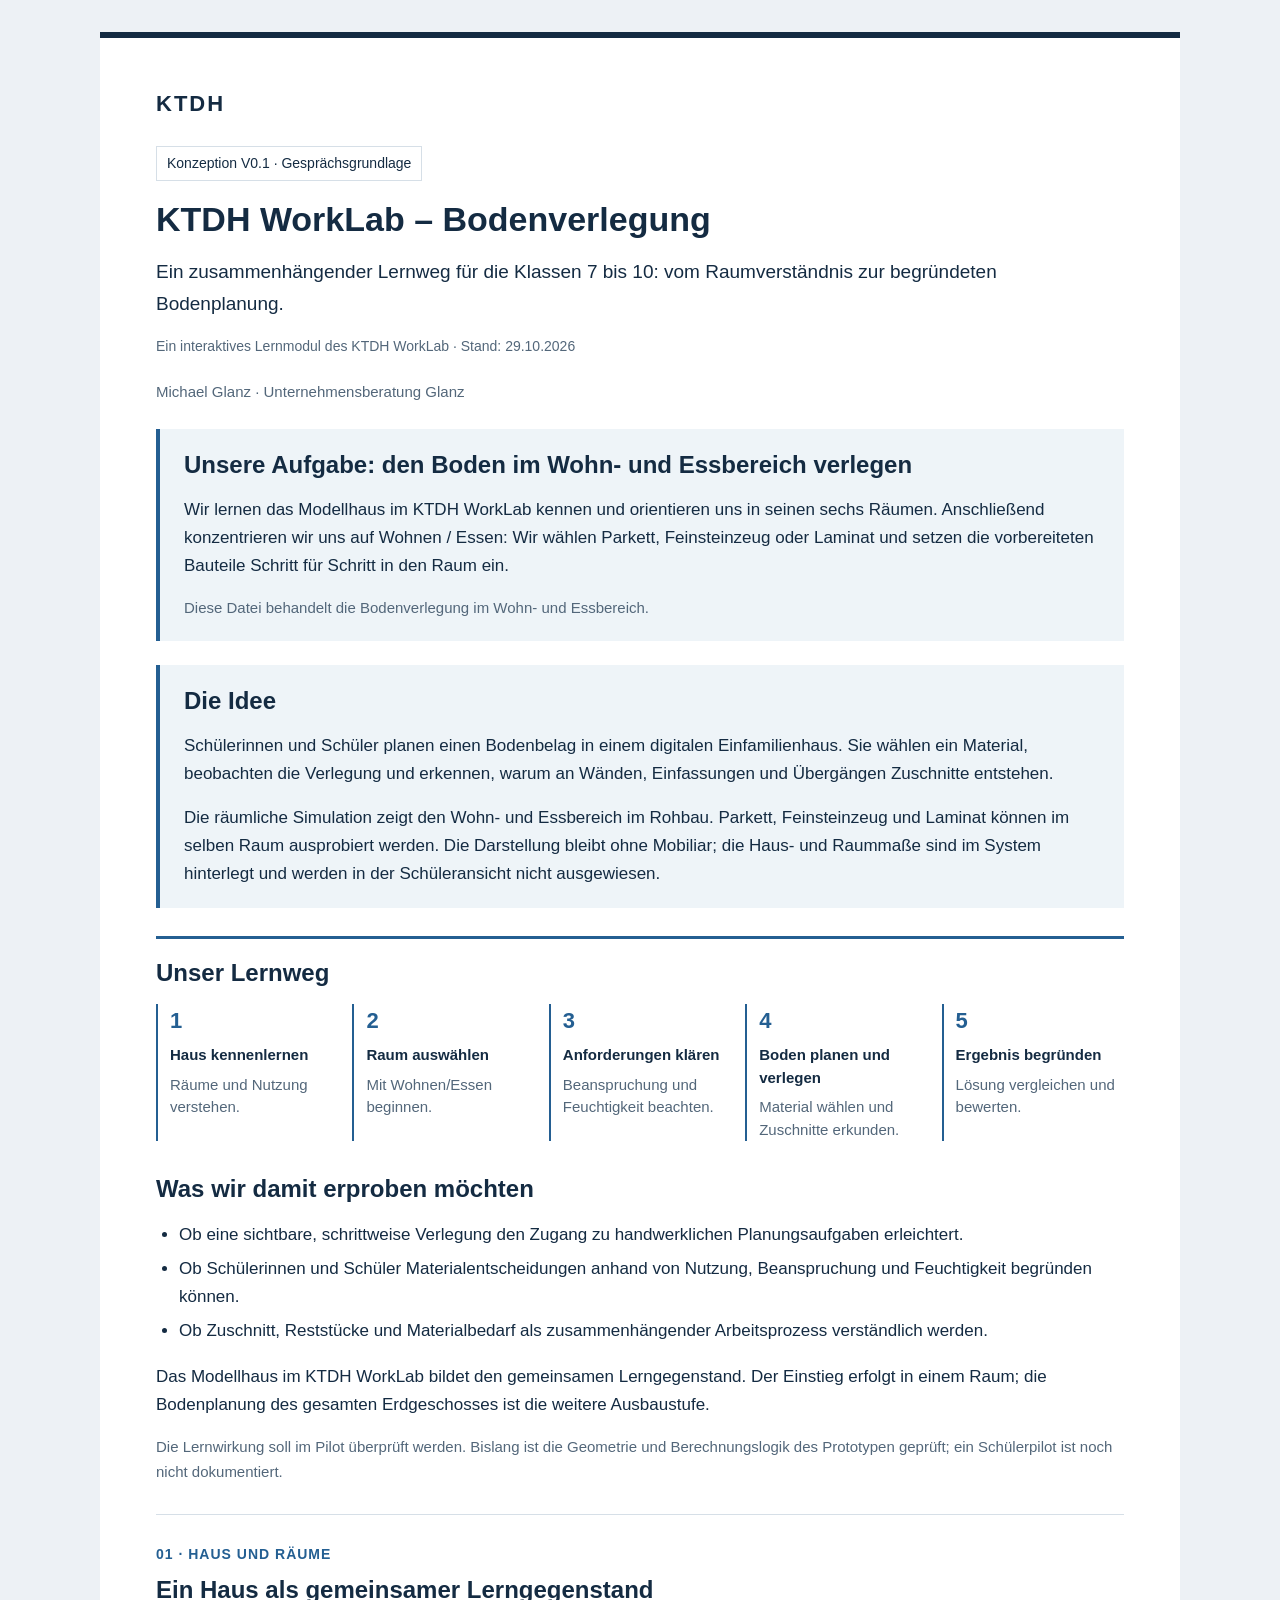
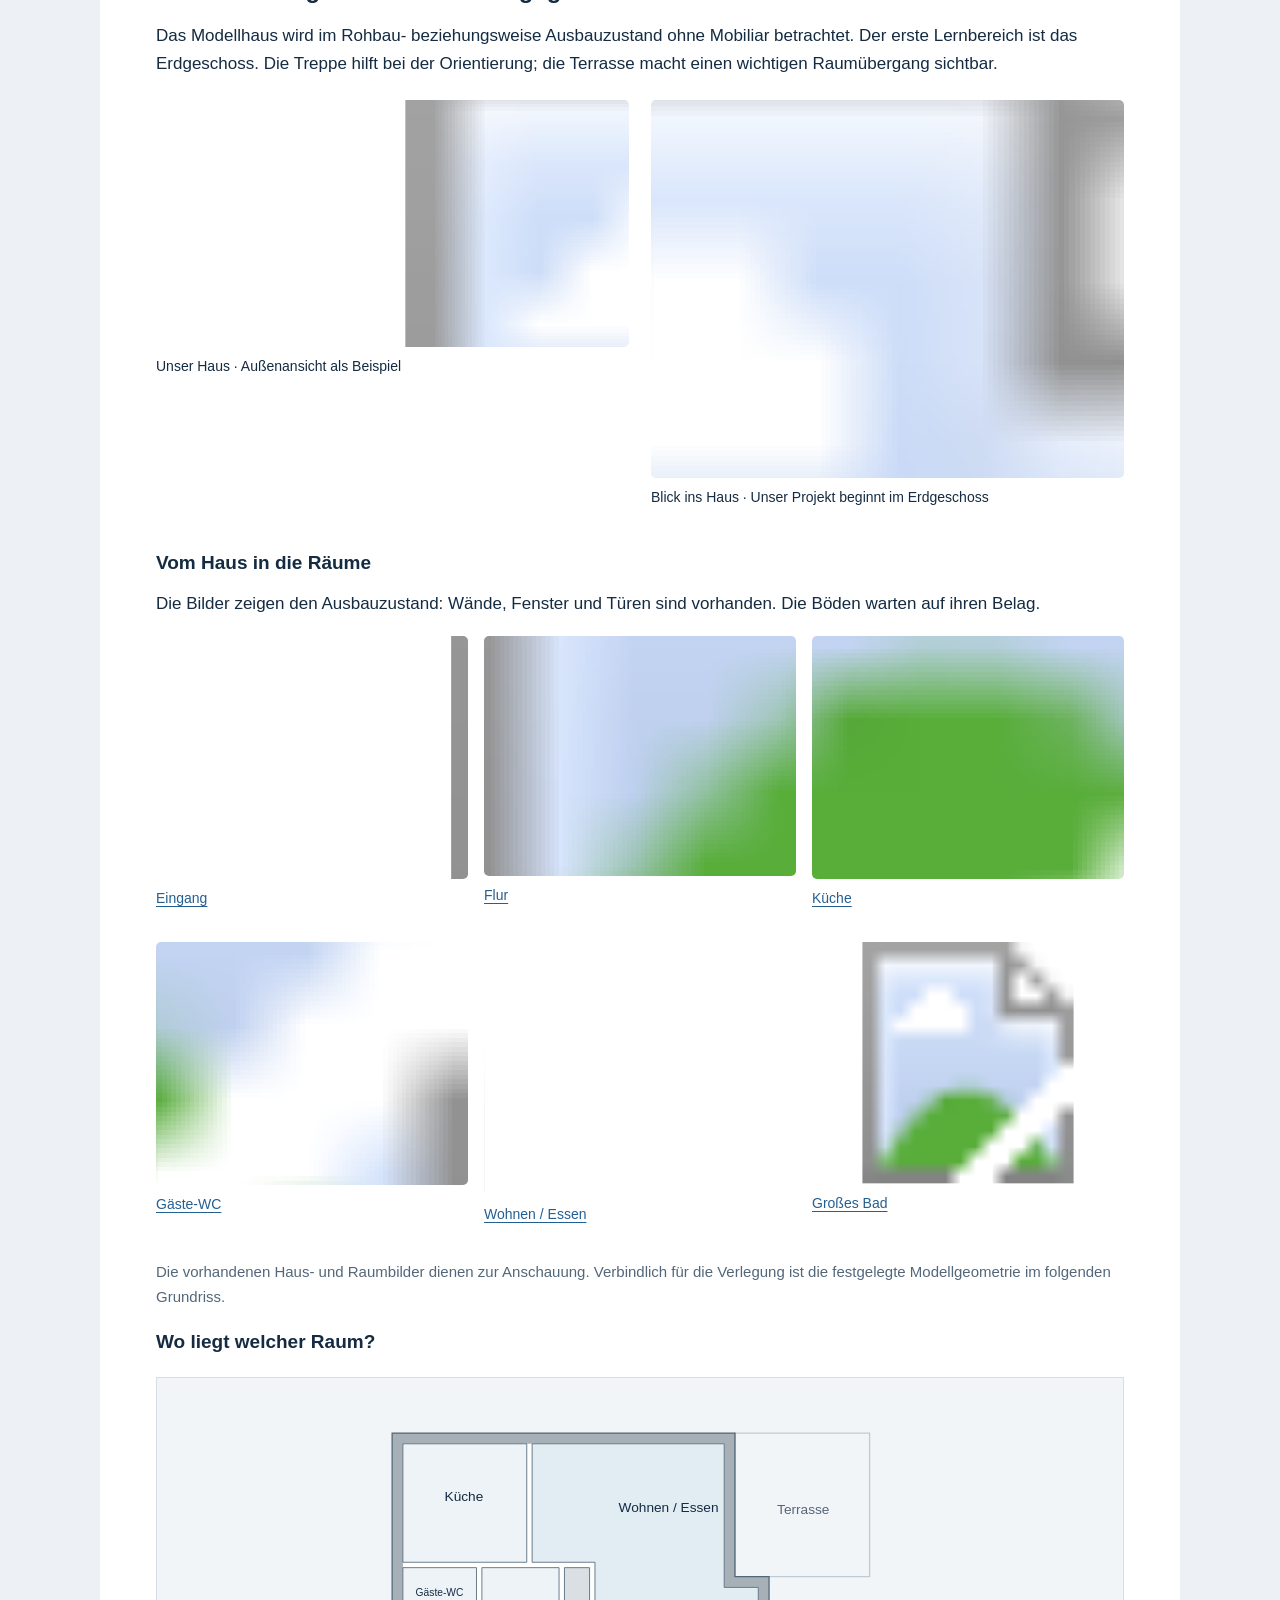
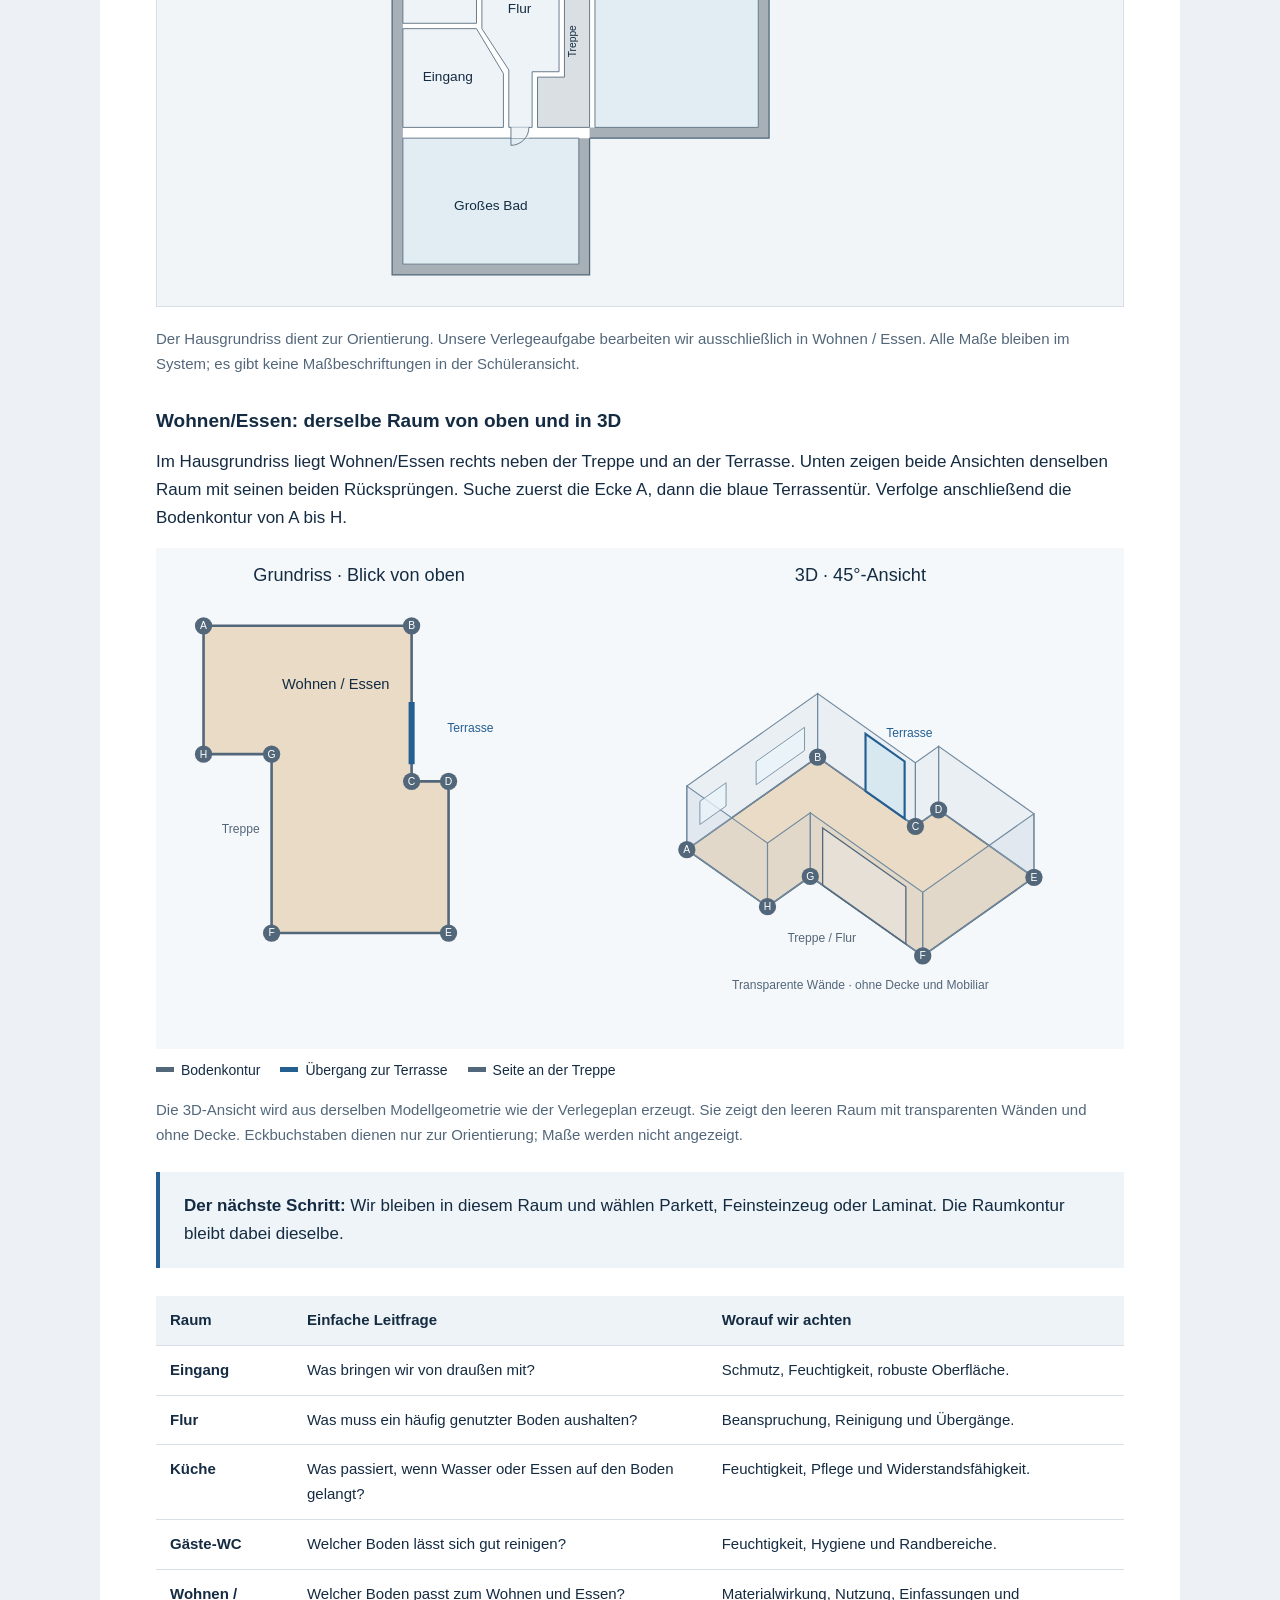
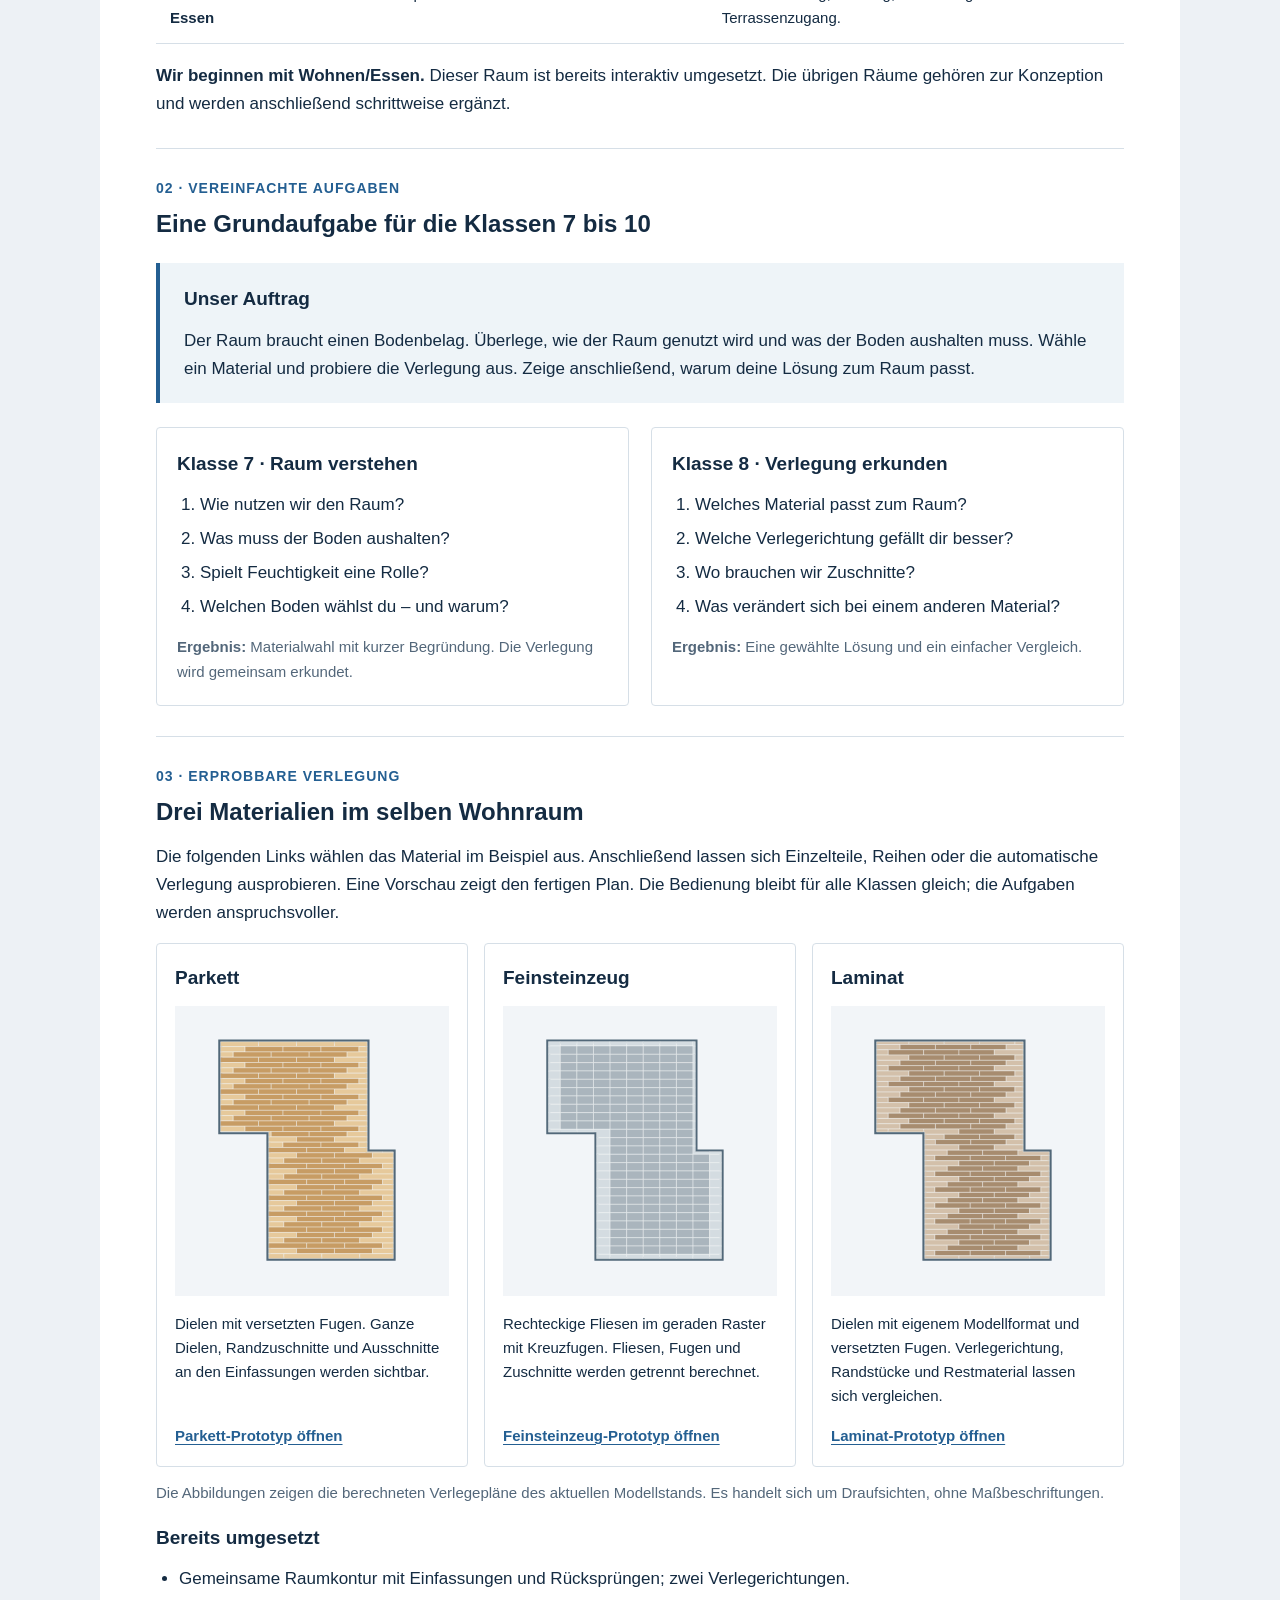
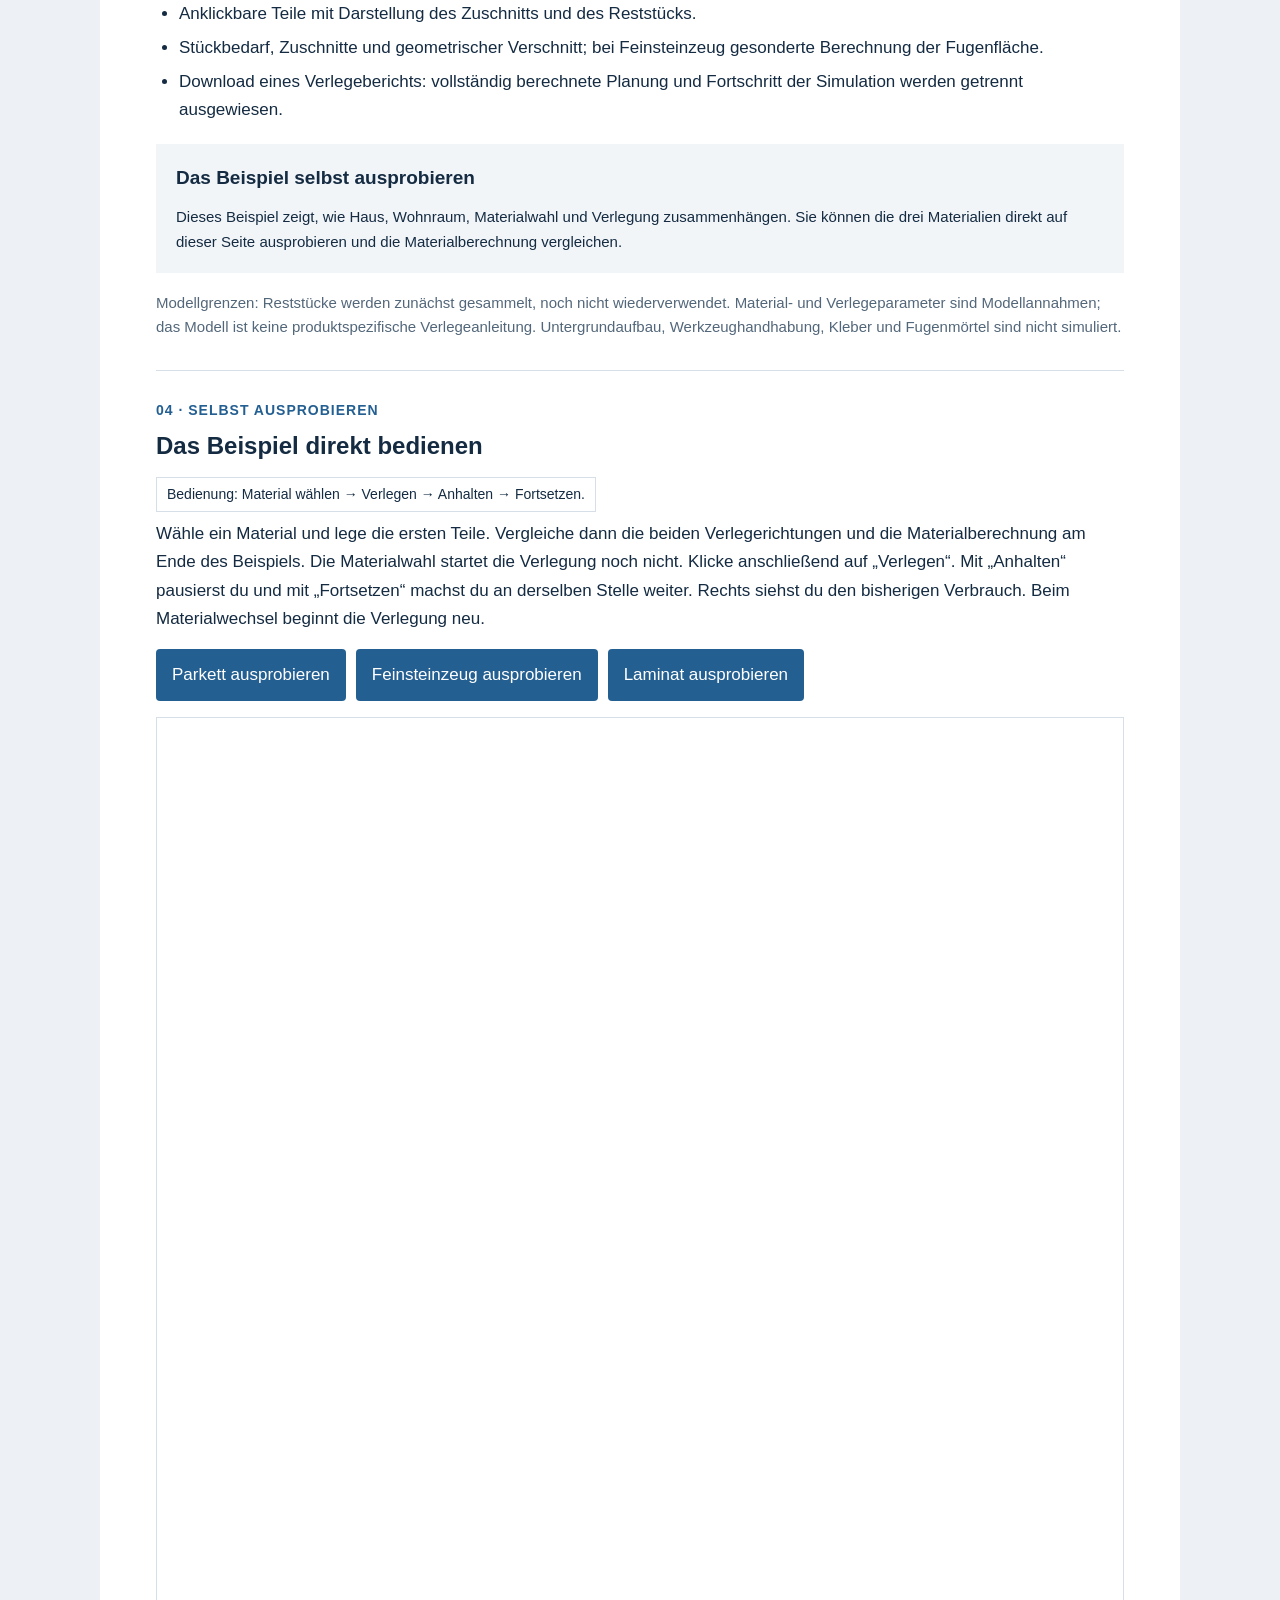
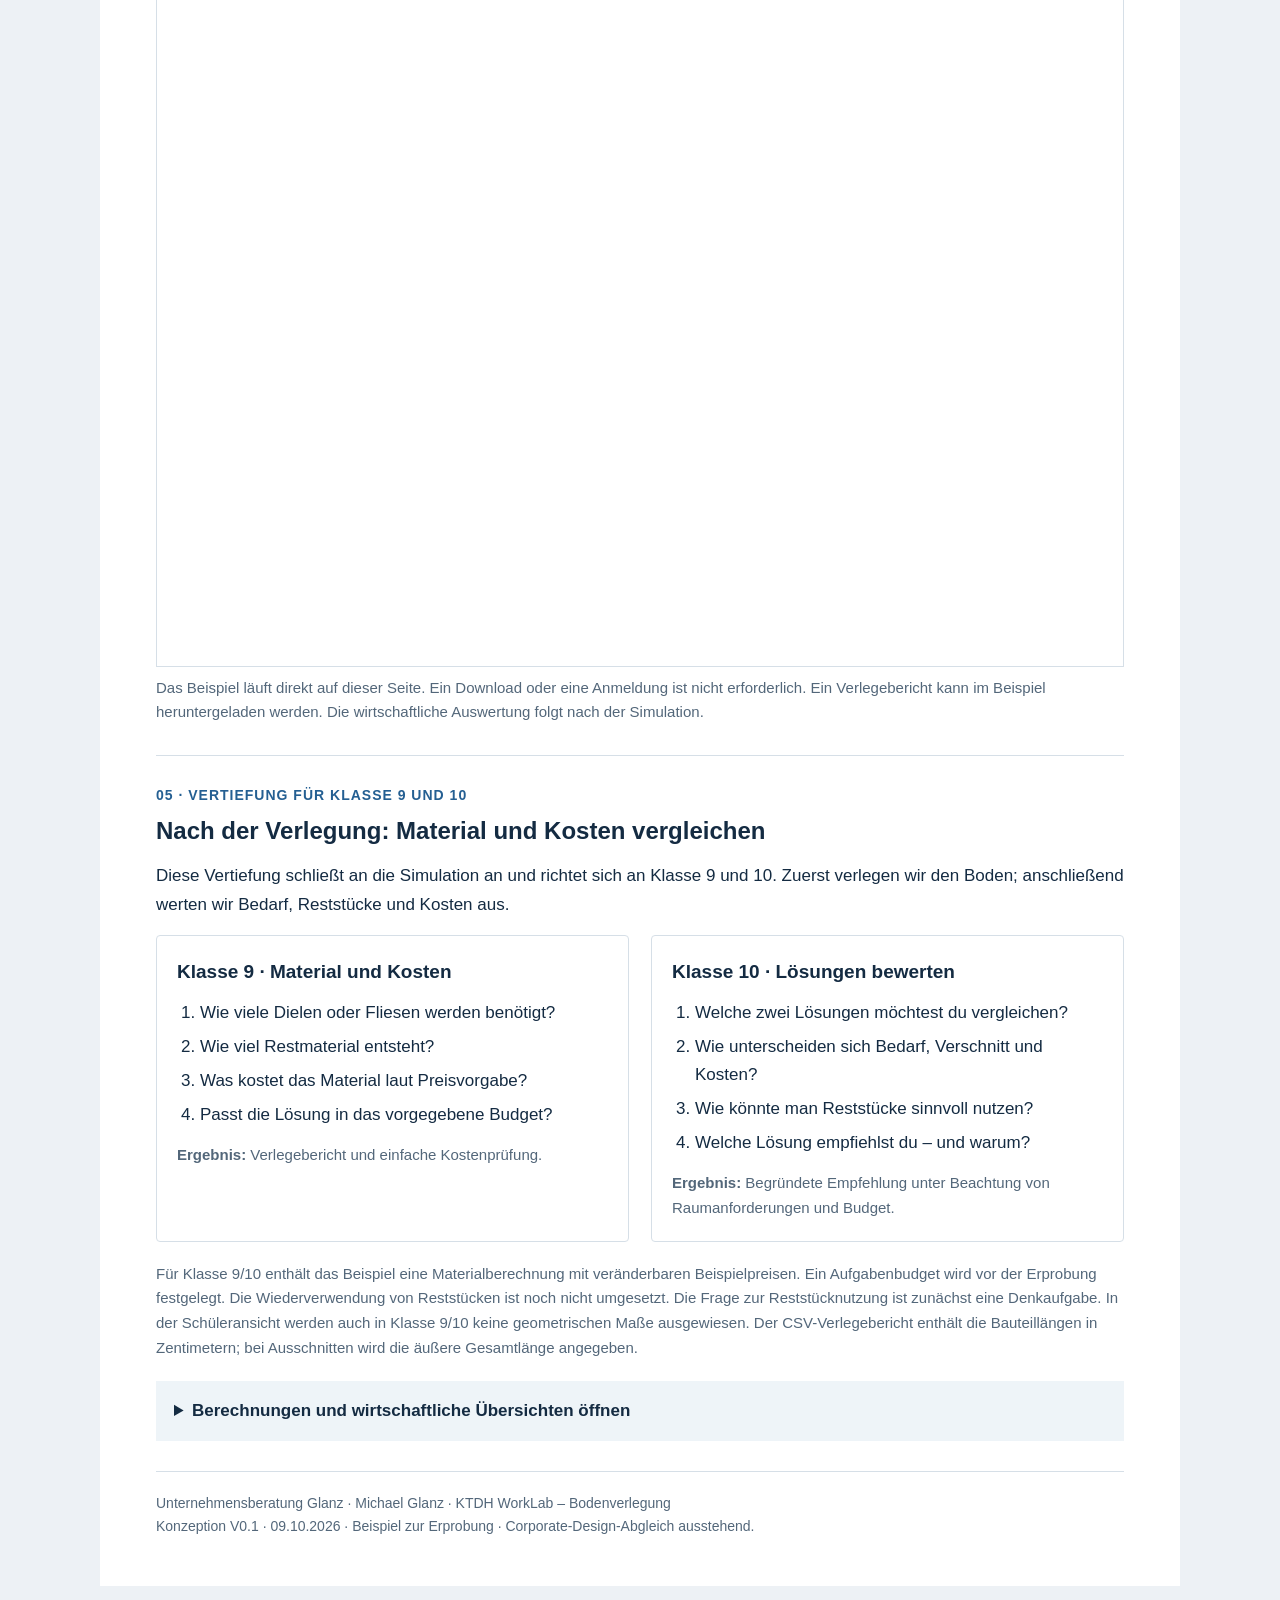
==== bodenverlegung/index.html @ 899580fa "Add files via upload" ====
<!DOCTYPE html>
<!-- saved from url=(0106)https://ktdh-parkett-wohnzimmer.unternehmens-3392.chatgpt.site/?utm_source=chatgpt.com#selbst-ausprobieren -->
<html lang="de"><head><meta http-equiv="Content-Type" content="text/html; charset=UTF-8"><meta name="viewport" content="width=device-width,initial-scale=1"><title>KTDH WorkLab | Bodenverlegung – Wohnen / Essen</title>
<style>
:root{color-scheme:light;--navy:#142b42;--blue:#245f92;--line:#d6dfe7;--muted:#53677a}*{box-sizing:border-box}body{margin:0;background:#edf1f5;color:var(--navy);font-family:Arial,Helvetica,sans-serif;font-size:17px;line-height:1.65}.document{max-width:1080px;margin:32px auto;background:white;padding:48px 56px;border-top:6px solid var(--navy)}.meta{font-size:14px;color:var(--muted)}.brand{font-weight:700;letter-spacing:2px;font-size:22px;margin-bottom:24px}h1{font-size:34px;line-height:1.2;margin:10px 0 16px}h2{font-size:24px;line-height:1.3;margin:0 0 16px}h3{font-size:19px;margin:0 0 12px}p{margin:0 0 16px}.lead{font-size:19px}.author{font-size:15px;color:var(--muted);margin-top:22px}.chapter{border-top:1px solid var(--line);margin-top:30px;padding-top:28px}.number{color:var(--blue);font-size:14px;font-weight:700;letter-spacing:1px;margin-bottom:8px}.purpose{padding:20px 24px;background:#eef4f8;border-left:4px solid var(--blue);margin:24px 0}.purpose p:last-child{margin:0}.two{display:grid;grid-template-columns:1fr 1fr;gap:22px}.box{padding:20px;border:1px solid var(--line);border-radius:4px}.box p:last-child{margin:0}ul,ol{padding-left:23px;margin:10px 0 18px}li{margin:6px 0}.materials{display:grid;grid-template-columns:repeat(3,1fr);gap:16px}.material-card{border:1px solid var(--line);border-radius:4px;padding:18px;display:flex;flex-direction:column}.material-card p{font-size:15px;line-height:1.6}.diagram{background:#f2f5f8;margin:0 0 16px;padding:10px}.diagram svg{display:block;width:100%;height:auto;max-height:270px}.demo-link{margin-top:auto;font-weight:700;font-size:15px}.link{color:var(--blue)}a{color:var(--blue);text-underline-offset:3px;overflow-wrap:anywhere}a:focus-visible{outline:3px solid var(--blue);outline-offset:4px}.access{padding:18px 20px;background:#f2f5f8;margin-top:20px;font-size:15px}.access p:last-child{margin:0}.table-wrap{overflow-x:auto}table{width:100%;border-collapse:collapse;font-size:15px}th,td{padding:12px 14px;border-bottom:1px solid var(--line);text-align:left;vertical-align:top}th{background:#eef3f7;font-weight:700}td:first-child{font-weight:700}.small{font-size:15px;color:var(--muted)}footer{border-top:1px solid var(--line);padding-top:20px;margin-top:30px;font-size:14px;color:var(--muted)}.status{font-size:14px;display:inline-block;border:1px solid var(--line);padding:5px 10px;margin-bottom:8px}@media(max-width:760px){.document{margin:0;padding:28px 22px}.two,.materials{grid-template-columns:1fr}h1{font-size:28px}.diagram svg{max-height:330px}}@media print{@page{size:A4;margin:17mm}body{background:white;font-size:11pt}.document{margin:0;padding:0;max-width:none;border-top:0}.chapter{break-before:page;margin-top:0;padding-top:10px}h1{font-size:26pt}h2{font-size:19pt}.materials{gap:10px}.material-card{padding:12px}.material-card p,.demo-link,.access,.small{font-size:10pt}.material-card,.box,tr{break-inside:avoid}a{color:#245f92}.diagram svg{max-height:230px}footer{font-size:9pt}}
.house-diagram{background:#f2f5f8;border:1px solid var(--line);padding:14px;margin:20px 0}.house-diagram svg{display:block;width:100%;max-height:500px}.learning-path{margin:28px 0 32px;border-top:3px solid var(--blue);padding-top:18px}.learning-path ol{list-style:none;display:grid;grid-template-columns:repeat(5,1fr);gap:14px;padding:0;counter-reset:steps}.learning-path li{margin:0;counter-increment:steps;border-left:2px solid var(--blue);padding:0 0 0 12px;font-size:15px;line-height:1.5}.learning-path li:before{content:counter(steps);display:block;color:var(--blue);font-weight:700;font-size:22px;margin-bottom:7px}.learning-path strong,.learning-path span{display:block}.learning-path span{color:var(--muted);margin-top:7px}.grades ol{margin-bottom:14px}.grades .box p{font-size:15px}@media(max-width:760px){.learning-path ol{grid-template-columns:1fr}.learning-path li{padding-bottom:12px}}@media print{.learning-path ol{gap:8px}.learning-path li{font-size:9pt;padding-left:8px}.house-diagram svg{max-height:330px}.grades .box p{font-size:10pt}.grades ol{font-size:10pt}.grades{gap:12px}.grades .box{padding:14px}}figure{margin:0}figure svg{display:block;width:100%;height:auto;border-radius:5px}figcaption{font-size:14px;line-height:1.45;margin:9px 0 18px}.house-photos{margin:22px 0}.room-photos{display:grid;grid-template-columns:repeat(3,1fr);gap:16px;margin:18px 0}.room-connection{margin:28px 0}.room-connection>svg{display:block;width:100%;height:auto}.legend{display:flex;flex-wrap:wrap;gap:20px;font-size:14px;margin:10px 0 16px}.legend i{display:inline-block;width:18px;height:5px;margin:0 7px 3px 0}@media(max-width:760px){.room-photos{grid-template-columns:1fr 1fr}.room-connection>svg{min-width:680px}.room-connection{overflow-x:auto}}@media print{.room-connection{break-inside:avoid}.room-photos{grid-template-columns:repeat(3,1fr)}.house-photos{gap:14px}figure{break-inside:avoid}}.demo-controls{display:flex;flex-wrap:wrap;gap:10px;margin:16px 0}.demo-controls button{background:#245f92;color:white;border:0;border-radius:4px;padding:12px 16px;font:inherit;cursor:pointer}@media print{#selbst-ausprobieren{display:none}}.economic-overview{margin-top:20px}.economic-overview summary{cursor:pointer;padding:16px 18px;background:#eef4f8;color:#142b42;font-weight:bold}.economic-overview[open] summary{margin-bottom:22px}</style></head><body><svg xmlns="http://www.w3.org/2000/svg" width="0" height="0" aria-hidden="true" style="position:absolute"><defs><image id="house-reference" width="1536" height="1024" href="/assets/3a232c8e631c4aa0c0a1.png"></image><image id="room-reference" width="1491" height="1055" href="/assets/63f7323d811d4fcdd198.png"></image><image id="bath-installed-reference" width="1426" height="1103" href="/assets/8eb0fbd5292f6a2f1b3c.png"></image></defs></svg><main class="document">
<header><div class="brand">KTDH</div><span class="status">Konzeption V0.1 · Gesprächsgrundlage</span><h1>KTDH WorkLab – Bodenverlegung</h1><p class="lead">Ein zusammenhängender Lernweg für die Klassen 7 bis 10: vom Raumverständnis zur begründeten Bodenplanung.</p><p class="meta">Ein interaktives Lernmodul des KTDH WorkLab · Stand: 29.10.2026</p><p class="author">Michael Glanz · Unternehmensberatung Glanz</p></header>
<section class="purpose" id="gewerke"><h2>Unsere Aufgabe: den Boden im Wohn- und Essbereich verlegen</h2><p>Wir lernen das Modellhaus im KTDH WorkLab kennen und orientieren uns in seinen sechs Räumen. Anschließend konzentrieren wir uns auf Wohnen / Essen: Wir wählen Parkett, Feinsteinzeug oder Laminat und setzen die vorbereiteten Bauteile Schritt für Schritt in den Raum ein.</p><p class="small">Diese Datei behandelt die Bodenverlegung im Wohn- und Essbereich.</p></section><div class="purpose"><h2>Die Idee</h2><p>Schülerinnen und Schüler planen einen Bodenbelag in einem digitalen Einfamilienhaus. Sie wählen ein Material, beobachten die Verlegung und erkennen, warum an Wänden, Einfassungen und Übergängen Zuschnitte entstehen.</p><p>Die räumliche Simulation zeigt den Wohn- und Essbereich im Rohbau. Parkett, Feinsteinzeug und Laminat können im selben Raum ausprobiert werden. Die Darstellung bleibt ohne Mobiliar; die Haus- und Raummaße sind im System hinterlegt und werden in der Schüleransicht nicht ausgewiesen.</p></div>
<section class="learning-path" aria-label="Lernweg im Wohn- und Essbereich"><h2>Unser Lernweg</h2><ol><li><strong>Haus kennenlernen</strong><span>Räume und Nutzung verstehen.</span></li><li><strong>Raum auswählen</strong><span>Mit Wohnen/Essen beginnen.</span></li><li><strong>Anforderungen klären</strong><span>Beanspruchung und Feuchtigkeit beachten.</span></li><li><strong>Boden planen und verlegen</strong><span>Material wählen und Zuschnitte erkunden.</span></li><li><strong>Ergebnis begründen</strong><span>Lösung vergleichen und bewerten.</span></li></ol></section><h2>Was wir damit erproben möchten</h2><ul><li>Ob eine sichtbare, schrittweise Verlegung den Zugang zu handwerklichen Planungsaufgaben erleichtert.</li><li>Ob Schülerinnen und Schüler Materialentscheidungen anhand von Nutzung, Beanspruchung und Feuchtigkeit begründen können.</li><li>Ob Zuschnitt, Reststücke und Materialbedarf als zusammenhängender Arbeitsprozess verständlich werden.</li></ul>
<p>Das Modellhaus im KTDH WorkLab bildet den gemeinsamen Lerngegenstand. Der Einstieg erfolgt in einem Raum; die Bodenplanung des gesamten Erdgeschosses ist die weitere Ausbaustufe.</p>
<p class="small">Die Lernwirkung soll im Pilot überprüft werden. Bislang ist die Geometrie und Berechnungslogik des Prototypen geprüft; ein Schülerpilot ist noch nicht dokumentiert.</p>

<section class="chapter"><p class="number">01 · HAUS UND RÄUME</p><h2>Ein Haus als gemeinsamer Lerngegenstand</h2><p>Das Modellhaus wird im Rohbau- beziehungsweise Ausbauzustand ohne Mobiliar betrachtet. Der erste Lernbereich ist das Erdgeschoss. Die Treppe hilft bei der Orientierung; die Terrasse macht einen wichtigen Raumübergang sichtbar.</p><div class="house-photos two"><figure><svg xmlns="http://www.w3.org/2000/svg" viewBox="19 83 571 298" role="img" aria-label="Außenansicht des Einfamilienhauses"><use href="#house-reference"></use></svg><figcaption>Unser Haus · Außenansicht als Beispiel</figcaption></figure><figure><svg xmlns="http://www.w3.org/2000/svg" viewBox="606 83 373 298" role="img" aria-label="Schnitt durch Keller, Erdgeschoss und Obergeschoss"><use href="#house-reference"></use></svg><figcaption>Blick ins Haus · Unser Projekt beginnt im Erdgeschoss</figcaption></figure></div><h3>Vom Haus in die Räume</h3><p>Die Bilder zeigen den Ausbauzustand: Wände, Fenster und Türen sind vorhanden. Die Böden warten auf ihren Belag.</p><div class="room-photos"><figure><a href="https://ktdh-parkett-wohnzimmer.unternehmens-3392.chatgpt.site/?utm_source=chatgpt.com#raum-eingang"><svg xmlns="http://www.w3.org/2000/svg" viewBox="20 619 279 217" role="img" aria-label="Eingang im Ausbauzustand"><use href="#room-reference"></use></svg></a><figcaption><a href="https://ktdh-parkett-wohnzimmer.unternehmens-3392.chatgpt.site/?utm_source=chatgpt.com#raum-eingang">Eingang</a></figcaption></figure><figure><a href="https://ktdh-parkett-wohnzimmer.unternehmens-3392.chatgpt.site/?utm_source=chatgpt.com#raum-flur"><svg xmlns="http://www.w3.org/2000/svg" viewBox="315 619 283 217" role="img" aria-label="Flur im Ausbauzustand"><use href="#room-reference"></use></svg></a><figcaption><a href="https://ktdh-parkett-wohnzimmer.unternehmens-3392.chatgpt.site/?utm_source=chatgpt.com#raum-flur">Flur</a></figcaption></figure><figure><a href="https://ktdh-parkett-wohnzimmer.unternehmens-3392.chatgpt.site/?utm_source=chatgpt.com#raum-kueche"><svg xmlns="http://www.w3.org/2000/svg" viewBox="615 619 279 217" role="img" aria-label="Küche im Ausbauzustand"><use href="#room-reference"></use></svg></a><figcaption><a href="https://ktdh-parkett-wohnzimmer.unternehmens-3392.chatgpt.site/?utm_source=chatgpt.com#raum-kueche">Küche</a></figcaption></figure><figure><a href="https://ktdh-parkett-wohnzimmer.unternehmens-3392.chatgpt.site/?utm_source=chatgpt.com#raum-wc"><svg xmlns="http://www.w3.org/2000/svg" viewBox="909 619 279 217" role="img" aria-label="Gäste-WC im Ausbauzustand"><use href="#room-reference"></use></svg></a><figcaption><a href="https://ktdh-parkett-wohnzimmer.unternehmens-3392.chatgpt.site/?utm_source=chatgpt.com#raum-wc">Gäste-WC</a></figcaption></figure><figure><a href="https://ktdh-parkett-wohnzimmer.unternehmens-3392.chatgpt.site/?utm_source=chatgpt.com#wohnzimmer-bezug"><svg xmlns="http://www.w3.org/2000/svg" viewBox="1207 619 268 217" role="img" aria-label="Wohnen / Essen im Ausbauzustand"><use href="#room-reference"></use></svg></a><figcaption><a href="https://ktdh-parkett-wohnzimmer.unternehmens-3392.chatgpt.site/?utm_source=chatgpt.com#wohnzimmer-bezug">Wohnen / Essen</a></figcaption></figure><figure id="raum-bad"><a href="https://ktdh-parkett-wohnzimmer.unternehmens-3392.chatgpt.site/?utm_source=chatgpt.com#raum-bad"><svg xmlns="http://www.w3.org/2000/svg" viewBox="0 0 1426 1103" role="img" aria-label="Großes Bad mit zwei Waschbecken, WC, Dusche, Badewanne und sichtbaren Leitungen"><use href="#bath-installed-reference"></use></svg></a><figcaption><a href="https://ktdh-parkett-wohnzimmer.unternehmens-3392.chatgpt.site/?utm_source=chatgpt.com#raum-bad">Großes Bad</a></figcaption></figure></div><p class="small">Die vorhandenen Haus- und Raumbilder dienen zur Anschauung. Verbindlich für die Verlegung ist die festgelegte Modellgeometrie im folgenden Grundriss.</p><h3>Wo liegt welcher Raum?</h3><div class="house-diagram"><svg xmlns="http://www.w3.org/2000/svg" viewBox="0 0 630 585" role="img" aria-label="KTDH WorkLab, Erdgeschoss mit Eingang, Flur, Küche, Gäste-WC, großem Bad mit Zugang vom Flur, Treppe, Wohnen und Essen sowie Terrasse"><path d="M426.10,216.00 L583.60,216.00 L583.60,48.00 L426.10,48.00 Z" fill="#f2f5f8" stroke="#bdcbd6" stroke-width="1.5"></path><text x="506" y="143" text-anchor="middle" fill="#53677a" font-size="16">Terrasse</text><path d="M25.00,565.00 L256.00,565.00 L256.00,405.00 L466.00,405.00 L466.00,216.00 L426.10,216.00 L426.10,48.00 L25.00,48.00 Z" fill="#a7b0b7" stroke="#526879" stroke-width="1.5"></path><path d="M37.60,552.40 L243.40,552.40 L243.40,405.00 L256.00,405.00 L256.00,392.40 L453.40,392.40 L453.40,228.60 L413.50,228.60 L413.50,60.60 L37.60,60.60 Z" fill="white"></path><a href="#raum-kueche" aria-label="Aufgabe zum Raum Küche ansehen"><path d="M37.60,199.20 L182.50,199.20 L182.50,60.60 L37.60,60.60 Z" fill="#eef3f7" stroke="#526879" stroke-width="1"></path><text x="109.00" y="127.80" text-anchor="middle" fill="#142b42" font-family="Arial, sans-serif" font-size="16">Küche</text></a><a href="#raum-wc" aria-label="Aufgabe zum Raum Gäste-WC ansehen"><path d="M37.60,270.60 L123.70,270.60 L123.70,205.50 L37.60,205.50 Z" fill="#eef3f7" stroke="#526879" stroke-width="1"></path><text x="80.44" y="239.10" text-anchor="middle" fill="#142b42" font-family="Arial, sans-serif" font-size="12">Gäste-WC</text></a><a href="#raum-eingang" aria-label="Aufgabe zum Raum Eingang ansehen"><path d="M37.60,392.40 L155.20,392.40 L155.20,329.40 L123.70,276.90 L37.60,276.90 Z" fill="#eef3f7" stroke="#526879" stroke-width="1"></path><text x="90.10" y="337.80" text-anchor="middle" fill="#142b42" font-family="Arial, sans-serif" font-size="16">Eingang</text></a><a href="#raum-flur" aria-label="Aufgabe zum Raum Flur ansehen"><path d="M130.00,205.50 L220.30,205.50 L220.30,327.30 L188.80,327.30 L188.80,392.40 L161.50,392.40 L161.50,325.20 L130.00,276.90 Z" fill="#eef3f7" stroke="#526879" stroke-width="1"></path><text x="174.10" y="258.00" text-anchor="middle" fill="#142b42" font-family="Arial, sans-serif" font-size="16">Flur</text></a><path d="M195.10,392.40 L256.00,392.40 L256.00,205.50 L226.60,205.50 L226.60,333.60 L195.10,333.60 Z" fill="#d9dfe3" stroke="#526879" stroke-width="1"></path><text x="240.46" y="291.60" text-anchor="middle" fill="#142b42" font-family="Arial, sans-serif" font-size="12" transform="rotate(-90 240.46 291.60)">Treppe</text><a href="#raum-wohnen" aria-label="Aufgabe zum Raum Wohnen / Essen ansehen"><path d="M188.80,60.60 L413.50,60.60 L413.50,228.60 L453.40,228.60 L453.40,392.40 L262.30,392.40 L262.30,199.20 L188.80,199.20 Z" fill="#e1edf3" stroke="#526879" stroke-width="1"></path><text x="348.40" y="140.40" text-anchor="middle" fill="#142b42" font-family="Arial, sans-serif" font-size="16">Wohnen / Essen</text></a><a href="#raum-bad" aria-label="Großes Bad im Ausbauzustand ansehen"><path d="M37.60,405.00 L243.40,405.00 L243.40,552.40 L37.60,552.40 Z" fill="#e1edf3" stroke="#526879" stroke-width="1"></path><text x="140.50" y="489.00" text-anchor="middle" fill="#142b42" font-family="Arial, sans-serif" font-size="16">Großes Bad</text></a><path d="M164.00,392.40 L185.00,392.40 L185.00,405.00 L164.00,405.00 Z" fill="#eef3f7"></path><path d="M164.00,392.40 L164.00,413.40 M185.00,392.40 A21,21 0 0 1 164.00,413.40" fill="none" stroke="#526879" stroke-width="1"></path></svg></div><p class="small">Der Hausgrundriss dient zur Orientierung. Unsere Verlegeaufgabe bearbeiten wir ausschließlich in Wohnen / Essen. Alle Maße bleiben im System; es gibt keine Maßbeschriftungen in der Schüleransicht.</p><div class="room-connection" id="wohnzimmer-bezug"><h3>Wohnen/Essen: derselbe Raum von oben und in 3D</h3><p>Im Hausgrundriss liegt Wohnen/Essen rechts neben der Treppe und an der Terrasse. Unten zeigen beide Ansichten denselben Raum mit seinen beiden Rücksprüngen. Suche zuerst die Ecke A, dann die blaue Terrassentür. Verfolge anschließend die Bodenkontur von A bis H.</p><svg xmlns="http://www.w3.org/2000/svg" viewBox="0 0 1120 580" role="img" aria-label="Wohnen und Essen: Grundriss links, reguläre 45-Grad-3D-Ansicht rechts, identische Eckpunkte A bis H"><rect width="1120" height="580" fill="#f5f8fa"></rect><text x="235" y="38" text-anchor="middle" font-size="21" fill="#142b42">Grundriss · Blick von oben</text><text x="815" y="38" text-anchor="middle" font-size="21" fill="#142b42">3D · 45°-Ansicht</text><polygon points="55.00,90.00 295.75,90.00 295.75,270.00 338.50,270.00 338.50,445.50 133.75,445.50 133.75,238.50 55.00,238.50" fill="#eadbc6" fill-opacity="1" stroke="#53677a" stroke-width="3"></polygon><polygon points="614.18,349.00 765.50,242.00 878.64,322.00 905.51,303.00 1015.82,381.00 887.12,472.00 757.02,380.00 707.52,415.00" fill="#eadbc6" fill-opacity="1" stroke="#53677a" stroke-width="2"></polygon><polygon points="614.18,349.00 765.50,242.00 765.50,168.46 614.18,275.46" fill="#b6c9d8" fill-opacity="0.18" stroke="#70899e" stroke-width="1.3"></polygon><polygon points="765.50,242.00 878.64,322.00 878.64,248.46 765.50,168.46" fill="#b6c9d8" fill-opacity="0.18" stroke="#70899e" stroke-width="1.3"></polygon><polygon points="878.64,322.00 905.51,303.00 905.51,229.46 878.64,248.46" fill="#b6c9d8" fill-opacity="0.18" stroke="#70899e" stroke-width="1.3"></polygon><polygon points="905.51,303.00 1015.82,381.00 1015.82,307.46 905.51,229.46" fill="#b6c9d8" fill-opacity="0.18" stroke="#70899e" stroke-width="1.3"></polygon><polygon points="1015.82,381.00 887.12,472.00 887.12,398.46 1015.82,307.46" fill="#b6c9d8" fill-opacity="0.18" stroke="#70899e" stroke-width="1.3"></polygon><polygon points="887.12,472.00 757.02,380.00 757.02,306.46 887.12,398.46" fill="#b6c9d8" fill-opacity="0.18" stroke="#70899e" stroke-width="1.3"></polygon><polygon points="757.02,380.00 707.52,415.00 707.52,341.46 757.02,306.46" fill="#b6c9d8" fill-opacity="0.18" stroke="#70899e" stroke-width="1.3"></polygon><polygon points="707.52,415.00 614.18,349.00 614.18,275.46 707.52,341.46" fill="#b6c9d8" fill-opacity="0.18" stroke="#70899e" stroke-width="1.3"></polygon><polygon points="629.31,319.92 659.58,298.52 659.58,271.65 629.31,293.05" fill="#eaf4fa" fill-opacity="0.75" stroke="#70899e" stroke-width="1"></polygon><polygon points="694.38,273.91 750.37,234.32 750.37,207.45 694.38,247.04" fill="#eaf4fa" fill-opacity="0.75" stroke="#70899e" stroke-width="1"></polygon><polygon points="820.94,281.20 866.19,313.20 866.19,247.01 820.94,215.01" fill="#c8e2ed" fill-opacity="0.5" stroke="#245f92" stroke-width="2.5"></polygon><polyline points="295.75,178.20 295.75,250.20" stroke="#245f92" stroke-width="7" fill="none"></polyline><polygon points="867.61,458.20 771.33,390.12 771.33,323.93 867.61,392.01" fill="#f5f8fa" fill-opacity="0.25" stroke="#53677a" stroke-width="1.5"></polygon><circle cx="55.00" cy="90.00" r="10" fill="#53677a"></circle><text x="55.00" y="94.00" text-anchor="middle" font-size="12" fill="white">A</text><circle cx="295.75" cy="90.00" r="10" fill="#53677a"></circle><text x="295.75" y="94.00" text-anchor="middle" font-size="12" fill="white">B</text><circle cx="295.75" cy="270.00" r="10" fill="#53677a"></circle><text x="295.75" y="274.00" text-anchor="middle" font-size="12" fill="white">C</text><circle cx="338.50" cy="270.00" r="10" fill="#53677a"></circle><text x="338.50" y="274.00" text-anchor="middle" font-size="12" fill="white">D</text><circle cx="338.50" cy="445.50" r="10" fill="#53677a"></circle><text x="338.50" y="449.50" text-anchor="middle" font-size="12" fill="white">E</text><circle cx="133.75" cy="445.50" r="10" fill="#53677a"></circle><text x="133.75" y="449.50" text-anchor="middle" font-size="12" fill="white">F</text><circle cx="133.75" cy="238.50" r="10" fill="#53677a"></circle><text x="133.75" y="242.50" text-anchor="middle" font-size="12" fill="white">G</text><circle cx="55.00" cy="238.50" r="10" fill="#53677a"></circle><text x="55.00" y="242.50" text-anchor="middle" font-size="12" fill="white">H</text><circle cx="614.18" cy="349.00" r="10" fill="#53677a"></circle><text x="614.18" y="353.00" text-anchor="middle" font-size="12" fill="white">A</text><circle cx="765.50" cy="242.00" r="10" fill="#53677a"></circle><text x="765.50" y="246.00" text-anchor="middle" font-size="12" fill="white">B</text><circle cx="878.64" cy="322.00" r="10" fill="#53677a"></circle><text x="878.64" y="326.00" text-anchor="middle" font-size="12" fill="white">C</text><circle cx="905.51" cy="303.00" r="10" fill="#53677a"></circle><text x="905.51" y="307.00" text-anchor="middle" font-size="12" fill="white">D</text><circle cx="1015.82" cy="381.00" r="10" fill="#53677a"></circle><text x="1015.82" y="385.00" text-anchor="middle" font-size="12" fill="white">E</text><circle cx="887.12" cy="472.00" r="10" fill="#53677a"></circle><text x="887.12" y="476.00" text-anchor="middle" font-size="12" fill="white">F</text><circle cx="757.02" cy="380.00" r="10" fill="#53677a"></circle><text x="757.02" y="384.00" text-anchor="middle" font-size="12" fill="white">G</text><circle cx="707.52" cy="415.00" r="10" fill="#53677a"></circle><text x="707.52" y="419.00" text-anchor="middle" font-size="12" fill="white">H</text><text x="208" y="163" font-size="17" text-anchor="middle" fill="#142b42">Wohnen / Essen</text><text x="98" y="330" text-anchor="middle" font-size="14" fill="#53677a">Treppe</text><text x="337" y="213" font-size="14" fill="#245f92">Terrasse</text><text x="844.90" y="219.00" font-size="14" fill="#245f92">Terrasse</text><text x="730.56" y="456.00" font-size="14" fill="#53677a">Treppe / Flur</text><text x="815" y="510" text-anchor="middle" font-size="14" fill="#53677a">Transparente Wände · ohne Decke und Mobiliar</text></svg><div class="legend"><span><i style="background:#53677a"></i>Bodenkontur</span><span><i style="background:#245f92"></i>Übergang zur Terrasse</span><span><i style="background:#53677a"></i>Seite an der Treppe</span></div><p class="small">Die 3D-Ansicht wird aus derselben Modellgeometrie wie der Verlegeplan erzeugt. Sie zeigt den leeren Raum mit transparenten Wänden und ohne Decke. Eckbuchstaben dienen nur zur Orientierung; Maße werden nicht angezeigt.</p><div class="purpose"><strong>Der nächste Schritt:</strong> Wir bleiben in diesem Raum und wählen Parkett, Feinsteinzeug oder Laminat. Die Raumkontur bleibt dabei dieselbe.</div></div>
<div class="table-wrap"><table><thead><tr><th>Raum</th><th>Einfache Leitfrage</th><th>Worauf wir achten</th></tr></thead><tbody>
<tr id="raum-eingang"><td>Eingang</td><td>Was bringen wir von draußen mit?</td><td>Schmutz, Feuchtigkeit, robuste Oberfläche.</td></tr>
<tr id="raum-flur"><td>Flur</td><td>Was muss ein häufig genutzter Boden aushalten?</td><td>Beanspruchung, Reinigung und Übergänge.</td></tr>
<tr id="raum-kueche"><td>Küche</td><td>Was passiert, wenn Wasser oder Essen auf den Boden gelangt?</td><td>Feuchtigkeit, Pflege und Widerstandsfähigkeit.</td></tr>
<tr id="raum-wc"><td>Gäste-WC</td><td>Welcher Boden lässt sich gut reinigen?</td><td>Feuchtigkeit, Hygiene und Randbereiche.</td></tr>
<tr id="raum-wohnen"><td>Wohnen / Essen</td><td>Welcher Boden passt zum Wohnen und Essen?</td><td>Materialwirkung, Nutzung, Einfassungen und Terrassenzugang.</td></tr></tbody></table></div>
<p style="margin-top:18px"><strong>Wir beginnen mit Wohnen/Essen.</strong> Dieser Raum ist bereits interaktiv umgesetzt. Die übrigen Räume gehören zur Konzeption und werden anschließend schrittweise ergänzt.</p></section><section class="chapter"><p class="number">02 · VEREINFACHTE AUFGABEN</p><h2>Eine Grundaufgabe für die Klassen 7 bis 10</h2><div class="purpose"><h3>Unser Auftrag</h3><p>Der Raum braucht einen Bodenbelag. Überlege, wie der Raum genutzt wird und was der Boden aushalten muss. Wähle ein Material und probiere die Verlegung aus. Zeige anschließend, warum deine Lösung zum Raum passt.</p></div>
<div class="two grades">
<article class="box"><h3>Klasse 7 · Raum verstehen</h3><ol><li>Wie nutzen wir den Raum?</li><li>Was muss der Boden aushalten?</li><li>Spielt Feuchtigkeit eine Rolle?</li><li>Welchen Boden wählst du – und warum?</li></ol><p class="small"><strong>Ergebnis:</strong> Materialwahl mit kurzer Begründung. Die Verlegung wird gemeinsam erkundet.</p></article>
<article class="box"><h3>Klasse 8 · Verlegung erkunden</h3><ol><li>Welches Material passt zum Raum?</li><li>Welche Verlegerichtung gefällt dir besser?</li><li>Wo brauchen wir Zuschnitte?</li><li>Was verändert sich bei einem anderen Material?</li></ol><p class="small"><strong>Ergebnis:</strong> Eine gewählte Lösung und ein einfacher Vergleich.</p></article>

</div>
</section><section class="chapter"><p class="number">03 · ERPROBBARE VERLEGUNG</p><h2>Drei Materialien im selben Wohnraum</h2><p>Die folgenden Links wählen das Material im Beispiel aus. Anschließend lassen sich Einzelteile, Reihen oder die automatische Verlegung ausprobieren. Eine Vorschau zeigt den fertigen Plan. Die Bedienung bleibt für alle Klassen gleich; die Aufgaben werden anspruchsvoller.</p>
<div class="materials"><article class="material-card"><h3>Parkett</h3><div class="diagram"><svg xmlns="http://www.w3.org/2000/svg" viewBox="0 0 230 265" role="img" aria-label="Berechneter Parkett-Verlegeplan mit beiden Rücksprüngen"><path d="M25.000,25.000 L169.450,25.000 L169.450,133.000 L195.100,133.000 L195.100,238.300 L72.250,238.300 L72.250,114.100 L25.000,114.100 Z" fill="#e5e7e7" stroke="#526879" stroke-width="4"></path><path d="M25.270,25.270 L62.530,25.270 L62.530,30.035 L25.270,30.035 Z" fill="#e6c99b" stroke="#f5f7f8" stroke-width="0.4"></path><path d="M62.530,25.270 L99.790,25.270 L99.790,30.035 L62.530,30.035 Z" fill="#e6c99b" stroke="#f5f7f8" stroke-width="0.4"></path><path d="M99.790,25.270 L137.050,25.270 L137.050,30.035 L99.790,30.035 Z" fill="#e6c99b" stroke="#f5f7f8" stroke-width="0.4"></path><path d="M137.050,25.270 L169.180,25.270 L169.180,30.035 L137.050,30.035 Z" fill="#e6c99b" stroke="#f5f7f8" stroke-width="0.4"></path><path d="M49.300,30.035 L49.300,35.246 L25.270,35.246 L25.270,30.035 Z" fill="#e6c99b" stroke="#f5f7f8" stroke-width="0.4"></path><path d="M86.560,30.035 L86.560,35.246 L49.300,35.246 L49.300,30.035 Z" fill="#c79c64" stroke="#f5f7f8" stroke-width="0.4"></path><path d="M123.820,30.035 L123.820,35.246 L86.560,35.246 L86.560,30.035 Z" fill="#c79c64" stroke="#f5f7f8" stroke-width="0.4"></path><path d="M161.080,30.035 L161.080,35.246 L123.820,35.246 L123.820,30.035 Z" fill="#c79c64" stroke="#f5f7f8" stroke-width="0.4"></path><path d="M169.180,30.035 L169.180,35.246 L161.080,35.246 L161.080,30.035 Z" fill="#e6c99b" stroke="#f5f7f8" stroke-width="0.4"></path><path d="M37.690,35.246 L37.690,40.457 L25.270,40.457 L25.270,35.246 Z" fill="#e6c99b" stroke="#f5f7f8" stroke-width="0.4"></path><path d="M74.950,35.246 L74.950,40.457 L37.690,40.457 L37.690,35.246 Z" fill="#c79c64" stroke="#f5f7f8" stroke-width="0.4"></path><path d="M112.210,35.246 L112.210,40.457 L74.950,40.457 L74.950,35.246 Z" fill="#c79c64" stroke="#f5f7f8" stroke-width="0.4"></path><path d="M149.470,35.246 L149.470,40.457 L112.210,40.457 L112.210,35.246 Z" fill="#c79c64" stroke="#f5f7f8" stroke-width="0.4"></path><path d="M169.180,35.246 L169.180,40.457 L149.470,40.457 L149.470,35.246 Z" fill="#e6c99b" stroke="#f5f7f8" stroke-width="0.4"></path><path d="M62.530,40.457 L62.530,45.668 L25.270,45.668 L25.270,40.457 Z" fill="#c79c64" stroke="#f5f7f8" stroke-width="0.4"></path><path d="M99.790,40.457 L99.790,45.668 L62.530,45.668 L62.530,40.457 Z" fill="#c79c64" stroke="#f5f7f8" stroke-width="0.4"></path><path d="M137.050,40.457 L137.050,45.668 L99.790,45.668 L99.790,40.457 Z" fill="#c79c64" stroke="#f5f7f8" stroke-width="0.4"></path><path d="M169.180,40.457 L169.180,45.668 L137.050,45.668 L137.050,40.457 Z" fill="#e6c99b" stroke="#f5f7f8" stroke-width="0.4"></path><path d="M49.300,45.668 L49.300,50.880 L25.270,50.880 L25.270,45.668 Z" fill="#e6c99b" stroke="#f5f7f8" stroke-width="0.4"></path><path d="M86.560,45.668 L86.560,50.880 L49.300,50.880 L49.300,45.668 Z" fill="#c79c64" stroke="#f5f7f8" stroke-width="0.4"></path><path d="M123.820,45.668 L123.820,50.880 L86.560,50.880 L86.560,45.668 Z" fill="#c79c64" stroke="#f5f7f8" stroke-width="0.4"></path><path d="M161.080,45.668 L161.080,50.880 L123.820,50.880 L123.820,45.668 Z" fill="#c79c64" stroke="#f5f7f8" stroke-width="0.4"></path><path d="M169.180,45.668 L169.180,50.880 L161.080,50.880 L161.080,45.668 Z" fill="#e6c99b" stroke="#f5f7f8" stroke-width="0.4"></path><path d="M37.690,50.880 L37.690,56.090 L25.270,56.090 L25.270,50.880 Z" fill="#e6c99b" stroke="#f5f7f8" stroke-width="0.4"></path><path d="M74.950,50.880 L74.950,56.090 L37.690,56.090 L37.690,50.880 Z" fill="#c79c64" stroke="#f5f7f8" stroke-width="0.4"></path><path d="M112.210,50.880 L112.210,56.090 L74.950,56.090 L74.950,50.880 Z" fill="#c79c64" stroke="#f5f7f8" stroke-width="0.4"></path><path d="M149.470,50.880 L149.470,56.090 L112.210,56.090 L112.210,50.880 Z" fill="#c79c64" stroke="#f5f7f8" stroke-width="0.4"></path><path d="M169.180,50.880 L169.180,56.090 L149.470,56.090 L149.470,50.880 Z" fill="#e6c99b" stroke="#f5f7f8" stroke-width="0.4"></path><path d="M62.530,56.090 L62.530,61.301 L25.270,61.301 L25.270,56.090 Z" fill="#c79c64" stroke="#f5f7f8" stroke-width="0.4"></path><path d="M99.790,56.090 L99.790,61.301 L62.530,61.301 L62.530,56.090 Z" fill="#c79c64" stroke="#f5f7f8" stroke-width="0.4"></path><path d="M137.050,56.090 L137.050,61.301 L99.790,61.301 L99.790,56.090 Z" fill="#c79c64" stroke="#f5f7f8" stroke-width="0.4"></path><path d="M169.180,56.090 L169.180,61.301 L137.050,61.301 L137.050,56.090 Z" fill="#e6c99b" stroke="#f5f7f8" stroke-width="0.4"></path><path d="M49.300,61.301 L49.300,66.513 L25.270,66.513 L25.270,61.301 Z" fill="#e6c99b" stroke="#f5f7f8" stroke-width="0.4"></path><path d="M86.560,61.301 L86.560,66.513 L49.300,66.513 L49.300,61.301 Z" fill="#c79c64" stroke="#f5f7f8" stroke-width="0.4"></path><path d="M123.820,61.301 L123.820,66.513 L86.560,66.513 L86.560,61.301 Z" fill="#c79c64" stroke="#f5f7f8" stroke-width="0.4"></path><path d="M161.080,61.301 L161.080,66.513 L123.820,66.513 L123.820,61.301 Z" fill="#c79c64" stroke="#f5f7f8" stroke-width="0.4"></path><path d="M169.180,61.301 L169.180,66.513 L161.080,66.513 L161.080,61.301 Z" fill="#e6c99b" stroke="#f5f7f8" stroke-width="0.4"></path><path d="M37.690,66.513 L37.690,71.724 L25.270,71.724 L25.270,66.513 Z" fill="#e6c99b" stroke="#f5f7f8" stroke-width="0.4"></path><path d="M74.950,66.513 L74.950,71.724 L37.690,71.724 L37.690,66.513 Z" fill="#c79c64" stroke="#f5f7f8" stroke-width="0.4"></path><path d="M112.210,66.513 L112.210,71.724 L74.950,71.724 L74.950,66.513 Z" fill="#c79c64" stroke="#f5f7f8" stroke-width="0.4"></path><path d="M149.470,66.513 L149.470,71.724 L112.210,71.724 L112.210,66.513 Z" fill="#c79c64" stroke="#f5f7f8" stroke-width="0.4"></path><path d="M169.180,66.513 L169.180,71.724 L149.470,71.724 L149.470,66.513 Z" fill="#e6c99b" stroke="#f5f7f8" stroke-width="0.4"></path><path d="M62.530,71.724 L62.530,76.934 L25.270,76.934 L25.270,71.724 Z" fill="#c79c64" stroke="#f5f7f8" stroke-width="0.4"></path><path d="M99.790,71.724 L99.790,76.934 L62.530,76.934 L62.530,71.724 Z" fill="#c79c64" stroke="#f5f7f8" stroke-width="0.4"></path><path d="M137.050,71.724 L137.050,76.934 L99.790,76.934 L99.790,71.724 Z" fill="#c79c64" stroke="#f5f7f8" stroke-width="0.4"></path><path d="M169.180,71.724 L169.180,76.934 L137.050,76.934 L137.050,71.724 Z" fill="#e6c99b" stroke="#f5f7f8" stroke-width="0.4"></path><path d="M49.300,76.934 L49.300,82.145 L25.270,82.145 L25.270,76.934 Z" fill="#e6c99b" stroke="#f5f7f8" stroke-width="0.4"></path><path d="M86.560,76.934 L86.560,82.145 L49.300,82.145 L49.300,76.934 Z" fill="#c79c64" stroke="#f5f7f8" stroke-width="0.4"></path><path d="M123.820,76.934 L123.820,82.145 L86.560,82.145 L86.560,76.934 Z" fill="#c79c64" stroke="#f5f7f8" stroke-width="0.4"></path><path d="M161.080,76.934 L161.080,82.145 L123.820,82.145 L123.820,76.934 Z" fill="#c79c64" stroke="#f5f7f8" stroke-width="0.4"></path><path d="M169.180,76.934 L169.180,82.145 L161.080,82.145 L161.080,76.934 Z" fill="#e6c99b" stroke="#f5f7f8" stroke-width="0.4"></path><path d="M37.690,82.145 L37.690,87.356 L25.270,87.356 L25.270,82.145 Z" fill="#e6c99b" stroke="#f5f7f8" stroke-width="0.4"></path><path d="M74.950,82.145 L74.950,87.356 L37.690,87.356 L37.690,82.145 Z" fill="#c79c64" stroke="#f5f7f8" stroke-width="0.4"></path><path d="M112.210,82.145 L112.210,87.356 L74.950,87.356 L74.950,82.145 Z" fill="#c79c64" stroke="#f5f7f8" stroke-width="0.4"></path><path d="M149.470,82.145 L149.470,87.356 L112.210,87.356 L112.210,82.145 Z" fill="#c79c64" stroke="#f5f7f8" stroke-width="0.4"></path><path d="M169.180,82.145 L169.180,87.356 L149.470,87.356 L149.470,82.145 Z" fill="#e6c99b" stroke="#f5f7f8" stroke-width="0.4"></path><path d="M62.530,87.356 L62.530,92.567 L25.270,92.567 L25.270,87.356 Z" fill="#c79c64" stroke="#f5f7f8" stroke-width="0.4"></path><path d="M99.790,87.356 L99.790,92.567 L62.530,92.567 L62.530,87.356 Z" fill="#c79c64" stroke="#f5f7f8" stroke-width="0.4"></path><path d="M137.050,87.356 L137.050,92.567 L99.790,92.567 L99.790,87.356 Z" fill="#c79c64" stroke="#f5f7f8" stroke-width="0.4"></path><path d="M169.180,87.356 L169.180,92.567 L137.050,92.567 L137.050,87.356 Z" fill="#e6c99b" stroke="#f5f7f8" stroke-width="0.4"></path><path d="M49.300,92.567 L49.300,97.778 L25.270,97.778 L25.270,92.567 Z" fill="#e6c99b" stroke="#f5f7f8" stroke-width="0.4"></path><path d="M86.560,92.567 L86.560,97.778 L49.300,97.778 L49.300,92.567 Z" fill="#c79c64" stroke="#f5f7f8" stroke-width="0.4"></path><path d="M123.820,92.567 L123.820,97.778 L86.560,97.778 L86.560,92.567 Z" fill="#c79c64" stroke="#f5f7f8" stroke-width="0.4"></path><path d="M161.080,92.567 L161.080,97.778 L123.820,97.778 L123.820,92.567 Z" fill="#c79c64" stroke="#f5f7f8" stroke-width="0.4"></path><path d="M169.180,92.567 L169.180,97.778 L161.080,97.778 L161.080,92.567 Z" fill="#e6c99b" stroke="#f5f7f8" stroke-width="0.4"></path><path d="M37.690,97.778 L37.690,102.989 L25.270,102.989 L25.270,97.778 Z" fill="#e6c99b" stroke="#f5f7f8" stroke-width="0.4"></path><path d="M74.950,97.778 L74.950,102.989 L37.690,102.989 L37.690,97.778 Z" fill="#c79c64" stroke="#f5f7f8" stroke-width="0.4"></path><path d="M112.210,97.778 L112.210,102.989 L74.950,102.989 L74.950,97.778 Z" fill="#c79c64" stroke="#f5f7f8" stroke-width="0.4"></path><path d="M149.470,97.778 L149.470,102.989 L112.210,102.989 L112.210,97.778 Z" fill="#c79c64" stroke="#f5f7f8" stroke-width="0.4"></path><path d="M169.180,97.778 L169.180,102.989 L149.470,102.989 L149.470,97.778 Z" fill="#e6c99b" stroke="#f5f7f8" stroke-width="0.4"></path><path d="M62.530,102.989 L62.530,108.201 L25.270,108.201 L25.270,102.989 Z" fill="#c79c64" stroke="#f5f7f8" stroke-width="0.4"></path><path d="M99.790,102.989 L99.790,108.201 L62.530,108.201 L62.530,102.989 Z" fill="#c79c64" stroke="#f5f7f8" stroke-width="0.4"></path><path d="M137.050,102.989 L137.050,108.201 L99.790,108.201 L99.790,102.989 Z" fill="#c79c64" stroke="#f5f7f8" stroke-width="0.4"></path><path d="M169.180,102.989 L169.180,108.201 L137.050,108.201 L137.050,102.989 Z" fill="#e6c99b" stroke="#f5f7f8" stroke-width="0.4"></path><path d="M49.300,108.201 L49.300,113.412 L25.270,113.412 L25.270,108.201 Z" fill="#e6c99b" stroke="#f5f7f8" stroke-width="0.4"></path><path d="M86.560,108.201 L86.560,113.412 L49.300,113.412 L49.300,108.201 Z" fill="#c79c64" stroke="#f5f7f8" stroke-width="0.4"></path><path d="M123.820,108.201 L123.820,113.412 L86.560,113.412 L86.560,108.201 Z" fill="#c79c64" stroke="#f5f7f8" stroke-width="0.4"></path><path d="M161.080,108.201 L161.080,113.412 L123.820,113.412 L123.820,108.201 Z" fill="#c79c64" stroke="#f5f7f8" stroke-width="0.4"></path><path d="M169.180,108.201 L169.180,113.412 L161.080,113.412 L161.080,108.201 Z" fill="#e6c99b" stroke="#f5f7f8" stroke-width="0.4"></path><path d="M37.690,113.412 L37.690,113.830 L25.270,113.830 L25.270,113.412 Z" fill="#e6c99b" stroke="#f5f7f8" stroke-width="0.4"></path><path d="M74.950,113.412 L74.950,118.623 L72.520,118.623 L72.520,113.830 L37.690,113.830 L37.690,113.412 Z" fill="#e6c99b" stroke="#f5f7f8" stroke-width="0.4"></path><path d="M112.210,113.412 L112.210,118.623 L74.950,118.623 L74.950,113.412 Z" fill="#c79c64" stroke="#f5f7f8" stroke-width="0.4"></path><path d="M149.470,113.412 L149.470,118.623 L112.210,118.623 L112.210,113.412 Z" fill="#c79c64" stroke="#f5f7f8" stroke-width="0.4"></path><path d="M169.180,113.412 L169.180,118.623 L149.470,118.623 L149.470,113.412 Z" fill="#e6c99b" stroke="#f5f7f8" stroke-width="0.4"></path><path d="M99.790,118.623 L99.790,123.834 L72.520,123.834 L72.520,118.623 Z" fill="#e6c99b" stroke="#f5f7f8" stroke-width="0.4"></path><path d="M137.050,118.623 L137.050,123.834 L99.790,123.834 L99.790,118.623 Z" fill="#c79c64" stroke="#f5f7f8" stroke-width="0.4"></path><path d="M169.180,118.623 L169.180,123.834 L137.050,123.834 L137.050,118.623 Z" fill="#e6c99b" stroke="#f5f7f8" stroke-width="0.4"></path><path d="M86.560,123.834 L86.560,129.044 L72.520,129.044 L72.520,123.834 Z" fill="#e6c99b" stroke="#f5f7f8" stroke-width="0.4"></path><path d="M123.820,123.834 L123.820,129.044 L86.560,129.044 L86.560,123.834 Z" fill="#c79c64" stroke="#f5f7f8" stroke-width="0.4"></path><path d="M161.080,123.834 L161.080,129.044 L123.820,129.044 L123.820,123.834 Z" fill="#c79c64" stroke="#f5f7f8" stroke-width="0.4"></path><path d="M169.180,123.834 L169.180,129.044 L161.080,129.044 L161.080,123.834 Z" fill="#e6c99b" stroke="#f5f7f8" stroke-width="0.4"></path><path d="M109.780,129.044 L109.780,134.255 L72.520,134.255 L72.520,129.044 Z" fill="#c79c64" stroke="#f5f7f8" stroke-width="0.4"></path><path d="M147.040,129.044 L147.040,134.255 L109.780,134.255 L109.780,129.044 Z" fill="#c79c64" stroke="#f5f7f8" stroke-width="0.4"></path><path d="M169.180,129.044 L169.180,133.270 L184.300,133.270 L184.300,134.255 L147.040,134.255 L147.040,129.044 Z" fill="#e6c99b" stroke="#f5f7f8" stroke-width="0.4"></path><path d="M184.300,133.270 L194.830,133.270 L194.830,134.255 L184.300,134.255 Z" fill="#e6c99b" stroke="#f5f7f8" stroke-width="0.4"></path><path d="M99.790,134.255 L99.790,139.466 L72.520,139.466 L72.520,134.255 Z" fill="#e6c99b" stroke="#f5f7f8" stroke-width="0.4"></path><path d="M137.050,134.255 L137.050,139.466 L99.790,139.466 L99.790,134.255 Z" fill="#c79c64" stroke="#f5f7f8" stroke-width="0.4"></path><path d="M174.310,134.255 L174.310,139.466 L137.050,139.466 L137.050,134.255 Z" fill="#c79c64" stroke="#f5f7f8" stroke-width="0.4"></path><path d="M194.830,134.255 L194.830,139.466 L174.310,139.466 L174.310,134.255 Z" fill="#e6c99b" stroke="#f5f7f8" stroke-width="0.4"></path><path d="M87.370,139.466 L87.370,144.678 L72.520,144.678 L72.520,139.466 Z" fill="#e6c99b" stroke="#f5f7f8" stroke-width="0.4"></path><path d="M124.630,139.466 L124.630,144.678 L87.370,144.678 L87.370,139.466 Z" fill="#c79c64" stroke="#f5f7f8" stroke-width="0.4"></path><path d="M161.890,139.466 L161.890,144.678 L124.630,144.678 L124.630,139.466 Z" fill="#c79c64" stroke="#f5f7f8" stroke-width="0.4"></path><path d="M194.830,139.466 L194.830,144.678 L161.890,144.678 L161.890,139.466 Z" fill="#e6c99b" stroke="#f5f7f8" stroke-width="0.4"></path><path d="M109.780,144.678 L109.780,149.888 L72.520,149.888 L72.520,144.678 Z" fill="#c79c64" stroke="#f5f7f8" stroke-width="0.4"></path><path d="M147.040,144.678 L147.040,149.888 L109.780,149.888 L109.780,144.678 Z" fill="#c79c64" stroke="#f5f7f8" stroke-width="0.4"></path><path d="M184.300,144.678 L184.300,149.888 L147.040,149.888 L147.040,144.678 Z" fill="#c79c64" stroke="#f5f7f8" stroke-width="0.4"></path><path d="M194.830,144.678 L194.830,149.888 L184.300,149.888 L184.300,144.678 Z" fill="#e6c99b" stroke="#f5f7f8" stroke-width="0.4"></path><path d="M99.790,149.888 L99.790,155.100 L72.520,155.100 L72.520,149.888 Z" fill="#e6c99b" stroke="#f5f7f8" stroke-width="0.4"></path><path d="M137.050,149.888 L137.050,155.100 L99.790,155.100 L99.790,149.888 Z" fill="#c79c64" stroke="#f5f7f8" stroke-width="0.4"></path><path d="M174.310,149.888 L174.310,155.100 L137.050,155.100 L137.050,149.888 Z" fill="#c79c64" stroke="#f5f7f8" stroke-width="0.4"></path><path d="M194.830,149.888 L194.830,155.100 L174.310,155.100 L174.310,149.888 Z" fill="#e6c99b" stroke="#f5f7f8" stroke-width="0.4"></path><path d="M87.370,155.100 L87.370,160.310 L72.520,160.310 L72.520,155.100 Z" fill="#e6c99b" stroke="#f5f7f8" stroke-width="0.4"></path><path d="M124.630,155.100 L124.630,160.310 L87.370,160.310 L87.370,155.100 Z" fill="#c79c64" stroke="#f5f7f8" stroke-width="0.4"></path><path d="M161.890,155.100 L161.890,160.310 L124.630,160.310 L124.630,155.100 Z" fill="#c79c64" stroke="#f5f7f8" stroke-width="0.4"></path><path d="M194.830,155.100 L194.830,160.310 L161.890,160.310 L161.890,155.100 Z" fill="#e6c99b" stroke="#f5f7f8" stroke-width="0.4"></path><path d="M109.780,160.310 L109.780,165.522 L72.520,165.522 L72.520,160.310 Z" fill="#c79c64" stroke="#f5f7f8" stroke-width="0.4"></path><path d="M147.040,160.310 L147.040,165.522 L109.780,165.522 L109.780,160.310 Z" fill="#c79c64" stroke="#f5f7f8" stroke-width="0.4"></path><path d="M184.300,160.310 L184.300,165.522 L147.040,165.522 L147.040,160.310 Z" fill="#c79c64" stroke="#f5f7f8" stroke-width="0.4"></path><path d="M194.830,160.310 L194.830,165.522 L184.300,165.522 L184.300,160.310 Z" fill="#e6c99b" stroke="#f5f7f8" stroke-width="0.4"></path><path d="M99.790,165.522 L99.790,170.732 L72.520,170.732 L72.520,165.522 Z" fill="#e6c99b" stroke="#f5f7f8" stroke-width="0.4"></path><path d="M137.050,165.522 L137.050,170.732 L99.790,170.732 L99.790,165.522 Z" fill="#c79c64" stroke="#f5f7f8" stroke-width="0.4"></path><path d="M174.310,165.522 L174.310,170.732 L137.050,170.732 L137.050,165.522 Z" fill="#c79c64" stroke="#f5f7f8" stroke-width="0.4"></path><path d="M194.830,165.522 L194.830,170.732 L174.310,170.732 L174.310,165.522 Z" fill="#e6c99b" stroke="#f5f7f8" stroke-width="0.4"></path><path d="M87.370,170.732 L87.370,175.944 L72.520,175.944 L72.520,170.732 Z" fill="#e6c99b" stroke="#f5f7f8" stroke-width="0.4"></path><path d="M124.630,170.732 L124.630,175.944 L87.370,175.944 L87.370,170.732 Z" fill="#c79c64" stroke="#f5f7f8" stroke-width="0.4"></path><path d="M161.890,170.732 L161.890,175.944 L124.630,175.944 L124.630,170.732 Z" fill="#c79c64" stroke="#f5f7f8" stroke-width="0.4"></path><path d="M194.830,170.732 L194.830,175.944 L161.890,175.944 L161.890,170.732 Z" fill="#e6c99b" stroke="#f5f7f8" stroke-width="0.4"></path><path d="M109.780,175.944 L109.780,181.154 L72.520,181.154 L72.520,175.944 Z" fill="#c79c64" stroke="#f5f7f8" stroke-width="0.4"></path><path d="M147.040,175.944 L147.040,181.154 L109.780,181.154 L109.780,175.944 Z" fill="#c79c64" stroke="#f5f7f8" stroke-width="0.4"></path><path d="M184.300,175.944 L184.300,181.154 L147.040,181.154 L147.040,175.944 Z" fill="#c79c64" stroke="#f5f7f8" stroke-width="0.4"></path><path d="M194.830,175.944 L194.830,181.154 L184.300,181.154 L184.300,175.944 Z" fill="#e6c99b" stroke="#f5f7f8" stroke-width="0.4"></path><path d="M99.790,181.154 L99.790,186.365 L72.520,186.365 L72.520,181.154 Z" fill="#e6c99b" stroke="#f5f7f8" stroke-width="0.4"></path><path d="M137.050,181.154 L137.050,186.365 L99.790,186.365 L99.790,181.154 Z" fill="#c79c64" stroke="#f5f7f8" stroke-width="0.4"></path><path d="M174.310,181.154 L174.310,186.365 L137.050,186.365 L137.050,181.154 Z" fill="#c79c64" stroke="#f5f7f8" stroke-width="0.4"></path><path d="M194.830,181.154 L194.830,186.365 L174.310,186.365 L174.310,181.154 Z" fill="#e6c99b" stroke="#f5f7f8" stroke-width="0.4"></path><path d="M87.370,186.365 L87.370,191.577 L72.520,191.577 L72.520,186.365 Z" fill="#e6c99b" stroke="#f5f7f8" stroke-width="0.4"></path><path d="M124.630,186.365 L124.630,191.577 L87.370,191.577 L87.370,186.365 Z" fill="#c79c64" stroke="#f5f7f8" stroke-width="0.4"></path><path d="M161.890,186.365 L161.890,191.577 L124.630,191.577 L124.630,186.365 Z" fill="#c79c64" stroke="#f5f7f8" stroke-width="0.4"></path><path d="M194.830,186.365 L194.830,191.577 L161.890,191.577 L161.890,186.365 Z" fill="#e6c99b" stroke="#f5f7f8" stroke-width="0.4"></path><path d="M109.780,191.577 L109.780,196.787 L72.520,196.787 L72.520,191.577 Z" fill="#c79c64" stroke="#f5f7f8" stroke-width="0.4"></path><path d="M147.040,191.577 L147.040,196.787 L109.780,196.787 L109.780,191.577 Z" fill="#c79c64" stroke="#f5f7f8" stroke-width="0.4"></path><path d="M184.300,191.577 L184.300,196.787 L147.040,196.787 L147.040,191.577 Z" fill="#c79c64" stroke="#f5f7f8" stroke-width="0.4"></path><path d="M194.830,191.577 L194.830,196.787 L184.300,196.787 L184.300,191.577 Z" fill="#e6c99b" stroke="#f5f7f8" stroke-width="0.4"></path><path d="M99.790,196.787 L99.790,201.999 L72.520,201.999 L72.520,196.787 Z" fill="#e6c99b" stroke="#f5f7f8" stroke-width="0.4"></path><path d="M137.050,196.787 L137.050,201.999 L99.790,201.999 L99.790,196.787 Z" fill="#c79c64" stroke="#f5f7f8" stroke-width="0.4"></path><path d="M174.310,196.787 L174.310,201.999 L137.050,201.999 L137.050,196.787 Z" fill="#c79c64" stroke="#f5f7f8" stroke-width="0.4"></path><path d="M194.830,196.787 L194.830,201.999 L174.310,201.999 L174.310,196.787 Z" fill="#e6c99b" stroke="#f5f7f8" stroke-width="0.4"></path><path d="M87.370,201.999 L87.370,207.209 L72.520,207.209 L72.520,201.999 Z" fill="#e6c99b" stroke="#f5f7f8" stroke-width="0.4"></path><path d="M124.630,201.999 L124.630,207.209 L87.370,207.209 L87.370,201.999 Z" fill="#c79c64" stroke="#f5f7f8" stroke-width="0.4"></path><path d="M161.890,201.999 L161.890,207.209 L124.630,207.209 L124.630,201.999 Z" fill="#c79c64" stroke="#f5f7f8" stroke-width="0.4"></path><path d="M194.830,201.999 L194.830,207.209 L161.890,207.209 L161.890,201.999 Z" fill="#e6c99b" stroke="#f5f7f8" stroke-width="0.4"></path><path d="M109.780,207.209 L109.780,212.421 L72.520,212.421 L72.520,207.209 Z" fill="#c79c64" stroke="#f5f7f8" stroke-width="0.4"></path><path d="M147.040,207.209 L147.040,212.421 L109.780,212.421 L109.780,207.209 Z" fill="#c79c64" stroke="#f5f7f8" stroke-width="0.4"></path><path d="M184.300,207.209 L184.300,212.421 L147.040,212.421 L147.040,207.209 Z" fill="#c79c64" stroke="#f5f7f8" stroke-width="0.4"></path><path d="M194.830,207.209 L194.830,212.421 L184.300,212.421 L184.300,207.209 Z" fill="#e6c99b" stroke="#f5f7f8" stroke-width="0.4"></path><path d="M99.790,212.421 L99.790,217.631 L72.520,217.631 L72.520,212.421 Z" fill="#e6c99b" stroke="#f5f7f8" stroke-width="0.4"></path><path d="M137.050,212.421 L137.050,217.631 L99.790,217.631 L99.790,212.421 Z" fill="#c79c64" stroke="#f5f7f8" stroke-width="0.4"></path><path d="M174.310,212.421 L174.310,217.631 L137.050,217.631 L137.050,212.421 Z" fill="#c79c64" stroke="#f5f7f8" stroke-width="0.4"></path><path d="M194.830,212.421 L194.830,217.631 L174.310,217.631 L174.310,212.421 Z" fill="#e6c99b" stroke="#f5f7f8" stroke-width="0.4"></path><path d="M87.370,217.631 L87.370,222.843 L72.520,222.843 L72.520,217.631 Z" fill="#e6c99b" stroke="#f5f7f8" stroke-width="0.4"></path><path d="M124.630,217.631 L124.630,222.843 L87.370,222.843 L87.370,217.631 Z" fill="#c79c64" stroke="#f5f7f8" stroke-width="0.4"></path><path d="M161.890,217.631 L161.890,222.843 L124.630,222.843 L124.630,217.631 Z" fill="#c79c64" stroke="#f5f7f8" stroke-width="0.4"></path><path d="M194.830,217.631 L194.830,222.843 L161.890,222.843 L161.890,217.631 Z" fill="#e6c99b" stroke="#f5f7f8" stroke-width="0.4"></path><path d="M109.780,222.843 L109.780,228.053 L72.520,228.053 L72.520,222.843 Z" fill="#c79c64" stroke="#f5f7f8" stroke-width="0.4"></path><path d="M147.040,222.843 L147.040,228.053 L109.780,228.053 L109.780,222.843 Z" fill="#c79c64" stroke="#f5f7f8" stroke-width="0.4"></path><path d="M184.300,222.843 L184.300,228.053 L147.040,228.053 L147.040,222.843 Z" fill="#c79c64" stroke="#f5f7f8" stroke-width="0.4"></path><path d="M194.830,222.843 L194.830,228.053 L184.300,228.053 L184.300,222.843 Z" fill="#e6c99b" stroke="#f5f7f8" stroke-width="0.4"></path><path d="M99.790,228.053 L99.790,233.264 L72.520,233.264 L72.520,228.053 Z" fill="#e6c99b" stroke="#f5f7f8" stroke-width="0.4"></path><path d="M137.050,228.053 L137.050,233.264 L99.790,233.264 L99.790,228.053 Z" fill="#c79c64" stroke="#f5f7f8" stroke-width="0.4"></path><path d="M174.310,228.053 L174.310,233.264 L137.050,233.264 L137.050,228.053 Z" fill="#c79c64" stroke="#f5f7f8" stroke-width="0.4"></path><path d="M194.830,228.053 L194.830,233.264 L174.310,233.264 L174.310,228.053 Z" fill="#e6c99b" stroke="#f5f7f8" stroke-width="0.4"></path><path d="M87.370,233.264 L87.370,238.030 L72.520,238.030 L72.520,233.264 Z" fill="#e6c99b" stroke="#f5f7f8" stroke-width="0.4"></path><path d="M124.630,233.264 L124.630,238.030 L87.370,238.030 L87.370,233.264 Z" fill="#e6c99b" stroke="#f5f7f8" stroke-width="0.4"></path><path d="M161.890,233.264 L161.890,238.030 L124.630,238.030 L124.630,233.264 Z" fill="#e6c99b" stroke="#f5f7f8" stroke-width="0.4"></path><path d="M194.830,233.264 L194.830,238.030 L161.890,238.030 L161.890,233.264 Z" fill="#e6c99b" stroke="#f5f7f8" stroke-width="0.4"></path></svg></div><p>Dielen mit versetzten Fugen. Ganze Dielen, Randzuschnitte und Ausschnitte an den Einfassungen werden sichtbar.</p><a class="demo-link" href="https://ktdh-parkett-wohnzimmer.unternehmens-3392.chatgpt.site/?utm_source=chatgpt.com#selbst-ausprobieren" data-demo-material="parkett">Parkett-Prototyp öffnen</a></article><article class="material-card"><h3>Feinsteinzeug</h3><div class="diagram"><svg xmlns="http://www.w3.org/2000/svg" viewBox="0 0 230 265" role="img" aria-label="Berechneter Feinsteinzeug-Verlegeplan mit beiden Rücksprüngen"><path d="M25.000,25.000 L169.450,25.000 L169.450,133.000 L195.100,133.000 L195.100,238.300 L72.250,238.300 L72.250,114.100 L25.000,114.100 Z" fill="#e5e7e7" stroke="#526879" stroke-width="4"></path><path d="M25.135,25.135 L36.745,25.135 L36.745,29.347 L25.135,29.347 Z" fill="#d4dce1" stroke="#f5f7f8" stroke-width="0.4"></path><path d="M36.826,25.135 L53.026,25.135 L53.026,29.347 L36.826,29.347 Z" fill="#d4dce1" stroke="#f5f7f8" stroke-width="0.4"></path><path d="M53.107,25.135 L69.307,25.135 L69.307,29.347 L53.107,29.347 Z" fill="#d4dce1" stroke="#f5f7f8" stroke-width="0.4"></path><path d="M69.388,25.135 L85.588,25.135 L85.588,29.347 L69.388,29.347 Z" fill="#d4dce1" stroke="#f5f7f8" stroke-width="0.4"></path><path d="M85.669,25.135 L101.869,25.135 L101.869,29.347 L85.669,29.347 Z" fill="#d4dce1" stroke="#f5f7f8" stroke-width="0.4"></path><path d="M101.950,25.135 L118.150,25.135 L118.150,29.347 L101.950,29.347 Z" fill="#d4dce1" stroke="#f5f7f8" stroke-width="0.4"></path><path d="M118.231,25.135 L134.431,25.135 L134.431,29.347 L118.231,29.347 Z" fill="#d4dce1" stroke="#f5f7f8" stroke-width="0.4"></path><path d="M134.512,25.135 L150.712,25.135 L150.712,29.347 L134.512,29.347 Z" fill="#d4dce1" stroke="#f5f7f8" stroke-width="0.4"></path><path d="M150.793,25.135 L166.993,25.135 L166.993,29.347 L150.793,29.347 Z" fill="#d4dce1" stroke="#f5f7f8" stroke-width="0.4"></path><path d="M167.074,25.135 L169.315,25.135 L169.315,29.347 L167.074,29.347 Z" fill="#d4dce1" stroke="#f5f7f8" stroke-width="0.4"></path><path d="M36.745,29.428 L36.745,37.528 L25.135,37.528 L25.135,29.428 Z" fill="#d4dce1" stroke="#f5f7f8" stroke-width="0.4"></path><path d="M53.026,29.428 L53.026,37.528 L36.826,37.528 L36.826,29.428 Z" fill="#aab5bd" stroke="#f5f7f8" stroke-width="0.4"></path><path d="M69.307,29.428 L69.307,37.528 L53.107,37.528 L53.107,29.428 Z" fill="#aab5bd" stroke="#f5f7f8" stroke-width="0.4"></path><path d="M85.588,29.428 L85.588,37.528 L69.388,37.528 L69.388,29.428 Z" fill="#aab5bd" stroke="#f5f7f8" stroke-width="0.4"></path><path d="M101.869,29.428 L101.869,37.528 L85.669,37.528 L85.669,29.428 Z" fill="#aab5bd" stroke="#f5f7f8" stroke-width="0.4"></path><path d="M118.150,29.428 L118.150,37.528 L101.950,37.528 L101.950,29.428 Z" fill="#aab5bd" stroke="#f5f7f8" stroke-width="0.4"></path><path d="M134.431,29.428 L134.431,37.528 L118.231,37.528 L118.231,29.428 Z" fill="#aab5bd" stroke="#f5f7f8" stroke-width="0.4"></path><path d="M150.712,29.428 L150.712,37.528 L134.512,37.528 L134.512,29.428 Z" fill="#aab5bd" stroke="#f5f7f8" stroke-width="0.4"></path><path d="M166.993,29.428 L166.993,37.528 L150.793,37.528 L150.793,29.428 Z" fill="#aab5bd" stroke="#f5f7f8" stroke-width="0.4"></path><path d="M169.315,29.428 L169.315,37.528 L167.074,37.528 L167.074,29.428 Z" fill="#d4dce1" stroke="#f5f7f8" stroke-width="0.4"></path><path d="M36.745,37.609 L36.745,45.709 L25.135,45.709 L25.135,37.609 Z" fill="#d4dce1" stroke="#f5f7f8" stroke-width="0.4"></path><path d="M53.026,37.609 L53.026,45.709 L36.826,45.709 L36.826,37.609 Z" fill="#aab5bd" stroke="#f5f7f8" stroke-width="0.4"></path><path d="M69.307,37.609 L69.307,45.709 L53.107,45.709 L53.107,37.609 Z" fill="#aab5bd" stroke="#f5f7f8" stroke-width="0.4"></path><path d="M85.588,37.609 L85.588,45.709 L69.388,45.709 L69.388,37.609 Z" fill="#aab5bd" stroke="#f5f7f8" stroke-width="0.4"></path><path d="M101.869,37.609 L101.869,45.709 L85.669,45.709 L85.669,37.609 Z" fill="#aab5bd" stroke="#f5f7f8" stroke-width="0.4"></path><path d="M118.150,37.609 L118.150,45.709 L101.950,45.709 L101.950,37.609 Z" fill="#aab5bd" stroke="#f5f7f8" stroke-width="0.4"></path><path d="M134.431,37.609 L134.431,45.709 L118.231,45.709 L118.231,37.609 Z" fill="#aab5bd" stroke="#f5f7f8" stroke-width="0.4"></path><path d="M150.712,37.609 L150.712,45.709 L134.512,45.709 L134.512,37.609 Z" fill="#aab5bd" stroke="#f5f7f8" stroke-width="0.4"></path><path d="M166.993,37.609 L166.993,45.709 L150.793,45.709 L150.793,37.609 Z" fill="#aab5bd" stroke="#f5f7f8" stroke-width="0.4"></path><path d="M169.315,37.609 L169.315,45.709 L167.074,45.709 L167.074,37.609 Z" fill="#d4dce1" stroke="#f5f7f8" stroke-width="0.4"></path><path d="M36.745,45.790 L36.745,53.890 L25.135,53.890 L25.135,45.790 Z" fill="#d4dce1" stroke="#f5f7f8" stroke-width="0.4"></path><path d="M53.026,45.790 L53.026,53.890 L36.826,53.890 L36.826,45.790 Z" fill="#aab5bd" stroke="#f5f7f8" stroke-width="0.4"></path><path d="M69.307,45.790 L69.307,53.890 L53.107,53.890 L53.107,45.790 Z" fill="#aab5bd" stroke="#f5f7f8" stroke-width="0.4"></path><path d="M85.588,45.790 L85.588,53.890 L69.388,53.890 L69.388,45.790 Z" fill="#aab5bd" stroke="#f5f7f8" stroke-width="0.4"></path><path d="M101.869,45.790 L101.869,53.890 L85.669,53.890 L85.669,45.790 Z" fill="#aab5bd" stroke="#f5f7f8" stroke-width="0.4"></path><path d="M118.150,45.790 L118.150,53.890 L101.950,53.890 L101.950,45.790 Z" fill="#aab5bd" stroke="#f5f7f8" stroke-width="0.4"></path><path d="M134.431,45.790 L134.431,53.890 L118.231,53.890 L118.231,45.790 Z" fill="#aab5bd" stroke="#f5f7f8" stroke-width="0.4"></path><path d="M150.712,45.790 L150.712,53.890 L134.512,53.890 L134.512,45.790 Z" fill="#aab5bd" stroke="#f5f7f8" stroke-width="0.4"></path><path d="M166.993,45.790 L166.993,53.890 L150.793,53.890 L150.793,45.790 Z" fill="#aab5bd" stroke="#f5f7f8" stroke-width="0.4"></path><path d="M169.315,45.790 L169.315,53.890 L167.074,53.890 L167.074,45.790 Z" fill="#d4dce1" stroke="#f5f7f8" stroke-width="0.4"></path><path d="M36.745,53.971 L36.745,62.071 L25.135,62.071 L25.135,53.971 Z" fill="#d4dce1" stroke="#f5f7f8" stroke-width="0.4"></path><path d="M53.026,53.971 L53.026,62.071 L36.826,62.071 L36.826,53.971 Z" fill="#aab5bd" stroke="#f5f7f8" stroke-width="0.4"></path><path d="M69.307,53.971 L69.307,62.071 L53.107,62.071 L53.107,53.971 Z" fill="#aab5bd" stroke="#f5f7f8" stroke-width="0.4"></path><path d="M85.588,53.971 L85.588,62.071 L69.388,62.071 L69.388,53.971 Z" fill="#aab5bd" stroke="#f5f7f8" stroke-width="0.4"></path><path d="M101.869,53.971 L101.869,62.071 L85.669,62.071 L85.669,53.971 Z" fill="#aab5bd" stroke="#f5f7f8" stroke-width="0.4"></path><path d="M118.150,53.971 L118.150,62.071 L101.950,62.071 L101.950,53.971 Z" fill="#aab5bd" stroke="#f5f7f8" stroke-width="0.4"></path><path d="M134.431,53.971 L134.431,62.071 L118.231,62.071 L118.231,53.971 Z" fill="#aab5bd" stroke="#f5f7f8" stroke-width="0.4"></path><path d="M150.712,53.971 L150.712,62.071 L134.512,62.071 L134.512,53.971 Z" fill="#aab5bd" stroke="#f5f7f8" stroke-width="0.4"></path><path d="M166.993,53.971 L166.993,62.071 L150.793,62.071 L150.793,53.971 Z" fill="#aab5bd" stroke="#f5f7f8" stroke-width="0.4"></path><path d="M169.315,53.971 L169.315,62.071 L167.074,62.071 L167.074,53.971 Z" fill="#d4dce1" stroke="#f5f7f8" stroke-width="0.4"></path><path d="M36.745,62.152 L36.745,70.252 L25.135,70.252 L25.135,62.152 Z" fill="#d4dce1" stroke="#f5f7f8" stroke-width="0.4"></path><path d="M53.026,62.152 L53.026,70.252 L36.826,70.252 L36.826,62.152 Z" fill="#aab5bd" stroke="#f5f7f8" stroke-width="0.4"></path><path d="M69.307,62.152 L69.307,70.252 L53.107,70.252 L53.107,62.152 Z" fill="#aab5bd" stroke="#f5f7f8" stroke-width="0.4"></path><path d="M85.588,62.152 L85.588,70.252 L69.388,70.252 L69.388,62.152 Z" fill="#aab5bd" stroke="#f5f7f8" stroke-width="0.4"></path><path d="M101.869,62.152 L101.869,70.252 L85.669,70.252 L85.669,62.152 Z" fill="#aab5bd" stroke="#f5f7f8" stroke-width="0.4"></path><path d="M118.150,62.152 L118.150,70.252 L101.950,70.252 L101.950,62.152 Z" fill="#aab5bd" stroke="#f5f7f8" stroke-width="0.4"></path><path d="M134.431,62.152 L134.431,70.252 L118.231,70.252 L118.231,62.152 Z" fill="#aab5bd" stroke="#f5f7f8" stroke-width="0.4"></path><path d="M150.712,62.152 L150.712,70.252 L134.512,70.252 L134.512,62.152 Z" fill="#aab5bd" stroke="#f5f7f8" stroke-width="0.4"></path><path d="M166.993,62.152 L166.993,70.252 L150.793,70.252 L150.793,62.152 Z" fill="#aab5bd" stroke="#f5f7f8" stroke-width="0.4"></path><path d="M169.315,62.152 L169.315,70.252 L167.074,70.252 L167.074,62.152 Z" fill="#d4dce1" stroke="#f5f7f8" stroke-width="0.4"></path><path d="M36.745,70.333 L36.745,78.433 L25.135,78.433 L25.135,70.333 Z" fill="#d4dce1" stroke="#f5f7f8" stroke-width="0.4"></path><path d="M53.026,70.333 L53.026,78.433 L36.826,78.433 L36.826,70.333 Z" fill="#aab5bd" stroke="#f5f7f8" stroke-width="0.4"></path><path d="M69.307,70.333 L69.307,78.433 L53.107,78.433 L53.107,70.333 Z" fill="#aab5bd" stroke="#f5f7f8" stroke-width="0.4"></path><path d="M85.588,70.333 L85.588,78.433 L69.388,78.433 L69.388,70.333 Z" fill="#aab5bd" stroke="#f5f7f8" stroke-width="0.4"></path><path d="M101.869,70.333 L101.869,78.433 L85.669,78.433 L85.669,70.333 Z" fill="#aab5bd" stroke="#f5f7f8" stroke-width="0.4"></path><path d="M118.150,70.333 L118.150,78.433 L101.950,78.433 L101.950,70.333 Z" fill="#aab5bd" stroke="#f5f7f8" stroke-width="0.4"></path><path d="M134.431,70.333 L134.431,78.433 L118.231,78.433 L118.231,70.333 Z" fill="#aab5bd" stroke="#f5f7f8" stroke-width="0.4"></path><path d="M150.712,70.333 L150.712,78.433 L134.512,78.433 L134.512,70.333 Z" fill="#aab5bd" stroke="#f5f7f8" stroke-width="0.4"></path><path d="M166.993,70.333 L166.993,78.433 L150.793,78.433 L150.793,70.333 Z" fill="#aab5bd" stroke="#f5f7f8" stroke-width="0.4"></path><path d="M169.315,70.333 L169.315,78.433 L167.074,78.433 L167.074,70.333 Z" fill="#d4dce1" stroke="#f5f7f8" stroke-width="0.4"></path><path d="M36.745,78.514 L36.745,86.614 L25.135,86.614 L25.135,78.514 Z" fill="#d4dce1" stroke="#f5f7f8" stroke-width="0.4"></path><path d="M53.026,78.514 L53.026,86.614 L36.826,86.614 L36.826,78.514 Z" fill="#aab5bd" stroke="#f5f7f8" stroke-width="0.4"></path><path d="M69.307,78.514 L69.307,86.614 L53.107,86.614 L53.107,78.514 Z" fill="#aab5bd" stroke="#f5f7f8" stroke-width="0.4"></path><path d="M85.588,78.514 L85.588,86.614 L69.388,86.614 L69.388,78.514 Z" fill="#aab5bd" stroke="#f5f7f8" stroke-width="0.4"></path><path d="M101.869,78.514 L101.869,86.614 L85.669,86.614 L85.669,78.514 Z" fill="#aab5bd" stroke="#f5f7f8" stroke-width="0.4"></path><path d="M118.150,78.514 L118.150,86.614 L101.950,86.614 L101.950,78.514 Z" fill="#aab5bd" stroke="#f5f7f8" stroke-width="0.4"></path><path d="M134.431,78.514 L134.431,86.614 L118.231,86.614 L118.231,78.514 Z" fill="#aab5bd" stroke="#f5f7f8" stroke-width="0.4"></path><path d="M150.712,78.514 L150.712,86.614 L134.512,86.614 L134.512,78.514 Z" fill="#aab5bd" stroke="#f5f7f8" stroke-width="0.4"></path><path d="M166.993,78.514 L166.993,86.614 L150.793,86.614 L150.793,78.514 Z" fill="#aab5bd" stroke="#f5f7f8" stroke-width="0.4"></path><path d="M169.315,78.514 L169.315,86.614 L167.074,86.614 L167.074,78.514 Z" fill="#d4dce1" stroke="#f5f7f8" stroke-width="0.4"></path><path d="M36.745,86.695 L36.745,94.795 L25.135,94.795 L25.135,86.695 Z" fill="#d4dce1" stroke="#f5f7f8" stroke-width="0.4"></path><path d="M53.026,86.695 L53.026,94.795 L36.826,94.795 L36.826,86.695 Z" fill="#aab5bd" stroke="#f5f7f8" stroke-width="0.4"></path><path d="M69.307,86.695 L69.307,94.795 L53.107,94.795 L53.107,86.695 Z" fill="#aab5bd" stroke="#f5f7f8" stroke-width="0.4"></path><path d="M85.588,86.695 L85.588,94.795 L69.388,94.795 L69.388,86.695 Z" fill="#aab5bd" stroke="#f5f7f8" stroke-width="0.4"></path><path d="M101.869,86.695 L101.869,94.795 L85.669,94.795 L85.669,86.695 Z" fill="#aab5bd" stroke="#f5f7f8" stroke-width="0.4"></path><path d="M118.150,86.695 L118.150,94.795 L101.950,94.795 L101.950,86.695 Z" fill="#aab5bd" stroke="#f5f7f8" stroke-width="0.4"></path><path d="M134.431,86.695 L134.431,94.795 L118.231,94.795 L118.231,86.695 Z" fill="#aab5bd" stroke="#f5f7f8" stroke-width="0.4"></path><path d="M150.712,86.695 L150.712,94.795 L134.512,94.795 L134.512,86.695 Z" fill="#aab5bd" stroke="#f5f7f8" stroke-width="0.4"></path><path d="M166.993,86.695 L166.993,94.795 L150.793,94.795 L150.793,86.695 Z" fill="#aab5bd" stroke="#f5f7f8" stroke-width="0.4"></path><path d="M169.315,86.695 L169.315,94.795 L167.074,94.795 L167.074,86.695 Z" fill="#d4dce1" stroke="#f5f7f8" stroke-width="0.4"></path><path d="M36.745,94.876 L36.745,102.976 L25.135,102.976 L25.135,94.876 Z" fill="#d4dce1" stroke="#f5f7f8" stroke-width="0.4"></path><path d="M53.026,94.876 L53.026,102.976 L36.826,102.976 L36.826,94.876 Z" fill="#aab5bd" stroke="#f5f7f8" stroke-width="0.4"></path><path d="M69.307,94.876 L69.307,102.976 L53.107,102.976 L53.107,94.876 Z" fill="#aab5bd" stroke="#f5f7f8" stroke-width="0.4"></path><path d="M85.588,94.876 L85.588,102.976 L69.388,102.976 L69.388,94.876 Z" fill="#aab5bd" stroke="#f5f7f8" stroke-width="0.4"></path><path d="M101.869,94.876 L101.869,102.976 L85.669,102.976 L85.669,94.876 Z" fill="#aab5bd" stroke="#f5f7f8" stroke-width="0.4"></path><path d="M118.150,94.876 L118.150,102.976 L101.950,102.976 L101.950,94.876 Z" fill="#aab5bd" stroke="#f5f7f8" stroke-width="0.4"></path><path d="M134.431,94.876 L134.431,102.976 L118.231,102.976 L118.231,94.876 Z" fill="#aab5bd" stroke="#f5f7f8" stroke-width="0.4"></path><path d="M150.712,94.876 L150.712,102.976 L134.512,102.976 L134.512,94.876 Z" fill="#aab5bd" stroke="#f5f7f8" stroke-width="0.4"></path><path d="M166.993,94.876 L166.993,102.976 L150.793,102.976 L150.793,94.876 Z" fill="#aab5bd" stroke="#f5f7f8" stroke-width="0.4"></path><path d="M169.315,94.876 L169.315,102.976 L167.074,102.976 L167.074,94.876 Z" fill="#d4dce1" stroke="#f5f7f8" stroke-width="0.4"></path><path d="M36.745,103.057 L36.745,111.157 L25.135,111.157 L25.135,103.057 Z" fill="#d4dce1" stroke="#f5f7f8" stroke-width="0.4"></path><path d="M53.026,103.057 L53.026,111.157 L36.826,111.157 L36.826,103.057 Z" fill="#aab5bd" stroke="#f5f7f8" stroke-width="0.4"></path><path d="M69.307,103.057 L69.307,111.157 L53.107,111.157 L53.107,103.057 Z" fill="#aab5bd" stroke="#f5f7f8" stroke-width="0.4"></path><path d="M85.588,103.057 L85.588,111.157 L69.388,111.157 L69.388,103.057 Z" fill="#aab5bd" stroke="#f5f7f8" stroke-width="0.4"></path><path d="M101.869,103.057 L101.869,111.157 L85.669,111.157 L85.669,103.057 Z" fill="#aab5bd" stroke="#f5f7f8" stroke-width="0.4"></path><path d="M118.150,103.057 L118.150,111.157 L101.950,111.157 L101.950,103.057 Z" fill="#aab5bd" stroke="#f5f7f8" stroke-width="0.4"></path><path d="M134.431,103.057 L134.431,111.157 L118.231,111.157 L118.231,103.057 Z" fill="#aab5bd" stroke="#f5f7f8" stroke-width="0.4"></path><path d="M150.712,103.057 L150.712,111.157 L134.512,111.157 L134.512,103.057 Z" fill="#aab5bd" stroke="#f5f7f8" stroke-width="0.4"></path><path d="M166.993,103.057 L166.993,111.157 L150.793,111.157 L150.793,103.057 Z" fill="#aab5bd" stroke="#f5f7f8" stroke-width="0.4"></path><path d="M169.315,103.057 L169.315,111.157 L167.074,111.157 L167.074,103.057 Z" fill="#d4dce1" stroke="#f5f7f8" stroke-width="0.4"></path><path d="M36.745,111.238 L36.745,113.965 L25.135,113.965 L25.135,111.238 Z" fill="#d4dce1" stroke="#f5f7f8" stroke-width="0.4"></path><path d="M53.026,111.238 L53.026,113.965 L36.826,113.965 L36.826,111.238 Z" fill="#d4dce1" stroke="#f5f7f8" stroke-width="0.4"></path><path d="M69.307,111.238 L69.307,113.965 L53.107,113.965 L53.107,111.238 Z" fill="#d4dce1" stroke="#f5f7f8" stroke-width="0.4"></path><path d="M85.588,111.238 L85.588,119.338 L72.385,119.338 L72.385,113.965 L69.388,113.965 L69.388,111.238 Z" fill="#d4dce1" stroke="#f5f7f8" stroke-width="0.4"></path><path d="M101.869,111.238 L101.869,119.338 L85.669,119.338 L85.669,111.238 Z" fill="#aab5bd" stroke="#f5f7f8" stroke-width="0.4"></path><path d="M118.150,111.238 L118.150,119.338 L101.950,119.338 L101.950,111.238 Z" fill="#aab5bd" stroke="#f5f7f8" stroke-width="0.4"></path><path d="M134.431,111.238 L134.431,119.338 L118.231,119.338 L118.231,111.238 Z" fill="#aab5bd" stroke="#f5f7f8" stroke-width="0.4"></path><path d="M150.712,111.238 L150.712,119.338 L134.512,119.338 L134.512,111.238 Z" fill="#aab5bd" stroke="#f5f7f8" stroke-width="0.4"></path><path d="M166.993,111.238 L166.993,119.338 L150.793,119.338 L150.793,111.238 Z" fill="#aab5bd" stroke="#f5f7f8" stroke-width="0.4"></path><path d="M169.315,111.238 L169.315,119.338 L167.074,119.338 L167.074,111.238 Z" fill="#d4dce1" stroke="#f5f7f8" stroke-width="0.4"></path><path d="M85.588,119.419 L85.588,127.519 L72.385,127.519 L72.385,119.419 Z" fill="#d4dce1" stroke="#f5f7f8" stroke-width="0.4"></path><path d="M101.869,119.419 L101.869,127.519 L85.669,127.519 L85.669,119.419 Z" fill="#aab5bd" stroke="#f5f7f8" stroke-width="0.4"></path><path d="M118.150,119.419 L118.150,127.519 L101.950,127.519 L101.950,119.419 Z" fill="#aab5bd" stroke="#f5f7f8" stroke-width="0.4"></path><path d="M134.431,119.419 L134.431,127.519 L118.231,127.519 L118.231,119.419 Z" fill="#aab5bd" stroke="#f5f7f8" stroke-width="0.4"></path><path d="M150.712,119.419 L150.712,127.519 L134.512,127.519 L134.512,119.419 Z" fill="#aab5bd" stroke="#f5f7f8" stroke-width="0.4"></path><path d="M166.993,119.419 L166.993,127.519 L150.793,127.519 L150.793,119.419 Z" fill="#aab5bd" stroke="#f5f7f8" stroke-width="0.4"></path><path d="M169.315,119.419 L169.315,127.519 L167.074,127.519 L167.074,119.419 Z" fill="#d4dce1" stroke="#f5f7f8" stroke-width="0.4"></path><path d="M85.588,127.600 L85.588,135.700 L72.385,135.700 L72.385,127.600 Z" fill="#d4dce1" stroke="#f5f7f8" stroke-width="0.4"></path><path d="M101.869,127.600 L101.869,135.700 L85.669,135.700 L85.669,127.600 Z" fill="#aab5bd" stroke="#f5f7f8" stroke-width="0.4"></path><path d="M118.150,127.600 L118.150,135.700 L101.950,135.700 L101.950,127.600 Z" fill="#aab5bd" stroke="#f5f7f8" stroke-width="0.4"></path><path d="M134.431,127.600 L134.431,135.700 L118.231,135.700 L118.231,127.600 Z" fill="#aab5bd" stroke="#f5f7f8" stroke-width="0.4"></path><path d="M150.712,127.600 L150.712,135.700 L134.512,135.700 L134.512,127.600 Z" fill="#aab5bd" stroke="#f5f7f8" stroke-width="0.4"></path><path d="M166.993,127.600 L166.993,135.700 L150.793,135.700 L150.793,127.600 Z" fill="#aab5bd" stroke="#f5f7f8" stroke-width="0.4"></path><path d="M169.315,127.600 L169.315,133.135 L183.274,133.135 L183.274,135.700 L167.074,135.700 L167.074,127.600 Z" fill="#d4dce1" stroke="#f5f7f8" stroke-width="0.4"></path><path d="M183.355,133.135 L194.965,133.135 L194.965,135.700 L183.355,135.700 Z" fill="#d4dce1" stroke="#f5f7f8" stroke-width="0.4"></path><path d="M85.588,135.781 L85.588,143.881 L72.385,143.881 L72.385,135.781 Z" fill="#d4dce1" stroke="#f5f7f8" stroke-width="0.4"></path><path d="M101.869,135.781 L101.869,143.881 L85.669,143.881 L85.669,135.781 Z" fill="#aab5bd" stroke="#f5f7f8" stroke-width="0.4"></path><path d="M118.150,135.781 L118.150,143.881 L101.950,143.881 L101.950,135.781 Z" fill="#aab5bd" stroke="#f5f7f8" stroke-width="0.4"></path><path d="M134.431,135.781 L134.431,143.881 L118.231,143.881 L118.231,135.781 Z" fill="#aab5bd" stroke="#f5f7f8" stroke-width="0.4"></path><path d="M150.712,135.781 L150.712,143.881 L134.512,143.881 L134.512,135.781 Z" fill="#aab5bd" stroke="#f5f7f8" stroke-width="0.4"></path><path d="M166.993,135.781 L166.993,143.881 L150.793,143.881 L150.793,135.781 Z" fill="#aab5bd" stroke="#f5f7f8" stroke-width="0.4"></path><path d="M183.274,135.781 L183.274,143.881 L167.074,143.881 L167.074,135.781 Z" fill="#aab5bd" stroke="#f5f7f8" stroke-width="0.4"></path><path d="M194.965,135.781 L194.965,143.881 L183.355,143.881 L183.355,135.781 Z" fill="#d4dce1" stroke="#f5f7f8" stroke-width="0.4"></path><path d="M85.588,143.962 L85.588,152.062 L72.385,152.062 L72.385,143.962 Z" fill="#d4dce1" stroke="#f5f7f8" stroke-width="0.4"></path><path d="M101.869,143.962 L101.869,152.062 L85.669,152.062 L85.669,143.962 Z" fill="#aab5bd" stroke="#f5f7f8" stroke-width="0.4"></path><path d="M118.150,143.962 L118.150,152.062 L101.950,152.062 L101.950,143.962 Z" fill="#aab5bd" stroke="#f5f7f8" stroke-width="0.4"></path><path d="M134.431,143.962 L134.431,152.062 L118.231,152.062 L118.231,143.962 Z" fill="#aab5bd" stroke="#f5f7f8" stroke-width="0.4"></path><path d="M150.712,143.962 L150.712,152.062 L134.512,152.062 L134.512,143.962 Z" fill="#aab5bd" stroke="#f5f7f8" stroke-width="0.4"></path><path d="M166.993,143.962 L166.993,152.062 L150.793,152.062 L150.793,143.962 Z" fill="#aab5bd" stroke="#f5f7f8" stroke-width="0.4"></path><path d="M183.274,143.962 L183.274,152.062 L167.074,152.062 L167.074,143.962 Z" fill="#aab5bd" stroke="#f5f7f8" stroke-width="0.4"></path><path d="M194.965,143.962 L194.965,152.062 L183.355,152.062 L183.355,143.962 Z" fill="#d4dce1" stroke="#f5f7f8" stroke-width="0.4"></path><path d="M85.588,152.143 L85.588,160.243 L72.385,160.243 L72.385,152.143 Z" fill="#d4dce1" stroke="#f5f7f8" stroke-width="0.4"></path><path d="M101.869,152.143 L101.869,160.243 L85.669,160.243 L85.669,152.143 Z" fill="#aab5bd" stroke="#f5f7f8" stroke-width="0.4"></path><path d="M118.150,152.143 L118.150,160.243 L101.950,160.243 L101.950,152.143 Z" fill="#aab5bd" stroke="#f5f7f8" stroke-width="0.4"></path><path d="M134.431,152.143 L134.431,160.243 L118.231,160.243 L118.231,152.143 Z" fill="#aab5bd" stroke="#f5f7f8" stroke-width="0.4"></path><path d="M150.712,152.143 L150.712,160.243 L134.512,160.243 L134.512,152.143 Z" fill="#aab5bd" stroke="#f5f7f8" stroke-width="0.4"></path><path d="M166.993,152.143 L166.993,160.243 L150.793,160.243 L150.793,152.143 Z" fill="#aab5bd" stroke="#f5f7f8" stroke-width="0.4"></path><path d="M183.274,152.143 L183.274,160.243 L167.074,160.243 L167.074,152.143 Z" fill="#aab5bd" stroke="#f5f7f8" stroke-width="0.4"></path><path d="M194.965,152.143 L194.965,160.243 L183.355,160.243 L183.355,152.143 Z" fill="#d4dce1" stroke="#f5f7f8" stroke-width="0.4"></path><path d="M85.588,160.324 L85.588,168.424 L72.385,168.424 L72.385,160.324 Z" fill="#d4dce1" stroke="#f5f7f8" stroke-width="0.4"></path><path d="M101.869,160.324 L101.869,168.424 L85.669,168.424 L85.669,160.324 Z" fill="#aab5bd" stroke="#f5f7f8" stroke-width="0.4"></path><path d="M118.150,160.324 L118.150,168.424 L101.950,168.424 L101.950,160.324 Z" fill="#aab5bd" stroke="#f5f7f8" stroke-width="0.4"></path><path d="M134.431,160.324 L134.431,168.424 L118.231,168.424 L118.231,160.324 Z" fill="#aab5bd" stroke="#f5f7f8" stroke-width="0.4"></path><path d="M150.712,160.324 L150.712,168.424 L134.512,168.424 L134.512,160.324 Z" fill="#aab5bd" stroke="#f5f7f8" stroke-width="0.4"></path><path d="M166.993,160.324 L166.993,168.424 L150.793,168.424 L150.793,160.324 Z" fill="#aab5bd" stroke="#f5f7f8" stroke-width="0.4"></path><path d="M183.274,160.324 L183.274,168.424 L167.074,168.424 L167.074,160.324 Z" fill="#aab5bd" stroke="#f5f7f8" stroke-width="0.4"></path><path d="M194.965,160.324 L194.965,168.424 L183.355,168.424 L183.355,160.324 Z" fill="#d4dce1" stroke="#f5f7f8" stroke-width="0.4"></path><path d="M85.588,168.505 L85.588,176.605 L72.385,176.605 L72.385,168.505 Z" fill="#d4dce1" stroke="#f5f7f8" stroke-width="0.4"></path><path d="M101.869,168.505 L101.869,176.605 L85.669,176.605 L85.669,168.505 Z" fill="#aab5bd" stroke="#f5f7f8" stroke-width="0.4"></path><path d="M118.150,168.505 L118.150,176.605 L101.950,176.605 L101.950,168.505 Z" fill="#aab5bd" stroke="#f5f7f8" stroke-width="0.4"></path><path d="M134.431,168.505 L134.431,176.605 L118.231,176.605 L118.231,168.505 Z" fill="#aab5bd" stroke="#f5f7f8" stroke-width="0.4"></path><path d="M150.712,168.505 L150.712,176.605 L134.512,176.605 L134.512,168.505 Z" fill="#aab5bd" stroke="#f5f7f8" stroke-width="0.4"></path><path d="M166.993,168.505 L166.993,176.605 L150.793,176.605 L150.793,168.505 Z" fill="#aab5bd" stroke="#f5f7f8" stroke-width="0.4"></path><path d="M183.274,168.505 L183.274,176.605 L167.074,176.605 L167.074,168.505 Z" fill="#aab5bd" stroke="#f5f7f8" stroke-width="0.4"></path><path d="M194.965,168.505 L194.965,176.605 L183.355,176.605 L183.355,168.505 Z" fill="#d4dce1" stroke="#f5f7f8" stroke-width="0.4"></path><path d="M85.588,176.686 L85.588,184.786 L72.385,184.786 L72.385,176.686 Z" fill="#d4dce1" stroke="#f5f7f8" stroke-width="0.4"></path><path d="M101.869,176.686 L101.869,184.786 L85.669,184.786 L85.669,176.686 Z" fill="#aab5bd" stroke="#f5f7f8" stroke-width="0.4"></path><path d="M118.150,176.686 L118.150,184.786 L101.950,184.786 L101.950,176.686 Z" fill="#aab5bd" stroke="#f5f7f8" stroke-width="0.4"></path><path d="M134.431,176.686 L134.431,184.786 L118.231,184.786 L118.231,176.686 Z" fill="#aab5bd" stroke="#f5f7f8" stroke-width="0.4"></path><path d="M150.712,176.686 L150.712,184.786 L134.512,184.786 L134.512,176.686 Z" fill="#aab5bd" stroke="#f5f7f8" stroke-width="0.4"></path><path d="M166.993,176.686 L166.993,184.786 L150.793,184.786 L150.793,176.686 Z" fill="#aab5bd" stroke="#f5f7f8" stroke-width="0.4"></path><path d="M183.274,176.686 L183.274,184.786 L167.074,184.786 L167.074,176.686 Z" fill="#aab5bd" stroke="#f5f7f8" stroke-width="0.4"></path><path d="M194.965,176.686 L194.965,184.786 L183.355,184.786 L183.355,176.686 Z" fill="#d4dce1" stroke="#f5f7f8" stroke-width="0.4"></path><path d="M85.588,184.867 L85.588,192.967 L72.385,192.967 L72.385,184.867 Z" fill="#d4dce1" stroke="#f5f7f8" stroke-width="0.4"></path><path d="M101.869,184.867 L101.869,192.967 L85.669,192.967 L85.669,184.867 Z" fill="#aab5bd" stroke="#f5f7f8" stroke-width="0.4"></path><path d="M118.150,184.867 L118.150,192.967 L101.950,192.967 L101.950,184.867 Z" fill="#aab5bd" stroke="#f5f7f8" stroke-width="0.4"></path><path d="M134.431,184.867 L134.431,192.967 L118.231,192.967 L118.231,184.867 Z" fill="#aab5bd" stroke="#f5f7f8" stroke-width="0.4"></path><path d="M150.712,184.867 L150.712,192.967 L134.512,192.967 L134.512,184.867 Z" fill="#aab5bd" stroke="#f5f7f8" stroke-width="0.4"></path><path d="M166.993,184.867 L166.993,192.967 L150.793,192.967 L150.793,184.867 Z" fill="#aab5bd" stroke="#f5f7f8" stroke-width="0.4"></path><path d="M183.274,184.867 L183.274,192.967 L167.074,192.967 L167.074,184.867 Z" fill="#aab5bd" stroke="#f5f7f8" stroke-width="0.4"></path><path d="M194.965,184.867 L194.965,192.967 L183.355,192.967 L183.355,184.867 Z" fill="#d4dce1" stroke="#f5f7f8" stroke-width="0.4"></path><path d="M85.588,193.048 L85.588,201.148 L72.385,201.148 L72.385,193.048 Z" fill="#d4dce1" stroke="#f5f7f8" stroke-width="0.4"></path><path d="M101.869,193.048 L101.869,201.148 L85.669,201.148 L85.669,193.048 Z" fill="#aab5bd" stroke="#f5f7f8" stroke-width="0.4"></path><path d="M118.150,193.048 L118.150,201.148 L101.950,201.148 L101.950,193.048 Z" fill="#aab5bd" stroke="#f5f7f8" stroke-width="0.4"></path><path d="M134.431,193.048 L134.431,201.148 L118.231,201.148 L118.231,193.048 Z" fill="#aab5bd" stroke="#f5f7f8" stroke-width="0.4"></path><path d="M150.712,193.048 L150.712,201.148 L134.512,201.148 L134.512,193.048 Z" fill="#aab5bd" stroke="#f5f7f8" stroke-width="0.4"></path><path d="M166.993,193.048 L166.993,201.148 L150.793,201.148 L150.793,193.048 Z" fill="#aab5bd" stroke="#f5f7f8" stroke-width="0.4"></path><path d="M183.274,193.048 L183.274,201.148 L167.074,201.148 L167.074,193.048 Z" fill="#aab5bd" stroke="#f5f7f8" stroke-width="0.4"></path><path d="M194.965,193.048 L194.965,201.148 L183.355,201.148 L183.355,193.048 Z" fill="#d4dce1" stroke="#f5f7f8" stroke-width="0.4"></path><path d="M85.588,201.229 L85.588,209.329 L72.385,209.329 L72.385,201.229 Z" fill="#d4dce1" stroke="#f5f7f8" stroke-width="0.4"></path><path d="M101.869,201.229 L101.869,209.329 L85.669,209.329 L85.669,201.229 Z" fill="#aab5bd" stroke="#f5f7f8" stroke-width="0.4"></path><path d="M118.150,201.229 L118.150,209.329 L101.950,209.329 L101.950,201.229 Z" fill="#aab5bd" stroke="#f5f7f8" stroke-width="0.4"></path><path d="M134.431,201.229 L134.431,209.329 L118.231,209.329 L118.231,201.229 Z" fill="#aab5bd" stroke="#f5f7f8" stroke-width="0.4"></path><path d="M150.712,201.229 L150.712,209.329 L134.512,209.329 L134.512,201.229 Z" fill="#aab5bd" stroke="#f5f7f8" stroke-width="0.4"></path><path d="M166.993,201.229 L166.993,209.329 L150.793,209.329 L150.793,201.229 Z" fill="#aab5bd" stroke="#f5f7f8" stroke-width="0.4"></path><path d="M183.274,201.229 L183.274,209.329 L167.074,209.329 L167.074,201.229 Z" fill="#aab5bd" stroke="#f5f7f8" stroke-width="0.4"></path><path d="M194.965,201.229 L194.965,209.329 L183.355,209.329 L183.355,201.229 Z" fill="#d4dce1" stroke="#f5f7f8" stroke-width="0.4"></path><path d="M85.588,209.410 L85.588,217.510 L72.385,217.510 L72.385,209.410 Z" fill="#d4dce1" stroke="#f5f7f8" stroke-width="0.4"></path><path d="M101.869,209.410 L101.869,217.510 L85.669,217.510 L85.669,209.410 Z" fill="#aab5bd" stroke="#f5f7f8" stroke-width="0.4"></path><path d="M118.150,209.410 L118.150,217.510 L101.950,217.510 L101.950,209.410 Z" fill="#aab5bd" stroke="#f5f7f8" stroke-width="0.4"></path><path d="M134.431,209.410 L134.431,217.510 L118.231,217.510 L118.231,209.410 Z" fill="#aab5bd" stroke="#f5f7f8" stroke-width="0.4"></path><path d="M150.712,209.410 L150.712,217.510 L134.512,217.510 L134.512,209.410 Z" fill="#aab5bd" stroke="#f5f7f8" stroke-width="0.4"></path><path d="M166.993,209.410 L166.993,217.510 L150.793,217.510 L150.793,209.410 Z" fill="#aab5bd" stroke="#f5f7f8" stroke-width="0.4"></path><path d="M183.274,209.410 L183.274,217.510 L167.074,217.510 L167.074,209.410 Z" fill="#aab5bd" stroke="#f5f7f8" stroke-width="0.4"></path><path d="M194.965,209.410 L194.965,217.510 L183.355,217.510 L183.355,209.410 Z" fill="#d4dce1" stroke="#f5f7f8" stroke-width="0.4"></path><path d="M85.588,217.591 L85.588,225.691 L72.385,225.691 L72.385,217.591 Z" fill="#d4dce1" stroke="#f5f7f8" stroke-width="0.4"></path><path d="M101.869,217.591 L101.869,225.691 L85.669,225.691 L85.669,217.591 Z" fill="#aab5bd" stroke="#f5f7f8" stroke-width="0.4"></path><path d="M118.150,217.591 L118.150,225.691 L101.950,225.691 L101.950,217.591 Z" fill="#aab5bd" stroke="#f5f7f8" stroke-width="0.4"></path><path d="M134.431,217.591 L134.431,225.691 L118.231,225.691 L118.231,217.591 Z" fill="#aab5bd" stroke="#f5f7f8" stroke-width="0.4"></path><path d="M150.712,217.591 L150.712,225.691 L134.512,225.691 L134.512,217.591 Z" fill="#aab5bd" stroke="#f5f7f8" stroke-width="0.4"></path><path d="M166.993,217.591 L166.993,225.691 L150.793,225.691 L150.793,217.591 Z" fill="#aab5bd" stroke="#f5f7f8" stroke-width="0.4"></path><path d="M183.274,217.591 L183.274,225.691 L167.074,225.691 L167.074,217.591 Z" fill="#aab5bd" stroke="#f5f7f8" stroke-width="0.4"></path><path d="M194.965,217.591 L194.965,225.691 L183.355,225.691 L183.355,217.591 Z" fill="#d4dce1" stroke="#f5f7f8" stroke-width="0.4"></path><path d="M85.588,225.772 L85.588,233.872 L72.385,233.872 L72.385,225.772 Z" fill="#d4dce1" stroke="#f5f7f8" stroke-width="0.4"></path><path d="M101.869,225.772 L101.869,233.872 L85.669,233.872 L85.669,225.772 Z" fill="#aab5bd" stroke="#f5f7f8" stroke-width="0.4"></path><path d="M118.150,225.772 L118.150,233.872 L101.950,233.872 L101.950,225.772 Z" fill="#aab5bd" stroke="#f5f7f8" stroke-width="0.4"></path><path d="M134.431,225.772 L134.431,233.872 L118.231,233.872 L118.231,225.772 Z" fill="#aab5bd" stroke="#f5f7f8" stroke-width="0.4"></path><path d="M150.712,225.772 L150.712,233.872 L134.512,233.872 L134.512,225.772 Z" fill="#aab5bd" stroke="#f5f7f8" stroke-width="0.4"></path><path d="M166.993,225.772 L166.993,233.872 L150.793,233.872 L150.793,225.772 Z" fill="#aab5bd" stroke="#f5f7f8" stroke-width="0.4"></path><path d="M183.274,225.772 L183.274,233.872 L167.074,233.872 L167.074,225.772 Z" fill="#aab5bd" stroke="#f5f7f8" stroke-width="0.4"></path><path d="M194.965,225.772 L194.965,233.872 L183.355,233.872 L183.355,225.772 Z" fill="#d4dce1" stroke="#f5f7f8" stroke-width="0.4"></path><path d="M85.588,233.953 L85.588,238.165 L72.385,238.165 L72.385,233.953 Z" fill="#d4dce1" stroke="#f5f7f8" stroke-width="0.4"></path><path d="M101.869,233.953 L101.869,238.165 L85.669,238.165 L85.669,233.953 Z" fill="#d4dce1" stroke="#f5f7f8" stroke-width="0.4"></path><path d="M118.150,233.953 L118.150,238.165 L101.950,238.165 L101.950,233.953 Z" fill="#d4dce1" stroke="#f5f7f8" stroke-width="0.4"></path><path d="M134.431,233.953 L134.431,238.165 L118.231,238.165 L118.231,233.953 Z" fill="#d4dce1" stroke="#f5f7f8" stroke-width="0.4"></path><path d="M150.712,233.953 L150.712,238.165 L134.512,238.165 L134.512,233.953 Z" fill="#d4dce1" stroke="#f5f7f8" stroke-width="0.4"></path><path d="M166.993,233.953 L166.993,238.165 L150.793,238.165 L150.793,233.953 Z" fill="#d4dce1" stroke="#f5f7f8" stroke-width="0.4"></path><path d="M183.274,233.953 L183.274,238.165 L167.074,238.165 L167.074,233.953 Z" fill="#d4dce1" stroke="#f5f7f8" stroke-width="0.4"></path><path d="M194.965,233.953 L194.965,238.165 L183.355,238.165 L183.355,233.953 Z" fill="#d4dce1" stroke="#f5f7f8" stroke-width="0.4"></path></svg></div><p>Rechteckige Fliesen im geraden Raster mit Kreuzfugen. Fliesen, Fugen und Zuschnitte werden getrennt berechnet.</p><a class="demo-link" href="https://ktdh-parkett-wohnzimmer.unternehmens-3392.chatgpt.site/?utm_source=chatgpt.com#selbst-ausprobieren" data-demo-material="feinsteinzeug">Feinsteinzeug-Prototyp öffnen</a></article><article class="material-card"><h3>Laminat</h3><div class="diagram"><svg xmlns="http://www.w3.org/2000/svg" viewBox="0 0 230 265" role="img" aria-label="Berechneter Laminat-Verlegeplan mit beiden Rücksprüngen"><path d="M25.000,25.000 L169.450,25.000 L169.450,133.000 L195.100,133.000 L195.100,238.300 L72.250,238.300 L72.250,114.100 L25.000,114.100 Z" fill="#e5e7e7" stroke="#526879" stroke-width="4"></path><path d="M25.270,25.270 L56.995,25.270 L56.995,27.970 L25.270,27.970 Z" fill="#d3c0aa" stroke="#f5f7f8" stroke-width="0.4"></path><path d="M56.995,25.270 L91.690,25.270 L91.690,27.970 L56.995,27.970 Z" fill="#d3c0aa" stroke="#f5f7f8" stroke-width="0.4"></path><path d="M91.690,25.270 L126.385,25.270 L126.385,27.970 L91.690,27.970 Z" fill="#d3c0aa" stroke="#f5f7f8" stroke-width="0.4"></path><path d="M126.385,25.270 L161.080,25.270 L161.080,27.970 L126.385,27.970 Z" fill="#d3c0aa" stroke="#f5f7f8" stroke-width="0.4"></path><path d="M161.080,25.270 L169.180,25.270 L169.180,27.970 L161.080,27.970 Z" fill="#d3c0aa" stroke="#f5f7f8" stroke-width="0.4"></path><path d="M48.355,27.970 L48.355,33.154 L25.270,33.154 L25.270,27.970 Z" fill="#d3c0aa" stroke="#f5f7f8" stroke-width="0.4"></path><path d="M83.050,27.970 L83.050,33.154 L48.355,33.154 L48.355,27.970 Z" fill="#a78c6f" stroke="#f5f7f8" stroke-width="0.4"></path><path d="M117.745,27.970 L117.745,33.154 L83.050,33.154 L83.050,27.970 Z" fill="#a78c6f" stroke="#f5f7f8" stroke-width="0.4"></path><path d="M152.440,27.970 L152.440,33.154 L117.745,33.154 L117.745,27.970 Z" fill="#a78c6f" stroke="#f5f7f8" stroke-width="0.4"></path><path d="M169.180,27.970 L169.180,33.154 L152.440,33.154 L152.440,27.970 Z" fill="#d3c0aa" stroke="#f5f7f8" stroke-width="0.4"></path><path d="M36.745,33.154 L36.745,38.338 L25.270,38.338 L25.270,33.154 Z" fill="#d3c0aa" stroke="#f5f7f8" stroke-width="0.4"></path><path d="M71.440,33.154 L71.440,38.338 L36.745,38.338 L36.745,33.154 Z" fill="#a78c6f" stroke="#f5f7f8" stroke-width="0.4"></path><path d="M106.135,33.154 L106.135,38.338 L71.440,38.338 L71.440,33.154 Z" fill="#a78c6f" stroke="#f5f7f8" stroke-width="0.4"></path><path d="M140.830,33.154 L140.830,38.338 L106.135,38.338 L106.135,33.154 Z" fill="#a78c6f" stroke="#f5f7f8" stroke-width="0.4"></path><path d="M169.180,33.154 L169.180,38.338 L140.830,38.338 L140.830,33.154 Z" fill="#d3c0aa" stroke="#f5f7f8" stroke-width="0.4"></path><path d="M56.995,38.338 L56.995,43.522 L25.270,43.522 L25.270,38.338 Z" fill="#d3c0aa" stroke="#f5f7f8" stroke-width="0.4"></path><path d="M91.690,38.338 L91.690,43.522 L56.995,43.522 L56.995,38.338 Z" fill="#a78c6f" stroke="#f5f7f8" stroke-width="0.4"></path><path d="M126.385,38.338 L126.385,43.522 L91.690,43.522 L91.690,38.338 Z" fill="#a78c6f" stroke="#f5f7f8" stroke-width="0.4"></path><path d="M161.080,38.338 L161.080,43.522 L126.385,43.522 L126.385,38.338 Z" fill="#a78c6f" stroke="#f5f7f8" stroke-width="0.4"></path><path d="M169.180,38.338 L169.180,43.522 L161.080,43.522 L161.080,38.338 Z" fill="#d3c0aa" stroke="#f5f7f8" stroke-width="0.4"></path><path d="M48.355,43.522 L48.355,48.706 L25.270,48.706 L25.270,43.522 Z" fill="#d3c0aa" stroke="#f5f7f8" stroke-width="0.4"></path><path d="M83.050,43.522 L83.050,48.706 L48.355,48.706 L48.355,43.522 Z" fill="#a78c6f" stroke="#f5f7f8" stroke-width="0.4"></path><path d="M117.745,43.522 L117.745,48.706 L83.050,48.706 L83.050,43.522 Z" fill="#a78c6f" stroke="#f5f7f8" stroke-width="0.4"></path><path d="M152.440,43.522 L152.440,48.706 L117.745,48.706 L117.745,43.522 Z" fill="#a78c6f" stroke="#f5f7f8" stroke-width="0.4"></path><path d="M169.180,43.522 L169.180,48.706 L152.440,48.706 L152.440,43.522 Z" fill="#d3c0aa" stroke="#f5f7f8" stroke-width="0.4"></path><path d="M36.745,48.706 L36.745,53.890 L25.270,53.890 L25.270,48.706 Z" fill="#d3c0aa" stroke="#f5f7f8" stroke-width="0.4"></path><path d="M71.440,48.706 L71.440,53.890 L36.745,53.890 L36.745,48.706 Z" fill="#a78c6f" stroke="#f5f7f8" stroke-width="0.4"></path><path d="M106.135,48.706 L106.135,53.890 L71.440,53.890 L71.440,48.706 Z" fill="#a78c6f" stroke="#f5f7f8" stroke-width="0.4"></path><path d="M140.830,48.706 L140.830,53.890 L106.135,53.890 L106.135,48.706 Z" fill="#a78c6f" stroke="#f5f7f8" stroke-width="0.4"></path><path d="M169.180,48.706 L169.180,53.890 L140.830,53.890 L140.830,48.706 Z" fill="#d3c0aa" stroke="#f5f7f8" stroke-width="0.4"></path><path d="M56.995,53.890 L56.995,59.074 L25.270,59.074 L25.270,53.890 Z" fill="#d3c0aa" stroke="#f5f7f8" stroke-width="0.4"></path><path d="M91.690,53.890 L91.690,59.074 L56.995,59.074 L56.995,53.890 Z" fill="#a78c6f" stroke="#f5f7f8" stroke-width="0.4"></path><path d="M126.385,53.890 L126.385,59.074 L91.690,59.074 L91.690,53.890 Z" fill="#a78c6f" stroke="#f5f7f8" stroke-width="0.4"></path><path d="M161.080,53.890 L161.080,59.074 L126.385,59.074 L126.385,53.890 Z" fill="#a78c6f" stroke="#f5f7f8" stroke-width="0.4"></path><path d="M169.180,53.890 L169.180,59.074 L161.080,59.074 L161.080,53.890 Z" fill="#d3c0aa" stroke="#f5f7f8" stroke-width="0.4"></path><path d="M48.355,59.074 L48.355,64.258 L25.270,64.258 L25.270,59.074 Z" fill="#d3c0aa" stroke="#f5f7f8" stroke-width="0.4"></path><path d="M83.050,59.074 L83.050,64.258 L48.355,64.258 L48.355,59.074 Z" fill="#a78c6f" stroke="#f5f7f8" stroke-width="0.4"></path><path d="M117.745,59.074 L117.745,64.258 L83.050,64.258 L83.050,59.074 Z" fill="#a78c6f" stroke="#f5f7f8" stroke-width="0.4"></path><path d="M152.440,59.074 L152.440,64.258 L117.745,64.258 L117.745,59.074 Z" fill="#a78c6f" stroke="#f5f7f8" stroke-width="0.4"></path><path d="M169.180,59.074 L169.180,64.258 L152.440,64.258 L152.440,59.074 Z" fill="#d3c0aa" stroke="#f5f7f8" stroke-width="0.4"></path><path d="M36.745,64.258 L36.745,69.442 L25.270,69.442 L25.270,64.258 Z" fill="#d3c0aa" stroke="#f5f7f8" stroke-width="0.4"></path><path d="M71.440,64.258 L71.440,69.442 L36.745,69.442 L36.745,64.258 Z" fill="#a78c6f" stroke="#f5f7f8" stroke-width="0.4"></path><path d="M106.135,64.258 L106.135,69.442 L71.440,69.442 L71.440,64.258 Z" fill="#a78c6f" stroke="#f5f7f8" stroke-width="0.4"></path><path d="M140.830,64.258 L140.830,69.442 L106.135,69.442 L106.135,64.258 Z" fill="#a78c6f" stroke="#f5f7f8" stroke-width="0.4"></path><path d="M169.180,64.258 L169.180,69.442 L140.830,69.442 L140.830,64.258 Z" fill="#d3c0aa" stroke="#f5f7f8" stroke-width="0.4"></path><path d="M56.995,69.442 L56.995,74.626 L25.270,74.626 L25.270,69.442 Z" fill="#d3c0aa" stroke="#f5f7f8" stroke-width="0.4"></path><path d="M91.690,69.442 L91.690,74.626 L56.995,74.626 L56.995,69.442 Z" fill="#a78c6f" stroke="#f5f7f8" stroke-width="0.4"></path><path d="M126.385,69.442 L126.385,74.626 L91.690,74.626 L91.690,69.442 Z" fill="#a78c6f" stroke="#f5f7f8" stroke-width="0.4"></path><path d="M161.080,69.442 L161.080,74.626 L126.385,74.626 L126.385,69.442 Z" fill="#a78c6f" stroke="#f5f7f8" stroke-width="0.4"></path><path d="M169.180,69.442 L169.180,74.626 L161.080,74.626 L161.080,69.442 Z" fill="#d3c0aa" stroke="#f5f7f8" stroke-width="0.4"></path><path d="M48.355,74.626 L48.355,79.810 L25.270,79.810 L25.270,74.626 Z" fill="#d3c0aa" stroke="#f5f7f8" stroke-width="0.4"></path><path d="M83.050,74.626 L83.050,79.810 L48.355,79.810 L48.355,74.626 Z" fill="#a78c6f" stroke="#f5f7f8" stroke-width="0.4"></path><path d="M117.745,74.626 L117.745,79.810 L83.050,79.810 L83.050,74.626 Z" fill="#a78c6f" stroke="#f5f7f8" stroke-width="0.4"></path><path d="M152.440,74.626 L152.440,79.810 L117.745,79.810 L117.745,74.626 Z" fill="#a78c6f" stroke="#f5f7f8" stroke-width="0.4"></path><path d="M169.180,74.626 L169.180,79.810 L152.440,79.810 L152.440,74.626 Z" fill="#d3c0aa" stroke="#f5f7f8" stroke-width="0.4"></path><path d="M36.745,79.810 L36.745,84.994 L25.270,84.994 L25.270,79.810 Z" fill="#d3c0aa" stroke="#f5f7f8" stroke-width="0.4"></path><path d="M71.440,79.810 L71.440,84.994 L36.745,84.994 L36.745,79.810 Z" fill="#a78c6f" stroke="#f5f7f8" stroke-width="0.4"></path><path d="M106.135,79.810 L106.135,84.994 L71.440,84.994 L71.440,79.810 Z" fill="#a78c6f" stroke="#f5f7f8" stroke-width="0.4"></path><path d="M140.830,79.810 L140.830,84.994 L106.135,84.994 L106.135,79.810 Z" fill="#a78c6f" stroke="#f5f7f8" stroke-width="0.4"></path><path d="M169.180,79.810 L169.180,84.994 L140.830,84.994 L140.830,79.810 Z" fill="#d3c0aa" stroke="#f5f7f8" stroke-width="0.4"></path><path d="M56.995,84.994 L56.995,90.178 L25.270,90.178 L25.270,84.994 Z" fill="#d3c0aa" stroke="#f5f7f8" stroke-width="0.4"></path><path d="M91.690,84.994 L91.690,90.178 L56.995,90.178 L56.995,84.994 Z" fill="#a78c6f" stroke="#f5f7f8" stroke-width="0.4"></path><path d="M126.385,84.994 L126.385,90.178 L91.690,90.178 L91.690,84.994 Z" fill="#a78c6f" stroke="#f5f7f8" stroke-width="0.4"></path><path d="M161.080,84.994 L161.080,90.178 L126.385,90.178 L126.385,84.994 Z" fill="#a78c6f" stroke="#f5f7f8" stroke-width="0.4"></path><path d="M169.180,84.994 L169.180,90.178 L161.080,90.178 L161.080,84.994 Z" fill="#d3c0aa" stroke="#f5f7f8" stroke-width="0.4"></path><path d="M48.355,90.178 L48.355,95.362 L25.270,95.362 L25.270,90.178 Z" fill="#d3c0aa" stroke="#f5f7f8" stroke-width="0.4"></path><path d="M83.050,90.178 L83.050,95.362 L48.355,95.362 L48.355,90.178 Z" fill="#a78c6f" stroke="#f5f7f8" stroke-width="0.4"></path><path d="M117.745,90.178 L117.745,95.362 L83.050,95.362 L83.050,90.178 Z" fill="#a78c6f" stroke="#f5f7f8" stroke-width="0.4"></path><path d="M152.440,90.178 L152.440,95.362 L117.745,95.362 L117.745,90.178 Z" fill="#a78c6f" stroke="#f5f7f8" stroke-width="0.4"></path><path d="M169.180,90.178 L169.180,95.362 L152.440,95.362 L152.440,90.178 Z" fill="#d3c0aa" stroke="#f5f7f8" stroke-width="0.4"></path><path d="M36.745,95.362 L36.745,100.546 L25.270,100.546 L25.270,95.362 Z" fill="#d3c0aa" stroke="#f5f7f8" stroke-width="0.4"></path><path d="M71.440,95.362 L71.440,100.546 L36.745,100.546 L36.745,95.362 Z" fill="#a78c6f" stroke="#f5f7f8" stroke-width="0.4"></path><path d="M106.135,95.362 L106.135,100.546 L71.440,100.546 L71.440,95.362 Z" fill="#a78c6f" stroke="#f5f7f8" stroke-width="0.4"></path><path d="M140.830,95.362 L140.830,100.546 L106.135,100.546 L106.135,95.362 Z" fill="#a78c6f" stroke="#f5f7f8" stroke-width="0.4"></path><path d="M169.180,95.362 L169.180,100.546 L140.830,100.546 L140.830,95.362 Z" fill="#d3c0aa" stroke="#f5f7f8" stroke-width="0.4"></path><path d="M56.995,100.546 L56.995,105.730 L25.270,105.730 L25.270,100.546 Z" fill="#d3c0aa" stroke="#f5f7f8" stroke-width="0.4"></path><path d="M91.690,100.546 L91.690,105.730 L56.995,105.730 L56.995,100.546 Z" fill="#a78c6f" stroke="#f5f7f8" stroke-width="0.4"></path><path d="M126.385,100.546 L126.385,105.730 L91.690,105.730 L91.690,100.546 Z" fill="#a78c6f" stroke="#f5f7f8" stroke-width="0.4"></path><path d="M161.080,100.546 L161.080,105.730 L126.385,105.730 L126.385,100.546 Z" fill="#a78c6f" stroke="#f5f7f8" stroke-width="0.4"></path><path d="M169.180,100.546 L169.180,105.730 L161.080,105.730 L161.080,100.546 Z" fill="#d3c0aa" stroke="#f5f7f8" stroke-width="0.4"></path><path d="M48.355,105.730 L48.355,110.914 L25.270,110.914 L25.270,105.730 Z" fill="#d3c0aa" stroke="#f5f7f8" stroke-width="0.4"></path><path d="M83.050,105.730 L83.050,110.914 L48.355,110.914 L48.355,105.730 Z" fill="#a78c6f" stroke="#f5f7f8" stroke-width="0.4"></path><path d="M117.745,105.730 L117.745,110.914 L83.050,110.914 L83.050,105.730 Z" fill="#a78c6f" stroke="#f5f7f8" stroke-width="0.4"></path><path d="M152.440,105.730 L152.440,110.914 L117.745,110.914 L117.745,105.730 Z" fill="#a78c6f" stroke="#f5f7f8" stroke-width="0.4"></path><path d="M169.180,105.730 L169.180,110.914 L152.440,110.914 L152.440,105.730 Z" fill="#d3c0aa" stroke="#f5f7f8" stroke-width="0.4"></path><path d="M36.745,110.914 L36.745,113.830 L25.270,113.830 L25.270,110.914 Z" fill="#d3c0aa" stroke="#f5f7f8" stroke-width="0.4"></path><path d="M71.440,110.914 L71.440,113.830 L36.745,113.830 L36.745,110.914 Z" fill="#d3c0aa" stroke="#f5f7f8" stroke-width="0.4"></path><path d="M106.135,110.914 L106.135,116.098 L72.520,116.098 L72.520,113.830 L71.440,113.830 L71.440,110.914 Z" fill="#d3c0aa" stroke="#f5f7f8" stroke-width="0.4"></path><path d="M140.830,110.914 L140.830,116.098 L106.135,116.098 L106.135,110.914 Z" fill="#a78c6f" stroke="#f5f7f8" stroke-width="0.4"></path><path d="M169.180,110.914 L169.180,116.098 L140.830,116.098 L140.830,110.914 Z" fill="#d3c0aa" stroke="#f5f7f8" stroke-width="0.4"></path><path d="M91.690,116.098 L91.690,121.282 L72.520,121.282 L72.520,116.098 Z" fill="#d3c0aa" stroke="#f5f7f8" stroke-width="0.4"></path><path d="M126.385,116.098 L126.385,121.282 L91.690,121.282 L91.690,116.098 Z" fill="#a78c6f" stroke="#f5f7f8" stroke-width="0.4"></path><path d="M161.080,116.098 L161.080,121.282 L126.385,121.282 L126.385,116.098 Z" fill="#a78c6f" stroke="#f5f7f8" stroke-width="0.4"></path><path d="M169.180,116.098 L169.180,121.282 L161.080,121.282 L161.080,116.098 Z" fill="#d3c0aa" stroke="#f5f7f8" stroke-width="0.4"></path><path d="M83.050,121.282 L83.050,126.466 L72.520,126.466 L72.520,121.282 Z" fill="#d3c0aa" stroke="#f5f7f8" stroke-width="0.4"></path><path d="M117.745,121.282 L117.745,126.466 L83.050,126.466 L83.050,121.282 Z" fill="#a78c6f" stroke="#f5f7f8" stroke-width="0.4"></path><path d="M152.440,121.282 L152.440,126.466 L117.745,126.466 L117.745,121.282 Z" fill="#a78c6f" stroke="#f5f7f8" stroke-width="0.4"></path><path d="M169.180,121.282 L169.180,126.466 L152.440,126.466 L152.440,121.282 Z" fill="#d3c0aa" stroke="#f5f7f8" stroke-width="0.4"></path><path d="M106.135,126.466 L106.135,131.650 L72.520,131.650 L72.520,126.466 Z" fill="#d3c0aa" stroke="#f5f7f8" stroke-width="0.4"></path><path d="M140.830,126.466 L140.830,131.650 L106.135,131.650 L106.135,126.466 Z" fill="#a78c6f" stroke="#f5f7f8" stroke-width="0.4"></path><path d="M169.180,126.466 L169.180,131.650 L140.830,131.650 L140.830,126.466 Z" fill="#d3c0aa" stroke="#f5f7f8" stroke-width="0.4"></path><path d="M94.660,131.650 L94.660,136.834 L72.520,136.834 L72.520,131.650 Z" fill="#d3c0aa" stroke="#f5f7f8" stroke-width="0.4"></path><path d="M129.355,131.650 L129.355,136.834 L94.660,136.834 L94.660,131.650 Z" fill="#a78c6f" stroke="#f5f7f8" stroke-width="0.4"></path><path d="M164.050,131.650 L164.050,136.834 L129.355,136.834 L129.355,131.650 Z" fill="#a78c6f" stroke="#f5f7f8" stroke-width="0.4"></path><path d="M169.180,131.650 L169.180,133.270 L194.830,133.270 L194.830,136.834 L164.050,136.834 L164.050,131.650 Z" fill="#d3c0aa" stroke="#f5f7f8" stroke-width="0.4"></path><path d="M82.510,136.834 L82.510,142.018 L72.520,142.018 L72.520,136.834 Z" fill="#d3c0aa" stroke="#f5f7f8" stroke-width="0.4"></path><path d="M117.205,136.834 L117.205,142.018 L82.510,142.018 L82.510,136.834 Z" fill="#a78c6f" stroke="#f5f7f8" stroke-width="0.4"></path><path d="M151.900,136.834 L151.900,142.018 L117.205,142.018 L117.205,136.834 Z" fill="#a78c6f" stroke="#f5f7f8" stroke-width="0.4"></path><path d="M186.595,136.834 L186.595,142.018 L151.900,142.018 L151.900,136.834 Z" fill="#a78c6f" stroke="#f5f7f8" stroke-width="0.4"></path><path d="M194.830,136.834 L194.830,142.018 L186.595,142.018 L186.595,136.834 Z" fill="#d3c0aa" stroke="#f5f7f8" stroke-width="0.4"></path><path d="M106.135,142.018 L106.135,147.202 L72.520,147.202 L72.520,142.018 Z" fill="#d3c0aa" stroke="#f5f7f8" stroke-width="0.4"></path><path d="M140.830,142.018 L140.830,147.202 L106.135,147.202 L106.135,142.018 Z" fill="#a78c6f" stroke="#f5f7f8" stroke-width="0.4"></path><path d="M175.525,142.018 L175.525,147.202 L140.830,147.202 L140.830,142.018 Z" fill="#a78c6f" stroke="#f5f7f8" stroke-width="0.4"></path><path d="M194.830,142.018 L194.830,147.202 L175.525,147.202 L175.525,142.018 Z" fill="#d3c0aa" stroke="#f5f7f8" stroke-width="0.4"></path><path d="M94.660,147.202 L94.660,152.386 L72.520,152.386 L72.520,147.202 Z" fill="#d3c0aa" stroke="#f5f7f8" stroke-width="0.4"></path><path d="M129.355,147.202 L129.355,152.386 L94.660,152.386 L94.660,147.202 Z" fill="#a78c6f" stroke="#f5f7f8" stroke-width="0.4"></path><path d="M164.050,147.202 L164.050,152.386 L129.355,152.386 L129.355,147.202 Z" fill="#a78c6f" stroke="#f5f7f8" stroke-width="0.4"></path><path d="M194.830,147.202 L194.830,152.386 L164.050,152.386 L164.050,147.202 Z" fill="#d3c0aa" stroke="#f5f7f8" stroke-width="0.4"></path><path d="M82.510,152.386 L82.510,157.570 L72.520,157.570 L72.520,152.386 Z" fill="#d3c0aa" stroke="#f5f7f8" stroke-width="0.4"></path><path d="M117.205,152.386 L117.205,157.570 L82.510,157.570 L82.510,152.386 Z" fill="#a78c6f" stroke="#f5f7f8" stroke-width="0.4"></path><path d="M151.900,152.386 L151.900,157.570 L117.205,157.570 L117.205,152.386 Z" fill="#a78c6f" stroke="#f5f7f8" stroke-width="0.4"></path><path d="M186.595,152.386 L186.595,157.570 L151.900,157.570 L151.900,152.386 Z" fill="#a78c6f" stroke="#f5f7f8" stroke-width="0.4"></path><path d="M194.830,152.386 L194.830,157.570 L186.595,157.570 L186.595,152.386 Z" fill="#d3c0aa" stroke="#f5f7f8" stroke-width="0.4"></path><path d="M106.135,157.570 L106.135,162.754 L72.520,162.754 L72.520,157.570 Z" fill="#d3c0aa" stroke="#f5f7f8" stroke-width="0.4"></path><path d="M140.830,157.570 L140.830,162.754 L106.135,162.754 L106.135,157.570 Z" fill="#a78c6f" stroke="#f5f7f8" stroke-width="0.4"></path><path d="M175.525,157.570 L175.525,162.754 L140.830,162.754 L140.830,157.570 Z" fill="#a78c6f" stroke="#f5f7f8" stroke-width="0.4"></path><path d="M194.830,157.570 L194.830,162.754 L175.525,162.754 L175.525,157.570 Z" fill="#d3c0aa" stroke="#f5f7f8" stroke-width="0.4"></path><path d="M94.660,162.754 L94.660,167.938 L72.520,167.938 L72.520,162.754 Z" fill="#d3c0aa" stroke="#f5f7f8" stroke-width="0.4"></path><path d="M129.355,162.754 L129.355,167.938 L94.660,167.938 L94.660,162.754 Z" fill="#a78c6f" stroke="#f5f7f8" stroke-width="0.4"></path><path d="M164.050,162.754 L164.050,167.938 L129.355,167.938 L129.355,162.754 Z" fill="#a78c6f" stroke="#f5f7f8" stroke-width="0.4"></path><path d="M194.830,162.754 L194.830,167.938 L164.050,167.938 L164.050,162.754 Z" fill="#d3c0aa" stroke="#f5f7f8" stroke-width="0.4"></path><path d="M82.510,167.938 L82.510,173.122 L72.520,173.122 L72.520,167.938 Z" fill="#d3c0aa" stroke="#f5f7f8" stroke-width="0.4"></path><path d="M117.205,167.938 L117.205,173.122 L82.510,173.122 L82.510,167.938 Z" fill="#a78c6f" stroke="#f5f7f8" stroke-width="0.4"></path><path d="M151.900,167.938 L151.900,173.122 L117.205,173.122 L117.205,167.938 Z" fill="#a78c6f" stroke="#f5f7f8" stroke-width="0.4"></path><path d="M186.595,167.938 L186.595,173.122 L151.900,173.122 L151.900,167.938 Z" fill="#a78c6f" stroke="#f5f7f8" stroke-width="0.4"></path><path d="M194.830,167.938 L194.830,173.122 L186.595,173.122 L186.595,167.938 Z" fill="#d3c0aa" stroke="#f5f7f8" stroke-width="0.4"></path><path d="M106.135,173.122 L106.135,178.306 L72.520,178.306 L72.520,173.122 Z" fill="#d3c0aa" stroke="#f5f7f8" stroke-width="0.4"></path><path d="M140.830,173.122 L140.830,178.306 L106.135,178.306 L106.135,173.122 Z" fill="#a78c6f" stroke="#f5f7f8" stroke-width="0.4"></path><path d="M175.525,173.122 L175.525,178.306 L140.830,178.306 L140.830,173.122 Z" fill="#a78c6f" stroke="#f5f7f8" stroke-width="0.4"></path><path d="M194.830,173.122 L194.830,178.306 L175.525,178.306 L175.525,173.122 Z" fill="#d3c0aa" stroke="#f5f7f8" stroke-width="0.4"></path><path d="M94.660,178.306 L94.660,183.490 L72.520,183.490 L72.520,178.306 Z" fill="#d3c0aa" stroke="#f5f7f8" stroke-width="0.4"></path><path d="M129.355,178.306 L129.355,183.490 L94.660,183.490 L94.660,178.306 Z" fill="#a78c6f" stroke="#f5f7f8" stroke-width="0.4"></path><path d="M164.050,178.306 L164.050,183.490 L129.355,183.490 L129.355,178.306 Z" fill="#a78c6f" stroke="#f5f7f8" stroke-width="0.4"></path><path d="M194.830,178.306 L194.830,183.490 L164.050,183.490 L164.050,178.306 Z" fill="#d3c0aa" stroke="#f5f7f8" stroke-width="0.4"></path><path d="M82.510,183.490 L82.510,188.674 L72.520,188.674 L72.520,183.490 Z" fill="#d3c0aa" stroke="#f5f7f8" stroke-width="0.4"></path><path d="M117.205,183.490 L117.205,188.674 L82.510,188.674 L82.510,183.490 Z" fill="#a78c6f" stroke="#f5f7f8" stroke-width="0.4"></path><path d="M151.900,183.490 L151.900,188.674 L117.205,188.674 L117.205,183.490 Z" fill="#a78c6f" stroke="#f5f7f8" stroke-width="0.4"></path><path d="M186.595,183.490 L186.595,188.674 L151.900,188.674 L151.900,183.490 Z" fill="#a78c6f" stroke="#f5f7f8" stroke-width="0.4"></path><path d="M194.830,183.490 L194.830,188.674 L186.595,188.674 L186.595,183.490 Z" fill="#d3c0aa" stroke="#f5f7f8" stroke-width="0.4"></path><path d="M106.135,188.674 L106.135,193.858 L72.520,193.858 L72.520,188.674 Z" fill="#d3c0aa" stroke="#f5f7f8" stroke-width="0.4"></path><path d="M140.830,188.674 L140.830,193.858 L106.135,193.858 L106.135,188.674 Z" fill="#a78c6f" stroke="#f5f7f8" stroke-width="0.4"></path><path d="M175.525,188.674 L175.525,193.858 L140.830,193.858 L140.830,188.674 Z" fill="#a78c6f" stroke="#f5f7f8" stroke-width="0.4"></path><path d="M194.830,188.674 L194.830,193.858 L175.525,193.858 L175.525,188.674 Z" fill="#d3c0aa" stroke="#f5f7f8" stroke-width="0.4"></path><path d="M94.660,193.858 L94.660,199.042 L72.520,199.042 L72.520,193.858 Z" fill="#d3c0aa" stroke="#f5f7f8" stroke-width="0.4"></path><path d="M129.355,193.858 L129.355,199.042 L94.660,199.042 L94.660,193.858 Z" fill="#a78c6f" stroke="#f5f7f8" stroke-width="0.4"></path><path d="M164.050,193.858 L164.050,199.042 L129.355,199.042 L129.355,193.858 Z" fill="#a78c6f" stroke="#f5f7f8" stroke-width="0.4"></path><path d="M194.830,193.858 L194.830,199.042 L164.050,199.042 L164.050,193.858 Z" fill="#d3c0aa" stroke="#f5f7f8" stroke-width="0.4"></path><path d="M82.510,199.042 L82.510,204.226 L72.520,204.226 L72.520,199.042 Z" fill="#d3c0aa" stroke="#f5f7f8" stroke-width="0.4"></path><path d="M117.205,199.042 L117.205,204.226 L82.510,204.226 L82.510,199.042 Z" fill="#a78c6f" stroke="#f5f7f8" stroke-width="0.4"></path><path d="M151.900,199.042 L151.900,204.226 L117.205,204.226 L117.205,199.042 Z" fill="#a78c6f" stroke="#f5f7f8" stroke-width="0.4"></path><path d="M186.595,199.042 L186.595,204.226 L151.900,204.226 L151.900,199.042 Z" fill="#a78c6f" stroke="#f5f7f8" stroke-width="0.4"></path><path d="M194.830,199.042 L194.830,204.226 L186.595,204.226 L186.595,199.042 Z" fill="#d3c0aa" stroke="#f5f7f8" stroke-width="0.4"></path><path d="M106.135,204.226 L106.135,209.410 L72.520,209.410 L72.520,204.226 Z" fill="#d3c0aa" stroke="#f5f7f8" stroke-width="0.4"></path><path d="M140.830,204.226 L140.830,209.410 L106.135,209.410 L106.135,204.226 Z" fill="#a78c6f" stroke="#f5f7f8" stroke-width="0.4"></path><path d="M175.525,204.226 L175.525,209.410 L140.830,209.410 L140.830,204.226 Z" fill="#a78c6f" stroke="#f5f7f8" stroke-width="0.4"></path><path d="M194.830,204.226 L194.830,209.410 L175.525,209.410 L175.525,204.226 Z" fill="#d3c0aa" stroke="#f5f7f8" stroke-width="0.4"></path><path d="M94.660,209.410 L94.660,214.594 L72.520,214.594 L72.520,209.410 Z" fill="#d3c0aa" stroke="#f5f7f8" stroke-width="0.4"></path><path d="M129.355,209.410 L129.355,214.594 L94.660,214.594 L94.660,209.410 Z" fill="#a78c6f" stroke="#f5f7f8" stroke-width="0.4"></path><path d="M164.050,209.410 L164.050,214.594 L129.355,214.594 L129.355,209.410 Z" fill="#a78c6f" stroke="#f5f7f8" stroke-width="0.4"></path><path d="M194.830,209.410 L194.830,214.594 L164.050,214.594 L164.050,209.410 Z" fill="#d3c0aa" stroke="#f5f7f8" stroke-width="0.4"></path><path d="M82.510,214.594 L82.510,219.778 L72.520,219.778 L72.520,214.594 Z" fill="#d3c0aa" stroke="#f5f7f8" stroke-width="0.4"></path><path d="M117.205,214.594 L117.205,219.778 L82.510,219.778 L82.510,214.594 Z" fill="#a78c6f" stroke="#f5f7f8" stroke-width="0.4"></path><path d="M151.900,214.594 L151.900,219.778 L117.205,219.778 L117.205,214.594 Z" fill="#a78c6f" stroke="#f5f7f8" stroke-width="0.4"></path><path d="M186.595,214.594 L186.595,219.778 L151.900,219.778 L151.900,214.594 Z" fill="#a78c6f" stroke="#f5f7f8" stroke-width="0.4"></path><path d="M194.830,214.594 L194.830,219.778 L186.595,219.778 L186.595,214.594 Z" fill="#d3c0aa" stroke="#f5f7f8" stroke-width="0.4"></path><path d="M106.135,219.778 L106.135,224.962 L72.520,224.962 L72.520,219.778 Z" fill="#d3c0aa" stroke="#f5f7f8" stroke-width="0.4"></path><path d="M140.830,219.778 L140.830,224.962 L106.135,224.962 L106.135,219.778 Z" fill="#a78c6f" stroke="#f5f7f8" stroke-width="0.4"></path><path d="M175.525,219.778 L175.525,224.962 L140.830,224.962 L140.830,219.778 Z" fill="#a78c6f" stroke="#f5f7f8" stroke-width="0.4"></path><path d="M194.830,219.778 L194.830,224.962 L175.525,224.962 L175.525,219.778 Z" fill="#d3c0aa" stroke="#f5f7f8" stroke-width="0.4"></path><path d="M94.660,224.962 L94.660,230.146 L72.520,230.146 L72.520,224.962 Z" fill="#d3c0aa" stroke="#f5f7f8" stroke-width="0.4"></path><path d="M129.355,224.962 L129.355,230.146 L94.660,230.146 L94.660,224.962 Z" fill="#a78c6f" stroke="#f5f7f8" stroke-width="0.4"></path><path d="M164.050,224.962 L164.050,230.146 L129.355,230.146 L129.355,224.962 Z" fill="#a78c6f" stroke="#f5f7f8" stroke-width="0.4"></path><path d="M194.830,224.962 L194.830,230.146 L164.050,230.146 L164.050,224.962 Z" fill="#d3c0aa" stroke="#f5f7f8" stroke-width="0.4"></path><path d="M82.510,230.146 L82.510,235.330 L72.520,235.330 L72.520,230.146 Z" fill="#d3c0aa" stroke="#f5f7f8" stroke-width="0.4"></path><path d="M117.205,230.146 L117.205,235.330 L82.510,235.330 L82.510,230.146 Z" fill="#a78c6f" stroke="#f5f7f8" stroke-width="0.4"></path><path d="M151.900,230.146 L151.900,235.330 L117.205,235.330 L117.205,230.146 Z" fill="#a78c6f" stroke="#f5f7f8" stroke-width="0.4"></path><path d="M186.595,230.146 L186.595,235.330 L151.900,235.330 L151.900,230.146 Z" fill="#a78c6f" stroke="#f5f7f8" stroke-width="0.4"></path><path d="M194.830,230.146 L194.830,235.330 L186.595,235.330 L186.595,230.146 Z" fill="#d3c0aa" stroke="#f5f7f8" stroke-width="0.4"></path><path d="M106.135,235.330 L106.135,238.030 L72.520,238.030 L72.520,235.330 Z" fill="#d3c0aa" stroke="#f5f7f8" stroke-width="0.4"></path><path d="M140.830,235.330 L140.830,238.030 L106.135,238.030 L106.135,235.330 Z" fill="#d3c0aa" stroke="#f5f7f8" stroke-width="0.4"></path><path d="M175.525,235.330 L175.525,238.030 L140.830,238.030 L140.830,235.330 Z" fill="#d3c0aa" stroke="#f5f7f8" stroke-width="0.4"></path><path d="M194.830,235.330 L194.830,238.030 L175.525,238.030 L175.525,235.330 Z" fill="#d3c0aa" stroke="#f5f7f8" stroke-width="0.4"></path></svg></div><p>Dielen mit eigenem Modellformat und versetzten Fugen. Verlegerichtung, Randstücke und Restmaterial lassen sich vergleichen.</p><a class="demo-link" href="https://ktdh-parkett-wohnzimmer.unternehmens-3392.chatgpt.site/?utm_source=chatgpt.com#selbst-ausprobieren" data-demo-material="laminat">Laminat-Prototyp öffnen</a></article></div>
<p class="small" style="margin-top:14px">Die Abbildungen zeigen die berechneten Verlegepläne des aktuellen Modellstands. Es handelt sich um Draufsichten, ohne Maßbeschriftungen.</p>
<h3>Bereits umgesetzt</h3><ul><li>Gemeinsame Raumkontur mit Einfassungen und Rücksprüngen; zwei Verlegerichtungen.</li><li>Anklickbare Teile mit Darstellung des Zuschnitts und des Reststücks.</li><li>Stückbedarf, Zuschnitte und geometrischer Verschnitt; bei Feinsteinzeug gesonderte Berechnung der Fugenfläche.</li><li>Download eines Verlegeberichts: vollständig berechnete Planung und Fortschritt der Simulation werden getrennt ausgewiesen.</li></ul>
<div class="access"><h3>Das Beispiel selbst ausprobieren</h3><p>Dieses Beispiel zeigt, wie Haus, Wohnraum, Materialwahl und Verlegung zusammenhängen. Sie können die drei Materialien direkt auf dieser Seite ausprobieren und die Materialberechnung vergleichen.</p></div>
<p class="small" style="margin-top:18px">Modellgrenzen: Reststücke werden zunächst gesammelt, noch nicht wiederverwendet. Material- und Verlegeparameter sind Modellannahmen; das Modell ist keine produktspezifische Verlegeanleitung. Untergrundaufbau, Werkzeughandhabung, Kleber und Fugenmörtel sind nicht simuliert.</p></section>
<section class="chapter" id="selbst-ausprobieren"><p class="number">04 · SELBST AUSPROBIEREN</p><h2>Das Beispiel direkt bedienen</h2><p class="status">Bedienung: Material wählen → Verlegen → Anhalten → Fortsetzen.</p><p>Wähle ein Material und lege die ersten Teile. Vergleiche dann die beiden Verlegerichtungen und die Materialberechnung am Ende des Beispiels. Die Materialwahl startet die Verlegung noch nicht. Klicke anschließend auf „Verlegen“. Mit „Anhalten“ pausierst du und mit „Fortsetzen“ machst du an derselben Stelle weiter. Rechts siehst du den bisherigen Verbrauch. Beim Materialwechsel beginnt die Verlegung neu.</p><div class="demo-controls"><button type="button" data-demo-material="parkett">Parkett ausprobieren</button><button type="button" data-demo-material="feinsteinzeug">Feinsteinzeug ausprobieren</button><button type="button" data-demo-material="laminat">Laminat ausprobieren</button></div><iframe id="localPrototype" title="Interaktive Bodenverlegung mit Materialberechnung" sandbox="allow-scripts allow-downloads allow-modals" style="width:100%;height:1550px;border:1px solid #d6dfe7;background:white" src="about:blank"></iframe><p class="small">Das Beispiel läuft direkt auf dieser Seite. Ein Download oder eine Anmeldung ist nicht erforderlich. Ein Verlegebericht kann im Beispiel heruntergeladen werden. Die wirtschaftliche Auswertung folgt nach der Simulation.</p></section><section class="chapter" id="wirtschaft"><p class="number">05 · VERTIEFUNG FÜR KLASSE 9 UND 10</p><h2>Nach der Verlegung: Material und Kosten vergleichen</h2><p>Diese Vertiefung schließt an die Simulation an und richtet sich an Klasse 9 und 10. Zuerst verlegen wir den Boden; anschließend werten wir Bedarf, Reststücke und Kosten aus.</p><div class="two grades"><article class="box"><h3>Klasse 9 · Material und Kosten</h3><ol><li>Wie viele Dielen oder Fliesen werden benötigt?</li><li>Wie viel Restmaterial entsteht?</li><li>Was kostet das Material laut Preisvorgabe?</li><li>Passt die Lösung in das vorgegebene Budget?</li></ol><p class="small"><strong>Ergebnis:</strong> Verlegebericht und einfache Kostenprüfung.</p></article><article class="box"><h3>Klasse 10 · Lösungen bewerten</h3><ol><li>Welche zwei Lösungen möchtest du vergleichen?</li><li>Wie unterscheiden sich Bedarf, Verschnitt und Kosten?</li><li>Wie könnte man Reststücke sinnvoll nutzen?</li><li>Welche Lösung empfiehlst du – und warum?</li></ol><p class="small"><strong>Ergebnis:</strong> Begründete Empfehlung unter Beachtung von Raumanforderungen und Budget.</p></article></div><p class="small" style="margin-top:20px">Für Klasse 9/10 enthält das Beispiel eine Materialberechnung mit veränderbaren Beispielpreisen. Ein Aufgabenbudget wird vor der Erprobung festgelegt. Die Wiederverwendung von Reststücken ist noch nicht umgesetzt. Die Frage zur Reststücknutzung ist zunächst eine Denkaufgabe. In der Schüleransicht werden auch in Klasse 9/10 keine geometrischen Maße ausgewiesen. Der CSV-Verlegebericht enthält die Bauteillängen in Zentimetern; bei Ausschnitten wird die äußere Gesamtlänge angegeben.</p><details class="economic-overview"><summary>Berechnungen und wirtschaftliche Übersichten öffnen</summary><p>Der Verlegeplan liefert den Materialbedarf. Für zugeschnittene Teile wird jeweils eine neue Diele oder Fliese benötigt. Bei Dielen wird der Einkauf auf ganze Pakete aufgerundet. Dadurch erkennen wir, warum der Einkauf größer ist als die tatsächlich verlegte Menge.</p><div class="table-wrap"><table><thead><tr><th>Material</th><th>Teile im Boden</th><th>Davon Zuschnitte</th><th>Einkauf</th><th>Ganze Reserve</th><th>Rest + Schnittverlust</th><th>Beispielpreis</th><th>Bodenbelag gesamt</th></tr></thead><tbody><tr><td>Parkett</td><td>175 Stück</td><td>76 Stück</td><td>22 Pakete</td><td>1 Diele</td><td>19,3 %</td><td>85,00 € / Paket</td><td>1870,00 €</td></tr><tr><td>Feinsteinzeug</td><td>239 Stück</td><td>72 Stück</td><td>239 Fliesen</td><td>Einzelstückmodell</td><td>13,5 %</td><td>8,10 € / Fliese (30 × 60 cm)</td><td>1935,90 €</td></tr><tr><td>Laminat</td><td>192 Stück</td><td>91 Stück</td><td>24 Pakete</td><td>0 Dielen</td><td>20,5 %</td><td>35,00 € / Paket</td><td>840,00 €</td></tr></tbody></table></div><p class="small">Berechnungsstand: Verlegerichtung zum Terrassenzugang. Rest und Schnittverlust beziehen sich auf das Ausgangsmaterial der verwendeten Stücke; ganze Paketreserven sind darin nicht enthalten. Die Fliesen werden hier einzeln gerechnet; eine produktspezifische Paketgröße ist noch nicht festgelegt.</p><div class="purpose"><h3>Die einfache Kostenrechnung</h3><p>Einkaufsmenge × Preis je Paket oder Fliese = Kosten des Bodenbelags.</p><p>Die Preise sind frei gewählte Unterrichtsannahmen, keine Marktpreise oder Angebote. Im Beispiel unten können sie verändert werden. Dämmunterlage beziehungsweise Kleber und bei Feinsteinzeug auch Fugenmörtel werden in der ergänzenden Rechnung berücksichtigt. Sockelleisten, Übergangsprofile, Werkzeuge, weitere Untergrundvorbereitung, Lieferung und Arbeitsleistung sind noch nicht enthalten.</p></div><h3>Verlegematerial gehört zur Wirtschaftlichkeit</h3><p>Parkett kann im Modell schwimmend mit Dämmunterlage oder verklebt mit Parkettkleber gerechnet werden. Die beiden Varianten sind Alternativen. Laminat wird mit Dämmunterlage gerechnet; Feinsteinzeug mit Fliesenkleber und Fugenmörtel.</p><div class="table-wrap"><table><thead><tr><th>Variante</th><th>Zusätzliches Verlegematerial im Modell</th><th>Zusatzkosten</th><th>Material gesamt</th></tr></thead><tbody><tr><td>Parkett, schwimmend</td><td>4 Rollen Dämmunterlage × 40 €</td><td>160 €</td><td>2.030 €</td></tr><tr><td>Parkett, verklebt</td><td>4 Gebinde Parkettkleber × 55 €</td><td>220 €</td><td>2.090 €</td></tr><tr><td>Feinsteinzeug</td><td>8 Säcke Fliesenkleber × 25 € + 2 Gebinde Fugenmörtel × 20 €</td><td>240 €</td><td>957 €</td></tr><tr><td>Laminat</td><td>4 Rollen Dämmunterlage × 40 €</td><td>160 €</td><td>1.000 €</td></tr></tbody></table></div><p class="small">Vereinfachte Modellrechnung für die erste Verlegerichtung. Mengen beruhen auf dem internen Flächenbedarf und angenommenen Reichweiten, auf volle Gebinde aufgerundet. Preise sind frei gewählte Unterrichtsannahmen. Produktverbrauch, Untergrund und zusätzliche Reserve sind noch nicht geprüft. Im Beispiel können die Verlegevariante für Parkett und alle Einheitspreise geändert werden. Das Einbringen der Dämmunterlage beziehungsweise des Klebers wird noch nicht simuliert.</p><p><strong>Für Klasse 9/10:</strong> Vergleicht Materialkosten und Restanteil. Prüft beide Verlegerichtungen. Passt eure Wahl zum Raum und zum vorgegebenen Budget? Ein günstigerer Belag ist nur dann eine passende Lösung, wenn er auch die Nutzungsanforderungen erfüllt.</p></details></section><footer>Unternehmensberatung Glanz · Michael Glanz · KTDH WorkLab – Bodenverlegung<br>Konzeption V0.1 · 09.10.2026 · Beispiel zur Erprobung · Corporate-Design-Abgleich ausstehend.</footer>
</main><script>
const embeddedPrototype="\u003c!doctype html\u003e\n\u003chtml lang=\"de\"\u003e\u003chead\u003e\u003cmeta charset=\"utf-8\"\u003e\u003cmeta name=\"viewport\" content=\"width=device-width,initial-scale=1\"\u003e\u003ctitle\u003eKTDH \u00b7 Boden verlegen\u003c/title\u003e\u003cmeta name=\"description\" content=\"Parkett, Feinsteinzeug oder Laminat im Wohn- und Essbereich des digitalen Einfamilienhauses verlegen. Raumkontur, Fugen und Zuschnitte ohne Ma\u00dfangaben.\"\u003e\u003cstyle\u003e:root{font-family:Arial,Helvetica,sans-serif;color:#172c40;background:#edf1f5;font-size:16px;--ink:#142b42;--accent:#b77a36;--line:#d6dfe7}*{box-sizing:border-box}body{margin:0}header{background:var(--ink);color:white;padding:22px max(28px,calc((100vw - 1440px)/2));display:flex;justify-content:space-between;align-items:center;border-bottom:4px solid #c58a43}.brand{font-size:24px;font-weight:700;letter-spacing:2px}.brand span{font-size:14px;letter-spacing:0;display:inline-block;margin-left:24px;font-weight:400;color:#d1dce5}.version{font-size:14px;color:#d1dce5}main{max-width:1440px;margin:auto;padding:32px 28px}.intro{display:flex;justify-content:space-between;gap:20px;align-items:center;margin-bottom:28px}h1{font-size:36px;letter-spacing:-1px;margin:7px 0 10px}h2{font-size:20px;margin:0 0 10px}p{line-height:1.5;margin:8px 0}.eyebrow{font-size:12px;font-weight:700;letter-spacing:1.6px;color:#627487}.badge{border:1px solid #bdcbd6;padding:9px 12px;border-radius:4px;font-size:14px;white-space:nowrap}.workspace{display:grid;grid-template-columns:290px minmax(0,1fr);gap:22px}.panel{background:#fff;border:1px solid var(--line);border-radius:8px;padding:22px;box-shadow:0 2px 6px #142b4205}aside{align-self:start}.right{min-width:0;display:flex;flex-direction:column;gap:18px}fieldset{border:0;padding:18px 0 20px;margin:0;border-top:1px solid var(--line)}legend{font-size:14px;font-weight:700;padding:0 9px 0 0}label{display:block;font-size:14px;line-height:1.4;margin:0 0 14px}label span{font-size:12px;color:#6a7d8d;float:right}input,select{display:block;width:100%;background:#f9fbfd;border:1px solid #becbd7;padding:10px;color:var(--ink);font:inherit;font-size:16px;margin-top:5px;border-radius:4px}input:focus,select:focus,button:focus-visible{outline:3px solid #6089af;outline-offset:2px}.pair{display:grid;grid-template-columns:1fr 1fr;gap:12px}.small{font-size:14px;color:#647585;line-height:1.5}.stats{display:grid;grid-template-columns:repeat(4,1fr);gap:12px}.stat{background:var(--ink);color:#fff;border-radius:6px;padding:17px}.stat span{font-size:14px;display:block;color:#c6d6e4}.stat strong{display:block;font-size:25px;margin:9px 0 6px;font-weight:500}.stat em{font-size:12px;color:#c6d6e4;font-style:normal}.sectionHead{display:flex;align-items:center;justify-content:space-between;gap:12px;margin-bottom:14px}.sectionHead h2{margin-bottom:0}.switch{display:flex;border:1px solid #c4d0da;border-radius:4px;overflow:hidden}button{cursor:pointer;background:white;border:0;font:inherit;font-size:14px;padding:9px 13px;color:var(--ink)}button.active{background:var(--ink);color:white}.secondary{border:1px solid #aebdca;border-radius:4px;background:#fff;font-weight:600}.secondary:hover{background:#e9eff4}.plan{background:#f2f5f8;border:1px solid #e2e8ed;border-radius:4px;min-height:330px;display:flex;align-items:center;justify-content:center}.plan svg{width:100%;max-height:475px;display:block}.plan svg text{font-family:Arial,sans-serif;fill:#53677a;font-size:15px}.plank{cursor:pointer;stroke:#fff;stroke-width:1.1;vector-effect:non-scaling-stroke;fill:#c79c64}.plank.cut{fill:#e6c99b}.plank:hover,.plank:focus{fill:#80a2c5;outline:none}.plank.chosen{fill:#245f92;stroke:#113a5d;stroke-width:2}.legend{display:flex;gap:20px;flex-wrap:wrap;margin:16px 0;font-size:14px;color:#647585}.legend span{display:flex;gap:7px;align-items:center}.legend i{width:12px;height:12px;display:block;border-radius:2px}.full{background:#c79c64}.cut{background:#e6c99b}.selected{background:#245f92}.detail{border-left:3px solid #245f92;padding:12px 16px;background:#f2f6fa;line-height:1.6;font-size:14px}.detail strong{font-size:16px}.notes{color:#8a4614;background:#fff5e8;line-height:1.5;font-size:14px;margin-top:12px;border-radius:4px}.notes:empty{display:none}.notes p{padding:8px 12px}#errors:not(:empty){background:#fff0ed;border:1px solid #d88072;padding:14px;border-radius:4px}#balance{display:grid;grid-template-columns:1fr 1fr;gap:16px}.balanceList{margin:0}.balanceList div{display:flex;justify-content:space-between;gap:16px;padding:9px 0;border-bottom:1px solid #e6ecf1;font-size:14px}.balanceList dd{margin:0;font-weight:700;white-space:nowrap}.formula{background:#eef4f8;border:1px solid #d4e2ed;padding:15px;line-height:1.6;font-size:14px}.formula strong{display:block;font-size:20px;margin:8px 0}.formula .success{color:#245f64}.cuts{margin-top:24px}.cuts\u003ep{font-size:14px;color:#647585;max-width:950px}.tableWrap{overflow:auto;max-height:410px;margin-top:18px}table{border-collapse:collapse;width:100%;font-size:14px;text-align:left}th{position:sticky;top:0;background:#eef3f7;color:#53697c;padding:12px;font-weight:600;white-space:nowrap}td{padding:10px 12px;border-bottom:1px solid #e0e7ed}td:nth-child(3){font-family:monospace}tbody tr:hover{background:#f4f7fa}.scope{display:grid;grid-template-columns:1fr 1fr;gap:35px;margin:30px 0}.scope h2{font-size:17px}.scope p{font-size:14px;color:#647585}footer{font-size:12px;line-height:1.7;border-top:1px solid var(--line);padding-top:20px;color:#647585}@media(max-width:1000px){.stats{grid-template-columns:repeat(2,1fr)}.brand span{display:block;margin:5px 0}.workspace{grid-template-columns:260px minmax(0,1fr)}#balance{grid-template-columns:1fr}}@media(max-width:730px){header{padding:18px 20px}.version{max-width:100px;line-height:1.5}main{padding:24px 16px}h1{font-size:28px}.intro{display:block}.badge{display:inline-block;margin-top:10px}.workspace{grid-template-columns:1fr}aside form{display:grid;grid-template-columns:1fr 1fr;gap:12px}aside form fieldset:last-of-type{grid-column:1/-1}.panel{padding:17px}.sectionHead{align-items:flex-start;flex-wrap:wrap}.scope{grid-template-columns:1fr;gap:12px}.plan{min-height:260px}}@media(max-width:420px){aside form{display:block}.stats{gap:8px}.stat{padding:12px}.stat strong{font-size:23px}.brand span{font-size:12px}.legend{gap:10px}}@media print{header{color:black;background:white}aside,.switch,#csv,#reset{display:none}.workspace{display:block}.stats{margin-bottom:16px}.stat{background:white;color:black;border:1px solid #ccc}.stat span,.stat em{color:#555}.tableWrap{max-height:none}.scope{break-inside:avoid}main{padding:0}.panel{break-inside:avoid;box-shadow:none;margin:12px 0}}\n:root{--accent:#b77a36}.intro{margin-bottom:22px}.eyebrow{font-size:.875rem}.laying{display:grid;grid-template-columns:minmax(0,1fr) 340px;gap:22px;align-items:start}.side{display:flex;flex-direction:column;gap:18px}.floorPanel{min-width:0}.floorCanvas{background:#f2f5f8;border-radius:4px;min-height:480px;display:flex;justify-content:center;align-items:center;overflow:hidden}.floorCanvas svg{display:block;width:100%;max-height:610px}.floorCanvas .board{stroke:#f9f4eb;stroke-width:1;vector-effect:non-scaling-stroke;fill:#c79c64;cursor:pointer}.floorCanvas .board.cutBoard{fill:#e6c99b}.floorCanvas .board:hover,.floorCanvas .board:focus-visible{fill:#80a2c5;stroke:#142b42;stroke-width:2;outline:none}.floorCanvas .board.chosen{fill:#245f92;stroke:#143d60;stroke-width:2}.floorCanvas .ghost{fill:#245f9212;stroke:#245f92;stroke-width:2;stroke-dasharray:6 5;vector-effect:non-scaling-stroke}.floorCanvas .wall{stroke:#526879;stroke-width:12;stroke-linejoin:miter;vector-effect:non-scaling-stroke;fill:#e5e7e7}.floorCanvas .label{font:600 16px Arial;fill:#647585}.nextSwatch{background:#e3edf7;border:1px dashed #245f92}.actionbar{display:flex;gap:10px;flex-wrap:wrap;margin-top:18px}button{font-size:1rem;min-height:42px;line-height:1.35;border-radius:4px}button:disabled{opacity:.45;cursor:default}.primary{background:#142b42;color:#fff;font-weight:700;padding:12px 18px}.primary:hover{background:#245f92}.progressCaption{display:flex;justify-content:space-between;gap:15px;margin:22px 0 9px;font-size:.875rem}progress{width:100%;height:10px;display:block;border:0;appearance:none;border-radius:6px;overflow:hidden}progress::-webkit-progress-bar{background:#e0e8ee}progress::-webkit-progress-value{background:#245f92}progress::-moz-progress-bar{background:#245f92}.smallActions{display:flex;gap:10px;flex-wrap:wrap;margin:18px 0 12px}.directions{display:flex;flex-direction:column;gap:8px}.direction{border:1px solid #b7c8d5;text-align:left;padding:12px}.direction.active{background:#142b42;border-color:#142b42;color:white}.pill{font-size:.875rem;padding:5px 8px;background:#eef3f7;border-radius:3px;color:#53697c}.material{margin:14px 0 20px}.material div{display:flex;justify-content:space-between;gap:16px;padding:10px 0;border-bottom:1px solid #e3e9ee;font-size:.875rem}.material dt{color:#647585}.material dd{margin:0;font-weight:700;text-align:right}.side p{font-size:1rem}.side p.small{font-size:.875rem}.side .sectionHead{align-items:flex-start}.side h2{font-size:1.125rem}.reflection{margin:22px 0}.reflection p{margin-bottom:0}#stockDiagram svg{display:block;width:100%;height:auto;margin-top:16px}footer{font-size:.875rem}.legend{font-size:.875rem}#hint{font-size:.875rem}.version{font-size:.875rem}@media(max-width:1020px){.laying{grid-template-columns:minmax(0,1fr) 285px}.floorCanvas{min-height:420px}}@media(max-width:780px){.laying{grid-template-columns:1fr}.side{display:grid;grid-template-columns:1fr 1fr}.side section:last-child{grid-column:1/-1}.floorCanvas{min-height:360px}.actionbar button{flex:1 1 140px}}@media(max-width:500px){.side{display:flex}.floorCanvas{min-height:330px}.switch{width:100%}.switch button{flex:1}.brand{font-size:1.3rem}.version{font-size:.875rem}.progressCaption{flex-wrap:wrap}h1{font-size:1.7rem}}\n:root .materialChoice{display:flex;gap:10px;align-items:center;flex-wrap:wrap;margin:0 0 22px}.materialChoice button{border:1px solid #b7c8d5;padding:12px 24px;font-weight:600}.materialChoice button.active{background:#142b42;color:#fff;border-color:#142b42}.materialChoice p{margin-left:5px}.floorCanvas.tiles .board{fill:#aab5bd;stroke:#edf1f3;stroke-width:.6}.floorCanvas.tiles .board.cutBoard{fill:#d4dce1}.floorCanvas.tiles .board.chosen{fill:#245f92}.floorCanvas.tiles .board:hover,.floorCanvas.tiles .board:focus-visible{fill:#80a2c5}.tilesLegend .full{background:#aab5bd}.tilesLegend .cut{background:#d4dce1}@media(max-width:500px){.materialChoice button{flex:1}.materialChoice p{flex-basis:100%;margin-left:0}.floorCanvas .label{font-size:28px}}\n.floorCanvas.laminate .board{fill:#a78c6f}.floorCanvas.laminate .board.cutBoard{fill:#d3c0aa}.floorCanvas.laminate .board.chosen{fill:#245f92}.floorCanvas.laminate .board:hover,.floorCanvas.laminate .board:focus-visible{fill:#80a2c5}.laminateLegend .full{background:#a78c6f}.laminateLegend .cut{background:#d3c0aa}\n\n.floorCanvas{background:linear-gradient(150deg,#f8f6f0,#e5edf2);min-height:500px}.floorCanvas svg{max-height:650px}.floorCanvas .board{stroke:#ede0c9;stroke-width:.55}.floorCanvas.tiles .board{stroke:#eff3f4;stroke-width:.4}.floorCanvas .board.chosen{stroke:#245f92;stroke-width:2}.floorCanvas .board:hover,.floorCanvas .board:focus-visible{stroke:#245f92;stroke-width:2;filter:brightness(1.15)}.floorCanvas .ghost{fill:#b8d9ef66;stroke:#245f92;stroke-width:2;stroke-dasharray:6 4}.dragMaterial{position:fixed;z-index:99;pointer-events:none;background:#142b42;color:white;padding:12px 18px;border-radius:6px;box-shadow:0 8px 20px #0003}#stockPiece{touch-action:none}#takePiece{width:100%;margin-top:12px}#stockPiece:focus-visible{outline:2px solid #245f92}\nsummary{cursor:pointer;font-weight:700;line-height:1.5}#economicPanel{margin-top:26px}.materialSummary{display:grid;grid-template-columns:1fr 1fr;gap:22px;align-items:start;margin-top:22px}.materialSummary .panel{min-width:0}.materialSummary summary{cursor:pointer;font-weight:700}.materialSummary details\u003esummary{margin-bottom:12px}@media(max-width:780px){.side{display:flex}.materialSummary{grid-template-columns:1fr}}@media print{.materialSummary{display:block}}\n.materialKnowledge{margin-top:22px}.knowledgeCards{display:grid;grid-template-columns:repeat(3,minmax(0,1fr));gap:16px;margin:18px 0}.knowledgeCard{border:1px solid #d6dfe7;border-radius:6px;padding:16px;min-width:0;background:#fbfcfd}.knowledgeCard h3{font-size:17px;margin:12px 0 8px}.knowledgeCard p{font-size:14px;line-height:1.55}.knowledgeCard svg{display:block;width:100%;height:auto;background:#eef3f6;border-radius:4px}.knowledgeSources summary{cursor:pointer;font-size:14px}@media(max-width:1000px){.knowledgeCards{grid-template-columns:repeat(2,minmax(0,1fr))}}@media(max-width:600px){.knowledgeCards{grid-template-columns:1fr}}@media print{.knowledgeCard{break-inside:avoid}}\n\u003c/style\u003e\u003c/head\u003e\n\u003cbody\u003e\u003cheader\u003e\u003cdiv class=\"brand\"\u003eKTDH\u003cspan\u003eDigitales Einfamilienhaus\u003c/span\u003e\u003c/div\u003e\u003cdiv class=\"version\" id=\"version\"\u003eParkett \u00b7 Modellverlegung\u003c/div\u003e\u003c/header\u003e\n\u003cmain\u003e\u003cdiv class=\"intro\"\u003e\u003cdiv\u003e\u003cp class=\"eyebrow\"\u003eWOHNEN / ESSEN\u003c/p\u003e\u003ch1 id=\"heading\"\u003eWir verlegen Parkett.\u003c/h1\u003e\u003cp id=\"introText\"\u003eLege die erste Diele. Beobachte die Zuschnitte an den Einfassungen.\u003c/p\u003e\u003c/div\u003e\u003cspan class=\"badge\"\u003eSch\u00fcleransicht\u003c/span\u003e\u003c/div\u003e\n\u003cdiv class=\"materialChoice\" role=\"group\" aria-label=\"Bodenbelag w\u00e4hlen\"\u003e\u003cbutton id=\"parkett\" aria-pressed=\"false\"\u003eParkett\u003c/button\u003e\u003cbutton id=\"feinsteinzeug\" aria-pressed=\"false\"\u003eFeinsteinzeug\u003c/button\u003e\u003cbutton id=\"laminat\" class=\"active\" aria-pressed=\"true\"\u003eLaminat\u003c/button\u003e\u003cp class=\"small\"\u003eW\u00e4hle ein Material und setze die vorbereiteten Bauteile einzeln in den Raum. Du kannst auch eine Reihe oder den gesamten Boden verlegen.\u003c/p\u003e\u003c/div\u003e\n\u003cdiv class=\"laying\"\u003e\u003csection class=\"panel floorPanel\"\u003e\u003cdiv class=\"sectionHead\"\u003e\u003ch2\u003eUnser Wohnraum\u003c/h2\u003e\u003cdiv class=\"switch\" aria-label=\"Bodenansicht\"\u003e\u003cbutton id=\"working\" class=\"active\" aria-pressed=\"true\"\u003eVerlegung\u003c/button\u003e\u003cbutton id=\"preview\" aria-pressed=\"false\"\u003eFertigen Boden ansehen\u003c/button\u003e\u003c/div\u003e\u003c/div\u003e\n\u003cdiv class=\"floorCanvas\" id=\"plan\"\u003e\u003c/div\u003e\n\u003cdiv class=\"legend\" id=\"legend\"\u003e\u003cspan\u003e\u003ci class=\"full\"\u003e\u003c/i\u003eVerlegt\u003c/span\u003e\u003cspan\u003e\u003ci class=\"cut\"\u003e\u003c/i\u003eZuschnitt\u003c/span\u003e\u003cspan\u003e\u003ci class=\"selected\"\u003e\u003c/i\u003eAusgew\u00e4hlt\u003c/span\u003e\u003cspan\u003e\u003ci class=\"nextSwatch\"\u003e\u003c/i\u003e\u003cspan id=\"nextLegend\"\u003eN\u00e4chste Diele\u003c/span\u003e\u003c/span\u003e\u003c/div\u003e\n\u003cdiv class=\"actionbar\"\u003e\u003cbutton class=\"primary\" id=\"next\"\u003eErste Diele verlegen\u003c/button\u003e\u003cbutton class=\"secondary\" id=\"row\"\u003eReihe verlegen\u003c/button\u003e\u003cbutton class=\"secondary\" id=\"auto\"\u003eVerlegen\u003c/button\u003e\u003cbutton class=\"secondary\" id=\"pause\" disabled\u003eAnhalten\u003c/button\u003e\u003c/div\u003e\n\u003cdiv class=\"progressCaption\"\u003e\u003cspan id=\"progressText\" role=\"status\" aria-live=\"polite\"\u003e\u003c/span\u003e\u003cspan id=\"percentage\"\u003e\u003c/span\u003e\u003c/div\u003e\u003cprogress id=\"progress\" value=\"0\" max=\"100\" aria-label=\"Verlegefortschritt\"\u003e\u003c/progress\u003e\n\u003cdiv class=\"smallActions\"\u003e\u003cbutton class=\"secondary\" id=\"undo\"\u003eEine Diele zur\u00fcck\u003c/button\u003e\u003cbutton class=\"secondary\" id=\"restart\"\u003eNeu beginnen\u003c/button\u003e\u003c/div\u003e\n\u003cp class=\"small\" id=\"hint\"\u003eDie blau gestrichelte Diele ist als N\u00e4chstes dran.\u003c/p\u003e\u003c/section\u003e\n\u003caside class=\"side\"\u003e\u003csection class=\"panel\"\u003e\u003ch2\u003eVerlegerichtung\u003c/h2\u003e\u003cdiv class=\"directions\" role=\"group\" aria-label=\"Verlegerichtung w\u00e4hlen\"\u003e\u003cbutton id=\"horizontal\" class=\"direction active\" aria-pressed=\"true\"\u003eZum Terrassenzugang\u003c/button\u003e\u003cbutton id=\"vertical\" class=\"direction\" aria-pressed=\"false\"\u003eQuer dazu\u003c/button\u003e\u003c/div\u003e\u003cp class=\"small\" id=\"layoutNote\"\u003eEin Richtungswechsel beginnt die Verlegung neu.\u003c/p\u003e\u003c/section\u003e\n\u003csection class=\"panel\"\u003e\u003cdiv class=\"sectionHead\"\u003e\u003ch2 id=\"pieceTitle\"\u003eDie erste Diele\u003c/h2\u003e\u003cspan id=\"pieceTag\" class=\"pill\"\u003e\u003c/span\u003e\u003c/div\u003e\u003cp id=\"pieceText\"\u003e\u003c/p\u003e\u003cdiv id=\"stockDiagram\"\u003e\u003c/div\u003e\u003cp class=\"small\"\u003eOben: Ausgangsmaterial mit Zuschnitt. Unten: vorbereitetes Bauteil mit sichtbarer Kante.\u003c/p\u003e\u003c/section\u003e\n\u003c/aside\u003e\u003c/div\u003e\u003csection class=\"panel materialKnowledge\"\u003e\u003ch2\u003eMaterial und Hilfsmittel verstehen\u003c/h2\u003e\u003cp id=\"knowledgeIntro\"\u003e\u003c/p\u003e\u003cdiv class=\"knowledgeCards\" id=\"knowledgeCards\"\u003e\u003c/div\u003e\u003cp class=\"small\"\u003eDie Schaubilder erkl\u00e4ren Material und Einsatz. Fugenkreuze, Nivelliersystem und Abstandskeile werden hier erl\u00e4utert; ihr Einsetzen und ihre Mengen sind noch nicht Teil der Simulation und Kostenrechnung.\u003c/p\u003e\u003cdetails class=\"knowledgeSources\"\u003e\u003csummary\u003eFachliche Hinweise zu den Beispielen\u003c/summary\u003e\u003cp class=\"small\"\u003eDie gezeigten Hilfsmittel sind allgemeine Beispiele. Ausf\u00fchrung, Fugenbreite und Wandabstand richten sich nach dem jeweiligen Produkt und Verlegeverfahren.\u003c/p\u003e\u003cp class=\"small\"\u003eZum Nachlesen: \u003ca href=\"https://www.egger.com/de/fussboden/produktaufbau\" target=\"_blank\" rel=\"noopener\"\u003eAufbau von Laminat\u003c/a\u003e \u00b7 \u003ca href=\"https://www.rubi.com/de/produkt/fugenkreuze-2mm\" target=\"_blank\" rel=\"noopener\"\u003eFugenkreuze\u003c/a\u003e \u00b7 \u003ca href=\"https://www.rubi.com/de/produkt/delta-level-system-laschen\" target=\"_blank\" rel=\"noopener\"\u003eNivellierlaschen\u003c/a\u003e\u003c/p\u003e\u003c/details\u003e\u003c/section\u003e\u003cdiv class=\"materialSummary\"\u003e\u003csection class=\"panel\" id=\"consumptionPanel\"\u003e\u003ch2\u003eBisher verbraucht\u003c/h2\u003e\u003cp id=\"runState\" role=\"status\" aria-live=\"polite\"\u003e\u003c/p\u003e\u003cdl class=\"material\" id=\"consumption\"\u003e\u003c/dl\u003e\u003cp class=\"small\"\u003eF\u00fcr jedes verlegte Teil wird eine neue Diele oder Fliese verwendet. Zuschnittreste werden gesammelt. Die Material\u00fcbersicht gilt f\u00fcr den vollst\u00e4ndig geplanten Boden.\u003c/p\u003e\u003c/section\u003e\u003csection class=\"panel\"\u003e\u003cdetails\u003e\u003csummary\u003eMaterial\u00fcbersicht f\u00fcr den Raum\u003c/summary\u003e\u003cdl class=\"material\" id=\"material\"\u003e\u003c/dl\u003e\u003cp class=\"small\" id=\"restNote\"\u003eF\u00fcr jeden Zuschnitt verwenden wir eine neue Diele. Restst\u00fccke werden zun\u00e4chst gesammelt.\u003c/p\u003e\u003cbutton class=\"secondary\" id=\"csv\"\u003eVerlegebericht herunterladen\u003c/button\u003e \u003cbutton class=\"secondary\" id=\"pdfReport\" type=\"button\"\u003eBoden-St\u00fcckliste als PDF\u003c/button\u003e\u003c/details\u003e\u003c/section\u003e\u003c/div\u003e\n\u003csection class=\"panel reflection\"\u003e\u003ch2\u003eSchau genau hin\u003c/h2\u003e\u003cp id=\"reflectionText\"\u003eWo brauchen wir ganze Dielen? Wo entstehen Zuschnitte? Klicke eine verlegte Diele an und vergleiche die Formen.\u003c/p\u003e\u003c/section\u003e\n\u003cdetails class=\"panel\" id=\"economicPanel\"\u003e\u003csummary\u003eNach der Simulation \u00b7 Vertiefung Klasse 9 und 10: Materialberechnung und Kosten\u003c/summary\u003e\u003ch2 style=\"margin-top:20px\"\u003eMaterialberechnung und Kosten\u003c/h2\u003e\u003cp\u003eBerechnet f\u00fcr den vollst\u00e4ndigen Verlegeplan; unabh\u00e4ngig davon, wie viele Teile du bereits verlegt hast.\u003c/p\u003e\u003cp\u003e\u003cstrong id=\"costName\"\u003e\u003c/strong\u003e \u00b7 \u003cspan id=\"costQty\"\u003e\u003c/span\u003e\u003c/p\u003e\u003cp id=\"costReserve\"\u003e\u003c/p\u003e\u003cp id=\"costRest\"\u003e\u003c/p\u003e\u003clabel for=\"priceInput\" id=\"priceUnit\"\u003ePreis je Paket in \u20ac\u003c/label\u003e \u003cinput id=\"priceInput\" type=\"number\" min=\"0\" step=\"0.01\" value=\"35\" style=\"padding:10px;font:inherit;max-width:140px\"\u003e\u003cp class=\"small\"\u003eVer\u00e4nderbare Beispielpreise f\u00fcr die Aufgabe. Keine Marktpreise.\u003c/p\u003e\u003cp id=\"costFormula\"\u003e\u003c/p\u003e\u003cp style=\"font-size:24px;font-weight:700\"\u003eBodenbelag gesamt: \u003cspan id=\"costTotal\" aria-live=\"polite\"\u003e\u003c/span\u003e\u003c/p\u003e\u003cdiv id=\"methodChoice\"\u003e\u003clabel for=\"parkettMethod\"\u003eVerlegevariante f\u00fcr Parkett\u003c/label\u003e\u003cselect id=\"parkettMethod\" style=\"padding:10px;font:inherit;width:100%\"\u003e\u003coption value=\"floating\"\u003eSchwimmend \u2013 mit D\u00e4mmunterlage\u003c/option\u003e\u003coption value=\"glued\"\u003eVerklebt \u2013 mit Parkettkleber\u003c/option\u003e\u003c/select\u003e\u003c/div\u003e\u003ch3\u003eZus\u00e4tzliches Verlegematerial\u003c/h3\u003e\u003cdiv id=\"accessoryCosts\"\u003e\u003c/div\u003e\u003cp style=\"font-size:24px;font-weight:700\"\u003eMaterial gesamt: \u003cspan id=\"materialTotal\" aria-live=\"polite\"\u003e\u003c/span\u003e\u003c/p\u003e\u003cp class=\"small\"\u003eGebindemengen und Preise sind vereinfachte Unterrichtsannahmen. Sie werden aus dem internen Fl\u00e4chenbedarf mit angenommenen Reichweiten berechnet und auf volle Rollen, S\u00e4cke oder Gebinde aufgerundet. Produktverbrauch, Untergrund und zus\u00e4tzliche Reserve sind noch nicht gepr\u00fcft. Beim Parkett werden Unterlage und Kleber als alternative Verlegevarianten gerechnet. Lieferung, Arbeitsleistung, Sockelleisten, \u00dcbergangsprofile und weitere Untergrundvorbereitung sind nicht enthalten. Die Verlegematerialien werden in der Kostenrechnung ber\u00fccksichtigt; ihr Einbau ist noch nicht simuliert.\u003c/p\u003e\u003c/details\u003e\u003cfooter\u003eBodenmodell f\u00fcr das Sch\u00fclerprojekt. \u00dcberg\u00e4nge und Schwellen sind eigene Bauteile; die Verlegung endet am Raumrand. Produkt und Verlegeverfahren sind vorl\u00e4ufig.\u003cbr\u003eGestaltung vorl\u00e4ufig \u00b7 Corporate-Design-Abgleich ausstehend.\u003c/footer\u003e\u003c/main\u003e\u003cscript\u003e/* System geometry in mm; no dimensions in the pupil view. */\n(function(root){\nconst room=[[3900,8200],[9250,8200],[9250,4200],[10200,4200],[10200,300],[5650,300],[5650,4900],[3900,4900]];\nconst defaultStock={length:1380,width:193,gap:10,kerf:3,pack:8,minEnd:300};\nconst area=p=\u003eMath.abs(p.reduce((s,a,i)=\u003e{const b=p[(i+1)%p.length];return s+a[0]*b[1]-b[0]*a[1];},0))/2;\nfunction clean(p){\n p=p.filter((a,i)=\u003e!i||Math.hypot(a[0]-p[i-1][0],a[1]-p[i-1][1])\u003e.00001);\n if(p.length\u003e1&&Math.hypot(p[0][0]-p.at(-1)[0],p[0][1]-p.at(-1)[1])\u003c.00001)p.pop();\n let changed=true;while(changed&&p.length\u003e3){changed=false;for(let i=0;i\u003cp.length;i++){let a=p[(i+p.length-1)%p.length],b=p[i],c=p[(i+1)%p.length];if(Math.abs((b[0]-a[0])*(c[1]-b[1])-(b[1]-a[1])*(c[0]-b[0]))\u003c.00001){p.splice(i,1);changed=true;break;}}}return p;\n}\nfunction clip(p,x0,y0,x1,y1){\n for(const [axis,value,sign] of [[0,x0,1],[0,x1,-1],[1,y0,1],[1,y1,-1]]){\n  const out=[];for(let i=0;i\u003cp.length;i++){const a=p[i],b=p[(i+1)%p.length],ain=(a[axis]-value)*sign\u003e=-1e-8,bin=(b[axis]-value)*sign\u003e=-1e-8;if(ain)out.push(a);if(ain!==bin){const t=(value-a[axis])/(b[axis]-a[axis]);out.push([a[0]+t*(b[0]-a[0]),a[1]+t*(b[1]-a[1])]);}}p=out;if(!p.length)return [];\n }return clean(p);\n}\nfunction inset(p,g){\n const edges=p.map((a,i)=\u003e{const b=p[(i+1)%p.length],dx=b[0]-a[0],dy=b[1]-a[1],l=Math.hypot(dx,dy);return {a:[a[0]+g*dy/l,a[1]-g*dx/l],d:[dx,dy]};});\n return edges.map((e,i)=\u003e{const prev=edges[(i+edges.length-1)%edges.length];const cross=prev.d[0]*e.d[1]-prev.d[1]*e.d[0];const dx=e.a[0]-prev.a[0],dy=e.a[1]-prev.a[1];const t=(dx*e.d[1]-dy*e.d[0])/cross;return [prev.a[0]+t*prev.d[0],prev.a[1]+t*prev.d[1]];});\n}\nfunction calculate(direction='horizontal',settings={}){\n const stock={...defaultStock,...settings};\n if(!['horizontal','vertical'].includes(direction))throw Error('Invalid direction');\n const floor=inset(room,stock.gap), horizontal=direction==='horizontal';\n const toGrid=([x,y])=\u003ehorizontal?[x,8200-y]:[8200-y,x];\n const fromGrid=([a,b])=\u003ehorizontal?[a,8200-b]:[b,8200-a];\n const grid=floor.map(toGrid),minA=Math.min(...grid.map(p=\u003ep[0])),maxA=Math.max(...grid.map(p=\u003ep[0])),minB=Math.min(...grid.map(p=\u003ep[1])),maxB=Math.max(...grid.map(p=\u003ep[1]));\n const across=maxB-minB,rows=Math.ceil(across/stock.width),edge=(across-(rows-2)*stock.width)/2;\n const pieces=[], rowData=[];let b=minB,previousPhase=null;\n for(let r=0;r\u003crows;r++){\n  const w=rows===1?across:(r===0||r===rows-1?edge:stock.width),target=(r%3)*Math.round(stock.length/30)*10;\n  let phase=target,best=Infinity;\n  for(let candidate=0;candidate\u003cstock.length;candidate+=10){\n   const delta=previousPhase===null?Infinity:Math.abs(candidate-previousPhase);\n   if(previousPhase!==null&&Math.min(delta,stock.length-delta)\u003cstock.minEnd)continue;\n   let shortCount=0;\n   for(let a=minA-candidate;a\u003cmaxA;a+=stock.length){const q=clip(grid,a,b,a+stock.length,b+w);if(q.length\u003c3||area(q)\u003c.001)continue;const extent=Math.max(...q.map(p=\u003ep[0]))-Math.min(...q.map(p=\u003ep[0]));if(extent\u003cstock.minEnd)shortCount++;}\n   const score=shortCount*10000+Math.abs(candidate-target);if(score\u003cbest){best=score;phase=candidate;}\n  }\n  previousPhase=phase;\n  let first=minA-phase,index=0,ids=[];\n  for(let a=first;a\u003cmaxA;a+=stock.length){\n   const shape=clip(grid,a,b,a+stock.length,b+w);const used=shape.length\u003e=3?area(shape):0;if(used\u003c.0001)continue;\n   const xs=shape.map(p=\u003ep[0]),ys=shape.map(p=\u003ep[1]);const loA=Math.min(...xs),hiA=Math.max(...xs),loB=Math.min(...ys),hiB=Math.max(...ys),length=Math.round((hiA-loA)*1e6)/1e6,width=Math.round((hiB-loB)*1e6)/1e6;\n   const crossLoss=Math.min(stock.kerf,stock.length-length)*stock.width,ripLoss=Math.min(stock.kerf,stock.width-width)*length;\n   const missing=Math.max(0,length*width-used);let notchEdges=0;\n   if(missing\u003e.001)for(let k=0;k\u003cshape.length;k++){const u=shape[k],v=shape[(k+1)%shape.length];const onBox=(Math.abs(u[0]-v[0])\u003c1e-6&&(Math.abs(u[0]-loA)\u003c1e-6||Math.abs(u[0]-hiA)\u003c1e-6))||(Math.abs(u[1]-v[1])\u003c1e-6&&(Math.abs(u[1]-loB)\u003c1e-6||Math.abs(u[1]-hiB)\u003c1e-6));if(!onBox)notchEdges+=Math.hypot(v[0]-u[0],v[1]-u[1]);}\n   const notchLoss=Math.min(missing,Math.max(0,notchEdges*stock.kerf-stock.kerf**2)),saw=crossLoss+ripLoss+notchLoss,rest=stock.length*stock.width-used-saw;\n   if(rest\u003c-.001)throw Error('Invalid stock balance');\n   const id='R'+(r+1)+'-'+(++index),cut=used\u003cstock.length*stock.width-.001,notch=missing\u003e.001;\n   pieces.push({id,row:r+1,index,polygon:shape.map(fromGrid),sourcePolygon:shape.map(([x,y])=\u003e[x-loA,y-loB]),length,width,area:used,rest:Math.max(0,rest),sawdust:saw,cut,notch,short:length\u003cstock.minEnd});ids.push(id);\n  }rowData.push({row:r+1,ids});b+=w;\n }\n const covered=pieces.reduce((n,p)=\u003en+p.area,0),expected=area(floor),starting=pieces.length*stock.length*stock.width;\n const rest=pieces.reduce((n,p)=\u003en+p.rest,0),saw=pieces.reduce((n,p)=\u003en+p.sawdust,0);\n if(Math.abs(covered-expected)\u003e.01||Math.abs(covered+rest+saw-starting)\u003e.01)throw Error('Coverage or balance failed');\n const packs=Math.ceil(pieces.length/stock.pack);\n return {direction,room,floor,stock,pieces,rowData,area:covered,gross:area(room),stockArea:starting,rest,sawdust:saw,packs,spares:packs*stock.pack-pieces.length,wastePercent:100*(starting-covered)/starting};\n}\nroot.Parkett={calculate,clip,area,inset,room,stock:defaultStock};if(typeof module!=='undefined')module.exports=root.Parkett;\n})(typeof window==='undefined'?globalThis:window);\n\u003c/script\u003e\u003cscript\u003e/* Feinsteinzeug 30 x 60 cm: dimensions remain internal. */\n(function(root){\nconst base=root.Parkett||(typeof require==='function'?require('./polygon-engine.js'):null);\nconst stock={length:600,width:300,gap:5,joint:3,kerf:3};\nfunction axis(start,end,size){\n const run=end-start,count=Math.ceil((run+stock.joint)/(size+stock.joint));\n const edge=count===1?run:(run-(count-2)*size-(count-1)*stock.joint)/2;\n let at=start;return Array.from({length:count},(_,i)=\u003e{const len=count===1?run:(i===0||i===count-1?edge:size);const interval=[at,at+len];at+=len+stock.joint;return interval;});\n}\nfunction calculate(direction='horizontal'){\n if(!['horizontal','vertical'].includes(direction))throw Error('Invalid direction');\n const floor=base.inset(base.room,stock.gap),h=direction==='horizontal';\n const toGrid=([x,y])=\u003eh?[x,8200-y]:[8200-y,x];\n const fromGrid=([a,b])=\u003eh?[a,8200-b]:[b,8200-a];\n const grid=floor.map(toGrid),xs=grid.map(p=\u003ep[0]),ys=grid.map(p=\u003ep[1]);\n const minA=Math.min(...xs),maxA=Math.max(...xs),minB=Math.min(...ys),maxB=Math.max(...ys);\n const cols=axis(minA,maxA,stock.length),rows=axis(minB,maxB,stock.width),pieces=[],rowData=[];\n rows.forEach(([b0,b1],r)=\u003e{\n  let index=0,ids=[];\n  cols.forEach(([a0,a1])=\u003e{\n   const shape=base.clip(grid,a0,b0,a1,b1),used=shape.length\u003e=3?base.area(shape):0;if(used\u003c.001)return;\n   const x=shape.map(p=\u003ep[0]),y=shape.map(p=\u003ep[1]);const loA=Math.min(...x),hiA=Math.max(...x),loB=Math.min(...y),hiB=Math.max(...y);\n   const length=Math.round((hiA-loA)*1e6)/1e6,width=Math.round((hiB-loB)*1e6)/1e6;\n   const crossLoss=Math.min(stock.kerf,stock.length-length)*stock.width,ripLoss=Math.min(stock.kerf,stock.width-width)*length;\n   const missing=Math.max(0,length*width-used);let notchEdges=0;\n   if(missing\u003e.001)for(let k=0;k\u003cshape.length;k++){const u=shape[k],v=shape[(k+1)%shape.length];const onBox=(Math.abs(u[0]-v[0])\u003c1e-6&&(Math.abs(u[0]-loA)\u003c1e-6||Math.abs(u[0]-hiA)\u003c1e-6))||(Math.abs(u[1]-v[1])\u003c1e-6&&(Math.abs(u[1]-loB)\u003c1e-6||Math.abs(u[1]-hiB)\u003c1e-6));if(!onBox)notchEdges+=Math.hypot(v[0]-u[0],v[1]-u[1]);}\n   const notchLoss=Math.min(missing,Math.max(0,notchEdges*stock.kerf-stock.kerf**2)),sawdust=crossLoss+ripLoss+notchLoss,rest=stock.length*stock.width-used-sawdust;\n   if(rest\u003c-.001)throw Error('Invalid tile stock balance');\n   const id='R'+(r+1)+'-'+(++index);pieces.push({id,row:r+1,index,polygon:shape.map(fromGrid),sourcePolygon:shape.map(([a,b])=\u003e[a-loA,b-loB]),length,width,area:used,rest:Math.max(0,rest),sawdust,cut:used\u003cstock.length*stock.width-.001,notch:missing\u003e.001,short:false});ids.push(id);\n  });rowData.push({row:r+1,ids});\n });\n // Verify grout independently as union of horizontal and vertical joint strips.\n const vertical=cols.slice(0,-1).map((col,i)=\u003e[col[1],minB,cols[i+1][0],maxB]);\n const horizontal=rows.slice(0,-1).map((row,i)=\u003e[minA,row[1],maxA,rows[i+1][0]]);\n const clippedArea=box=\u003e{const p=base.clip(grid,...box);return p.length\u003e=3?base.area(p):0;};\n let grout=vertical.concat(horizontal).reduce((n,box)=\u003en+clippedArea(box),0);\n for(const v of vertical)for(const b of horizontal)grout-=clippedArea([v[0],b[1],v[2],b[3]]);\n const area=pieces.reduce((n,p)=\u003en+p.area,0),rest=pieces.reduce((n,p)=\u003en+p.rest,0),sawdust=pieces.reduce((n,p)=\u003en+p.sawdust,0),stockArea=pieces.length*stock.length*stock.width;\n if(Math.abs(area+grout-base.area(floor))\u003e.01||Math.abs(area+rest+sawdust-stockArea)\u003e.01)throw Error('Tile coverage or material balance failed');\n return {direction,room:base.room,floor,stock,pieces,rowData,area,gross:base.area(base.room),grout,stockArea,rest,sawdust,wastePercent:100*(stockArea-area)/stockArea};\n}\nroot.Feinsteinzeug={calculate};if(typeof module!=='undefined')module.exports=root.Feinsteinzeug;\n})(typeof window==='undefined'?globalThis:window);\n\u003c/script\u003e\u003cscript\u003e/* Generic laminate model; no product recommendation. */\n(function(root){\nconst base=root.Parkett||(typeof require==='function'?require('./polygon-engine.js'):null);\nconst stock={length:1285,width:192,gap:10,kerf:3,pack:8,minEnd:300};\nconst calculate=direction=\u003ebase.calculate(direction,stock);\nroot.Laminat={calculate,stock};if(typeof module!=='undefined')module.exports=root.Laminat;\n})(typeof window==='undefined'?globalThis:window);\n\u003c/script\u003e\u003cscript\u003e\nlet parkettMethod='floating';\nconst accessoryModels={underlay:{name:'D\u00e4mmunterlage',unit:'Rollen',coverage:10000000,price:40},parquetGlue:{name:'Parkettkleber',unit:'Gebinde',coverage:10000000,price:55},tileGlue:{name:'Fliesenkleber',unit:'S\u00e4cke',coverage:5000000,price:25},grout:{name:'Fugenm\u00f6rtel',unit:'Gebinde',coverage:20000000,price:20}};\nfunction accessoryDetails(r,kind,method=parkettMethod){\n const keys=kind==='parkett'?[method==='floating'?'underlay':'parquetGlue']:kind==='laminat'?['underlay']:['tileGlue','grout'];\n return keys.map(key=\u003e{const a=accessoryModels[key],quantity=Math.ceil(r.area/a.coverage);return {key,name:a.name,unit:a.unit,quantity,price:a.price,total:quantity*a.price};});\n}\nfunction materialTotal(r,kind){return costDetails(r,kind,examplePrices[kind]).total+accessoryDetails(r,kind).reduce((n,a)=\u003en+a.total,0);}\nfunction updateAccessories(){\n const list=accessoryDetails(result,materialKind),format=n=\u003en.toLocaleString('de-DE',{style:'currency',currency:'EUR'});\n $('methodChoice').hidden=materialKind!=='parkett';$('parkettMethod').value=parkettMethod;\n $('accessoryCosts').innerHTML=list.map(a=\u003e'\u003cdiv style=\"margin:14px 0\"\u003e\u003cstrong\u003e'+a.name+'\u003c/strong\u003e\u003cp\u003e'+a.quantity+' '+a.unit+' \u00d7 '+format(a.price)+' = '+format(a.total)+'\u003c/p\u003e\u003clabel\u003eBeispielpreis je Einheit in \u20ac \u003cinput data-accessory-price=\"'+a.key+'\" type=\"number\" min=\"0\" step=\"0.01\" value=\"'+a.price+'\" style=\"width:110px;padding:7px;font:inherit\"\u003e\u003c/label\u003e\u003c/div\u003e').join('');\n for(const e of $('accessoryCosts').querySelectorAll('[data-accessory-price]'))e.addEventListener('change',()=\u003e{const n=Number(e.value);if(e.value!==''&&Number.isFinite(n)&&n\u003e=0){accessoryModels[e.dataset.accessoryPrice].price=n;updateEconomic();}});\n $('materialTotal').textContent=format(materialTotal(result,materialKind));\n}\n\nconst examplePrices={parkett:85,feinsteinzeug:8.10,laminat:35};\nfunction costDetails(r,kind,price){const tile=kind==='feinsteinzeug';const quantity=tile?r.pieces.length:r.packs;return {quantity,total:quantity*price,reserve:tile?null:r.spares};}\nfunction knowledgeDiagram(kind,label){\n const tile='\u003crect x=\"22\" y=\"54\" width=\"103\" height=\"24\" fill=\"#aebac3\" stroke=\"#6a7e8d\"/\u003e\u003crect x=\"135\" y=\"54\" width=\"103\" height=\"24\" fill=\"#aebac3\" stroke=\"#6a7e8d\"/\u003e';\n const base='\u003crect x=\"15\" y=\"94\" width=\"230\" height=\"14\" fill=\"#a3a19d\"/\u003e';\n const txt=(x,y,text)=\u003e'\u003ctext x=\"'+x+'\" y=\"'+y+'\" font-size=\"12\" fill=\"#142b42\"\u003e'+text+'\u003c/text\u003e';\n let body='';\n if(kind==='wood'||kind==='laminate'){const layers=kind==='wood'?[['#c4965a',18,'Echtholz-Oberfl\u00e4che'],['#d5bd98',28,'Tr\u00e4ger / Holzaufbau']]:[['#8c6f4d',5,'Schutz- und Dekorschicht'],['#bd9e77',35,'Holzfaser-Tr\u00e4gerplatte'],['#8c6f4d',5,'Gegenzug']];let y=30;for(const [color,h,text] of layers){body+='\u003crect x=\"20\" y=\"'+y+'\" width=\"112\" height=\"'+h+'\" fill=\"'+color+'\"/\u003e'+txt(143,y+h/2+4,text);y+=h;}body+=txt(20,113,'Vereinfachter Schichtaufbau');}\n else if(kind==='tile'){body='\u003cpath d=\"M25 42 L180 25 L236 58 L80 79 Z\" fill=\"#bac5cc\" stroke=\"#738b9d\"/\u003e\u003cpath d=\"M25 42 L80 79 L80 92 L25 55 Z\" fill=\"#81939f\"/\u003e\u003cpath d=\"M80 79 L236 58 L236 71 L80 92 Z\" fill=\"#91a3ae\"/\u003e'+txt(25,118,'Keramischer Bodenbelag');}\n else if(kind==='cross'){body='\u003cg fill=\"#b2bfc9\" stroke=\"#748b9b\"\u003e\u003crect x=\"30\" y=\"18\" width=\"93\" height=\"45\"/\u003e\u003crect x=\"137\" y=\"18\" width=\"93\" height=\"45\"/\u003e\u003crect x=\"30\" y=\"77\" width=\"93\" height=\"45\"/\u003e\u003crect x=\"137\" y=\"77\" width=\"93\" height=\"45\"/\u003e\u003c/g\u003e\u003cpath d=\"M124 45 H136 V64 H153 V76 H136 V95 H124 V76 H107 V64 H124 Z\" fill=\"#f5d458\" stroke=\"#9b8224\"/\u003e'+txt(157,71,'Fugenkreuz');}\n else if(kind==='level'){body=base+'\u003crect x=\"22\" y=\"80\" width=\"216\" height=\"12\" fill=\"#b5a188\"/\u003e'+tile+'\u003cpath d=\"M110 79 H150 V85 H110 Z M126 45 H134 V85 H126 Z\" fill=\"#245f92\"/\u003e\u003cpath d=\"M92 43 L164 54 H92 Z\" fill=\"#dca04a\" stroke=\"#946221\"/\u003e'+txt(19,28,'Lasche + Keil')+txt(20,126,'H\u00e4lt benachbarte Kanten auf H\u00f6he');}\n else if(kind==='wedges'){body='\u003crect x=\"18\" y=\"15\" width=\"24\" height=\"95\" fill=\"#a6b9c8\"/\u003e\u003crect x=\"69\" y=\"70\" width=\"169\" height=\"22\" fill=\"#c4965a\"/\u003e\u003cpath d=\"M47 71 L64 52 L64 91 L47 91 Z\" fill=\"#e4b454\" stroke=\"#9b8224\"/\u003e'+txt(91,41,'Wandabstand')+txt(21,128,'Keil zwischen Wand und Belag');}\n else if(kind==='grout'){body=base+tile+'\u003crect x=\"125\" y=\"54\" width=\"10\" height=\"24\" fill=\"#6c7c86\"/\u003e'+txt(22,32,'Fugenm\u00f6rtel im Zwischenraum')+txt(22,128,'Nach dem Verlegen verfugen');}\n else if(kind==='underlay'){body=base+'\u003crect x=\"20\" y=\"74\" width=\"220\" height=\"9\" fill=\"#74a799\"/\u003e\u003crect x=\"20\" y=\"51\" width=\"220\" height=\"23\" fill=\"#c4965a\"/\u003e'+txt(22,28,'Belag')+txt(22,126,'D\u00e4mmunterlage \u00fcber dem Untergrund');}\n else{body=base+'\u003cpath d=\"M20 89 L30 76 L40 89 L50 76 L60 89 L70 76 L80 89 L90 76 L100 89 L110 76 L120 89 L130 76 L140 89 L150 76 L160 89 L170 76 L180 89 L190 76 L200 89 L210 76 L220 89 L240 89 V94 H20 Z\" fill=\"#b5a188\"/\u003e'+tile+txt(22,28,'Kleber unter dem Belag')+txt(22,128,'Zahnspachtel verteilt den Kleber');}\n return '\u003csvg xmlns=\"http://www.w3.org/2000/svg\" viewBox=\"0 0 300 145\" role=\"img\" aria-label=\"'+label+'\"\u003e'+body+'\u003c/svg\u003e';\n}\nfunction updateMaterialKnowledge(){\n const tile=materialKind==='feinsteinzeug',glued=materialKind==='parkett'&&parkettMethod==='glued';\n const cards=tile?[\n ['tile','Feinsteinzeug','Ein keramischer Fliesenbelag. Die einzelnen Fliesen werden im Modell mit Fugen verlegt.'],\n ['glue','Fliesenkleber','Verbindet die Fliese mit dem vorbereiteten Untergrund. Er wird mit einer Zahnspachtel verteilt; beim Einlegen der Fliese werden die Kleberrippen zusammengedr\u00fcckt.'],\n ['cross','Fugenkreuze / Abstandshalter','Halten den vorgesehenen Abstand zwischen den Fliesen. So entsteht eine gleichm\u00e4\u00dfige Fugenbreite.'],\n ['level','Nivelliersystem','Eine Lasche liegt unter den Kanten benachbarter Fliesen. Ein Keil oder eine Schraubkappe h\u00e4lt die Kanten w\u00e4hrend des Aush\u00e4rtens auf gleicher H\u00f6he. Die \u00fcberstehenden Laschenteile werden danach entfernt. Ein ebener Untergrund bleibt erforderlich.'],\n ['grout','Fugenm\u00f6rtel','F\u00fcllt nach dem Verlegen und ausreichendem Aush\u00e4rten des Klebers die Zwischenr\u00e4ume zwischen den Fliesen. Die Randanschl\u00fcsse werden gesondert ausgef\u00fchrt.']\n ]:[\n [materialKind==='laminat'?'laminate':'wood',materialKind==='laminat'?'Laminat':'Parkett',materialKind==='laminat'?'Ein mehrschichtiger Belag mit Schutz- und Dekorschicht, meist einer Holzfaser-Tr\u00e4gerplatte und einem Gegenzug. Die Holzoptik entsteht durch das Dekor.':'Ein Bodenbelag mit einer Oberfl\u00e4che aus echtem Holz. Es gibt Massivparkett und mehrschichtig aufgebautes Parkett; die Darstellung zeigt einen vereinfachten Mehrschichtaufbau.'],\n [glued?'glue':'underlay',glued?'Parkettkleber':'D\u00e4mmunterlage',glued?'Verbindet das daf\u00fcr geeignete Parkett mit dem vorbereiteten Untergrund. Im Modell ersetzt diese Verlegevariante die schwimmende Verlegung mit Unterlage.':'Liegt bei der vorgesehenen schwimmenden Verlegung unter dem Belag. Eine passende Unterlage kann die Schall\u00fcbertragung beim Gehen mindern.'],\n ['wedges','Abstandskeile am Raumrand','Halten beim Verlegen den vorgesehenen Abstand zur Wand. Der Belag braucht Bewegungsraum. Die Keile werden nach der Verlegung entfernt; eine Sockelleiste kann den Randspalt verdecken.']\n ];\n $('knowledgeIntro').textContent='Passend zu '+materials[materialKind].name+': Was wird verwendet, und welche Aufgabe hat es?';\n $('knowledgeCards').innerHTML=cards.map(([kind,title,text])=\u003e'\u003carticle class=\"knowledgeCard\"\u003e'+knowledgeDiagram(kind,title)+'\u003ch3\u003e'+title+'\u003c/h3\u003e\u003cp\u003e'+text+'\u003c/p\u003e\u003c/article\u003e').join('');\n}\nfunction updateEconomic(){\n const tile=materialKind==='feinsteinzeug',price=examplePrices[materialKind],v=costDetails(result,materialKind,price),e=document.getElementById('priceInput');\n if(document.activeElement!==e)e.value=price;\n document.getElementById('priceUnit').textContent=tile?'Preis je Fliese in \u20ac':'Preis je Paket in \u20ac';\n document.getElementById('costName').textContent=materials[materialKind].name;\n document.getElementById('costQty').textContent=v.quantity+(tile?' Fliesen':' Pakete');\n document.getElementById('costReserve').textContent=tile?'Einzelst\u00fcckmodell; keine Paketreserve':v.reserve+' ganze Dielen als Paketreserve';\n document.getElementById('costTotal').textContent=v.total.toLocaleString('de-DE',{style:'currency',currency:'EUR'});\n document.getElementById('costFormula').textContent=v.quantity+' \u00d7 '+price.toLocaleString('de-DE',{style:'currency',currency:'EUR'})+' = '+v.total.toLocaleString('de-DE',{style:'currency',currency:'EUR'});\n document.getElementById('costRest').textContent=pct(result.wastePercent)+' % Rest und Schnittverlust (ohne Paketreserve)';\n updateAccessories();\n updateMaterialKnowledge();\n}\nconst $=id=\u003edocument.getElementById(id);\nconst materials={parkett:{name:'Parkett',engine:Parkett},feinsteinzeug:{name:'Feinsteinzeug',engine:Feinsteinzeug},laminat:{name:'Laminat',engine:Laminat}};\nconst requestedMaterial=window.ktdhInitialMaterial || new URLSearchParams(window.location.search).get('material');\nlet materialKind=Object.hasOwn(materials,requestedMaterial)?requestedMaterial:'laminat',result=materials[materialKind].engine.calculate(),placed=0,selected=null,preview=false,timer=null;\nconst pct=n=\u003en.toLocaleString('de-DE',{maximumFractionDigits:1});\n// Perspective camera faces the room with a level horizon; walls remain vertical.\n// Level camera, 30 degrees above the floor and 20 degrees from the front.\nconst point=([x,y],height=0)=\u003e{const X=(x-7050)/1000,Z=(8200-y-3950)/1000,azimuth=20*Math.PI/180,elevation=30*Math.PI/180;return [400+55*(X*Math.cos(azimuth)+Z*Math.sin(azimuth)),370+55*((Z*Math.cos(azimuth)-X*Math.sin(azimuth))*Math.sin(elevation)-(height/200*2.6)*Math.cos(elevation))];};\nconst path=p=\u003ep.map((v,i)=\u003e{const [x,y]=point(v);return(i?'L':'M')+x+' '+y;}).join(' ')+'Z';\nconst sourcePath=(p,s)=\u003ep.map(([x,y],i)=\u003e(i?'L':'M')+(20+x*s)+' '+(18+y*s)).join(' ')+'Z';\n\nlet armed=false;\nfunction surfaceFill(){return 'url(#'+(materialKind==='feinsteinzeug'?'stone':materialKind==='laminat'?'laminateWood':'oak')+')';}\nfunction materialDefs(){return `\u003cpattern id=\"oak\" width=\"80\" height=\"14\" patternUnits=\"userSpaceOnUse\" patternTransform=\"rotate(20)\"\u003e\u003crect width=\"80\" height=\"14\" fill=\"#c59c65\"/\u003e\u003cpath d=\"M0 3 Q20 0 40 4 T80 3 M0 9 Q18 13 42 9 T80 11 M7 6 L64 6\" stroke=\"#a87c48\" stroke-width=\".55\" fill=\"none\" opacity=\".7\"/\u003e\u003c/pattern\u003e\u003cpattern id=\"laminateWood\" width=\"90\" height=\"15\" patternUnits=\"userSpaceOnUse\" patternTransform=\"rotate(20)\"\u003e\u003crect width=\"90\" height=\"15\" fill=\"#b39a7b\"/\u003e\u003cpath d=\"M0 4 Q25 1 50 5 T90 4 M0 11 Q30 14 60 10 T90 11\" stroke=\"#88755f\" stroke-width=\".6\" fill=\"none\"/\u003e\u003c/pattern\u003e\u003cpattern id=\"stone\" width=\"70\" height=\"50\" patternUnits=\"userSpaceOnUse\"\u003e\u003crect width=\"70\" height=\"50\" fill=\"#b5c0c4\"/\u003e\u003cpath d=\"M0 37 Q15 20 38 32 T70 9 M7 0 L22 18 48 23 70 39\" stroke=\"#e6ebeb\" stroke-width=\".7\" opacity=\".6\" fill=\"none\"/\u003e\u003c/pattern\u003e`;}\nfunction extrude(poly,depth,edge,fill){const q=poly.map(point);let out='';for(let i=0;i\u003cq.length;i++){let a=q[i],b=q[(i+1)%q.length];out+='\u003cpath d=\"M'+a+' L'+b+' L'+[b[0],b[1]+depth]+' L'+[a[0],a[1]+depth]+' Z\" fill=\"'+edge+'\" stroke=\"'+edge+'\" stroke-width=\".5\"/\u003e';}return out+'\u003cpath d=\"'+path(poly)+'\" fill=\"'+fill+'\"/\u003e';}\nfunction stockPreview(active,stock){const scale=270/stock.length,h=stock.width*scale;const q=active.sourcePolygon.map(([x,y])=\u003e[38+x*scale-y*scale*.3,150+x*scale*.16+y*scale*.65]);let sides='';q.forEach((a,i)=\u003e{const b=q[(i+1)%q.length];sides+='\u003cpath d=\"M'+a+' L'+b+' L'+[b[0],b[1]+9]+' L'+[a[0],a[1]+9]+' Z\" fill=\"'+(materialKind==='feinsteinzeug'?'#77878e':'#8c643f')+'\"/\u003e';});return '\u003csvg viewBox=\"0 0 330 '+Math.max(250,215+h*.65)+'\" aria-label=\"Ausgangsmaterial und vorbereitetes r\u00e4umliches Bauteil\" role=\"img\"\u003e\u003cdefs\u003e'+materialDefs()+'\u003c/defs\u003e\u003ctext x=\"20\" y=\"15\" font-size=\"12\" fill=\"#637483\"\u003eAusgangsmaterial / Schnitt\u003c/text\u003e\u003crect x=\"20\" y=\"25\" width=\"270\" height=\"'+h+'\" fill=\"#e4e7e9\" stroke=\"#a5aeb2\"/\u003e\u003cpath d=\"'+sourcePath(active.sourcePolygon,scale).replace(/(\\d+(?:\\.\\d+)?)/g,x=\u003ex)+'\" transform=\"translate(0 7)\" fill=\"'+surfaceFill()+'\" stroke=\"#245f92\" stroke-dasharray=\"4 3\"/\u003e\u003ctext x=\"20\" y=\"130\" font-size=\"12\" fill=\"#637483\"\u003eBereit zum Einsetzen\u003c/text\u003e\u003cg id=\"stockPiece\" tabindex=\"0\" role=\"button\" aria-label=\"Vorbereitetes Bauteil einsetzen\"\u003e'+sides+'\u003cpath d=\"M'+q.join(' L')+' Z\" fill=\"'+surfaceFill()+'\" stroke=\"#7d6c58\" stroke-width=\".8\"/\u003e\u003c/g\u003e\u003c/svg\u003e';}\nfunction wirePlacement(){const btn=$('takePiece'),piece=$('stockDiagram').querySelector('#stockPiece'),target=$('plan').querySelector('[data-target]');const available=()=\u003e!preview&&!timer&&placed\u003cresult.pieces.length;const take=()=\u003e{if(available()){armed=true;btn.textContent='Markierte Stelle im Raum w\u00e4hlen';}};btn.addEventListener('click',take);if(piece){piece.style.cursor='grab';piece.addEventListener('click',take);piece.addEventListener('keydown',e=\u003e{if(e.key==='Enter'||e.key===' '){e.preventDefault();if(available())advance();}});piece.addEventListener('pointerdown',e=\u003e{if(!available())return;e.preventDefault();piece.setPointerCapture(e.pointerId);piece.style.opacity='.6';const ghost=document.createElement('div');ghost.className='dragMaterial';ghost.textContent=materials[materialKind].name+' \u00b7 '+result.pieces[placed].id;document.body.appendChild(ghost);const move=e=\u003e{ghost.style.left=e.clientX+12+'px';ghost.style.top=e.clientY+12+'px';};move(e);const up=e=\u003e{piece.removeEventListener('pointermove',move);piece.removeEventListener('pointerup',up);piece.removeEventListener('pointercancel',cancel);ghost.remove();piece.style.opacity='1';if(!target)return;const svg=target.ownerSVGElement,m=svg.getScreenCTM();if(!m)return;const at=new DOMPoint(e.clientX,e.clientY).matrixTransform(m.inverse());if(target.isPointInFill(at)){armed=false;advance();}else $('hint').textContent='Setze das Bauteil auf die markierte Fl\u00e4che. Dein Fortschritt bleibt erhalten.';};const cancel=()=\u003e{ghost.remove();piece.style.opacity='1';piece.removeEventListener('pointermove',move);piece.removeEventListener('pointerup',up);piece.removeEventListener('pointercancel',cancel);};piece.addEventListener('pointermove',move);piece.addEventListener('pointerup',up);piece.addEventListener('pointercancel',cancel);});}if(target){target.style.cursor='pointer';target.setAttribute('tabindex','0');target.setAttribute('role','button');target.setAttribute('aria-label','N\u00e4chstes Bauteil hier einsetzen');target.addEventListener('click',()=\u003e{if(armed&&available()){armed=false;advance();}else $('hint').textContent='W\u00e4hle zuerst rechts das vorbereitete Bauteil.';});target.addEventListener('keydown',e=\u003e{if((e.key==='Enter'||e.key===' ')&&available()){e.preventDefault();advance();}});}}\nfunction consumptionDetails(r,count){\n const done=r.pieces.slice(0,count),stockArea=count*r.stock.length*r.stock.width;\n return {count,cuts:done.filter(p=\u003ep.cut).length,rest:done.reduce((n,p)=\u003en+p.rest,0),sawdust:done.reduce((n,p)=\u003en+p.sawdust,0),stockArea,openedPacks:r.stock.pack?Math.ceil(count/r.stock.pack):null};\n}\nfunction updateConsumption(){\n const tile=materialKind==='feinsteinzeug',c=consumptionDetails(result,placed),noun=tile?'Fliesen':'Dielen';\n $('runState').textContent=placed===result.pieces.length?'Verlegung abgeschlossen.':timer?'Automatische Verlegung l\u00e4uft.':placed\u003e0?'Verlegung angehalten. Klicke \u201eFortsetzen\u201c, um weiterzuverlegen.':'Noch kein Material verbraucht.';\n $('auto').textContent=timer?'Anhalten':placed\u003e0&&placed\u003cresult.pieces.length?'Fortsetzen':'Verlegen';\n $('pause').disabled=timer===null;\n const lines=[['Verbrauchte '+noun,c.count+' St\u00fcck'],['Davon zugeschnitten',c.cuts+' St\u00fcck'],...(!tile?[['Angebrochene Pakete',c.openedPacks+' Pakete']]:[]),['Bisheriger Rest + Schnittverlust',pct(c.stockArea?100*(c.rest+c.sawdust)/c.stockArea:0)+' %']];\n $('consumption').innerHTML=lines.map(([a,b])=\u003e'\u003cdiv\u003e\u003cdt\u003e'+a+'\u003c/dt\u003e\u003cdd\u003e'+b+'\u003c/dd\u003e\u003c/div\u003e').join('');\n}\n\nfunction stop(){if(timer!==null){clearInterval(timer);timer=null;} $('auto').textContent='Automatisch verlegen';}\nfunction display(){\n const tile=materialKind==='feinsteinzeug',laminate=materialKind==='laminat',noun=tile?'Fliese':'Diele',plural=tile?'Fliesen':'Dielen',name=materials[materialKind].name;\n $('heading').textContent='Wir verlegen '+name+'.';$('version').textContent=name+' \u00b7 Modellverlegung';\n $('introText').textContent='Blicke leicht seitlich und etwa 30\u00b0 von oben in den Wohnraum und verlege dort den Boden. Fenster, Terrassent\u00fcr und die Ecken A bis H helfen bei der Orientierung. Nimm rechts ein vorbereitetes Bauteil und setze es im Raum ein.';\n $('restNote').textContent='F\u00fcr jeden Zuschnitt verwenden wir eine neue '+noun+'. Restst\u00fccke werden zun\u00e4chst gesammelt.';\n $('reflectionText').textContent='Wo brauchen wir ganze '+plural+'? Wo entstehen Zuschnitte? Klicke eine verlegte '+noun+' an und vergleiche die Formen.';\n $('layoutNote').textContent=(tile?'Gerades Raster mit Kreuzfugen. ':'Versetzte Fugen. ')+'Ein Richtungswechsel beginnt die Verlegung neu.';\n $('undo').textContent='Eine '+noun+' zur\u00fcck';$('nextLegend').textContent='N\u00e4chste '+noun;\n $('plan').classList.toggle('tiles',tile);$('legend').classList.toggle('tilesLegend',tile);\n $('plan').classList.toggle('laminate',laminate);$('legend').classList.toggle('laminateLegend',laminate);\n for(const k of Object.keys(materials)){$(k).classList.toggle('active',k===materialKind);$(k).setAttribute('aria-pressed',String(k===materialKind));}\n const shown=preview?result.pieces.length:placed;\n const active=selected&&result.pieces.find(p=\u003ep.id===selected)||result.pieces[Math.min(placed,result.pieces.length-1)];\n let svg='\u003csvg xmlns=\"http://www.w3.org/2000/svg\" viewBox=\"0 0 800 650\" role=\"group\" aria-label=\"R\u00e4umlicher Wohn- und Essbereich mit '+name+'\"\u003e\u003cdefs\u003e'+materialDefs()+'\u003c/defs\u003e';\n svg+=extrude(result.room,18,'#7c8790','#d7d4cc');\n svg+='\u003cpath d=\"'+path(result.floor)+'\" fill=\"#b9b6af\" stroke=\"#797a75\" stroke-width=\"1\"/\u003e';\n svg+='\u003ctext x=\"32\" y=\"28\" font-size=\"18\" fill=\"#142b42\"\u003eRohbau \u00b7 Wohnen / Essen\u003c/text\u003e\u003ctext x=\"32\" y=\"52\" font-size=\"13\" fill=\"#53677a\"\u003eBlick von der Seite \u00b7 30\u00b0 von oben \u00b7 transparente W\u00e4nde\u003c/text\u003e';\n const ordered=result.pieces.slice(0,shown).sort((a,b)=\u003eMath.max(...a.polygon.map(v=\u003epoint(v)[1]))-Math.max(...b.polygon.map(v=\u003epoint(v)[1])));\n for(const p of ordered){svg+=extrude(p.polygon,tile?1:1.3,tile?'#7e8588':'#8c643f',surfaceFill());svg+='\u003cpath class=\"board '+(p.cut?'cutBoard ':'')+(p.id===active.id?'chosen':'')+'\" style=\"fill:'+surfaceFill()+'\" d=\"'+path(p.polygon)+'\" tabindex=\"0\" role=\"button\" aria-label=\"'+noun+' '+p.id+', '+(p.notch?'mit Ausschnitt':p.cut?'zugeschnitten':'ganz')+'\" data-id=\"'+p.id+'\"\u003e\u003ctitle\u003e'+noun+' '+p.id+' \u00b7 '+(p.cut?'Zuschnitt':'Ganz')+'\u003c/title\u003e\u003c/path\u003e';}\n if(!preview&&placed\u003cresult.pieces.length)svg+='\u003cpath class=\"ghost\" data-target=\"true\" d=\"'+path(result.pieces[placed].polygon)+'\"/\u003e';\n // Transparent walls retain the eight corners of the room shown above.\n const wallHeight=200;\n const wallQuad=(edge,start,end,low,high)=\u003e{\n  const u=result.room[edge],v=result.room[(edge+1)%result.room.length];\n  const at=(t,height)=\u003epoint([u[0]+(v[0]-u[0])*t,u[1]+(v[1]-u[1])*t],height);\n  return 'M'+at(start,low)+' L'+at(end,low)+' L'+at(end,high)+' L'+at(start,high)+' Z';\n };\n svg+='\u003cg pointer-events=\"none\" aria-label=\"Raumw\u00e4nde, Fenster und \u00dcberg\u00e4nge\"\u003e';\n for(let edge=0;edge\u003cresult.room.length;edge++){\n  const opacity=edge===0?'.28':'.08';\n  svg+='\u003cpath d=\"'+wallQuad(edge,0,1,0,wallHeight)+'\" fill=\"#c4d2dd\" fill-opacity=\"'+opacity+'\" stroke=\"#738b9d\" stroke-width=\"1.5\"/\u003e';\n }\n // Two windows and the blue terrace door correspond to the overview above.\n for(const span of [[.10,.30],[.53,.90]])svg+='\u003cpath d=\"'+wallQuad(0,span[0],span[1],65,160)+'\" fill=\"#edf8ff\" fill-opacity=\".85\" stroke=\"#70899e\" stroke-width=\"2\"/\u003e';\n svg+='\u003cpath d=\"'+wallQuad(1,.49,.89,0,180)+'\" fill=\"#c8e2ed\" fill-opacity=\".6\" stroke=\"#245f92\" stroke-width=\"3\"/\u003e';\n svg+='\u003cpath d=\"'+wallQuad(5,.15,.89,0,180)+'\" fill=\"#f5f8fa\" fill-opacity=\".3\" stroke=\"#53677a\" stroke-width=\"2\"/\u003e';\n svg+='\u003c/g\u003e';\n for(let i=0;i\u003cresult.room.length;i++){\n  const q=point(result.room[i]);\n  svg+='\u003cg pointer-events=\"none\"\u003e\u003ccircle cx=\"'+q[0]+'\" cy=\"'+q[1]+'\" r=\"10\" fill=\"#53677a\"/\u003e\u003ctext x=\"'+q[0]+'\" y=\"'+(q[1]+4)+'\" text-anchor=\"middle\" font-size=\"12\" fill=\"white\"\u003e'+String.fromCharCode(65+i)+'\u003c/text\u003e\u003c/g\u003e';\n }\n const terrace=point([9250,6100]),stairs=point([5650,2300]);\n svg+='\u003cg pointer-events=\"none\" font-size=\"14\"\u003e\u003ctext x=\"'+(terrace[0]+20)+'\" y=\"'+(terrace[1]-70)+'\" fill=\"#245f92\"\u003eTerrasse\u003c/text\u003e\u003ctext x=\"'+(stairs[0]-120)+'\" y=\"'+(stairs[1]+22)+'\" fill=\"#53677a\"\u003eTreppe / Flur\u003c/text\u003e\u003c/g\u003e';\n svg+='\u003ctext x=\"32\" y=\"620\" font-size=\"13\" fill=\"#53677a\"\u003eTransparente W\u00e4nde lassen den Boden und alle Zuschnitte sichtbar.\u003c/text\u003e';\n $('plan').innerHTML=svg+'\u003c/svg\u003e';\n for(const el of $('plan').querySelectorAll('[data-id]')){el.addEventListener('click',()=\u003e{selected=el.dataset.id;display();});el.addEventListener('keydown',e=\u003e{if(e.key==='Enter'||e.key===' '){e.preventDefault();selected=el.dataset.id;display();}});}\n $('pieceTitle').textContent=(selected?'Ausgew\u00e4hlte '+noun:placed===result.pieces.length?'Letzte '+noun:placed===0?'Die erste '+noun:'Die n\u00e4chste '+noun)+' \u00b7 '+active.id;\n $('pieceTag').textContent=active.notch?'Ausschnitt':active.cut?'Zuschnitt':'Ganz';\n $('pieceText').textContent=active.notch?'Diese '+noun+' erh\u00e4lt einen Ausschnitt, damit sie an die Einfassung passt.':active.cut?'Diese '+noun+' wird an den Raumrand angepasst. Der helle Teil bleibt als Restst\u00fcck \u00fcbrig.':'Diese '+noun+' passt vollst\u00e4ndig in die Reihe. Sie wird ohne Zuschnitt verlegt.';\n if(active.short)$('pieceText').textContent+=' Dieses kurze Randst\u00fcck wird sp\u00e4ter bei der Optimierung gepr\u00fcft.';\n const model=stockPreview(preview?active:result.pieces[Math.min(placed,result.pieces.length-1)],result.stock);\n $('stockDiagram').innerHTML=model+'\u003cbutton class=\"primary\" id=\"takePiece\" '+(preview||!!timer||placed===result.pieces.length?'disabled':'')+'\u003eBauteil nehmen und einsetzen\u003c/button\u003e\u003cp class=\"small\"\u003eZiehe das vorbereitete Bauteil auf die markierte Stelle. Alternativ: anklicken und die markierte Stelle w\u00e4hlen oder die Eingabetaste dr\u00fccken.\u003c/p\u003e';\n wirePlacement();\n const covered=result.pieces.slice(0,placed).reduce((n,p)=\u003en+p.area,0),progress=100*covered/result.area;\n $('progress').value=progress;$('percentage').textContent=pct(progress)+' %';\n $('progressText').textContent=placed===result.pieces.length?'Der Boden ist verlegt.':placed+' von '+result.pieces.length+' '+plural+' verlegt';\n $('next').textContent=placed===0?'Erste '+noun+' verlegen':placed===result.pieces.length?'Boden fertig':'N\u00e4chste '+noun+' verlegen';\n for(const id of ['next','row'])$(id).disabled=preview||placed===result.pieces.length||!!timer;\n $('undo').disabled=placed===0||preview||!!timer;$('auto').disabled=preview||placed===result.pieces.length;\n $('hint').textContent=preview?'Vorschau des fertigen Bodens. Dein Verlegefortschritt bleibt erhalten.':placed===result.pieces.length?'Vergleiche jetzt die Zuschnitte an Treppe und Terrasse.'+(tile?' Die Fugen bleiben f\u00fcr das Verfugen frei.':''):'Die markierte Fl\u00e4che nimmt das n\u00e4chste Bauteil auf. Rechts liegt der passende Zuschnitt bereit.';\n $('working').classList.toggle('active',!preview);$('preview').classList.toggle('active',preview);$('working').setAttribute('aria-pressed',String(!preview));$('preview').setAttribute('aria-pressed',String(preview));\n const items=[['Ben\u00f6tigte '+plural,result.pieces.length+' St\u00fcck'],['Davon mit Zuschnitt',result.pieces.filter(p=\u003ep.cut).length+' St\u00fcck'],...(!tile?[['Pakete im Modell',result.packs+' Pakete'],['Ganze Dielen als Paketreserve',result.spares+' St\u00fcck']]:[]),['Rest + Schnittverlust',pct(result.wastePercent)+' %']];\n $('material').innerHTML=items.map(([a,b])=\u003e'\u003cdiv\u003e\u003cdt\u003e'+a+'\u003c/dt\u003e\u003cdd\u003e'+b+'\u003c/dd\u003e\u003c/div\u003e').join('');\n updateEconomic();\n updateConsumption();\n}\nfunction advance(){if(placed\u003cresult.pieces.length){placed++;selected=null;display();}if(placed===result.pieces.length){stop();display();}}\nfunction restart(){armed=false;stop();placed=0;selected=null;preview=false;display();}\n$('next').addEventListener('click',advance);\n$('row').addEventListener('click',()=\u003e{if(placed===result.pieces.length)return;const r=result.pieces[placed].row;while(placed\u003cresult.pieces.length&&result.pieces[placed].row===r)placed++;selected=null;display();});\nfunction toggleAutomatic(){\n if(timer!==null){stop();display();return;}\n if(preview||placed===result.pieces.length)return;\n timer=setInterval(advance,500);display();\n}\n$('auto').addEventListener('click',toggleAutomatic);\n$('pause').addEventListener('click',()=\u003e{stop();display();});\n$('undo').addEventListener('click',()=\u003e{placed=Math.max(0,placed-1);selected=null;display();});$('restart').addEventListener('click',restart);\n$('preview').addEventListener('click',()=\u003e{stop();preview=true;selected=null;display();});$('working').addEventListener('click',()=\u003e{preview=false;selected=null;display();});\nfunction directionButtons(direction){for(const d of ['horizontal','vertical']){$(d).classList.toggle('active',d===direction);$(d).setAttribute('aria-pressed',String(d===direction));}}\nfor(const direction of ['horizontal','vertical'])$(direction).addEventListener('click',()=\u003e{result=materials[materialKind].engine.calculate(direction);directionButtons(direction);restart();});\nfunction chooseMaterial(kind){\n if(!Object.hasOwn(materials,kind))return;\n if(kind!==materialKind){stop();materialKind=kind;result=materials[kind].engine.calculate();directionButtons('horizontal');restart();}\n if(preview){preview=false;display();}\n}\nfor(const kind of Object.keys(materials))$(kind).addEventListener('click',()=\u003echooseMaterial(kind));\nwindow.addEventListener('message',e=\u003e{if(e.source===window.parent&&e.data?.type==='ktdh-material')chooseMaterial(e.data.kind);});\n$('csv').addEventListener('click',()=\u003e{\n const tile=materialKind==='feinsteinzeug',name=materials[materialKind].name,noun=tile?'Fliese':'Diele',plural=tile?'Fliesen':'Dielen';\n const rows=['KTDH - '+name+' Wohnen / Essen',\n  'Verlegeplan;Vollst\u00e4ndig berechnet',\n  'Ansicht beim Download;'+(preview?'Fertiger Boden - Vorschau':'Schrittweise Verlegung'),\n  'In der Simulation verlegt;'+placed+' von '+result.pieces.length,\n  'Bisher verbrauchte St\u00fccke;'+placed,\n  'Bisher zugeschnittene St\u00fccke;'+consumptionDetails(result,placed).cuts,\n  'Hinweis;Die Vorschau zeigt den fertigen Plan und ver\u00e4ndert den Verlegefortschritt nicht.',\n  'L\u00e4ngenangaben;Zentimeter, auf 0,1 cm gerundet',\n  'Hinweis zu Ausschnitten;Die L\u00e4nge ist die \u00e4u\u00dfere Gesamtl\u00e4nge des Bauteils. Ausschnittform und Breite sind darin nicht ausgewiesen.',\n  'Verlegerichtung;'+(result.direction==='horizontal'?'Zum Terrassenzugang':'Quer dazu'),\n  ...(tile?['Verlegeraster;Kreuzfugen']:[]),'Restst\u00fccke werden noch nicht wiederverwendet',\n  plural+';'+result.pieces.length,...(!tile?['Pakete;'+result.packs,'Reserve;'+result.spares]:[]),\n  'Rest und Schnittverlust Prozent;'+pct(result.wastePercent),\n 'Einkaufsmenge;'+costDetails(result,materialKind,examplePrices[materialKind]).quantity,\n 'Preiseinheit;'+(tile?'Fliese':'Paket'),\n 'Beispielpreis EUR;'+examplePrices[materialKind],\n 'Kosten Bodenbelag EUR;'+costDetails(result,materialKind,examplePrices[materialKind]).total.toFixed(2),\n ...accessoryDetails(result,materialKind).map(a=\u003ea.name+';'+a.quantity+' '+a.unit+';'+a.price.toFixed(2)+' EUR je Einheit;'+a.total.toFixed(2)+' EUR'),\n 'Verlegevariante;'+(materialKind==='parkett'?(parkettMethod==='floating'?'Schwimmend mit D\u00e4mmunterlage':'Verklebt mit Parkettkleber'):materialKind==='laminat'?'Schwimmend mit D\u00e4mmunterlage':'Verklebt mit Fliesenkleber und Fugenm\u00f6rtel'),\n 'Material gesamt EUR;'+materialTotal(result,materialKind).toFixed(2),\n 'Kostenumfang;Bodenbelag und modelliertes Verlegematerial - frei gew\u00e4hlte Beispielpreise',\n  noun+';Reihe;Bearbeitung;L\u00e4nge (cm);Verlegefortschritt in der Simulation',\n  ...result.pieces.map((p,i)=\u003e[p.id,p.row,p.notch?'Ausschnitt':p.cut?'Zuschnitt':'Ganz',(p.length/10).toLocaleString('de-DE',{minimumFractionDigits:1,maximumFractionDigits:1}),i\u003cplaced?'verlegt':'noch nicht verlegt'].join(';'))];\n const url=URL.createObjectURL(new Blob(['\\uFEFF'+rows.join('\\r\\n')],{type:'text/csv;charset=utf-8'}));\n const a=document.createElement('a');a.href=url;a.download='KTDH_'+name+'_Verlegebericht.csv';a.click();setTimeout(()=\u003eURL.revokeObjectURL(url),1000);\n});\ndisplay();\n\ndocument.getElementById('priceInput').addEventListener('input',e=\u003e{const v=Number(e.target.value);if(e.target.value!==''&&Number.isFinite(v)&&v\u003e=0){examplePrices[materialKind]=v;updateEconomic();}});\n\n$('parkettMethod').addEventListener('change',e=\u003e{parkettMethod=e.target.value==='glued'?'glued':'floating';updateEconomic();});\n\u003c/script\u003e\n\u003cstyle id=\"ktdh-pdf-styles\"\u003e@media print{body.ktdh-report-mode \u003e *:not(#ktdh-print-report){display:none!important}body.ktdh-report-mode #ktdh-print-report{display:block!important;position:static!important;margin:0!important;padding:12mm!important;background:#fff!important;color:#142b42!important;font:12pt Arial!important}body.ktdh-report-mode #ktdh-print-report table{border-collapse:collapse;width:100%;font-size:10pt}body.ktdh-report-mode #ktdh-print-report th,body.ktdh-report-mode #ktdh-print-report td{border:1px solid #ccd5dc;padding:7px}body.ktdh-report-mode #ktdh-print-report th{background:#eef4f8}body.ktdh-report-mode #ktdh-print-report h1{font-size:19pt}body.ktdh-report-mode #ktdh-print-report h2{font-size:13pt}}\u003c/style\u003e\n\u003cscript\u003e\n(function(){\nfunction printableReport(){\n  if(typeof result==='undefined'||!result){alert('Bitte zuerst ein Material ausw\u00e4hlen.');return;}\n  const kind=materialKind, tile=kind==='feinsteinzeug', name=materials[kind].name;\n  const c=costDetails(result,kind,examplePrices[kind]);\n  const acc=accessoryDetails(result,kind);\n  const esc=v=\u003eString(v).replace(/[&\u003c\u003e\"']/g,ch=\u003e({'&':'&amp;','\u003c':'&lt;','\u003e':'&gt;','\"':'&quot;',\"'\":'&#39;'}[ch]));\n  const total=c.total+acc.reduce((n,a)=\u003en+a.total,0);\n  const packUnit=tile?'Fliesen':'Pakete';\n  const cuts=result.pieces.filter(p=\u003ep.cut).length;\n  const report=document.createElement('section');report.id='ktdh-print-report';\n  report.innerHTML='\u003ch1\u003eKTDH WorkLab \u2013 Boden-St\u00fcckliste\u003c/h1\u003e\u003cp\u003eWohnen / Essen \u00b7 '+esc(name)+' \u00b7 Verlegebericht und Materialbedarf\u003c/p\u003e'+\n    '\u003ch2\u003eMaterial\u00fcbersicht\u003c/h2\u003e\u003ctable\u003e\u003cthead\u003e\u003ctr\u003e\u003cth\u003ePosition\u003c/th\u003e\u003cth\u003eMenge\u003c/th\u003e\u003cth\u003eEinzelpreis\u003c/th\u003e\u003cth\u003eGesamt\u003c/th\u003e\u003c/tr\u003e\u003c/thead\u003e\u003ctbody\u003e'+\n    '\u003ctr\u003e\u003ctd\u003e'+esc(name)+(tile?' (30 \u00d7 60 cm)':'')+'\u003c/td\u003e\u003ctd\u003e'+c.quantity+' '+packUnit+'\u003c/td\u003e\u003ctd\u003e'+format(examplePrices[kind])+'\u003c/td\u003e\u003ctd\u003e'+format(c.total)+'\u003c/td\u003e\u003c/tr\u003e'+\n    acc.map(a=\u003e'\u003ctr\u003e\u003ctd\u003e'+esc(a.name)+'\u003c/td\u003e\u003ctd\u003e'+a.quantity+' '+esc(a.unit)+'\u003c/td\u003e\u003ctd\u003e'+format(a.price)+'\u003c/td\u003e\u003ctd\u003e'+format(a.total)+'\u003c/td\u003e\u003c/tr\u003e').join('')+\n    '\u003ctr\u003e\u003cth colspan=\"3\"\u003eGesamt Material und Verlegehilfsmittel\u003c/th\u003e\u003cth\u003e'+format(total)+'\u003c/th\u003e\u003c/tr\u003e\u003c/tbody\u003e\u003c/table\u003e'+\n    '\u003ch2\u003eSt\u00fcckzahlen und Zuschnitte\u003c/h2\u003e\u003cp\u003eTeile im Boden: '+result.pieces.length+' \u00b7 Zuschnitte: '+cuts+' \u00b7 Einkaufsmenge: '+c.quantity+' '+packUnit+'\u003c/p\u003e'+\n    '\u003cp\u003eDie Mengen stammen aus der hinterlegten Verlegegeometrie. Restst\u00fccke werden nicht wiederverwendet. Beispielpreise, keine verbindlichen Angebote.\u003c/p\u003e'+\n    '\u003cp\u003ePDF speichern: Im Druckdialog des Browsers \u201eAls PDF sichern\u201c w\u00e4hlen.\u003c/p\u003e';\n  document.getElementById('ktdh-print-report')?.remove();document.body.appendChild(report);\n  document.body.classList.add('ktdh-report-mode');\n  setTimeout(()=\u003ewindow.print(),80);\n}\ndocument.getElementById('pdfReport')?.addEventListener('click',printableReport);\nwindow.addEventListener('afterprint',()=\u003edocument.body.classList.remove('ktdh-report-mode'));\n})();\n\u003c/script\u003e\n\u003c/body\u003e\u003c/html\u003e\n";
let exampleLoaded=false,frameReady=false,pendingKind='parkett';
const frame=document.getElementById('localPrototype');
frame.addEventListener('load',()=>{frameReady=true;frame.contentWindow.postMessage({type:'ktdh-material',kind:pendingKind},'*');});
function openExample(kind,scroll){
 pendingKind=['parkett','feinsteinzeug','laminat'].includes(kind)?kind:'parkett';
 if(!exampleLoaded){frame.srcdoc=embeddedPrototype;exampleLoaded=true;}
 else if(frameReady)frame.contentWindow.postMessage({type:'ktdh-material',kind:pendingKind},'*');
 if(scroll)document.getElementById('selbst-ausprobieren').scrollIntoView({behavior:'smooth'});
}
document.querySelectorAll('[data-demo-material]').forEach(el=>el.addEventListener('click',e=>{e.preventDefault();openExample(el.dataset.demoMaterial,true);}));
const requested=new URLSearchParams(window.location.search).get('material');openExample(requested,false);
</script>
</body></html>
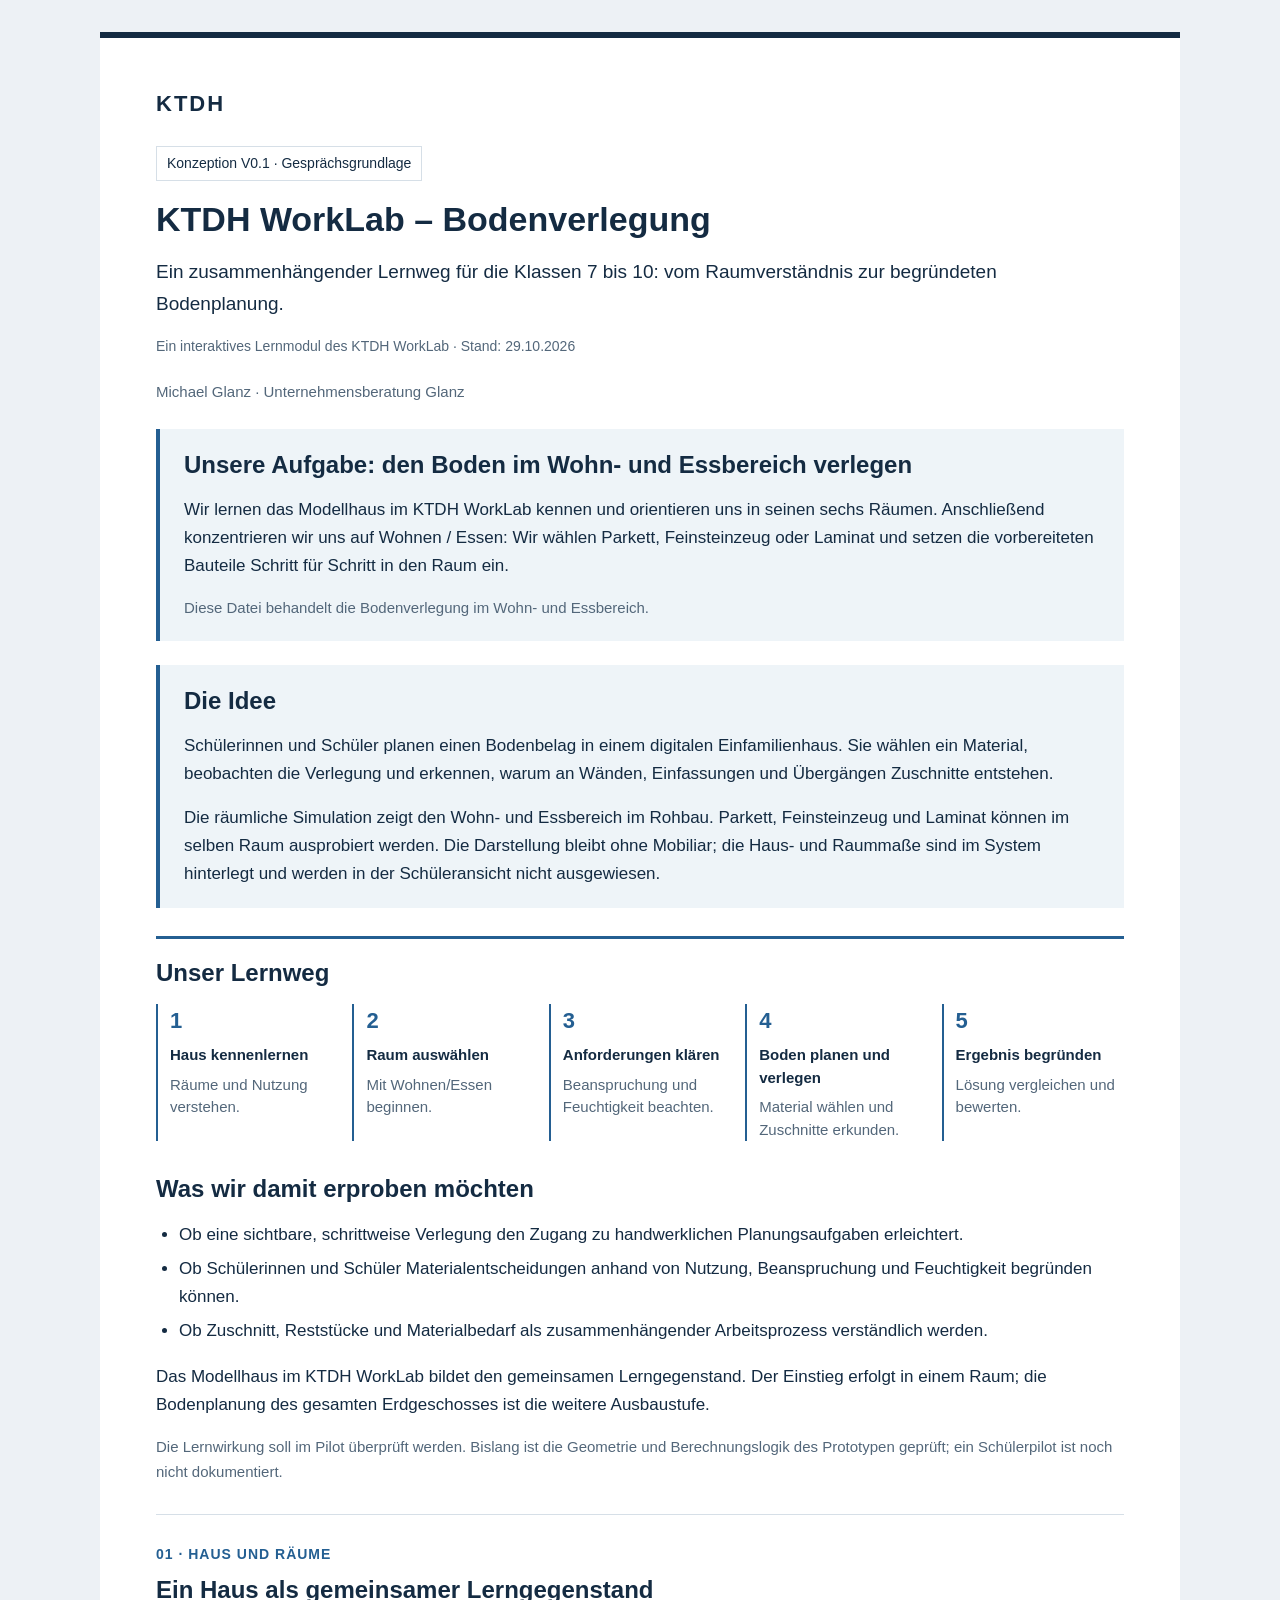
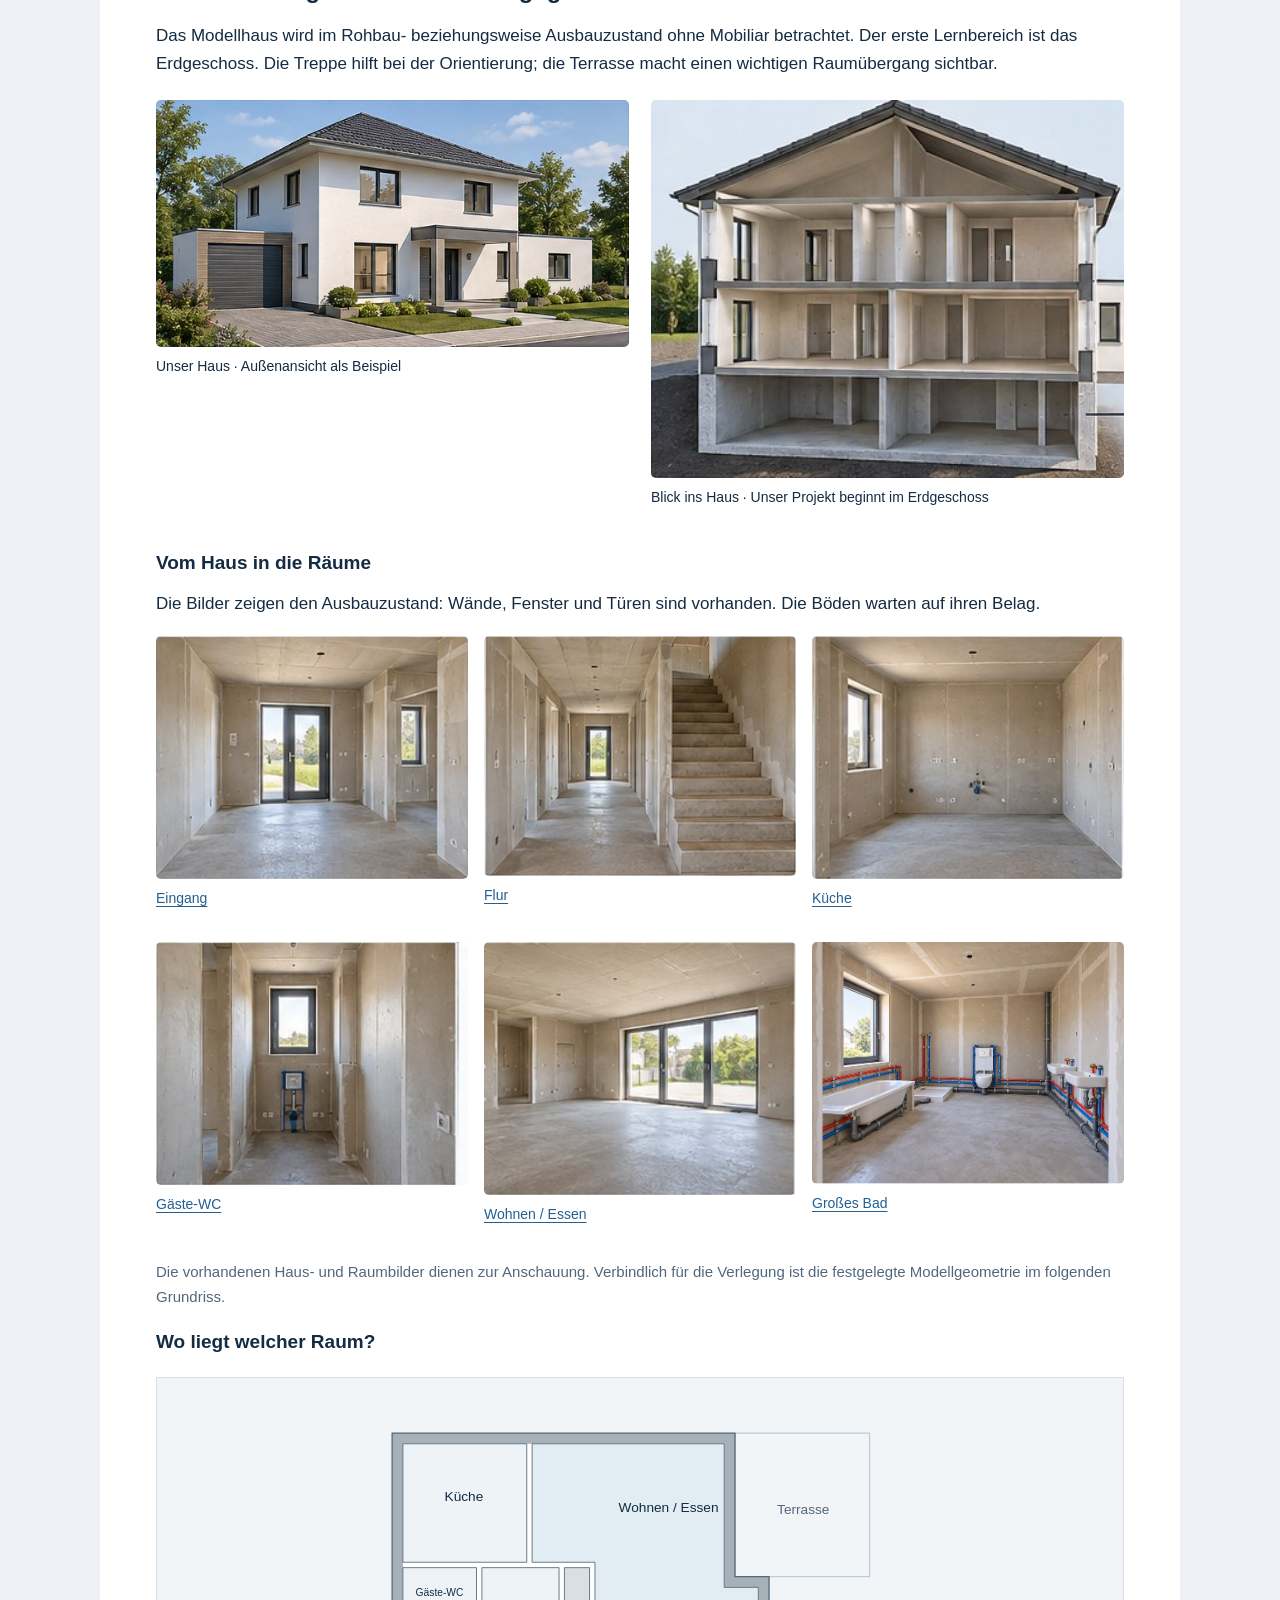
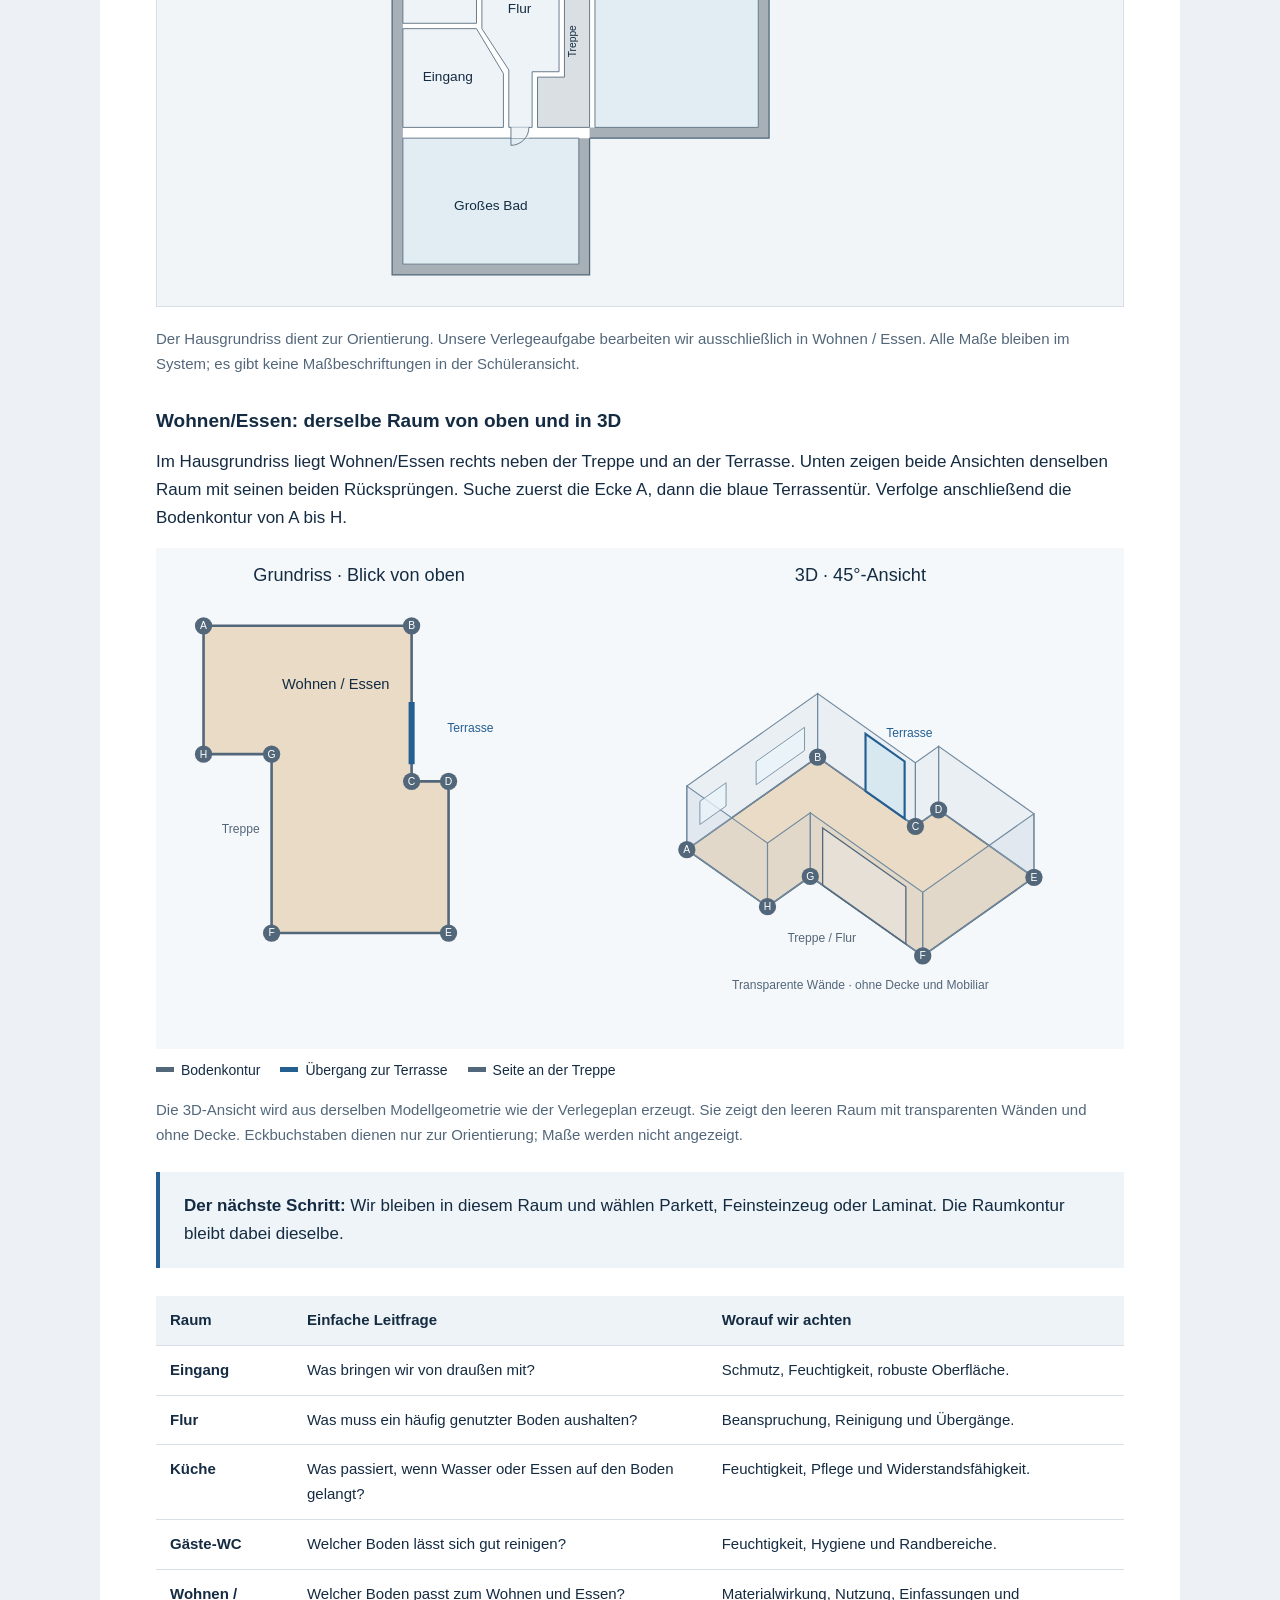
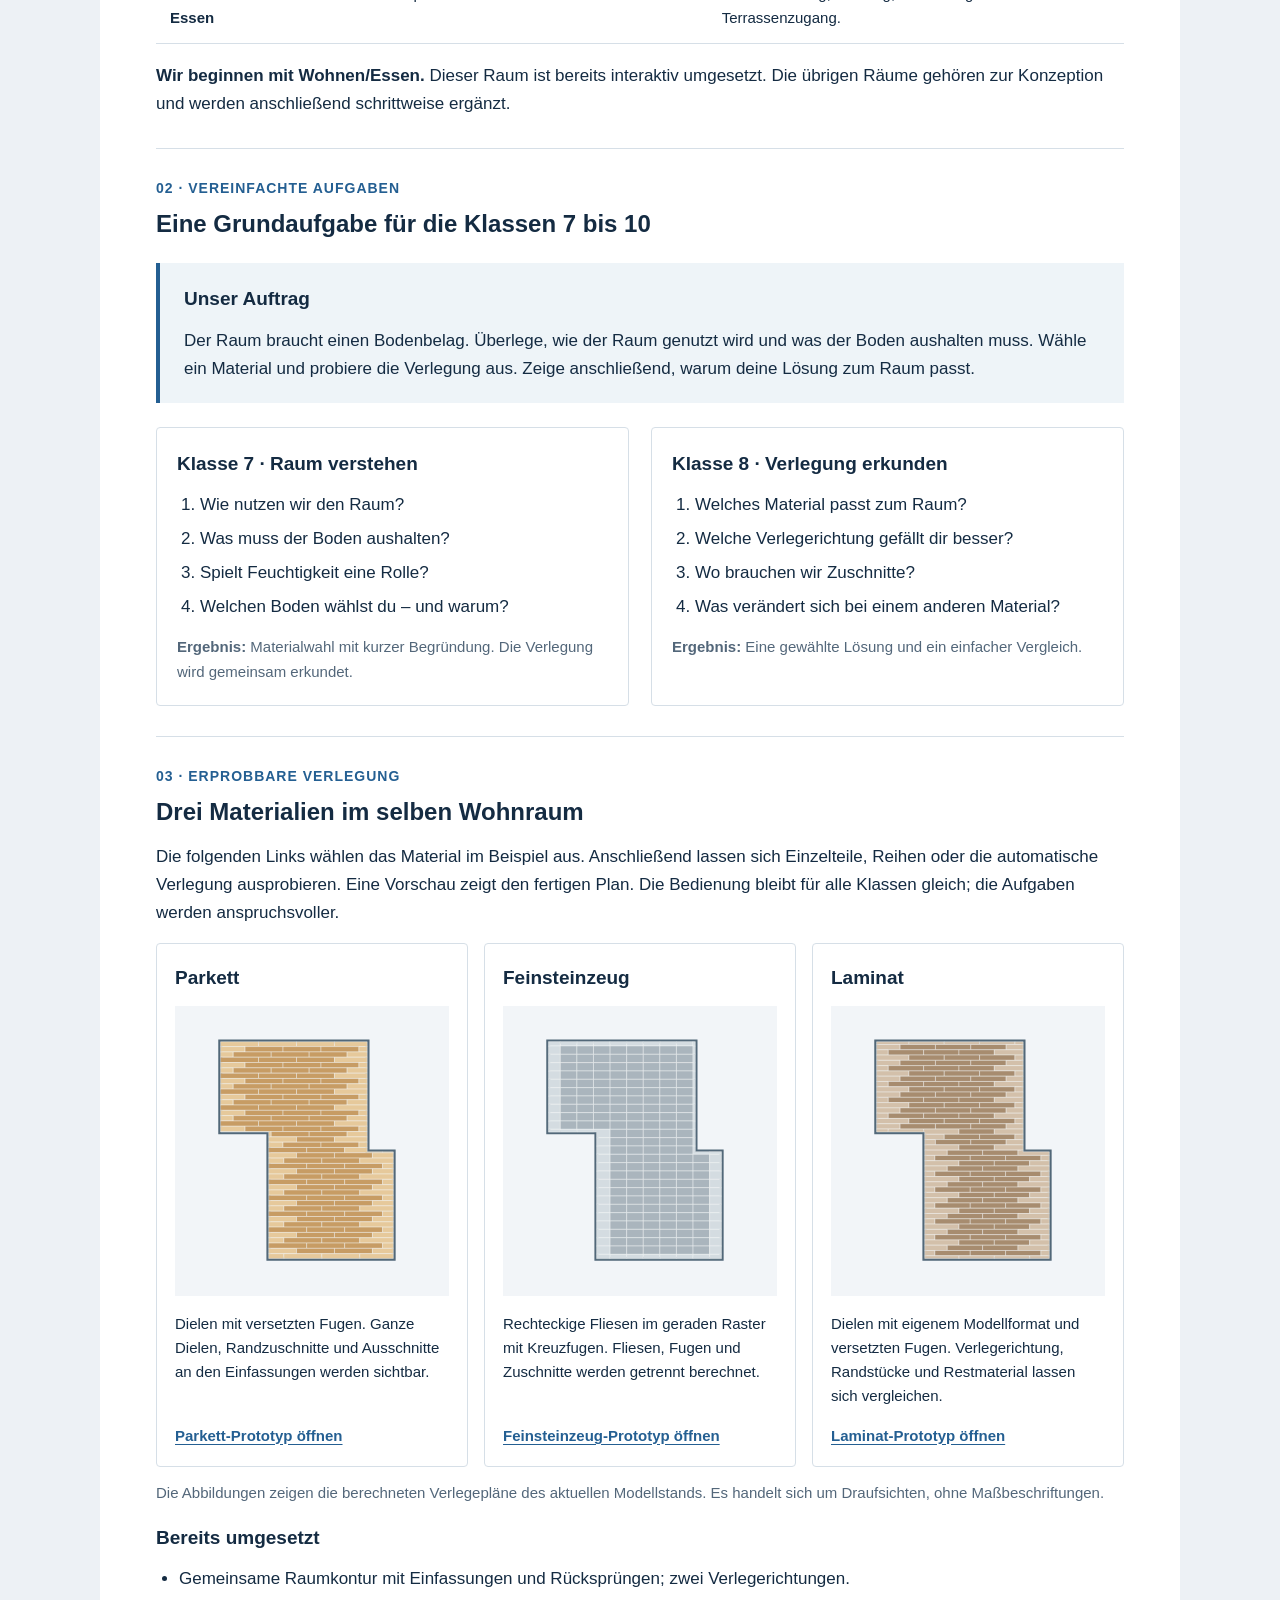
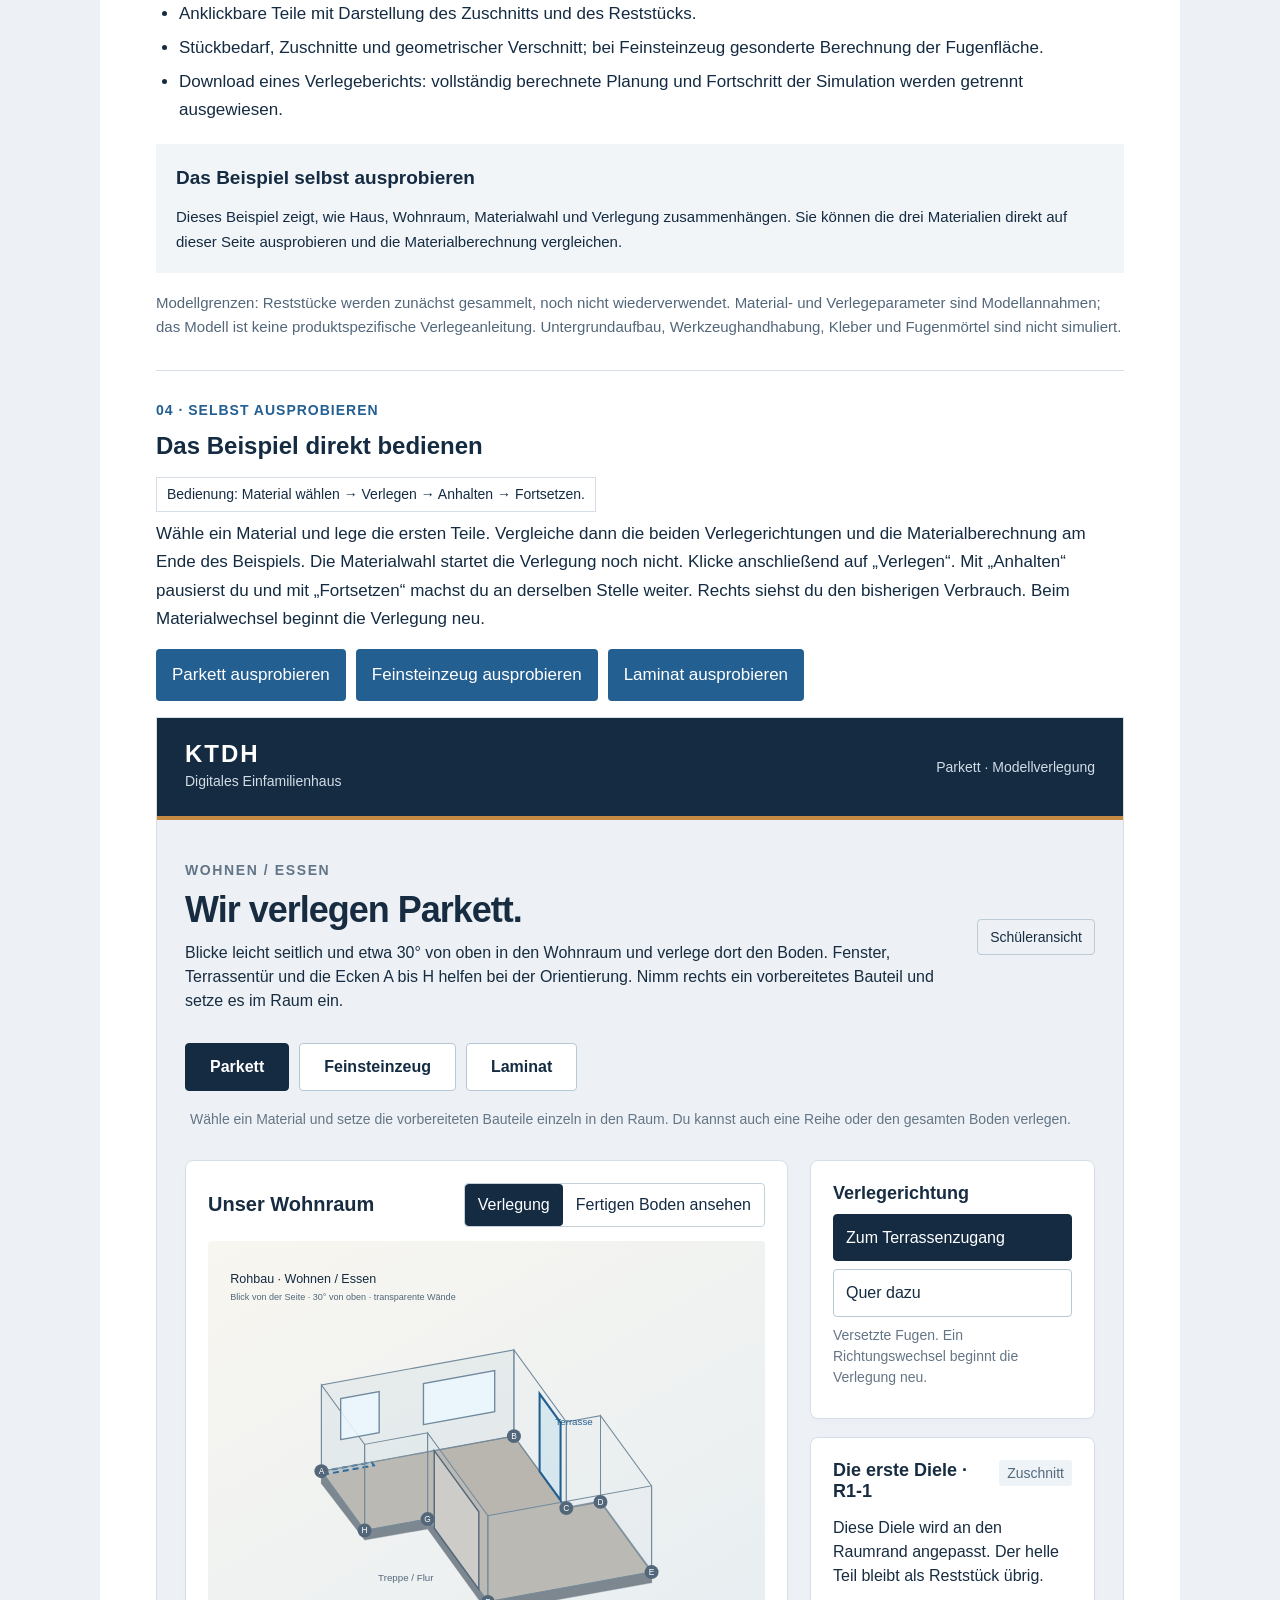
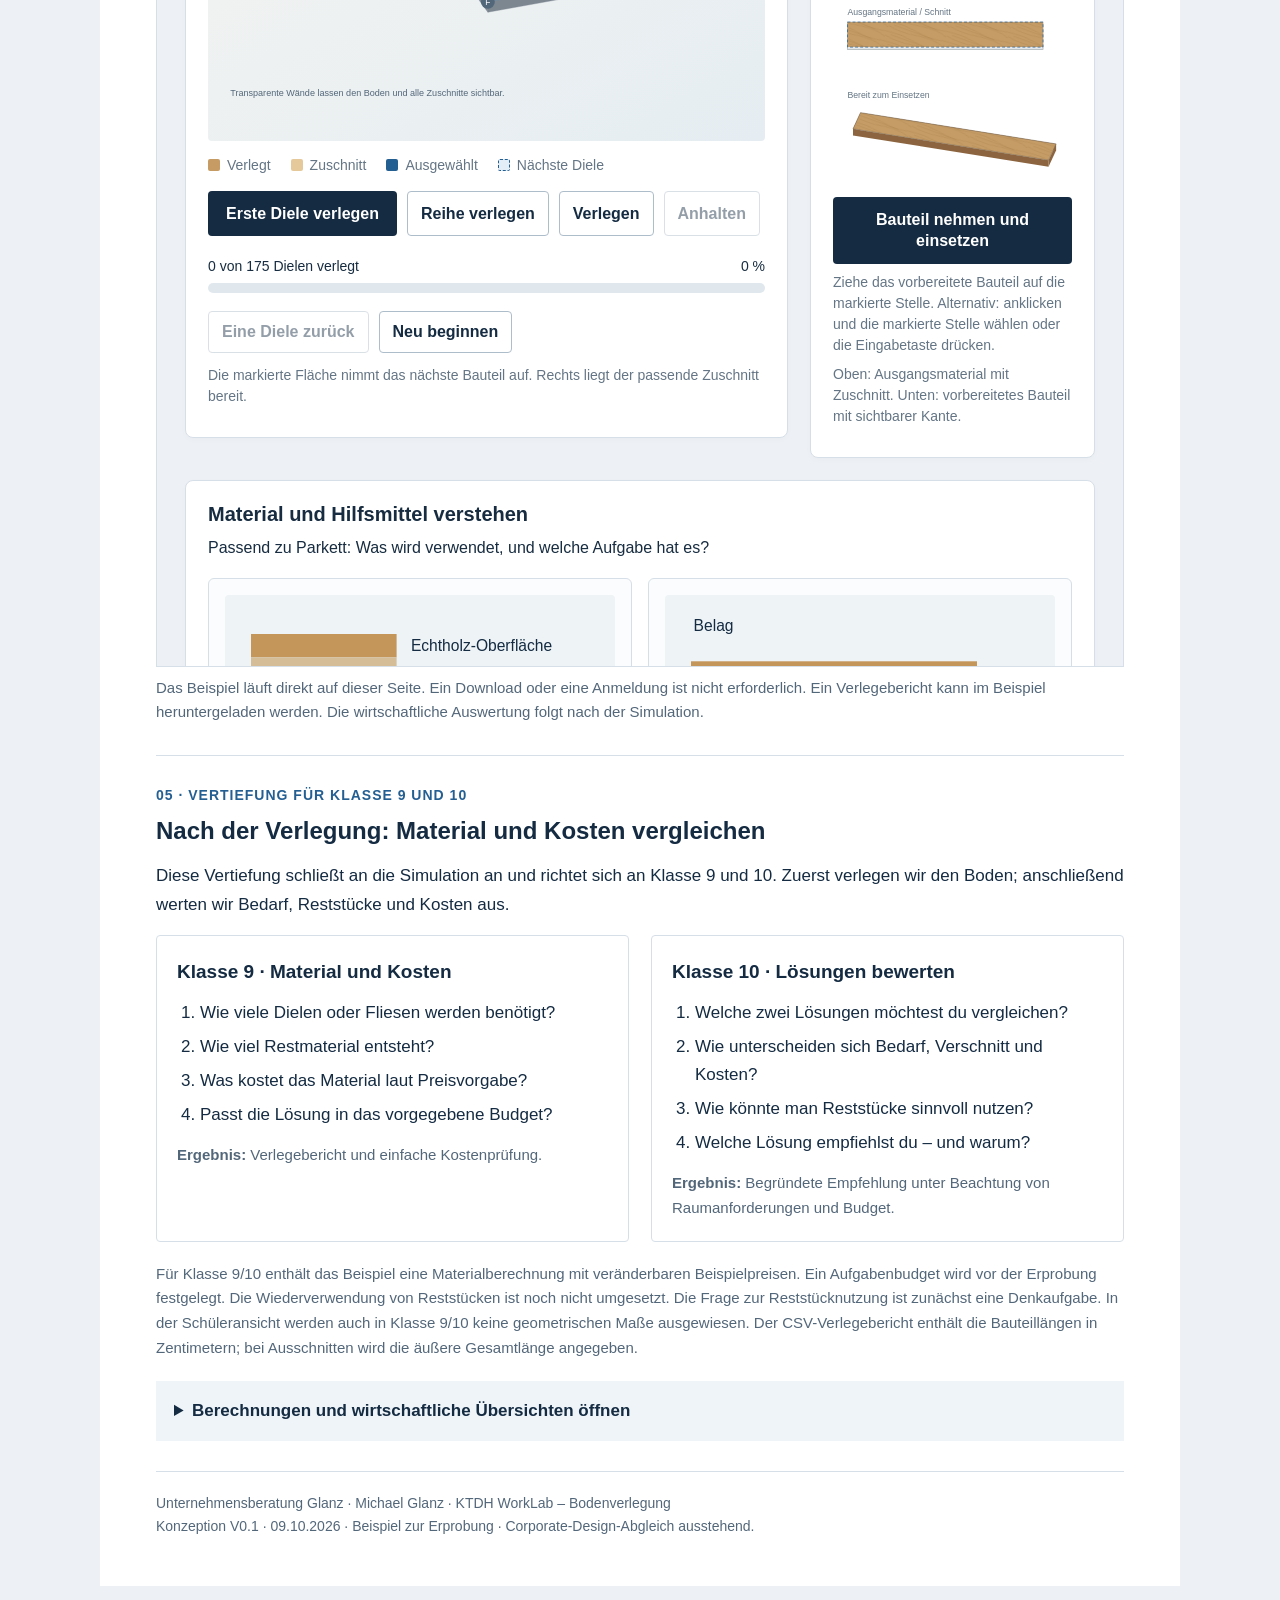
==== commit a75a969e: "Add files via upload" ====
--- a/bodenverlegung/index.html
+++ b/bodenverlegung/index.html
@@ -3,7 +3,7 @@
 <html lang="de"><head><meta http-equiv="Content-Type" content="text/html; charset=UTF-8"><meta name="viewport" content="width=device-width,initial-scale=1"><title>KTDH WorkLab | Bodenverlegung – Wohnen / Essen</title>
 <style>
 :root{color-scheme:light;--navy:#142b42;--blue:#245f92;--line:#d6dfe7;--muted:#53677a}*{box-sizing:border-box}body{margin:0;background:#edf1f5;color:var(--navy);font-family:Arial,Helvetica,sans-serif;font-size:17px;line-height:1.65}.document{max-width:1080px;margin:32px auto;background:white;padding:48px 56px;border-top:6px solid var(--navy)}.meta{font-size:14px;color:var(--muted)}.brand{font-weight:700;letter-spacing:2px;font-size:22px;margin-bottom:24px}h1{font-size:34px;line-height:1.2;margin:10px 0 16px}h2{font-size:24px;line-height:1.3;margin:0 0 16px}h3{font-size:19px;margin:0 0 12px}p{margin:0 0 16px}.lead{font-size:19px}.author{font-size:15px;color:var(--muted);margin-top:22px}.chapter{border-top:1px solid var(--line);margin-top:30px;padding-top:28px}.number{color:var(--blue);font-size:14px;font-weight:700;letter-spacing:1px;margin-bottom:8px}.purpose{padding:20px 24px;background:#eef4f8;border-left:4px solid var(--blue);margin:24px 0}.purpose p:last-child{margin:0}.two{display:grid;grid-template-columns:1fr 1fr;gap:22px}.box{padding:20px;border:1px solid var(--line);border-radius:4px}.box p:last-child{margin:0}ul,ol{padding-left:23px;margin:10px 0 18px}li{margin:6px 0}.materials{display:grid;grid-template-columns:repeat(3,1fr);gap:16px}.material-card{border:1px solid var(--line);border-radius:4px;padding:18px;display:flex;flex-direction:column}.material-card p{font-size:15px;line-height:1.6}.diagram{background:#f2f5f8;margin:0 0 16px;padding:10px}.diagram svg{display:block;width:100%;height:auto;max-height:270px}.demo-link{margin-top:auto;font-weight:700;font-size:15px}.link{color:var(--blue)}a{color:var(--blue);text-underline-offset:3px;overflow-wrap:anywhere}a:focus-visible{outline:3px solid var(--blue);outline-offset:4px}.access{padding:18px 20px;background:#f2f5f8;margin-top:20px;font-size:15px}.access p:last-child{margin:0}.table-wrap{overflow-x:auto}table{width:100%;border-collapse:collapse;font-size:15px}th,td{padding:12px 14px;border-bottom:1px solid var(--line);text-align:left;vertical-align:top}th{background:#eef3f7;font-weight:700}td:first-child{font-weight:700}.small{font-size:15px;color:var(--muted)}footer{border-top:1px solid var(--line);padding-top:20px;margin-top:30px;font-size:14px;color:var(--muted)}.status{font-size:14px;display:inline-block;border:1px solid var(--line);padding:5px 10px;margin-bottom:8px}@media(max-width:760px){.document{margin:0;padding:28px 22px}.two,.materials{grid-template-columns:1fr}h1{font-size:28px}.diagram svg{max-height:330px}}@media print{@page{size:A4;margin:17mm}body{background:white;font-size:11pt}.document{margin:0;padding:0;max-width:none;border-top:0}.chapter{break-before:page;margin-top:0;padding-top:10px}h1{font-size:26pt}h2{font-size:19pt}.materials{gap:10px}.material-card{padding:12px}.material-card p,.demo-link,.access,.small{font-size:10pt}.material-card,.box,tr{break-inside:avoid}a{color:#245f92}.diagram svg{max-height:230px}footer{font-size:9pt}}
-.house-diagram{background:#f2f5f8;border:1px solid var(--line);padding:14px;margin:20px 0}.house-diagram svg{display:block;width:100%;max-height:500px}.learning-path{margin:28px 0 32px;border-top:3px solid var(--blue);padding-top:18px}.learning-path ol{list-style:none;display:grid;grid-template-columns:repeat(5,1fr);gap:14px;padding:0;counter-reset:steps}.learning-path li{margin:0;counter-increment:steps;border-left:2px solid var(--blue);padding:0 0 0 12px;font-size:15px;line-height:1.5}.learning-path li:before{content:counter(steps);display:block;color:var(--blue);font-weight:700;font-size:22px;margin-bottom:7px}.learning-path strong,.learning-path span{display:block}.learning-path span{color:var(--muted);margin-top:7px}.grades ol{margin-bottom:14px}.grades .box p{font-size:15px}@media(max-width:760px){.learning-path ol{grid-template-columns:1fr}.learning-path li{padding-bottom:12px}}@media print{.learning-path ol{gap:8px}.learning-path li{font-size:9pt;padding-left:8px}.house-diagram svg{max-height:330px}.grades .box p{font-size:10pt}.grades ol{font-size:10pt}.grades{gap:12px}.grades .box{padding:14px}}figure{margin:0}figure svg{display:block;width:100%;height:auto;border-radius:5px}figcaption{font-size:14px;line-height:1.45;margin:9px 0 18px}.house-photos{margin:22px 0}.room-photos{display:grid;grid-template-columns:repeat(3,1fr);gap:16px;margin:18px 0}.room-connection{margin:28px 0}.room-connection>svg{display:block;width:100%;height:auto}.legend{display:flex;flex-wrap:wrap;gap:20px;font-size:14px;margin:10px 0 16px}.legend i{display:inline-block;width:18px;height:5px;margin:0 7px 3px 0}@media(max-width:760px){.room-photos{grid-template-columns:1fr 1fr}.room-connection>svg{min-width:680px}.room-connection{overflow-x:auto}}@media print{.room-connection{break-inside:avoid}.room-photos{grid-template-columns:repeat(3,1fr)}.house-photos{gap:14px}figure{break-inside:avoid}}.demo-controls{display:flex;flex-wrap:wrap;gap:10px;margin:16px 0}.demo-controls button{background:#245f92;color:white;border:0;border-radius:4px;padding:12px 16px;font:inherit;cursor:pointer}@media print{#selbst-ausprobieren{display:none}}.economic-overview{margin-top:20px}.economic-overview summary{cursor:pointer;padding:16px 18px;background:#eef4f8;color:#142b42;font-weight:bold}.economic-overview[open] summary{margin-bottom:22px}</style></head><body><svg xmlns="http://www.w3.org/2000/svg" width="0" height="0" aria-hidden="true" style="position:absolute"><defs><image id="house-reference" width="1536" height="1024" href="/assets/3a232c8e631c4aa0c0a1.png"></image><image id="room-reference" width="1491" height="1055" href="/assets/63f7323d811d4fcdd198.png"></image><image id="bath-installed-reference" width="1426" height="1103" href="/assets/8eb0fbd5292f6a2f1b3c.png"></image></defs></svg><main class="document">
+.house-diagram{background:#f2f5f8;border:1px solid var(--line);padding:14px;margin:20px 0}.house-diagram svg{display:block;width:100%;max-height:500px}.learning-path{margin:28px 0 32px;border-top:3px solid var(--blue);padding-top:18px}.learning-path ol{list-style:none;display:grid;grid-template-columns:repeat(5,1fr);gap:14px;padding:0;counter-reset:steps}.learning-path li{margin:0;counter-increment:steps;border-left:2px solid var(--blue);padding:0 0 0 12px;font-size:15px;line-height:1.5}.learning-path li:before{content:counter(steps);display:block;color:var(--blue);font-weight:700;font-size:22px;margin-bottom:7px}.learning-path strong,.learning-path span{display:block}.learning-path span{color:var(--muted);margin-top:7px}.grades ol{margin-bottom:14px}.grades .box p{font-size:15px}@media(max-width:760px){.learning-path ol{grid-template-columns:1fr}.learning-path li{padding-bottom:12px}}@media print{.learning-path ol{gap:8px}.learning-path li{font-size:9pt;padding-left:8px}.house-diagram svg{max-height:330px}.grades .box p{font-size:10pt}.grades ol{font-size:10pt}.grades{gap:12px}.grades .box{padding:14px}}figure{margin:0}figure svg{display:block;width:100%;height:auto;border-radius:5px}figcaption{font-size:14px;line-height:1.45;margin:9px 0 18px}.house-photos{margin:22px 0}.room-photos{display:grid;grid-template-columns:repeat(3,1fr);gap:16px;margin:18px 0}.room-connection{margin:28px 0}.room-connection>svg{display:block;width:100%;height:auto}.legend{display:flex;flex-wrap:wrap;gap:20px;font-size:14px;margin:10px 0 16px}.legend i{display:inline-block;width:18px;height:5px;margin:0 7px 3px 0}@media(max-width:760px){.room-photos{grid-template-columns:1fr 1fr}.room-connection>svg{min-width:680px}.room-connection{overflow-x:auto}}@media print{.room-connection{break-inside:avoid}.room-photos{grid-template-columns:repeat(3,1fr)}.house-photos{gap:14px}figure{break-inside:avoid}}.demo-controls{display:flex;flex-wrap:wrap;gap:10px;margin:16px 0}.demo-controls button{background:#245f92;color:white;border:0;border-radius:4px;padding:12px 16px;font:inherit;cursor:pointer}@media print{#selbst-ausprobieren{display:none}}.economic-overview{margin-top:20px}.economic-overview summary{cursor:pointer;padding:16px 18px;background:#eef4f8;color:#142b42;font-weight:bold}.economic-overview[open] summary{margin-bottom:22px}</style></head><body><svg xmlns="http://www.w3.org/2000/svg" width="0" height="0" aria-hidden="true" style="position:absolute"><defs><image id="house-reference" width="1536" height="1024" href="[data-uri]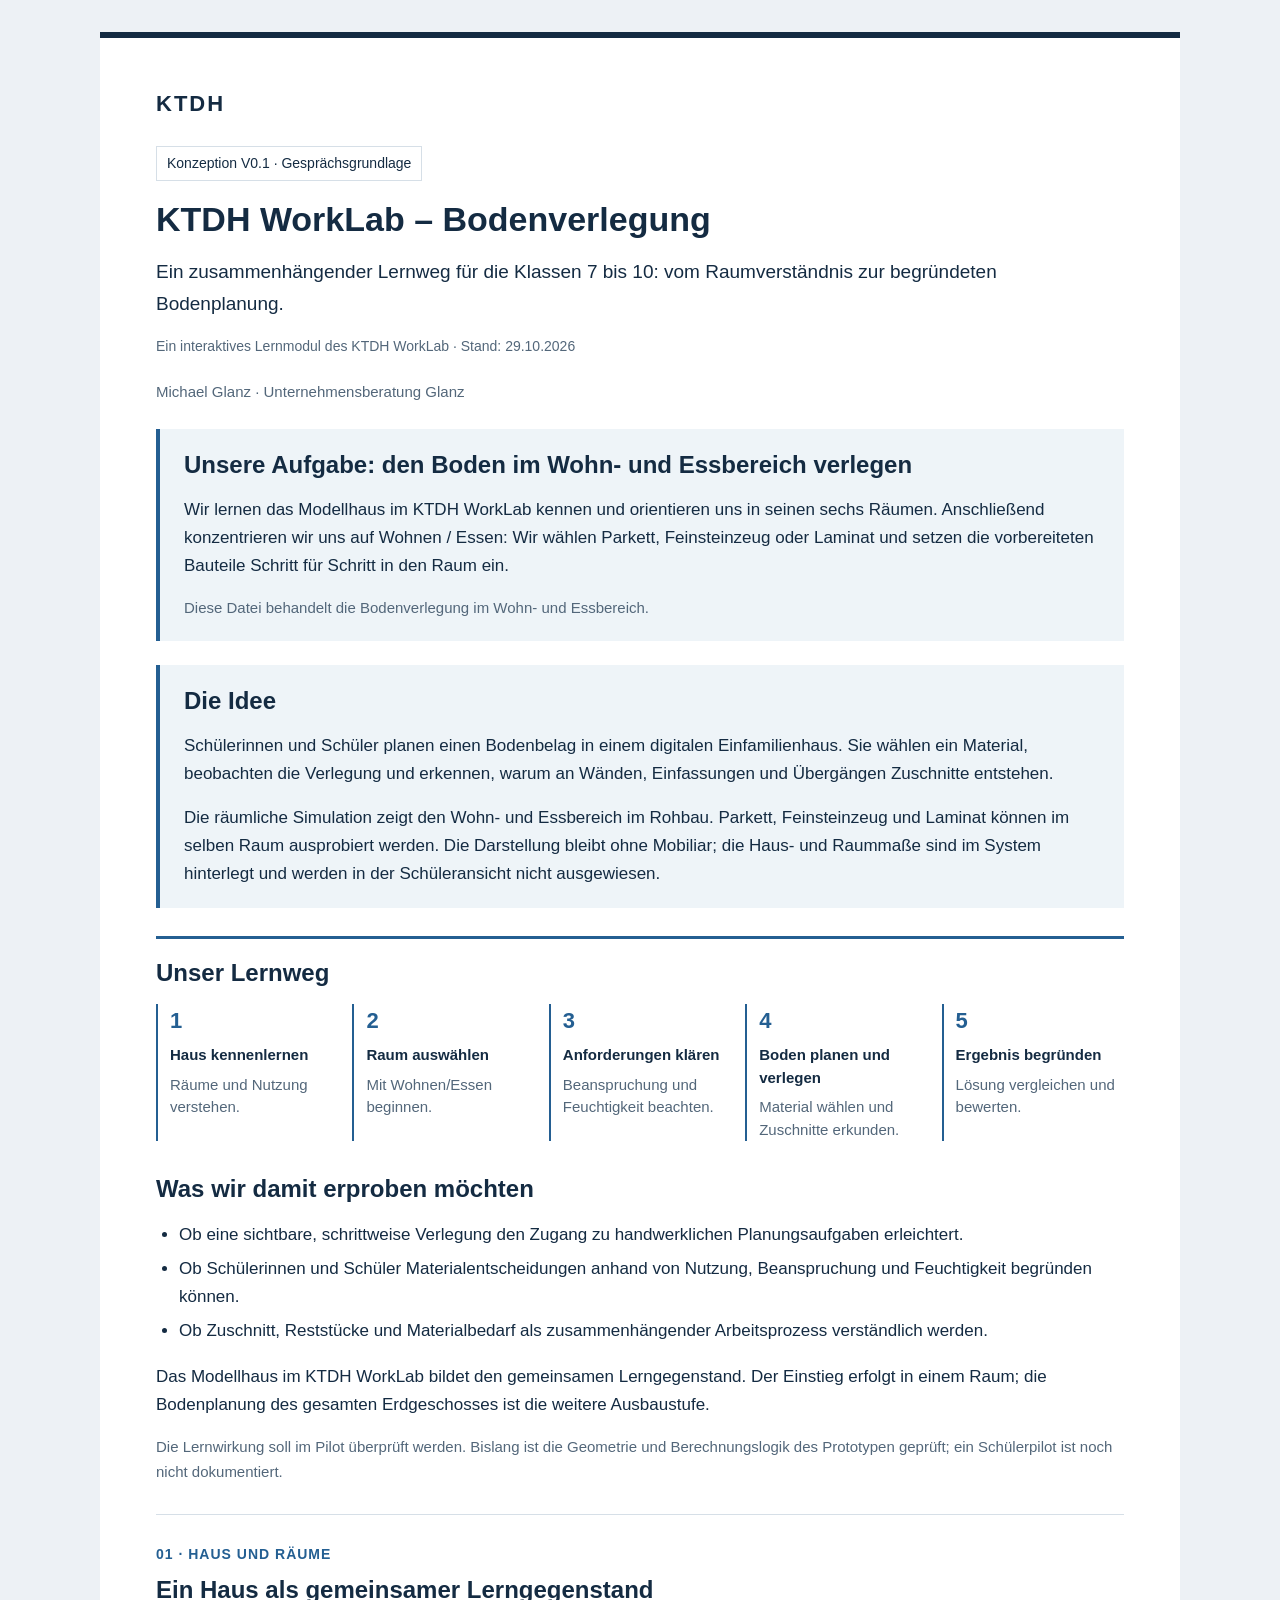
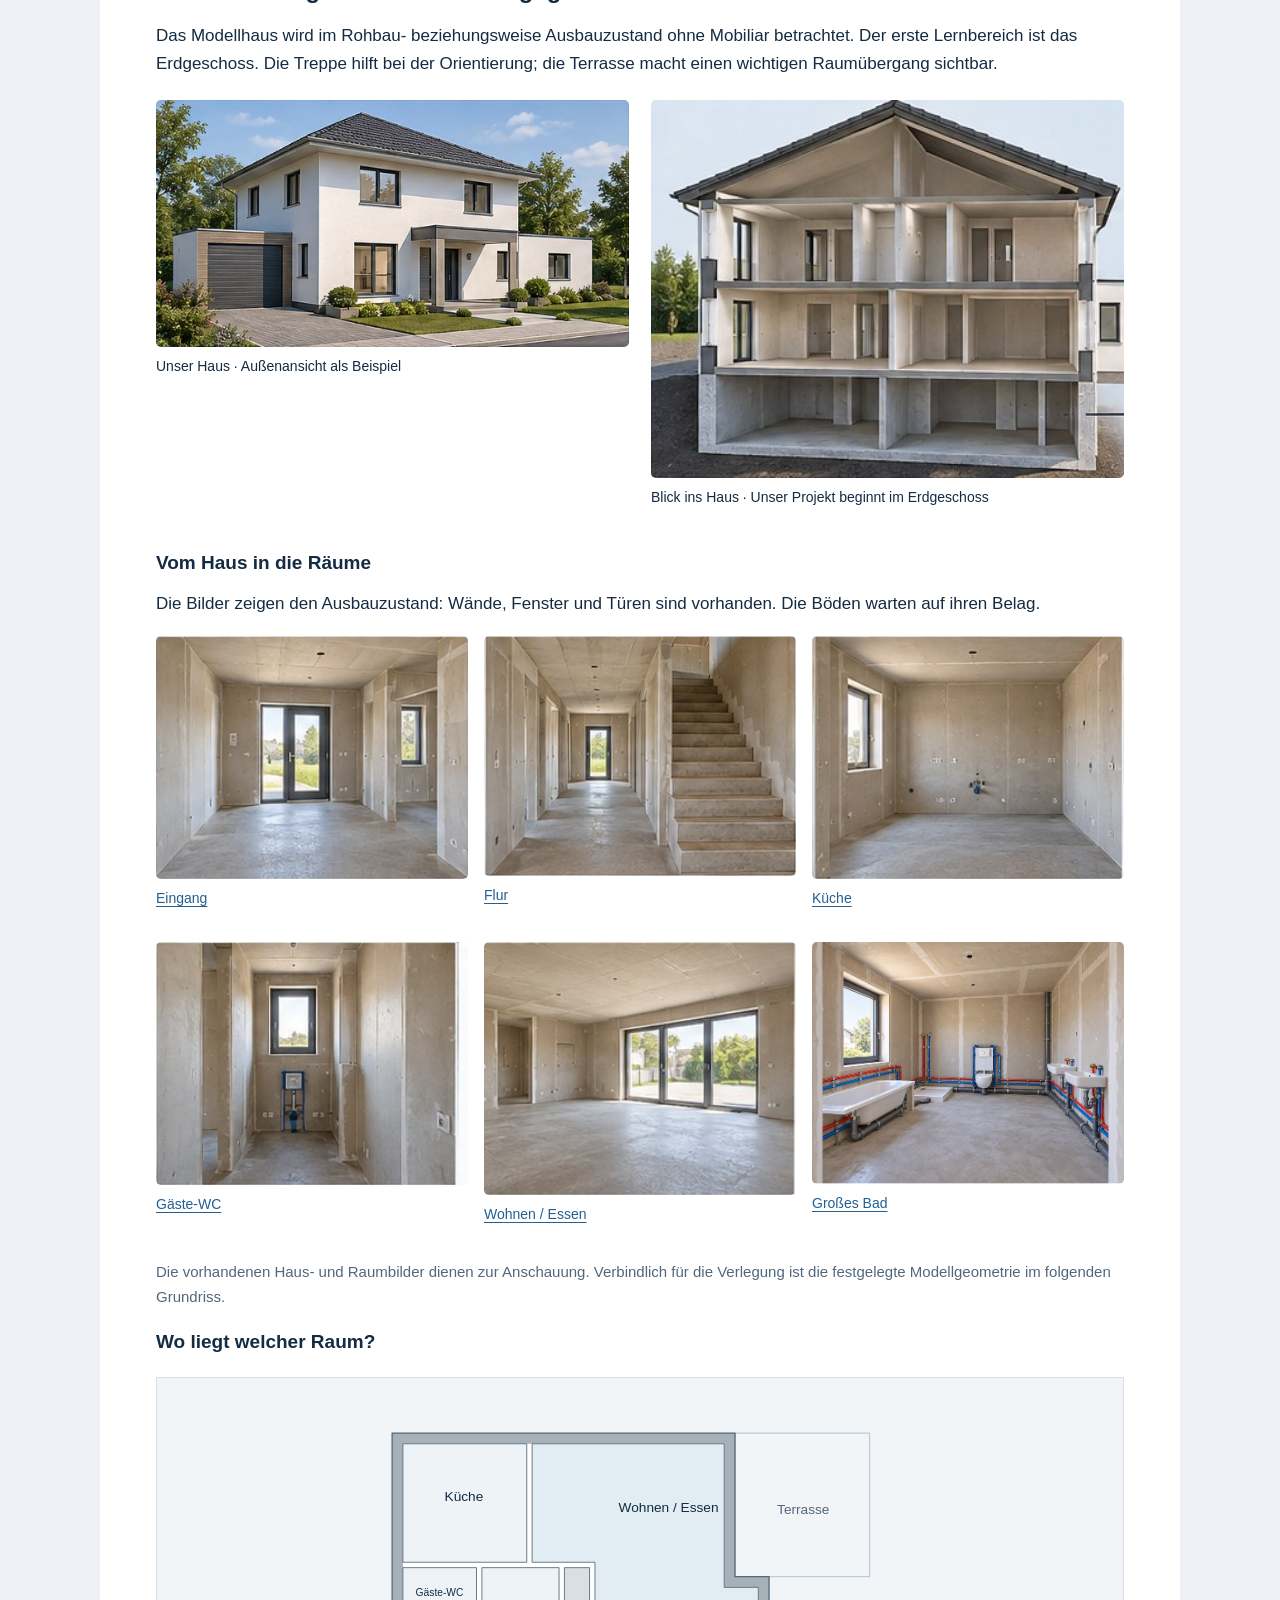
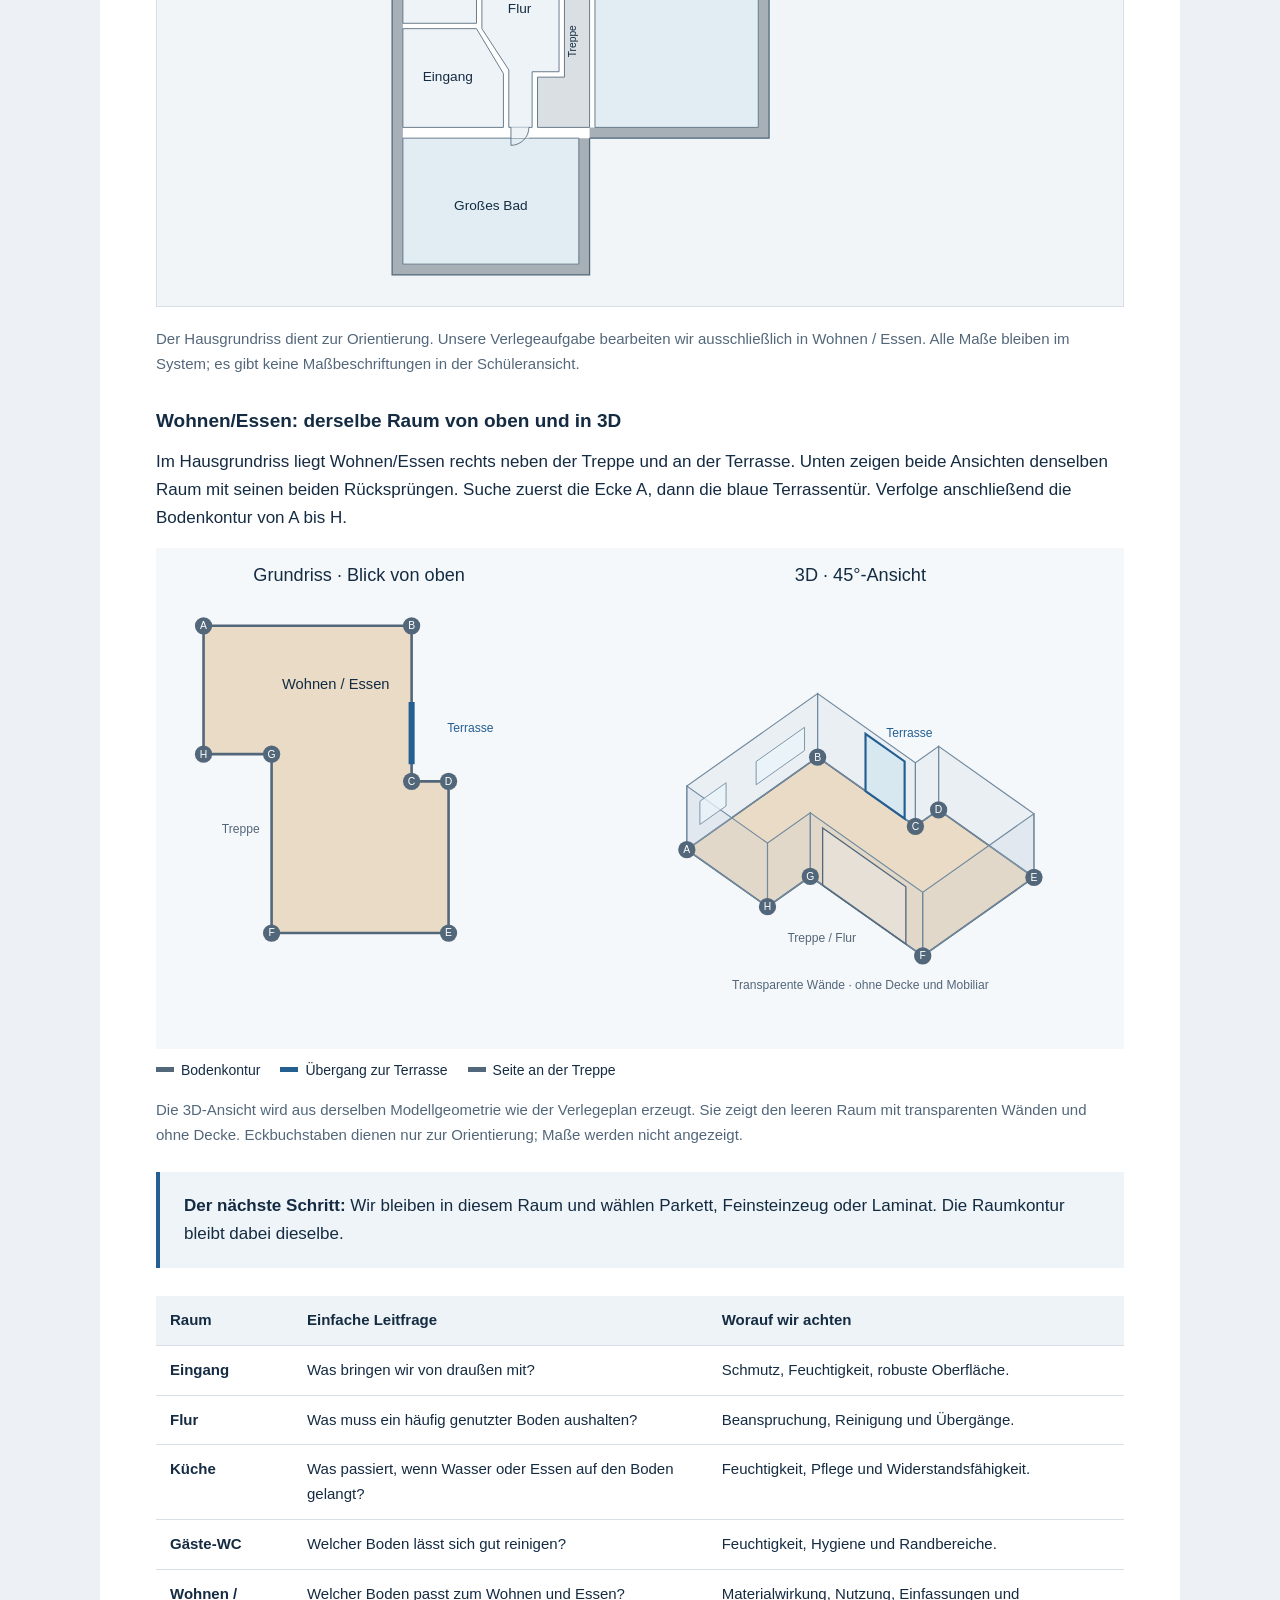
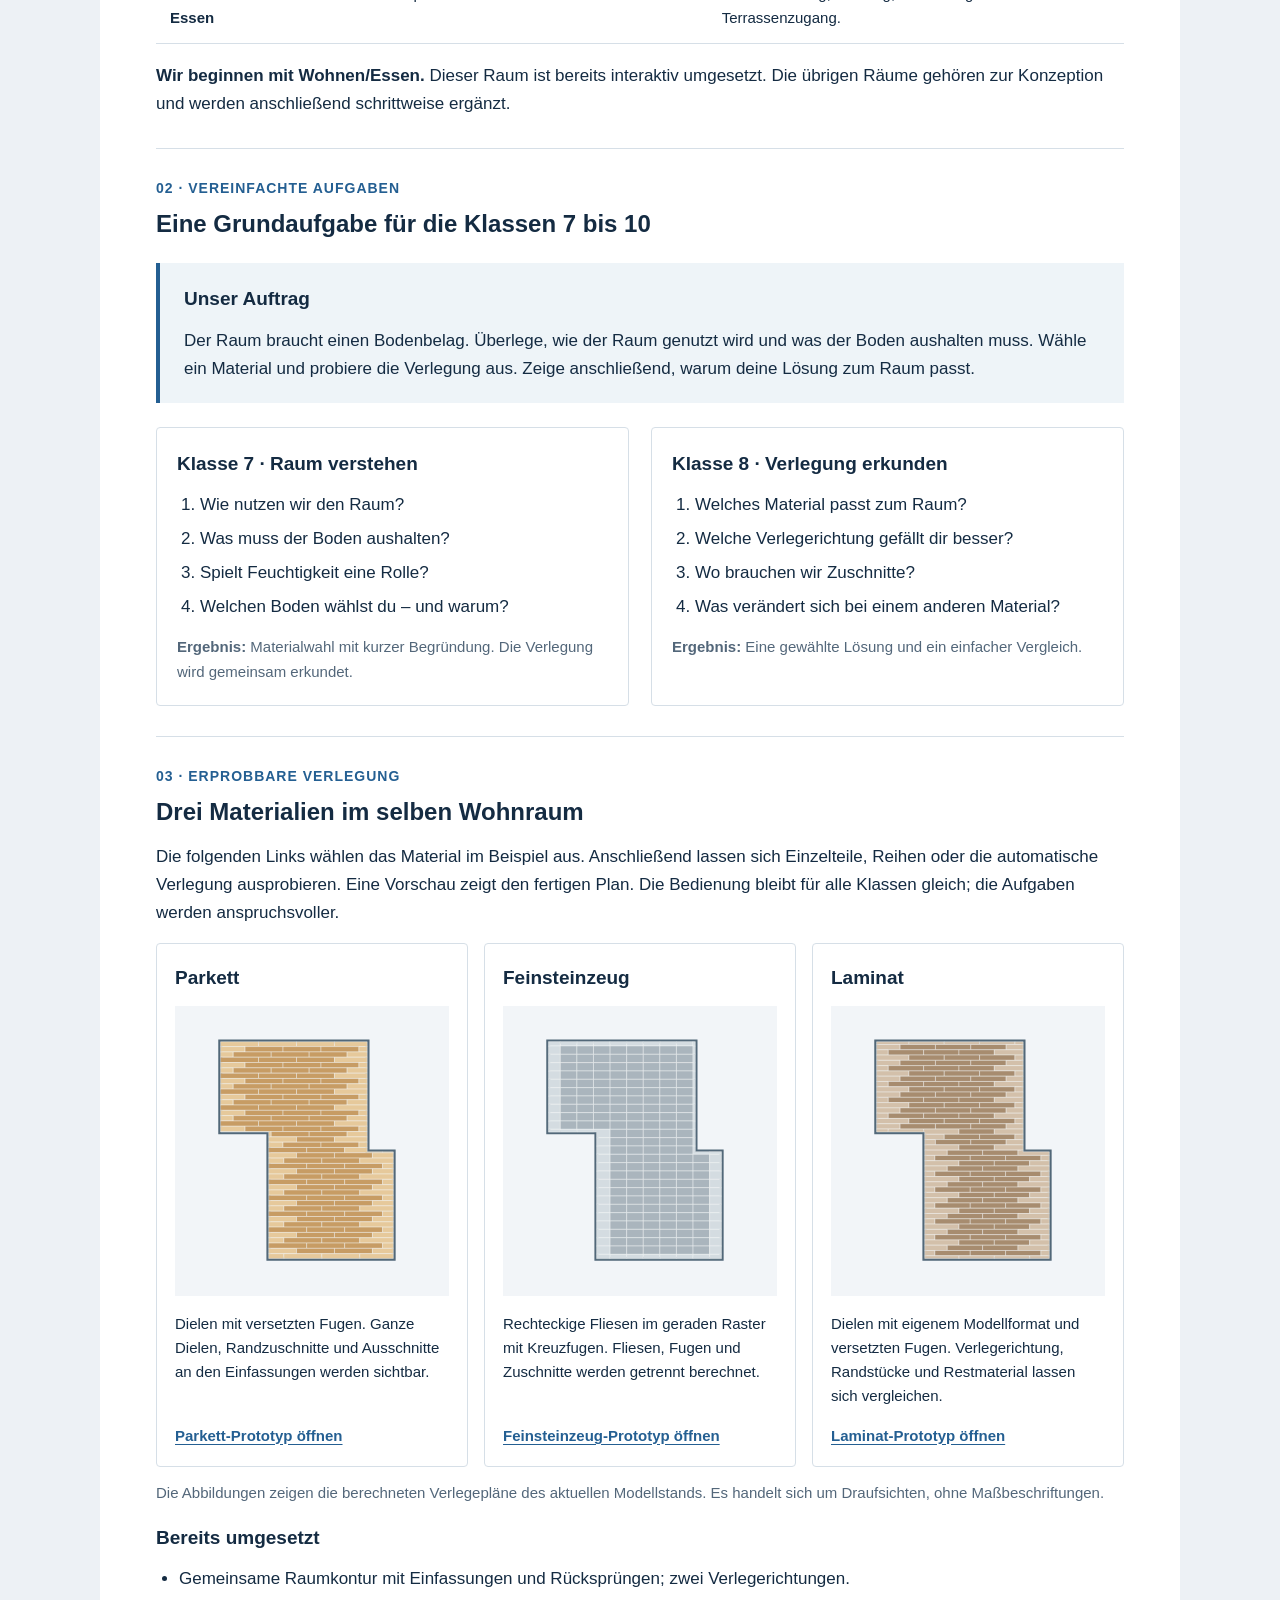
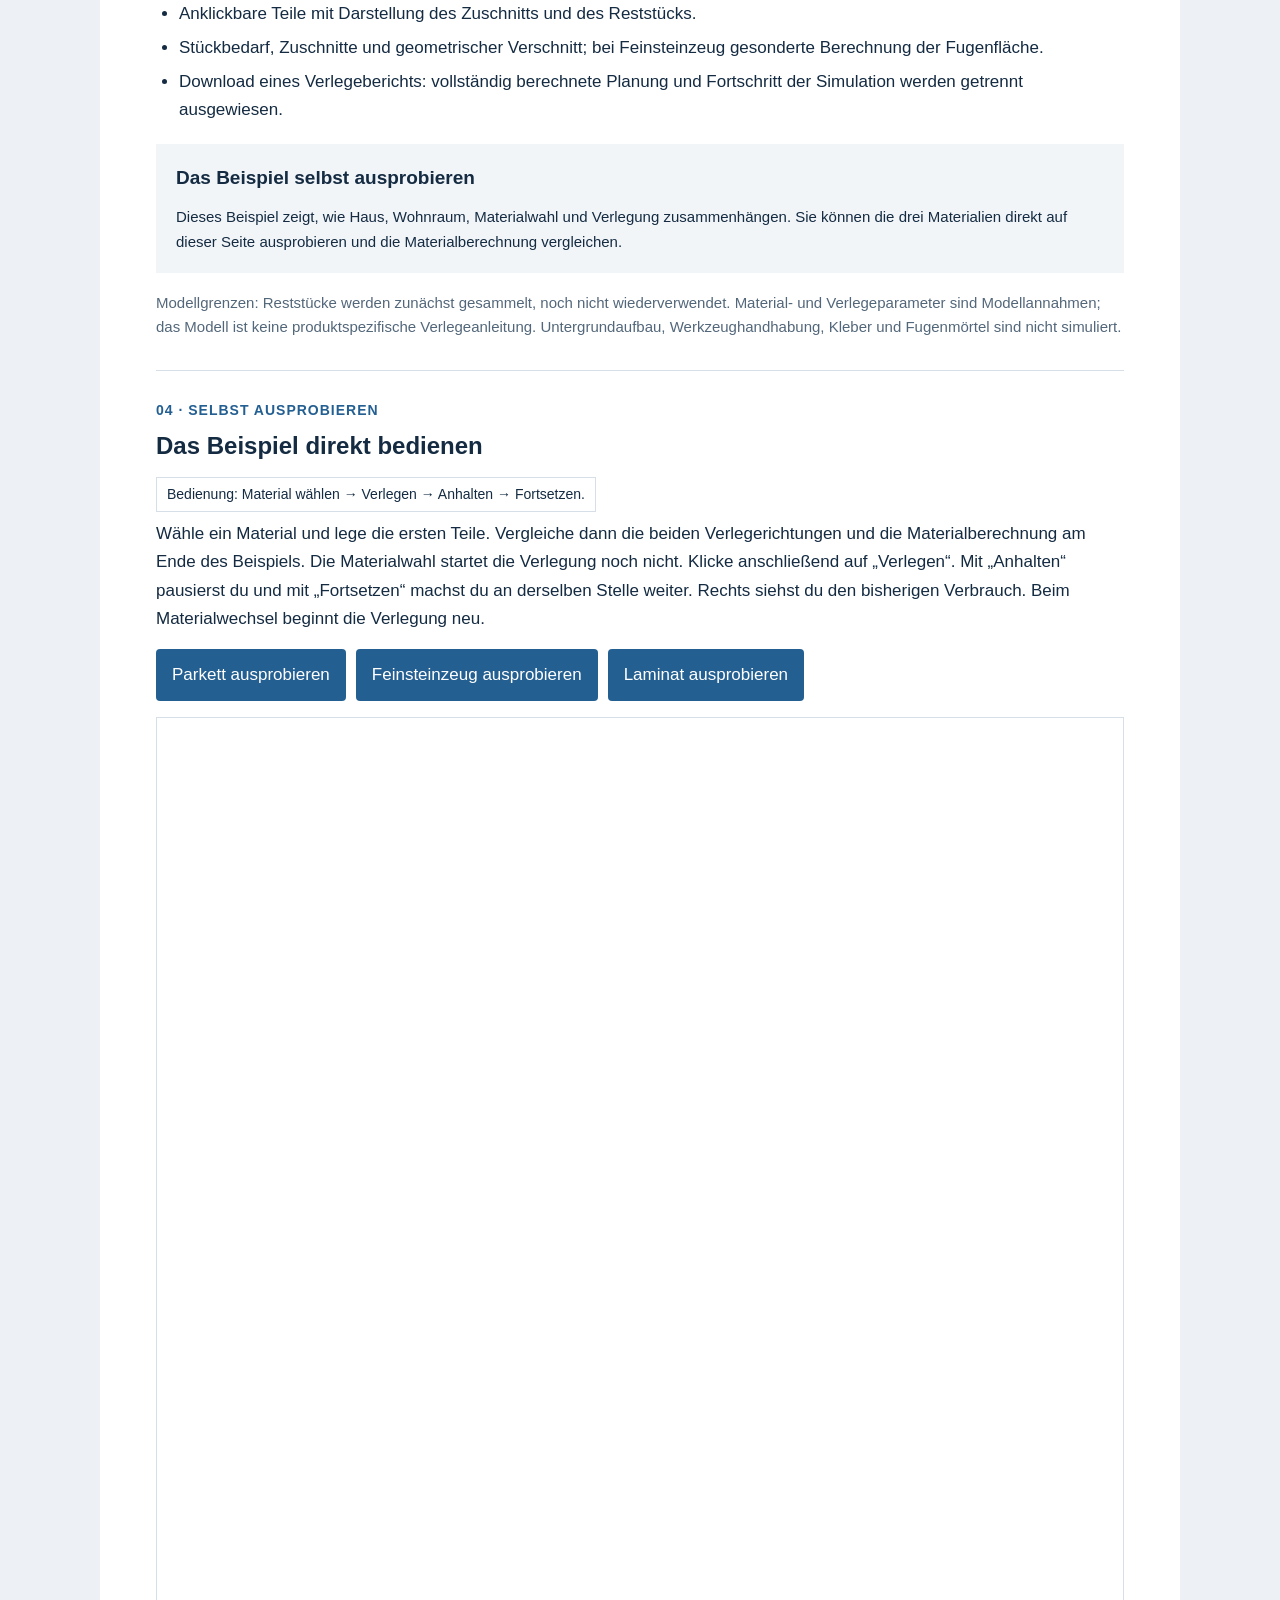
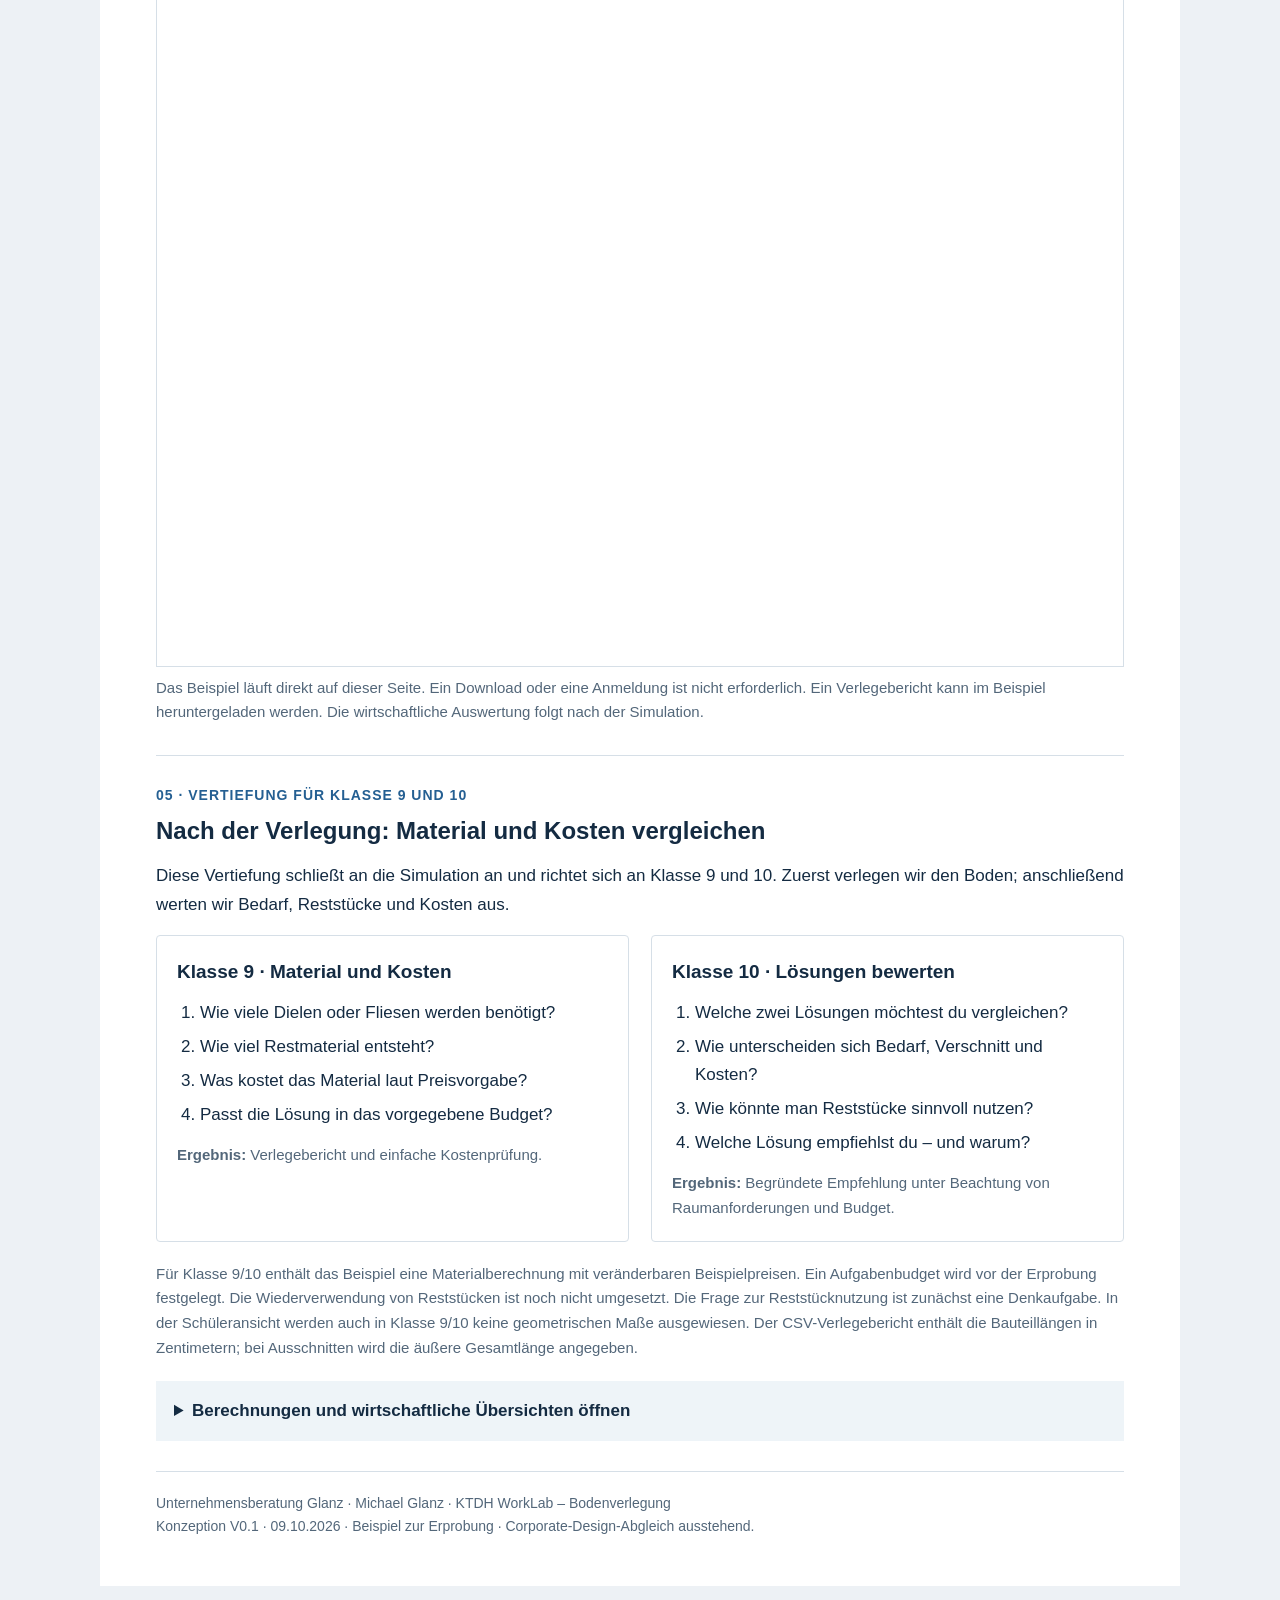
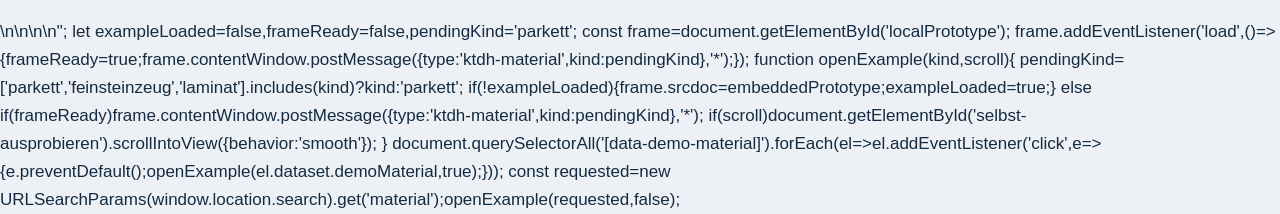
==== commit c0b7eacc: "Add files via upload" ====
--- a/bodenverlegung/index.html
+++ b/bodenverlegung/index.html
@@ -31,7 +31,7 @@
 <p class="small" style="margin-top:18px">Modellgrenzen: Reststücke werden zunächst gesammelt, noch nicht wiederverwendet. Material- und Verlegeparameter sind Modellannahmen; das Modell ist keine produktspezifische Verlegeanleitung. Untergrundaufbau, Werkzeughandhabung, Kleber und Fugenmörtel sind nicht simuliert.</p></section>
 <section class="chapter" id="selbst-ausprobieren"><p class="number">04 · SELBST AUSPROBIEREN</p><h2>Das Beispiel direkt bedienen</h2><p class="status">Bedienung: Material wählen → Verlegen → Anhalten → Fortsetzen.</p><p>Wähle ein Material und lege die ersten Teile. Vergleiche dann die beiden Verlegerichtungen und die Materialberechnung am Ende des Beispiels. Die Materialwahl startet die Verlegung noch nicht. Klicke anschließend auf „Verlegen“. Mit „Anhalten“ pausierst du und mit „Fortsetzen“ machst du an derselben Stelle weiter. Rechts siehst du den bisherigen Verbrauch. Beim Materialwechsel beginnt die Verlegung neu.</p><div class="demo-controls"><button type="button" data-demo-material="parkett">Parkett ausprobieren</button><button type="button" data-demo-material="feinsteinzeug">Feinsteinzeug ausprobieren</button><button type="button" data-demo-material="laminat">Laminat ausprobieren</button></div><iframe id="localPrototype" title="Interaktive Bodenverlegung mit Materialberechnung" sandbox="allow-scripts allow-downloads allow-modals" style="width:100%;height:1550px;border:1px solid #d6dfe7;background:white" src="about:blank"></iframe><p class="small">Das Beispiel läuft direkt auf dieser Seite. Ein Download oder eine Anmeldung ist nicht erforderlich. Ein Verlegebericht kann im Beispiel heruntergeladen werden. Die wirtschaftliche Auswertung folgt nach der Simulation.</p></section><section class="chapter" id="wirtschaft"><p class="number">05 · VERTIEFUNG FÜR KLASSE 9 UND 10</p><h2>Nach der Verlegung: Material und Kosten vergleichen</h2><p>Diese Vertiefung schließt an die Simulation an und richtet sich an Klasse 9 und 10. Zuerst verlegen wir den Boden; anschließend werten wir Bedarf, Reststücke und Kosten aus.</p><div class="two grades"><article class="box"><h3>Klasse 9 · Material und Kosten</h3><ol><li>Wie viele Dielen oder Fliesen werden benötigt?</li><li>Wie viel Restmaterial entsteht?</li><li>Was kostet das Material laut Preisvorgabe?</li><li>Passt die Lösung in das vorgegebene Budget?</li></ol><p class="small"><strong>Ergebnis:</strong> Verlegebericht und einfache Kostenprüfung.</p></article><article class="box"><h3>Klasse 10 · Lösungen bewerten</h3><ol><li>Welche zwei Lösungen möchtest du vergleichen?</li><li>Wie unterscheiden sich Bedarf, Verschnitt und Kosten?</li><li>Wie könnte man Reststücke sinnvoll nutzen?</li><li>Welche Lösung empfiehlst du – und warum?</li></ol><p class="small"><strong>Ergebnis:</strong> Begründete Empfehlung unter Beachtung von Raumanforderungen und Budget.</p></article></div><p class="small" style="margin-top:20px">Für Klasse 9/10 enthält das Beispiel eine Materialberechnung mit veränderbaren Beispielpreisen. Ein Aufgabenbudget wird vor der Erprobung festgelegt. Die Wiederverwendung von Reststücken ist noch nicht umgesetzt. Die Frage zur Reststücknutzung ist zunächst eine Denkaufgabe. In der Schüleransicht werden auch in Klasse 9/10 keine geometrischen Maße ausgewiesen. Der CSV-Verlegebericht enthält die Bauteillängen in Zentimetern; bei Ausschnitten wird die äußere Gesamtlänge angegeben.</p><details class="economic-overview"><summary>Berechnungen und wirtschaftliche Übersichten öffnen</summary><p>Der Verlegeplan liefert den Materialbedarf. Für zugeschnittene Teile wird jeweils eine neue Diele oder Fliese benötigt. Bei Dielen wird der Einkauf auf ganze Pakete aufgerundet. Dadurch erkennen wir, warum der Einkauf größer ist als die tatsächlich verlegte Menge.</p><div class="table-wrap"><table><thead><tr><th>Material</th><th>Teile im Boden</th><th>Davon Zuschnitte</th><th>Einkauf</th><th>Ganze Reserve</th><th>Rest + Schnittverlust</th><th>Beispielpreis</th><th>Bodenbelag gesamt</th></tr></thead><tbody><tr><td>Parkett</td><td>175 Stück</td><td>76 Stück</td><td>22 Pakete</td><td>1 Diele</td><td>19,3 %</td><td>85,00 € / Paket</td><td>1870,00 €</td></tr><tr><td>Feinsteinzeug</td><td>239 Stück</td><td>72 Stück</td><td>239 Fliesen</td><td>Einzelstückmodell</td><td>13,5 %</td><td>8,10 € / Fliese (30 × 60 cm)</td><td>1935,90 €</td></tr><tr><td>Laminat</td><td>192 Stück</td><td>91 Stück</td><td>24 Pakete</td><td>0 Dielen</td><td>20,5 %</td><td>35,00 € / Paket</td><td>840,00 €</td></tr></tbody></table></div><p class="small">Berechnungsstand: Verlegerichtung zum Terrassenzugang. Rest und Schnittverlust beziehen sich auf das Ausgangsmaterial der verwendeten Stücke; ganze Paketreserven sind darin nicht enthalten. Die Fliesen werden hier einzeln gerechnet; eine produktspezifische Paketgröße ist noch nicht festgelegt.</p><div class="purpose"><h3>Die einfache Kostenrechnung</h3><p>Einkaufsmenge × Preis je Paket oder Fliese = Kosten des Bodenbelags.</p><p>Die Preise sind frei gewählte Unterrichtsannahmen, keine Marktpreise oder Angebote. Im Beispiel unten können sie verändert werden. Dämmunterlage beziehungsweise Kleber und bei Feinsteinzeug auch Fugenmörtel werden in der ergänzenden Rechnung berücksichtigt. Sockelleisten, Übergangsprofile, Werkzeuge, weitere Untergrundvorbereitung, Lieferung und Arbeitsleistung sind noch nicht enthalten.</p></div><h3>Verlegematerial gehört zur Wirtschaftlichkeit</h3><p>Parkett kann im Modell schwimmend mit Dämmunterlage oder verklebt mit Parkettkleber gerechnet werden. Die beiden Varianten sind Alternativen. Laminat wird mit Dämmunterlage gerechnet; Feinsteinzeug mit Fliesenkleber und Fugenmörtel.</p><div class="table-wrap"><table><thead><tr><th>Variante</th><th>Zusätzliches Verlegematerial im Modell</th><th>Zusatzkosten</th><th>Material gesamt</th></tr></thead><tbody><tr><td>Parkett, schwimmend</td><td>4 Rollen Dämmunterlage × 40 €</td><td>160 €</td><td>2.030 €</td></tr><tr><td>Parkett, verklebt</td><td>4 Gebinde Parkettkleber × 55 €</td><td>220 €</td><td>2.090 €</td></tr><tr><td>Feinsteinzeug</td><td>8 Säcke Fliesenkleber × 25 € + 2 Gebinde Fugenmörtel × 20 €</td><td>240 €</td><td>957 €</td></tr><tr><td>Laminat</td><td>4 Rollen Dämmunterlage × 40 €</td><td>160 €</td><td>1.000 €</td></tr></tbody></table></div><p class="small">Vereinfachte Modellrechnung für die erste Verlegerichtung. Mengen beruhen auf dem internen Flächenbedarf und angenommenen Reichweiten, auf volle Gebinde aufgerundet. Preise sind frei gewählte Unterrichtsannahmen. Produktverbrauch, Untergrund und zusätzliche Reserve sind noch nicht geprüft. Im Beispiel können die Verlegevariante für Parkett und alle Einheitspreise geändert werden. Das Einbringen der Dämmunterlage beziehungsweise des Klebers wird noch nicht simuliert.</p><p><strong>Für Klasse 9/10:</strong> Vergleicht Materialkosten und Restanteil. Prüft beide Verlegerichtungen. Passt eure Wahl zum Raum und zum vorgegebenen Budget? Ein günstigerer Belag ist nur dann eine passende Lösung, wenn er auch die Nutzungsanforderungen erfüllt.</p></details></section><footer>Unternehmensberatung Glanz · Michael Glanz · KTDH WorkLab – Bodenverlegung<br>Konzeption V0.1 · 09.10.2026 · Beispiel zur Erprobung · Corporate-Design-Abgleich ausstehend.</footer>
 </main><script>
-const embeddedPrototype="\u003c!doctype html\u003e\n\u003chtml lang=\"de\"\u003e\u003chead\u003e\u003cmeta charset=\"utf-8\"\u003e\u003cmeta name=\"viewport\" content=\"width=device-width,initial-scale=1\"\u003e\u003ctitle\u003eKTDH · Boden verlegen\u003c/title\u003e\u003cmeta name=\"description\" content=\"Parkett, Feinsteinzeug oder Laminat im Wohn- und Essbereich des digitalen Einfamilienhauses verlegen. Raumkontur, Fugen und Zuschnitte ohne Maßangaben.\"\u003e\u003cstyle\u003e:root{font-family:Arial,Helvetica,sans-serif;color:#172c40;background:#edf1f5;font-size:16px;--ink:#142b42;--accent:#b77a36;--line:#d6dfe7}*{box-sizing:border-box}body{margin:0}header{background:var(--ink);color:white;padding:22px max(28px,calc((100vw - 1440px)/2));display:flex;justify-content:space-between;align-items:center;border-bottom:4px solid #c58a43}.brand{font-size:24px;font-weight:700;letter-spacing:2px}.brand span{font-size:14px;letter-spacing:0;display:inline-block;margin-left:24px;font-weight:400;color:#d1dce5}.version{font-size:14px;color:#d1dce5}main{max-width:1440px;margin:auto;padding:32px 28px}.intro{display:flex;justify-content:space-between;gap:20px;align-items:center;margin-bottom:28px}h1{font-size:36px;letter-spacing:-1px;margin:7px 0 10px}h2{font-size:20px;margin:0 0 10px}p{line-height:1.5;margin:8px 0}.eyebrow{font-size:12px;font-weight:700;letter-spacing:1.6px;color:#627487}.badge{border:1px solid #bdcbd6;padding:9px 12px;border-radius:4px;font-size:14px;white-space:nowrap}.workspace{display:grid;grid-template-columns:290px minmax(0,1fr);gap:22px}.panel{background:#fff;border:1px solid var(--line);border-radius:8px;padding:22px;box-shadow:0 2px 6px #142b4205}aside{align-self:start}.right{min-width:0;display:flex;flex-direction:column;gap:18px}fieldset{border:0;padding:18px 0 20px;margin:0;border-top:1px solid var(--line)}legend{font-size:14px;font-weight:700;padding:0 9px 0 0}label{display:block;font-size:14px;line-height:1.4;margin:0 0 14px}label span{font-size:12px;color:#6a7d8d;float:right}input,select{display:block;width:100%;background:#f9fbfd;border:1px solid #becbd7;padding:10px;color:var(--ink);font:inherit;font-size:16px;margin-top:5px;border-radius:4px}input:focus,select:focus,button:focus-visible{outline:3px solid #6089af;outline-offset:2px}.pair{display:grid;grid-template-columns:1fr 1fr;gap:12px}.small{font-size:14px;color:#647585;line-height:1.5}.stats{display:grid;grid-template-columns:repeat(4,1fr);gap:12px}.stat{background:var(--ink);color:#fff;border-radius:6px;padding:17px}.stat span{font-size:14px;display:block;color:#c6d6e4}.stat strong{display:block;font-size:25px;margin:9px 0 6px;font-weight:500}.stat em{font-size:12px;color:#c6d6e4;font-style:normal}.sectionHead{display:flex;align-items:center;justify-content:space-between;gap:12px;margin-bottom:14px}.sectionHead h2{margin-bottom:0}.switch{display:flex;border:1px solid #c4d0da;border-radius:4px;overflow:hidden}button{cursor:pointer;background:white;border:0;font:inherit;font-size:14px;padding:9px 13px;color:var(--ink)}button.active{background:var(--ink);color:white}.secondary{border:1px solid #aebdca;border-radius:4px;background:#fff;font-weight:600}.secondary:hover{background:#e9eff4}.plan{background:#f2f5f8;border:1px solid #e2e8ed;border-radius:4px;min-height:330px;display:flex;align-items:center;justify-content:center}.plan svg{width:100%;max-height:475px;display:block}.plan svg text{font-family:Arial,sans-serif;fill:#53677a;font-size:15px}.plank{cursor:pointer;stroke:#fff;stroke-width:1.1;vector-effect:non-scaling-stroke;fill:#c79c64}.plank.cut{fill:#e6c99b}.plank:hover,.plank:focus{fill:#80a2c5;outline:none}.plank.chosen{fill:#245f92;stroke:#113a5d;stroke-width:2}.legend{display:flex;gap:20px;flex-wrap:wrap;margin:16px 0;font-size:14px;color:#647585}.legend span{display:flex;gap:7px;align-items:center}.legend i{width:12px;height:12px;display:block;border-radius:2px}.full{background:#c79c64}.cut{background:#e6c99b}.selected{background:#245f92}.detail{border-left:3px solid #245f92;padding:12px 16px;background:#f2f6fa;line-height:1.6;font-size:14px}.detail strong{font-size:16px}.notes{color:#8a4614;background:#fff5e8;line-height:1.5;font-size:14px;margin-top:12px;border-radius:4px}.notes:empty{display:none}.notes p{padding:8px 12px}#errors:not(:empty){background:#fff0ed;border:1px solid #d88072;padding:14px;border-radius:4px}#balance{display:grid;grid-template-columns:1fr 1fr;gap:16px}.balanceList{margin:0}.balanceList div{display:flex;justify-content:space-between;gap:16px;padding:9px 0;border-bottom:1px solid #e6ecf1;font-size:14px}.balanceList dd{margin:0;font-weight:700;white-space:nowrap}.formula{background:#eef4f8;border:1px solid #d4e2ed;padding:15px;line-height:1.6;font-size:14px}.formula strong{display:block;font-size:20px;margin:8px 0}.formula .success{color:#245f64}.cuts{margin-top:24px}.cuts\u003ep{font-size:14px;color:#647585;max-width:950px}.tableWrap{overflow:auto;max-height:410px;margin-top:18px}table{border-collapse:collapse;width:100%;font-size:14px;text-align:left}th{position:sticky;top:0;background:#eef3f7;color:#53697c;padding:12px;font-weight:600;white-space:nowrap}td{padding:10px 12px;border-bottom:1px solid #e0e7ed}td:nth-child(3){font-family:monospace}tbody tr:hover{background:#f4f7fa}.scope{display:grid;grid-template-columns:1fr 1fr;gap:35px;margin:30px 0}.scope h2{font-size:17px}.scope p{font-size:14px;color:#647585}footer{font-size:12px;line-height:1.7;border-top:1px solid var(--line);padding-top:20px;color:#647585}@media(max-width:1000px){.stats{grid-template-columns:repeat(2,1fr)}.brand span{display:block;margin:5px 0}.workspace{grid-template-columns:260px minmax(0,1fr)}#balance{grid-template-columns:1fr}}@media(max-width:730px){header{padding:18px 20px}.version{max-width:100px;line-height:1.5}main{padding:24px 16px}h1{font-size:28px}.intro{display:block}.badge{display:inline-block;margin-top:10px}.workspace{grid-template-columns:1fr}aside form{display:grid;grid-template-columns:1fr 1fr;gap:12px}aside form fieldset:last-of-type{grid-column:1/-1}.panel{padding:17px}.sectionHead{align-items:flex-start;flex-wrap:wrap}.scope{grid-template-columns:1fr;gap:12px}.plan{min-height:260px}}@media(max-width:420px){aside form{display:block}.stats{gap:8px}.stat{padding:12px}.stat strong{font-size:23px}.brand span{font-size:12px}.legend{gap:10px}}@media print{header{color:black;background:white}aside,.switch,#csv,#reset{display:none}.workspace{display:block}.stats{margin-bottom:16px}.stat{background:white;color:black;border:1px solid #ccc}.stat span,.stat em{color:#555}.tableWrap{max-height:none}.scope{break-inside:avoid}main{padding:0}.panel{break-inside:avoid;box-shadow:none;margin:12px 0}}\n:root{--accent:#b77a36}.intro{margin-bottom:22px}.eyebrow{font-size:.875rem}.laying{display:grid;grid-template-columns:minmax(0,1fr) 340px;gap:22px;align-items:start}.side{display:flex;flex-direction:column;gap:18px}.floorPanel{min-width:0}.floorCanvas{background:#f2f5f8;border-radius:4px;min-height:480px;display:flex;justify-content:center;align-items:center;overflow:hidden}.floorCanvas svg{display:block;width:100%;max-height:610px}.floorCanvas .board{stroke:#f9f4eb;stroke-width:1;vector-effect:non-scaling-stroke;fill:#c79c64;cursor:pointer}.floorCanvas .board.cutBoard{fill:#e6c99b}.floorCanvas .board:hover,.floorCanvas .board:focus-visible{fill:#80a2c5;stroke:#142b42;stroke-width:2;outline:none}.floorCanvas .board.chosen{fill:#245f92;stroke:#143d60;stroke-width:2}.floorCanvas .ghost{fill:#245f9212;stroke:#245f92;stroke-width:2;stroke-dasharray:6 5;vector-effect:non-scaling-stroke}.floorCanvas .wall{stroke:#526879;stroke-width:12;stroke-linejoin:miter;vector-effect:non-scaling-stroke;fill:#e5e7e7}.floorCanvas .label{font:600 16px Arial;fill:#647585}.nextSwatch{background:#e3edf7;border:1px dashed #245f92}.actionbar{display:flex;gap:10px;flex-wrap:wrap;margin-top:18px}button{font-size:1rem;min-height:42px;line-height:1.35;border-radius:4px}button:disabled{opacity:.45;cursor:default}.primary{background:#142b42;color:#fff;font-weight:700;padding:12px 18px}.primary:hover{background:#245f92}.progressCaption{display:flex;justify-content:space-between;gap:15px;margin:22px 0 9px;font-size:.875rem}progress{width:100%;height:10px;display:block;border:0;appearance:none;border-radius:6px;overflow:hidden}progress::-webkit-progress-bar{background:#e0e8ee}progress::-webkit-progress-value{background:#245f92}progress::-moz-progress-bar{background:#245f92}.smallActions{display:flex;gap:10px;flex-wrap:wrap;margin:18px 0 12px}.directions{display:flex;flex-direction:column;gap:8px}.direction{border:1px solid #b7c8d5;text-align:left;padding:12px}.direction.active{background:#142b42;border-color:#142b42;color:white}.pill{font-size:.875rem;padding:5px 8px;background:#eef3f7;border-radius:3px;color:#53697c}.material{margin:14px 0 20px}.material div{display:flex;justify-content:space-between;gap:16px;padding:10px 0;border-bottom:1px solid #e3e9ee;font-size:.875rem}.material dt{color:#647585}.material dd{margin:0;font-weight:700;text-align:right}.side p{font-size:1rem}.side p.small{font-size:.875rem}.side .sectionHead{align-items:flex-start}.side h2{font-size:1.125rem}.reflection{margin:22px 0}.reflection p{margin-bottom:0}#stockDiagram svg{display:block;width:100%;height:auto;margin-top:16px}footer{font-size:.875rem}.legend{font-size:.875rem}#hint{font-size:.875rem}.version{font-size:.875rem}@media(max-width:1020px){.laying{grid-template-columns:minmax(0,1fr) 285px}.floorCanvas{min-height:420px}}@media(max-width:780px){.laying{grid-template-columns:1fr}.side{display:grid;grid-template-columns:1fr 1fr}.side section:last-child{grid-column:1/-1}.floorCanvas{min-height:360px}.actionbar button{flex:1 1 140px}}@media(max-width:500px){.side{display:flex}.floorCanvas{min-height:330px}.switch{width:100%}.switch button{flex:1}.brand{font-size:1.3rem}.version{font-size:.875rem}.progressCaption{flex-wrap:wrap}h1{font-size:1.7rem}}\n:root .materialChoice{display:flex;gap:10px;align-items:center;flex-wrap:wrap;margin:0 0 22px}.materialChoice button{border:1px solid #b7c8d5;padding:12px 24px;font-weight:600}.materialChoice button.active{background:#142b42;color:#fff;border-color:#142b42}.materialChoice p{margin-left:5px}.floorCanvas.tiles .board{fill:#aab5bd;stroke:#edf1f3;stroke-width:.6}.floorCanvas.tiles .board.cutBoard{fill:#d4dce1}.floorCanvas.tiles .board.chosen{fill:#245f92}.floorCanvas.tiles .board:hover,.floorCanvas.tiles .board:focus-visible{fill:#80a2c5}.tilesLegend .full{background:#aab5bd}.tilesLegend .cut{background:#d4dce1}@media(max-width:500px){.materialChoice button{flex:1}.materialChoice p{flex-basis:100%;margin-left:0}.floorCanvas .label{font-size:28px}}\n.floorCanvas.laminate .board{fill:#a78c6f}.floorCanvas.laminate .board.cutBoard{fill:#d3c0aa}.floorCanvas.laminate .board.chosen{fill:#245f92}.floorCanvas.laminate .board:hover,.floorCanvas.laminate .board:focus-visible{fill:#80a2c5}.laminateLegend .full{background:#a78c6f}.laminateLegend .cut{background:#d3c0aa}\n\n.floorCanvas{background:linear-gradient(150deg,#f8f6f0,#e5edf2);min-height:500px}.floorCanvas svg{max-height:650px}.floorCanvas .board{stroke:#ede0c9;stroke-width:.55}.floorCanvas.tiles .board{stroke:#eff3f4;stroke-width:.4}.floorCanvas .board.chosen{stroke:#245f92;stroke-width:2}.floorCanvas .board:hover,.floorCanvas .board:focus-visible{stroke:#245f92;stroke-width:2;filter:brightness(1.15)}.floorCanvas .ghost{fill:#b8d9ef66;stroke:#245f92;stroke-width:2;stroke-dasharray:6 4}.dragMaterial{position:fixed;z-index:99;pointer-events:none;background:#142b42;color:white;padding:12px 18px;border-radius:6px;box-shadow:0 8px 20px #0003}#stockPiece{touch-action:none}#takePiece{width:100%;margin-top:12px}#stockPiece:focus-visible{outline:2px solid #245f92}\nsummary{cursor:pointer;font-weight:700;line-height:1.5}#economicPanel{margin-top:26px}.materialSummary{display:grid;grid-template-columns:1fr 1fr;gap:22px;align-items:start;margin-top:22px}.materialSummary .panel{min-width:0}.materialSummary summary{cursor:pointer;font-weight:700}.materialSummary details\u003esummary{margin-bottom:12px}@media(max-width:780px){.side{display:flex}.materialSummary{grid-template-columns:1fr}}@media print{.materialSummary{display:block}}\n.materialKnowledge{margin-top:22px}.knowledgeCards{display:grid;grid-template-columns:repeat(3,minmax(0,1fr));gap:16px;margin:18px 0}.knowledgeCard{border:1px solid #d6dfe7;border-radius:6px;padding:16px;min-width:0;background:#fbfcfd}.knowledgeCard h3{font-size:17px;margin:12px 0 8px}.knowledgeCard p{font-size:14px;line-height:1.55}.knowledgeCard svg{display:block;width:100%;height:auto;background:#eef3f6;border-radius:4px}.knowledgeSources summary{cursor:pointer;font-size:14px}@media(max-width:1000px){.knowledgeCards{grid-template-columns:repeat(2,minmax(0,1fr))}}@media(max-width:600px){.knowledgeCards{grid-template-columns:1fr}}@media print{.knowledgeCard{break-inside:avoid}}\n\u003c/style\u003e\u003c/head\u003e\n\u003cbody\u003e\u003cheader\u003e\u003cdiv class=\"brand\"\u003eKTDH\u003cspan\u003eDigitales Einfamilienhaus\u003c/span\u003e\u003c/div\u003e\u003cdiv class=\"version\" id=\"version\"\u003eParkett · Modellverlegung\u003c/div\u003e\u003c/header\u003e\n\u003cmain\u003e\u003cdiv class=\"intro\"\u003e\u003cdiv\u003e\u003cp class=\"eyebrow\"\u003eWOHNEN / ESSEN\u003c/p\u003e\u003ch1 id=\"heading\"\u003eWir verlegen Parkett.\u003c/h1\u003e\u003cp id=\"introText\"\u003eLege die erste Diele. Beobachte die Zuschnitte an den Einfassungen.\u003c/p\u003e\u003c/div\u003e\u003cspan class=\"badge\"\u003eSchüleransicht\u003c/span\u003e\u003c/div\u003e\n\u003cdiv class=\"materialChoice\" role=\"group\" aria-label=\"Bodenbelag wählen\"\u003e\u003cbutton id=\"parkett\" aria-pressed=\"false\"\u003eParkett\u003c/button\u003e\u003cbutton id=\"feinsteinzeug\" aria-pressed=\"false\"\u003eFeinsteinzeug\u003c/button\u003e\u003cbutton id=\"laminat\" class=\"active\" aria-pressed=\"true\"\u003eLaminat\u003c/button\u003e\u003cp class=\"small\"\u003eWähle ein Material und setze die vorbereiteten Bauteile einzeln in den Raum. Du kannst auch eine Reihe oder den gesamten Boden verlegen.\u003c/p\u003e\u003c/div\u003e\n\u003cdiv class=\"laying\"\u003e\u003csection class=\"panel floorPanel\"\u003e\u003cdiv class=\"sectionHead\"\u003e\u003ch2\u003eUnser Wohnraum\u003c/h2\u003e\u003cdiv class=\"switch\" aria-label=\"Bodenansicht\"\u003e\u003cbutton id=\"working\" class=\"active\" aria-pressed=\"true\"\u003eVerlegung\u003c/button\u003e\u003cbutton id=\"preview\" aria-pressed=\"false\"\u003eFertigen Boden ansehen\u003c/button\u003e\u003c/div\u003e\u003c/div\u003e\n\u003cdiv class=\"floorCanvas\" id=\"plan\"\u003e\u003c/div\u003e\n\u003cdiv class=\"legend\" id=\"legend\"\u003e\u003cspan\u003e\u003ci class=\"full\"\u003e\u003c/i\u003eVerlegt\u003c/span\u003e\u003cspan\u003e\u003ci class=\"cut\"\u003e\u003c/i\u003eZuschnitt\u003c/span\u003e\u003cspan\u003e\u003ci class=\"selected\"\u003e\u003c/i\u003eAusgewählt\u003c/span\u003e\u003cspan\u003e\u003ci class=\"nextSwatch\"\u003e\u003c/i\u003e\u003cspan id=\"nextLegend\"\u003eNächste Diele\u003c/span\u003e\u003c/span\u003e\u003c/div\u003e\n\u003cdiv class=\"actionbar\"\u003e\u003cbutton class=\"primary\" id=\"next\"\u003eErste Diele verlegen\u003c/button\u003e\u003cbutton class=\"secondary\" id=\"row\"\u003eReihe verlegen\u003c/button\u003e\u003cbutton class=\"secondary\" id=\"auto\"\u003eVerlegen\u003c/button\u003e\u003cbutton class=\"secondary\" id=\"pause\" disabled\u003eAnhalten\u003c/button\u003e\u003c/div\u003e\n\u003cdiv class=\"progressCaption\"\u003e\u003cspan id=\"progressText\" role=\"status\" aria-live=\"polite\"\u003e\u003c/span\u003e\u003cspan id=\"percentage\"\u003e\u003c/span\u003e\u003c/div\u003e\u003cprogress id=\"progress\" value=\"0\" max=\"100\" aria-label=\"Verlegefortschritt\"\u003e\u003c/progress\u003e\n\u003cdiv class=\"smallActions\"\u003e\u003cbutton class=\"secondary\" id=\"undo\"\u003eEine Diele zurück\u003c/button\u003e\u003cbutton class=\"secondary\" id=\"restart\"\u003eNeu beginnen\u003c/button\u003e\u003c/div\u003e\n\u003cp class=\"small\" id=\"hint\"\u003eDie blau gestrichelte Diele ist als Nächstes dran.\u003c/p\u003e\u003c/section\u003e\n\u003caside class=\"side\"\u003e\u003csection class=\"panel\"\u003e\u003ch2\u003eVerlegerichtung\u003c/h2\u003e\u003cdiv class=\"directions\" role=\"group\" aria-label=\"Verlegerichtung wählen\"\u003e\u003cbutton id=\"horizontal\" class=\"direction active\" aria-pressed=\"true\"\u003eZum Terrassenzugang\u003c/button\u003e\u003cbutton id=\"vertical\" class=\"direction\" aria-pressed=\"false\"\u003eQuer dazu\u003c/button\u003e\u003c/div\u003e\u003cp class=\"small\" id=\"layoutNote\"\u003eEin Richtungswechsel beginnt die Verlegung neu.\u003c/p\u003e\u003c/section\u003e\n\u003csection class=\"panel\"\u003e\u003cdiv class=\"sectionHead\"\u003e\u003ch2 id=\"pieceTitle\"\u003eDie erste Diele\u003c/h2\u003e\u003cspan id=\"pieceTag\" class=\"pill\"\u003e\u003c/span\u003e\u003c/div\u003e\u003cp id=\"pieceText\"\u003e\u003c/p\u003e\u003cdiv id=\"stockDiagram\"\u003e\u003c/div\u003e\u003cp class=\"small\"\u003eOben: Ausgangsmaterial mit Zuschnitt. Unten: vorbereitetes Bauteil mit sichtbarer Kante.\u003c/p\u003e\u003c/section\u003e\n\u003c/aside\u003e\u003c/div\u003e\u003csection class=\"panel materialKnowledge\"\u003e\u003ch2\u003eMaterial und Hilfsmittel verstehen\u003c/h2\u003e\u003cp id=\"knowledgeIntro\"\u003e\u003c/p\u003e\u003cdiv class=\"knowledgeCards\" id=\"knowledgeCards\"\u003e\u003c/div\u003e\u003cp class=\"small\"\u003eDie Schaubilder erklären Material und Einsatz. Fugenkreuze, Nivelliersystem und Abstandskeile werden hier erläutert; ihr Einsetzen und ihre Mengen sind noch nicht Teil der Simulation und Kostenrechnung.\u003c/p\u003e\u003cdetails class=\"knowledgeSources\"\u003e\u003csummary\u003eFachliche Hinweise zu den Beispielen\u003c/summary\u003e\u003cp class=\"small\"\u003eDie gezeigten Hilfsmittel sind allgemeine Beispiele. Ausführung, Fugenbreite und Wandabstand richten sich nach dem jeweiligen Produkt und Verlegeverfahren.\u003c/p\u003e\u003cp class=\"small\"\u003eZum Nachlesen: \u003ca href=\"https://www.egger.com/de/fussboden/produktaufbau\" target=\"_blank\" rel=\"noopener\"\u003eAufbau von Laminat\u003c/a\u003e · \u003ca href=\"https://www.rubi.com/de/produkt/fugenkreuze-2mm\" target=\"_blank\" rel=\"noopener\"\u003eFugenkreuze\u003c/a\u003e · \u003ca href=\"https://www.rubi.com/de/produkt/delta-level-system-laschen\" target=\"_blank\" rel=\"noopener\"\u003eNivellierlaschen\u003c/a\u003e\u003c/p\u003e\u003c/details\u003e\u003c/section\u003e\u003cdiv class=\"materialSummary\"\u003e\u003csection class=\"panel\" id=\"consumptionPanel\"\u003e\u003ch2\u003eBisher verbraucht\u003c/h2\u003e\u003cp id=\"runState\" role=\"status\" aria-live=\"polite\"\u003e\u003c/p\u003e\u003cdl class=\"material\" id=\"consumption\"\u003e\u003c/dl\u003e\u003cp class=\"small\"\u003eFür jedes verlegte Teil wird eine neue Diele oder Fliese verwendet. Zuschnittreste werden gesammelt. Die Materialübersicht gilt für den vollständig geplanten Boden.\u003c/p\u003e\u003c/section\u003e\u003csection class=\"panel\"\u003e\u003cdetails\u003e\u003csummary\u003eMaterialübersicht für den Raum\u003c/summary\u003e\u003cdl class=\"material\" id=\"material\"\u003e\u003c/dl\u003e\u003cp class=\"small\" id=\"restNote\"\u003eFür jeden Zuschnitt verwenden wir eine neue Diele. Reststücke werden zunächst gesammelt.\u003c/p\u003e\u003cbutton class=\"secondary\" id=\"csv\"\u003eVerlegebericht herunterladen\u003c/button\u003e \u003cbutton class=\"secondary\" id=\"pdfReport\" type=\"button\"\u003eBoden-Stückliste als PDF\u003c/button\u003e\u003c/details\u003e\u003c/section\u003e\u003c/div\u003e\n\u003csection class=\"panel reflection\"\u003e\u003ch2\u003eSchau genau hin\u003c/h2\u003e\u003cp id=\"reflectionText\"\u003eWo brauchen wir ganze Dielen? Wo entstehen Zuschnitte? Klicke eine verlegte Diele an und vergleiche die Formen.\u003c/p\u003e\u003c/section\u003e\n\u003cdetails class=\"panel\" id=\"economicPanel\"\u003e\u003csummary\u003eNach der Simulation · Vertiefung Klasse 9 und 10: Materialberechnung und Kosten\u003c/summary\u003e\u003ch2 style=\"margin-top:20px\"\u003eMaterialberechnung und Kosten\u003c/h2\u003e\u003cp\u003eBerechnet für den vollständigen Verlegeplan; unabhängig davon, wie viele Teile du bereits verlegt hast.\u003c/p\u003e\u003cp\u003e\u003cstrong id=\"costName\"\u003e\u003c/strong\u003e · \u003cspan id=\"costQty\"\u003e\u003c/span\u003e\u003c/p\u003e\u003cp id=\"costReserve\"\u003e\u003c/p\u003e\u003cp id=\"costRest\"\u003e\u003c/p\u003e\u003clabel for=\"priceInput\" id=\"priceUnit\"\u003ePreis je Paket in €\u003c/label\u003e \u003cinput id=\"priceInput\" type=\"number\" min=\"0\" step=\"0.01\" value=\"35\" style=\"padding:10px;font:inherit;max-width:140px\"\u003e\u003cp class=\"small\"\u003eVeränderbare Beispielpreise für die Aufgabe. Keine Marktpreise.\u003c/p\u003e\u003cp id=\"costFormula\"\u003e\u003c/p\u003e\u003cp style=\"font-size:24px;font-weight:700\"\u003eBodenbelag gesamt: \u003cspan id=\"costTotal\" aria-live=\"polite\"\u003e\u003c/span\u003e\u003c/p\u003e\u003cdiv id=\"methodChoice\"\u003e\u003clabel for=\"parkettMethod\"\u003eVerlegevariante für Parkett\u003c/label\u003e\u003cselect id=\"parkettMethod\" style=\"padding:10px;font:inherit;width:100%\"\u003e\u003coption value=\"floating\"\u003eSchwimmend – mit Dämmunterlage\u003c/option\u003e\u003coption value=\"glued\"\u003eVerklebt – mit Parkettkleber\u003c/option\u003e\u003c/select\u003e\u003c/div\u003e\u003ch3\u003eZusätzliches Verlegematerial\u003c/h3\u003e\u003cdiv id=\"accessoryCosts\"\u003e\u003c/div\u003e\u003cp style=\"font-size:24px;font-weight:700\"\u003eMaterial gesamt: \u003cspan id=\"materialTotal\" aria-live=\"polite\"\u003e\u003c/span\u003e\u003c/p\u003e\u003cp class=\"small\"\u003eGebindemengen und Preise sind vereinfachte Unterrichtsannahmen. Sie werden aus dem internen Flächenbedarf mit angenommenen Reichweiten berechnet und auf volle Rollen, Säcke oder Gebinde aufgerundet. Produktverbrauch, Untergrund und zusätzliche Reserve sind noch nicht geprüft. Beim Parkett werden Unterlage und Kleber als alternative Verlegevarianten gerechnet. Lieferung, Arbeitsleistung, Sockelleisten, Übergangsprofile und weitere Untergrundvorbereitung sind nicht enthalten. Die Verlegematerialien werden in der Kostenrechnung berücksichtigt; ihr Einbau ist noch nicht simuliert.\u003c/p\u003e\u003c/details\u003e\u003cfooter\u003eBodenmodell für das Schülerprojekt. Übergänge und Schwellen sind eigene Bauteile; die Verlegung endet am Raumrand. Produkt und Verlegeverfahren sind vorläufig.\u003cbr\u003eGestaltung vorläufig · Corporate-Design-Abgleich ausstehend.\u003c/footer\u003e\u003c/main\u003e\u003cscript\u003e/* System geometry in mm; no dimensions in the pupil view. */\n(function(root){\nconst room=[[3900,8200],[9250,8200],[9250,4200],[10200,4200],[10200,300],[5650,300],[5650,4900],[3900,4900]];\nconst defaultStock={length:1380,width:193,gap:10,kerf:3,pack:8,minEnd:300};\nconst area=p=\u003eMath.abs(p.reduce((s,a,i)=\u003e{const b=p[(i+1)%p.length];return s+a[0]*b[1]-b[0]*a[1];},0))/2;\nfunction clean(p){\n p=p.filter((a,i)=\u003e!i||Math.hypot(a[0]-p[i-1][0],a[1]-p[i-1][1])\u003e.00001);\n if(p.length\u003e1&&Math.hypot(p[0][0]-p.at(-1)[0],p[0][1]-p.at(-1)[1])\u003c.00001)p.pop();\n let changed=true;while(changed&&p.length\u003e3){changed=false;for(let i=0;i\u003cp.length;i++){let a=p[(i+p.length-1)%p.length],b=p[i],c=p[(i+1)%p.length];if(Math.abs((b[0]-a[0])*(c[1]-b[1])-(b[1]-a[1])*(c[0]-b[0]))\u003c.00001){p.splice(i,1);changed=true;break;}}}return p;\n}\nfunction clip(p,x0,y0,x1,y1){\n for(const [axis,value,sign] of [[0,x0,1],[0,x1,-1],[1,y0,1],[1,y1,-1]]){\n  const out=[];for(let i=0;i\u003cp.length;i++){const a=p[i],b=p[(i+1)%p.length],ain=(a[axis]-value)*sign\u003e=-1e-8,bin=(b[axis]-value)*sign\u003e=-1e-8;if(ain)out.push(a);if(ain!==bin){const t=(value-a[axis])/(b[axis]-a[axis]);out.push([a[0]+t*(b[0]-a[0]),a[1]+t*(b[1]-a[1])]);}}p=out;if(!p.length)return [];\n }return clean(p);\n}\nfunction inset(p,g){\n const edges=p.map((a,i)=\u003e{const b=p[(i+1)%p.length],dx=b[0]-a[0],dy=b[1]-a[1],l=Math.hypot(dx,dy);return {a:[a[0]+g*dy/l,a[1]-g*dx/l],d:[dx,dy]};});\n return edges.map((e,i)=\u003e{const prev=edges[(i+edges.length-1)%edges.length];const cross=prev.d[0]*e.d[1]-prev.d[1]*e.d[0];const dx=e.a[0]-prev.a[0],dy=e.a[1]-prev.a[1];const t=(dx*e.d[1]-dy*e.d[0])/cross;return [prev.a[0]+t*prev.d[0],prev.a[1]+t*prev.d[1]];});\n}\nfunction calculate(direction='horizontal',settings={}){\n const stock={...defaultStock,...settings};\n if(!['horizontal','vertical'].includes(direction))throw Error('Invalid direction');\n const floor=inset(room,stock.gap), horizontal=direction==='horizontal';\n const toGrid=([x,y])=\u003ehorizontal?[x,8200-y]:[8200-y,x];\n const fromGrid=([a,b])=\u003ehorizontal?[a,8200-b]:[b,8200-a];\n const grid=floor.map(toGrid),minA=Math.min(...grid.map(p=\u003ep[0])),maxA=Math.max(...grid.map(p=\u003ep[0])),minB=Math.min(...grid.map(p=\u003ep[1])),maxB=Math.max(...grid.map(p=\u003ep[1]));\n const across=maxB-minB,rows=Math.ceil(across/stock.width),edge=(across-(rows-2)*stock.width)/2;\n const pieces=[], rowData=[];let b=minB,previousPhase=null;\n for(let r=0;r\u003crows;r++){\n  const w=rows===1?across:(r===0||r===rows-1?edge:stock.width),target=(r%3)*Math.round(stock.length/30)*10;\n  let phase=target,best=Infinity;\n  for(let candidate=0;candidate\u003cstock.length;candidate+=10){\n   const delta=previousPhase===null?Infinity:Math.abs(candidate-previousPhase);\n   if(previousPhase!==null&&Math.min(delta,stock.length-delta)\u003cstock.minEnd)continue;\n   let shortCount=0;\n   for(let a=minA-candidate;a\u003cmaxA;a+=stock.length){const q=clip(grid,a,b,a+stock.length,b+w);if(q.length\u003c3||area(q)\u003c.001)continue;const extent=Math.max(...q.map(p=\u003ep[0]))-Math.min(...q.map(p=\u003ep[0]));if(extent\u003cstock.minEnd)shortCount++;}\n   const score=shortCount*10000+Math.abs(candidate-target);if(score\u003cbest){best=score;phase=candidate;}\n  }\n  previousPhase=phase;\n  let first=minA-phase,index=0,ids=[];\n  for(let a=first;a\u003cmaxA;a+=stock.length){\n   const shape=clip(grid,a,b,a+stock.length,b+w);const used=shape.length\u003e=3?area(shape):0;if(used\u003c.0001)continue;\n   const xs=shape.map(p=\u003ep[0]),ys=shape.map(p=\u003ep[1]);const loA=Math.min(...xs),hiA=Math.max(...xs),loB=Math.min(...ys),hiB=Math.max(...ys),length=Math.round((hiA-loA)*1e6)/1e6,width=Math.round((hiB-loB)*1e6)/1e6;\n   const crossLoss=Math.min(stock.kerf,stock.length-length)*stock.width,ripLoss=Math.min(stock.kerf,stock.width-width)*length;\n   const missing=Math.max(0,length*width-used);let notchEdges=0;\n   if(missing\u003e.001)for(let k=0;k\u003cshape.length;k++){const u=shape[k],v=shape[(k+1)%shape.length];const onBox=(Math.abs(u[0]-v[0])\u003c1e-6&&(Math.abs(u[0]-loA)\u003c1e-6||Math.abs(u[0]-hiA)\u003c1e-6))||(Math.abs(u[1]-v[1])\u003c1e-6&&(Math.abs(u[1]-loB)\u003c1e-6||Math.abs(u[1]-hiB)\u003c1e-6));if(!onBox)notchEdges+=Math.hypot(v[0]-u[0],v[1]-u[1]);}\n   const notchLoss=Math.min(missing,Math.max(0,notchEdges*stock.kerf-stock.kerf**2)),saw=crossLoss+ripLoss+notchLoss,rest=stock.length*stock.width-used-saw;\n   if(rest\u003c-.001)throw Error('Invalid stock balance');\n   const id='R'+(r+1)+'-'+(++index),cut=used\u003cstock.length*stock.width-.001,notch=missing\u003e.001;\n   pieces.push({id,row:r+1,index,polygon:shape.map(fromGrid),sourcePolygon:shape.map(([x,y])=\u003e[x-loA,y-loB]),length,width,area:used,rest:Math.max(0,rest),sawdust:saw,cut,notch,short:length\u003cstock.minEnd});ids.push(id);\n  }rowData.push({row:r+1,ids});b+=w;\n }\n const covered=pieces.reduce((n,p)=\u003en+p.area,0),expected=area(floor),starting=pieces.length*stock.length*stock.width;\n const rest=pieces.reduce((n,p)=\u003en+p.rest,0),saw=pieces.reduce((n,p)=\u003en+p.sawdust,0);\n if(Math.abs(covered-expected)\u003e.01||Math.abs(covered+rest+saw-starting)\u003e.01)throw Error('Coverage or balance failed');\n const packs=Math.ceil(pieces.length/stock.pack);\n return {direction,room,floor,stock,pieces,rowData,area:covered,gross:area(room),stockArea:starting,rest,sawdust:saw,packs,spares:packs*stock.pack-pieces.length,wastePercent:100*(starting-covered)/starting};\n}\nroot.Parkett={calculate,clip,area,inset,room,stock:defaultStock};if(typeof module!=='undefined')module.exports=root.Parkett;\n})(typeof window==='undefined'?globalThis:window);\n\u003c/script\u003e\u003cscript\u003e/* Feinsteinzeug 30 x 60 cm: dimensions remain internal. */\n(function(root){\nconst base=root.Parkett||(typeof require==='function'?require('./polygon-engine.js'):null);\nconst stock={length:600,width:300,gap:5,joint:3,kerf:3};\nfunction axis(start,end,size){\n const run=end-start,count=Math.ceil((run+stock.joint)/(size+stock.joint));\n const edge=count===1?run:(run-(count-2)*size-(count-1)*stock.joint)/2;\n let at=start;return Array.from({length:count},(_,i)=\u003e{const len=count===1?run:(i===0||i===count-1?edge:size);const interval=[at,at+len];at+=len+stock.joint;return interval;});\n}\nfunction calculate(direction='horizontal'){\n if(!['horizontal','vertical'].includes(direction))throw Error('Invalid direction');\n const floor=base.inset(base.room,stock.gap),h=direction==='horizontal';\n const toGrid=([x,y])=\u003eh?[x,8200-y]:[8200-y,x];\n const fromGrid=([a,b])=\u003eh?[a,8200-b]:[b,8200-a];\n const grid=floor.map(toGrid),xs=grid.map(p=\u003ep[0]),ys=grid.map(p=\u003ep[1]);\n const minA=Math.min(...xs),maxA=Math.max(...xs),minB=Math.min(...ys),maxB=Math.max(...ys);\n const cols=axis(minA,maxA,stock.length),rows=axis(minB,maxB,stock.width),pieces=[],rowData=[];\n rows.forEach(([b0,b1],r)=\u003e{\n  let index=0,ids=[];\n  cols.forEach(([a0,a1])=\u003e{\n   const shape=base.clip(grid,a0,b0,a1,b1),used=shape.length\u003e=3?base.area(shape):0;if(used\u003c.001)return;\n   const x=shape.map(p=\u003ep[0]),y=shape.map(p=\u003ep[1]);const loA=Math.min(...x),hiA=Math.max(...x),loB=Math.min(...y),hiB=Math.max(...y);\n   const length=Math.round((hiA-loA)*1e6)/1e6,width=Math.round((hiB-loB)*1e6)/1e6;\n   const crossLoss=Math.min(stock.kerf,stock.length-length)*stock.width,ripLoss=Math.min(stock.kerf,stock.width-width)*length;\n   const missing=Math.max(0,length*width-used);let notchEdges=0;\n   if(missing\u003e.001)for(let k=0;k\u003cshape.length;k++){const u=shape[k],v=shape[(k+1)%shape.length];const onBox=(Math.abs(u[0]-v[0])\u003c1e-6&&(Math.abs(u[0]-loA)\u003c1e-6||Math.abs(u[0]-hiA)\u003c1e-6))||(Math.abs(u[1]-v[1])\u003c1e-6&&(Math.abs(u[1]-loB)\u003c1e-6||Math.abs(u[1]-hiB)\u003c1e-6));if(!onBox)notchEdges+=Math.hypot(v[0]-u[0],v[1]-u[1]);}\n   const notchLoss=Math.min(missing,Math.max(0,notchEdges*stock.kerf-stock.kerf**2)),sawdust=crossLoss+ripLoss+notchLoss,rest=stock.length*stock.width-used-sawdust;\n   if(rest\u003c-.001)throw Error('Invalid tile stock balance');\n   const id='R'+(r+1)+'-'+(++index);pieces.push({id,row:r+1,index,polygon:shape.map(fromGrid),sourcePolygon:shape.map(([a,b])=\u003e[a-loA,b-loB]),length,width,area:used,rest:Math.max(0,rest),sawdust,cut:used\u003cstock.length*stock.width-.001,notch:missing\u003e.001,short:false});ids.push(id);\n  });rowData.push({row:r+1,ids});\n });\n // Verify grout independently as union of horizontal and vertical joint strips.\n const vertical=cols.slice(0,-1).map((col,i)=\u003e[col[1],minB,cols[i+1][0],maxB]);\n const horizontal=rows.slice(0,-1).map((row,i)=\u003e[minA,row[1],maxA,rows[i+1][0]]);\n const clippedArea=box=\u003e{const p=base.clip(grid,...box);return p.length\u003e=3?base.area(p):0;};\n let grout=vertical.concat(horizontal).reduce((n,box)=\u003en+clippedArea(box),0);\n for(const v of vertical)for(const b of horizontal)grout-=clippedArea([v[0],b[1],v[2],b[3]]);\n const area=pieces.reduce((n,p)=\u003en+p.area,0),rest=pieces.reduce((n,p)=\u003en+p.rest,0),sawdust=pieces.reduce((n,p)=\u003en+p.sawdust,0),stockArea=pieces.length*stock.length*stock.width;\n if(Math.abs(area+grout-base.area(floor))\u003e.01||Math.abs(area+rest+sawdust-stockArea)\u003e.01)throw Error('Tile coverage or material balance failed');\n return {direction,room:base.room,floor,stock,pieces,rowData,area,gross:base.area(base.room),grout,stockArea,rest,sawdust,wastePercent:100*(stockArea-area)/stockArea};\n}\nroot.Feinsteinzeug={calculate};if(typeof module!=='undefined')module.exports=root.Feinsteinzeug;\n})(typeof window==='undefined'?globalThis:window);\n\u003c/script\u003e\u003cscript\u003e/* Generic laminate model; no product recommendation. */\n(function(root){\nconst base=root.Parkett||(typeof require==='function'?require('./polygon-engine.js'):null);\nconst stock={length:1285,width:192,gap:10,kerf:3,pack:8,minEnd:300};\nconst calculate=direction=\u003ebase.calculate(direction,stock);\nroot.Laminat={calculate,stock};if(typeof module!=='undefined')module.exports=root.Laminat;\n})(typeof window==='undefined'?globalThis:window);\n\u003c/script\u003e\u003cscript\u003e\nlet parkettMethod='floating';\nconst accessoryModels={underlay:{name:'Dämmunterlage',unit:'Rollen',coverage:10000000,price:40},parquetGlue:{name:'Parkettkleber',unit:'Gebinde',coverage:10000000,price:55},tileGlue:{name:'Fliesenkleber',unit:'Säcke',coverage:5000000,price:25},grout:{name:'Fugenmörtel',unit:'Gebinde',coverage:20000000,price:20}};\nfunction accessoryDetails(r,kind,method=parkettMethod){\n const keys=kind==='parkett'?[method==='floating'?'underlay':'parquetGlue']:kind==='laminat'?['underlay']:['tileGlue','grout'];\n return keys.map(key=\u003e{const a=accessoryModels[key],quantity=Math.ceil(r.area/a.coverage);return {key,name:a.name,unit:a.unit,quantity,price:a.price,total:quantity*a.price};});\n}\nfunction materialTotal(r,kind){return costDetails(r,kind,examplePrices[kind]).total+accessoryDetails(r,kind).reduce((n,a)=\u003en+a.total,0);}\nfunction updateAccessories(){\n const list=accessoryDetails(result,materialKind),format=n=\u003en.toLocaleString('de-DE',{style:'currency',currency:'EUR'});\n $('methodChoice').hidden=materialKind!=='parkett';$('parkettMethod').value=parkettMethod;\n $('accessoryCosts').innerHTML=list.map(a=\u003e'\u003cdiv style=\"margin:14px 0\"\u003e\u003cstrong\u003e'+a.name+'\u003c/strong\u003e\u003cp\u003e'+a.quantity+' '+a.unit+' × '+format(a.price)+' = '+format(a.total)+'\u003c/p\u003e\u003clabel\u003eBeispielpreis je Einheit in € \u003cinput data-accessory-price=\"'+a.key+'\" type=\"number\" min=\"0\" step=\"0.01\" value=\"'+a.price+'\" style=\"width:110px;padding:7px;font:inherit\"\u003e\u003c/label\u003e\u003c/div\u003e').join('');\n for(const e of $('accessoryCosts').querySelectorAll('[data-accessory-price]'))e.addEventListener('change',()=\u003e{const n=Number(e.value);if(e.value!==''&&Number.isFinite(n)&&n\u003e=0){accessoryModels[e.dataset.accessoryPrice].price=n;updateEconomic();}});\n $('materialTotal').textContent=format(materialTotal(result,materialKind));\n}\n\nconst examplePrices={parkett:85,feinsteinzeug:8.10,laminat:35};\nfunction costDetails(r,kind,price){const tile=kind==='feinsteinzeug';const quantity=tile?r.pieces.length:r.packs;return {quantity,total:quantity*price,reserve:tile?null:r.spares};}\nfunction knowledgeDiagram(kind,label){\n const tile='\u003crect x=\"22\" y=\"54\" width=\"103\" height=\"24\" fill=\"#aebac3\" stroke=\"#6a7e8d\"/\u003e\u003crect x=\"135\" y=\"54\" width=\"103\" height=\"24\" fill=\"#aebac3\" stroke=\"#6a7e8d\"/\u003e';\n const base='\u003crect x=\"15\" y=\"94\" width=\"230\" height=\"14\" fill=\"#a3a19d\"/\u003e';\n const txt=(x,y,text)=\u003e'\u003ctext x=\"'+x+'\" y=\"'+y+'\" font-size=\"12\" fill=\"#142b42\"\u003e'+text+'\u003c/text\u003e';\n let body='';\n if(kind==='wood'||kind==='laminate'){const layers=kind==='wood'?[['#c4965a',18,'Echtholz-Oberfläche'],['#d5bd98',28,'Träger / Holzaufbau']]:[['#8c6f4d',5,'Schutz- und Dekorschicht'],['#bd9e77',35,'Holzfaser-Trägerplatte'],['#8c6f4d',5,'Gegenzug']];let y=30;for(const [color,h,text] of layers){body+='\u003crect x=\"20\" y=\"'+y+'\" width=\"112\" height=\"'+h+'\" fill=\"'+color+'\"/\u003e'+txt(143,y+h/2+4,text);y+=h;}body+=txt(20,113,'Vereinfachter Schichtaufbau');}\n else if(kind==='tile'){body='\u003cpath d=\"M25 42 L180 25 L236 58 L80 79 Z\" fill=\"#bac5cc\" stroke=\"#738b9d\"/\u003e\u003cpath d=\"M25 42 L80 79 L80 92 L25 55 Z\" fill=\"#81939f\"/\u003e\u003cpath d=\"M80 79 L236 58 L236 71 L80 92 Z\" fill=\"#91a3ae\"/\u003e'+txt(25,118,'Keramischer Bodenbelag');}\n else if(kind==='cross'){body='\u003cg fill=\"#b2bfc9\" stroke=\"#748b9b\"\u003e\u003crect x=\"30\" y=\"18\" width=\"93\" height=\"45\"/\u003e\u003crect x=\"137\" y=\"18\" width=\"93\" height=\"45\"/\u003e\u003crect x=\"30\" y=\"77\" width=\"93\" height=\"45\"/\u003e\u003crect x=\"137\" y=\"77\" width=\"93\" height=\"45\"/\u003e\u003c/g\u003e\u003cpath d=\"M124 45 H136 V64 H153 V76 H136 V95 H124 V76 H107 V64 H124 Z\" fill=\"#f5d458\" stroke=\"#9b8224\"/\u003e'+txt(157,71,'Fugenkreuz');}\n else if(kind==='level'){body=base+'\u003crect x=\"22\" y=\"80\" width=\"216\" height=\"12\" fill=\"#b5a188\"/\u003e'+tile+'\u003cpath d=\"M110 79 H150 V85 H110 Z M126 45 H134 V85 H126 Z\" fill=\"#245f92\"/\u003e\u003cpath d=\"M92 43 L164 54 H92 Z\" fill=\"#dca04a\" stroke=\"#946221\"/\u003e'+txt(19,28,'Lasche + Keil')+txt(20,126,'Hält benachbarte Kanten auf Höhe');}\n else if(kind==='wedges'){body='\u003crect x=\"18\" y=\"15\" width=\"24\" height=\"95\" fill=\"#a6b9c8\"/\u003e\u003crect x=\"69\" y=\"70\" width=\"169\" height=\"22\" fill=\"#c4965a\"/\u003e\u003cpath d=\"M47 71 L64 52 L64 91 L47 91 Z\" fill=\"#e4b454\" stroke=\"#9b8224\"/\u003e'+txt(91,41,'Wandabstand')+txt(21,128,'Keil zwischen Wand und Belag');}\n else if(kind==='grout'){body=base+tile+'\u003crect x=\"125\" y=\"54\" width=\"10\" height=\"24\" fill=\"#6c7c86\"/\u003e'+txt(22,32,'Fugenmörtel im Zwischenraum')+txt(22,128,'Nach dem Verlegen verfugen');}\n else if(kind==='underlay'){body=base+'\u003crect x=\"20\" y=\"74\" width=\"220\" height=\"9\" fill=\"#74a799\"/\u003e\u003crect x=\"20\" y=\"51\" width=\"220\" height=\"23\" fill=\"#c4965a\"/\u003e'+txt(22,28,'Belag')+txt(22,126,'Dämmunterlage über dem Untergrund');}\n else{body=base+'\u003cpath d=\"M20 89 L30 76 L40 89 L50 76 L60 89 L70 76 L80 89 L90 76 L100 89 L110 76 L120 89 L130 76 L140 89 L150 76 L160 89 L170 76 L180 89 L190 76 L200 89 L210 76 L220 89 L240 89 V94 H20 Z\" fill=\"#b5a188\"/\u003e'+tile+txt(22,28,'Kleber unter dem Belag')+txt(22,128,'Zahnspachtel verteilt den Kleber');}\n return '\u003csvg xmlns=\"http://www.w3.org/2000/svg\" viewBox=\"0 0 300 145\" role=\"img\" aria-label=\"'+label+'\"\u003e'+body+'\u003c/svg\u003e';\n}\nfunction updateMaterialKnowledge(){\n const tile=materialKind==='feinsteinzeug',glued=materialKind==='parkett'&&parkettMethod==='glued';\n const cards=tile?[\n ['tile','Feinsteinzeug','Ein keramischer Fliesenbelag. Die einzelnen Fliesen werden im Modell mit Fugen verlegt.'],\n ['glue','Fliesenkleber','Verbindet die Fliese mit dem vorbereiteten Untergrund. Er wird mit einer Zahnspachtel verteilt; beim Einlegen der Fliese werden die Kleberrippen zusammengedrückt.'],\n ['cross','Fugenkreuze / Abstandshalter','Halten den vorgesehenen Abstand zwischen den Fliesen. So entsteht eine gleichmäßige Fugenbreite.'],\n ['level','Nivelliersystem','Eine Lasche liegt unter den Kanten benachbarter Fliesen. Ein Keil oder eine Schraubkappe hält die Kanten während des Aushärtens auf gleicher Höhe. Die überstehenden Laschenteile werden danach entfernt. Ein ebener Untergrund bleibt erforderlich.'],\n ['grout','Fugenmörtel','Füllt nach dem Verlegen und ausreichendem Aushärten des Klebers die Zwischenräume zwischen den Fliesen. Die Randanschlüsse werden gesondert ausgeführt.']\n ]:[\n [materialKind==='laminat'?'laminate':'wood',materialKind==='laminat'?'Laminat':'Parkett',materialKind==='laminat'?'Ein mehrschichtiger Belag mit Schutz- und Dekorschicht, meist einer Holzfaser-Trägerplatte und einem Gegenzug. Die Holzoptik entsteht durch das Dekor.':'Ein Bodenbelag mit einer Oberfläche aus echtem Holz. Es gibt Massivparkett und mehrschichtig aufgebautes Parkett; die Darstellung zeigt einen vereinfachten Mehrschichtaufbau.'],\n [glued?'glue':'underlay',glued?'Parkettkleber':'Dämmunterlage',glued?'Verbindet das dafür geeignete Parkett mit dem vorbereiteten Untergrund. Im Modell ersetzt diese Verlegevariante die schwimmende Verlegung mit Unterlage.':'Liegt bei der vorgesehenen schwimmenden Verlegung unter dem Belag. Eine passende Unterlage kann die Schallübertragung beim Gehen mindern.'],\n ['wedges','Abstandskeile am Raumrand','Halten beim Verlegen den vorgesehenen Abstand zur Wand. Der Belag braucht Bewegungsraum. Die Keile werden nach der Verlegung entfernt; eine Sockelleiste kann den Randspalt verdecken.']\n ];\n $('knowledgeIntro').textContent='Passend zu '+materials[materialKind].name+': Was wird verwendet, und welche Aufgabe hat es?';\n $('knowledgeCards').innerHTML=cards.map(([kind,title,text])=\u003e'\u003carticle class=\"knowledgeCard\"\u003e'+knowledgeDiagram(kind,title)+'\u003ch3\u003e'+title+'\u003c/h3\u003e\u003cp\u003e'+text+'\u003c/p\u003e\u003c/article\u003e').join('');\n}\nfunction updateEconomic(){\n const tile=materialKind==='feinsteinzeug',price=examplePrices[materialKind],v=costDetails(result,materialKind,price),e=document.getElementById('priceInput');\n if(document.activeElement!==e)e.value=price;\n document.getElementById('priceUnit').textContent=tile?'Preis je Fliese in €':'Preis je Paket in €';\n document.getElementById('costName').textContent=materials[materialKind].name;\n document.getElementById('costQty').textContent=v.quantity+(tile?' Fliesen':' Pakete');\n document.getElementById('costReserve').textContent=tile?'Einzelstückmodell; keine Paketreserve':v.reserve+' ganze Dielen als Paketreserve';\n document.getElementById('costTotal').textContent=v.total.toLocaleString('de-DE',{style:'currency',currency:'EUR'});\n document.getElementById('costFormula').textContent=v.quantity+' × '+price.toLocaleString('de-DE',{style:'currency',currency:'EUR'})+' = '+v.total.toLocaleString('de-DE',{style:'currency',currency:'EUR'});\n document.getElementById('costRest').textContent=pct(result.wastePercent)+' % Rest und Schnittverlust (ohne Paketreserve)';\n updateAccessories();\n updateMaterialKnowledge();\n}\nconst $=id=\u003edocument.getElementById(id);\nconst materials={parkett:{name:'Parkett',engine:Parkett},feinsteinzeug:{name:'Feinsteinzeug',engine:Feinsteinzeug},laminat:{name:'Laminat',engine:Laminat}};\nconst requestedMaterial=window.ktdhInitialMaterial || new URLSearchParams(window.location.search).get('material');\nlet materialKind=Object.hasOwn(materials,requestedMaterial)?requestedMaterial:'laminat',result=materials[materialKind].engine.calculate(),placed=0,selected=null,preview=false,timer=null;\nconst pct=n=\u003en.toLocaleString('de-DE',{maximumFractionDigits:1});\n// Perspective camera faces the room with a level horizon; walls remain vertical.\n// Level camera, 30 degrees above the floor and 20 degrees from the front.\nconst point=([x,y],height=0)=\u003e{const X=(x-7050)/1000,Z=(8200-y-3950)/1000,azimuth=20*Math.PI/180,elevation=30*Math.PI/180;return [400+55*(X*Math.cos(azimuth)+Z*Math.sin(azimuth)),370+55*((Z*Math.cos(azimuth)-X*Math.sin(azimuth))*Math.sin(elevation)-(height/200*2.6)*Math.cos(elevation))];};\nconst path=p=\u003ep.map((v,i)=\u003e{const [x,y]=point(v);return(i?'L':'M')+x+' '+y;}).join(' ')+'Z';\nconst sourcePath=(p,s)=\u003ep.map(([x,y],i)=\u003e(i?'L':'M')+(20+x*s)+' '+(18+y*s)).join(' ')+'Z';\n\nlet armed=false;\nfunction surfaceFill(){return 'url(#'+(materialKind==='feinsteinzeug'?'stone':materialKind==='laminat'?'laminateWood':'oak')+')';}\nfunction materialDefs(){return `\u003cpattern id=\"oak\" width=\"80\" height=\"14\" patternUnits=\"userSpaceOnUse\" patternTransform=\"rotate(20)\"\u003e\u003crect width=\"80\" height=\"14\" fill=\"#c59c65\"/\u003e\u003cpath d=\"M0 3 Q20 0 40 4 T80 3 M0 9 Q18 13 42 9 T80 11 M7 6 L64 6\" stroke=\"#a87c48\" stroke-width=\".55\" fill=\"none\" opacity=\".7\"/\u003e\u003c/pattern\u003e\u003cpattern id=\"laminateWood\" width=\"90\" height=\"15\" patternUnits=\"userSpaceOnUse\" patternTransform=\"rotate(20)\"\u003e\u003crect width=\"90\" height=\"15\" fill=\"#b39a7b\"/\u003e\u003cpath d=\"M0 4 Q25 1 50 5 T90 4 M0 11 Q30 14 60 10 T90 11\" stroke=\"#88755f\" stroke-width=\".6\" fill=\"none\"/\u003e\u003c/pattern\u003e\u003cpattern id=\"stone\" width=\"70\" height=\"50\" patternUnits=\"userSpaceOnUse\"\u003e\u003crect width=\"70\" height=\"50\" fill=\"#b5c0c4\"/\u003e\u003cpath d=\"M0 37 Q15 20 38 32 T70 9 M7 0 L22 18 48 23 70 39\" stroke=\"#e6ebeb\" stroke-width=\".7\" opacity=\".6\" fill=\"none\"/\u003e\u003c/pattern\u003e`;}\nfunction extrude(poly,depth,edge,fill){const q=poly.map(point);let out='';for(let i=0;i\u003cq.length;i++){let a=q[i],b=q[(i+1)%q.length];out+='\u003cpath d=\"M'+a+' L'+b+' L'+[b[0],b[1]+depth]+' L'+[a[0],a[1]+depth]+' Z\" fill=\"'+edge+'\" stroke=\"'+edge+'\" stroke-width=\".5\"/\u003e';}return out+'\u003cpath d=\"'+path(poly)+'\" fill=\"'+fill+'\"/\u003e';}\nfunction stockPreview(active,stock){const scale=270/stock.length,h=stock.width*scale;const q=active.sourcePolygon.map(([x,y])=\u003e[38+x*scale-y*scale*.3,150+x*scale*.16+y*scale*.65]);let sides='';q.forEach((a,i)=\u003e{const b=q[(i+1)%q.length];sides+='\u003cpath d=\"M'+a+' L'+b+' L'+[b[0],b[1]+9]+' L'+[a[0],a[1]+9]+' Z\" fill=\"'+(materialKind==='feinsteinzeug'?'#77878e':'#8c643f')+'\"/\u003e';});return '\u003csvg viewBox=\"0 0 330 '+Math.max(250,215+h*.65)+'\" aria-label=\"Ausgangsmaterial und vorbereitetes räumliches Bauteil\" role=\"img\"\u003e\u003cdefs\u003e'+materialDefs()+'\u003c/defs\u003e\u003ctext x=\"20\" y=\"15\" font-size=\"12\" fill=\"#637483\"\u003eAusgangsmaterial / Schnitt\u003c/text\u003e\u003crect x=\"20\" y=\"25\" width=\"270\" height=\"'+h+'\" fill=\"#e4e7e9\" stroke=\"#a5aeb2\"/\u003e\u003cpath d=\"'+sourcePath(active.sourcePolygon,scale).replace(/(\\d+(?:\\.\\d+)?)/g,x=\u003ex)+'\" transform=\"translate(0 7)\" fill=\"'+surfaceFill()+'\" stroke=\"#245f92\" stroke-dasharray=\"4 3\"/\u003e\u003ctext x=\"20\" y=\"130\" font-size=\"12\" fill=\"#637483\"\u003eBereit zum Einsetzen\u003c/text\u003e\u003cg id=\"stockPiece\" tabindex=\"0\" role=\"button\" aria-label=\"Vorbereitetes Bauteil einsetzen\"\u003e'+sides+'\u003cpath d=\"M'+q.join(' L')+' Z\" fill=\"'+surfaceFill()+'\" stroke=\"#7d6c58\" stroke-width=\".8\"/\u003e\u003c/g\u003e\u003c/svg\u003e';}\nfunction wirePlacement(){const btn=$('takePiece'),piece=$('stockDiagram').querySelector('#stockPiece'),target=$('plan').querySelector('[data-target]');const available=()=\u003e!preview&&!timer&&placed\u003cresult.pieces.length;const take=()=\u003e{if(available()){armed=true;btn.textContent='Markierte Stelle im Raum wählen';}};btn.addEventListener('click',take);if(piece){piece.style.cursor='grab';piece.addEventListener('click',take);piece.addEventListener('keydown',e=\u003e{if(e.key==='Enter'||e.key===' '){e.preventDefault();if(available())advance();}});piece.addEventListener('pointerdown',e=\u003e{if(!available())return;e.preventDefault();piece.setPointerCapture(e.pointerId);piece.style.opacity='.6';const ghost=document.createElement('div');ghost.className='dragMaterial';ghost.textContent=materials[materialKind].name+' · '+result.pieces[placed].id;document.body.appendChild(ghost);const move=e=\u003e{ghost.style.left=e.clientX+12+'px';ghost.style.top=e.clientY+12+'px';};move(e);const up=e=\u003e{piece.removeEventListener('pointermove',move);piece.removeEventListener('pointerup',up);piece.removeEventListener('pointercancel',cancel);ghost.remove();piece.style.opacity='1';if(!target)return;const svg=target.ownerSVGElement,m=svg.getScreenCTM();if(!m)return;const at=new DOMPoint(e.clientX,e.clientY).matrixTransform(m.inverse());if(target.isPointInFill(at)){armed=false;advance();}else $('hint').textContent='Setze das Bauteil auf die markierte Fläche. Dein Fortschritt bleibt erhalten.';};const cancel=()=\u003e{ghost.remove();piece.style.opacity='1';piece.removeEventListener('pointermove',move);piece.removeEventListener('pointerup',up);piece.removeEventListener('pointercancel',cancel);};piece.addEventListener('pointermove',move);piece.addEventListener('pointerup',up);piece.addEventListener('pointercancel',cancel);});}if(target){target.style.cursor='pointer';target.setAttribute('tabindex','0');target.setAttribute('role','button');target.setAttribute('aria-label','Nächstes Bauteil hier einsetzen');target.addEventListener('click',()=\u003e{if(armed&&available()){armed=false;advance();}else $('hint').textContent='Wähle zuerst rechts das vorbereitete Bauteil.';});target.addEventListener('keydown',e=\u003e{if((e.key==='Enter'||e.key===' ')&&available()){e.preventDefault();advance();}});}}\nfunction consumptionDetails(r,count){\n const done=r.pieces.slice(0,count),stockArea=count*r.stock.length*r.stock.width;\n return {count,cuts:done.filter(p=\u003ep.cut).length,rest:done.reduce((n,p)=\u003en+p.rest,0),sawdust:done.reduce((n,p)=\u003en+p.sawdust,0),stockArea,openedPacks:r.stock.pack?Math.ceil(count/r.stock.pack):null};\n}\nfunction updateConsumption(){\n const tile=materialKind==='feinsteinzeug',c=consumptionDetails(result,placed),noun=tile?'Fliesen':'Dielen';\n $('runState').textContent=placed===result.pieces.length?'Verlegung abgeschlossen.':timer?'Automatische Verlegung läuft.':placed\u003e0?'Verlegung angehalten. Klicke „Fortsetzen“, um weiterzuverlegen.':'Noch kein Material verbraucht.';\n $('auto').textContent=timer?'Anhalten':placed\u003e0&&placed\u003cresult.pieces.length?'Fortsetzen':'Verlegen';\n $('pause').disabled=timer===null;\n const lines=[['Verbrauchte '+noun,c.count+' Stück'],['Davon zugeschnitten',c.cuts+' Stück'],...(!tile?[['Angebrochene Pakete',c.openedPacks+' Pakete']]:[]),['Bisheriger Rest + Schnittverlust',pct(c.stockArea?100*(c.rest+c.sawdust)/c.stockArea:0)+' %']];\n $('consumption').innerHTML=lines.map(([a,b])=\u003e'\u003cdiv\u003e\u003cdt\u003e'+a+'\u003c/dt\u003e\u003cdd\u003e'+b+'\u003c/dd\u003e\u003c/div\u003e').join('');\n}\n\nfunction stop(){if(timer!==null){clearInterval(timer);timer=null;} $('auto').textContent='Automatisch verlegen';}\nfunction display(){\n const tile=materialKind==='feinsteinzeug',laminate=materialKind==='laminat',noun=tile?'Fliese':'Diele',plural=tile?'Fliesen':'Dielen',name=materials[materialKind].name;\n $('heading').textContent='Wir verlegen '+name+'.';$('version').textContent=name+' · Modellverlegung';\n $('introText').textContent='Blicke leicht seitlich und etwa 30° von oben in den Wohnraum und verlege dort den Boden. Fenster, Terrassentür und die Ecken A bis H helfen bei der Orientierung. Nimm rechts ein vorbereitetes Bauteil und setze es im Raum ein.';\n $('restNote').textContent='Für jeden Zuschnitt verwenden wir eine neue '+noun+'. Reststücke werden zunächst gesammelt.';\n $('reflectionText').textContent='Wo brauchen wir ganze '+plural+'? Wo entstehen Zuschnitte? Klicke eine verlegte '+noun+' an und vergleiche die Formen.';\n $('layoutNote').textContent=(tile?'Gerades Raster mit Kreuzfugen. ':'Versetzte Fugen. ')+'Ein Richtungswechsel beginnt die Verlegung neu.';\n $('undo').textContent='Eine '+noun+' zurück';$('nextLegend').textContent='Nächste '+noun;\n $('plan').classList.toggle('tiles',tile);$('legend').classList.toggle('tilesLegend',tile);\n $('plan').classList.toggle('laminate',laminate);$('legend').classList.toggle('laminateLegend',laminate);\n for(const k of Object.keys(materials)){$(k).classList.toggle('active',k===materialKind);$(k).setAttribute('aria-pressed',String(k===materialKind));}\n const shown=preview?result.pieces.length:placed;\n const active=selected&&result.pieces.find(p=\u003ep.id===selected)||result.pieces[Math.min(placed,result.pieces.length-1)];\n let svg='\u003csvg xmlns=\"http://www.w3.org/2000/svg\" viewBox=\"0 0 800 650\" role=\"group\" aria-label=\"Räumlicher Wohn- und Essbereich mit '+name+'\"\u003e\u003cdefs\u003e'+materialDefs()+'\u003c/defs\u003e';\n svg+=extrude(result.room,18,'#7c8790','#d7d4cc');\n svg+='\u003cpath d=\"'+path(result.floor)+'\" fill=\"#b9b6af\" stroke=\"#797a75\" stroke-width=\"1\"/\u003e';\n svg+='\u003ctext x=\"32\" y=\"28\" font-size=\"18\" fill=\"#142b42\"\u003eRohbau · Wohnen / Essen\u003c/text\u003e\u003ctext x=\"32\" y=\"52\" font-size=\"13\" fill=\"#53677a\"\u003eBlick von der Seite · 30° von oben · transparente Wände\u003c/text\u003e';\n const ordered=result.pieces.slice(0,shown).sort((a,b)=\u003eMath.max(...a.polygon.map(v=\u003epoint(v)[1]))-Math.max(...b.polygon.map(v=\u003epoint(v)[1])));\n for(const p of ordered){svg+=extrude(p.polygon,tile?1:1.3,tile?'#7e8588':'#8c643f',surfaceFill());svg+='\u003cpath class=\"board '+(p.cut?'cutBoard ':'')+(p.id===active.id?'chosen':'')+'\" style=\"fill:'+surfaceFill()+'\" d=\"'+path(p.polygon)+'\" tabindex=\"0\" role=\"button\" aria-label=\"'+noun+' '+p.id+', '+(p.notch?'mit Ausschnitt':p.cut?'zugeschnitten':'ganz')+'\" data-id=\"'+p.id+'\"\u003e\u003ctitle\u003e'+noun+' '+p.id+' · '+(p.cut?'Zuschnitt':'Ganz')+'\u003c/title\u003e\u003c/path\u003e';}\n if(!preview&&placed\u003cresult.pieces.length)svg+='\u003cpath class=\"ghost\" data-target=\"true\" d=\"'+path(result.pieces[placed].polygon)+'\"/\u003e';\n // Transparent walls retain the eight corners of the room shown above.\n const wallHeight=200;\n const wallQuad=(edge,start,end,low,high)=\u003e{\n  const u=result.room[edge],v=result.room[(edge+1)%result.room.length];\n  const at=(t,height)=\u003epoint([u[0]+(v[0]-u[0])*t,u[1]+(v[1]-u[1])*t],height);\n  return 'M'+at(start,low)+' L'+at(end,low)+' L'+at(end,high)+' L'+at(start,high)+' Z';\n };\n svg+='\u003cg pointer-events=\"none\" aria-label=\"Raumwände, Fenster und Übergänge\"\u003e';\n for(let edge=0;edge\u003cresult.room.length;edge++){\n  const opacity=edge===0?'.28':'.08';\n  svg+='\u003cpath d=\"'+wallQuad(edge,0,1,0,wallHeight)+'\" fill=\"#c4d2dd\" fill-opacity=\"'+opacity+'\" stroke=\"#738b9d\" stroke-width=\"1.5\"/\u003e';\n }\n // Two windows and the blue terrace door correspond to the overview above.\n for(const span of [[.10,.30],[.53,.90]])svg+='\u003cpath d=\"'+wallQuad(0,span[0],span[1],65,160)+'\" fill=\"#edf8ff\" fill-opacity=\".85\" stroke=\"#70899e\" stroke-width=\"2\"/\u003e';\n svg+='\u003cpath d=\"'+wallQuad(1,.49,.89,0,180)+'\" fill=\"#c8e2ed\" fill-opacity=\".6\" stroke=\"#245f92\" stroke-width=\"3\"/\u003e';\n svg+='\u003cpath d=\"'+wallQuad(5,.15,.89,0,180)+'\" fill=\"#f5f8fa\" fill-opacity=\".3\" stroke=\"#53677a\" stroke-width=\"2\"/\u003e';\n svg+='\u003c/g\u003e';\n for(let i=0;i\u003cresult.room.length;i++){\n  const q=point(result.room[i]);\n  svg+='\u003cg pointer-events=\"none\"\u003e\u003ccircle cx=\"'+q[0]+'\" cy=\"'+q[1]+'\" r=\"10\" fill=\"#53677a\"/\u003e\u003ctext x=\"'+q[0]+'\" y=\"'+(q[1]+4)+'\" text-anchor=\"middle\" font-size=\"12\" fill=\"white\"\u003e'+String.fromCharCode(65+i)+'\u003c/text\u003e\u003c/g\u003e';\n }\n const terrace=point([9250,6100]),stairs=point([5650,2300]);\n svg+='\u003cg pointer-events=\"none\" font-size=\"14\"\u003e\u003ctext x=\"'+(terrace[0]+20)+'\" y=\"'+(terrace[1]-70)+'\" fill=\"#245f92\"\u003eTerrasse\u003c/text\u003e\u003ctext x=\"'+(stairs[0]-120)+'\" y=\"'+(stairs[1]+22)+'\" fill=\"#53677a\"\u003eTreppe / Flur\u003c/text\u003e\u003c/g\u003e';\n svg+='\u003ctext x=\"32\" y=\"620\" font-size=\"13\" fill=\"#53677a\"\u003eTransparente Wände lassen den Boden und alle Zuschnitte sichtbar.\u003c/text\u003e';\n $('plan').innerHTML=svg+'\u003c/svg\u003e';\n for(const el of $('plan').querySelectorAll('[data-id]')){el.addEventListener('click',()=\u003e{selected=el.dataset.id;display();});el.addEventListener('keydown',e=\u003e{if(e.key==='Enter'||e.key===' '){e.preventDefault();selected=el.dataset.id;display();}});}\n $('pieceTitle').textContent=(selected?'Ausgewählte '+noun:placed===result.pieces.length?'Letzte '+noun:placed===0?'Die erste '+noun:'Die nächste '+noun)+' · '+active.id;\n $('pieceTag').textContent=active.notch?'Ausschnitt':active.cut?'Zuschnitt':'Ganz';\n $('pieceText').textContent=active.notch?'Diese '+noun+' erhält einen Ausschnitt, damit sie an die Einfassung passt.':active.cut?'Diese '+noun+' wird an den Raumrand angepasst. Der helle Teil bleibt als Reststück übrig.':'Diese '+noun+' passt vollständig in die Reihe. Sie wird ohne Zuschnitt verlegt.';\n if(active.short)$('pieceText').textContent+=' Dieses kurze Randstück wird später bei der Optimierung geprüft.';\n const model=stockPreview(preview?active:result.pieces[Math.min(placed,result.pieces.length-1)],result.stock);\n $('stockDiagram').innerHTML=model+'\u003cbutton class=\"primary\" id=\"takePiece\" '+(preview||!!timer||placed===result.pieces.length?'disabled':'')+'\u003eBauteil nehmen und einsetzen\u003c/button\u003e\u003cp class=\"small\"\u003eZiehe das vorbereitete Bauteil auf die markierte Stelle. Alternativ: anklicken und die markierte Stelle wählen oder die Eingabetaste drücken.\u003c/p\u003e';\n wirePlacement();\n const covered=result.pieces.slice(0,placed).reduce((n,p)=\u003en+p.area,0),progress=100*covered/result.area;\n $('progress').value=progress;$('percentage').textContent=pct(progress)+' %';\n $('progressText').textContent=placed===result.pieces.length?'Der Boden ist verlegt.':placed+' von '+result.pieces.length+' '+plural+' verlegt';\n $('next').textContent=placed===0?'Erste '+noun+' verlegen':placed===result.pieces.length?'Boden fertig':'Nächste '+noun+' verlegen';\n for(const id of ['next','row'])$(id).disabled=preview||placed===result.pieces.length||!!timer;\n $('undo').disabled=placed===0||preview||!!timer;$('auto').disabled=preview||placed===result.pieces.length;\n $('hint').textContent=preview?'Vorschau des fertigen Bodens. Dein Verlegefortschritt bleibt erhalten.':placed===result.pieces.length?'Vergleiche jetzt die Zuschnitte an Treppe und Terrasse.'+(tile?' Die Fugen bleiben für das Verfugen frei.':''):'Die markierte Fläche nimmt das nächste Bauteil auf. Rechts liegt der passende Zuschnitt bereit.';\n $('working').classList.toggle('active',!preview);$('preview').classList.toggle('active',preview);$('working').setAttribute('aria-pressed',String(!preview));$('preview').setAttribute('aria-pressed',String(preview));\n const items=[['Benötigte '+plural,result.pieces.length+' Stück'],['Davon mit Zuschnitt',result.pieces.filter(p=\u003ep.cut).length+' Stück'],...(!tile?[['Pakete im Modell',result.packs+' Pakete'],['Ganze Dielen als Paketreserve',result.spares+' Stück']]:[]),['Rest + Schnittverlust',pct(result.wastePercent)+' %']];\n $('material').innerHTML=items.map(([a,b])=\u003e'\u003cdiv\u003e\u003cdt\u003e'+a+'\u003c/dt\u003e\u003cdd\u003e'+b+'\u003c/dd\u003e\u003c/div\u003e').join('');\n updateEconomic();\n updateConsumption();\n}\nfunction advance(){if(placed\u003cresult.pieces.length){placed++;selected=null;display();}if(placed===result.pieces.length){stop();display();}}\nfunction restart(){armed=false;stop();placed=0;selected=null;preview=false;display();}\n$('next').addEventListener('click',advance);\n$('row').addEventListener('click',()=\u003e{if(placed===result.pieces.length)return;const r=result.pieces[placed].row;while(placed\u003cresult.pieces.length&&result.pieces[placed].row===r)placed++;selected=null;display();});\nfunction toggleAutomatic(){\n if(timer!==null){stop();display();return;}\n if(preview||placed===result.pieces.length)return;\n timer=setInterval(advance,500);display();\n}\n$('auto').addEventListener('click',toggleAutomatic);\n$('pause').addEventListener('click',()=\u003e{stop();display();});\n$('undo').addEventListener('click',()=\u003e{placed=Math.max(0,placed-1);selected=null;display();});$('restart').addEventListener('click',restart);\n$('preview').addEventListener('click',()=\u003e{stop();preview=true;selected=null;display();});$('working').addEventListener('click',()=\u003e{preview=false;selected=null;display();});\nfunction directionButtons(direction){for(const d of ['horizontal','vertical']){$(d).classList.toggle('active',d===direction);$(d).setAttribute('aria-pressed',String(d===direction));}}\nfor(const direction of ['horizontal','vertical'])$(direction).addEventListener('click',()=\u003e{result=materials[materialKind].engine.calculate(direction);directionButtons(direction);restart();});\nfunction chooseMaterial(kind){\n if(!Object.hasOwn(materials,kind))return;\n if(kind!==materialKind){stop();materialKind=kind;result=materials[kind].engine.calculate();directionButtons('horizontal');restart();}\n if(preview){preview=false;display();}\n}\nfor(const kind of Object.keys(materials))$(kind).addEventListener('click',()=\u003echooseMaterial(kind));\nwindow.addEventListener('message',e=\u003e{if(e.source===window.parent&&e.data?.type==='ktdh-material')chooseMaterial(e.data.kind);});\n$('csv').addEventListener('click',()=\u003e{\n const tile=materialKind==='feinsteinzeug',name=materials[materialKind].name,noun=tile?'Fliese':'Diele',plural=tile?'Fliesen':'Dielen';\n const rows=['KTDH - '+name+' Wohnen / Essen',\n  'Verlegeplan;Vollständig berechnet',\n  'Ansicht beim Download;'+(preview?'Fertiger Boden - Vorschau':'Schrittweise Verlegung'),\n  'In der Simulation verlegt;'+placed+' von '+result.pieces.length,\n  'Bisher verbrauchte Stücke;'+placed,\n  'Bisher zugeschnittene Stücke;'+consumptionDetails(result,placed).cuts,\n  'Hinweis;Die Vorschau zeigt den fertigen Plan und verändert den Verlegefortschritt nicht.',\n  'Längenangaben;Zentimeter, auf 0,1 cm gerundet',\n  'Hinweis zu Ausschnitten;Die Länge ist die äußere Gesamtlänge des Bauteils. Ausschnittform und Breite sind darin nicht ausgewiesen.',\n  'Verlegerichtung;'+(result.direction==='horizontal'?'Zum Terrassenzugang':'Quer dazu'),\n  ...(tile?['Verlegeraster;Kreuzfugen']:[]),'Reststücke werden noch nicht wiederverwendet',\n  plural+';'+result.pieces.length,...(!tile?['Pakete;'+result.packs,'Reserve;'+result.spares]:[]),\n  'Rest und Schnittverlust Prozent;'+pct(result.wastePercent),\n 'Einkaufsmenge;'+costDetails(result,materialKind,examplePrices[materialKind]).quantity,\n 'Preiseinheit;'+(tile?'Fliese':'Paket'),\n 'Beispielpreis EUR;'+examplePrices[materialKind],\n 'Kosten Bodenbelag EUR;'+costDetails(result,materialKind,examplePrices[materialKind]).total.toFixed(2),\n ...accessoryDetails(result,materialKind).map(a=\u003ea.name+';'+a.quantity+' '+a.unit+';'+a.price.toFixed(2)+' EUR je Einheit;'+a.total.toFixed(2)+' EUR'),\n 'Verlegevariante;'+(materialKind==='parkett'?(parkettMethod==='floating'?'Schwimmend mit Dämmunterlage':'Verklebt mit Parkettkleber'):materialKind==='laminat'?'Schwimmend mit Dämmunterlage':'Verklebt mit Fliesenkleber und Fugenmörtel'),\n 'Material gesamt EUR;'+materialTotal(result,materialKind).toFixed(2),\n 'Kostenumfang;Bodenbelag und modelliertes Verlegematerial - frei gewählte Beispielpreise',\n  noun+';Reihe;Bearbeitung;Länge (cm);Verlegefortschritt in der Simulation',\n  ...result.pieces.map((p,i)=\u003e[p.id,p.row,p.notch?'Ausschnitt':p.cut?'Zuschnitt':'Ganz',(p.length/10).toLocaleString('de-DE',{minimumFractionDigits:1,maximumFractionDigits:1}),i\u003cplaced?'verlegt':'noch nicht verlegt'].join(';'))];\n const url=URL.createObjectURL(new Blob(['\\uFEFF'+rows.join('\\r\\n')],{type:'text/csv;charset=utf-8'}));\n const a=document.createElement('a');a.href=url;a.download='KTDH_'+name+'_Verlegebericht.csv';a.click();setTimeout(()=\u003eURL.revokeObjectURL(url),1000);\n});\ndisplay();\n\ndocument.getElementById('priceInput').addEventListener('input',e=\u003e{const v=Number(e.target.value);if(e.target.value!==''&&Number.isFinite(v)&&v\u003e=0){examplePrices[materialKind]=v;updateEconomic();}});\n\n$('parkettMethod').addEventListener('change',e=\u003e{parkettMethod=e.target.value==='glued'?'glued':'floating';updateEconomic();});\n\u003c/script\u003e\n\u003cstyle id=\"ktdh-pdf-styles\"\u003e@media print{body.ktdh-report-mode \u003e *:not(#ktdh-print-report){display:none!important}body.ktdh-report-mode #ktdh-print-report{display:block!important;position:static!important;margin:0!important;padding:12mm!important;background:#fff!important;color:#142b42!important;font:12pt Arial!important}body.ktdh-report-mode #ktdh-print-report table{border-collapse:collapse;width:100%;font-size:10pt}body.ktdh-report-mode #ktdh-print-report th,body.ktdh-report-mode #ktdh-print-report td{border:1px solid #ccd5dc;padding:7px}body.ktdh-report-mode #ktdh-print-report th{background:#eef4f8}body.ktdh-report-mode #ktdh-print-report h1{font-size:19pt}body.ktdh-report-mode #ktdh-print-report h2{font-size:13pt}}\u003c/style\u003e\n\u003cscript\u003e\n(function(){\nfunction printableReport(){\n  if(typeof result==='undefined'||!result){alert('Bitte zuerst ein Material auswählen.');return;}\n  const kind=materialKind, tile=kind==='feinsteinzeug', name=materials[kind].name;\n  const c=costDetails(result,kind,examplePrices[kind]);\n  const acc=accessoryDetails(result,kind);\n  const esc=v=\u003eString(v).replace(/[&\u003c\u003e\"']/g,ch=\u003e({'&':'&amp;','\u003c':'&lt;','\u003e':'&gt;','\"':'&quot;',\"'\":'&#39;'}[ch]));\n  const total=c.total+acc.reduce((n,a)=\u003en+a.total,0);\n  const packUnit=tile?'Fliesen':'Pakete';\n  const cuts=result.pieces.filter(p=\u003ep.cut).length;\n  const report=document.createElement('section');report.id='ktdh-print-report';\n  report.innerHTML='\u003ch1\u003eKTDH WorkLab – Boden-Stückliste\u003c/h1\u003e\u003cp\u003eWohnen / Essen · '+esc(name)+' · Verlegebericht und Materialbedarf\u003c/p\u003e'+\n    '\u003ch2\u003eMaterialübersicht\u003c/h2\u003e\u003ctable\u003e\u003cthead\u003e\u003ctr\u003e\u003cth\u003ePosition\u003c/th\u003e\u003cth\u003eMenge\u003c/th\u003e\u003cth\u003eEinzelpreis\u003c/th\u003e\u003cth\u003eGesamt\u003c/th\u003e\u003c/tr\u003e\u003c/thead\u003e\u003ctbody\u003e'+\n    '\u003ctr\u003e\u003ctd\u003e'+esc(name)+(tile?' (30 × 60 cm)':'')+'\u003c/td\u003e\u003ctd\u003e'+c.quantity+' '+packUnit+'\u003c/td\u003e\u003ctd\u003e'+format(examplePrices[kind])+'\u003c/td\u003e\u003ctd\u003e'+format(c.total)+'\u003c/td\u003e\u003c/tr\u003e'+\n    acc.map(a=\u003e'\u003ctr\u003e\u003ctd\u003e'+esc(a.name)+'\u003c/td\u003e\u003ctd\u003e'+a.quantity+' '+esc(a.unit)+'\u003c/td\u003e\u003ctd\u003e'+format(a.price)+'\u003c/td\u003e\u003ctd\u003e'+format(a.total)+'\u003c/td\u003e\u003c/tr\u003e').join('')+\n    '\u003ctr\u003e\u003cth colspan=\"3\"\u003eGesamt Material und Verlegehilfsmittel\u003c/th\u003e\u003cth\u003e'+format(total)+'\u003c/th\u003e\u003c/tr\u003e\u003c/tbody\u003e\u003c/table\u003e'+\n    '\u003ch2\u003eStückzahlen und Zuschnitte\u003c/h2\u003e\u003cp\u003eTeile im Boden: '+result.pieces.length+' · Zuschnitte: '+cuts+' · Einkaufsmenge: '+c.quantity+' '+packUnit+'\u003c/p\u003e'+\n    '\u003cp\u003eDie Mengen stammen aus der hinterlegten Verlegegeometrie. Reststücke werden nicht wiederverwendet. Beispielpreise, keine verbindlichen Angebote.\u003c/p\u003e'+\n    '\u003cp\u003ePDF speichern: Im Druckdialog des Browsers „Als PDF sichern“ wählen.\u003c/p\u003e';\n  document.getElementById('ktdh-print-report')?.remove();document.body.appendChild(report);\n  document.body.classList.add('ktdh-report-mode');\n  setTimeout(()=\u003ewindow.print(),80);\n}\nfunction downloadPdfReport(){\n if(typeof result==='undefined'||!result){alert('Bitte zuerst ein Material auswaehlen.');return;}\n const kind=materialKind, name=materials[kind].name;\n const c=costDetails(result,kind,examplePrices[kind]);\n const addons=accessoryDetails(result,kind);\n const cuts=result.pieces.filter(p=\u003ep.cut).length;\n const total=c.total+addons.reduce((sum,a)=\u003esum+a.total,0);\n const money=n=\u003eNumber(n).toFixed(2).replace('.',',')+' EUR';\n const lines=[\n 'KTDH WorkLab - Boden-Stueckliste',\n 'Wohnen / Essen - '+name,\n 'Verlegerichtung: '+(result.direction==='horizontal'?'Zum Terrassenzugang':'Quer dazu'),\n 'Material: '+name+(kind==='feinsteinzeug'?' - 30 x 60 cm':''),\n 'Teile im Boden: '+result.pieces.length+' Stueck',\n 'Davon mit Zuschnitt: '+cuts+' Stueck',\n 'Einkaufsmenge: '+c.quantity+' '+(kind==='feinsteinzeug'?'Fliesen':'Pakete'),\n 'Einzelpreis: '+money(examplePrices[kind]),\n 'Bodenbelag: '+money(c.total),\n 'Rest und Schnittverlust: '+pct(result.wastePercent)+' %',\n ...(kind==='feinsteinzeug'?['Flaechenpreis: '+money(examplePrices[kind]/0.18)+' pro m2']:[]),\n '', 'Verlegematerial:',\n ...addons.map(a=\u003ea.name+': '+a.quantity+' '+a.unit+' x '+money(a.price)+' = '+money(a.total)),\n '', 'Gesamt Material und Verlegehilfsmittel: '+money(total),\n '', 'Stueckliste - Bauteile (Laenge in cm):',\n ...result.pieces.map((p,i)=\u003e[p.id,'Reihe '+p.row,p.notch?'Ausschnitt':p.cut?'Zuschnitt':'Ganz',\n   (p.length/10).toFixed(1).replace('.',',')+' cm'].join(' | ')),\n '', 'Hinweis: Beispielpreise, keine verbindlichen Angebote.',\n 'Reststuecke werden nicht wiederverwendet.'\n ];\n // Eigenstaendige PDF-Datei, ohne Druckdialog, externe Bibliotheken oder Popups.\n const clean=t=\u003eString(t).normalize('NFKD').replace(/[\\u0300-\\u036f]/g,'')\n   .replace(/[äÄ]/g,'a').replace(/[öÖ]/g,'o').replace(/[üÜ]/g,'u')\n   .replace(/ß/g,'ss').replace(/[–—]/g,'-').replace(/€/g,'EUR')\n   .replace(/[^\\x20-\\x7e]/g,'?').replace(/\\\\/g,'\\\\\\\\')\n   .replace(/\\(/g,'\\\\(').replace(/\\)/g,'\\\\)');\n const pages=[];for(let i=0;i\u003clines.length;i+=49)pages.push(lines.slice(i,i+49));\n const objects=[''];function obj(v){objects.push(v);return objects.length-1;}\n const catalog=obj('');const pagesId=obj('');\n const font=obj('\u003c\u003c /Type /Font /Subtype /Type1 /BaseFont /Helvetica \u003e\u003e');\n const pageIds=[];\n for(const [ix,chunk] of pages.entries()){\n   const textLines=chunk.map((v,j)=\u003e'1 0 0 1 42 '+(790-j*15)+' Tm ('+clean(v)+') Tj').join('\\n');\n   const stream='BT /F1 10 Tf\\n'+textLines+'\\nET';\n   const contentId=obj('\u003c\u003c /Length '+stream.length+' \u003e\u003e\\nstream\\n'+stream+'\\nendstream');\n   const id=obj('\u003c\u003c /Type /Page /Parent '+pagesId+' 0 R /MediaBox [0 0 595 842] /Resources \u003c\u003c /Font \u003c\u003c /F1 '+font+' 0 R \u003e\u003e \u003e\u003e /Contents '+contentId+' 0 R \u003e\u003e');\n   pageIds.push(id);\n }\n objects[pagesId]='\u003c\u003c /Type /Pages /Kids ['+pageIds.map(id=\u003eid+' 0 R').join(' ')+'] /Count '+pageIds.length+' \u003e\u003e';\n objects[catalog]='\u003c\u003c /Type /Catalog /Pages '+pagesId+' 0 R \u003e\u003e';\n let pdf='%PDF-1.4\\n';const offsets=[0];\n for(let i=1;i\u003cobjects.length;i++){offsets[i]=pdf.length;pdf+=i+' 0 obj\\n'+objects[i]+'\\nendobj\\n';}\n const xref=pdf.length;pdf+='xref\\n0 '+objects.length+'\\n0000000000 65535 f \\n';\n for(let i=1;i\u003cobjects.length;i++)pdf+=String(offsets[i]).padStart(10,'0')+' 00000 n \\n';\n pdf+='trailer\\n\u003c\u003c /Size '+objects.length+' /Root '+catalog+' 0 R \u003e\u003e\\nstartxref\\n'+xref+'\\n%%EOF';\n const url=URL.createObjectURL(new Blob([pdf],{type:'application/pdf'}));\n const link=document.createElement('a');link.href=url;\n link.download='KTDH_WorkLab_Boden_Stueckliste_'+kind+'.pdf';\n document.body.appendChild(link);link.click();link.remove();\n setTimeout(()=\u003eURL.revokeObjectURL(url),10000);\n}\ndocument.getElementById('pdfReport')?.addEventListener('click',downloadPdfReport);\nwindow.addEventListener('afterprint',()=\u003edocument.body.classList.remove('ktdh-report-mode'));\n})();\n\u003c/script\u003e\n\u003c/body\u003e\u003c/html\u003e\n";
+const embeddedPrototype="<!doctype html>\n<html lang=\"de\"><head><meta charset=\"utf-8\"><meta name=\"viewport\" content=\"width=device-width,initial-scale=1\"><title>KTDH \u00b7 Boden verlegen</title><meta name=\"description\" content=\"Parkett, Feinsteinzeug oder Laminat im Wohn- und Essbereich des digitalen Einfamilienhauses verlegen. Raumkontur, Fugen und Zuschnitte ohne Ma\u00dfangaben.\"><style>:root{font-family:Arial,Helvetica,sans-serif;color:#172c40;background:#edf1f5;font-size:16px;--ink:#142b42;--accent:#b77a36;--line:#d6dfe7}*{box-sizing:border-box}body{margin:0}header{background:var(--ink);color:white;padding:22px max(28px,calc((100vw - 1440px)/2));display:flex;justify-content:space-between;align-items:center;border-bottom:4px solid #c58a43}.brand{font-size:24px;font-weight:700;letter-spacing:2px}.brand span{font-size:14px;letter-spacing:0;display:inline-block;margin-left:24px;font-weight:400;color:#d1dce5}.version{font-size:14px;color:#d1dce5}main{max-width:1440px;margin:auto;padding:32px 28px}.intro{display:flex;justify-content:space-between;gap:20px;align-items:center;margin-bottom:28px}h1{font-size:36px;letter-spacing:-1px;margin:7px 0 10px}h2{font-size:20px;margin:0 0 10px}p{line-height:1.5;margin:8px 0}.eyebrow{font-size:12px;font-weight:700;letter-spacing:1.6px;color:#627487}.badge{border:1px solid #bdcbd6;padding:9px 12px;border-radius:4px;font-size:14px;white-space:nowrap}.workspace{display:grid;grid-template-columns:290px minmax(0,1fr);gap:22px}.panel{background:#fff;border:1px solid var(--line);border-radius:8px;padding:22px;box-shadow:0 2px 6px #142b4205}aside{align-self:start}.right{min-width:0;display:flex;flex-direction:column;gap:18px}fieldset{border:0;padding:18px 0 20px;margin:0;border-top:1px solid var(--line)}legend{font-size:14px;font-weight:700;padding:0 9px 0 0}label{display:block;font-size:14px;line-height:1.4;margin:0 0 14px}label span{font-size:12px;color:#6a7d8d;float:right}input,select{display:block;width:100%;background:#f9fbfd;border:1px solid #becbd7;padding:10px;color:var(--ink);font:inherit;font-size:16px;margin-top:5px;border-radius:4px}input:focus,select:focus,button:focus-visible{outline:3px solid #6089af;outline-offset:2px}.pair{display:grid;grid-template-columns:1fr 1fr;gap:12px}.small{font-size:14px;color:#647585;line-height:1.5}.stats{display:grid;grid-template-columns:repeat(4,1fr);gap:12px}.stat{background:var(--ink);color:#fff;border-radius:6px;padding:17px}.stat span{font-size:14px;display:block;color:#c6d6e4}.stat strong{display:block;font-size:25px;margin:9px 0 6px;font-weight:500}.stat em{font-size:12px;color:#c6d6e4;font-style:normal}.sectionHead{display:flex;align-items:center;justify-content:space-between;gap:12px;margin-bottom:14px}.sectionHead h2{margin-bottom:0}.switch{display:flex;border:1px solid #c4d0da;border-radius:4px;overflow:hidden}button{cursor:pointer;background:white;border:0;font:inherit;font-size:14px;padding:9px 13px;color:var(--ink)}button.active{background:var(--ink);color:white}.secondary{border:1px solid #aebdca;border-radius:4px;background:#fff;font-weight:600}.secondary:hover{background:#e9eff4}.plan{background:#f2f5f8;border:1px solid #e2e8ed;border-radius:4px;min-height:330px;display:flex;align-items:center;justify-content:center}.plan svg{width:100%;max-height:475px;display:block}.plan svg text{font-family:Arial,sans-serif;fill:#53677a;font-size:15px}.plank{cursor:pointer;stroke:#fff;stroke-width:1.1;vector-effect:non-scaling-stroke;fill:#c79c64}.plank.cut{fill:#e6c99b}.plank:hover,.plank:focus{fill:#80a2c5;outline:none}.plank.chosen{fill:#245f92;stroke:#113a5d;stroke-width:2}.legend{display:flex;gap:20px;flex-wrap:wrap;margin:16px 0;font-size:14px;color:#647585}.legend span{display:flex;gap:7px;align-items:center}.legend i{width:12px;height:12px;display:block;border-radius:2px}.full{background:#c79c64}.cut{background:#e6c99b}.selected{background:#245f92}.detail{border-left:3px solid #245f92;padding:12px 16px;background:#f2f6fa;line-height:1.6;font-size:14px}.detail strong{font-size:16px}.notes{color:#8a4614;background:#fff5e8;line-height:1.5;font-size:14px;margin-top:12px;border-radius:4px}.notes:empty{display:none}.notes p{padding:8px 12px}#errors:not(:empty){background:#fff0ed;border:1px solid #d88072;padding:14px;border-radius:4px}#balance{display:grid;grid-template-columns:1fr 1fr;gap:16px}.balanceList{margin:0}.balanceList div{display:flex;justify-content:space-between;gap:16px;padding:9px 0;border-bottom:1px solid #e6ecf1;font-size:14px}.balanceList dd{margin:0;font-weight:700;white-space:nowrap}.formula{background:#eef4f8;border:1px solid #d4e2ed;padding:15px;line-height:1.6;font-size:14px}.formula strong{display:block;font-size:20px;margin:8px 0}.formula .success{color:#245f64}.cuts{margin-top:24px}.cuts>p{font-size:14px;color:#647585;max-width:950px}.tableWrap{overflow:auto;max-height:410px;margin-top:18px}table{border-collapse:collapse;width:100%;font-size:14px;text-align:left}th{position:sticky;top:0;background:#eef3f7;color:#53697c;padding:12px;font-weight:600;white-space:nowrap}td{padding:10px 12px;border-bottom:1px solid #e0e7ed}td:nth-child(3){font-family:monospace}tbody tr:hover{background:#f4f7fa}.scope{display:grid;grid-template-columns:1fr 1fr;gap:35px;margin:30px 0}.scope h2{font-size:17px}.scope p{font-size:14px;color:#647585}footer{font-size:12px;line-height:1.7;border-top:1px solid var(--line);padding-top:20px;color:#647585}@media(max-width:1000px){.stats{grid-template-columns:repeat(2,1fr)}.brand span{display:block;margin:5px 0}.workspace{grid-template-columns:260px minmax(0,1fr)}#balance{grid-template-columns:1fr}}@media(max-width:730px){header{padding:18px 20px}.version{max-width:100px;line-height:1.5}main{padding:24px 16px}h1{font-size:28px}.intro{display:block}.badge{display:inline-block;margin-top:10px}.workspace{grid-template-columns:1fr}aside form{display:grid;grid-template-columns:1fr 1fr;gap:12px}aside form fieldset:last-of-type{grid-column:1/-1}.panel{padding:17px}.sectionHead{align-items:flex-start;flex-wrap:wrap}.scope{grid-template-columns:1fr;gap:12px}.plan{min-height:260px}}@media(max-width:420px){aside form{display:block}.stats{gap:8px}.stat{padding:12px}.stat strong{font-size:23px}.brand span{font-size:12px}.legend{gap:10px}}@media print{header{color:black;background:white}aside,.switch,#csv,#reset{display:none}.workspace{display:block}.stats{margin-bottom:16px}.stat{background:white;color:black;border:1px solid #ccc}.stat span,.stat em{color:#555}.tableWrap{max-height:none}.scope{break-inside:avoid}main{padding:0}.panel{break-inside:avoid;box-shadow:none;margin:12px 0}}\n:root{--accent:#b77a36}.intro{margin-bottom:22px}.eyebrow{font-size:.875rem}.laying{display:grid;grid-template-columns:minmax(0,1fr) 340px;gap:22px;align-items:start}.side{display:flex;flex-direction:column;gap:18px}.floorPanel{min-width:0}.floorCanvas{background:#f2f5f8;border-radius:4px;min-height:480px;display:flex;justify-content:center;align-items:center;overflow:hidden}.floorCanvas svg{display:block;width:100%;max-height:610px}.floorCanvas .board{stroke:#f9f4eb;stroke-width:1;vector-effect:non-scaling-stroke;fill:#c79c64;cursor:pointer}.floorCanvas .board.cutBoard{fill:#e6c99b}.floorCanvas .board:hover,.floorCanvas .board:focus-visible{fill:#80a2c5;stroke:#142b42;stroke-width:2;outline:none}.floorCanvas .board.chosen{fill:#245f92;stroke:#143d60;stroke-width:2}.floorCanvas .ghost{fill:#245f9212;stroke:#245f92;stroke-width:2;stroke-dasharray:6 5;vector-effect:non-scaling-stroke}.floorCanvas .wall{stroke:#526879;stroke-width:12;stroke-linejoin:miter;vector-effect:non-scaling-stroke;fill:#e5e7e7}.floorCanvas .label{font:600 16px Arial;fill:#647585}.nextSwatch{background:#e3edf7;border:1px dashed #245f92}.actionbar{display:flex;gap:10px;flex-wrap:wrap;margin-top:18px}button{font-size:1rem;min-height:42px;line-height:1.35;border-radius:4px}button:disabled{opacity:.45;cursor:default}.primary{background:#142b42;color:#fff;font-weight:700;padding:12px 18px}.primary:hover{background:#245f92}.progressCaption{display:flex;justify-content:space-between;gap:15px;margin:22px 0 9px;font-size:.875rem}progress{width:100%;height:10px;display:block;border:0;appearance:none;border-radius:6px;overflow:hidden}progress::-webkit-progress-bar{background:#e0e8ee}progress::-webkit-progress-value{background:#245f92}progress::-moz-progress-bar{background:#245f92}.smallActions{display:flex;gap:10px;flex-wrap:wrap;margin:18px 0 12px}.directions{display:flex;flex-direction:column;gap:8px}.direction{border:1px solid #b7c8d5;text-align:left;padding:12px}.direction.active{background:#142b42;border-color:#142b42;color:white}.pill{font-size:.875rem;padding:5px 8px;background:#eef3f7;border-radius:3px;color:#53697c}.material{margin:14px 0 20px}.material div{display:flex;justify-content:space-between;gap:16px;padding:10px 0;border-bottom:1px solid #e3e9ee;font-size:.875rem}.material dt{color:#647585}.material dd{margin:0;font-weight:700;text-align:right}.side p{font-size:1rem}.side p.small{font-size:.875rem}.side .sectionHead{align-items:flex-start}.side h2{font-size:1.125rem}.reflection{margin:22px 0}.reflection p{margin-bottom:0}#stockDiagram svg{display:block;width:100%;height:auto;margin-top:16px}footer{font-size:.875rem}.legend{font-size:.875rem}#hint{font-size:.875rem}.version{font-size:.875rem}@media(max-width:1020px){.laying{grid-template-columns:minmax(0,1fr) 285px}.floorCanvas{min-height:420px}}@media(max-width:780px){.laying{grid-template-columns:1fr}.side{display:grid;grid-template-columns:1fr 1fr}.side section:last-child{grid-column:1/-1}.floorCanvas{min-height:360px}.actionbar button{flex:1 1 140px}}@media(max-width:500px){.side{display:flex}.floorCanvas{min-height:330px}.switch{width:100%}.switch button{flex:1}.brand{font-size:1.3rem}.version{font-size:.875rem}.progressCaption{flex-wrap:wrap}h1{font-size:1.7rem}}\n:root .materialChoice{display:flex;gap:10px;align-items:center;flex-wrap:wrap;margin:0 0 22px}.materialChoice button{border:1px solid #b7c8d5;padding:12px 24px;font-weight:600}.materialChoice button.active{background:#142b42;color:#fff;border-color:#142b42}.materialChoice p{margin-left:5px}.floorCanvas.tiles .board{fill:#aab5bd;stroke:#edf1f3;stroke-width:.6}.floorCanvas.tiles .board.cutBoard{fill:#d4dce1}.floorCanvas.tiles .board.chosen{fill:#245f92}.floorCanvas.tiles .board:hover,.floorCanvas.tiles .board:focus-visible{fill:#80a2c5}.tilesLegend .full{background:#aab5bd}.tilesLegend .cut{background:#d4dce1}@media(max-width:500px){.materialChoice button{flex:1}.materialChoice p{flex-basis:100%;margin-left:0}.floorCanvas .label{font-size:28px}}\n.floorCanvas.laminate .board{fill:#a78c6f}.floorCanvas.laminate .board.cutBoard{fill:#d3c0aa}.floorCanvas.laminate .board.chosen{fill:#245f92}.floorCanvas.laminate .board:hover,.floorCanvas.laminate .board:focus-visible{fill:#80a2c5}.laminateLegend .full{background:#a78c6f}.laminateLegend .cut{background:#d3c0aa}\n\n.floorCanvas{background:linear-gradient(150deg,#f8f6f0,#e5edf2);min-height:500px}.floorCanvas svg{max-height:650px}.floorCanvas .board{stroke:#ede0c9;stroke-width:.55}.floorCanvas.tiles .board{stroke:#eff3f4;stroke-width:.4}.floorCanvas .board.chosen{stroke:#245f92;stroke-width:2}.floorCanvas .board:hover,.floorCanvas .board:focus-visible{stroke:#245f92;stroke-width:2;filter:brightness(1.15)}.floorCanvas .ghost{fill:#b8d9ef66;stroke:#245f92;stroke-width:2;stroke-dasharray:6 4}.dragMaterial{position:fixed;z-index:99;pointer-events:none;background:#142b42;color:white;padding:12px 18px;border-radius:6px;box-shadow:0 8px 20px #0003}#stockPiece{touch-action:none}#takePiece{width:100%;margin-top:12px}#stockPiece:focus-visible{outline:2px solid #245f92}\nsummary{cursor:pointer;font-weight:700;line-height:1.5}#economicPanel{margin-top:26px}.materialSummary{display:grid;grid-template-columns:1fr 1fr;gap:22px;align-items:start;margin-top:22px}.materialSummary .panel{min-width:0}.materialSummary summary{cursor:pointer;font-weight:700}.materialSummary details>summary{margin-bottom:12px}@media(max-width:780px){.side{display:flex}.materialSummary{grid-template-columns:1fr}}@media print{.materialSummary{display:block}}\n.materialKnowledge{margin-top:22px}.knowledgeCards{display:grid;grid-template-columns:repeat(3,minmax(0,1fr));gap:16px;margin:18px 0}.knowledgeCard{border:1px solid #d6dfe7;border-radius:6px;padding:16px;min-width:0;background:#fbfcfd}.knowledgeCard h3{font-size:17px;margin:12px 0 8px}.knowledgeCard p{font-size:14px;line-height:1.55}.knowledgeCard svg{display:block;width:100%;height:auto;background:#eef3f6;border-radius:4px}.knowledgeSources summary{cursor:pointer;font-size:14px}@media(max-width:1000px){.knowledgeCards{grid-template-columns:repeat(2,minmax(0,1fr))}}@media(max-width:600px){.knowledgeCards{grid-template-columns:1fr}}@media print{.knowledgeCard{break-inside:avoid}}\n</style></head>\n<body><header><div class=\"brand\">KTDH<span>Digitales Einfamilienhaus</span></div><div class=\"version\" id=\"version\">Parkett \u00b7 Modellverlegung</div></header>\n<main><div class=\"intro\"><div><p class=\"eyebrow\">WOHNEN / ESSEN</p><h1 id=\"heading\">Wir verlegen Parkett.</h1><p id=\"introText\">Lege die erste Diele. Beobachte die Zuschnitte an den Einfassungen.</p></div><span class=\"badge\">Sch\u00fcleransicht</span></div>\n<div class=\"materialChoice\" role=\"group\" aria-label=\"Bodenbelag w\u00e4hlen\"><button id=\"parkett\" aria-pressed=\"false\">Parkett</button><button id=\"feinsteinzeug\" aria-pressed=\"false\">Feinsteinzeug</button><button id=\"laminat\" class=\"active\" aria-pressed=\"true\">Laminat</button><p class=\"small\">W\u00e4hle ein Material und setze die vorbereiteten Bauteile einzeln in den Raum. Du kannst auch eine Reihe oder den gesamten Boden verlegen.</p></div>\n<div class=\"laying\"><section class=\"panel floorPanel\"><div class=\"sectionHead\"><h2>Unser Wohnraum</h2><div class=\"switch\" aria-label=\"Bodenansicht\"><button id=\"working\" class=\"active\" aria-pressed=\"true\">Verlegung</button><button id=\"preview\" aria-pressed=\"false\">Fertigen Boden ansehen</button></div></div>\n<div class=\"floorCanvas\" id=\"plan\"></div>\n<div class=\"legend\" id=\"legend\"><span><i class=\"full\"></i>Verlegt</span><span><i class=\"cut\"></i>Zuschnitt</span><span><i class=\"selected\"></i>Ausgew\u00e4hlt</span><span><i class=\"nextSwatch\"></i><span id=\"nextLegend\">N\u00e4chste Diele</span></span></div>\n<div class=\"actionbar\"><button class=\"primary\" id=\"next\">Erste Diele verlegen</button><button class=\"secondary\" id=\"row\">Reihe verlegen</button><button class=\"secondary\" id=\"auto\">Verlegen</button><button class=\"secondary\" id=\"pause\" disabled>Anhalten</button></div>\n<div class=\"progressCaption\"><span id=\"progressText\" role=\"status\" aria-live=\"polite\"></span><span id=\"percentage\"></span></div><progress id=\"progress\" value=\"0\" max=\"100\" aria-label=\"Verlegefortschritt\"></progress>\n<div class=\"smallActions\"><button class=\"secondary\" id=\"undo\">Eine Diele zur\u00fcck</button><button class=\"secondary\" id=\"restart\">Neu beginnen</button></div>\n<p class=\"small\" id=\"hint\">Die blau gestrichelte Diele ist als N\u00e4chstes dran.</p></section>\n<aside class=\"side\"><section class=\"panel\"><h2>Verlegerichtung</h2><div class=\"directions\" role=\"group\" aria-label=\"Verlegerichtung w\u00e4hlen\"><button id=\"horizontal\" class=\"direction active\" aria-pressed=\"true\">Zum Terrassenzugang</button><button id=\"vertical\" class=\"direction\" aria-pressed=\"false\">Quer dazu</button></div><p class=\"small\" id=\"layoutNote\">Ein Richtungswechsel beginnt die Verlegung neu.</p></section>\n<section class=\"panel\"><div class=\"sectionHead\"><h2 id=\"pieceTitle\">Die erste Diele</h2><span id=\"pieceTag\" class=\"pill\"></span></div><p id=\"pieceText\"></p><div id=\"stockDiagram\"></div><p class=\"small\">Oben: Ausgangsmaterial mit Zuschnitt. Unten: vorbereitetes Bauteil mit sichtbarer Kante.</p></section>\n</aside></div><section class=\"panel materialKnowledge\"><h2>Material und Hilfsmittel verstehen</h2><p id=\"knowledgeIntro\"></p><div class=\"knowledgeCards\" id=\"knowledgeCards\"></div><p class=\"small\">Die Schaubilder erkl\u00e4ren Material und Einsatz. Fugenkreuze, Nivelliersystem und Abstandskeile werden hier erl\u00e4utert; ihr Einsetzen und ihre Mengen sind noch nicht Teil der Simulation und Kostenrechnung.</p><details class=\"knowledgeSources\"><summary>Fachliche Hinweise zu den Beispielen</summary><p class=\"small\">Die gezeigten Hilfsmittel sind allgemeine Beispiele. Ausf\u00fchrung, Fugenbreite und Wandabstand richten sich nach dem jeweiligen Produkt und Verlegeverfahren.</p><p class=\"small\">Zum Nachlesen: <a href=\"https://www.egger.com/de/fussboden/produktaufbau\" target=\"_blank\" rel=\"noopener\">Aufbau von Laminat</a> \u00b7 <a href=\"https://www.rubi.com/de/produkt/fugenkreuze-2mm\" target=\"_blank\" rel=\"noopener\">Fugenkreuze</a> \u00b7 <a href=\"https://www.rubi.com/de/produkt/delta-level-system-laschen\" target=\"_blank\" rel=\"noopener\">Nivellierlaschen</a></p></details></section><div class=\"materialSummary\"><section class=\"panel\" id=\"consumptionPanel\"><h2>Bisher verbraucht</h2><p id=\"runState\" role=\"status\" aria-live=\"polite\"></p><dl class=\"material\" id=\"consumption\"></dl><p class=\"small\">F\u00fcr jedes verlegte Teil wird eine neue Diele oder Fliese verwendet. Zuschnittreste werden gesammelt. Die Material\u00fcbersicht gilt f\u00fcr den vollst\u00e4ndig geplanten Boden.</p></section><section class=\"panel\"><details><summary>Material\u00fcbersicht f\u00fcr den Raum</summary><dl class=\"material\" id=\"material\"></dl><p class=\"small\" id=\"restNote\">F\u00fcr jeden Zuschnitt verwenden wir eine neue Diele. Restst\u00fccke werden zun\u00e4chst gesammelt.</p><button class=\"secondary\" id=\"csv\">Verlegebericht herunterladen</button> <button class=\"secondary\" id=\"pdfReport\" type=\"button\">Boden-St\u00fcckliste als PDF</button></details></section></div>\n<section class=\"panel reflection\"><h2>Schau genau hin</h2><p id=\"reflectionText\">Wo brauchen wir ganze Dielen? Wo entstehen Zuschnitte? Klicke eine verlegte Diele an und vergleiche die Formen.</p></section>\n<details class=\"panel\" id=\"economicPanel\"><summary>Nach der Simulation \u00b7 Vertiefung Klasse 9 und 10: Materialberechnung und Kosten</summary><h2 style=\"margin-top:20px\">Materialberechnung und Kosten</h2><p>Berechnet f\u00fcr den vollst\u00e4ndigen Verlegeplan; unabh\u00e4ngig davon, wie viele Teile du bereits verlegt hast.</p><p><strong id=\"costName\"></strong> \u00b7 <span id=\"costQty\"></span></p><p id=\"costReserve\"></p><p id=\"costRest\"></p><label for=\"priceInput\" id=\"priceUnit\">Preis je Paket in \u20ac</label> <input id=\"priceInput\" type=\"number\" min=\"0\" step=\"0.01\" value=\"35\" style=\"padding:10px;font:inherit;max-width:140px\"><p class=\"small\">Ver\u00e4nderbare Beispielpreise f\u00fcr die Aufgabe. Keine Marktpreise.</p><p id=\"costFormula\"></p><p style=\"font-size:24px;font-weight:700\">Bodenbelag gesamt: <span id=\"costTotal\" aria-live=\"polite\"></span></p><div id=\"methodChoice\"><label for=\"parkettMethod\">Verlegevariante f\u00fcr Parkett</label><select id=\"parkettMethod\" style=\"padding:10px;font:inherit;width:100%\"><option value=\"floating\">Schwimmend \u2013 mit D\u00e4mmunterlage</option><option value=\"glued\">Verklebt \u2013 mit Parkettkleber</option></select></div><h3>Zus\u00e4tzliches Verlegematerial</h3><div id=\"accessoryCosts\"></div><p style=\"font-size:24px;font-weight:700\">Material gesamt: <span id=\"materialTotal\" aria-live=\"polite\"></span></p><p class=\"small\">Gebindemengen und Preise sind vereinfachte Unterrichtsannahmen. Sie werden aus dem internen Fl\u00e4chenbedarf mit angenommenen Reichweiten berechnet und auf volle Rollen, S\u00e4cke oder Gebinde aufgerundet. Produktverbrauch, Untergrund und zus\u00e4tzliche Reserve sind noch nicht gepr\u00fcft. Beim Parkett werden Unterlage und Kleber als alternative Verlegevarianten gerechnet. Lieferung, Arbeitsleistung, Sockelleisten, \u00dcbergangsprofile und weitere Untergrundvorbereitung sind nicht enthalten. Die Verlegematerialien werden in der Kostenrechnung ber\u00fccksichtigt; ihr Einbau ist noch nicht simuliert.</p></details><footer>Bodenmodell f\u00fcr das Sch\u00fclerprojekt. \u00dcberg\u00e4nge und Schwellen sind eigene Bauteile; die Verlegung endet am Raumrand. Produkt und Verlegeverfahren sind vorl\u00e4ufig.<br>Gestaltung vorl\u00e4ufig \u00b7 Corporate-Design-Abgleich ausstehend.</footer></main><script>/* System geometry in mm; no dimensions in the pupil view. */\n(function(root){\nconst room=[[3900,8200],[9250,8200],[9250,4200],[10200,4200],[10200,300],[5650,300],[5650,4900],[3900,4900]];\nconst defaultStock={length:1380,width:193,gap:10,kerf:3,pack:8,minEnd:300};\nconst area=p=>Math.abs(p.reduce((s,a,i)=>{const b=p[(i+1)%p.length];return s+a[0]*b[1]-b[0]*a[1];},0))/2;\nfunction clean(p){\n p=p.filter((a,i)=>!i||Math.hypot(a[0]-p[i-1][0],a[1]-p[i-1][1])>.00001);\n if(p.length>1&&Math.hypot(p[0][0]-p.at(-1)[0],p[0][1]-p.at(-1)[1])<.00001)p.pop();\n let changed=true;while(changed&&p.length>3){changed=false;for(let i=0;i<p.length;i++){let a=p[(i+p.length-1)%p.length],b=p[i],c=p[(i+1)%p.length];if(Math.abs((b[0]-a[0])*(c[1]-b[1])-(b[1]-a[1])*(c[0]-b[0]))<.00001){p.splice(i,1);changed=true;break;}}}return p;\n}\nfunction clip(p,x0,y0,x1,y1){\n for(const [axis,value,sign] of [[0,x0,1],[0,x1,-1],[1,y0,1],[1,y1,-1]]){\n  const out=[];for(let i=0;i<p.length;i++){const a=p[i],b=p[(i+1)%p.length],ain=(a[axis]-value)*sign>=-1e-8,bin=(b[axis]-value)*sign>=-1e-8;if(ain)out.push(a);if(ain!==bin){const t=(value-a[axis])/(b[axis]-a[axis]);out.push([a[0]+t*(b[0]-a[0]),a[1]+t*(b[1]-a[1])]);}}p=out;if(!p.length)return [];\n }return clean(p);\n}\nfunction inset(p,g){\n const edges=p.map((a,i)=>{const b=p[(i+1)%p.length],dx=b[0]-a[0],dy=b[1]-a[1],l=Math.hypot(dx,dy);return {a:[a[0]+g*dy/l,a[1]-g*dx/l],d:[dx,dy]};});\n return edges.map((e,i)=>{const prev=edges[(i+edges.length-1)%edges.length];const cross=prev.d[0]*e.d[1]-prev.d[1]*e.d[0];const dx=e.a[0]-prev.a[0],dy=e.a[1]-prev.a[1];const t=(dx*e.d[1]-dy*e.d[0])/cross;return [prev.a[0]+t*prev.d[0],prev.a[1]+t*prev.d[1]];});\n}\nfunction calculate(direction='horizontal',settings={}){\n const stock={...defaultStock,...settings};\n if(!['horizontal','vertical'].includes(direction))throw Error('Invalid direction');\n const floor=inset(room,stock.gap), horizontal=direction==='horizontal';\n const toGrid=([x,y])=>horizontal?[x,8200-y]:[8200-y,x];\n const fromGrid=([a,b])=>horizontal?[a,8200-b]:[b,8200-a];\n const grid=floor.map(toGrid),minA=Math.min(...grid.map(p=>p[0])),maxA=Math.max(...grid.map(p=>p[0])),minB=Math.min(...grid.map(p=>p[1])),maxB=Math.max(...grid.map(p=>p[1]));\n const across=maxB-minB,rows=Math.ceil(across/stock.width),edge=(across-(rows-2)*stock.width)/2;\n const pieces=[], rowData=[];let b=minB,previousPhase=null;\n for(let r=0;r<rows;r++){\n  const w=rows===1?across:(r===0||r===rows-1?edge:stock.width),target=(r%3)*Math.round(stock.length/30)*10;\n  let phase=target,best=Infinity;\n  for(let candidate=0;candidate<stock.length;candidate+=10){\n   const delta=previousPhase===null?Infinity:Math.abs(candidate-previousPhase);\n   if(previousPhase!==null&&Math.min(delta,stock.length-delta)<stock.minEnd)continue;\n   let shortCount=0;\n   for(let a=minA-candidate;a<maxA;a+=stock.length){const q=clip(grid,a,b,a+stock.length,b+w);if(q.length<3||area(q)<.001)continue;const extent=Math.max(...q.map(p=>p[0]))-Math.min(...q.map(p=>p[0]));if(extent<stock.minEnd)shortCount++;}\n   const score=shortCount*10000+Math.abs(candidate-target);if(score<best){best=score;phase=candidate;}\n  }\n  previousPhase=phase;\n  let first=minA-phase,index=0,ids=[];\n  for(let a=first;a<maxA;a+=stock.length){\n   const shape=clip(grid,a,b,a+stock.length,b+w);const used=shape.length>=3?area(shape):0;if(used<.0001)continue;\n   const xs=shape.map(p=>p[0]),ys=shape.map(p=>p[1]);const loA=Math.min(...xs),hiA=Math.max(...xs),loB=Math.min(...ys),hiB=Math.max(...ys),length=Math.round((hiA-loA)*1e6)/1e6,width=Math.round((hiB-loB)*1e6)/1e6;\n   const crossLoss=Math.min(stock.kerf,stock.length-length)*stock.width,ripLoss=Math.min(stock.kerf,stock.width-width)*length;\n   const missing=Math.max(0,length*width-used);let notchEdges=0;\n   if(missing>.001)for(let k=0;k<shape.length;k++){const u=shape[k],v=shape[(k+1)%shape.length];const onBox=(Math.abs(u[0]-v[0])<1e-6&&(Math.abs(u[0]-loA)<1e-6||Math.abs(u[0]-hiA)<1e-6))||(Math.abs(u[1]-v[1])<1e-6&&(Math.abs(u[1]-loB)<1e-6||Math.abs(u[1]-hiB)<1e-6));if(!onBox)notchEdges+=Math.hypot(v[0]-u[0],v[1]-u[1]);}\n   const notchLoss=Math.min(missing,Math.max(0,notchEdges*stock.kerf-stock.kerf**2)),saw=crossLoss+ripLoss+notchLoss,rest=stock.length*stock.width-used-saw;\n   if(rest<-.001)throw Error('Invalid stock balance');\n   const id='R'+(r+1)+'-'+(++index),cut=used<stock.length*stock.width-.001,notch=missing>.001;\n   pieces.push({id,row:r+1,index,polygon:shape.map(fromGrid),sourcePolygon:shape.map(([x,y])=>[x-loA,y-loB]),length,width,area:used,rest:Math.max(0,rest),sawdust:saw,cut,notch,short:length<stock.minEnd});ids.push(id);\n  }rowData.push({row:r+1,ids});b+=w;\n }\n const covered=pieces.reduce((n,p)=>n+p.area,0),expected=area(floor),starting=pieces.length*stock.length*stock.width;\n const rest=pieces.reduce((n,p)=>n+p.rest,0),saw=pieces.reduce((n,p)=>n+p.sawdust,0);\n if(Math.abs(covered-expected)>.01||Math.abs(covered+rest+saw-starting)>.01)throw Error('Coverage or balance failed');\n const packs=Math.ceil(pieces.length/stock.pack);\n return {direction,room,floor,stock,pieces,rowData,area:covered,gross:area(room),stockArea:starting,rest,sawdust:saw,packs,spares:packs*stock.pack-pieces.length,wastePercent:100*(starting-covered)/starting};\n}\nroot.Parkett={calculate,clip,area,inset,room,stock:defaultStock};if(typeof module!=='undefined')module.exports=root.Parkett;\n})(typeof window==='undefined'?globalThis:window);\n</script><script>/* Feinsteinzeug 30 x 60 cm: dimensions remain internal. */\n(function(root){\nconst base=root.Parkett||(typeof require==='function'?require('./polygon-engine.js'):null);\nconst stock={length:600,width:300,gap:5,joint:3,kerf:3};\nfunction axis(start,end,size){\n const run=end-start,count=Math.ceil((run+stock.joint)/(size+stock.joint));\n const edge=count===1?run:(run-(count-2)*size-(count-1)*stock.joint)/2;\n let at=start;return Array.from({length:count},(_,i)=>{const len=count===1?run:(i===0||i===count-1?edge:size);const interval=[at,at+len];at+=len+stock.joint;return interval;});\n}\nfunction calculate(direction='horizontal'){\n if(!['horizontal','vertical'].includes(direction))throw Error('Invalid direction');\n const floor=base.inset(base.room,stock.gap),h=direction==='horizontal';\n const toGrid=([x,y])=>h?[x,8200-y]:[8200-y,x];\n const fromGrid=([a,b])=>h?[a,8200-b]:[b,8200-a];\n const grid=floor.map(toGrid),xs=grid.map(p=>p[0]),ys=grid.map(p=>p[1]);\n const minA=Math.min(...xs),maxA=Math.max(...xs),minB=Math.min(...ys),maxB=Math.max(...ys);\n const cols=axis(minA,maxA,stock.length),rows=axis(minB,maxB,stock.width),pieces=[],rowData=[];\n rows.forEach(([b0,b1],r)=>{\n  let index=0,ids=[];\n  cols.forEach(([a0,a1])=>{\n   const shape=base.clip(grid,a0,b0,a1,b1),used=shape.length>=3?base.area(shape):0;if(used<.001)return;\n   const x=shape.map(p=>p[0]),y=shape.map(p=>p[1]);const loA=Math.min(...x),hiA=Math.max(...x),loB=Math.min(...y),hiB=Math.max(...y);\n   const length=Math.round((hiA-loA)*1e6)/1e6,width=Math.round((hiB-loB)*1e6)/1e6;\n   const crossLoss=Math.min(stock.kerf,stock.length-length)*stock.width,ripLoss=Math.min(stock.kerf,stock.width-width)*length;\n   const missing=Math.max(0,length*width-used);let notchEdges=0;\n   if(missing>.001)for(let k=0;k<shape.length;k++){const u=shape[k],v=shape[(k+1)%shape.length];const onBox=(Math.abs(u[0]-v[0])<1e-6&&(Math.abs(u[0]-loA)<1e-6||Math.abs(u[0]-hiA)<1e-6))||(Math.abs(u[1]-v[1])<1e-6&&(Math.abs(u[1]-loB)<1e-6||Math.abs(u[1]-hiB)<1e-6));if(!onBox)notchEdges+=Math.hypot(v[0]-u[0],v[1]-u[1]);}\n   const notchLoss=Math.min(missing,Math.max(0,notchEdges*stock.kerf-stock.kerf**2)),sawdust=crossLoss+ripLoss+notchLoss,rest=stock.length*stock.width-used-sawdust;\n   if(rest<-.001)throw Error('Invalid tile stock balance');\n   const id='R'+(r+1)+'-'+(++index);pieces.push({id,row:r+1,index,polygon:shape.map(fromGrid),sourcePolygon:shape.map(([a,b])=>[a-loA,b-loB]),length,width,area:used,rest:Math.max(0,rest),sawdust,cut:used<stock.length*stock.width-.001,notch:missing>.001,short:false});ids.push(id);\n  });rowData.push({row:r+1,ids});\n });\n // Verify grout independently as union of horizontal and vertical joint strips.\n const vertical=cols.slice(0,-1).map((col,i)=>[col[1],minB,cols[i+1][0],maxB]);\n const horizontal=rows.slice(0,-1).map((row,i)=>[minA,row[1],maxA,rows[i+1][0]]);\n const clippedArea=box=>{const p=base.clip(grid,...box);return p.length>=3?base.area(p):0;};\n let grout=vertical.concat(horizontal).reduce((n,box)=>n+clippedArea(box),0);\n for(const v of vertical)for(const b of horizontal)grout-=clippedArea([v[0],b[1],v[2],b[3]]);\n const area=pieces.reduce((n,p)=>n+p.area,0),rest=pieces.reduce((n,p)=>n+p.rest,0),sawdust=pieces.reduce((n,p)=>n+p.sawdust,0),stockArea=pieces.length*stock.length*stock.width;\n if(Math.abs(area+grout-base.area(floor))>.01||Math.abs(area+rest+sawdust-stockArea)>.01)throw Error('Tile coverage or material balance failed');\n return {direction,room:base.room,floor,stock,pieces,rowData,area,gross:base.area(base.room),grout,stockArea,rest,sawdust,wastePercent:100*(stockArea-area)/stockArea};\n}\nroot.Feinsteinzeug={calculate};if(typeof module!=='undefined')module.exports=root.Feinsteinzeug;\n})(typeof window==='undefined'?globalThis:window);\n</script><script>/* Generic laminate model; no product recommendation. */\n(function(root){\nconst base=root.Parkett||(typeof require==='function'?require('./polygon-engine.js'):null);\nconst stock={length:1285,width:192,gap:10,kerf:3,pack:8,minEnd:300};\nconst calculate=direction=>base.calculate(direction,stock);\nroot.Laminat={calculate,stock};if(typeof module!=='undefined')module.exports=root.Laminat;\n})(typeof window==='undefined'?globalThis:window);\n</script><script>\nlet parkettMethod='floating';\nconst accessoryModels={underlay:{name:'D\u00e4mmunterlage',unit:'Rollen',coverage:10000000,price:40},parquetGlue:{name:'Parkettkleber',unit:'Gebinde',coverage:10000000,price:55},tileGlue:{name:'Fliesenkleber',unit:'S\u00e4cke',coverage:5000000,price:25},grout:{name:'Fugenm\u00f6rtel',unit:'Gebinde',coverage:20000000,price:20}};\nfunction accessoryDetails(r,kind,method=parkettMethod){\n const keys=kind==='parkett'?[method==='floating'?'underlay':'parquetGlue']:kind==='laminat'?['underlay']:['tileGlue','grout'];\n return keys.map(key=>{const a=accessoryModels[key],quantity=Math.ceil(r.area/a.coverage);return {key,name:a.name,unit:a.unit,quantity,price:a.price,total:quantity*a.price};});\n}\nfunction materialTotal(r,kind){return costDetails(r,kind,examplePrices[kind]).total+accessoryDetails(r,kind).reduce((n,a)=>n+a.total,0);}\nfunction updateAccessories(){\n const list=accessoryDetails(result,materialKind),format=n=>n.toLocaleString('de-DE',{style:'currency',currency:'EUR'});\n $('methodChoice').hidden=materialKind!=='parkett';$('parkettMethod').value=parkettMethod;\n $('accessoryCosts').innerHTML=list.map(a=>'<div style=\"margin:14px 0\"><strong>'+a.name+'</strong><p>'+a.quantity+' '+a.unit+' \u00d7 '+format(a.price)+' = '+format(a.total)+'</p><label>Beispielpreis je Einheit in \u20ac <input data-accessory-price=\"'+a.key+'\" type=\"number\" min=\"0\" step=\"0.01\" value=\"'+a.price+'\" style=\"width:110px;padding:7px;font:inherit\"></label></div>').join('');\n for(const e of $('accessoryCosts').querySelectorAll('[data-accessory-price]'))e.addEventListener('change',()=>{const n=Number(e.value);if(e.value!==''&&Number.isFinite(n)&&n>=0){accessoryModels[e.dataset.accessoryPrice].price=n;updateEconomic();}});\n $('materialTotal').textContent=format(materialTotal(result,materialKind));\n}\n\nconst examplePrices={parkett:85,feinsteinzeug:8.10,laminat:35};\nfunction costDetails(r,kind,price){const tile=kind==='feinsteinzeug';const quantity=tile?r.pieces.length:r.packs;return {quantity,total:quantity*price,reserve:tile?null:r.spares};}\nfunction knowledgeDiagram(kind,label){\n const tile='<rect x=\"22\" y=\"54\" width=\"103\" height=\"24\" fill=\"#aebac3\" stroke=\"#6a7e8d\"/><rect x=\"135\" y=\"54\" width=\"103\" height=\"24\" fill=\"#aebac3\" stroke=\"#6a7e8d\"/>';\n const base='<rect x=\"15\" y=\"94\" width=\"230\" height=\"14\" fill=\"#a3a19d\"/>';\n const txt=(x,y,text)=>'<text x=\"'+x+'\" y=\"'+y+'\" font-size=\"12\" fill=\"#142b42\">'+text+'</text>';\n let body='';\n if(kind==='wood'||kind==='laminate'){const layers=kind==='wood'?[['#c4965a',18,'Echtholz-Oberfl\u00e4che'],['#d5bd98',28,'Tr\u00e4ger / Holzaufbau']]:[['#8c6f4d',5,'Schutz- und Dekorschicht'],['#bd9e77',35,'Holzfaser-Tr\u00e4gerplatte'],['#8c6f4d',5,'Gegenzug']];let y=30;for(const [color,h,text] of layers){body+='<rect x=\"20\" y=\"'+y+'\" width=\"112\" height=\"'+h+'\" fill=\"'+color+'\"/>'+txt(143,y+h/2+4,text);y+=h;}body+=txt(20,113,'Vereinfachter Schichtaufbau');}\n else if(kind==='tile'){body='<path d=\"M25 42 L180 25 L236 58 L80 79 Z\" fill=\"#bac5cc\" stroke=\"#738b9d\"/><path d=\"M25 42 L80 79 L80 92 L25 55 Z\" fill=\"#81939f\"/><path d=\"M80 79 L236 58 L236 71 L80 92 Z\" fill=\"#91a3ae\"/>'+txt(25,118,'Keramischer Bodenbelag');}\n else if(kind==='cross'){body='<g fill=\"#b2bfc9\" stroke=\"#748b9b\"><rect x=\"30\" y=\"18\" width=\"93\" height=\"45\"/><rect x=\"137\" y=\"18\" width=\"93\" height=\"45\"/><rect x=\"30\" y=\"77\" width=\"93\" height=\"45\"/><rect x=\"137\" y=\"77\" width=\"93\" height=\"45\"/></g><path d=\"M124 45 H136 V64 H153 V76 H136 V95 H124 V76 H107 V64 H124 Z\" fill=\"#f5d458\" stroke=\"#9b8224\"/>'+txt(157,71,'Fugenkreuz');}\n else if(kind==='level'){body=base+'<rect x=\"22\" y=\"80\" width=\"216\" height=\"12\" fill=\"#b5a188\"/>'+tile+'<path d=\"M110 79 H150 V85 H110 Z M126 45 H134 V85 H126 Z\" fill=\"#245f92\"/><path d=\"M92 43 L164 54 H92 Z\" fill=\"#dca04a\" stroke=\"#946221\"/>'+txt(19,28,'Lasche + Keil')+txt(20,126,'H\u00e4lt benachbarte Kanten auf H\u00f6he');}\n else if(kind==='wedges'){body='<rect x=\"18\" y=\"15\" width=\"24\" height=\"95\" fill=\"#a6b9c8\"/><rect x=\"69\" y=\"70\" width=\"169\" height=\"22\" fill=\"#c4965a\"/><path d=\"M47 71 L64 52 L64 91 L47 91 Z\" fill=\"#e4b454\" stroke=\"#9b8224\"/>'+txt(91,41,'Wandabstand')+txt(21,128,'Keil zwischen Wand und Belag');}\n else if(kind==='grout'){body=base+tile+'<rect x=\"125\" y=\"54\" width=\"10\" height=\"24\" fill=\"#6c7c86\"/>'+txt(22,32,'Fugenm\u00f6rtel im Zwischenraum')+txt(22,128,'Nach dem Verlegen verfugen');}\n else if(kind==='underlay'){body=base+'<rect x=\"20\" y=\"74\" width=\"220\" height=\"9\" fill=\"#74a799\"/><rect x=\"20\" y=\"51\" width=\"220\" height=\"23\" fill=\"#c4965a\"/>'+txt(22,28,'Belag')+txt(22,126,'D\u00e4mmunterlage \u00fcber dem Untergrund');}\n else{body=base+'<path d=\"M20 89 L30 76 L40 89 L50 76 L60 89 L70 76 L80 89 L90 76 L100 89 L110 76 L120 89 L130 76 L140 89 L150 76 L160 89 L170 76 L180 89 L190 76 L200 89 L210 76 L220 89 L240 89 V94 H20 Z\" fill=\"#b5a188\"/>'+tile+txt(22,28,'Kleber unter dem Belag')+txt(22,128,'Zahnspachtel verteilt den Kleber');}\n return '<svg xmlns=\"http://www.w3.org/2000/svg\" viewBox=\"0 0 300 145\" role=\"img\" aria-label=\"'+label+'\">'+body+'</svg>';\n}\nfunction updateMaterialKnowledge(){\n const tile=materialKind==='feinsteinzeug',glued=materialKind==='parkett'&&parkettMethod==='glued';\n const cards=tile?[\n ['tile','Feinsteinzeug','Ein keramischer Fliesenbelag. Die einzelnen Fliesen werden im Modell mit Fugen verlegt.'],\n ['glue','Fliesenkleber','Verbindet die Fliese mit dem vorbereiteten Untergrund. Er wird mit einer Zahnspachtel verteilt; beim Einlegen der Fliese werden die Kleberrippen zusammengedr\u00fcckt.'],\n ['cross','Fugenkreuze / Abstandshalter','Halten den vorgesehenen Abstand zwischen den Fliesen. So entsteht eine gleichm\u00e4\u00dfige Fugenbreite.'],\n ['level','Nivelliersystem','Eine Lasche liegt unter den Kanten benachbarter Fliesen. Ein Keil oder eine Schraubkappe h\u00e4lt die Kanten w\u00e4hrend des Aush\u00e4rtens auf gleicher H\u00f6he. Die \u00fcberstehenden Laschenteile werden danach entfernt. Ein ebener Untergrund bleibt erforderlich.'],\n ['grout','Fugenm\u00f6rtel','F\u00fcllt nach dem Verlegen und ausreichendem Aush\u00e4rten des Klebers die Zwischenr\u00e4ume zwischen den Fliesen. Die Randanschl\u00fcsse werden gesondert ausgef\u00fchrt.']\n ]:[\n [materialKind==='laminat'?'laminate':'wood',materialKind==='laminat'?'Laminat':'Parkett',materialKind==='laminat'?'Ein mehrschichtiger Belag mit Schutz- und Dekorschicht, meist einer Holzfaser-Tr\u00e4gerplatte und einem Gegenzug. Die Holzoptik entsteht durch das Dekor.':'Ein Bodenbelag mit einer Oberfl\u00e4che aus echtem Holz. Es gibt Massivparkett und mehrschichtig aufgebautes Parkett; die Darstellung zeigt einen vereinfachten Mehrschichtaufbau.'],\n [glued?'glue':'underlay',glued?'Parkettkleber':'D\u00e4mmunterlage',glued?'Verbindet das daf\u00fcr geeignete Parkett mit dem vorbereiteten Untergrund. Im Modell ersetzt diese Verlegevariante die schwimmende Verlegung mit Unterlage.':'Liegt bei der vorgesehenen schwimmenden Verlegung unter dem Belag. Eine passende Unterlage kann die Schall\u00fcbertragung beim Gehen mindern.'],\n ['wedges','Abstandskeile am Raumrand','Halten beim Verlegen den vorgesehenen Abstand zur Wand. Der Belag braucht Bewegungsraum. Die Keile werden nach der Verlegung entfernt; eine Sockelleiste kann den Randspalt verdecken.']\n ];\n $('knowledgeIntro').textContent='Passend zu '+materials[materialKind].name+': Was wird verwendet, und welche Aufgabe hat es?';\n $('knowledgeCards').innerHTML=cards.map(([kind,title,text])=>'<article class=\"knowledgeCard\">'+knowledgeDiagram(kind,title)+'<h3>'+title+'</h3><p>'+text+'</p></article>').join('');\n}\nfunction updateEconomic(){\n const tile=materialKind==='feinsteinzeug',price=examplePrices[materialKind],v=costDetails(result,materialKind,price),e=document.getElementById('priceInput');\n if(document.activeElement!==e)e.value=price;\n document.getElementById('priceUnit').textContent=tile?'Preis je Fliese in \u20ac':'Preis je Paket in \u20ac';\n document.getElementById('costName').textContent=materials[materialKind].name;\n document.getElementById('costQty').textContent=v.quantity+(tile?' Fliesen':' Pakete');\n document.getElementById('costReserve').textContent=tile?'Einzelst\u00fcckmodell; keine Paketreserve':v.reserve+' ganze Dielen als Paketreserve';\n document.getElementById('costTotal').textContent=v.total.toLocaleString('de-DE',{style:'currency',currency:'EUR'});\n document.getElementById('costFormula').textContent=v.quantity+' \u00d7 '+price.toLocaleString('de-DE',{style:'currency',currency:'EUR'})+' = '+v.total.toLocaleString('de-DE',{style:'currency',currency:'EUR'});\n document.getElementById('costRest').textContent=pct(result.wastePercent)+' % Rest und Schnittverlust (ohne Paketreserve)';\n updateAccessories();\n updateMaterialKnowledge();\n}\nconst $=id=>document.getElementById(id);\nconst materials={parkett:{name:'Parkett',engine:Parkett},feinsteinzeug:{name:'Feinsteinzeug',engine:Feinsteinzeug},laminat:{name:'Laminat',engine:Laminat}};\nconst requestedMaterial=window.ktdhInitialMaterial || new URLSearchParams(window.location.search).get('material');\nlet materialKind=Object.hasOwn(materials,requestedMaterial)?requestedMaterial:'laminat',result=materials[materialKind].engine.calculate(),placed=0,selected=null,preview=false,timer=null;\nconst pct=n=>n.toLocaleString('de-DE',{maximumFractionDigits:1});\n// Perspective camera faces the room with a level horizon; walls remain vertical.\n// Level camera, 30 degrees above the floor and 20 degrees from the front.\nconst point=([x,y],height=0)=>{const X=(x-7050)/1000,Z=(8200-y-3950)/1000,azimuth=20*Math.PI/180,elevation=30*Math.PI/180;return [400+55*(X*Math.cos(azimuth)+Z*Math.sin(azimuth)),370+55*((Z*Math.cos(azimuth)-X*Math.sin(azimuth))*Math.sin(elevation)-(height/200*2.6)*Math.cos(elevation))];};\nconst path=p=>p.map((v,i)=>{const [x,y]=point(v);return(i?'L':'M')+x+' '+y;}).join(' ')+'Z';\nconst sourcePath=(p,s)=>p.map(([x,y],i)=>(i?'L':'M')+(20+x*s)+' '+(18+y*s)).join(' ')+'Z';\n\nlet armed=false;\nfunction surfaceFill(){return 'url(#'+(materialKind==='feinsteinzeug'?'stone':materialKind==='laminat'?'laminateWood':'oak')+')';}\nfunction materialDefs(){return `<pattern id=\"oak\" width=\"80\" height=\"14\" patternUnits=\"userSpaceOnUse\" patternTransform=\"rotate(20)\"><rect width=\"80\" height=\"14\" fill=\"#c59c65\"/><path d=\"M0 3 Q20 0 40 4 T80 3 M0 9 Q18 13 42 9 T80 11 M7 6 L64 6\" stroke=\"#a87c48\" stroke-width=\".55\" fill=\"none\" opacity=\".7\"/></pattern><pattern id=\"laminateWood\" width=\"90\" height=\"15\" patternUnits=\"userSpaceOnUse\" patternTransform=\"rotate(20)\"><rect width=\"90\" height=\"15\" fill=\"#b39a7b\"/><path d=\"M0 4 Q25 1 50 5 T90 4 M0 11 Q30 14 60 10 T90 11\" stroke=\"#88755f\" stroke-width=\".6\" fill=\"none\"/></pattern><pattern id=\"stone\" width=\"70\" height=\"50\" patternUnits=\"userSpaceOnUse\"><rect width=\"70\" height=\"50\" fill=\"#b5c0c4\"/><path d=\"M0 37 Q15 20 38 32 T70 9 M7 0 L22 18 48 23 70 39\" stroke=\"#e6ebeb\" stroke-width=\".7\" opacity=\".6\" fill=\"none\"/></pattern>`;}\nfunction extrude(poly,depth,edge,fill){const q=poly.map(point);let out='';for(let i=0;i<q.length;i++){let a=q[i],b=q[(i+1)%q.length];out+='<path d=\"M'+a+' L'+b+' L'+[b[0],b[1]+depth]+' L'+[a[0],a[1]+depth]+' Z\" fill=\"'+edge+'\" stroke=\"'+edge+'\" stroke-width=\".5\"/>';}return out+'<path d=\"'+path(poly)+'\" fill=\"'+fill+'\"/>';}\nfunction stockPreview(active,stock){const scale=270/stock.length,h=stock.width*scale;const q=active.sourcePolygon.map(([x,y])=>[38+x*scale-y*scale*.3,150+x*scale*.16+y*scale*.65]);let sides='';q.forEach((a,i)=>{const b=q[(i+1)%q.length];sides+='<path d=\"M'+a+' L'+b+' L'+[b[0],b[1]+9]+' L'+[a[0],a[1]+9]+' Z\" fill=\"'+(materialKind==='feinsteinzeug'?'#77878e':'#8c643f')+'\"/>';});return '<svg viewBox=\"0 0 330 '+Math.max(250,215+h*.65)+'\" aria-label=\"Ausgangsmaterial und vorbereitetes r\u00e4umliches Bauteil\" role=\"img\"><defs>'+materialDefs()+'</defs><text x=\"20\" y=\"15\" font-size=\"12\" fill=\"#637483\">Ausgangsmaterial / Schnitt</text><rect x=\"20\" y=\"25\" width=\"270\" height=\"'+h+'\" fill=\"#e4e7e9\" stroke=\"#a5aeb2\"/><path d=\"'+sourcePath(active.sourcePolygon,scale).replace(/(\\d+(?:\\.\\d+)?)/g,x=>x)+'\" transform=\"translate(0 7)\" fill=\"'+surfaceFill()+'\" stroke=\"#245f92\" stroke-dasharray=\"4 3\"/><text x=\"20\" y=\"130\" font-size=\"12\" fill=\"#637483\">Bereit zum Einsetzen</text><g id=\"stockPiece\" tabindex=\"0\" role=\"button\" aria-label=\"Vorbereitetes Bauteil einsetzen\">'+sides+'<path d=\"M'+q.join(' L')+' Z\" fill=\"'+surfaceFill()+'\" stroke=\"#7d6c58\" stroke-width=\".8\"/></g></svg>';}\nfunction wirePlacement(){const btn=$('takePiece'),piece=$('stockDiagram').querySelector('#stockPiece'),target=$('plan').querySelector('[data-target]');const available=()=>!preview&&!timer&&placed<result.pieces.length;const take=()=>{if(available()){armed=true;btn.textContent='Markierte Stelle im Raum w\u00e4hlen';}};btn.addEventListener('click',take);if(piece){piece.style.cursor='grab';piece.addEventListener('click',take);piece.addEventListener('keydown',e=>{if(e.key==='Enter'||e.key===' '){e.preventDefault();if(available())advance();}});piece.addEventListener('pointerdown',e=>{if(!available())return;e.preventDefault();piece.setPointerCapture(e.pointerId);piece.style.opacity='.6';const ghost=document.createElement('div');ghost.className='dragMaterial';ghost.textContent=materials[materialKind].name+' \u00b7 '+result.pieces[placed].id;document.body.appendChild(ghost);const move=e=>{ghost.style.left=e.clientX+12+'px';ghost.style.top=e.clientY+12+'px';};move(e);const up=e=>{piece.removeEventListener('pointermove',move);piece.removeEventListener('pointerup',up);piece.removeEventListener('pointercancel',cancel);ghost.remove();piece.style.opacity='1';if(!target)return;const svg=target.ownerSVGElement,m=svg.getScreenCTM();if(!m)return;const at=new DOMPoint(e.clientX,e.clientY).matrixTransform(m.inverse());if(target.isPointInFill(at)){armed=false;advance();}else $('hint').textContent='Setze das Bauteil auf die markierte Fl\u00e4che. Dein Fortschritt bleibt erhalten.';};const cancel=()=>{ghost.remove();piece.style.opacity='1';piece.removeEventListener('pointermove',move);piece.removeEventListener('pointerup',up);piece.removeEventListener('pointercancel',cancel);};piece.addEventListener('pointermove',move);piece.addEventListener('pointerup',up);piece.addEventListener('pointercancel',cancel);});}if(target){target.style.cursor='pointer';target.setAttribute('tabindex','0');target.setAttribute('role','button');target.setAttribute('aria-label','N\u00e4chstes Bauteil hier einsetzen');target.addEventListener('click',()=>{if(armed&&available()){armed=false;advance();}else $('hint').textContent='W\u00e4hle zuerst rechts das vorbereitete Bauteil.';});target.addEventListener('keydown',e=>{if((e.key==='Enter'||e.key===' ')&&available()){e.preventDefault();advance();}});}}\nfunction consumptionDetails(r,count){\n const done=r.pieces.slice(0,count),stockArea=count*r.stock.length*r.stock.width;\n return {count,cuts:done.filter(p=>p.cut).length,rest:done.reduce((n,p)=>n+p.rest,0),sawdust:done.reduce((n,p)=>n+p.sawdust,0),stockArea,openedPacks:r.stock.pack?Math.ceil(count/r.stock.pack):null};\n}\nfunction updateConsumption(){\n const tile=materialKind==='feinsteinzeug',c=consumptionDetails(result,placed),noun=tile?'Fliesen':'Dielen';\n $('runState').textContent=placed===result.pieces.length?'Verlegung abgeschlossen.':timer?'Automatische Verlegung l\u00e4uft.':placed>0?'Verlegung angehalten. Klicke \u201eFortsetzen\u201c, um weiterzuverlegen.':'Noch kein Material verbraucht.';\n $('auto').textContent=timer?'Anhalten':placed>0&&placed<result.pieces.length?'Fortsetzen':'Verlegen';\n $('pause').disabled=timer===null;\n const lines=[['Verbrauchte '+noun,c.count+' St\u00fcck'],['Davon zugeschnitten',c.cuts+' St\u00fcck'],...(!tile?[['Angebrochene Pakete',c.openedPacks+' Pakete']]:[]),['Bisheriger Rest + Schnittverlust',pct(c.stockArea?100*(c.rest+c.sawdust)/c.stockArea:0)+' %']];\n $('consumption').innerHTML=lines.map(([a,b])=>'<div><dt>'+a+'</dt><dd>'+b+'</dd></div>').join('');\n}\n\nfunction stop(){if(timer!==null){clearInterval(timer);timer=null;} $('auto').textContent='Automatisch verlegen';}\nfunction display(){\n const tile=materialKind==='feinsteinzeug',laminate=materialKind==='laminat',noun=tile?'Fliese':'Diele',plural=tile?'Fliesen':'Dielen',name=materials[materialKind].name;\n $('heading').textContent='Wir verlegen '+name+'.';$('version').textContent=name+' \u00b7 Modellverlegung';\n $('introText').textContent='Blicke leicht seitlich und etwa 30\u00b0 von oben in den Wohnraum und verlege dort den Boden. Fenster, Terrassent\u00fcr und die Ecken A bis H helfen bei der Orientierung. Nimm rechts ein vorbereitetes Bauteil und setze es im Raum ein.';\n $('restNote').textContent='F\u00fcr jeden Zuschnitt verwenden wir eine neue '+noun+'. Restst\u00fccke werden zun\u00e4chst gesammelt.';\n $('reflectionText').textContent='Wo brauchen wir ganze '+plural+'? Wo entstehen Zuschnitte? Klicke eine verlegte '+noun+' an und vergleiche die Formen.';\n $('layoutNote').textContent=(tile?'Gerades Raster mit Kreuzfugen. ':'Versetzte Fugen. ')+'Ein Richtungswechsel beginnt die Verlegung neu.';\n $('undo').textContent='Eine '+noun+' zur\u00fcck';$('nextLegend').textContent='N\u00e4chste '+noun;\n $('plan').classList.toggle('tiles',tile);$('legend').classList.toggle('tilesLegend',tile);\n $('plan').classList.toggle('laminate',laminate);$('legend').classList.toggle('laminateLegend',laminate);\n for(const k of Object.keys(materials)){$(k).classList.toggle('active',k===materialKind);$(k).setAttribute('aria-pressed',String(k===materialKind));}\n const shown=preview?result.pieces.length:placed;\n const active=selected&&result.pieces.find(p=>p.id===selected)||result.pieces[Math.min(placed,result.pieces.length-1)];\n let svg='<svg xmlns=\"http://www.w3.org/2000/svg\" viewBox=\"0 0 800 650\" role=\"group\" aria-label=\"R\u00e4umlicher Wohn- und Essbereich mit '+name+'\"><defs>'+materialDefs()+'</defs>';\n svg+=extrude(result.room,18,'#7c8790','#d7d4cc');\n svg+='<path d=\"'+path(result.floor)+'\" fill=\"#b9b6af\" stroke=\"#797a75\" stroke-width=\"1\"/>';\n svg+='<text x=\"32\" y=\"28\" font-size=\"18\" fill=\"#142b42\">Rohbau \u00b7 Wohnen / Essen</text><text x=\"32\" y=\"52\" font-size=\"13\" fill=\"#53677a\">Blick von der Seite \u00b7 30\u00b0 von oben \u00b7 transparente W\u00e4nde</text>';\n const ordered=result.pieces.slice(0,shown).sort((a,b)=>Math.max(...a.polygon.map(v=>point(v)[1]))-Math.max(...b.polygon.map(v=>point(v)[1])));\n for(const p of ordered){svg+=extrude(p.polygon,tile?1:1.3,tile?'#7e8588':'#8c643f',surfaceFill());svg+='<path class=\"board '+(p.cut?'cutBoard ':'')+(p.id===active.id?'chosen':'')+'\" style=\"fill:'+surfaceFill()+'\" d=\"'+path(p.polygon)+'\" tabindex=\"0\" role=\"button\" aria-label=\"'+noun+' '+p.id+', '+(p.notch?'mit Ausschnitt':p.cut?'zugeschnitten':'ganz')+'\" data-id=\"'+p.id+'\"><title>'+noun+' '+p.id+' \u00b7 '+(p.cut?'Zuschnitt':'Ganz')+'</title></path>';}\n if(!preview&&placed<result.pieces.length)svg+='<path class=\"ghost\" data-target=\"true\" d=\"'+path(result.pieces[placed].polygon)+'\"/>';\n // Transparent walls retain the eight corners of the room shown above.\n const wallHeight=200;\n const wallQuad=(edge,start,end,low,high)=>{\n  const u=result.room[edge],v=result.room[(edge+1)%result.room.length];\n  const at=(t,height)=>point([u[0]+(v[0]-u[0])*t,u[1]+(v[1]-u[1])*t],height);\n  return 'M'+at(start,low)+' L'+at(end,low)+' L'+at(end,high)+' L'+at(start,high)+' Z';\n };\n svg+='<g pointer-events=\"none\" aria-label=\"Raumw\u00e4nde, Fenster und \u00dcberg\u00e4nge\">';\n for(let edge=0;edge<result.room.length;edge++){\n  const opacity=edge===0?'.28':'.08';\n  svg+='<path d=\"'+wallQuad(edge,0,1,0,wallHeight)+'\" fill=\"#c4d2dd\" fill-opacity=\"'+opacity+'\" stroke=\"#738b9d\" stroke-width=\"1.5\"/>';\n }\n // Two windows and the blue terrace door correspond to the overview above.\n for(const span of [[.10,.30],[.53,.90]])svg+='<path d=\"'+wallQuad(0,span[0],span[1],65,160)+'\" fill=\"#edf8ff\" fill-opacity=\".85\" stroke=\"#70899e\" stroke-width=\"2\"/>';\n svg+='<path d=\"'+wallQuad(1,.49,.89,0,180)+'\" fill=\"#c8e2ed\" fill-opacity=\".6\" stroke=\"#245f92\" stroke-width=\"3\"/>';\n svg+='<path d=\"'+wallQuad(5,.15,.89,0,180)+'\" fill=\"#f5f8fa\" fill-opacity=\".3\" stroke=\"#53677a\" stroke-width=\"2\"/>';\n svg+='</g>';\n for(let i=0;i<result.room.length;i++){\n  const q=point(result.room[i]);\n  svg+='<g pointer-events=\"none\"><circle cx=\"'+q[0]+'\" cy=\"'+q[1]+'\" r=\"10\" fill=\"#53677a\"/><text x=\"'+q[0]+'\" y=\"'+(q[1]+4)+'\" text-anchor=\"middle\" font-size=\"12\" fill=\"white\">'+String.fromCharCode(65+i)+'</text></g>';\n }\n const terrace=point([9250,6100]),stairs=point([5650,2300]);\n svg+='<g pointer-events=\"none\" font-size=\"14\"><text x=\"'+(terrace[0]+20)+'\" y=\"'+(terrace[1]-70)+'\" fill=\"#245f92\">Terrasse</text><text x=\"'+(stairs[0]-120)+'\" y=\"'+(stairs[1]+22)+'\" fill=\"#53677a\">Treppe / Flur</text></g>';\n svg+='<text x=\"32\" y=\"620\" font-size=\"13\" fill=\"#53677a\">Transparente W\u00e4nde lassen den Boden und alle Zuschnitte sichtbar.</text>';\n $('plan').innerHTML=svg+'</svg>';\n for(const el of $('plan').querySelectorAll('[data-id]')){el.addEventListener('click',()=>{selected=el.dataset.id;display();});el.addEventListener('keydown',e=>{if(e.key==='Enter'||e.key===' '){e.preventDefault();selected=el.dataset.id;display();}});}\n $('pieceTitle').textContent=(selected?'Ausgew\u00e4hlte '+noun:placed===result.pieces.length?'Letzte '+noun:placed===0?'Die erste '+noun:'Die n\u00e4chste '+noun)+' \u00b7 '+active.id;\n $('pieceTag').textContent=active.notch?'Ausschnitt':active.cut?'Zuschnitt':'Ganz';\n $('pieceText').textContent=active.notch?'Diese '+noun+' erh\u00e4lt einen Ausschnitt, damit sie an die Einfassung passt.':active.cut?'Diese '+noun+' wird an den Raumrand angepasst. Der helle Teil bleibt als Restst\u00fcck \u00fcbrig.':'Diese '+noun+' passt vollst\u00e4ndig in die Reihe. Sie wird ohne Zuschnitt verlegt.';\n if(active.short)$('pieceText').textContent+=' Dieses kurze Randst\u00fcck wird sp\u00e4ter bei der Optimierung gepr\u00fcft.';\n const model=stockPreview(preview?active:result.pieces[Math.min(placed,result.pieces.length-1)],result.stock);\n $('stockDiagram').innerHTML=model+'<button class=\"primary\" id=\"takePiece\" '+(preview||!!timer||placed===result.pieces.length?'disabled':'')+'>Bauteil nehmen und einsetzen</button><p class=\"small\">Ziehe das vorbereitete Bauteil auf die markierte Stelle. Alternativ: anklicken und die markierte Stelle w\u00e4hlen oder die Eingabetaste dr\u00fccken.</p>';\n wirePlacement();\n const covered=result.pieces.slice(0,placed).reduce((n,p)=>n+p.area,0),progress=100*covered/result.area;\n $('progress').value=progress;$('percentage').textContent=pct(progress)+' %';\n $('progressText').textContent=placed===result.pieces.length?'Der Boden ist verlegt.':placed+' von '+result.pieces.length+' '+plural+' verlegt';\n $('next').textContent=placed===0?'Erste '+noun+' verlegen':placed===result.pieces.length?'Boden fertig':'N\u00e4chste '+noun+' verlegen';\n for(const id of ['next','row'])$(id).disabled=preview||placed===result.pieces.length||!!timer;\n $('undo').disabled=placed===0||preview||!!timer;$('auto').disabled=preview||placed===result.pieces.length;\n $('hint').textContent=preview?'Vorschau des fertigen Bodens. Dein Verlegefortschritt bleibt erhalten.':placed===result.pieces.length?'Vergleiche jetzt die Zuschnitte an Treppe und Terrasse.'+(tile?' Die Fugen bleiben f\u00fcr das Verfugen frei.':''):'Die markierte Fl\u00e4che nimmt das n\u00e4chste Bauteil auf. Rechts liegt der passende Zuschnitt bereit.';\n $('working').classList.toggle('active',!preview);$('preview').classList.toggle('active',preview);$('working').setAttribute('aria-pressed',String(!preview));$('preview').setAttribute('aria-pressed',String(preview));\n const items=[['Ben\u00f6tigte '+plural,result.pieces.length+' St\u00fcck'],['Davon mit Zuschnitt',result.pieces.filter(p=>p.cut).length+' St\u00fcck'],...(!tile?[['Pakete im Modell',result.packs+' Pakete'],['Ganze Dielen als Paketreserve',result.spares+' St\u00fcck']]:[]),['Rest + Schnittverlust',pct(result.wastePercent)+' %']];\n $('material').innerHTML=items.map(([a,b])=>'<div><dt>'+a+'</dt><dd>'+b+'</dd></div>').join('');\n updateEconomic();\n updateConsumption();\n}\nfunction advance(){if(placed<result.pieces.length){placed++;selected=null;display();}if(placed===result.pieces.length){stop();display();}}\nfunction restart(){armed=false;stop();placed=0;selected=null;preview=false;display();}\n$('next').addEventListener('click',advance);\n$('row').addEventListener('click',()=>{if(placed===result.pieces.length)return;const r=result.pieces[placed].row;while(placed<result.pieces.length&&result.pieces[placed].row===r)placed++;selected=null;display();});\nfunction toggleAutomatic(){\n if(timer!==null){stop();display();return;}\n if(preview||placed===result.pieces.length)return;\n timer=setInterval(advance,500);display();\n}\n$('auto').addEventListener('click',toggleAutomatic);\n$('pause').addEventListener('click',()=>{stop();display();});\n$('undo').addEventListener('click',()=>{placed=Math.max(0,placed-1);selected=null;display();});$('restart').addEventListener('click',restart);\n$('preview').addEventListener('click',()=>{stop();preview=true;selected=null;display();});$('working').addEventListener('click',()=>{preview=false;selected=null;display();});\nfunction directionButtons(direction){for(const d of ['horizontal','vertical']){$(d).classList.toggle('active',d===direction);$(d).setAttribute('aria-pressed',String(d===direction));}}\nfor(const direction of ['horizontal','vertical'])$(direction).addEventListener('click',()=>{result=materials[materialKind].engine.calculate(direction);directionButtons(direction);restart();});\nfunction chooseMaterial(kind){\n if(!Object.hasOwn(materials,kind))return;\n if(kind!==materialKind){stop();materialKind=kind;result=materials[kind].engine.calculate();directionButtons('horizontal');restart();}\n if(preview){preview=false;display();}\n}\nfor(const kind of Object.keys(materials))$(kind).addEventListener('click',()=>chooseMaterial(kind));\nwindow.addEventListener('message',e=>{if(e.source===window.parent&&e.data?.type==='ktdh-material')chooseMaterial(e.data.kind);});\n$('csv').addEventListener('click',()=>{\n const tile=materialKind==='feinsteinzeug',name=materials[materialKind].name,noun=tile?'Fliese':'Diele',plural=tile?'Fliesen':'Dielen';\n const rows=['KTDH - '+name+' Wohnen / Essen',\n  'Verlegeplan;Vollst\u00e4ndig berechnet',\n  'Ansicht beim Download;'+(preview?'Fertiger Boden - Vorschau':'Schrittweise Verlegung'),\n  'In der Simulation verlegt;'+placed+' von '+result.pieces.length,\n  'Bisher verbrauchte St\u00fccke;'+placed,\n  'Bisher zugeschnittene St\u00fccke;'+consumptionDetails(result,placed).cuts,\n  'Hinweis;Die Vorschau zeigt den fertigen Plan und ver\u00e4ndert den Verlegefortschritt nicht.',\n  'L\u00e4ngenangaben;Zentimeter, auf 0,1 cm gerundet',\n  'Hinweis zu Ausschnitten;Die L\u00e4nge ist die \u00e4u\u00dfere Gesamtl\u00e4nge des Bauteils. Ausschnittform und Breite sind darin nicht ausgewiesen.',\n  'Verlegerichtung;'+(result.direction==='horizontal'?'Zum Terrassenzugang':'Quer dazu'),\n  ...(tile?['Verlegeraster;Kreuzfugen']:[]),'Restst\u00fccke werden noch nicht wiederverwendet',\n  plural+';'+result.pieces.length,...(!tile?['Pakete;'+result.packs,'Reserve;'+result.spares]:[]),\n  'Rest und Schnittverlust Prozent;'+pct(result.wastePercent),\n 'Einkaufsmenge;'+costDetails(result,materialKind,examplePrices[materialKind]).quantity,\n 'Preiseinheit;'+(tile?'Fliese':'Paket'),\n 'Beispielpreis EUR;'+examplePrices[materialKind],\n 'Kosten Bodenbelag EUR;'+costDetails(result,materialKind,examplePrices[materialKind]).total.toFixed(2),\n ...accessoryDetails(result,materialKind).map(a=>a.name+';'+a.quantity+' '+a.unit+';'+a.price.toFixed(2)+' EUR je Einheit;'+a.total.toFixed(2)+' EUR'),\n 'Verlegevariante;'+(materialKind==='parkett'?(parkettMethod==='floating'?'Schwimmend mit D\u00e4mmunterlage':'Verklebt mit Parkettkleber'):materialKind==='laminat'?'Schwimmend mit D\u00e4mmunterlage':'Verklebt mit Fliesenkleber und Fugenm\u00f6rtel'),\n 'Material gesamt EUR;'+materialTotal(result,materialKind).toFixed(2),\n 'Kostenumfang;Bodenbelag und modelliertes Verlegematerial - frei gew\u00e4hlte Beispielpreise',\n  noun+';Reihe;Bearbeitung;L\u00e4nge (cm);Verlegefortschritt in der Simulation',\n  ...result.pieces.map((p,i)=>[p.id,p.row,p.notch?'Ausschnitt':p.cut?'Zuschnitt':'Ganz',(p.length/10).toLocaleString('de-DE',{minimumFractionDigits:1,maximumFractionDigits:1}),i<placed?'verlegt':'noch nicht verlegt'].join(';'))];\n const url=URL.createObjectURL(new Blob(['\\uFEFF'+rows.join('\\r\\n')],{type:'text/csv;charset=utf-8'}));\n const a=document.createElement('a');a.href=url;a.download='KTDH_'+name+'_Verlegebericht.csv';a.click();setTimeout(()=>URL.revokeObjectURL(url),1000);\n});\ndisplay();\n\ndocument.getElementById('priceInput').addEventListener('input',e=>{const v=Number(e.target.value);if(e.target.value!==''&&Number.isFinite(v)&&v>=0){examplePrices[materialKind]=v;updateEconomic();}});\n\n$('parkettMethod').addEventListener('change',e=>{parkettMethod=e.target.value==='glued'?'glued':'floating';updateEconomic();});\n</script>\n<style id=\"ktdh-pdf-styles\">@media print{body.ktdh-report-mode > *:not(#ktdh-print-report){display:none!important}body.ktdh-report-mode #ktdh-print-report{display:block!important;position:static!important;margin:0!important;padding:12mm!important;background:#fff!important;color:#142b42!important;font:12pt Arial!important}body.ktdh-report-mode #ktdh-print-report table{border-collapse:collapse;width:100%;font-size:10pt}body.ktdh-report-mode #ktdh-print-report th,body.ktdh-report-mode #ktdh-print-report td{border:1px solid #ccd5dc;padding:7px}body.ktdh-report-mode #ktdh-print-report th{background:#eef4f8}body.ktdh-report-mode #ktdh-print-report h1{font-size:19pt}body.ktdh-report-mode #ktdh-print-report h2{font-size:13pt}}</style>\n<script>\n(function(){\nfunction printableReport(){\n  if(typeof result==='undefined'||!result){alert('Bitte zuerst ein Material ausw\u00e4hlen.');return;}\n  const kind=materialKind, tile=kind==='feinsteinzeug', name=materials[kind].name;\n  const c=costDetails(result,kind,examplePrices[kind]);\n  const acc=accessoryDetails(result,kind);\n  const esc=v=>String(v).replace(/[&<>\"']/g,ch=>({'&':'&amp;','<':'&lt;','>':'&gt;','\"':'&quot;',\"'\":'&#39;'}[ch]));\n  const total=c.total+acc.reduce((n,a)=>n+a.total,0);\n  const packUnit=tile?'Fliesen':'Pakete';\n  const cuts=result.pieces.filter(p=>p.cut).length;\n  const report=document.createElement('section');report.id='ktdh-print-report';\n  report.innerHTML='<h1>KTDH WorkLab \u2013 Boden-St\u00fcckliste</h1><p>Wohnen / Essen \u00b7 '+esc(name)+' \u00b7 Verlegebericht und Materialbedarf</p>'+\n    '<h2>Material\u00fcbersicht</h2><table><thead><tr><th>Position</th><th>Menge</th><th>Einzelpreis</th><th>Gesamt</th></tr></thead><tbody>'+\n    '<tr><td>'+esc(name)+(tile?' (30 \u00d7 60 cm)':'')+'</td><td>'+c.quantity+' '+packUnit+'</td><td>'+format(examplePrices[kind])+'</td><td>'+format(c.total)+'</td></tr>'+\n    acc.map(a=>'<tr><td>'+esc(a.name)+'</td><td>'+a.quantity+' '+esc(a.unit)+'</td><td>'+format(a.price)+'</td><td>'+format(a.total)+'</td></tr>').join('')+\n    '<tr><th colspan=\"3\">Gesamt Material und Verlegehilfsmittel</th><th>'+format(total)+'</th></tr></tbody></table>'+\n    '<h2>St\u00fcckzahlen und Zuschnitte</h2><p>Teile im Boden: '+result.pieces.length+' \u00b7 Zuschnitte: '+cuts+' \u00b7 Einkaufsmenge: '+c.quantity+' '+packUnit+'</p>'+\n    '<p>Die Mengen stammen aus der hinterlegten Verlegegeometrie. Restst\u00fccke werden nicht wiederverwendet. Beispielpreise, keine verbindlichen Angebote.</p>'+\n    '<p>PDF speichern: Im Druckdialog des Browsers \u201eAls PDF sichern\u201c w\u00e4hlen.</p>';\n  document.getElementById('ktdh-print-report')?.remove();document.body.appendChild(report);\n  document.body.classList.add('ktdh-report-mode');\n  setTimeout(()=>window.print(),80);\n}\nfunction downloadPdfReport(){\n if(typeof result==='undefined'||!result){alert('Bitte zuerst ein Material ausw\u00e4hlen.');return;}\n const kind=materialKind, name=materials[kind].name;\n const c=costDetails(result,kind,examplePrices[kind]);\n const addons=accessoryDetails(result,kind);\n const cuts=result.pieces.filter(p=>p.cut).length;\n const total=c.total+addons.reduce((sum,a)=>sum+a.total,0);\n const money=n=>Number(n).toLocaleString('de-DE',{minimumFractionDigits:2,maximumFractionDigits:2})+' EUR';\n const dir=result.direction==='horizontal'?'Zum Terrassenzugang':'Quer dazu';\n const noun=kind==='feinsteinzeug'?'Fliesen':'Pakete';\n const W=595,H=842, margin=42;\n const navy=[0.079,0.169,0.259],blue=[0.141,0.373,0.573],muted=[0.34,0.42,0.49],pale=[0.928,0.95,0.97],line=[0.82,0.86,0.89],white=[1,1,1];\n // PDF uses ISO-8859-1 characters as octal escapes, so \u00e4, \u00f6, \u00fc and \u00df remain readable.\n const pdfText=value=>{\n   let out=''; for(const ch of String(value)){\n     const cp=ch.codePointAt(0);\n     if(ch==='\\\\'||ch==='('||ch===')')out+='\\\\'+ch;\n     else if(cp>=32&&cp<=126)out+=ch;\n     else if(cp>=160&&cp<=255)out+='\\\\'+cp.toString(8).padStart(3,'0');\n     else if(ch==='\u2013'||ch==='\u2014')out+='-';\n     else if(ch==='\u00d7')out+='x';\n     else if(ch==='\u20ac')out+='EUR';\n     else out+='?';\n   } return out;\n };\n const rgb=v=>v.map(n=>n.toFixed(3)).join(' ');\n const pages=[];let commands=[];\n function fillRect(x,y,w,h,color){commands.push(rgb(color)+' rg '+x+' '+y+' '+w+' '+h+' re f');}\n function strokeLine(x,y,x2,y2,color=line){commands.push(rgb(color)+' RG 0.65 w '+x+' '+y+' m '+x2+' '+y2+' l S');}\n function text(value,x,y,size=10,color=navy,bold=false){\n   commands.push('BT /'+(bold?'F2':'F1')+' '+size+' Tf '+rgb(color)+' rg 1 0 0 1 '+x+' '+y+' Tm ('+pdfText(value)+') Tj ET');\n }\n function rightText(value,x,y,size=10,color=navy,bold=false){\n   // Approximation for numbers, identifiers and short numeric values.\n   const width=[...String(value)].reduce((a,ch)=>a+(ch===' '?0.26:/[ilI.,:]/.test(ch)?0.25:/[MW@]/.test(ch)?0.83:0.53),0)*size;\n   text(value,x-width,y,size,color,bold);\n }\n function pageHeader(section,page){\n   fillRect(0,H-100,W,100,navy);\n   text('KTDH',margin,H-49,24,white,true);\n   text('WORKLAB  /  BODENVERLEGUNG',155,H-46,10,white,true);\n   text(section,155,H-66,10,[0.82,0.88,0.93]);\n   strokeLine(margin,43,W-margin,43);\n   text('Unternehmensberatung Glanz  |  Unterrichtsbeispiel',margin,27,8,muted);\n   rightText('Seite '+page,W-margin,27,8,muted);\n }\n function newPage(section){if(commands.length)pages.push(commands.join('\\n'));commands=[];pageHeader(section,pages.length+1);}\n function row(y,label,value,shade=false){\n   if(shade)fillRect(margin,y-9,W-2*margin,27,pale);\n   text(label,margin+10,y,10,navy);\n   rightText(String(value),W-margin-10,y,10,navy,true);\n   strokeLine(margin,y-13,W-margin,y-13);\n }\n newPage('Materialbedarf und wirtschaftliche \u00dcbersicht');\n text('Boden-St\u00fcckliste',margin,707,21,navy,true);\n text('Wohnen / Essen  |  '+name+(kind==='feinsteinzeug'?'  |  30 x 60 cm':''),margin,684,11,muted);\n text('Verlegerichtung: '+dir,margin,664,10,muted);\n fillRect(margin,594,W-2*margin,50,pale);\n text('TEILE IM BODEN',margin+12,627,8,blue,true);text(String(result.pieces.length),margin+12,606,17,navy,true);\n text('DAVON ZUSCHNITTE',margin+182,627,8,blue,true);text(String(cuts),margin+182,606,17,navy,true);\n text('EINKAUFSMENGE',margin+350,627,8,blue,true);text(c.quantity+' '+noun,margin+350,606,14,navy,true);\n text('01  Material- und Kostenberechnung',margin,566,13,navy,true);\n fillRect(margin,530,W-2*margin,24,navy);\n text('Position',margin+10,538,9,white,true);text('Menge',margin+270,538,9,white,true);\n rightText('Gesamt',W-margin-10,538,9,white,true);\n let y=505;\n const entries=[{name:name+(kind==='feinsteinzeug'?' (30 x 60 cm)':''),qty:c.quantity+' '+noun,price:c.total},...addons.map(a=>({name:a.name,qty:a.quantity+' '+a.unit,price:a.total}))];\n entries.forEach((item,i)=>{\n   if(i%2===0)fillRect(margin,y-9,W-2*margin,26,pale);\n   let label=item.name; if(label.length>35)label=label.slice(0,34)+'...';\n   text(label,margin+10,y,9,navy);text(item.qty,margin+270,y,9,muted);rightText(money(item.price),W-margin-10,y,9,navy);\n   strokeLine(margin,y-12,W-margin,y-12);y-=28;\n });\n y-=9;fillRect(margin,y-7,W-2*margin,34,navy);\n text('Gesamt Material und Verlegehilfsmittel',margin+10,y+6,10,white,true);\n rightText(money(total),W-margin-10,y+6,11,white,true);\n y-=42;\n text('02  Zuschnitt und Einkauf',margin,y,13,navy,true);y-=27;\n row(y,'Ben\u00f6tigte Teile',result.pieces.length+' St\u00fcck',true);y-=31;\n row(y,'Davon mit Zuschnitt',cuts+' St\u00fcck');y-=31;\n row(y,'Rest und Schnittverlust',pct(result.wastePercent)+' %',true);y-=31;\n row(y,'Preis je '+(kind==='feinsteinzeug'?'Fliese':'Paket'),money(examplePrices[kind]));y-=31;\n if(kind==='feinsteinzeug'){row(y,'Umgerechneter Quadratmeterpreis',money(examplePrices[kind]/0.18)+' / m\u00b2',true);y-=31;}\n text('Hinweise',margin,Math.max(113,y-12),10,navy,true);\n text('Modellberechnung mit Beispielpreisen; kein verbindliches Angebot.',margin,Math.max(96,y-29),9,muted);\n text('Restst\u00fccke werden gesammelt und derzeit nicht wiederverwendet.',margin,Math.max(83,y-44),9,muted);\n newPage('Detaillierte St\u00fcckliste');\n let yy=682;\n function tableHead(){\n   fillRect(margin,yy-10,W-2*margin,26,navy);\n   text('Nr.',margin+8,yy,9,white,true);\n   text('Bauteil',margin+48,yy,9,white,true);\n   text('Reihe',margin+220,yy,9,white,true);\n   text('Bearbeitung',margin+300,yy,9,white,true);\n   rightText('L\u00e4nge',W-margin-10,yy,9,white,true); yy-=33;\n }\n text('03  Bauteilliste / Verlegeplan',margin,714,15,navy,true);\n tableHead();\n result.pieces.forEach((p,i)=>{\n   if(yy<87){newPage('Detaillierte St\u00fcckliste (Fortsetzung)');yy=714;tableHead();}\n   if(i%2===0)fillRect(margin,yy-8,W-2*margin,22,pale);\n   const typ=p.notch?'Ausschnitt':p.cut?'Zuschnitt':'Ganz';\n   text(String(i+1),margin+8,yy,8.5,muted);\n   text(String(p.id).slice(0,27),margin+48,yy,8.5,navy);\n   text(String(p.row),margin+220,yy,8.5,navy);\n   text(typ,margin+300,yy,8.5,navy);\n   rightText((p.length/10).toLocaleString('de-DE',{minimumFractionDigits:1,maximumFractionDigits:1})+' cm',W-margin-10,yy,8.5,navy);\n   strokeLine(margin,yy-11,W-margin,yy-11);yy-=23;\n });\n if(commands.length)pages.push(commands.join('\\n'));\n // All PDF objects contain ASCII bytes, with non-ASCII glyphs escaped as octal codes.\n const objs=[''];function obj(v){objs.push(v);return objs.length-1;}\n const cat=obj(''),root=obj('');\n const font=obj('<< /Type /Font /Subtype /Type1 /BaseFont /Helvetica /Encoding /WinAnsiEncoding >>');\n const boldFont=obj('<< /Type /Font /Subtype /Type1 /BaseFont /Helvetica-Bold /Encoding /WinAnsiEncoding >>');\n const ids=[];\n for(const stream of pages){\n   const content=obj('<< /Length '+stream.length+' >>\\nstream\\n'+stream+'\\nendstream');\n   ids.push(obj('<< /Type /Page /Parent '+root+' 0 R /MediaBox [0 0 595 842] /Resources << /Font << /F1 '+font+' 0 R /F2 '+boldFont+' 0 R >> >> /Contents '+content+' 0 R >>'));\n }\n objs[root]='<< /Type /Pages /Kids ['+ids.map(x=>x+' 0 R').join(' ')+'] /Count '+ids.length+' >>';\n objs[cat]='<< /Type /Catalog /Pages '+root+' 0 R >>';\n let pdf='%PDF-1.4\\n';const offsets=[0];\n for(let i=1;i<objs.length;i++){offsets[i]=pdf.length;pdf+=i+' 0 obj\\n'+objs[i]+'\\nendobj\\n';}\n const xref=pdf.length;pdf+='xref\\n0 '+objs.length+'\\n0000000000 65535 f \\n';\n for(let i=1;i<objs.length;i++)pdf+=String(offsets[i]).padStart(10,'0')+' 00000 n \\n';\n pdf+='trailer\\n<< /Size '+objs.length+' /Root '+cat+' 0 R >>\\nstartxref\\n'+xref+'\\n%%EOF';\n const url=URL.createObjectURL(new Blob([pdf],{type:'application/pdf'}));\n const a=document.createElement('a');a.href=url;a.download='KTDH_WorkLab_Boden_Stueckliste_'+kind+'.pdf';\n document.body.appendChild(a);a.click();a.remove();setTimeout(()=>URL.revokeObjectURL(url),10000);\n}\ndocument.getElementById('pdfReport')?.addEventListener('click',downloadPdfReport);\nwindow.addEventListener('afterprint',()=>document.body.classList.remove('ktdh-report-mode'));\n})();\n</script>\n</body></html>\n";
 let exampleLoaded=false,frameReady=false,pendingKind='parkett';
 const frame=document.getElementById('localPrototype');
 frame.addEventListener('load',()=>{frameReady=true;frame.contentWindow.postMessage({type:'ktdh-material',kind:pendingKind},'*');});
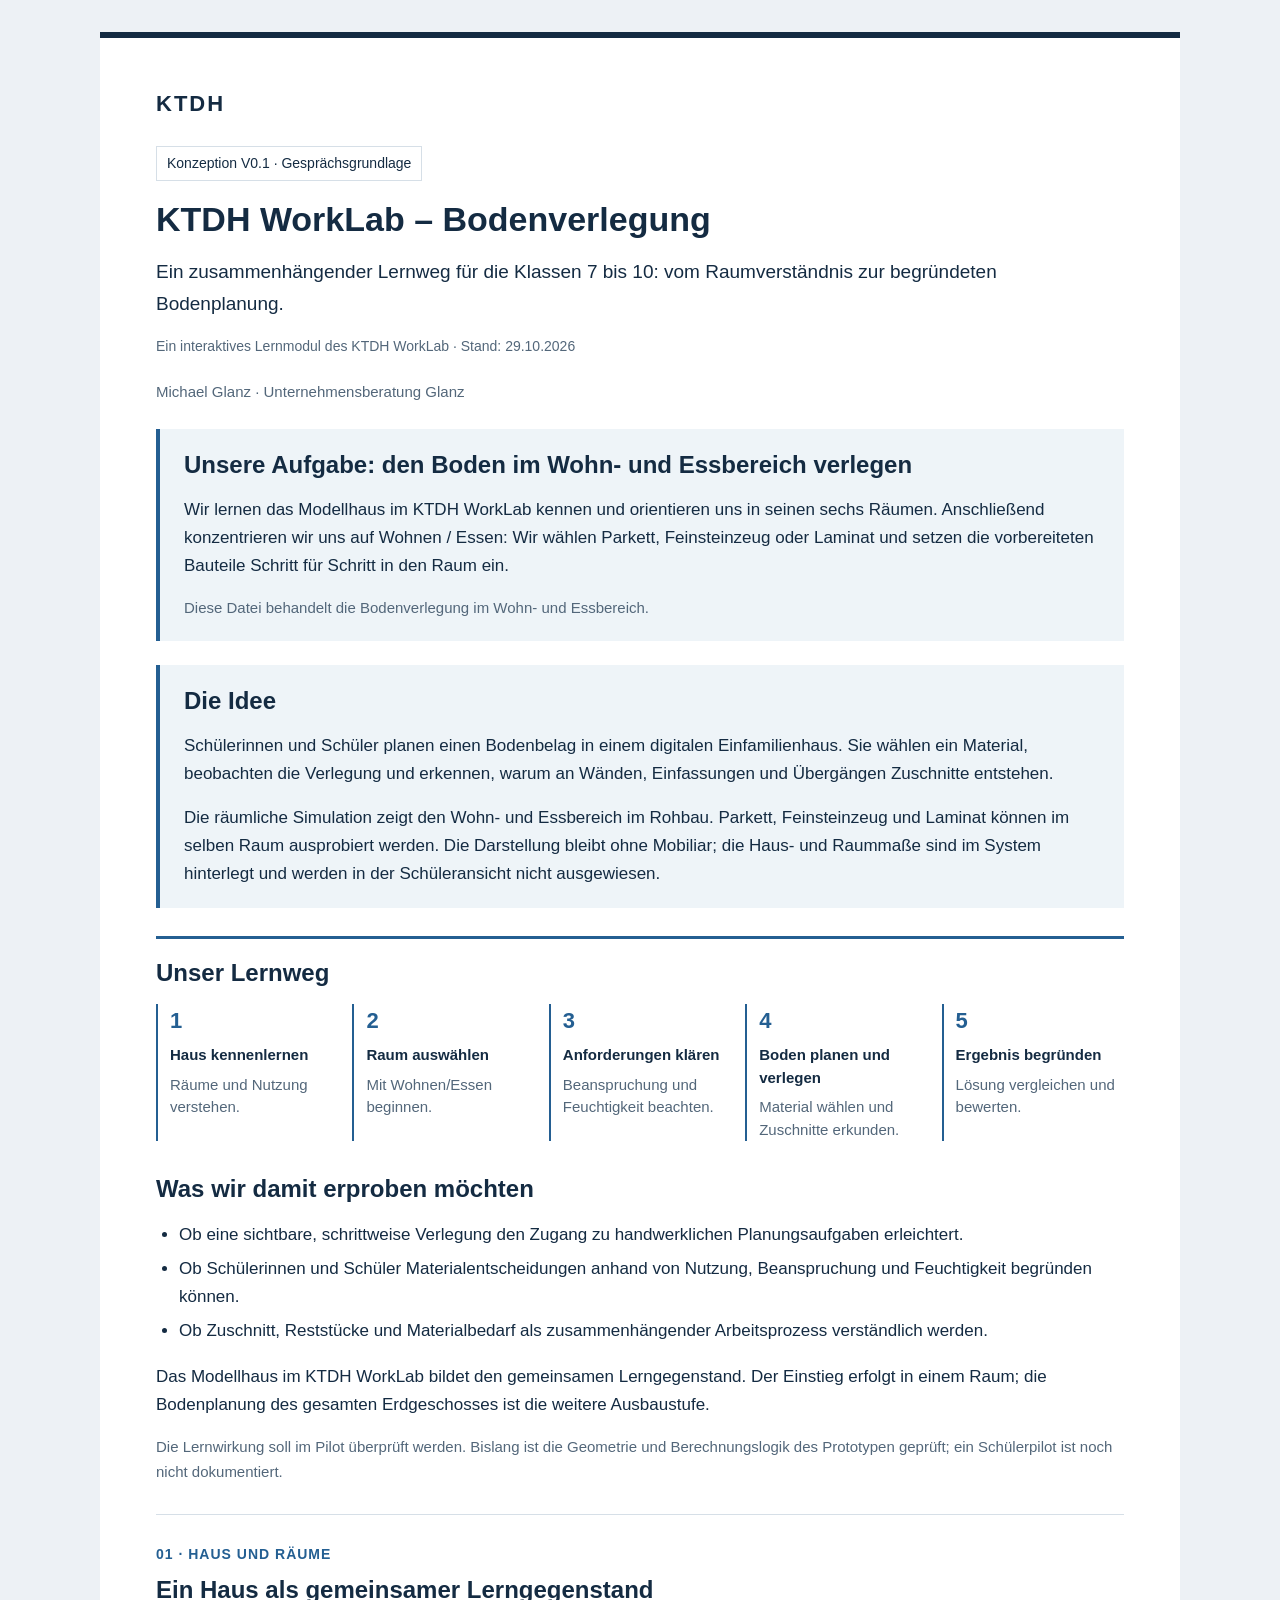
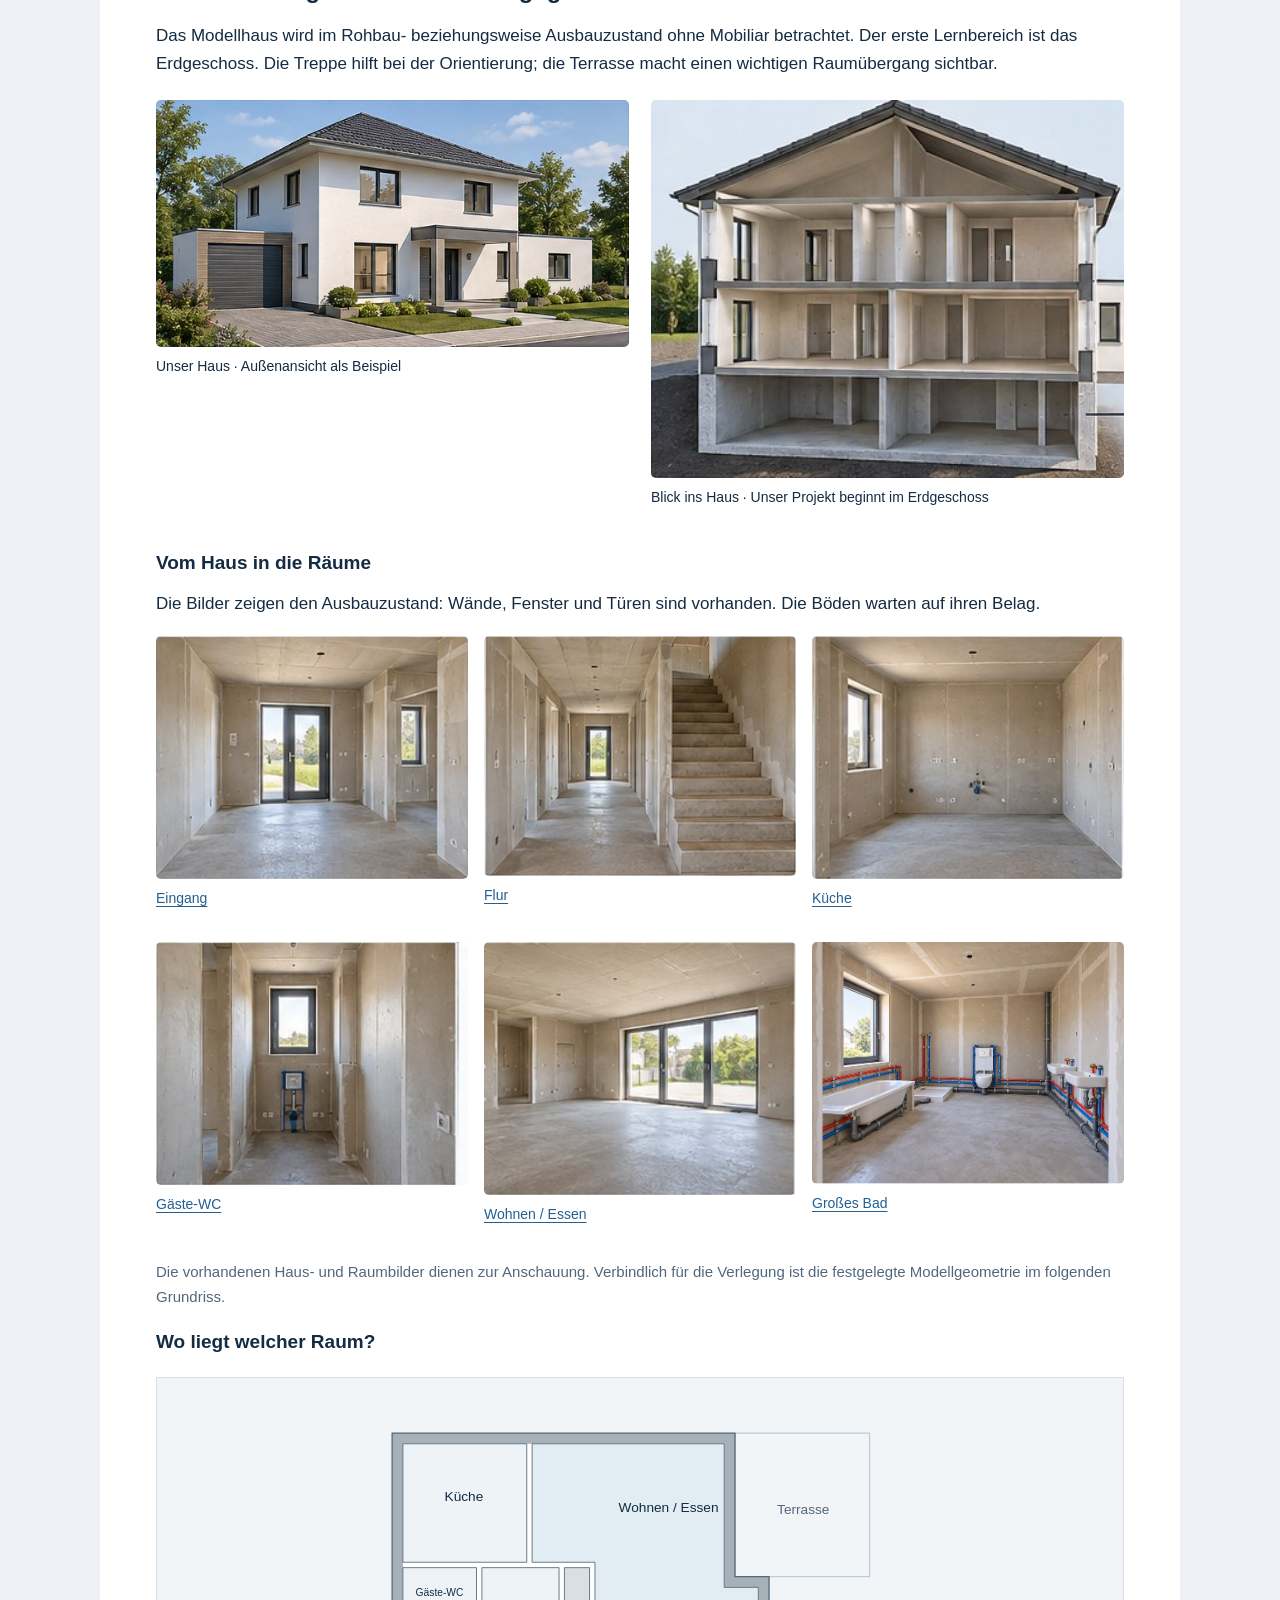
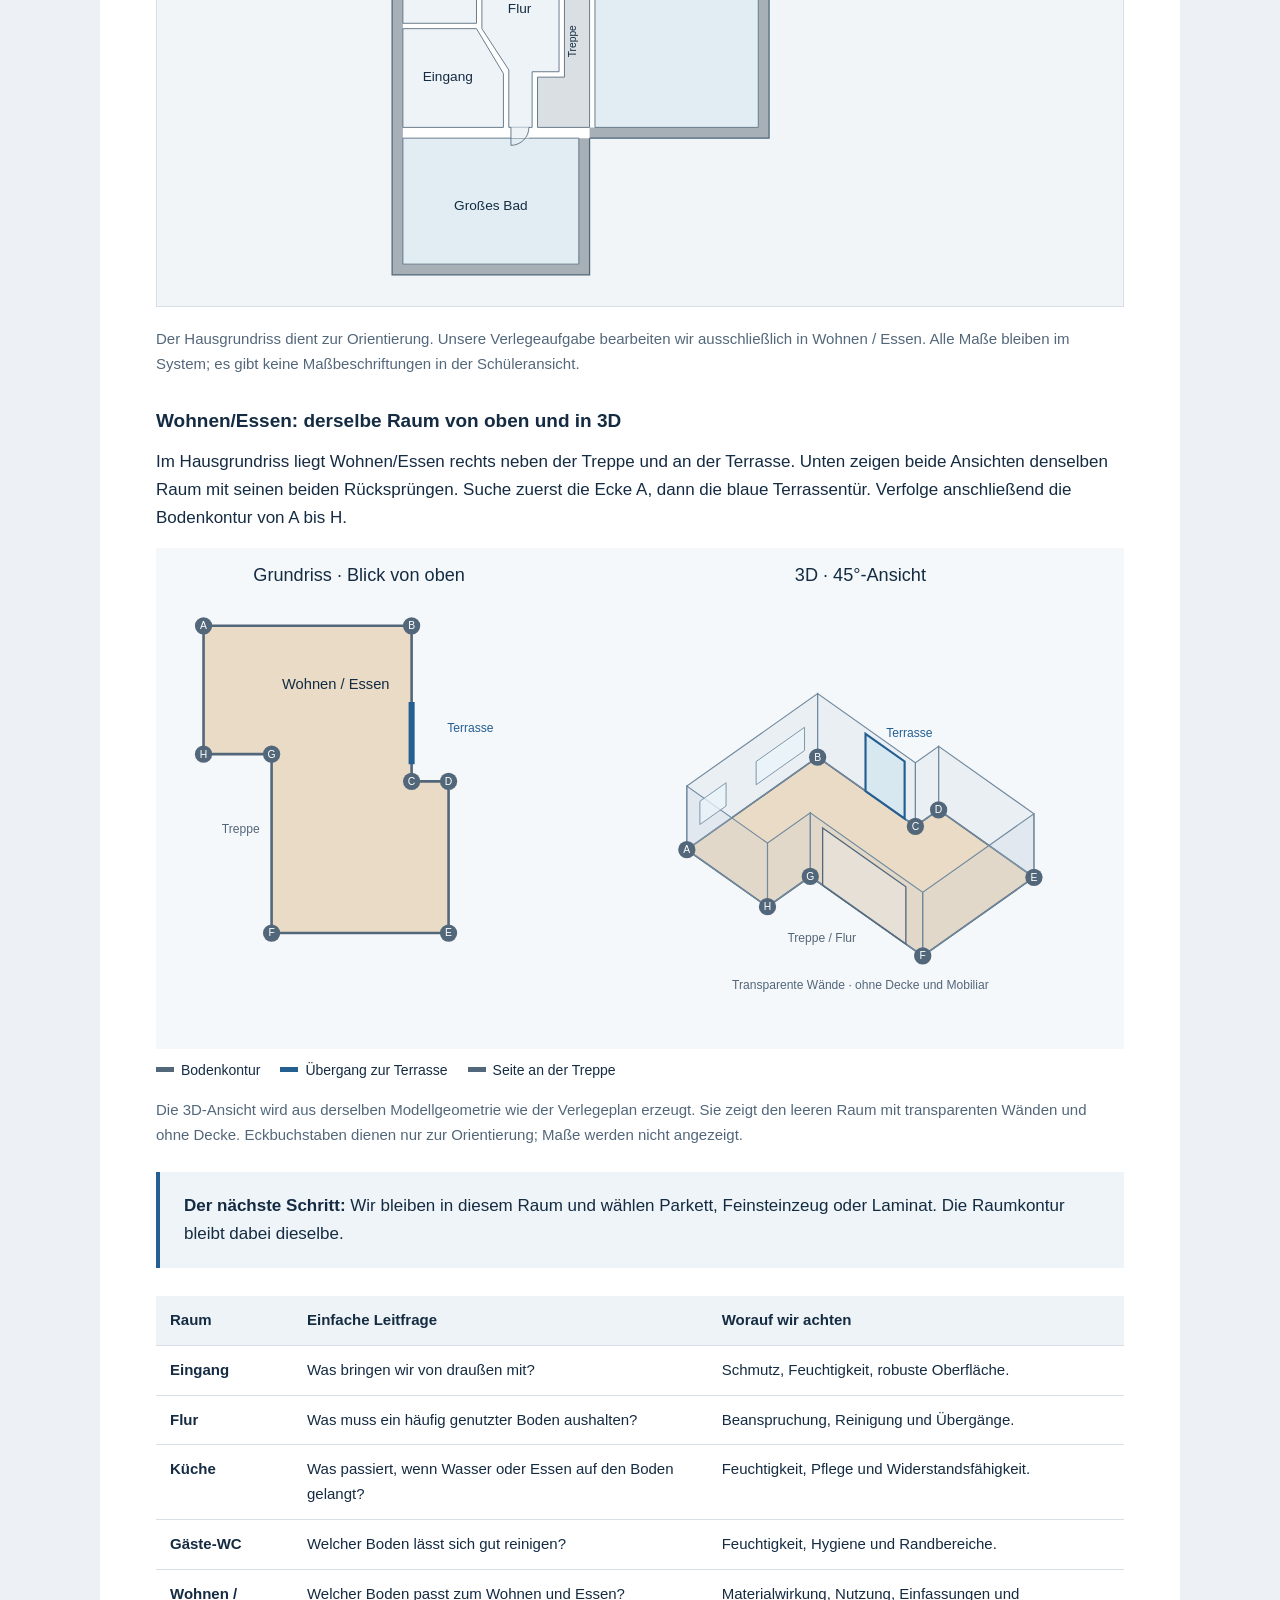
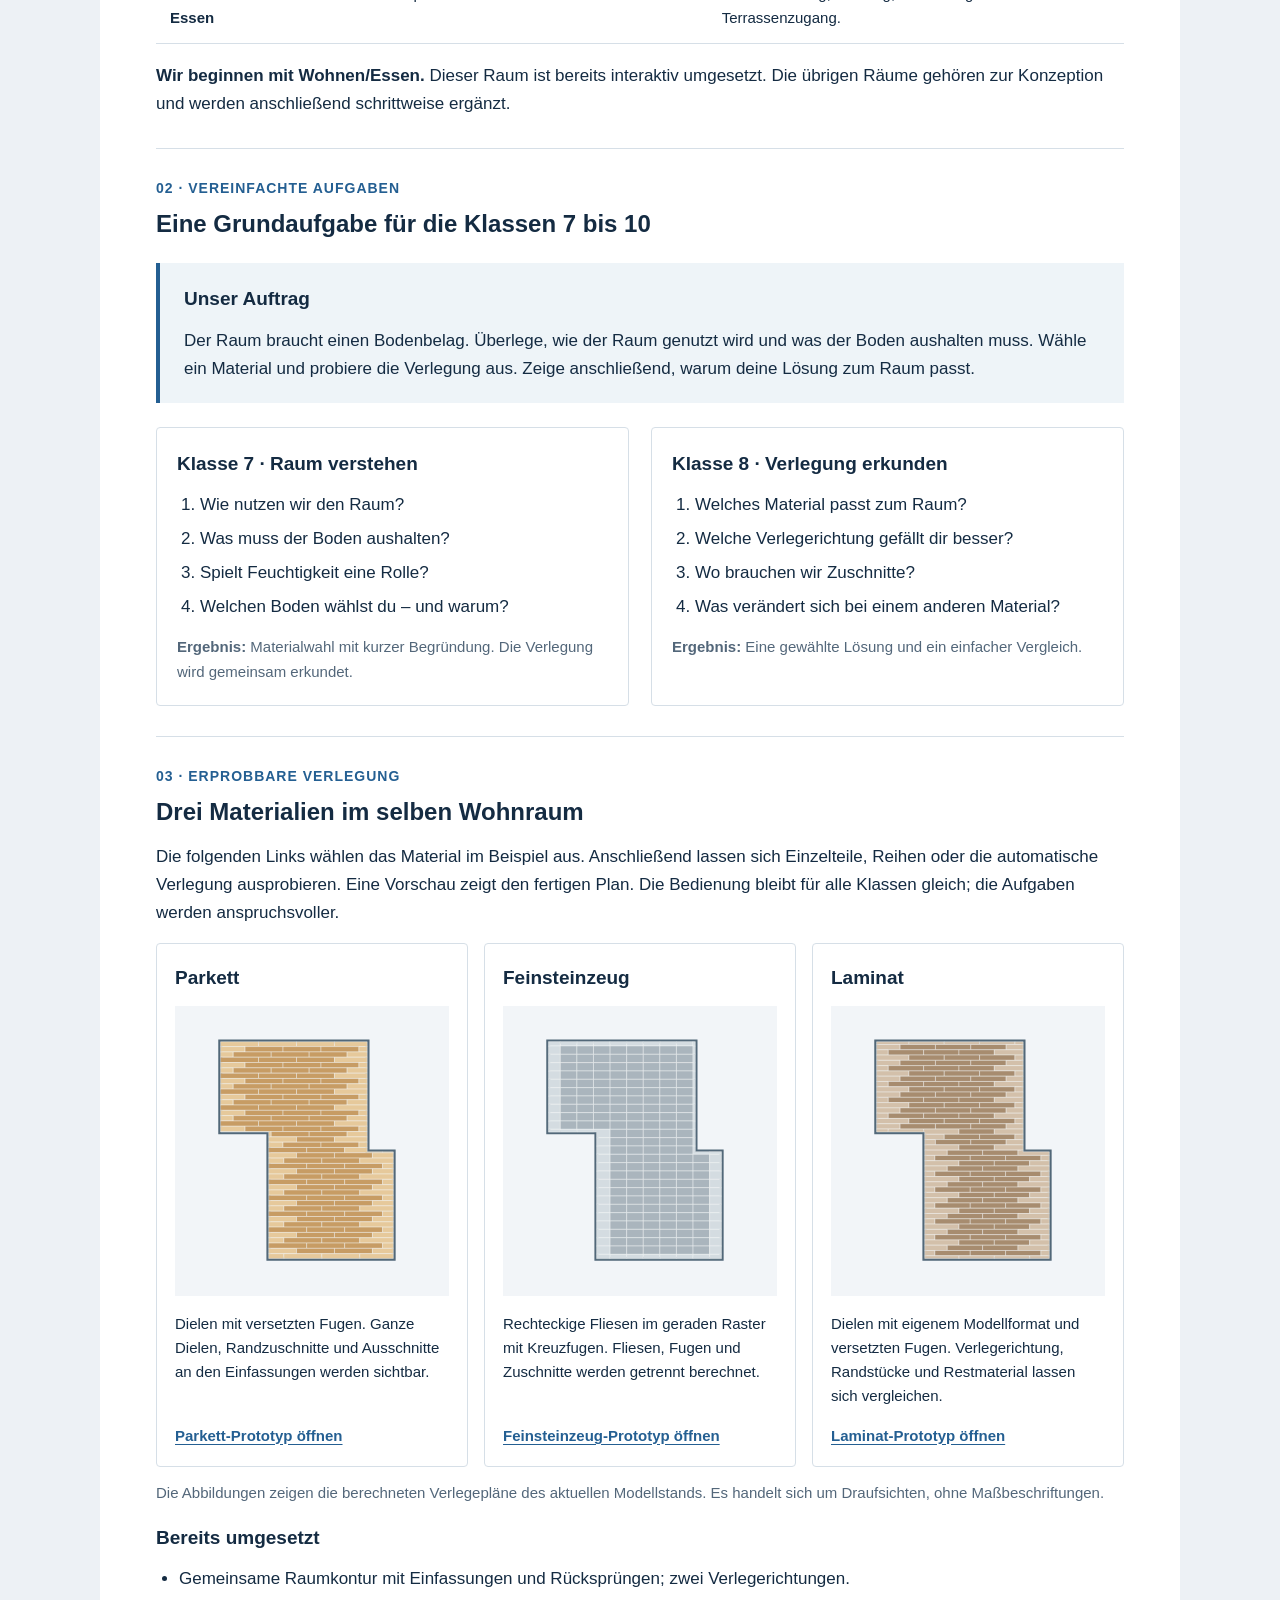
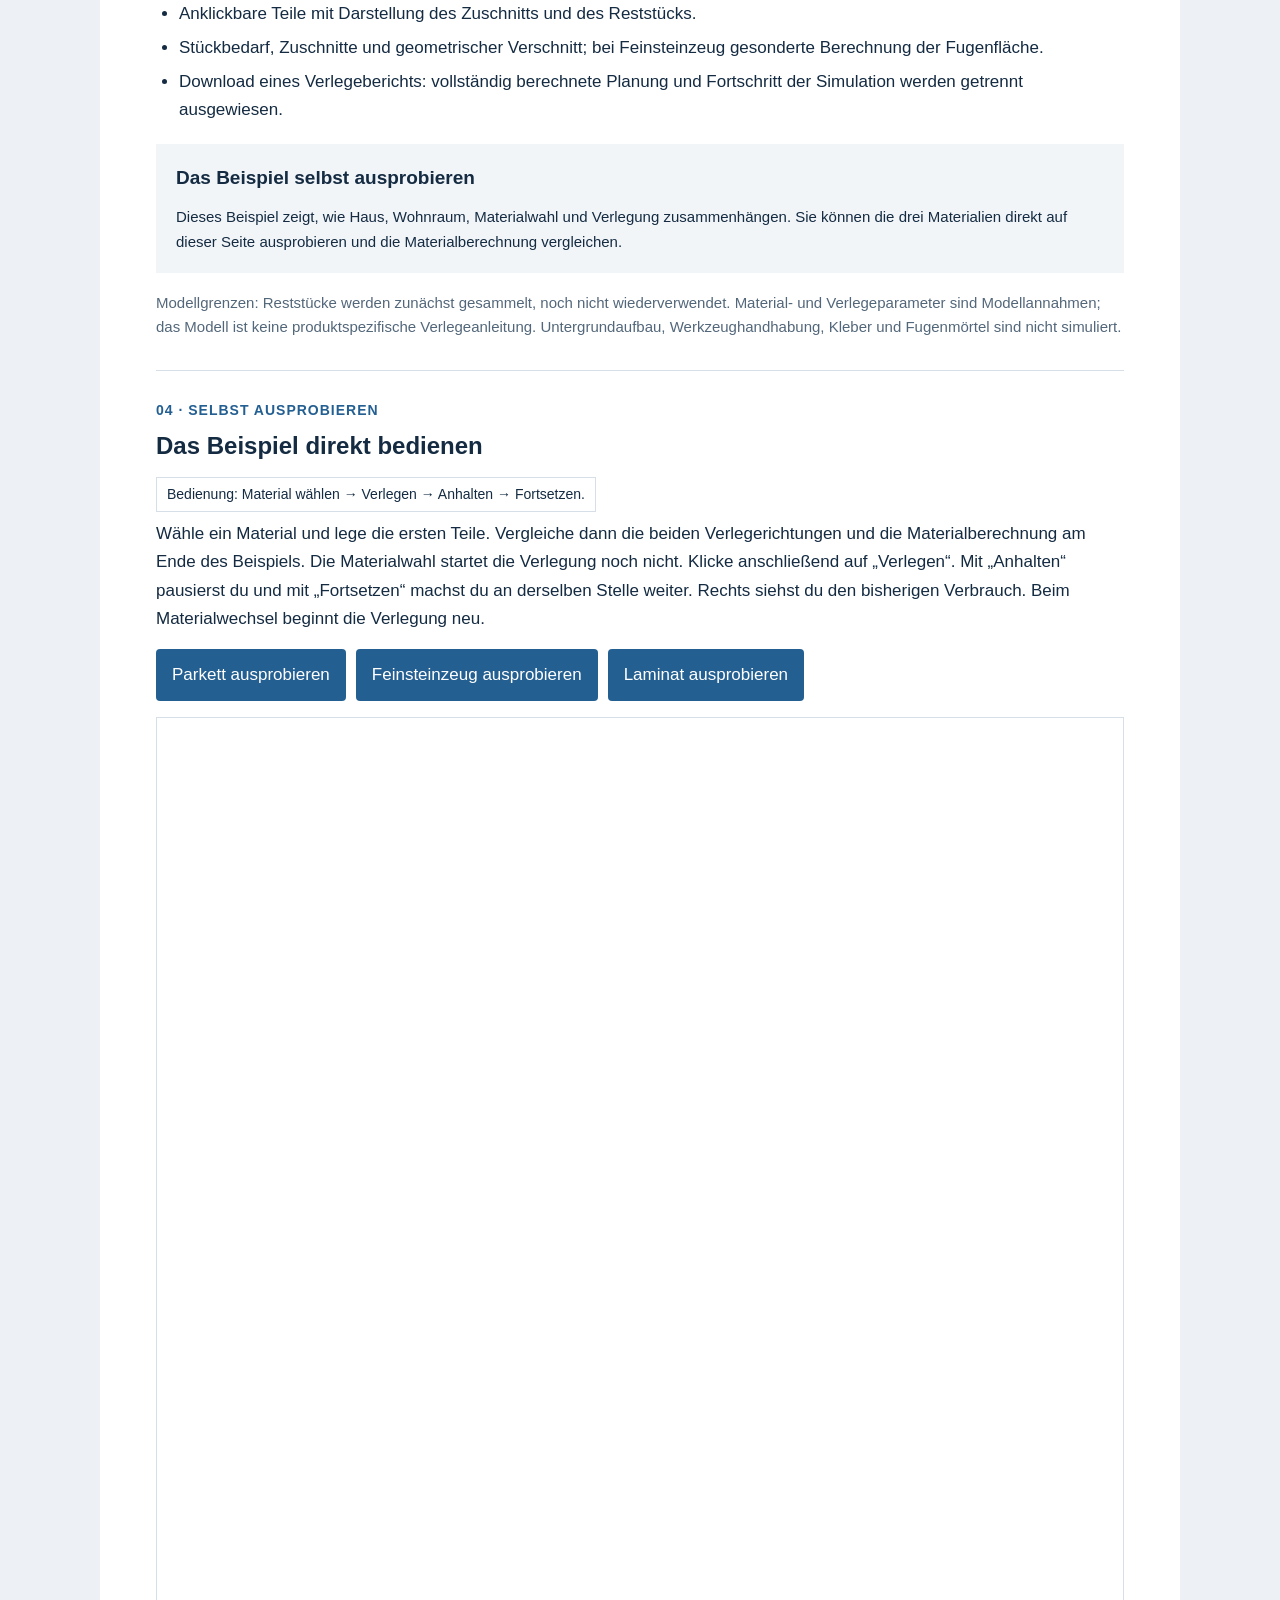
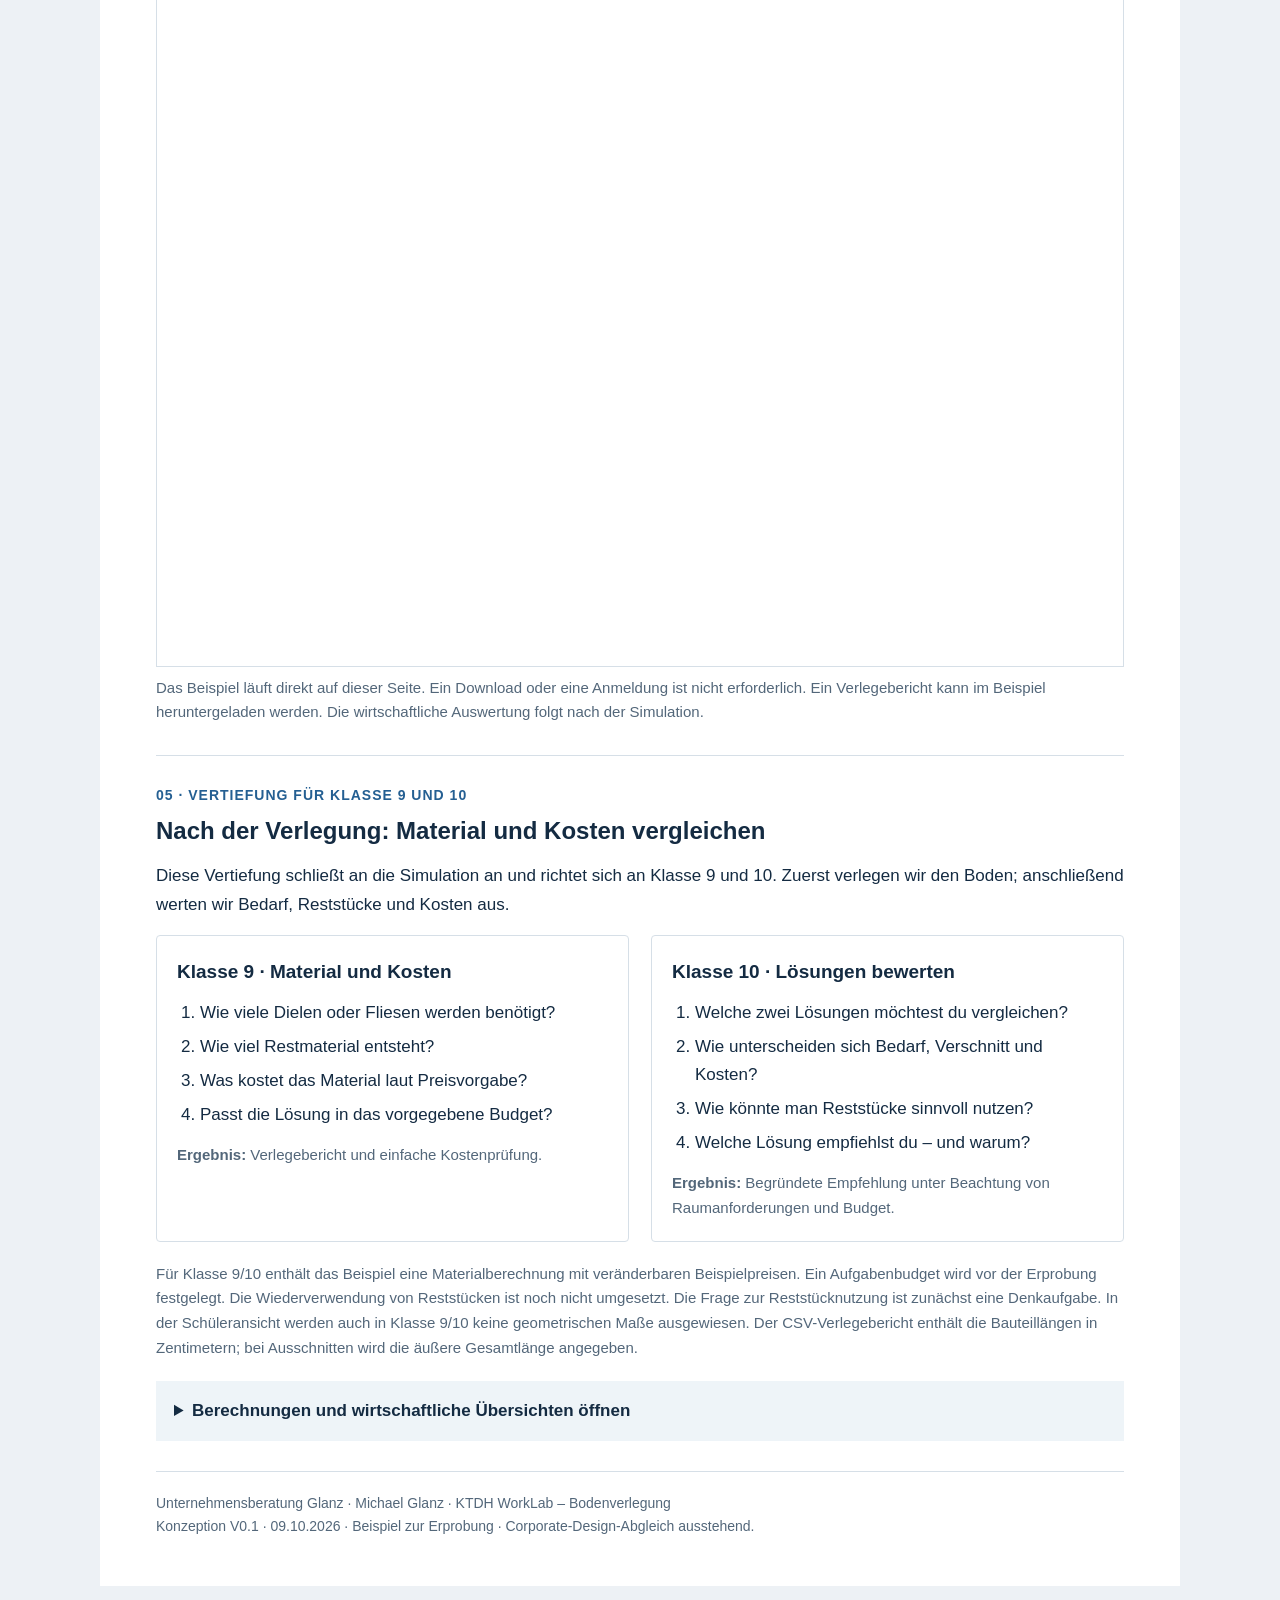
==== commit eb377d6e: "Add files via upload" ====
--- a/bodenverlegung/index.html
+++ b/bodenverlegung/index.html
@@ -31,7 +31,7 @@
 <p class="small" style="margin-top:18px">Modellgrenzen: Reststücke werden zunächst gesammelt, noch nicht wiederverwendet. Material- und Verlegeparameter sind Modellannahmen; das Modell ist keine produktspezifische Verlegeanleitung. Untergrundaufbau, Werkzeughandhabung, Kleber und Fugenmörtel sind nicht simuliert.</p></section>
 <section class="chapter" id="selbst-ausprobieren"><p class="number">04 · SELBST AUSPROBIEREN</p><h2>Das Beispiel direkt bedienen</h2><p class="status">Bedienung: Material wählen → Verlegen → Anhalten → Fortsetzen.</p><p>Wähle ein Material und lege die ersten Teile. Vergleiche dann die beiden Verlegerichtungen und die Materialberechnung am Ende des Beispiels. Die Materialwahl startet die Verlegung noch nicht. Klicke anschließend auf „Verlegen“. Mit „Anhalten“ pausierst du und mit „Fortsetzen“ machst du an derselben Stelle weiter. Rechts siehst du den bisherigen Verbrauch. Beim Materialwechsel beginnt die Verlegung neu.</p><div class="demo-controls"><button type="button" data-demo-material="parkett">Parkett ausprobieren</button><button type="button" data-demo-material="feinsteinzeug">Feinsteinzeug ausprobieren</button><button type="button" data-demo-material="laminat">Laminat ausprobieren</button></div><iframe id="localPrototype" title="Interaktive Bodenverlegung mit Materialberechnung" sandbox="allow-scripts allow-downloads allow-modals" style="width:100%;height:1550px;border:1px solid #d6dfe7;background:white" src="about:blank"></iframe><p class="small">Das Beispiel läuft direkt auf dieser Seite. Ein Download oder eine Anmeldung ist nicht erforderlich. Ein Verlegebericht kann im Beispiel heruntergeladen werden. Die wirtschaftliche Auswertung folgt nach der Simulation.</p></section><section class="chapter" id="wirtschaft"><p class="number">05 · VERTIEFUNG FÜR KLASSE 9 UND 10</p><h2>Nach der Verlegung: Material und Kosten vergleichen</h2><p>Diese Vertiefung schließt an die Simulation an und richtet sich an Klasse 9 und 10. Zuerst verlegen wir den Boden; anschließend werten wir Bedarf, Reststücke und Kosten aus.</p><div class="two grades"><article class="box"><h3>Klasse 9 · Material und Kosten</h3><ol><li>Wie viele Dielen oder Fliesen werden benötigt?</li><li>Wie viel Restmaterial entsteht?</li><li>Was kostet das Material laut Preisvorgabe?</li><li>Passt die Lösung in das vorgegebene Budget?</li></ol><p class="small"><strong>Ergebnis:</strong> Verlegebericht und einfache Kostenprüfung.</p></article><article class="box"><h3>Klasse 10 · Lösungen bewerten</h3><ol><li>Welche zwei Lösungen möchtest du vergleichen?</li><li>Wie unterscheiden sich Bedarf, Verschnitt und Kosten?</li><li>Wie könnte man Reststücke sinnvoll nutzen?</li><li>Welche Lösung empfiehlst du – und warum?</li></ol><p class="small"><strong>Ergebnis:</strong> Begründete Empfehlung unter Beachtung von Raumanforderungen und Budget.</p></article></div><p class="small" style="margin-top:20px">Für Klasse 9/10 enthält das Beispiel eine Materialberechnung mit veränderbaren Beispielpreisen. Ein Aufgabenbudget wird vor der Erprobung festgelegt. Die Wiederverwendung von Reststücken ist noch nicht umgesetzt. Die Frage zur Reststücknutzung ist zunächst eine Denkaufgabe. In der Schüleransicht werden auch in Klasse 9/10 keine geometrischen Maße ausgewiesen. Der CSV-Verlegebericht enthält die Bauteillängen in Zentimetern; bei Ausschnitten wird die äußere Gesamtlänge angegeben.</p><details class="economic-overview"><summary>Berechnungen und wirtschaftliche Übersichten öffnen</summary><p>Der Verlegeplan liefert den Materialbedarf. Für zugeschnittene Teile wird jeweils eine neue Diele oder Fliese benötigt. Bei Dielen wird der Einkauf auf ganze Pakete aufgerundet. Dadurch erkennen wir, warum der Einkauf größer ist als die tatsächlich verlegte Menge.</p><div class="table-wrap"><table><thead><tr><th>Material</th><th>Teile im Boden</th><th>Davon Zuschnitte</th><th>Einkauf</th><th>Ganze Reserve</th><th>Rest + Schnittverlust</th><th>Beispielpreis</th><th>Bodenbelag gesamt</th></tr></thead><tbody><tr><td>Parkett</td><td>175 Stück</td><td>76 Stück</td><td>22 Pakete</td><td>1 Diele</td><td>19,3 %</td><td>85,00 € / Paket</td><td>1870,00 €</td></tr><tr><td>Feinsteinzeug</td><td>239 Stück</td><td>72 Stück</td><td>239 Fliesen</td><td>Einzelstückmodell</td><td>13,5 %</td><td>8,10 € / Fliese (30 × 60 cm)</td><td>1935,90 €</td></tr><tr><td>Laminat</td><td>192 Stück</td><td>91 Stück</td><td>24 Pakete</td><td>0 Dielen</td><td>20,5 %</td><td>35,00 € / Paket</td><td>840,00 €</td></tr></tbody></table></div><p class="small">Berechnungsstand: Verlegerichtung zum Terrassenzugang. Rest und Schnittverlust beziehen sich auf das Ausgangsmaterial der verwendeten Stücke; ganze Paketreserven sind darin nicht enthalten. Die Fliesen werden hier einzeln gerechnet; eine produktspezifische Paketgröße ist noch nicht festgelegt.</p><div class="purpose"><h3>Die einfache Kostenrechnung</h3><p>Einkaufsmenge × Preis je Paket oder Fliese = Kosten des Bodenbelags.</p><p>Die Preise sind frei gewählte Unterrichtsannahmen, keine Marktpreise oder Angebote. Im Beispiel unten können sie verändert werden. Dämmunterlage beziehungsweise Kleber und bei Feinsteinzeug auch Fugenmörtel werden in der ergänzenden Rechnung berücksichtigt. Sockelleisten, Übergangsprofile, Werkzeuge, weitere Untergrundvorbereitung, Lieferung und Arbeitsleistung sind noch nicht enthalten.</p></div><h3>Verlegematerial gehört zur Wirtschaftlichkeit</h3><p>Parkett kann im Modell schwimmend mit Dämmunterlage oder verklebt mit Parkettkleber gerechnet werden. Die beiden Varianten sind Alternativen. Laminat wird mit Dämmunterlage gerechnet; Feinsteinzeug mit Fliesenkleber und Fugenmörtel.</p><div class="table-wrap"><table><thead><tr><th>Variante</th><th>Zusätzliches Verlegematerial im Modell</th><th>Zusatzkosten</th><th>Material gesamt</th></tr></thead><tbody><tr><td>Parkett, schwimmend</td><td>4 Rollen Dämmunterlage × 40 €</td><td>160 €</td><td>2.030 €</td></tr><tr><td>Parkett, verklebt</td><td>4 Gebinde Parkettkleber × 55 €</td><td>220 €</td><td>2.090 €</td></tr><tr><td>Feinsteinzeug</td><td>8 Säcke Fliesenkleber × 25 € + 2 Gebinde Fugenmörtel × 20 €</td><td>240 €</td><td>957 €</td></tr><tr><td>Laminat</td><td>4 Rollen Dämmunterlage × 40 €</td><td>160 €</td><td>1.000 €</td></tr></tbody></table></div><p class="small">Vereinfachte Modellrechnung für die erste Verlegerichtung. Mengen beruhen auf dem internen Flächenbedarf und angenommenen Reichweiten, auf volle Gebinde aufgerundet. Preise sind frei gewählte Unterrichtsannahmen. Produktverbrauch, Untergrund und zusätzliche Reserve sind noch nicht geprüft. Im Beispiel können die Verlegevariante für Parkett und alle Einheitspreise geändert werden. Das Einbringen der Dämmunterlage beziehungsweise des Klebers wird noch nicht simuliert.</p><p><strong>Für Klasse 9/10:</strong> Vergleicht Materialkosten und Restanteil. Prüft beide Verlegerichtungen. Passt eure Wahl zum Raum und zum vorgegebenen Budget? Ein günstigerer Belag ist nur dann eine passende Lösung, wenn er auch die Nutzungsanforderungen erfüllt.</p></details></section><footer>Unternehmensberatung Glanz · Michael Glanz · KTDH WorkLab – Bodenverlegung<br>Konzeption V0.1 · 09.10.2026 · Beispiel zur Erprobung · Corporate-Design-Abgleich ausstehend.</footer>
 </main><script>
-const embeddedPrototype="<!doctype html>\n<html lang=\"de\"><head><meta charset=\"utf-8\"><meta name=\"viewport\" content=\"width=device-width,initial-scale=1\"><title>KTDH \u00b7 Boden verlegen</title><meta name=\"description\" content=\"Parkett, Feinsteinzeug oder Laminat im Wohn- und Essbereich des digitalen Einfamilienhauses verlegen. Raumkontur, Fugen und Zuschnitte ohne Ma\u00dfangaben.\"><style>:root{font-family:Arial,Helvetica,sans-serif;color:#172c40;background:#edf1f5;font-size:16px;--ink:#142b42;--accent:#b77a36;--line:#d6dfe7}*{box-sizing:border-box}body{margin:0}header{background:var(--ink);color:white;padding:22px max(28px,calc((100vw - 1440px)/2));display:flex;justify-content:space-between;align-items:center;border-bottom:4px solid #c58a43}.brand{font-size:24px;font-weight:700;letter-spacing:2px}.brand span{font-size:14px;letter-spacing:0;display:inline-block;margin-left:24px;font-weight:400;color:#d1dce5}.version{font-size:14px;color:#d1dce5}main{max-width:1440px;margin:auto;padding:32px 28px}.intro{display:flex;justify-content:space-between;gap:20px;align-items:center;margin-bottom:28px}h1{font-size:36px;letter-spacing:-1px;margin:7px 0 10px}h2{font-size:20px;margin:0 0 10px}p{line-height:1.5;margin:8px 0}.eyebrow{font-size:12px;font-weight:700;letter-spacing:1.6px;color:#627487}.badge{border:1px solid #bdcbd6;padding:9px 12px;border-radius:4px;font-size:14px;white-space:nowrap}.workspace{display:grid;grid-template-columns:290px minmax(0,1fr);gap:22px}.panel{background:#fff;border:1px solid var(--line);border-radius:8px;padding:22px;box-shadow:0 2px 6px #142b4205}aside{align-self:start}.right{min-width:0;display:flex;flex-direction:column;gap:18px}fieldset{border:0;padding:18px 0 20px;margin:0;border-top:1px solid var(--line)}legend{font-size:14px;font-weight:700;padding:0 9px 0 0}label{display:block;font-size:14px;line-height:1.4;margin:0 0 14px}label span{font-size:12px;color:#6a7d8d;float:right}input,select{display:block;width:100%;background:#f9fbfd;border:1px solid #becbd7;padding:10px;color:var(--ink);font:inherit;font-size:16px;margin-top:5px;border-radius:4px}input:focus,select:focus,button:focus-visible{outline:3px solid #6089af;outline-offset:2px}.pair{display:grid;grid-template-columns:1fr 1fr;gap:12px}.small{font-size:14px;color:#647585;line-height:1.5}.stats{display:grid;grid-template-columns:repeat(4,1fr);gap:12px}.stat{background:var(--ink);color:#fff;border-radius:6px;padding:17px}.stat span{font-size:14px;display:block;color:#c6d6e4}.stat strong{display:block;font-size:25px;margin:9px 0 6px;font-weight:500}.stat em{font-size:12px;color:#c6d6e4;font-style:normal}.sectionHead{display:flex;align-items:center;justify-content:space-between;gap:12px;margin-bottom:14px}.sectionHead h2{margin-bottom:0}.switch{display:flex;border:1px solid #c4d0da;border-radius:4px;overflow:hidden}button{cursor:pointer;background:white;border:0;font:inherit;font-size:14px;padding:9px 13px;color:var(--ink)}button.active{background:var(--ink);color:white}.secondary{border:1px solid #aebdca;border-radius:4px;background:#fff;font-weight:600}.secondary:hover{background:#e9eff4}.plan{background:#f2f5f8;border:1px solid #e2e8ed;border-radius:4px;min-height:330px;display:flex;align-items:center;justify-content:center}.plan svg{width:100%;max-height:475px;display:block}.plan svg text{font-family:Arial,sans-serif;fill:#53677a;font-size:15px}.plank{cursor:pointer;stroke:#fff;stroke-width:1.1;vector-effect:non-scaling-stroke;fill:#c79c64}.plank.cut{fill:#e6c99b}.plank:hover,.plank:focus{fill:#80a2c5;outline:none}.plank.chosen{fill:#245f92;stroke:#113a5d;stroke-width:2}.legend{display:flex;gap:20px;flex-wrap:wrap;margin:16px 0;font-size:14px;color:#647585}.legend span{display:flex;gap:7px;align-items:center}.legend i{width:12px;height:12px;display:block;border-radius:2px}.full{background:#c79c64}.cut{background:#e6c99b}.selected{background:#245f92}.detail{border-left:3px solid #245f92;padding:12px 16px;background:#f2f6fa;line-height:1.6;font-size:14px}.detail strong{font-size:16px}.notes{color:#8a4614;background:#fff5e8;line-height:1.5;font-size:14px;margin-top:12px;border-radius:4px}.notes:empty{display:none}.notes p{padding:8px 12px}#errors:not(:empty){background:#fff0ed;border:1px solid #d88072;padding:14px;border-radius:4px}#balance{display:grid;grid-template-columns:1fr 1fr;gap:16px}.balanceList{margin:0}.balanceList div{display:flex;justify-content:space-between;gap:16px;padding:9px 0;border-bottom:1px solid #e6ecf1;font-size:14px}.balanceList dd{margin:0;font-weight:700;white-space:nowrap}.formula{background:#eef4f8;border:1px solid #d4e2ed;padding:15px;line-height:1.6;font-size:14px}.formula strong{display:block;font-size:20px;margin:8px 0}.formula .success{color:#245f64}.cuts{margin-top:24px}.cuts>p{font-size:14px;color:#647585;max-width:950px}.tableWrap{overflow:auto;max-height:410px;margin-top:18px}table{border-collapse:collapse;width:100%;font-size:14px;text-align:left}th{position:sticky;top:0;background:#eef3f7;color:#53697c;padding:12px;font-weight:600;white-space:nowrap}td{padding:10px 12px;border-bottom:1px solid #e0e7ed}td:nth-child(3){font-family:monospace}tbody tr:hover{background:#f4f7fa}.scope{display:grid;grid-template-columns:1fr 1fr;gap:35px;margin:30px 0}.scope h2{font-size:17px}.scope p{font-size:14px;color:#647585}footer{font-size:12px;line-height:1.7;border-top:1px solid var(--line);padding-top:20px;color:#647585}@media(max-width:1000px){.stats{grid-template-columns:repeat(2,1fr)}.brand span{display:block;margin:5px 0}.workspace{grid-template-columns:260px minmax(0,1fr)}#balance{grid-template-columns:1fr}}@media(max-width:730px){header{padding:18px 20px}.version{max-width:100px;line-height:1.5}main{padding:24px 16px}h1{font-size:28px}.intro{display:block}.badge{display:inline-block;margin-top:10px}.workspace{grid-template-columns:1fr}aside form{display:grid;grid-template-columns:1fr 1fr;gap:12px}aside form fieldset:last-of-type{grid-column:1/-1}.panel{padding:17px}.sectionHead{align-items:flex-start;flex-wrap:wrap}.scope{grid-template-columns:1fr;gap:12px}.plan{min-height:260px}}@media(max-width:420px){aside form{display:block}.stats{gap:8px}.stat{padding:12px}.stat strong{font-size:23px}.brand span{font-size:12px}.legend{gap:10px}}@media print{header{color:black;background:white}aside,.switch,#csv,#reset{display:none}.workspace{display:block}.stats{margin-bottom:16px}.stat{background:white;color:black;border:1px solid #ccc}.stat span,.stat em{color:#555}.tableWrap{max-height:none}.scope{break-inside:avoid}main{padding:0}.panel{break-inside:avoid;box-shadow:none;margin:12px 0}}\n:root{--accent:#b77a36}.intro{margin-bottom:22px}.eyebrow{font-size:.875rem}.laying{display:grid;grid-template-columns:minmax(0,1fr) 340px;gap:22px;align-items:start}.side{display:flex;flex-direction:column;gap:18px}.floorPanel{min-width:0}.floorCanvas{background:#f2f5f8;border-radius:4px;min-height:480px;display:flex;justify-content:center;align-items:center;overflow:hidden}.floorCanvas svg{display:block;width:100%;max-height:610px}.floorCanvas .board{stroke:#f9f4eb;stroke-width:1;vector-effect:non-scaling-stroke;fill:#c79c64;cursor:pointer}.floorCanvas .board.cutBoard{fill:#e6c99b}.floorCanvas .board:hover,.floorCanvas .board:focus-visible{fill:#80a2c5;stroke:#142b42;stroke-width:2;outline:none}.floorCanvas .board.chosen{fill:#245f92;stroke:#143d60;stroke-width:2}.floorCanvas .ghost{fill:#245f9212;stroke:#245f92;stroke-width:2;stroke-dasharray:6 5;vector-effect:non-scaling-stroke}.floorCanvas .wall{stroke:#526879;stroke-width:12;stroke-linejoin:miter;vector-effect:non-scaling-stroke;fill:#e5e7e7}.floorCanvas .label{font:600 16px Arial;fill:#647585}.nextSwatch{background:#e3edf7;border:1px dashed #245f92}.actionbar{display:flex;gap:10px;flex-wrap:wrap;margin-top:18px}button{font-size:1rem;min-height:42px;line-height:1.35;border-radius:4px}button:disabled{opacity:.45;cursor:default}.primary{background:#142b42;color:#fff;font-weight:700;padding:12px 18px}.primary:hover{background:#245f92}.progressCaption{display:flex;justify-content:space-between;gap:15px;margin:22px 0 9px;font-size:.875rem}progress{width:100%;height:10px;display:block;border:0;appearance:none;border-radius:6px;overflow:hidden}progress::-webkit-progress-bar{background:#e0e8ee}progress::-webkit-progress-value{background:#245f92}progress::-moz-progress-bar{background:#245f92}.smallActions{display:flex;gap:10px;flex-wrap:wrap;margin:18px 0 12px}.directions{display:flex;flex-direction:column;gap:8px}.direction{border:1px solid #b7c8d5;text-align:left;padding:12px}.direction.active{background:#142b42;border-color:#142b42;color:white}.pill{font-size:.875rem;padding:5px 8px;background:#eef3f7;border-radius:3px;color:#53697c}.material{margin:14px 0 20px}.material div{display:flex;justify-content:space-between;gap:16px;padding:10px 0;border-bottom:1px solid #e3e9ee;font-size:.875rem}.material dt{color:#647585}.material dd{margin:0;font-weight:700;text-align:right}.side p{font-size:1rem}.side p.small{font-size:.875rem}.side .sectionHead{align-items:flex-start}.side h2{font-size:1.125rem}.reflection{margin:22px 0}.reflection p{margin-bottom:0}#stockDiagram svg{display:block;width:100%;height:auto;margin-top:16px}footer{font-size:.875rem}.legend{font-size:.875rem}#hint{font-size:.875rem}.version{font-size:.875rem}@media(max-width:1020px){.laying{grid-template-columns:minmax(0,1fr) 285px}.floorCanvas{min-height:420px}}@media(max-width:780px){.laying{grid-template-columns:1fr}.side{display:grid;grid-template-columns:1fr 1fr}.side section:last-child{grid-column:1/-1}.floorCanvas{min-height:360px}.actionbar button{flex:1 1 140px}}@media(max-width:500px){.side{display:flex}.floorCanvas{min-height:330px}.switch{width:100%}.switch button{flex:1}.brand{font-size:1.3rem}.version{font-size:.875rem}.progressCaption{flex-wrap:wrap}h1{font-size:1.7rem}}\n:root .materialChoice{display:flex;gap:10px;align-items:center;flex-wrap:wrap;margin:0 0 22px}.materialChoice button{border:1px solid #b7c8d5;padding:12px 24px;font-weight:600}.materialChoice button.active{background:#142b42;color:#fff;border-color:#142b42}.materialChoice p{margin-left:5px}.floorCanvas.tiles .board{fill:#aab5bd;stroke:#edf1f3;stroke-width:.6}.floorCanvas.tiles .board.cutBoard{fill:#d4dce1}.floorCanvas.tiles .board.chosen{fill:#245f92}.floorCanvas.tiles .board:hover,.floorCanvas.tiles .board:focus-visible{fill:#80a2c5}.tilesLegend .full{background:#aab5bd}.tilesLegend .cut{background:#d4dce1}@media(max-width:500px){.materialChoice button{flex:1}.materialChoice p{flex-basis:100%;margin-left:0}.floorCanvas .label{font-size:28px}}\n.floorCanvas.laminate .board{fill:#a78c6f}.floorCanvas.laminate .board.cutBoard{fill:#d3c0aa}.floorCanvas.laminate .board.chosen{fill:#245f92}.floorCanvas.laminate .board:hover,.floorCanvas.laminate .board:focus-visible{fill:#80a2c5}.laminateLegend .full{background:#a78c6f}.laminateLegend .cut{background:#d3c0aa}\n\n.floorCanvas{background:linear-gradient(150deg,#f8f6f0,#e5edf2);min-height:500px}.floorCanvas svg{max-height:650px}.floorCanvas .board{stroke:#ede0c9;stroke-width:.55}.floorCanvas.tiles .board{stroke:#eff3f4;stroke-width:.4}.floorCanvas .board.chosen{stroke:#245f92;stroke-width:2}.floorCanvas .board:hover,.floorCanvas .board:focus-visible{stroke:#245f92;stroke-width:2;filter:brightness(1.15)}.floorCanvas .ghost{fill:#b8d9ef66;stroke:#245f92;stroke-width:2;stroke-dasharray:6 4}.dragMaterial{position:fixed;z-index:99;pointer-events:none;background:#142b42;color:white;padding:12px 18px;border-radius:6px;box-shadow:0 8px 20px #0003}#stockPiece{touch-action:none}#takePiece{width:100%;margin-top:12px}#stockPiece:focus-visible{outline:2px solid #245f92}\nsummary{cursor:pointer;font-weight:700;line-height:1.5}#economicPanel{margin-top:26px}.materialSummary{display:grid;grid-template-columns:1fr 1fr;gap:22px;align-items:start;margin-top:22px}.materialSummary .panel{min-width:0}.materialSummary summary{cursor:pointer;font-weight:700}.materialSummary details>summary{margin-bottom:12px}@media(max-width:780px){.side{display:flex}.materialSummary{grid-template-columns:1fr}}@media print{.materialSummary{display:block}}\n.materialKnowledge{margin-top:22px}.knowledgeCards{display:grid;grid-template-columns:repeat(3,minmax(0,1fr));gap:16px;margin:18px 0}.knowledgeCard{border:1px solid #d6dfe7;border-radius:6px;padding:16px;min-width:0;background:#fbfcfd}.knowledgeCard h3{font-size:17px;margin:12px 0 8px}.knowledgeCard p{font-size:14px;line-height:1.55}.knowledgeCard svg{display:block;width:100%;height:auto;background:#eef3f6;border-radius:4px}.knowledgeSources summary{cursor:pointer;font-size:14px}@media(max-width:1000px){.knowledgeCards{grid-template-columns:repeat(2,minmax(0,1fr))}}@media(max-width:600px){.knowledgeCards{grid-template-columns:1fr}}@media print{.knowledgeCard{break-inside:avoid}}\n</style></head>\n<body><header><div class=\"brand\">KTDH<span>Digitales Einfamilienhaus</span></div><div class=\"version\" id=\"version\">Parkett \u00b7 Modellverlegung</div></header>\n<main><div class=\"intro\"><div><p class=\"eyebrow\">WOHNEN / ESSEN</p><h1 id=\"heading\">Wir verlegen Parkett.</h1><p id=\"introText\">Lege die erste Diele. Beobachte die Zuschnitte an den Einfassungen.</p></div><span class=\"badge\">Sch\u00fcleransicht</span></div>\n<div class=\"materialChoice\" role=\"group\" aria-label=\"Bodenbelag w\u00e4hlen\"><button id=\"parkett\" aria-pressed=\"false\">Parkett</button><button id=\"feinsteinzeug\" aria-pressed=\"false\">Feinsteinzeug</button><button id=\"laminat\" class=\"active\" aria-pressed=\"true\">Laminat</button><p class=\"small\">W\u00e4hle ein Material und setze die vorbereiteten Bauteile einzeln in den Raum. Du kannst auch eine Reihe oder den gesamten Boden verlegen.</p></div>\n<div class=\"laying\"><section class=\"panel floorPanel\"><div class=\"sectionHead\"><h2>Unser Wohnraum</h2><div class=\"switch\" aria-label=\"Bodenansicht\"><button id=\"working\" class=\"active\" aria-pressed=\"true\">Verlegung</button><button id=\"preview\" aria-pressed=\"false\">Fertigen Boden ansehen</button></div></div>\n<div class=\"floorCanvas\" id=\"plan\"></div>\n<div class=\"legend\" id=\"legend\"><span><i class=\"full\"></i>Verlegt</span><span><i class=\"cut\"></i>Zuschnitt</span><span><i class=\"selected\"></i>Ausgew\u00e4hlt</span><span><i class=\"nextSwatch\"></i><span id=\"nextLegend\">N\u00e4chste Diele</span></span></div>\n<div class=\"actionbar\"><button class=\"primary\" id=\"next\">Erste Diele verlegen</button><button class=\"secondary\" id=\"row\">Reihe verlegen</button><button class=\"secondary\" id=\"auto\">Verlegen</button><button class=\"secondary\" id=\"pause\" disabled>Anhalten</button></div>\n<div class=\"progressCaption\"><span id=\"progressText\" role=\"status\" aria-live=\"polite\"></span><span id=\"percentage\"></span></div><progress id=\"progress\" value=\"0\" max=\"100\" aria-label=\"Verlegefortschritt\"></progress>\n<div class=\"smallActions\"><button class=\"secondary\" id=\"undo\">Eine Diele zur\u00fcck</button><button class=\"secondary\" id=\"restart\">Neu beginnen</button></div>\n<p class=\"small\" id=\"hint\">Die blau gestrichelte Diele ist als N\u00e4chstes dran.</p></section>\n<aside class=\"side\"><section class=\"panel\"><h2>Verlegerichtung</h2><div class=\"directions\" role=\"group\" aria-label=\"Verlegerichtung w\u00e4hlen\"><button id=\"horizontal\" class=\"direction active\" aria-pressed=\"true\">Zum Terrassenzugang</button><button id=\"vertical\" class=\"direction\" aria-pressed=\"false\">Quer dazu</button></div><p class=\"small\" id=\"layoutNote\">Ein Richtungswechsel beginnt die Verlegung neu.</p></section>\n<section class=\"panel\"><div class=\"sectionHead\"><h2 id=\"pieceTitle\">Die erste Diele</h2><span id=\"pieceTag\" class=\"pill\"></span></div><p id=\"pieceText\"></p><div id=\"stockDiagram\"></div><p class=\"small\">Oben: Ausgangsmaterial mit Zuschnitt. Unten: vorbereitetes Bauteil mit sichtbarer Kante.</p></section>\n</aside></div><section class=\"panel materialKnowledge\"><h2>Material und Hilfsmittel verstehen</h2><p id=\"knowledgeIntro\"></p><div class=\"knowledgeCards\" id=\"knowledgeCards\"></div><p class=\"small\">Die Schaubilder erkl\u00e4ren Material und Einsatz. Fugenkreuze, Nivelliersystem und Abstandskeile werden hier erl\u00e4utert; ihr Einsetzen und ihre Mengen sind noch nicht Teil der Simulation und Kostenrechnung.</p><details class=\"knowledgeSources\"><summary>Fachliche Hinweise zu den Beispielen</summary><p class=\"small\">Die gezeigten Hilfsmittel sind allgemeine Beispiele. Ausf\u00fchrung, Fugenbreite und Wandabstand richten sich nach dem jeweiligen Produkt und Verlegeverfahren.</p><p class=\"small\">Zum Nachlesen: <a href=\"https://www.egger.com/de/fussboden/produktaufbau\" target=\"_blank\" rel=\"noopener\">Aufbau von Laminat</a> \u00b7 <a href=\"https://www.rubi.com/de/produkt/fugenkreuze-2mm\" target=\"_blank\" rel=\"noopener\">Fugenkreuze</a> \u00b7 <a href=\"https://www.rubi.com/de/produkt/delta-level-system-laschen\" target=\"_blank\" rel=\"noopener\">Nivellierlaschen</a></p></details></section><div class=\"materialSummary\"><section class=\"panel\" id=\"consumptionPanel\"><h2>Bisher verbraucht</h2><p id=\"runState\" role=\"status\" aria-live=\"polite\"></p><dl class=\"material\" id=\"consumption\"></dl><p class=\"small\">F\u00fcr jedes verlegte Teil wird eine neue Diele oder Fliese verwendet. Zuschnittreste werden gesammelt. Die Material\u00fcbersicht gilt f\u00fcr den vollst\u00e4ndig geplanten Boden.</p></section><section class=\"panel\"><details><summary>Material\u00fcbersicht f\u00fcr den Raum</summary><dl class=\"material\" id=\"material\"></dl><p class=\"small\" id=\"restNote\">F\u00fcr jeden Zuschnitt verwenden wir eine neue Diele. Restst\u00fccke werden zun\u00e4chst gesammelt.</p><button class=\"secondary\" id=\"csv\">Verlegebericht herunterladen</button> <button class=\"secondary\" id=\"pdfReport\" type=\"button\">Boden-St\u00fcckliste als PDF</button></details></section></div>\n<section class=\"panel reflection\"><h2>Schau genau hin</h2><p id=\"reflectionText\">Wo brauchen wir ganze Dielen? Wo entstehen Zuschnitte? Klicke eine verlegte Diele an und vergleiche die Formen.</p></section>\n<details class=\"panel\" id=\"economicPanel\"><summary>Nach der Simulation \u00b7 Vertiefung Klasse 9 und 10: Materialberechnung und Kosten</summary><h2 style=\"margin-top:20px\">Materialberechnung und Kosten</h2><p>Berechnet f\u00fcr den vollst\u00e4ndigen Verlegeplan; unabh\u00e4ngig davon, wie viele Teile du bereits verlegt hast.</p><p><strong id=\"costName\"></strong> \u00b7 <span id=\"costQty\"></span></p><p id=\"costReserve\"></p><p id=\"costRest\"></p><label for=\"priceInput\" id=\"priceUnit\">Preis je Paket in \u20ac</label> <input id=\"priceInput\" type=\"number\" min=\"0\" step=\"0.01\" value=\"35\" style=\"padding:10px;font:inherit;max-width:140px\"><p class=\"small\">Ver\u00e4nderbare Beispielpreise f\u00fcr die Aufgabe. Keine Marktpreise.</p><p id=\"costFormula\"></p><p style=\"font-size:24px;font-weight:700\">Bodenbelag gesamt: <span id=\"costTotal\" aria-live=\"polite\"></span></p><div id=\"methodChoice\"><label for=\"parkettMethod\">Verlegevariante f\u00fcr Parkett</label><select id=\"parkettMethod\" style=\"padding:10px;font:inherit;width:100%\"><option value=\"floating\">Schwimmend \u2013 mit D\u00e4mmunterlage</option><option value=\"glued\">Verklebt \u2013 mit Parkettkleber</option></select></div><h3>Zus\u00e4tzliches Verlegematerial</h3><div id=\"accessoryCosts\"></div><p style=\"font-size:24px;font-weight:700\">Material gesamt: <span id=\"materialTotal\" aria-live=\"polite\"></span></p><p class=\"small\">Gebindemengen und Preise sind vereinfachte Unterrichtsannahmen. Sie werden aus dem internen Fl\u00e4chenbedarf mit angenommenen Reichweiten berechnet und auf volle Rollen, S\u00e4cke oder Gebinde aufgerundet. Produktverbrauch, Untergrund und zus\u00e4tzliche Reserve sind noch nicht gepr\u00fcft. Beim Parkett werden Unterlage und Kleber als alternative Verlegevarianten gerechnet. Lieferung, Arbeitsleistung, Sockelleisten, \u00dcbergangsprofile und weitere Untergrundvorbereitung sind nicht enthalten. Die Verlegematerialien werden in der Kostenrechnung ber\u00fccksichtigt; ihr Einbau ist noch nicht simuliert.</p></details><footer>Bodenmodell f\u00fcr das Sch\u00fclerprojekt. \u00dcberg\u00e4nge und Schwellen sind eigene Bauteile; die Verlegung endet am Raumrand. Produkt und Verlegeverfahren sind vorl\u00e4ufig.<br>Gestaltung vorl\u00e4ufig \u00b7 Corporate-Design-Abgleich ausstehend.</footer></main><script>/* System geometry in mm; no dimensions in the pupil view. */\n(function(root){\nconst room=[[3900,8200],[9250,8200],[9250,4200],[10200,4200],[10200,300],[5650,300],[5650,4900],[3900,4900]];\nconst defaultStock={length:1380,width:193,gap:10,kerf:3,pack:8,minEnd:300};\nconst area=p=>Math.abs(p.reduce((s,a,i)=>{const b=p[(i+1)%p.length];return s+a[0]*b[1]-b[0]*a[1];},0))/2;\nfunction clean(p){\n p=p.filter((a,i)=>!i||Math.hypot(a[0]-p[i-1][0],a[1]-p[i-1][1])>.00001);\n if(p.length>1&&Math.hypot(p[0][0]-p.at(-1)[0],p[0][1]-p.at(-1)[1])<.00001)p.pop();\n let changed=true;while(changed&&p.length>3){changed=false;for(let i=0;i<p.length;i++){let a=p[(i+p.length-1)%p.length],b=p[i],c=p[(i+1)%p.length];if(Math.abs((b[0]-a[0])*(c[1]-b[1])-(b[1]-a[1])*(c[0]-b[0]))<.00001){p.splice(i,1);changed=true;break;}}}return p;\n}\nfunction clip(p,x0,y0,x1,y1){\n for(const [axis,value,sign] of [[0,x0,1],[0,x1,-1],[1,y0,1],[1,y1,-1]]){\n  const out=[];for(let i=0;i<p.length;i++){const a=p[i],b=p[(i+1)%p.length],ain=(a[axis]-value)*sign>=-1e-8,bin=(b[axis]-value)*sign>=-1e-8;if(ain)out.push(a);if(ain!==bin){const t=(value-a[axis])/(b[axis]-a[axis]);out.push([a[0]+t*(b[0]-a[0]),a[1]+t*(b[1]-a[1])]);}}p=out;if(!p.length)return [];\n }return clean(p);\n}\nfunction inset(p,g){\n const edges=p.map((a,i)=>{const b=p[(i+1)%p.length],dx=b[0]-a[0],dy=b[1]-a[1],l=Math.hypot(dx,dy);return {a:[a[0]+g*dy/l,a[1]-g*dx/l],d:[dx,dy]};});\n return edges.map((e,i)=>{const prev=edges[(i+edges.length-1)%edges.length];const cross=prev.d[0]*e.d[1]-prev.d[1]*e.d[0];const dx=e.a[0]-prev.a[0],dy=e.a[1]-prev.a[1];const t=(dx*e.d[1]-dy*e.d[0])/cross;return [prev.a[0]+t*prev.d[0],prev.a[1]+t*prev.d[1]];});\n}\nfunction calculate(direction='horizontal',settings={}){\n const stock={...defaultStock,...settings};\n if(!['horizontal','vertical'].includes(direction))throw Error('Invalid direction');\n const floor=inset(room,stock.gap), horizontal=direction==='horizontal';\n const toGrid=([x,y])=>horizontal?[x,8200-y]:[8200-y,x];\n const fromGrid=([a,b])=>horizontal?[a,8200-b]:[b,8200-a];\n const grid=floor.map(toGrid),minA=Math.min(...grid.map(p=>p[0])),maxA=Math.max(...grid.map(p=>p[0])),minB=Math.min(...grid.map(p=>p[1])),maxB=Math.max(...grid.map(p=>p[1]));\n const across=maxB-minB,rows=Math.ceil(across/stock.width),edge=(across-(rows-2)*stock.width)/2;\n const pieces=[], rowData=[];let b=minB,previousPhase=null;\n for(let r=0;r<rows;r++){\n  const w=rows===1?across:(r===0||r===rows-1?edge:stock.width),target=(r%3)*Math.round(stock.length/30)*10;\n  let phase=target,best=Infinity;\n  for(let candidate=0;candidate<stock.length;candidate+=10){\n   const delta=previousPhase===null?Infinity:Math.abs(candidate-previousPhase);\n   if(previousPhase!==null&&Math.min(delta,stock.length-delta)<stock.minEnd)continue;\n   let shortCount=0;\n   for(let a=minA-candidate;a<maxA;a+=stock.length){const q=clip(grid,a,b,a+stock.length,b+w);if(q.length<3||area(q)<.001)continue;const extent=Math.max(...q.map(p=>p[0]))-Math.min(...q.map(p=>p[0]));if(extent<stock.minEnd)shortCount++;}\n   const score=shortCount*10000+Math.abs(candidate-target);if(score<best){best=score;phase=candidate;}\n  }\n  previousPhase=phase;\n  let first=minA-phase,index=0,ids=[];\n  for(let a=first;a<maxA;a+=stock.length){\n   const shape=clip(grid,a,b,a+stock.length,b+w);const used=shape.length>=3?area(shape):0;if(used<.0001)continue;\n   const xs=shape.map(p=>p[0]),ys=shape.map(p=>p[1]);const loA=Math.min(...xs),hiA=Math.max(...xs),loB=Math.min(...ys),hiB=Math.max(...ys),length=Math.round((hiA-loA)*1e6)/1e6,width=Math.round((hiB-loB)*1e6)/1e6;\n   const crossLoss=Math.min(stock.kerf,stock.length-length)*stock.width,ripLoss=Math.min(stock.kerf,stock.width-width)*length;\n   const missing=Math.max(0,length*width-used);let notchEdges=0;\n   if(missing>.001)for(let k=0;k<shape.length;k++){const u=shape[k],v=shape[(k+1)%shape.length];const onBox=(Math.abs(u[0]-v[0])<1e-6&&(Math.abs(u[0]-loA)<1e-6||Math.abs(u[0]-hiA)<1e-6))||(Math.abs(u[1]-v[1])<1e-6&&(Math.abs(u[1]-loB)<1e-6||Math.abs(u[1]-hiB)<1e-6));if(!onBox)notchEdges+=Math.hypot(v[0]-u[0],v[1]-u[1]);}\n   const notchLoss=Math.min(missing,Math.max(0,notchEdges*stock.kerf-stock.kerf**2)),saw=crossLoss+ripLoss+notchLoss,rest=stock.length*stock.width-used-saw;\n   if(rest<-.001)throw Error('Invalid stock balance');\n   const id='R'+(r+1)+'-'+(++index),cut=used<stock.length*stock.width-.001,notch=missing>.001;\n   pieces.push({id,row:r+1,index,polygon:shape.map(fromGrid),sourcePolygon:shape.map(([x,y])=>[x-loA,y-loB]),length,width,area:used,rest:Math.max(0,rest),sawdust:saw,cut,notch,short:length<stock.minEnd});ids.push(id);\n  }rowData.push({row:r+1,ids});b+=w;\n }\n const covered=pieces.reduce((n,p)=>n+p.area,0),expected=area(floor),starting=pieces.length*stock.length*stock.width;\n const rest=pieces.reduce((n,p)=>n+p.rest,0),saw=pieces.reduce((n,p)=>n+p.sawdust,0);\n if(Math.abs(covered-expected)>.01||Math.abs(covered+rest+saw-starting)>.01)throw Error('Coverage or balance failed');\n const packs=Math.ceil(pieces.length/stock.pack);\n return {direction,room,floor,stock,pieces,rowData,area:covered,gross:area(room),stockArea:starting,rest,sawdust:saw,packs,spares:packs*stock.pack-pieces.length,wastePercent:100*(starting-covered)/starting};\n}\nroot.Parkett={calculate,clip,area,inset,room,stock:defaultStock};if(typeof module!=='undefined')module.exports=root.Parkett;\n})(typeof window==='undefined'?globalThis:window);\n</script><script>/* Feinsteinzeug 30 x 60 cm: dimensions remain internal. */\n(function(root){\nconst base=root.Parkett||(typeof require==='function'?require('./polygon-engine.js'):null);\nconst stock={length:600,width:300,gap:5,joint:3,kerf:3};\nfunction axis(start,end,size){\n const run=end-start,count=Math.ceil((run+stock.joint)/(size+stock.joint));\n const edge=count===1?run:(run-(count-2)*size-(count-1)*stock.joint)/2;\n let at=start;return Array.from({length:count},(_,i)=>{const len=count===1?run:(i===0||i===count-1?edge:size);const interval=[at,at+len];at+=len+stock.joint;return interval;});\n}\nfunction calculate(direction='horizontal'){\n if(!['horizontal','vertical'].includes(direction))throw Error('Invalid direction');\n const floor=base.inset(base.room,stock.gap),h=direction==='horizontal';\n const toGrid=([x,y])=>h?[x,8200-y]:[8200-y,x];\n const fromGrid=([a,b])=>h?[a,8200-b]:[b,8200-a];\n const grid=floor.map(toGrid),xs=grid.map(p=>p[0]),ys=grid.map(p=>p[1]);\n const minA=Math.min(...xs),maxA=Math.max(...xs),minB=Math.min(...ys),maxB=Math.max(...ys);\n const cols=axis(minA,maxA,stock.length),rows=axis(minB,maxB,stock.width),pieces=[],rowData=[];\n rows.forEach(([b0,b1],r)=>{\n  let index=0,ids=[];\n  cols.forEach(([a0,a1])=>{\n   const shape=base.clip(grid,a0,b0,a1,b1),used=shape.length>=3?base.area(shape):0;if(used<.001)return;\n   const x=shape.map(p=>p[0]),y=shape.map(p=>p[1]);const loA=Math.min(...x),hiA=Math.max(...x),loB=Math.min(...y),hiB=Math.max(...y);\n   const length=Math.round((hiA-loA)*1e6)/1e6,width=Math.round((hiB-loB)*1e6)/1e6;\n   const crossLoss=Math.min(stock.kerf,stock.length-length)*stock.width,ripLoss=Math.min(stock.kerf,stock.width-width)*length;\n   const missing=Math.max(0,length*width-used);let notchEdges=0;\n   if(missing>.001)for(let k=0;k<shape.length;k++){const u=shape[k],v=shape[(k+1)%shape.length];const onBox=(Math.abs(u[0]-v[0])<1e-6&&(Math.abs(u[0]-loA)<1e-6||Math.abs(u[0]-hiA)<1e-6))||(Math.abs(u[1]-v[1])<1e-6&&(Math.abs(u[1]-loB)<1e-6||Math.abs(u[1]-hiB)<1e-6));if(!onBox)notchEdges+=Math.hypot(v[0]-u[0],v[1]-u[1]);}\n   const notchLoss=Math.min(missing,Math.max(0,notchEdges*stock.kerf-stock.kerf**2)),sawdust=crossLoss+ripLoss+notchLoss,rest=stock.length*stock.width-used-sawdust;\n   if(rest<-.001)throw Error('Invalid tile stock balance');\n   const id='R'+(r+1)+'-'+(++index);pieces.push({id,row:r+1,index,polygon:shape.map(fromGrid),sourcePolygon:shape.map(([a,b])=>[a-loA,b-loB]),length,width,area:used,rest:Math.max(0,rest),sawdust,cut:used<stock.length*stock.width-.001,notch:missing>.001,short:false});ids.push(id);\n  });rowData.push({row:r+1,ids});\n });\n // Verify grout independently as union of horizontal and vertical joint strips.\n const vertical=cols.slice(0,-1).map((col,i)=>[col[1],minB,cols[i+1][0],maxB]);\n const horizontal=rows.slice(0,-1).map((row,i)=>[minA,row[1],maxA,rows[i+1][0]]);\n const clippedArea=box=>{const p=base.clip(grid,...box);return p.length>=3?base.area(p):0;};\n let grout=vertical.concat(horizontal).reduce((n,box)=>n+clippedArea(box),0);\n for(const v of vertical)for(const b of horizontal)grout-=clippedArea([v[0],b[1],v[2],b[3]]);\n const area=pieces.reduce((n,p)=>n+p.area,0),rest=pieces.reduce((n,p)=>n+p.rest,0),sawdust=pieces.reduce((n,p)=>n+p.sawdust,0),stockArea=pieces.length*stock.length*stock.width;\n if(Math.abs(area+grout-base.area(floor))>.01||Math.abs(area+rest+sawdust-stockArea)>.01)throw Error('Tile coverage or material balance failed');\n return {direction,room:base.room,floor,stock,pieces,rowData,area,gross:base.area(base.room),grout,stockArea,rest,sawdust,wastePercent:100*(stockArea-area)/stockArea};\n}\nroot.Feinsteinzeug={calculate};if(typeof module!=='undefined')module.exports=root.Feinsteinzeug;\n})(typeof window==='undefined'?globalThis:window);\n</script><script>/* Generic laminate model; no product recommendation. */\n(function(root){\nconst base=root.Parkett||(typeof require==='function'?require('./polygon-engine.js'):null);\nconst stock={length:1285,width:192,gap:10,kerf:3,pack:8,minEnd:300};\nconst calculate=direction=>base.calculate(direction,stock);\nroot.Laminat={calculate,stock};if(typeof module!=='undefined')module.exports=root.Laminat;\n})(typeof window==='undefined'?globalThis:window);\n</script><script>\nlet parkettMethod='floating';\nconst accessoryModels={underlay:{name:'D\u00e4mmunterlage',unit:'Rollen',coverage:10000000,price:40},parquetGlue:{name:'Parkettkleber',unit:'Gebinde',coverage:10000000,price:55},tileGlue:{name:'Fliesenkleber',unit:'S\u00e4cke',coverage:5000000,price:25},grout:{name:'Fugenm\u00f6rtel',unit:'Gebinde',coverage:20000000,price:20}};\nfunction accessoryDetails(r,kind,method=parkettMethod){\n const keys=kind==='parkett'?[method==='floating'?'underlay':'parquetGlue']:kind==='laminat'?['underlay']:['tileGlue','grout'];\n return keys.map(key=>{const a=accessoryModels[key],quantity=Math.ceil(r.area/a.coverage);return {key,name:a.name,unit:a.unit,quantity,price:a.price,total:quantity*a.price};});\n}\nfunction materialTotal(r,kind){return costDetails(r,kind,examplePrices[kind]).total+accessoryDetails(r,kind).reduce((n,a)=>n+a.total,0);}\nfunction updateAccessories(){\n const list=accessoryDetails(result,materialKind),format=n=>n.toLocaleString('de-DE',{style:'currency',currency:'EUR'});\n $('methodChoice').hidden=materialKind!=='parkett';$('parkettMethod').value=parkettMethod;\n $('accessoryCosts').innerHTML=list.map(a=>'<div style=\"margin:14px 0\"><strong>'+a.name+'</strong><p>'+a.quantity+' '+a.unit+' \u00d7 '+format(a.price)+' = '+format(a.total)+'</p><label>Beispielpreis je Einheit in \u20ac <input data-accessory-price=\"'+a.key+'\" type=\"number\" min=\"0\" step=\"0.01\" value=\"'+a.price+'\" style=\"width:110px;padding:7px;font:inherit\"></label></div>').join('');\n for(const e of $('accessoryCosts').querySelectorAll('[data-accessory-price]'))e.addEventListener('change',()=>{const n=Number(e.value);if(e.value!==''&&Number.isFinite(n)&&n>=0){accessoryModels[e.dataset.accessoryPrice].price=n;updateEconomic();}});\n $('materialTotal').textContent=format(materialTotal(result,materialKind));\n}\n\nconst examplePrices={parkett:85,feinsteinzeug:8.10,laminat:35};\nfunction costDetails(r,kind,price){const tile=kind==='feinsteinzeug';const quantity=tile?r.pieces.length:r.packs;return {quantity,total:quantity*price,reserve:tile?null:r.spares};}\nfunction knowledgeDiagram(kind,label){\n const tile='<rect x=\"22\" y=\"54\" width=\"103\" height=\"24\" fill=\"#aebac3\" stroke=\"#6a7e8d\"/><rect x=\"135\" y=\"54\" width=\"103\" height=\"24\" fill=\"#aebac3\" stroke=\"#6a7e8d\"/>';\n const base='<rect x=\"15\" y=\"94\" width=\"230\" height=\"14\" fill=\"#a3a19d\"/>';\n const txt=(x,y,text)=>'<text x=\"'+x+'\" y=\"'+y+'\" font-size=\"12\" fill=\"#142b42\">'+text+'</text>';\n let body='';\n if(kind==='wood'||kind==='laminate'){const layers=kind==='wood'?[['#c4965a',18,'Echtholz-Oberfl\u00e4che'],['#d5bd98',28,'Tr\u00e4ger / Holzaufbau']]:[['#8c6f4d',5,'Schutz- und Dekorschicht'],['#bd9e77',35,'Holzfaser-Tr\u00e4gerplatte'],['#8c6f4d',5,'Gegenzug']];let y=30;for(const [color,h,text] of layers){body+='<rect x=\"20\" y=\"'+y+'\" width=\"112\" height=\"'+h+'\" fill=\"'+color+'\"/>'+txt(143,y+h/2+4,text);y+=h;}body+=txt(20,113,'Vereinfachter Schichtaufbau');}\n else if(kind==='tile'){body='<path d=\"M25 42 L180 25 L236 58 L80 79 Z\" fill=\"#bac5cc\" stroke=\"#738b9d\"/><path d=\"M25 42 L80 79 L80 92 L25 55 Z\" fill=\"#81939f\"/><path d=\"M80 79 L236 58 L236 71 L80 92 Z\" fill=\"#91a3ae\"/>'+txt(25,118,'Keramischer Bodenbelag');}\n else if(kind==='cross'){body='<g fill=\"#b2bfc9\" stroke=\"#748b9b\"><rect x=\"30\" y=\"18\" width=\"93\" height=\"45\"/><rect x=\"137\" y=\"18\" width=\"93\" height=\"45\"/><rect x=\"30\" y=\"77\" width=\"93\" height=\"45\"/><rect x=\"137\" y=\"77\" width=\"93\" height=\"45\"/></g><path d=\"M124 45 H136 V64 H153 V76 H136 V95 H124 V76 H107 V64 H124 Z\" fill=\"#f5d458\" stroke=\"#9b8224\"/>'+txt(157,71,'Fugenkreuz');}\n else if(kind==='level'){body=base+'<rect x=\"22\" y=\"80\" width=\"216\" height=\"12\" fill=\"#b5a188\"/>'+tile+'<path d=\"M110 79 H150 V85 H110 Z M126 45 H134 V85 H126 Z\" fill=\"#245f92\"/><path d=\"M92 43 L164 54 H92 Z\" fill=\"#dca04a\" stroke=\"#946221\"/>'+txt(19,28,'Lasche + Keil')+txt(20,126,'H\u00e4lt benachbarte Kanten auf H\u00f6he');}\n else if(kind==='wedges'){body='<rect x=\"18\" y=\"15\" width=\"24\" height=\"95\" fill=\"#a6b9c8\"/><rect x=\"69\" y=\"70\" width=\"169\" height=\"22\" fill=\"#c4965a\"/><path d=\"M47 71 L64 52 L64 91 L47 91 Z\" fill=\"#e4b454\" stroke=\"#9b8224\"/>'+txt(91,41,'Wandabstand')+txt(21,128,'Keil zwischen Wand und Belag');}\n else if(kind==='grout'){body=base+tile+'<rect x=\"125\" y=\"54\" width=\"10\" height=\"24\" fill=\"#6c7c86\"/>'+txt(22,32,'Fugenm\u00f6rtel im Zwischenraum')+txt(22,128,'Nach dem Verlegen verfugen');}\n else if(kind==='underlay'){body=base+'<rect x=\"20\" y=\"74\" width=\"220\" height=\"9\" fill=\"#74a799\"/><rect x=\"20\" y=\"51\" width=\"220\" height=\"23\" fill=\"#c4965a\"/>'+txt(22,28,'Belag')+txt(22,126,'D\u00e4mmunterlage \u00fcber dem Untergrund');}\n else{body=base+'<path d=\"M20 89 L30 76 L40 89 L50 76 L60 89 L70 76 L80 89 L90 76 L100 89 L110 76 L120 89 L130 76 L140 89 L150 76 L160 89 L170 76 L180 89 L190 76 L200 89 L210 76 L220 89 L240 89 V94 H20 Z\" fill=\"#b5a188\"/>'+tile+txt(22,28,'Kleber unter dem Belag')+txt(22,128,'Zahnspachtel verteilt den Kleber');}\n return '<svg xmlns=\"http://www.w3.org/2000/svg\" viewBox=\"0 0 300 145\" role=\"img\" aria-label=\"'+label+'\">'+body+'</svg>';\n}\nfunction updateMaterialKnowledge(){\n const tile=materialKind==='feinsteinzeug',glued=materialKind==='parkett'&&parkettMethod==='glued';\n const cards=tile?[\n ['tile','Feinsteinzeug','Ein keramischer Fliesenbelag. Die einzelnen Fliesen werden im Modell mit Fugen verlegt.'],\n ['glue','Fliesenkleber','Verbindet die Fliese mit dem vorbereiteten Untergrund. Er wird mit einer Zahnspachtel verteilt; beim Einlegen der Fliese werden die Kleberrippen zusammengedr\u00fcckt.'],\n ['cross','Fugenkreuze / Abstandshalter','Halten den vorgesehenen Abstand zwischen den Fliesen. So entsteht eine gleichm\u00e4\u00dfige Fugenbreite.'],\n ['level','Nivelliersystem','Eine Lasche liegt unter den Kanten benachbarter Fliesen. Ein Keil oder eine Schraubkappe h\u00e4lt die Kanten w\u00e4hrend des Aush\u00e4rtens auf gleicher H\u00f6he. Die \u00fcberstehenden Laschenteile werden danach entfernt. Ein ebener Untergrund bleibt erforderlich.'],\n ['grout','Fugenm\u00f6rtel','F\u00fcllt nach dem Verlegen und ausreichendem Aush\u00e4rten des Klebers die Zwischenr\u00e4ume zwischen den Fliesen. Die Randanschl\u00fcsse werden gesondert ausgef\u00fchrt.']\n ]:[\n [materialKind==='laminat'?'laminate':'wood',materialKind==='laminat'?'Laminat':'Parkett',materialKind==='laminat'?'Ein mehrschichtiger Belag mit Schutz- und Dekorschicht, meist einer Holzfaser-Tr\u00e4gerplatte und einem Gegenzug. Die Holzoptik entsteht durch das Dekor.':'Ein Bodenbelag mit einer Oberfl\u00e4che aus echtem Holz. Es gibt Massivparkett und mehrschichtig aufgebautes Parkett; die Darstellung zeigt einen vereinfachten Mehrschichtaufbau.'],\n [glued?'glue':'underlay',glued?'Parkettkleber':'D\u00e4mmunterlage',glued?'Verbindet das daf\u00fcr geeignete Parkett mit dem vorbereiteten Untergrund. Im Modell ersetzt diese Verlegevariante die schwimmende Verlegung mit Unterlage.':'Liegt bei der vorgesehenen schwimmenden Verlegung unter dem Belag. Eine passende Unterlage kann die Schall\u00fcbertragung beim Gehen mindern.'],\n ['wedges','Abstandskeile am Raumrand','Halten beim Verlegen den vorgesehenen Abstand zur Wand. Der Belag braucht Bewegungsraum. Die Keile werden nach der Verlegung entfernt; eine Sockelleiste kann den Randspalt verdecken.']\n ];\n $('knowledgeIntro').textContent='Passend zu '+materials[materialKind].name+': Was wird verwendet, und welche Aufgabe hat es?';\n $('knowledgeCards').innerHTML=cards.map(([kind,title,text])=>'<article class=\"knowledgeCard\">'+knowledgeDiagram(kind,title)+'<h3>'+title+'</h3><p>'+text+'</p></article>').join('');\n}\nfunction updateEconomic(){\n const tile=materialKind==='feinsteinzeug',price=examplePrices[materialKind],v=costDetails(result,materialKind,price),e=document.getElementById('priceInput');\n if(document.activeElement!==e)e.value=price;\n document.getElementById('priceUnit').textContent=tile?'Preis je Fliese in \u20ac':'Preis je Paket in \u20ac';\n document.getElementById('costName').textContent=materials[materialKind].name;\n document.getElementById('costQty').textContent=v.quantity+(tile?' Fliesen':' Pakete');\n document.getElementById('costReserve').textContent=tile?'Einzelst\u00fcckmodell; keine Paketreserve':v.reserve+' ganze Dielen als Paketreserve';\n document.getElementById('costTotal').textContent=v.total.toLocaleString('de-DE',{style:'currency',currency:'EUR'});\n document.getElementById('costFormula').textContent=v.quantity+' \u00d7 '+price.toLocaleString('de-DE',{style:'currency',currency:'EUR'})+' = '+v.total.toLocaleString('de-DE',{style:'currency',currency:'EUR'});\n document.getElementById('costRest').textContent=pct(result.wastePercent)+' % Rest und Schnittverlust (ohne Paketreserve)';\n updateAccessories();\n updateMaterialKnowledge();\n}\nconst $=id=>document.getElementById(id);\nconst materials={parkett:{name:'Parkett',engine:Parkett},feinsteinzeug:{name:'Feinsteinzeug',engine:Feinsteinzeug},laminat:{name:'Laminat',engine:Laminat}};\nconst requestedMaterial=window.ktdhInitialMaterial || new URLSearchParams(window.location.search).get('material');\nlet materialKind=Object.hasOwn(materials,requestedMaterial)?requestedMaterial:'laminat',result=materials[materialKind].engine.calculate(),placed=0,selected=null,preview=false,timer=null;\nconst pct=n=>n.toLocaleString('de-DE',{maximumFractionDigits:1});\n// Perspective camera faces the room with a level horizon; walls remain vertical.\n// Level camera, 30 degrees above the floor and 20 degrees from the front.\nconst point=([x,y],height=0)=>{const X=(x-7050)/1000,Z=(8200-y-3950)/1000,azimuth=20*Math.PI/180,elevation=30*Math.PI/180;return [400+55*(X*Math.cos(azimuth)+Z*Math.sin(azimuth)),370+55*((Z*Math.cos(azimuth)-X*Math.sin(azimuth))*Math.sin(elevation)-(height/200*2.6)*Math.cos(elevation))];};\nconst path=p=>p.map((v,i)=>{const [x,y]=point(v);return(i?'L':'M')+x+' '+y;}).join(' ')+'Z';\nconst sourcePath=(p,s)=>p.map(([x,y],i)=>(i?'L':'M')+(20+x*s)+' '+(18+y*s)).join(' ')+'Z';\n\nlet armed=false;\nfunction surfaceFill(){return 'url(#'+(materialKind==='feinsteinzeug'?'stone':materialKind==='laminat'?'laminateWood':'oak')+')';}\nfunction materialDefs(){return `<pattern id=\"oak\" width=\"80\" height=\"14\" patternUnits=\"userSpaceOnUse\" patternTransform=\"rotate(20)\"><rect width=\"80\" height=\"14\" fill=\"#c59c65\"/><path d=\"M0 3 Q20 0 40 4 T80 3 M0 9 Q18 13 42 9 T80 11 M7 6 L64 6\" stroke=\"#a87c48\" stroke-width=\".55\" fill=\"none\" opacity=\".7\"/></pattern><pattern id=\"laminateWood\" width=\"90\" height=\"15\" patternUnits=\"userSpaceOnUse\" patternTransform=\"rotate(20)\"><rect width=\"90\" height=\"15\" fill=\"#b39a7b\"/><path d=\"M0 4 Q25 1 50 5 T90 4 M0 11 Q30 14 60 10 T90 11\" stroke=\"#88755f\" stroke-width=\".6\" fill=\"none\"/></pattern><pattern id=\"stone\" width=\"70\" height=\"50\" patternUnits=\"userSpaceOnUse\"><rect width=\"70\" height=\"50\" fill=\"#b5c0c4\"/><path d=\"M0 37 Q15 20 38 32 T70 9 M7 0 L22 18 48 23 70 39\" stroke=\"#e6ebeb\" stroke-width=\".7\" opacity=\".6\" fill=\"none\"/></pattern>`;}\nfunction extrude(poly,depth,edge,fill){const q=poly.map(point);let out='';for(let i=0;i<q.length;i++){let a=q[i],b=q[(i+1)%q.length];out+='<path d=\"M'+a+' L'+b+' L'+[b[0],b[1]+depth]+' L'+[a[0],a[1]+depth]+' Z\" fill=\"'+edge+'\" stroke=\"'+edge+'\" stroke-width=\".5\"/>';}return out+'<path d=\"'+path(poly)+'\" fill=\"'+fill+'\"/>';}\nfunction stockPreview(active,stock){const scale=270/stock.length,h=stock.width*scale;const q=active.sourcePolygon.map(([x,y])=>[38+x*scale-y*scale*.3,150+x*scale*.16+y*scale*.65]);let sides='';q.forEach((a,i)=>{const b=q[(i+1)%q.length];sides+='<path d=\"M'+a+' L'+b+' L'+[b[0],b[1]+9]+' L'+[a[0],a[1]+9]+' Z\" fill=\"'+(materialKind==='feinsteinzeug'?'#77878e':'#8c643f')+'\"/>';});return '<svg viewBox=\"0 0 330 '+Math.max(250,215+h*.65)+'\" aria-label=\"Ausgangsmaterial und vorbereitetes r\u00e4umliches Bauteil\" role=\"img\"><defs>'+materialDefs()+'</defs><text x=\"20\" y=\"15\" font-size=\"12\" fill=\"#637483\">Ausgangsmaterial / Schnitt</text><rect x=\"20\" y=\"25\" width=\"270\" height=\"'+h+'\" fill=\"#e4e7e9\" stroke=\"#a5aeb2\"/><path d=\"'+sourcePath(active.sourcePolygon,scale).replace(/(\\d+(?:\\.\\d+)?)/g,x=>x)+'\" transform=\"translate(0 7)\" fill=\"'+surfaceFill()+'\" stroke=\"#245f92\" stroke-dasharray=\"4 3\"/><text x=\"20\" y=\"130\" font-size=\"12\" fill=\"#637483\">Bereit zum Einsetzen</text><g id=\"stockPiece\" tabindex=\"0\" role=\"button\" aria-label=\"Vorbereitetes Bauteil einsetzen\">'+sides+'<path d=\"M'+q.join(' L')+' Z\" fill=\"'+surfaceFill()+'\" stroke=\"#7d6c58\" stroke-width=\".8\"/></g></svg>';}\nfunction wirePlacement(){const btn=$('takePiece'),piece=$('stockDiagram').querySelector('#stockPiece'),target=$('plan').querySelector('[data-target]');const available=()=>!preview&&!timer&&placed<result.pieces.length;const take=()=>{if(available()){armed=true;btn.textContent='Markierte Stelle im Raum w\u00e4hlen';}};btn.addEventListener('click',take);if(piece){piece.style.cursor='grab';piece.addEventListener('click',take);piece.addEventListener('keydown',e=>{if(e.key==='Enter'||e.key===' '){e.preventDefault();if(available())advance();}});piece.addEventListener('pointerdown',e=>{if(!available())return;e.preventDefault();piece.setPointerCapture(e.pointerId);piece.style.opacity='.6';const ghost=document.createElement('div');ghost.className='dragMaterial';ghost.textContent=materials[materialKind].name+' \u00b7 '+result.pieces[placed].id;document.body.appendChild(ghost);const move=e=>{ghost.style.left=e.clientX+12+'px';ghost.style.top=e.clientY+12+'px';};move(e);const up=e=>{piece.removeEventListener('pointermove',move);piece.removeEventListener('pointerup',up);piece.removeEventListener('pointercancel',cancel);ghost.remove();piece.style.opacity='1';if(!target)return;const svg=target.ownerSVGElement,m=svg.getScreenCTM();if(!m)return;const at=new DOMPoint(e.clientX,e.clientY).matrixTransform(m.inverse());if(target.isPointInFill(at)){armed=false;advance();}else $('hint').textContent='Setze das Bauteil auf die markierte Fl\u00e4che. Dein Fortschritt bleibt erhalten.';};const cancel=()=>{ghost.remove();piece.style.opacity='1';piece.removeEventListener('pointermove',move);piece.removeEventListener('pointerup',up);piece.removeEventListener('pointercancel',cancel);};piece.addEventListener('pointermove',move);piece.addEventListener('pointerup',up);piece.addEventListener('pointercancel',cancel);});}if(target){target.style.cursor='pointer';target.setAttribute('tabindex','0');target.setAttribute('role','button');target.setAttribute('aria-label','N\u00e4chstes Bauteil hier einsetzen');target.addEventListener('click',()=>{if(armed&&available()){armed=false;advance();}else $('hint').textContent='W\u00e4hle zuerst rechts das vorbereitete Bauteil.';});target.addEventListener('keydown',e=>{if((e.key==='Enter'||e.key===' ')&&available()){e.preventDefault();advance();}});}}\nfunction consumptionDetails(r,count){\n const done=r.pieces.slice(0,count),stockArea=count*r.stock.length*r.stock.width;\n return {count,cuts:done.filter(p=>p.cut).length,rest:done.reduce((n,p)=>n+p.rest,0),sawdust:done.reduce((n,p)=>n+p.sawdust,0),stockArea,openedPacks:r.stock.pack?Math.ceil(count/r.stock.pack):null};\n}\nfunction updateConsumption(){\n const tile=materialKind==='feinsteinzeug',c=consumptionDetails(result,placed),noun=tile?'Fliesen':'Dielen';\n $('runState').textContent=placed===result.pieces.length?'Verlegung abgeschlossen.':timer?'Automatische Verlegung l\u00e4uft.':placed>0?'Verlegung angehalten. Klicke \u201eFortsetzen\u201c, um weiterzuverlegen.':'Noch kein Material verbraucht.';\n $('auto').textContent=timer?'Anhalten':placed>0&&placed<result.pieces.length?'Fortsetzen':'Verlegen';\n $('pause').disabled=timer===null;\n const lines=[['Verbrauchte '+noun,c.count+' St\u00fcck'],['Davon zugeschnitten',c.cuts+' St\u00fcck'],...(!tile?[['Angebrochene Pakete',c.openedPacks+' Pakete']]:[]),['Bisheriger Rest + Schnittverlust',pct(c.stockArea?100*(c.rest+c.sawdust)/c.stockArea:0)+' %']];\n $('consumption').innerHTML=lines.map(([a,b])=>'<div><dt>'+a+'</dt><dd>'+b+'</dd></div>').join('');\n}\n\nfunction stop(){if(timer!==null){clearInterval(timer);timer=null;} $('auto').textContent='Automatisch verlegen';}\nfunction display(){\n const tile=materialKind==='feinsteinzeug',laminate=materialKind==='laminat',noun=tile?'Fliese':'Diele',plural=tile?'Fliesen':'Dielen',name=materials[materialKind].name;\n $('heading').textContent='Wir verlegen '+name+'.';$('version').textContent=name+' \u00b7 Modellverlegung';\n $('introText').textContent='Blicke leicht seitlich und etwa 30\u00b0 von oben in den Wohnraum und verlege dort den Boden. Fenster, Terrassent\u00fcr und die Ecken A bis H helfen bei der Orientierung. Nimm rechts ein vorbereitetes Bauteil und setze es im Raum ein.';\n $('restNote').textContent='F\u00fcr jeden Zuschnitt verwenden wir eine neue '+noun+'. Restst\u00fccke werden zun\u00e4chst gesammelt.';\n $('reflectionText').textContent='Wo brauchen wir ganze '+plural+'? Wo entstehen Zuschnitte? Klicke eine verlegte '+noun+' an und vergleiche die Formen.';\n $('layoutNote').textContent=(tile?'Gerades Raster mit Kreuzfugen. ':'Versetzte Fugen. ')+'Ein Richtungswechsel beginnt die Verlegung neu.';\n $('undo').textContent='Eine '+noun+' zur\u00fcck';$('nextLegend').textContent='N\u00e4chste '+noun;\n $('plan').classList.toggle('tiles',tile);$('legend').classList.toggle('tilesLegend',tile);\n $('plan').classList.toggle('laminate',laminate);$('legend').classList.toggle('laminateLegend',laminate);\n for(const k of Object.keys(materials)){$(k).classList.toggle('active',k===materialKind);$(k).setAttribute('aria-pressed',String(k===materialKind));}\n const shown=preview?result.pieces.length:placed;\n const active=selected&&result.pieces.find(p=>p.id===selected)||result.pieces[Math.min(placed,result.pieces.length-1)];\n let svg='<svg xmlns=\"http://www.w3.org/2000/svg\" viewBox=\"0 0 800 650\" role=\"group\" aria-label=\"R\u00e4umlicher Wohn- und Essbereich mit '+name+'\"><defs>'+materialDefs()+'</defs>';\n svg+=extrude(result.room,18,'#7c8790','#d7d4cc');\n svg+='<path d=\"'+path(result.floor)+'\" fill=\"#b9b6af\" stroke=\"#797a75\" stroke-width=\"1\"/>';\n svg+='<text x=\"32\" y=\"28\" font-size=\"18\" fill=\"#142b42\">Rohbau \u00b7 Wohnen / Essen</text><text x=\"32\" y=\"52\" font-size=\"13\" fill=\"#53677a\">Blick von der Seite \u00b7 30\u00b0 von oben \u00b7 transparente W\u00e4nde</text>';\n const ordered=result.pieces.slice(0,shown).sort((a,b)=>Math.max(...a.polygon.map(v=>point(v)[1]))-Math.max(...b.polygon.map(v=>point(v)[1])));\n for(const p of ordered){svg+=extrude(p.polygon,tile?1:1.3,tile?'#7e8588':'#8c643f',surfaceFill());svg+='<path class=\"board '+(p.cut?'cutBoard ':'')+(p.id===active.id?'chosen':'')+'\" style=\"fill:'+surfaceFill()+'\" d=\"'+path(p.polygon)+'\" tabindex=\"0\" role=\"button\" aria-label=\"'+noun+' '+p.id+', '+(p.notch?'mit Ausschnitt':p.cut?'zugeschnitten':'ganz')+'\" data-id=\"'+p.id+'\"><title>'+noun+' '+p.id+' \u00b7 '+(p.cut?'Zuschnitt':'Ganz')+'</title></path>';}\n if(!preview&&placed<result.pieces.length)svg+='<path class=\"ghost\" data-target=\"true\" d=\"'+path(result.pieces[placed].polygon)+'\"/>';\n // Transparent walls retain the eight corners of the room shown above.\n const wallHeight=200;\n const wallQuad=(edge,start,end,low,high)=>{\n  const u=result.room[edge],v=result.room[(edge+1)%result.room.length];\n  const at=(t,height)=>point([u[0]+(v[0]-u[0])*t,u[1]+(v[1]-u[1])*t],height);\n  return 'M'+at(start,low)+' L'+at(end,low)+' L'+at(end,high)+' L'+at(start,high)+' Z';\n };\n svg+='<g pointer-events=\"none\" aria-label=\"Raumw\u00e4nde, Fenster und \u00dcberg\u00e4nge\">';\n for(let edge=0;edge<result.room.length;edge++){\n  const opacity=edge===0?'.28':'.08';\n  svg+='<path d=\"'+wallQuad(edge,0,1,0,wallHeight)+'\" fill=\"#c4d2dd\" fill-opacity=\"'+opacity+'\" stroke=\"#738b9d\" stroke-width=\"1.5\"/>';\n }\n // Two windows and the blue terrace door correspond to the overview above.\n for(const span of [[.10,.30],[.53,.90]])svg+='<path d=\"'+wallQuad(0,span[0],span[1],65,160)+'\" fill=\"#edf8ff\" fill-opacity=\".85\" stroke=\"#70899e\" stroke-width=\"2\"/>';\n svg+='<path d=\"'+wallQuad(1,.49,.89,0,180)+'\" fill=\"#c8e2ed\" fill-opacity=\".6\" stroke=\"#245f92\" stroke-width=\"3\"/>';\n svg+='<path d=\"'+wallQuad(5,.15,.89,0,180)+'\" fill=\"#f5f8fa\" fill-opacity=\".3\" stroke=\"#53677a\" stroke-width=\"2\"/>';\n svg+='</g>';\n for(let i=0;i<result.room.length;i++){\n  const q=point(result.room[i]);\n  svg+='<g pointer-events=\"none\"><circle cx=\"'+q[0]+'\" cy=\"'+q[1]+'\" r=\"10\" fill=\"#53677a\"/><text x=\"'+q[0]+'\" y=\"'+(q[1]+4)+'\" text-anchor=\"middle\" font-size=\"12\" fill=\"white\">'+String.fromCharCode(65+i)+'</text></g>';\n }\n const terrace=point([9250,6100]),stairs=point([5650,2300]);\n svg+='<g pointer-events=\"none\" font-size=\"14\"><text x=\"'+(terrace[0]+20)+'\" y=\"'+(terrace[1]-70)+'\" fill=\"#245f92\">Terrasse</text><text x=\"'+(stairs[0]-120)+'\" y=\"'+(stairs[1]+22)+'\" fill=\"#53677a\">Treppe / Flur</text></g>';\n svg+='<text x=\"32\" y=\"620\" font-size=\"13\" fill=\"#53677a\">Transparente W\u00e4nde lassen den Boden und alle Zuschnitte sichtbar.</text>';\n $('plan').innerHTML=svg+'</svg>';\n for(const el of $('plan').querySelectorAll('[data-id]')){el.addEventListener('click',()=>{selected=el.dataset.id;display();});el.addEventListener('keydown',e=>{if(e.key==='Enter'||e.key===' '){e.preventDefault();selected=el.dataset.id;display();}});}\n $('pieceTitle').textContent=(selected?'Ausgew\u00e4hlte '+noun:placed===result.pieces.length?'Letzte '+noun:placed===0?'Die erste '+noun:'Die n\u00e4chste '+noun)+' \u00b7 '+active.id;\n $('pieceTag').textContent=active.notch?'Ausschnitt':active.cut?'Zuschnitt':'Ganz';\n $('pieceText').textContent=active.notch?'Diese '+noun+' erh\u00e4lt einen Ausschnitt, damit sie an die Einfassung passt.':active.cut?'Diese '+noun+' wird an den Raumrand angepasst. Der helle Teil bleibt als Restst\u00fcck \u00fcbrig.':'Diese '+noun+' passt vollst\u00e4ndig in die Reihe. Sie wird ohne Zuschnitt verlegt.';\n if(active.short)$('pieceText').textContent+=' Dieses kurze Randst\u00fcck wird sp\u00e4ter bei der Optimierung gepr\u00fcft.';\n const model=stockPreview(preview?active:result.pieces[Math.min(placed,result.pieces.length-1)],result.stock);\n $('stockDiagram').innerHTML=model+'<button class=\"primary\" id=\"takePiece\" '+(preview||!!timer||placed===result.pieces.length?'disabled':'')+'>Bauteil nehmen und einsetzen</button><p class=\"small\">Ziehe das vorbereitete Bauteil auf die markierte Stelle. Alternativ: anklicken und die markierte Stelle w\u00e4hlen oder die Eingabetaste dr\u00fccken.</p>';\n wirePlacement();\n const covered=result.pieces.slice(0,placed).reduce((n,p)=>n+p.area,0),progress=100*covered/result.area;\n $('progress').value=progress;$('percentage').textContent=pct(progress)+' %';\n $('progressText').textContent=placed===result.pieces.length?'Der Boden ist verlegt.':placed+' von '+result.pieces.length+' '+plural+' verlegt';\n $('next').textContent=placed===0?'Erste '+noun+' verlegen':placed===result.pieces.length?'Boden fertig':'N\u00e4chste '+noun+' verlegen';\n for(const id of ['next','row'])$(id).disabled=preview||placed===result.pieces.length||!!timer;\n $('undo').disabled=placed===0||preview||!!timer;$('auto').disabled=preview||placed===result.pieces.length;\n $('hint').textContent=preview?'Vorschau des fertigen Bodens. Dein Verlegefortschritt bleibt erhalten.':placed===result.pieces.length?'Vergleiche jetzt die Zuschnitte an Treppe und Terrasse.'+(tile?' Die Fugen bleiben f\u00fcr das Verfugen frei.':''):'Die markierte Fl\u00e4che nimmt das n\u00e4chste Bauteil auf. Rechts liegt der passende Zuschnitt bereit.';\n $('working').classList.toggle('active',!preview);$('preview').classList.toggle('active',preview);$('working').setAttribute('aria-pressed',String(!preview));$('preview').setAttribute('aria-pressed',String(preview));\n const items=[['Ben\u00f6tigte '+plural,result.pieces.length+' St\u00fcck'],['Davon mit Zuschnitt',result.pieces.filter(p=>p.cut).length+' St\u00fcck'],...(!tile?[['Pakete im Modell',result.packs+' Pakete'],['Ganze Dielen als Paketreserve',result.spares+' St\u00fcck']]:[]),['Rest + Schnittverlust',pct(result.wastePercent)+' %']];\n $('material').innerHTML=items.map(([a,b])=>'<div><dt>'+a+'</dt><dd>'+b+'</dd></div>').join('');\n updateEconomic();\n updateConsumption();\n}\nfunction advance(){if(placed<result.pieces.length){placed++;selected=null;display();}if(placed===result.pieces.length){stop();display();}}\nfunction restart(){armed=false;stop();placed=0;selected=null;preview=false;display();}\n$('next').addEventListener('click',advance);\n$('row').addEventListener('click',()=>{if(placed===result.pieces.length)return;const r=result.pieces[placed].row;while(placed<result.pieces.length&&result.pieces[placed].row===r)placed++;selected=null;display();});\nfunction toggleAutomatic(){\n if(timer!==null){stop();display();return;}\n if(preview||placed===result.pieces.length)return;\n timer=setInterval(advance,500);display();\n}\n$('auto').addEventListener('click',toggleAutomatic);\n$('pause').addEventListener('click',()=>{stop();display();});\n$('undo').addEventListener('click',()=>{placed=Math.max(0,placed-1);selected=null;display();});$('restart').addEventListener('click',restart);\n$('preview').addEventListener('click',()=>{stop();preview=true;selected=null;display();});$('working').addEventListener('click',()=>{preview=false;selected=null;display();});\nfunction directionButtons(direction){for(const d of ['horizontal','vertical']){$(d).classList.toggle('active',d===direction);$(d).setAttribute('aria-pressed',String(d===direction));}}\nfor(const direction of ['horizontal','vertical'])$(direction).addEventListener('click',()=>{result=materials[materialKind].engine.calculate(direction);directionButtons(direction);restart();});\nfunction chooseMaterial(kind){\n if(!Object.hasOwn(materials,kind))return;\n if(kind!==materialKind){stop();materialKind=kind;result=materials[kind].engine.calculate();directionButtons('horizontal');restart();}\n if(preview){preview=false;display();}\n}\nfor(const kind of Object.keys(materials))$(kind).addEventListener('click',()=>chooseMaterial(kind));\nwindow.addEventListener('message',e=>{if(e.source===window.parent&&e.data?.type==='ktdh-material')chooseMaterial(e.data.kind);});\n$('csv').addEventListener('click',()=>{\n const tile=materialKind==='feinsteinzeug',name=materials[materialKind].name,noun=tile?'Fliese':'Diele',plural=tile?'Fliesen':'Dielen';\n const rows=['KTDH - '+name+' Wohnen / Essen',\n  'Verlegeplan;Vollst\u00e4ndig berechnet',\n  'Ansicht beim Download;'+(preview?'Fertiger Boden - Vorschau':'Schrittweise Verlegung'),\n  'In der Simulation verlegt;'+placed+' von '+result.pieces.length,\n  'Bisher verbrauchte St\u00fccke;'+placed,\n  'Bisher zugeschnittene St\u00fccke;'+consumptionDetails(result,placed).cuts,\n  'Hinweis;Die Vorschau zeigt den fertigen Plan und ver\u00e4ndert den Verlegefortschritt nicht.',\n  'L\u00e4ngenangaben;Zentimeter, auf 0,1 cm gerundet',\n  'Hinweis zu Ausschnitten;Die L\u00e4nge ist die \u00e4u\u00dfere Gesamtl\u00e4nge des Bauteils. Ausschnittform und Breite sind darin nicht ausgewiesen.',\n  'Verlegerichtung;'+(result.direction==='horizontal'?'Zum Terrassenzugang':'Quer dazu'),\n  ...(tile?['Verlegeraster;Kreuzfugen']:[]),'Restst\u00fccke werden noch nicht wiederverwendet',\n  plural+';'+result.pieces.length,...(!tile?['Pakete;'+result.packs,'Reserve;'+result.spares]:[]),\n  'Rest und Schnittverlust Prozent;'+pct(result.wastePercent),\n 'Einkaufsmenge;'+costDetails(result,materialKind,examplePrices[materialKind]).quantity,\n 'Preiseinheit;'+(tile?'Fliese':'Paket'),\n 'Beispielpreis EUR;'+examplePrices[materialKind],\n 'Kosten Bodenbelag EUR;'+costDetails(result,materialKind,examplePrices[materialKind]).total.toFixed(2),\n ...accessoryDetails(result,materialKind).map(a=>a.name+';'+a.quantity+' '+a.unit+';'+a.price.toFixed(2)+' EUR je Einheit;'+a.total.toFixed(2)+' EUR'),\n 'Verlegevariante;'+(materialKind==='parkett'?(parkettMethod==='floating'?'Schwimmend mit D\u00e4mmunterlage':'Verklebt mit Parkettkleber'):materialKind==='laminat'?'Schwimmend mit D\u00e4mmunterlage':'Verklebt mit Fliesenkleber und Fugenm\u00f6rtel'),\n 'Material gesamt EUR;'+materialTotal(result,materialKind).toFixed(2),\n 'Kostenumfang;Bodenbelag und modelliertes Verlegematerial - frei gew\u00e4hlte Beispielpreise',\n  noun+';Reihe;Bearbeitung;L\u00e4nge (cm);Verlegefortschritt in der Simulation',\n  ...result.pieces.map((p,i)=>[p.id,p.row,p.notch?'Ausschnitt':p.cut?'Zuschnitt':'Ganz',(p.length/10).toLocaleString('de-DE',{minimumFractionDigits:1,maximumFractionDigits:1}),i<placed?'verlegt':'noch nicht verlegt'].join(';'))];\n const url=URL.createObjectURL(new Blob(['\\uFEFF'+rows.join('\\r\\n')],{type:'text/csv;charset=utf-8'}));\n const a=document.createElement('a');a.href=url;a.download='KTDH_'+name+'_Verlegebericht.csv';a.click();setTimeout(()=>URL.revokeObjectURL(url),1000);\n});\ndisplay();\n\ndocument.getElementById('priceInput').addEventListener('input',e=>{const v=Number(e.target.value);if(e.target.value!==''&&Number.isFinite(v)&&v>=0){examplePrices[materialKind]=v;updateEconomic();}});\n\n$('parkettMethod').addEventListener('change',e=>{parkettMethod=e.target.value==='glued'?'glued':'floating';updateEconomic();});\n</script>\n<style id=\"ktdh-pdf-styles\">@media print{body.ktdh-report-mode > *:not(#ktdh-print-report){display:none!important}body.ktdh-report-mode #ktdh-print-report{display:block!important;position:static!important;margin:0!important;padding:12mm!important;background:#fff!important;color:#142b42!important;font:12pt Arial!important}body.ktdh-report-mode #ktdh-print-report table{border-collapse:collapse;width:100%;font-size:10pt}body.ktdh-report-mode #ktdh-print-report th,body.ktdh-report-mode #ktdh-print-report td{border:1px solid #ccd5dc;padding:7px}body.ktdh-report-mode #ktdh-print-report th{background:#eef4f8}body.ktdh-report-mode #ktdh-print-report h1{font-size:19pt}body.ktdh-report-mode #ktdh-print-report h2{font-size:13pt}}</style>\n<script>\n(function(){\nfunction printableReport(){\n  if(typeof result==='undefined'||!result){alert('Bitte zuerst ein Material ausw\u00e4hlen.');return;}\n  const kind=materialKind, tile=kind==='feinsteinzeug', name=materials[kind].name;\n  const c=costDetails(result,kind,examplePrices[kind]);\n  const acc=accessoryDetails(result,kind);\n  const esc=v=>String(v).replace(/[&<>\"']/g,ch=>({'&':'&amp;','<':'&lt;','>':'&gt;','\"':'&quot;',\"'\":'&#39;'}[ch]));\n  const total=c.total+acc.reduce((n,a)=>n+a.total,0);\n  const packUnit=tile?'Fliesen':'Pakete';\n  const cuts=result.pieces.filter(p=>p.cut).length;\n  const report=document.createElement('section');report.id='ktdh-print-report';\n  report.innerHTML='<h1>KTDH WorkLab \u2013 Boden-St\u00fcckliste</h1><p>Wohnen / Essen \u00b7 '+esc(name)+' \u00b7 Verlegebericht und Materialbedarf</p>'+\n    '<h2>Material\u00fcbersicht</h2><table><thead><tr><th>Position</th><th>Menge</th><th>Einzelpreis</th><th>Gesamt</th></tr></thead><tbody>'+\n    '<tr><td>'+esc(name)+(tile?' (30 \u00d7 60 cm)':'')+'</td><td>'+c.quantity+' '+packUnit+'</td><td>'+format(examplePrices[kind])+'</td><td>'+format(c.total)+'</td></tr>'+\n    acc.map(a=>'<tr><td>'+esc(a.name)+'</td><td>'+a.quantity+' '+esc(a.unit)+'</td><td>'+format(a.price)+'</td><td>'+format(a.total)+'</td></tr>').join('')+\n    '<tr><th colspan=\"3\">Gesamt Material und Verlegehilfsmittel</th><th>'+format(total)+'</th></tr></tbody></table>'+\n    '<h2>St\u00fcckzahlen und Zuschnitte</h2><p>Teile im Boden: '+result.pieces.length+' \u00b7 Zuschnitte: '+cuts+' \u00b7 Einkaufsmenge: '+c.quantity+' '+packUnit+'</p>'+\n    '<p>Die Mengen stammen aus der hinterlegten Verlegegeometrie. Restst\u00fccke werden nicht wiederverwendet. Beispielpreise, keine verbindlichen Angebote.</p>'+\n    '<p>PDF speichern: Im Druckdialog des Browsers \u201eAls PDF sichern\u201c w\u00e4hlen.</p>';\n  document.getElementById('ktdh-print-report')?.remove();document.body.appendChild(report);\n  document.body.classList.add('ktdh-report-mode');\n  setTimeout(()=>window.print(),80);\n}\nfunction downloadPdfReport(){\n if(typeof result==='undefined'||!result){alert('Bitte zuerst ein Material ausw\u00e4hlen.');return;}\n const kind=materialKind, name=materials[kind].name;\n const c=costDetails(result,kind,examplePrices[kind]);\n const addons=accessoryDetails(result,kind);\n const cuts=result.pieces.filter(p=>p.cut).length;\n const total=c.total+addons.reduce((sum,a)=>sum+a.total,0);\n const money=n=>Number(n).toLocaleString('de-DE',{minimumFractionDigits:2,maximumFractionDigits:2})+' EUR';\n const dir=result.direction==='horizontal'?'Zum Terrassenzugang':'Quer dazu';\n const noun=kind==='feinsteinzeug'?'Fliesen':'Pakete';\n const W=595,H=842, margin=42;\n const navy=[0.079,0.169,0.259],blue=[0.141,0.373,0.573],muted=[0.34,0.42,0.49],pale=[0.928,0.95,0.97],line=[0.82,0.86,0.89],white=[1,1,1];\n // PDF uses ISO-8859-1 characters as octal escapes, so \u00e4, \u00f6, \u00fc and \u00df remain readable.\n const pdfText=value=>{\n   let out=''; for(const ch of String(value)){\n     const cp=ch.codePointAt(0);\n     if(ch==='\\\\'||ch==='('||ch===')')out+='\\\\'+ch;\n     else if(cp>=32&&cp<=126)out+=ch;\n     else if(cp>=160&&cp<=255)out+='\\\\'+cp.toString(8).padStart(3,'0');\n     else if(ch==='\u2013'||ch==='\u2014')out+='-';\n     else if(ch==='\u00d7')out+='x';\n     else if(ch==='\u20ac')out+='EUR';\n     else out+='?';\n   } return out;\n };\n const rgb=v=>v.map(n=>n.toFixed(3)).join(' ');\n const pages=[];let commands=[];\n function fillRect(x,y,w,h,color){commands.push(rgb(color)+' rg '+x+' '+y+' '+w+' '+h+' re f');}\n function strokeLine(x,y,x2,y2,color=line){commands.push(rgb(color)+' RG 0.65 w '+x+' '+y+' m '+x2+' '+y2+' l S');}\n function text(value,x,y,size=10,color=navy,bold=false){\n   commands.push('BT /'+(bold?'F2':'F1')+' '+size+' Tf '+rgb(color)+' rg 1 0 0 1 '+x+' '+y+' Tm ('+pdfText(value)+') Tj ET');\n }\n function rightText(value,x,y,size=10,color=navy,bold=false){\n   // Approximation for numbers, identifiers and short numeric values.\n   const width=[...String(value)].reduce((a,ch)=>a+(ch===' '?0.26:/[ilI.,:]/.test(ch)?0.25:/[MW@]/.test(ch)?0.83:0.53),0)*size;\n   text(value,x-width,y,size,color,bold);\n }\n function pageHeader(section,page){\n   fillRect(0,H-100,W,100,navy);\n   text('KTDH',margin,H-49,24,white,true);\n   text('WORKLAB  /  BODENVERLEGUNG',155,H-46,10,white,true);\n   text(section,155,H-66,10,[0.82,0.88,0.93]);\n   strokeLine(margin,43,W-margin,43);\n   text('Unternehmensberatung Glanz  |  Unterrichtsbeispiel',margin,27,8,muted);\n   rightText('Seite '+page,W-margin,27,8,muted);\n }\n function newPage(section){if(commands.length)pages.push(commands.join('\\n'));commands=[];pageHeader(section,pages.length+1);}\n function row(y,label,value,shade=false){\n   if(shade)fillRect(margin,y-9,W-2*margin,27,pale);\n   text(label,margin+10,y,10,navy);\n   rightText(String(value),W-margin-10,y,10,navy,true);\n   strokeLine(margin,y-13,W-margin,y-13);\n }\n newPage('Materialbedarf und wirtschaftliche \u00dcbersicht');\n text('Boden-St\u00fcckliste',margin,707,21,navy,true);\n text('Wohnen / Essen  |  '+name+(kind==='feinsteinzeug'?'  |  30 x 60 cm':''),margin,684,11,muted);\n text('Verlegerichtung: '+dir,margin,664,10,muted);\n fillRect(margin,594,W-2*margin,50,pale);\n text('TEILE IM BODEN',margin+12,627,8,blue,true);text(String(result.pieces.length),margin+12,606,17,navy,true);\n text('DAVON ZUSCHNITTE',margin+182,627,8,blue,true);text(String(cuts),margin+182,606,17,navy,true);\n text('EINKAUFSMENGE',margin+350,627,8,blue,true);text(c.quantity+' '+noun,margin+350,606,14,navy,true);\n text('01  Material- und Kostenberechnung',margin,566,13,navy,true);\n fillRect(margin,530,W-2*margin,24,navy);\n text('Position',margin+10,538,9,white,true);text('Menge',margin+270,538,9,white,true);\n rightText('Gesamt',W-margin-10,538,9,white,true);\n let y=505;\n const entries=[{name:name+(kind==='feinsteinzeug'?' (30 x 60 cm)':''),qty:c.quantity+' '+noun,price:c.total},...addons.map(a=>({name:a.name,qty:a.quantity+' '+a.unit,price:a.total}))];\n entries.forEach((item,i)=>{\n   if(i%2===0)fillRect(margin,y-9,W-2*margin,26,pale);\n   let label=item.name; if(label.length>35)label=label.slice(0,34)+'...';\n   text(label,margin+10,y,9,navy);text(item.qty,margin+270,y,9,muted);rightText(money(item.price),W-margin-10,y,9,navy);\n   strokeLine(margin,y-12,W-margin,y-12);y-=28;\n });\n y-=9;fillRect(margin,y-7,W-2*margin,34,navy);\n text('Gesamt Material und Verlegehilfsmittel',margin+10,y+6,10,white,true);\n rightText(money(total),W-margin-10,y+6,11,white,true);\n y-=42;\n text('02  Zuschnitt und Einkauf',margin,y,13,navy,true);y-=27;\n row(y,'Ben\u00f6tigte Teile',result.pieces.length+' St\u00fcck',true);y-=31;\n row(y,'Davon mit Zuschnitt',cuts+' St\u00fcck');y-=31;\n row(y,'Rest und Schnittverlust',pct(result.wastePercent)+' %',true);y-=31;\n row(y,'Preis je '+(kind==='feinsteinzeug'?'Fliese':'Paket'),money(examplePrices[kind]));y-=31;\n if(kind==='feinsteinzeug'){row(y,'Umgerechneter Quadratmeterpreis',money(examplePrices[kind]/0.18)+' / m\u00b2',true);y-=31;}\n text('Hinweise',margin,Math.max(113,y-12),10,navy,true);\n text('Modellberechnung mit Beispielpreisen; kein verbindliches Angebot.',margin,Math.max(96,y-29),9,muted);\n text('Restst\u00fccke werden gesammelt und derzeit nicht wiederverwendet.',margin,Math.max(83,y-44),9,muted);\n newPage('Detaillierte St\u00fcckliste');\n let yy=682;\n function tableHead(){\n   fillRect(margin,yy-10,W-2*margin,26,navy);\n   text('Nr.',margin+8,yy,9,white,true);\n   text('Bauteil',margin+48,yy,9,white,true);\n   text('Reihe',margin+220,yy,9,white,true);\n   text('Bearbeitung',margin+300,yy,9,white,true);\n   rightText('L\u00e4nge',W-margin-10,yy,9,white,true); yy-=33;\n }\n text('03  Bauteilliste / Verlegeplan',margin,714,15,navy,true);\n tableHead();\n result.pieces.forEach((p,i)=>{\n   if(yy<87){newPage('Detaillierte St\u00fcckliste (Fortsetzung)');yy=714;tableHead();}\n   if(i%2===0)fillRect(margin,yy-8,W-2*margin,22,pale);\n   const typ=p.notch?'Ausschnitt':p.cut?'Zuschnitt':'Ganz';\n   text(String(i+1),margin+8,yy,8.5,muted);\n   text(String(p.id).slice(0,27),margin+48,yy,8.5,navy);\n   text(String(p.row),margin+220,yy,8.5,navy);\n   text(typ,margin+300,yy,8.5,navy);\n   rightText((p.length/10).toLocaleString('de-DE',{minimumFractionDigits:1,maximumFractionDigits:1})+' cm',W-margin-10,yy,8.5,navy);\n   strokeLine(margin,yy-11,W-margin,yy-11);yy-=23;\n });\n if(commands.length)pages.push(commands.join('\\n'));\n // All PDF objects contain ASCII bytes, with non-ASCII glyphs escaped as octal codes.\n const objs=[''];function obj(v){objs.push(v);return objs.length-1;}\n const cat=obj(''),root=obj('');\n const font=obj('<< /Type /Font /Subtype /Type1 /BaseFont /Helvetica /Encoding /WinAnsiEncoding >>');\n const boldFont=obj('<< /Type /Font /Subtype /Type1 /BaseFont /Helvetica-Bold /Encoding /WinAnsiEncoding >>');\n const ids=[];\n for(const stream of pages){\n   const content=obj('<< /Length '+stream.length+' >>\\nstream\\n'+stream+'\\nendstream');\n   ids.push(obj('<< /Type /Page /Parent '+root+' 0 R /MediaBox [0 0 595 842] /Resources << /Font << /F1 '+font+' 0 R /F2 '+boldFont+' 0 R >> >> /Contents '+content+' 0 R >>'));\n }\n objs[root]='<< /Type /Pages /Kids ['+ids.map(x=>x+' 0 R').join(' ')+'] /Count '+ids.length+' >>';\n objs[cat]='<< /Type /Catalog /Pages '+root+' 0 R >>';\n let pdf='%PDF-1.4\\n';const offsets=[0];\n for(let i=1;i<objs.length;i++){offsets[i]=pdf.length;pdf+=i+' 0 obj\\n'+objs[i]+'\\nendobj\\n';}\n const xref=pdf.length;pdf+='xref\\n0 '+objs.length+'\\n0000000000 65535 f \\n';\n for(let i=1;i<objs.length;i++)pdf+=String(offsets[i]).padStart(10,'0')+' 00000 n \\n';\n pdf+='trailer\\n<< /Size '+objs.length+' /Root '+cat+' 0 R >>\\nstartxref\\n'+xref+'\\n%%EOF';\n const url=URL.createObjectURL(new Blob([pdf],{type:'application/pdf'}));\n const a=document.createElement('a');a.href=url;a.download='KTDH_WorkLab_Boden_Stueckliste_'+kind+'.pdf';\n document.body.appendChild(a);a.click();a.remove();setTimeout(()=>URL.revokeObjectURL(url),10000);\n}\ndocument.getElementById('pdfReport')?.addEventListener('click',downloadPdfReport);\nwindow.addEventListener('afterprint',()=>document.body.classList.remove('ktdh-report-mode'));\n})();\n</script>\n</body></html>\n";
+const embeddedPrototype="\u003c!doctype html\u003e\n\u003chtml lang=\"de\"\u003e\u003chead\u003e\u003cmeta charset=\"utf-8\"\u003e\u003cmeta name=\"viewport\" content=\"width=device-width,initial-scale=1\"\u003e\u003ctitle\u003eKTDH \u00b7 Boden verlegen\u003c/title\u003e\u003cmeta name=\"description\" content=\"Parkett, Feinsteinzeug oder Laminat im Wohn- und Essbereich des digitalen Einfamilienhauses verlegen. Raumkontur, Fugen und Zuschnitte ohne Ma\u00dfangaben.\"\u003e\u003cstyle\u003e:root{font-family:Arial,Helvetica,sans-serif;color:#172c40;background:#edf1f5;font-size:16px;--ink:#142b42;--accent:#b77a36;--line:#d6dfe7}*{box-sizing:border-box}body{margin:0}header{background:var(--ink);color:white;padding:22px max(28px,calc((100vw - 1440px)/2));display:flex;justify-content:space-between;align-items:center;border-bottom:4px solid #c58a43}.brand{font-size:24px;font-weight:700;letter-spacing:2px}.brand span{font-size:14px;letter-spacing:0;display:inline-block;margin-left:24px;font-weight:400;color:#d1dce5}.version{font-size:14px;color:#d1dce5}main{max-width:1440px;margin:auto;padding:32px 28px}.intro{display:flex;justify-content:space-between;gap:20px;align-items:center;margin-bottom:28px}h1{font-size:36px;letter-spacing:-1px;margin:7px 0 10px}h2{font-size:20px;margin:0 0 10px}p{line-height:1.5;margin:8px 0}.eyebrow{font-size:12px;font-weight:700;letter-spacing:1.6px;color:#627487}.badge{border:1px solid #bdcbd6;padding:9px 12px;border-radius:4px;font-size:14px;white-space:nowrap}.workspace{display:grid;grid-template-columns:290px minmax(0,1fr);gap:22px}.panel{background:#fff;border:1px solid var(--line);border-radius:8px;padding:22px;box-shadow:0 2px 6px #142b4205}aside{align-self:start}.right{min-width:0;display:flex;flex-direction:column;gap:18px}fieldset{border:0;padding:18px 0 20px;margin:0;border-top:1px solid var(--line)}legend{font-size:14px;font-weight:700;padding:0 9px 0 0}label{display:block;font-size:14px;line-height:1.4;margin:0 0 14px}label span{font-size:12px;color:#6a7d8d;float:right}input,select{display:block;width:100%;background:#f9fbfd;border:1px solid #becbd7;padding:10px;color:var(--ink);font:inherit;font-size:16px;margin-top:5px;border-radius:4px}input:focus,select:focus,button:focus-visible{outline:3px solid #6089af;outline-offset:2px}.pair{display:grid;grid-template-columns:1fr 1fr;gap:12px}.small{font-size:14px;color:#647585;line-height:1.5}.stats{display:grid;grid-template-columns:repeat(4,1fr);gap:12px}.stat{background:var(--ink);color:#fff;border-radius:6px;padding:17px}.stat span{font-size:14px;display:block;color:#c6d6e4}.stat strong{display:block;font-size:25px;margin:9px 0 6px;font-weight:500}.stat em{font-size:12px;color:#c6d6e4;font-style:normal}.sectionHead{display:flex;align-items:center;justify-content:space-between;gap:12px;margin-bottom:14px}.sectionHead h2{margin-bottom:0}.switch{display:flex;border:1px solid #c4d0da;border-radius:4px;overflow:hidden}button{cursor:pointer;background:white;border:0;font:inherit;font-size:14px;padding:9px 13px;color:var(--ink)}button.active{background:var(--ink);color:white}.secondary{border:1px solid #aebdca;border-radius:4px;background:#fff;font-weight:600}.secondary:hover{background:#e9eff4}.plan{background:#f2f5f8;border:1px solid #e2e8ed;border-radius:4px;min-height:330px;display:flex;align-items:center;justify-content:center}.plan svg{width:100%;max-height:475px;display:block}.plan svg text{font-family:Arial,sans-serif;fill:#53677a;font-size:15px}.plank{cursor:pointer;stroke:#fff;stroke-width:1.1;vector-effect:non-scaling-stroke;fill:#c79c64}.plank.cut{fill:#e6c99b}.plank:hover,.plank:focus{fill:#80a2c5;outline:none}.plank.chosen{fill:#245f92;stroke:#113a5d;stroke-width:2}.legend{display:flex;gap:20px;flex-wrap:wrap;margin:16px 0;font-size:14px;color:#647585}.legend span{display:flex;gap:7px;align-items:center}.legend i{width:12px;height:12px;display:block;border-radius:2px}.full{background:#c79c64}.cut{background:#e6c99b}.selected{background:#245f92}.detail{border-left:3px solid #245f92;padding:12px 16px;background:#f2f6fa;line-height:1.6;font-size:14px}.detail strong{font-size:16px}.notes{color:#8a4614;background:#fff5e8;line-height:1.5;font-size:14px;margin-top:12px;border-radius:4px}.notes:empty{display:none}.notes p{padding:8px 12px}#errors:not(:empty){background:#fff0ed;border:1px solid #d88072;padding:14px;border-radius:4px}#balance{display:grid;grid-template-columns:1fr 1fr;gap:16px}.balanceList{margin:0}.balanceList div{display:flex;justify-content:space-between;gap:16px;padding:9px 0;border-bottom:1px solid #e6ecf1;font-size:14px}.balanceList dd{margin:0;font-weight:700;white-space:nowrap}.formula{background:#eef4f8;border:1px solid #d4e2ed;padding:15px;line-height:1.6;font-size:14px}.formula strong{display:block;font-size:20px;margin:8px 0}.formula .success{color:#245f64}.cuts{margin-top:24px}.cuts\u003ep{font-size:14px;color:#647585;max-width:950px}.tableWrap{overflow:auto;max-height:410px;margin-top:18px}table{border-collapse:collapse;width:100%;font-size:14px;text-align:left}th{position:sticky;top:0;background:#eef3f7;color:#53697c;padding:12px;font-weight:600;white-space:nowrap}td{padding:10px 12px;border-bottom:1px solid #e0e7ed}td:nth-child(3){font-family:monospace}tbody tr:hover{background:#f4f7fa}.scope{display:grid;grid-template-columns:1fr 1fr;gap:35px;margin:30px 0}.scope h2{font-size:17px}.scope p{font-size:14px;color:#647585}footer{font-size:12px;line-height:1.7;border-top:1px solid var(--line);padding-top:20px;color:#647585}@media(max-width:1000px){.stats{grid-template-columns:repeat(2,1fr)}.brand span{display:block;margin:5px 0}.workspace{grid-template-columns:260px minmax(0,1fr)}#balance{grid-template-columns:1fr}}@media(max-width:730px){header{padding:18px 20px}.version{max-width:100px;line-height:1.5}main{padding:24px 16px}h1{font-size:28px}.intro{display:block}.badge{display:inline-block;margin-top:10px}.workspace{grid-template-columns:1fr}aside form{display:grid;grid-template-columns:1fr 1fr;gap:12px}aside form fieldset:last-of-type{grid-column:1/-1}.panel{padding:17px}.sectionHead{align-items:flex-start;flex-wrap:wrap}.scope{grid-template-columns:1fr;gap:12px}.plan{min-height:260px}}@media(max-width:420px){aside form{display:block}.stats{gap:8px}.stat{padding:12px}.stat strong{font-size:23px}.brand span{font-size:12px}.legend{gap:10px}}@media print{header{color:black;background:white}aside,.switch,#csv,#reset{display:none}.workspace{display:block}.stats{margin-bottom:16px}.stat{background:white;color:black;border:1px solid #ccc}.stat span,.stat em{color:#555}.tableWrap{max-height:none}.scope{break-inside:avoid}main{padding:0}.panel{break-inside:avoid;box-shadow:none;margin:12px 0}}\n:root{--accent:#b77a36}.intro{margin-bottom:22px}.eyebrow{font-size:.875rem}.laying{display:grid;grid-template-columns:minmax(0,1fr) 340px;gap:22px;align-items:start}.side{display:flex;flex-direction:column;gap:18px}.floorPanel{min-width:0}.floorCanvas{background:#f2f5f8;border-radius:4px;min-height:480px;display:flex;justify-content:center;align-items:center;overflow:hidden}.floorCanvas svg{display:block;width:100%;max-height:610px}.floorCanvas .board{stroke:#f9f4eb;stroke-width:1;vector-effect:non-scaling-stroke;fill:#c79c64;cursor:pointer}.floorCanvas .board.cutBoard{fill:#e6c99b}.floorCanvas .board:hover,.floorCanvas .board:focus-visible{fill:#80a2c5;stroke:#142b42;stroke-width:2;outline:none}.floorCanvas .board.chosen{fill:#245f92;stroke:#143d60;stroke-width:2}.floorCanvas .ghost{fill:#245f9212;stroke:#245f92;stroke-width:2;stroke-dasharray:6 5;vector-effect:non-scaling-stroke}.floorCanvas .wall{stroke:#526879;stroke-width:12;stroke-linejoin:miter;vector-effect:non-scaling-stroke;fill:#e5e7e7}.floorCanvas .label{font:600 16px Arial;fill:#647585}.nextSwatch{background:#e3edf7;border:1px dashed #245f92}.actionbar{display:flex;gap:10px;flex-wrap:wrap;margin-top:18px}button{font-size:1rem;min-height:42px;line-height:1.35;border-radius:4px}button:disabled{opacity:.45;cursor:default}.primary{background:#142b42;color:#fff;font-weight:700;padding:12px 18px}.primary:hover{background:#245f92}.progressCaption{display:flex;justify-content:space-between;gap:15px;margin:22px 0 9px;font-size:.875rem}progress{width:100%;height:10px;display:block;border:0;appearance:none;border-radius:6px;overflow:hidden}progress::-webkit-progress-bar{background:#e0e8ee}progress::-webkit-progress-value{background:#245f92}progress::-moz-progress-bar{background:#245f92}.smallActions{display:flex;gap:10px;flex-wrap:wrap;margin:18px 0 12px}.directions{display:flex;flex-direction:column;gap:8px}.direction{border:1px solid #b7c8d5;text-align:left;padding:12px}.direction.active{background:#142b42;border-color:#142b42;color:white}.pill{font-size:.875rem;padding:5px 8px;background:#eef3f7;border-radius:3px;color:#53697c}.material{margin:14px 0 20px}.material div{display:flex;justify-content:space-between;gap:16px;padding:10px 0;border-bottom:1px solid #e3e9ee;font-size:.875rem}.material dt{color:#647585}.material dd{margin:0;font-weight:700;text-align:right}.side p{font-size:1rem}.side p.small{font-size:.875rem}.side .sectionHead{align-items:flex-start}.side h2{font-size:1.125rem}.reflection{margin:22px 0}.reflection p{margin-bottom:0}#stockDiagram svg{display:block;width:100%;height:auto;margin-top:16px}footer{font-size:.875rem}.legend{font-size:.875rem}#hint{font-size:.875rem}.version{font-size:.875rem}@media(max-width:1020px){.laying{grid-template-columns:minmax(0,1fr) 285px}.floorCanvas{min-height:420px}}@media(max-width:780px){.laying{grid-template-columns:1fr}.side{display:grid;grid-template-columns:1fr 1fr}.side section:last-child{grid-column:1/-1}.floorCanvas{min-height:360px}.actionbar button{flex:1 1 140px}}@media(max-width:500px){.side{display:flex}.floorCanvas{min-height:330px}.switch{width:100%}.switch button{flex:1}.brand{font-size:1.3rem}.version{font-size:.875rem}.progressCaption{flex-wrap:wrap}h1{font-size:1.7rem}}\n:root .materialChoice{display:flex;gap:10px;align-items:center;flex-wrap:wrap;margin:0 0 22px}.materialChoice button{border:1px solid #b7c8d5;padding:12px 24px;font-weight:600}.materialChoice button.active{background:#142b42;color:#fff;border-color:#142b42}.materialChoice p{margin-left:5px}.floorCanvas.tiles .board{fill:#aab5bd;stroke:#edf1f3;stroke-width:.6}.floorCanvas.tiles .board.cutBoard{fill:#d4dce1}.floorCanvas.tiles .board.chosen{fill:#245f92}.floorCanvas.tiles .board:hover,.floorCanvas.tiles .board:focus-visible{fill:#80a2c5}.tilesLegend .full{background:#aab5bd}.tilesLegend .cut{background:#d4dce1}@media(max-width:500px){.materialChoice button{flex:1}.materialChoice p{flex-basis:100%;margin-left:0}.floorCanvas .label{font-size:28px}}\n.floorCanvas.laminate .board{fill:#a78c6f}.floorCanvas.laminate .board.cutBoard{fill:#d3c0aa}.floorCanvas.laminate .board.chosen{fill:#245f92}.floorCanvas.laminate .board:hover,.floorCanvas.laminate .board:focus-visible{fill:#80a2c5}.laminateLegend .full{background:#a78c6f}.laminateLegend .cut{background:#d3c0aa}\n\n.floorCanvas{background:linear-gradient(150deg,#f8f6f0,#e5edf2);min-height:500px}.floorCanvas svg{max-height:650px}.floorCanvas .board{stroke:#ede0c9;stroke-width:.55}.floorCanvas.tiles .board{stroke:#eff3f4;stroke-width:.4}.floorCanvas .board.chosen{stroke:#245f92;stroke-width:2}.floorCanvas .board:hover,.floorCanvas .board:focus-visible{stroke:#245f92;stroke-width:2;filter:brightness(1.15)}.floorCanvas .ghost{fill:#b8d9ef66;stroke:#245f92;stroke-width:2;stroke-dasharray:6 4}.dragMaterial{position:fixed;z-index:99;pointer-events:none;background:#142b42;color:white;padding:12px 18px;border-radius:6px;box-shadow:0 8px 20px #0003}#stockPiece{touch-action:none}#takePiece{width:100%;margin-top:12px}#stockPiece:focus-visible{outline:2px solid #245f92}\nsummary{cursor:pointer;font-weight:700;line-height:1.5}#economicPanel{margin-top:26px}.materialSummary{display:grid;grid-template-columns:1fr 1fr;gap:22px;align-items:start;margin-top:22px}.materialSummary .panel{min-width:0}.materialSummary summary{cursor:pointer;font-weight:700}.materialSummary details\u003esummary{margin-bottom:12px}@media(max-width:780px){.side{display:flex}.materialSummary{grid-template-columns:1fr}}@media print{.materialSummary{display:block}}\n.materialKnowledge{margin-top:22px}.knowledgeCards{display:grid;grid-template-columns:repeat(3,minmax(0,1fr));gap:16px;margin:18px 0}.knowledgeCard{border:1px solid #d6dfe7;border-radius:6px;padding:16px;min-width:0;background:#fbfcfd}.knowledgeCard h3{font-size:17px;margin:12px 0 8px}.knowledgeCard p{font-size:14px;line-height:1.55}.knowledgeCard svg{display:block;width:100%;height:auto;background:#eef3f6;border-radius:4px}.knowledgeSources summary{cursor:pointer;font-size:14px}@media(max-width:1000px){.knowledgeCards{grid-template-columns:repeat(2,minmax(0,1fr))}}@media(max-width:600px){.knowledgeCards{grid-template-columns:1fr}}@media print{.knowledgeCard{break-inside:avoid}}\n\u003c/style\u003e\u003c/head\u003e\n\u003cbody\u003e\u003cheader\u003e\u003cdiv class=\"brand\"\u003eKTDH\u003cspan\u003eDigitales Einfamilienhaus\u003c/span\u003e\u003c/div\u003e\u003cdiv class=\"version\" id=\"version\"\u003eParkett \u00b7 Modellverlegung\u003c/div\u003e\u003c/header\u003e\n\u003cmain\u003e\u003cdiv class=\"intro\"\u003e\u003cdiv\u003e\u003cp class=\"eyebrow\"\u003eWOHNEN / ESSEN\u003c/p\u003e\u003ch1 id=\"heading\"\u003eWir verlegen Parkett.\u003c/h1\u003e\u003cp id=\"introText\"\u003eLege die erste Diele. Beobachte die Zuschnitte an den Einfassungen.\u003c/p\u003e\u003c/div\u003e\u003cspan class=\"badge\"\u003eSch\u00fcleransicht\u003c/span\u003e\u003c/div\u003e\n\u003cdiv class=\"materialChoice\" role=\"group\" aria-label=\"Bodenbelag w\u00e4hlen\"\u003e\u003cbutton id=\"parkett\" aria-pressed=\"false\"\u003eParkett\u003c/button\u003e\u003cbutton id=\"feinsteinzeug\" aria-pressed=\"false\"\u003eFeinsteinzeug\u003c/button\u003e\u003cbutton id=\"laminat\" class=\"active\" aria-pressed=\"true\"\u003eLaminat\u003c/button\u003e\u003cp class=\"small\"\u003eW\u00e4hle ein Material und setze die vorbereiteten Bauteile einzeln in den Raum. Du kannst auch eine Reihe oder den gesamten Boden verlegen.\u003c/p\u003e\u003c/div\u003e\n\u003cdiv class=\"laying\"\u003e\u003csection class=\"panel floorPanel\"\u003e\u003cdiv class=\"sectionHead\"\u003e\u003ch2\u003eUnser Wohnraum\u003c/h2\u003e\u003cdiv class=\"switch\" aria-label=\"Bodenansicht\"\u003e\u003cbutton id=\"working\" class=\"active\" aria-pressed=\"true\"\u003eVerlegung\u003c/button\u003e\u003cbutton id=\"preview\" aria-pressed=\"false\"\u003eFertigen Boden ansehen\u003c/button\u003e\u003c/div\u003e\u003c/div\u003e\n\u003cdiv class=\"floorCanvas\" id=\"plan\"\u003e\u003c/div\u003e\n\u003cdiv class=\"legend\" id=\"legend\"\u003e\u003cspan\u003e\u003ci class=\"full\"\u003e\u003c/i\u003eVerlegt\u003c/span\u003e\u003cspan\u003e\u003ci class=\"cut\"\u003e\u003c/i\u003eZuschnitt\u003c/span\u003e\u003cspan\u003e\u003ci class=\"selected\"\u003e\u003c/i\u003eAusgew\u00e4hlt\u003c/span\u003e\u003cspan\u003e\u003ci class=\"nextSwatch\"\u003e\u003c/i\u003e\u003cspan id=\"nextLegend\"\u003eN\u00e4chste Diele\u003c/span\u003e\u003c/span\u003e\u003c/div\u003e\n\u003cdiv class=\"actionbar\"\u003e\u003cbutton class=\"primary\" id=\"next\"\u003eErste Diele verlegen\u003c/button\u003e\u003cbutton class=\"secondary\" id=\"row\"\u003eReihe verlegen\u003c/button\u003e\u003cbutton class=\"secondary\" id=\"auto\"\u003eVerlegen\u003c/button\u003e\u003cbutton class=\"secondary\" id=\"pause\" disabled\u003eAnhalten\u003c/button\u003e\u003c/div\u003e\n\u003cdiv class=\"progressCaption\"\u003e\u003cspan id=\"progressText\" role=\"status\" aria-live=\"polite\"\u003e\u003c/span\u003e\u003cspan id=\"percentage\"\u003e\u003c/span\u003e\u003c/div\u003e\u003cprogress id=\"progress\" value=\"0\" max=\"100\" aria-label=\"Verlegefortschritt\"\u003e\u003c/progress\u003e\n\u003cdiv class=\"smallActions\"\u003e\u003cbutton class=\"secondary\" id=\"undo\"\u003eEine Diele zur\u00fcck\u003c/button\u003e\u003cbutton class=\"secondary\" id=\"restart\"\u003eNeu beginnen\u003c/button\u003e\u003c/div\u003e\n\u003cp class=\"small\" id=\"hint\"\u003eDie blau gestrichelte Diele ist als N\u00e4chstes dran.\u003c/p\u003e\u003c/section\u003e\n\u003caside class=\"side\"\u003e\u003csection class=\"panel\"\u003e\u003ch2\u003eVerlegerichtung\u003c/h2\u003e\u003cdiv class=\"directions\" role=\"group\" aria-label=\"Verlegerichtung w\u00e4hlen\"\u003e\u003cbutton id=\"horizontal\" class=\"direction active\" aria-pressed=\"true\"\u003eZum Terrassenzugang\u003c/button\u003e\u003cbutton id=\"vertical\" class=\"direction\" aria-pressed=\"false\"\u003eQuer dazu\u003c/button\u003e\u003c/div\u003e\u003cp class=\"small\" id=\"layoutNote\"\u003eEin Richtungswechsel beginnt die Verlegung neu.\u003c/p\u003e\u003c/section\u003e\n\u003csection class=\"panel\"\u003e\u003cdiv class=\"sectionHead\"\u003e\u003ch2 id=\"pieceTitle\"\u003eDie erste Diele\u003c/h2\u003e\u003cspan id=\"pieceTag\" class=\"pill\"\u003e\u003c/span\u003e\u003c/div\u003e\u003cp id=\"pieceText\"\u003e\u003c/p\u003e\u003cdiv id=\"stockDiagram\"\u003e\u003c/div\u003e\u003cp class=\"small\"\u003eOben: Ausgangsmaterial mit Zuschnitt. Unten: vorbereitetes Bauteil mit sichtbarer Kante.\u003c/p\u003e\u003c/section\u003e\n\u003c/aside\u003e\u003c/div\u003e\u003csection class=\"panel materialKnowledge\"\u003e\u003ch2\u003eMaterial und Hilfsmittel verstehen\u003c/h2\u003e\u003cp id=\"knowledgeIntro\"\u003e\u003c/p\u003e\u003cdiv class=\"knowledgeCards\" id=\"knowledgeCards\"\u003e\u003c/div\u003e\u003cp class=\"small\"\u003eDie Schaubilder erkl\u00e4ren Material und Einsatz. Fugenkreuze, Nivelliersystem und Abstandskeile werden hier erl\u00e4utert; ihr Einsetzen und ihre Mengen sind noch nicht Teil der Simulation und Kostenrechnung.\u003c/p\u003e\u003cdetails class=\"knowledgeSources\"\u003e\u003csummary\u003eFachliche Hinweise zu den Beispielen\u003c/summary\u003e\u003cp class=\"small\"\u003eDie gezeigten Hilfsmittel sind allgemeine Beispiele. Ausf\u00fchrung, Fugenbreite und Wandabstand richten sich nach dem jeweiligen Produkt und Verlegeverfahren.\u003c/p\u003e\u003cp class=\"small\"\u003eZum Nachlesen: \u003ca href=\"https://www.egger.com/de/fussboden/produktaufbau\" target=\"_blank\" rel=\"noopener\"\u003eAufbau von Laminat\u003c/a\u003e \u00b7 \u003ca href=\"https://www.rubi.com/de/produkt/fugenkreuze-2mm\" target=\"_blank\" rel=\"noopener\"\u003eFugenkreuze\u003c/a\u003e \u00b7 \u003ca href=\"https://www.rubi.com/de/produkt/delta-level-system-laschen\" target=\"_blank\" rel=\"noopener\"\u003eNivellierlaschen\u003c/a\u003e\u003c/p\u003e\u003c/details\u003e\u003c/section\u003e\u003cdiv class=\"materialSummary\"\u003e\u003csection class=\"panel\" id=\"consumptionPanel\"\u003e\u003ch2\u003eBisher verbraucht\u003c/h2\u003e\u003cp id=\"runState\" role=\"status\" aria-live=\"polite\"\u003e\u003c/p\u003e\u003cdl class=\"material\" id=\"consumption\"\u003e\u003c/dl\u003e\u003cp class=\"small\"\u003eF\u00fcr jedes verlegte Teil wird eine neue Diele oder Fliese verwendet. Zuschnittreste werden gesammelt. Die Material\u00fcbersicht gilt f\u00fcr den vollst\u00e4ndig geplanten Boden.\u003c/p\u003e\u003c/section\u003e\u003csection class=\"panel\"\u003e\u003cdetails\u003e\u003csummary\u003eMaterial\u00fcbersicht f\u00fcr den Raum\u003c/summary\u003e\u003cdl class=\"material\" id=\"material\"\u003e\u003c/dl\u003e\u003cp class=\"small\" id=\"restNote\"\u003eF\u00fcr jeden Zuschnitt verwenden wir eine neue Diele. Restst\u00fccke werden zun\u00e4chst gesammelt.\u003c/p\u003e\u003cbutton class=\"secondary\" id=\"csv\"\u003eVerlegebericht herunterladen\u003c/button\u003e \u003cbutton class=\"secondary\" id=\"pdfReport\" type=\"button\"\u003eBoden-St\u00fcckliste als PDF\u003c/button\u003e\u003c/details\u003e\u003c/section\u003e\u003c/div\u003e\n\u003csection class=\"panel reflection\"\u003e\u003ch2\u003eSchau genau hin\u003c/h2\u003e\u003cp id=\"reflectionText\"\u003eWo brauchen wir ganze Dielen? Wo entstehen Zuschnitte? Klicke eine verlegte Diele an und vergleiche die Formen.\u003c/p\u003e\u003c/section\u003e\n\u003cdetails class=\"panel\" id=\"economicPanel\"\u003e\u003csummary\u003eNach der Simulation \u00b7 Vertiefung Klasse 9 und 10: Materialberechnung und Kosten\u003c/summary\u003e\u003ch2 style=\"margin-top:20px\"\u003eMaterialberechnung und Kosten\u003c/h2\u003e\u003cp\u003eBerechnet f\u00fcr den vollst\u00e4ndigen Verlegeplan; unabh\u00e4ngig davon, wie viele Teile du bereits verlegt hast.\u003c/p\u003e\u003cp\u003e\u003cstrong id=\"costName\"\u003e\u003c/strong\u003e \u00b7 \u003cspan id=\"costQty\"\u003e\u003c/span\u003e\u003c/p\u003e\u003cp id=\"costReserve\"\u003e\u003c/p\u003e\u003cp id=\"costRest\"\u003e\u003c/p\u003e\u003clabel for=\"priceInput\" id=\"priceUnit\"\u003ePreis je Paket in \u20ac\u003c/label\u003e \u003cinput id=\"priceInput\" type=\"number\" min=\"0\" step=\"0.01\" value=\"35\" style=\"padding:10px;font:inherit;max-width:140px\"\u003e\u003cp class=\"small\"\u003eVer\u00e4nderbare Beispielpreise f\u00fcr die Aufgabe. Keine Marktpreise.\u003c/p\u003e\u003cp id=\"costFormula\"\u003e\u003c/p\u003e\u003cp style=\"font-size:24px;font-weight:700\"\u003eBodenbelag gesamt: \u003cspan id=\"costTotal\" aria-live=\"polite\"\u003e\u003c/span\u003e\u003c/p\u003e\u003cdiv id=\"methodChoice\"\u003e\u003clabel for=\"parkettMethod\"\u003eVerlegevariante f\u00fcr Parkett\u003c/label\u003e\u003cselect id=\"parkettMethod\" style=\"padding:10px;font:inherit;width:100%\"\u003e\u003coption value=\"floating\"\u003eSchwimmend \u2013 mit D\u00e4mmunterlage\u003c/option\u003e\u003coption value=\"glued\"\u003eVerklebt \u2013 mit Parkettkleber\u003c/option\u003e\u003c/select\u003e\u003c/div\u003e\u003ch3\u003eZus\u00e4tzliches Verlegematerial\u003c/h3\u003e\u003cdiv id=\"accessoryCosts\"\u003e\u003c/div\u003e\u003cp style=\"font-size:24px;font-weight:700\"\u003eMaterial gesamt: \u003cspan id=\"materialTotal\" aria-live=\"polite\"\u003e\u003c/span\u003e\u003c/p\u003e\u003cp class=\"small\"\u003eGebindemengen und Preise sind vereinfachte Unterrichtsannahmen. Sie werden aus dem internen Fl\u00e4chenbedarf mit angenommenen Reichweiten berechnet und auf volle Rollen, S\u00e4cke oder Gebinde aufgerundet. Produktverbrauch, Untergrund und zus\u00e4tzliche Reserve sind noch nicht gepr\u00fcft. Beim Parkett werden Unterlage und Kleber als alternative Verlegevarianten gerechnet. Lieferung, Arbeitsleistung, Sockelleisten, \u00dcbergangsprofile und weitere Untergrundvorbereitung sind nicht enthalten. Die Verlegematerialien werden in der Kostenrechnung ber\u00fccksichtigt; ihr Einbau ist noch nicht simuliert.\u003c/p\u003e\u003c/details\u003e\u003cfooter\u003eBodenmodell f\u00fcr das Sch\u00fclerprojekt. \u00dcberg\u00e4nge und Schwellen sind eigene Bauteile; die Verlegung endet am Raumrand. Produkt und Verlegeverfahren sind vorl\u00e4ufig.\u003cbr\u003eGestaltung vorl\u00e4ufig \u00b7 Corporate-Design-Abgleich ausstehend.\u003c/footer\u003e\u003c/main\u003e\u003cscript\u003e/* System geometry in mm; no dimensions in the pupil view. */\n(function(root){\nconst room=[[3900,8200],[9250,8200],[9250,4200],[10200,4200],[10200,300],[5650,300],[5650,4900],[3900,4900]];\nconst defaultStock={length:1380,width:193,gap:10,kerf:3,pack:8,minEnd:300};\nconst area=p=\u003eMath.abs(p.reduce((s,a,i)=\u003e{const b=p[(i+1)%p.length];return s+a[0]*b[1]-b[0]*a[1];},0))/2;\nfunction clean(p){\n p=p.filter((a,i)=\u003e!i||Math.hypot(a[0]-p[i-1][0],a[1]-p[i-1][1])\u003e.00001);\n if(p.length\u003e1&&Math.hypot(p[0][0]-p.at(-1)[0],p[0][1]-p.at(-1)[1])\u003c.00001)p.pop();\n let changed=true;while(changed&&p.length\u003e3){changed=false;for(let i=0;i\u003cp.length;i++){let a=p[(i+p.length-1)%p.length],b=p[i],c=p[(i+1)%p.length];if(Math.abs((b[0]-a[0])*(c[1]-b[1])-(b[1]-a[1])*(c[0]-b[0]))\u003c.00001){p.splice(i,1);changed=true;break;}}}return p;\n}\nfunction clip(p,x0,y0,x1,y1){\n for(const [axis,value,sign] of [[0,x0,1],[0,x1,-1],[1,y0,1],[1,y1,-1]]){\n  const out=[];for(let i=0;i\u003cp.length;i++){const a=p[i],b=p[(i+1)%p.length],ain=(a[axis]-value)*sign\u003e=-1e-8,bin=(b[axis]-value)*sign\u003e=-1e-8;if(ain)out.push(a);if(ain!==bin){const t=(value-a[axis])/(b[axis]-a[axis]);out.push([a[0]+t*(b[0]-a[0]),a[1]+t*(b[1]-a[1])]);}}p=out;if(!p.length)return [];\n }return clean(p);\n}\nfunction inset(p,g){\n const edges=p.map((a,i)=\u003e{const b=p[(i+1)%p.length],dx=b[0]-a[0],dy=b[1]-a[1],l=Math.hypot(dx,dy);return {a:[a[0]+g*dy/l,a[1]-g*dx/l],d:[dx,dy]};});\n return edges.map((e,i)=\u003e{const prev=edges[(i+edges.length-1)%edges.length];const cross=prev.d[0]*e.d[1]-prev.d[1]*e.d[0];const dx=e.a[0]-prev.a[0],dy=e.a[1]-prev.a[1];const t=(dx*e.d[1]-dy*e.d[0])/cross;return [prev.a[0]+t*prev.d[0],prev.a[1]+t*prev.d[1]];});\n}\nfunction calculate(direction='horizontal',settings={}){\n const stock={...defaultStock,...settings};\n if(!['horizontal','vertical'].includes(direction))throw Error('Invalid direction');\n const floor=inset(room,stock.gap), horizontal=direction==='horizontal';\n const toGrid=([x,y])=\u003ehorizontal?[x,8200-y]:[8200-y,x];\n const fromGrid=([a,b])=\u003ehorizontal?[a,8200-b]:[b,8200-a];\n const grid=floor.map(toGrid),minA=Math.min(...grid.map(p=\u003ep[0])),maxA=Math.max(...grid.map(p=\u003ep[0])),minB=Math.min(...grid.map(p=\u003ep[1])),maxB=Math.max(...grid.map(p=\u003ep[1]));\n const across=maxB-minB,rows=Math.ceil(across/stock.width),edge=(across-(rows-2)*stock.width)/2;\n const pieces=[], rowData=[];let b=minB,previousPhase=null;\n for(let r=0;r\u003crows;r++){\n  const w=rows===1?across:(r===0||r===rows-1?edge:stock.width),target=(r%3)*Math.round(stock.length/30)*10;\n  let phase=target,best=Infinity;\n  for(let candidate=0;candidate\u003cstock.length;candidate+=10){\n   const delta=previousPhase===null?Infinity:Math.abs(candidate-previousPhase);\n   if(previousPhase!==null&&Math.min(delta,stock.length-delta)\u003cstock.minEnd)continue;\n   let shortCount=0;\n   for(let a=minA-candidate;a\u003cmaxA;a+=stock.length){const q=clip(grid,a,b,a+stock.length,b+w);if(q.length\u003c3||area(q)\u003c.001)continue;const extent=Math.max(...q.map(p=\u003ep[0]))-Math.min(...q.map(p=\u003ep[0]));if(extent\u003cstock.minEnd)shortCount++;}\n   const score=shortCount*10000+Math.abs(candidate-target);if(score\u003cbest){best=score;phase=candidate;}\n  }\n  previousPhase=phase;\n  let first=minA-phase,index=0,ids=[];\n  for(let a=first;a\u003cmaxA;a+=stock.length){\n   const shape=clip(grid,a,b,a+stock.length,b+w);const used=shape.length\u003e=3?area(shape):0;if(used\u003c.0001)continue;\n   const xs=shape.map(p=\u003ep[0]),ys=shape.map(p=\u003ep[1]);const loA=Math.min(...xs),hiA=Math.max(...xs),loB=Math.min(...ys),hiB=Math.max(...ys),length=Math.round((hiA-loA)*1e6)/1e6,width=Math.round((hiB-loB)*1e6)/1e6;\n   const crossLoss=Math.min(stock.kerf,stock.length-length)*stock.width,ripLoss=Math.min(stock.kerf,stock.width-width)*length;\n   const missing=Math.max(0,length*width-used);let notchEdges=0;\n   if(missing\u003e.001)for(let k=0;k\u003cshape.length;k++){const u=shape[k],v=shape[(k+1)%shape.length];const onBox=(Math.abs(u[0]-v[0])\u003c1e-6&&(Math.abs(u[0]-loA)\u003c1e-6||Math.abs(u[0]-hiA)\u003c1e-6))||(Math.abs(u[1]-v[1])\u003c1e-6&&(Math.abs(u[1]-loB)\u003c1e-6||Math.abs(u[1]-hiB)\u003c1e-6));if(!onBox)notchEdges+=Math.hypot(v[0]-u[0],v[1]-u[1]);}\n   const notchLoss=Math.min(missing,Math.max(0,notchEdges*stock.kerf-stock.kerf**2)),saw=crossLoss+ripLoss+notchLoss,rest=stock.length*stock.width-used-saw;\n   if(rest\u003c-.001)throw Error('Invalid stock balance');\n   const id='R'+(r+1)+'-'+(++index),cut=used\u003cstock.length*stock.width-.001,notch=missing\u003e.001;\n   pieces.push({id,row:r+1,index,polygon:shape.map(fromGrid),sourcePolygon:shape.map(([x,y])=\u003e[x-loA,y-loB]),length,width,area:used,rest:Math.max(0,rest),sawdust:saw,cut,notch,short:length\u003cstock.minEnd});ids.push(id);\n  }rowData.push({row:r+1,ids});b+=w;\n }\n const covered=pieces.reduce((n,p)=\u003en+p.area,0),expected=area(floor),starting=pieces.length*stock.length*stock.width;\n const rest=pieces.reduce((n,p)=\u003en+p.rest,0),saw=pieces.reduce((n,p)=\u003en+p.sawdust,0);\n if(Math.abs(covered-expected)\u003e.01||Math.abs(covered+rest+saw-starting)\u003e.01)throw Error('Coverage or balance failed');\n const packs=Math.ceil(pieces.length/stock.pack);\n return {direction,room,floor,stock,pieces,rowData,area:covered,gross:area(room),stockArea:starting,rest,sawdust:saw,packs,spares:packs*stock.pack-pieces.length,wastePercent:100*(starting-covered)/starting};\n}\nroot.Parkett={calculate,clip,area,inset,room,stock:defaultStock};if(typeof module!=='undefined')module.exports=root.Parkett;\n})(typeof window==='undefined'?globalThis:window);\n\u003c/script\u003e\u003cscript\u003e/* Feinsteinzeug 30 x 60 cm: dimensions remain internal. */\n(function(root){\nconst base=root.Parkett||(typeof require==='function'?require('./polygon-engine.js'):null);\nconst stock={length:600,width:300,gap:5,joint:3,kerf:3};\nfunction axis(start,end,size){\n const run=end-start,count=Math.ceil((run+stock.joint)/(size+stock.joint));\n const edge=count===1?run:(run-(count-2)*size-(count-1)*stock.joint)/2;\n let at=start;return Array.from({length:count},(_,i)=\u003e{const len=count===1?run:(i===0||i===count-1?edge:size);const interval=[at,at+len];at+=len+stock.joint;return interval;});\n}\nfunction calculate(direction='horizontal'){\n if(!['horizontal','vertical'].includes(direction))throw Error('Invalid direction');\n const floor=base.inset(base.room,stock.gap),h=direction==='horizontal';\n const toGrid=([x,y])=\u003eh?[x,8200-y]:[8200-y,x];\n const fromGrid=([a,b])=\u003eh?[a,8200-b]:[b,8200-a];\n const grid=floor.map(toGrid),xs=grid.map(p=\u003ep[0]),ys=grid.map(p=\u003ep[1]);\n const minA=Math.min(...xs),maxA=Math.max(...xs),minB=Math.min(...ys),maxB=Math.max(...ys);\n const cols=axis(minA,maxA,stock.length),rows=axis(minB,maxB,stock.width),pieces=[],rowData=[];\n rows.forEach(([b0,b1],r)=\u003e{\n  let index=0,ids=[];\n  cols.forEach(([a0,a1])=\u003e{\n   const shape=base.clip(grid,a0,b0,a1,b1),used=shape.length\u003e=3?base.area(shape):0;if(used\u003c.001)return;\n   const x=shape.map(p=\u003ep[0]),y=shape.map(p=\u003ep[1]);const loA=Math.min(...x),hiA=Math.max(...x),loB=Math.min(...y),hiB=Math.max(...y);\n   const length=Math.round((hiA-loA)*1e6)/1e6,width=Math.round((hiB-loB)*1e6)/1e6;\n   const crossLoss=Math.min(stock.kerf,stock.length-length)*stock.width,ripLoss=Math.min(stock.kerf,stock.width-width)*length;\n   const missing=Math.max(0,length*width-used);let notchEdges=0;\n   if(missing\u003e.001)for(let k=0;k\u003cshape.length;k++){const u=shape[k],v=shape[(k+1)%shape.length];const onBox=(Math.abs(u[0]-v[0])\u003c1e-6&&(Math.abs(u[0]-loA)\u003c1e-6||Math.abs(u[0]-hiA)\u003c1e-6))||(Math.abs(u[1]-v[1])\u003c1e-6&&(Math.abs(u[1]-loB)\u003c1e-6||Math.abs(u[1]-hiB)\u003c1e-6));if(!onBox)notchEdges+=Math.hypot(v[0]-u[0],v[1]-u[1]);}\n   const notchLoss=Math.min(missing,Math.max(0,notchEdges*stock.kerf-stock.kerf**2)),sawdust=crossLoss+ripLoss+notchLoss,rest=stock.length*stock.width-used-sawdust;\n   if(rest\u003c-.001)throw Error('Invalid tile stock balance');\n   const id='R'+(r+1)+'-'+(++index);pieces.push({id,row:r+1,index,polygon:shape.map(fromGrid),sourcePolygon:shape.map(([a,b])=\u003e[a-loA,b-loB]),length,width,area:used,rest:Math.max(0,rest),sawdust,cut:used\u003cstock.length*stock.width-.001,notch:missing\u003e.001,short:false});ids.push(id);\n  });rowData.push({row:r+1,ids});\n });\n // Verify grout independently as union of horizontal and vertical joint strips.\n const vertical=cols.slice(0,-1).map((col,i)=\u003e[col[1],minB,cols[i+1][0],maxB]);\n const horizontal=rows.slice(0,-1).map((row,i)=\u003e[minA,row[1],maxA,rows[i+1][0]]);\n const clippedArea=box=\u003e{const p=base.clip(grid,...box);return p.length\u003e=3?base.area(p):0;};\n let grout=vertical.concat(horizontal).reduce((n,box)=\u003en+clippedArea(box),0);\n for(const v of vertical)for(const b of horizontal)grout-=clippedArea([v[0],b[1],v[2],b[3]]);\n const area=pieces.reduce((n,p)=\u003en+p.area,0),rest=pieces.reduce((n,p)=\u003en+p.rest,0),sawdust=pieces.reduce((n,p)=\u003en+p.sawdust,0),stockArea=pieces.length*stock.length*stock.width;\n if(Math.abs(area+grout-base.area(floor))\u003e.01||Math.abs(area+rest+sawdust-stockArea)\u003e.01)throw Error('Tile coverage or material balance failed');\n return {direction,room:base.room,floor,stock,pieces,rowData,area,gross:base.area(base.room),grout,stockArea,rest,sawdust,wastePercent:100*(stockArea-area)/stockArea};\n}\nroot.Feinsteinzeug={calculate};if(typeof module!=='undefined')module.exports=root.Feinsteinzeug;\n})(typeof window==='undefined'?globalThis:window);\n\u003c/script\u003e\u003cscript\u003e/* Generic laminate model; no product recommendation. */\n(function(root){\nconst base=root.Parkett||(typeof require==='function'?require('./polygon-engine.js'):null);\nconst stock={length:1285,width:192,gap:10,kerf:3,pack:8,minEnd:300};\nconst calculate=direction=\u003ebase.calculate(direction,stock);\nroot.Laminat={calculate,stock};if(typeof module!=='undefined')module.exports=root.Laminat;\n})(typeof window==='undefined'?globalThis:window);\n\u003c/script\u003e\u003cscript\u003e\nlet parkettMethod='floating';\nconst accessoryModels={underlay:{name:'D\u00e4mmunterlage',unit:'Rollen',coverage:10000000,price:40},parquetGlue:{name:'Parkettkleber',unit:'Gebinde',coverage:10000000,price:55},tileGlue:{name:'Fliesenkleber',unit:'S\u00e4cke',coverage:5000000,price:25},grout:{name:'Fugenm\u00f6rtel',unit:'Gebinde',coverage:20000000,price:20}};\nfunction accessoryDetails(r,kind,method=parkettMethod){\n const keys=kind==='parkett'?[method==='floating'?'underlay':'parquetGlue']:kind==='laminat'?['underlay']:['tileGlue','grout'];\n return keys.map(key=\u003e{const a=accessoryModels[key],quantity=Math.ceil(r.area/a.coverage);return {key,name:a.name,unit:a.unit,quantity,price:a.price,total:quantity*a.price};});\n}\nfunction materialTotal(r,kind){return costDetails(r,kind,examplePrices[kind]).total+accessoryDetails(r,kind).reduce((n,a)=\u003en+a.total,0);}\nfunction updateAccessories(){\n const list=accessoryDetails(result,materialKind),format=n=\u003en.toLocaleString('de-DE',{style:'currency',currency:'EUR'});\n $('methodChoice').hidden=materialKind!=='parkett';$('parkettMethod').value=parkettMethod;\n $('accessoryCosts').innerHTML=list.map(a=\u003e'\u003cdiv style=\"margin:14px 0\"\u003e\u003cstrong\u003e'+a.name+'\u003c/strong\u003e\u003cp\u003e'+a.quantity+' '+a.unit+' \u00d7 '+format(a.price)+' = '+format(a.total)+'\u003c/p\u003e\u003clabel\u003eBeispielpreis je Einheit in \u20ac \u003cinput data-accessory-price=\"'+a.key+'\" type=\"number\" min=\"0\" step=\"0.01\" value=\"'+a.price+'\" style=\"width:110px;padding:7px;font:inherit\"\u003e\u003c/label\u003e\u003c/div\u003e').join('');\n for(const e of $('accessoryCosts').querySelectorAll('[data-accessory-price]'))e.addEventListener('change',()=\u003e{const n=Number(e.value);if(e.value!==''&&Number.isFinite(n)&&n\u003e=0){accessoryModels[e.dataset.accessoryPrice].price=n;updateEconomic();}});\n $('materialTotal').textContent=format(materialTotal(result,materialKind));\n}\n\nconst examplePrices={parkett:85,feinsteinzeug:8.10,laminat:35};\nfunction costDetails(r,kind,price){const tile=kind==='feinsteinzeug';const quantity=tile?r.pieces.length:r.packs;return {quantity,total:quantity*price,reserve:tile?null:r.spares};}\nfunction knowledgeDiagram(kind,label){\n const tile='\u003crect x=\"22\" y=\"54\" width=\"103\" height=\"24\" fill=\"#aebac3\" stroke=\"#6a7e8d\"/\u003e\u003crect x=\"135\" y=\"54\" width=\"103\" height=\"24\" fill=\"#aebac3\" stroke=\"#6a7e8d\"/\u003e';\n const base='\u003crect x=\"15\" y=\"94\" width=\"230\" height=\"14\" fill=\"#a3a19d\"/\u003e';\n const txt=(x,y,text)=\u003e'\u003ctext x=\"'+x+'\" y=\"'+y+'\" font-size=\"12\" fill=\"#142b42\"\u003e'+text+'\u003c/text\u003e';\n let body='';\n if(kind==='wood'||kind==='laminate'){const layers=kind==='wood'?[['#c4965a',18,'Echtholz-Oberfl\u00e4che'],['#d5bd98',28,'Tr\u00e4ger / Holzaufbau']]:[['#8c6f4d',5,'Schutz- und Dekorschicht'],['#bd9e77',35,'Holzfaser-Tr\u00e4gerplatte'],['#8c6f4d',5,'Gegenzug']];let y=30;for(const [color,h,text] of layers){body+='\u003crect x=\"20\" y=\"'+y+'\" width=\"112\" height=\"'+h+'\" fill=\"'+color+'\"/\u003e'+txt(143,y+h/2+4,text);y+=h;}body+=txt(20,113,'Vereinfachter Schichtaufbau');}\n else if(kind==='tile'){body='\u003cpath d=\"M25 42 L180 25 L236 58 L80 79 Z\" fill=\"#bac5cc\" stroke=\"#738b9d\"/\u003e\u003cpath d=\"M25 42 L80 79 L80 92 L25 55 Z\" fill=\"#81939f\"/\u003e\u003cpath d=\"M80 79 L236 58 L236 71 L80 92 Z\" fill=\"#91a3ae\"/\u003e'+txt(25,118,'Keramischer Bodenbelag');}\n else if(kind==='cross'){body='\u003cg fill=\"#b2bfc9\" stroke=\"#748b9b\"\u003e\u003crect x=\"30\" y=\"18\" width=\"93\" height=\"45\"/\u003e\u003crect x=\"137\" y=\"18\" width=\"93\" height=\"45\"/\u003e\u003crect x=\"30\" y=\"77\" width=\"93\" height=\"45\"/\u003e\u003crect x=\"137\" y=\"77\" width=\"93\" height=\"45\"/\u003e\u003c/g\u003e\u003cpath d=\"M124 45 H136 V64 H153 V76 H136 V95 H124 V76 H107 V64 H124 Z\" fill=\"#f5d458\" stroke=\"#9b8224\"/\u003e'+txt(157,71,'Fugenkreuz');}\n else if(kind==='level'){body=base+'\u003crect x=\"22\" y=\"80\" width=\"216\" height=\"12\" fill=\"#b5a188\"/\u003e'+tile+'\u003cpath d=\"M110 79 H150 V85 H110 Z M126 45 H134 V85 H126 Z\" fill=\"#245f92\"/\u003e\u003cpath d=\"M92 43 L164 54 H92 Z\" fill=\"#dca04a\" stroke=\"#946221\"/\u003e'+txt(19,28,'Lasche + Keil')+txt(20,126,'H\u00e4lt benachbarte Kanten auf H\u00f6he');}\n else if(kind==='wedges'){body='\u003crect x=\"18\" y=\"15\" width=\"24\" height=\"95\" fill=\"#a6b9c8\"/\u003e\u003crect x=\"69\" y=\"70\" width=\"169\" height=\"22\" fill=\"#c4965a\"/\u003e\u003cpath d=\"M47 71 L64 52 L64 91 L47 91 Z\" fill=\"#e4b454\" stroke=\"#9b8224\"/\u003e'+txt(91,41,'Wandabstand')+txt(21,128,'Keil zwischen Wand und Belag');}\n else if(kind==='grout'){body=base+tile+'\u003crect x=\"125\" y=\"54\" width=\"10\" height=\"24\" fill=\"#6c7c86\"/\u003e'+txt(22,32,'Fugenm\u00f6rtel im Zwischenraum')+txt(22,128,'Nach dem Verlegen verfugen');}\n else if(kind==='underlay'){body=base+'\u003crect x=\"20\" y=\"74\" width=\"220\" height=\"9\" fill=\"#74a799\"/\u003e\u003crect x=\"20\" y=\"51\" width=\"220\" height=\"23\" fill=\"#c4965a\"/\u003e'+txt(22,28,'Belag')+txt(22,126,'D\u00e4mmunterlage \u00fcber dem Untergrund');}\n else{body=base+'\u003cpath d=\"M20 89 L30 76 L40 89 L50 76 L60 89 L70 76 L80 89 L90 76 L100 89 L110 76 L120 89 L130 76 L140 89 L150 76 L160 89 L170 76 L180 89 L190 76 L200 89 L210 76 L220 89 L240 89 V94 H20 Z\" fill=\"#b5a188\"/\u003e'+tile+txt(22,28,'Kleber unter dem Belag')+txt(22,128,'Zahnspachtel verteilt den Kleber');}\n return '\u003csvg xmlns=\"http://www.w3.org/2000/svg\" viewBox=\"0 0 300 145\" role=\"img\" aria-label=\"'+label+'\"\u003e'+body+'\u003c/svg\u003e';\n}\nfunction updateMaterialKnowledge(){\n const tile=materialKind==='feinsteinzeug',glued=materialKind==='parkett'&&parkettMethod==='glued';\n const cards=tile?[\n ['tile','Feinsteinzeug','Ein keramischer Fliesenbelag. Die einzelnen Fliesen werden im Modell mit Fugen verlegt.'],\n ['glue','Fliesenkleber','Verbindet die Fliese mit dem vorbereiteten Untergrund. Er wird mit einer Zahnspachtel verteilt; beim Einlegen der Fliese werden die Kleberrippen zusammengedr\u00fcckt.'],\n ['cross','Fugenkreuze / Abstandshalter','Halten den vorgesehenen Abstand zwischen den Fliesen. So entsteht eine gleichm\u00e4\u00dfige Fugenbreite.'],\n ['level','Nivelliersystem','Eine Lasche liegt unter den Kanten benachbarter Fliesen. Ein Keil oder eine Schraubkappe h\u00e4lt die Kanten w\u00e4hrend des Aush\u00e4rtens auf gleicher H\u00f6he. Die \u00fcberstehenden Laschenteile werden danach entfernt. Ein ebener Untergrund bleibt erforderlich.'],\n ['grout','Fugenm\u00f6rtel','F\u00fcllt nach dem Verlegen und ausreichendem Aush\u00e4rten des Klebers die Zwischenr\u00e4ume zwischen den Fliesen. Die Randanschl\u00fcsse werden gesondert ausgef\u00fchrt.']\n ]:[\n [materialKind==='laminat'?'laminate':'wood',materialKind==='laminat'?'Laminat':'Parkett',materialKind==='laminat'?'Ein mehrschichtiger Belag mit Schutz- und Dekorschicht, meist einer Holzfaser-Tr\u00e4gerplatte und einem Gegenzug. Die Holzoptik entsteht durch das Dekor.':'Ein Bodenbelag mit einer Oberfl\u00e4che aus echtem Holz. Es gibt Massivparkett und mehrschichtig aufgebautes Parkett; die Darstellung zeigt einen vereinfachten Mehrschichtaufbau.'],\n [glued?'glue':'underlay',glued?'Parkettkleber':'D\u00e4mmunterlage',glued?'Verbindet das daf\u00fcr geeignete Parkett mit dem vorbereiteten Untergrund. Im Modell ersetzt diese Verlegevariante die schwimmende Verlegung mit Unterlage.':'Liegt bei der vorgesehenen schwimmenden Verlegung unter dem Belag. Eine passende Unterlage kann die Schall\u00fcbertragung beim Gehen mindern.'],\n ['wedges','Abstandskeile am Raumrand','Halten beim Verlegen den vorgesehenen Abstand zur Wand. Der Belag braucht Bewegungsraum. Die Keile werden nach der Verlegung entfernt; eine Sockelleiste kann den Randspalt verdecken.']\n ];\n $('knowledgeIntro').textContent='Passend zu '+materials[materialKind].name+': Was wird verwendet, und welche Aufgabe hat es?';\n $('knowledgeCards').innerHTML=cards.map(([kind,title,text])=\u003e'\u003carticle class=\"knowledgeCard\"\u003e'+knowledgeDiagram(kind,title)+'\u003ch3\u003e'+title+'\u003c/h3\u003e\u003cp\u003e'+text+'\u003c/p\u003e\u003c/article\u003e').join('');\n}\nfunction updateEconomic(){\n const tile=materialKind==='feinsteinzeug',price=examplePrices[materialKind],v=costDetails(result,materialKind,price),e=document.getElementById('priceInput');\n if(document.activeElement!==e)e.value=price;\n document.getElementById('priceUnit').textContent=tile?'Preis je Fliese in \u20ac':'Preis je Paket in \u20ac';\n document.getElementById('costName').textContent=materials[materialKind].name;\n document.getElementById('costQty').textContent=v.quantity+(tile?' Fliesen':' Pakete');\n document.getElementById('costReserve').textContent=tile?'Einzelst\u00fcckmodell; keine Paketreserve':v.reserve+' ganze Dielen als Paketreserve';\n document.getElementById('costTotal').textContent=v.total.toLocaleString('de-DE',{style:'currency',currency:'EUR'});\n document.getElementById('costFormula').textContent=v.quantity+' \u00d7 '+price.toLocaleString('de-DE',{style:'currency',currency:'EUR'})+' = '+v.total.toLocaleString('de-DE',{style:'currency',currency:'EUR'});\n document.getElementById('costRest').textContent=pct(result.wastePercent)+' % Rest und Schnittverlust (ohne Paketreserve)';\n updateAccessories();\n updateMaterialKnowledge();\n}\nconst $=id=\u003edocument.getElementById(id);\nconst materials={parkett:{name:'Parkett',engine:Parkett},feinsteinzeug:{name:'Feinsteinzeug',engine:Feinsteinzeug},laminat:{name:'Laminat',engine:Laminat}};\nconst requestedMaterial=window.ktdhInitialMaterial || new URLSearchParams(window.location.search).get('material');\nlet materialKind=Object.hasOwn(materials,requestedMaterial)?requestedMaterial:'laminat',result=materials[materialKind].engine.calculate(),placed=0,selected=null,preview=false,timer=null;\nconst pct=n=\u003en.toLocaleString('de-DE',{maximumFractionDigits:1});\n// Perspective camera faces the room with a level horizon; walls remain vertical.\n// Level camera, 30 degrees above the floor and 20 degrees from the front.\nconst point=([x,y],height=0)=\u003e{const X=(x-7050)/1000,Z=(8200-y-3950)/1000,azimuth=20*Math.PI/180,elevation=30*Math.PI/180;return [400+55*(X*Math.cos(azimuth)+Z*Math.sin(azimuth)),370+55*((Z*Math.cos(azimuth)-X*Math.sin(azimuth))*Math.sin(elevation)-(height/200*2.6)*Math.cos(elevation))];};\nconst path=p=\u003ep.map((v,i)=\u003e{const [x,y]=point(v);return(i?'L':'M')+x+' '+y;}).join(' ')+'Z';\nconst sourcePath=(p,s)=\u003ep.map(([x,y],i)=\u003e(i?'L':'M')+(20+x*s)+' '+(18+y*s)).join(' ')+'Z';\n\nlet armed=false;\nfunction surfaceFill(){return 'url(#'+(materialKind==='feinsteinzeug'?'stone':materialKind==='laminat'?'laminateWood':'oak')+')';}\nfunction materialDefs(){return `\u003cpattern id=\"oak\" width=\"80\" height=\"14\" patternUnits=\"userSpaceOnUse\" patternTransform=\"rotate(20)\"\u003e\u003crect width=\"80\" height=\"14\" fill=\"#c59c65\"/\u003e\u003cpath d=\"M0 3 Q20 0 40 4 T80 3 M0 9 Q18 13 42 9 T80 11 M7 6 L64 6\" stroke=\"#a87c48\" stroke-width=\".55\" fill=\"none\" opacity=\".7\"/\u003e\u003c/pattern\u003e\u003cpattern id=\"laminateWood\" width=\"90\" height=\"15\" patternUnits=\"userSpaceOnUse\" patternTransform=\"rotate(20)\"\u003e\u003crect width=\"90\" height=\"15\" fill=\"#b39a7b\"/\u003e\u003cpath d=\"M0 4 Q25 1 50 5 T90 4 M0 11 Q30 14 60 10 T90 11\" stroke=\"#88755f\" stroke-width=\".6\" fill=\"none\"/\u003e\u003c/pattern\u003e\u003cpattern id=\"stone\" width=\"70\" height=\"50\" patternUnits=\"userSpaceOnUse\"\u003e\u003crect width=\"70\" height=\"50\" fill=\"#b5c0c4\"/\u003e\u003cpath d=\"M0 37 Q15 20 38 32 T70 9 M7 0 L22 18 48 23 70 39\" stroke=\"#e6ebeb\" stroke-width=\".7\" opacity=\".6\" fill=\"none\"/\u003e\u003c/pattern\u003e`;}\nfunction extrude(poly,depth,edge,fill){const q=poly.map(point);let out='';for(let i=0;i\u003cq.length;i++){let a=q[i],b=q[(i+1)%q.length];out+='\u003cpath d=\"M'+a+' L'+b+' L'+[b[0],b[1]+depth]+' L'+[a[0],a[1]+depth]+' Z\" fill=\"'+edge+'\" stroke=\"'+edge+'\" stroke-width=\".5\"/\u003e';}return out+'\u003cpath d=\"'+path(poly)+'\" fill=\"'+fill+'\"/\u003e';}\nfunction stockPreview(active,stock){const scale=270/stock.length,h=stock.width*scale;const q=active.sourcePolygon.map(([x,y])=\u003e[38+x*scale-y*scale*.3,150+x*scale*.16+y*scale*.65]);let sides='';q.forEach((a,i)=\u003e{const b=q[(i+1)%q.length];sides+='\u003cpath d=\"M'+a+' L'+b+' L'+[b[0],b[1]+9]+' L'+[a[0],a[1]+9]+' Z\" fill=\"'+(materialKind==='feinsteinzeug'?'#77878e':'#8c643f')+'\"/\u003e';});return '\u003csvg viewBox=\"0 0 330 '+Math.max(250,215+h*.65)+'\" aria-label=\"Ausgangsmaterial und vorbereitetes r\u00e4umliches Bauteil\" role=\"img\"\u003e\u003cdefs\u003e'+materialDefs()+'\u003c/defs\u003e\u003ctext x=\"20\" y=\"15\" font-size=\"12\" fill=\"#637483\"\u003eAusgangsmaterial / Schnitt\u003c/text\u003e\u003crect x=\"20\" y=\"25\" width=\"270\" height=\"'+h+'\" fill=\"#e4e7e9\" stroke=\"#a5aeb2\"/\u003e\u003cpath d=\"'+sourcePath(active.sourcePolygon,scale).replace(/(\\d+(?:\\.\\d+)?)/g,x=\u003ex)+'\" transform=\"translate(0 7)\" fill=\"'+surfaceFill()+'\" stroke=\"#245f92\" stroke-dasharray=\"4 3\"/\u003e\u003ctext x=\"20\" y=\"130\" font-size=\"12\" fill=\"#637483\"\u003eBereit zum Einsetzen\u003c/text\u003e\u003cg id=\"stockPiece\" tabindex=\"0\" role=\"button\" aria-label=\"Vorbereitetes Bauteil einsetzen\"\u003e'+sides+'\u003cpath d=\"M'+q.join(' L')+' Z\" fill=\"'+surfaceFill()+'\" stroke=\"#7d6c58\" stroke-width=\".8\"/\u003e\u003c/g\u003e\u003c/svg\u003e';}\nfunction wirePlacement(){const btn=$('takePiece'),piece=$('stockDiagram').querySelector('#stockPiece'),target=$('plan').querySelector('[data-target]');const available=()=\u003e!preview&&!timer&&placed\u003cresult.pieces.length;const take=()=\u003e{if(available()){armed=true;btn.textContent='Markierte Stelle im Raum w\u00e4hlen';}};btn.addEventListener('click',take);if(piece){piece.style.cursor='grab';piece.addEventListener('click',take);piece.addEventListener('keydown',e=\u003e{if(e.key==='Enter'||e.key===' '){e.preventDefault();if(available())advance();}});piece.addEventListener('pointerdown',e=\u003e{if(!available())return;e.preventDefault();piece.setPointerCapture(e.pointerId);piece.style.opacity='.6';const ghost=document.createElement('div');ghost.className='dragMaterial';ghost.textContent=materials[materialKind].name+' \u00b7 '+result.pieces[placed].id;document.body.appendChild(ghost);const move=e=\u003e{ghost.style.left=e.clientX+12+'px';ghost.style.top=e.clientY+12+'px';};move(e);const up=e=\u003e{piece.removeEventListener('pointermove',move);piece.removeEventListener('pointerup',up);piece.removeEventListener('pointercancel',cancel);ghost.remove();piece.style.opacity='1';if(!target)return;const svg=target.ownerSVGElement,m=svg.getScreenCTM();if(!m)return;const at=new DOMPoint(e.clientX,e.clientY).matrixTransform(m.inverse());if(target.isPointInFill(at)){armed=false;advance();}else $('hint').textContent='Setze das Bauteil auf die markierte Fl\u00e4che. Dein Fortschritt bleibt erhalten.';};const cancel=()=\u003e{ghost.remove();piece.style.opacity='1';piece.removeEventListener('pointermove',move);piece.removeEventListener('pointerup',up);piece.removeEventListener('pointercancel',cancel);};piece.addEventListener('pointermove',move);piece.addEventListener('pointerup',up);piece.addEventListener('pointercancel',cancel);});}if(target){target.style.cursor='pointer';target.setAttribute('tabindex','0');target.setAttribute('role','button');target.setAttribute('aria-label','N\u00e4chstes Bauteil hier einsetzen');target.addEventListener('click',()=\u003e{if(armed&&available()){armed=false;advance();}else $('hint').textContent='W\u00e4hle zuerst rechts das vorbereitete Bauteil.';});target.addEventListener('keydown',e=\u003e{if((e.key==='Enter'||e.key===' ')&&available()){e.preventDefault();advance();}});}}\nfunction consumptionDetails(r,count){\n const done=r.pieces.slice(0,count),stockArea=count*r.stock.length*r.stock.width;\n return {count,cuts:done.filter(p=\u003ep.cut).length,rest:done.reduce((n,p)=\u003en+p.rest,0),sawdust:done.reduce((n,p)=\u003en+p.sawdust,0),stockArea,openedPacks:r.stock.pack?Math.ceil(count/r.stock.pack):null};\n}\nfunction updateConsumption(){\n const tile=materialKind==='feinsteinzeug',c=consumptionDetails(result,placed),noun=tile?'Fliesen':'Dielen';\n $('runState').textContent=placed===result.pieces.length?'Verlegung abgeschlossen.':timer?'Automatische Verlegung l\u00e4uft.':placed\u003e0?'Verlegung angehalten. Klicke \u201eFortsetzen\u201c, um weiterzuverlegen.':'Noch kein Material verbraucht.';\n $('auto').textContent=timer?'Anhalten':placed\u003e0&&placed\u003cresult.pieces.length?'Fortsetzen':'Verlegen';\n $('pause').disabled=timer===null;\n const lines=[['Verbrauchte '+noun,c.count+' St\u00fcck'],['Davon zugeschnitten',c.cuts+' St\u00fcck'],...(!tile?[['Angebrochene Pakete',c.openedPacks+' Pakete']]:[]),['Bisheriger Rest + Schnittverlust',pct(c.stockArea?100*(c.rest+c.sawdust)/c.stockArea:0)+' %']];\n $('consumption').innerHTML=lines.map(([a,b])=\u003e'\u003cdiv\u003e\u003cdt\u003e'+a+'\u003c/dt\u003e\u003cdd\u003e'+b+'\u003c/dd\u003e\u003c/div\u003e').join('');\n}\n\nfunction stop(){if(timer!==null){clearInterval(timer);timer=null;} $('auto').textContent='Automatisch verlegen';}\nfunction display(){\n const tile=materialKind==='feinsteinzeug',laminate=materialKind==='laminat',noun=tile?'Fliese':'Diele',plural=tile?'Fliesen':'Dielen',name=materials[materialKind].name;\n $('heading').textContent='Wir verlegen '+name+'.';$('version').textContent=name+' \u00b7 Modellverlegung';\n $('introText').textContent='Blicke leicht seitlich und etwa 30\u00b0 von oben in den Wohnraum und verlege dort den Boden. Fenster, Terrassent\u00fcr und die Ecken A bis H helfen bei der Orientierung. Nimm rechts ein vorbereitetes Bauteil und setze es im Raum ein.';\n $('restNote').textContent='F\u00fcr jeden Zuschnitt verwenden wir eine neue '+noun+'. Restst\u00fccke werden zun\u00e4chst gesammelt.';\n $('reflectionText').textContent='Wo brauchen wir ganze '+plural+'? Wo entstehen Zuschnitte? Klicke eine verlegte '+noun+' an und vergleiche die Formen.';\n $('layoutNote').textContent=(tile?'Gerades Raster mit Kreuzfugen. ':'Versetzte Fugen. ')+'Ein Richtungswechsel beginnt die Verlegung neu.';\n $('undo').textContent='Eine '+noun+' zur\u00fcck';$('nextLegend').textContent='N\u00e4chste '+noun;\n $('plan').classList.toggle('tiles',tile);$('legend').classList.toggle('tilesLegend',tile);\n $('plan').classList.toggle('laminate',laminate);$('legend').classList.toggle('laminateLegend',laminate);\n for(const k of Object.keys(materials)){$(k).classList.toggle('active',k===materialKind);$(k).setAttribute('aria-pressed',String(k===materialKind));}\n const shown=preview?result.pieces.length:placed;\n const active=selected&&result.pieces.find(p=\u003ep.id===selected)||result.pieces[Math.min(placed,result.pieces.length-1)];\n let svg='\u003csvg xmlns=\"http://www.w3.org/2000/svg\" viewBox=\"0 0 800 650\" role=\"group\" aria-label=\"R\u00e4umlicher Wohn- und Essbereich mit '+name+'\"\u003e\u003cdefs\u003e'+materialDefs()+'\u003c/defs\u003e';\n svg+=extrude(result.room,18,'#7c8790','#d7d4cc');\n svg+='\u003cpath d=\"'+path(result.floor)+'\" fill=\"#b9b6af\" stroke=\"#797a75\" stroke-width=\"1\"/\u003e';\n svg+='\u003ctext x=\"32\" y=\"28\" font-size=\"18\" fill=\"#142b42\"\u003eRohbau \u00b7 Wohnen / Essen\u003c/text\u003e\u003ctext x=\"32\" y=\"52\" font-size=\"13\" fill=\"#53677a\"\u003eBlick von der Seite \u00b7 30\u00b0 von oben \u00b7 transparente W\u00e4nde\u003c/text\u003e';\n const ordered=result.pieces.slice(0,shown).sort((a,b)=\u003eMath.max(...a.polygon.map(v=\u003epoint(v)[1]))-Math.max(...b.polygon.map(v=\u003epoint(v)[1])));\n for(const p of ordered){svg+=extrude(p.polygon,tile?1:1.3,tile?'#7e8588':'#8c643f',surfaceFill());svg+='\u003cpath class=\"board '+(p.cut?'cutBoard ':'')+(p.id===active.id?'chosen':'')+'\" style=\"fill:'+surfaceFill()+'\" d=\"'+path(p.polygon)+'\" tabindex=\"0\" role=\"button\" aria-label=\"'+noun+' '+p.id+', '+(p.notch?'mit Ausschnitt':p.cut?'zugeschnitten':'ganz')+'\" data-id=\"'+p.id+'\"\u003e\u003ctitle\u003e'+noun+' '+p.id+' \u00b7 '+(p.cut?'Zuschnitt':'Ganz')+'\u003c/title\u003e\u003c/path\u003e';}\n if(!preview&&placed\u003cresult.pieces.length)svg+='\u003cpath class=\"ghost\" data-target=\"true\" d=\"'+path(result.pieces[placed].polygon)+'\"/\u003e';\n // Transparent walls retain the eight corners of the room shown above.\n const wallHeight=200;\n const wallQuad=(edge,start,end,low,high)=\u003e{\n  const u=result.room[edge],v=result.room[(edge+1)%result.room.length];\n  const at=(t,height)=\u003epoint([u[0]+(v[0]-u[0])*t,u[1]+(v[1]-u[1])*t],height);\n  return 'M'+at(start,low)+' L'+at(end,low)+' L'+at(end,high)+' L'+at(start,high)+' Z';\n };\n svg+='\u003cg pointer-events=\"none\" aria-label=\"Raumw\u00e4nde, Fenster und \u00dcberg\u00e4nge\"\u003e';\n for(let edge=0;edge\u003cresult.room.length;edge++){\n  const opacity=edge===0?'.28':'.08';\n  svg+='\u003cpath d=\"'+wallQuad(edge,0,1,0,wallHeight)+'\" fill=\"#c4d2dd\" fill-opacity=\"'+opacity+'\" stroke=\"#738b9d\" stroke-width=\"1.5\"/\u003e';\n }\n // Two windows and the blue terrace door correspond to the overview above.\n for(const span of [[.10,.30],[.53,.90]])svg+='\u003cpath d=\"'+wallQuad(0,span[0],span[1],65,160)+'\" fill=\"#edf8ff\" fill-opacity=\".85\" stroke=\"#70899e\" stroke-width=\"2\"/\u003e';\n svg+='\u003cpath d=\"'+wallQuad(1,.49,.89,0,180)+'\" fill=\"#c8e2ed\" fill-opacity=\".6\" stroke=\"#245f92\" stroke-width=\"3\"/\u003e';\n svg+='\u003cpath d=\"'+wallQuad(5,.15,.89,0,180)+'\" fill=\"#f5f8fa\" fill-opacity=\".3\" stroke=\"#53677a\" stroke-width=\"2\"/\u003e';\n svg+='\u003c/g\u003e';\n for(let i=0;i\u003cresult.room.length;i++){\n  const q=point(result.room[i]);\n  svg+='\u003cg pointer-events=\"none\"\u003e\u003ccircle cx=\"'+q[0]+'\" cy=\"'+q[1]+'\" r=\"10\" fill=\"#53677a\"/\u003e\u003ctext x=\"'+q[0]+'\" y=\"'+(q[1]+4)+'\" text-anchor=\"middle\" font-size=\"12\" fill=\"white\"\u003e'+String.fromCharCode(65+i)+'\u003c/text\u003e\u003c/g\u003e';\n }\n const terrace=point([9250,6100]),stairs=point([5650,2300]);\n svg+='\u003cg pointer-events=\"none\" font-size=\"14\"\u003e\u003ctext x=\"'+(terrace[0]+20)+'\" y=\"'+(terrace[1]-70)+'\" fill=\"#245f92\"\u003eTerrasse\u003c/text\u003e\u003ctext x=\"'+(stairs[0]-120)+'\" y=\"'+(stairs[1]+22)+'\" fill=\"#53677a\"\u003eTreppe / Flur\u003c/text\u003e\u003c/g\u003e';\n svg+='\u003ctext x=\"32\" y=\"620\" font-size=\"13\" fill=\"#53677a\"\u003eTransparente W\u00e4nde lassen den Boden und alle Zuschnitte sichtbar.\u003c/text\u003e';\n $('plan').innerHTML=svg+'\u003c/svg\u003e';\n for(const el of $('plan').querySelectorAll('[data-id]')){el.addEventListener('click',()=\u003e{selected=el.dataset.id;display();});el.addEventListener('keydown',e=\u003e{if(e.key==='Enter'||e.key===' '){e.preventDefault();selected=el.dataset.id;display();}});}\n $('pieceTitle').textContent=(selected?'Ausgew\u00e4hlte '+noun:placed===result.pieces.length?'Letzte '+noun:placed===0?'Die erste '+noun:'Die n\u00e4chste '+noun)+' \u00b7 '+active.id;\n $('pieceTag').textContent=active.notch?'Ausschnitt':active.cut?'Zuschnitt':'Ganz';\n $('pieceText').textContent=active.notch?'Diese '+noun+' erh\u00e4lt einen Ausschnitt, damit sie an die Einfassung passt.':active.cut?'Diese '+noun+' wird an den Raumrand angepasst. Der helle Teil bleibt als Restst\u00fcck \u00fcbrig.':'Diese '+noun+' passt vollst\u00e4ndig in die Reihe. Sie wird ohne Zuschnitt verlegt.';\n if(active.short)$('pieceText').textContent+=' Dieses kurze Randst\u00fcck wird sp\u00e4ter bei der Optimierung gepr\u00fcft.';\n const model=stockPreview(preview?active:result.pieces[Math.min(placed,result.pieces.length-1)],result.stock);\n $('stockDiagram').innerHTML=model+'\u003cbutton class=\"primary\" id=\"takePiece\" '+(preview||!!timer||placed===result.pieces.length?'disabled':'')+'\u003eBauteil nehmen und einsetzen\u003c/button\u003e\u003cp class=\"small\"\u003eZiehe das vorbereitete Bauteil auf die markierte Stelle. Alternativ: anklicken und die markierte Stelle w\u00e4hlen oder die Eingabetaste dr\u00fccken.\u003c/p\u003e';\n wirePlacement();\n const covered=result.pieces.slice(0,placed).reduce((n,p)=\u003en+p.area,0),progress=100*covered/result.area;\n $('progress').value=progress;$('percentage').textContent=pct(progress)+' %';\n $('progressText').textContent=placed===result.pieces.length?'Der Boden ist verlegt.':placed+' von '+result.pieces.length+' '+plural+' verlegt';\n $('next').textContent=placed===0?'Erste '+noun+' verlegen':placed===result.pieces.length?'Boden fertig':'N\u00e4chste '+noun+' verlegen';\n for(const id of ['next','row'])$(id).disabled=preview||placed===result.pieces.length||!!timer;\n $('undo').disabled=placed===0||preview||!!timer;$('auto').disabled=preview||placed===result.pieces.length;\n $('hint').textContent=preview?'Vorschau des fertigen Bodens. Dein Verlegefortschritt bleibt erhalten.':placed===result.pieces.length?'Vergleiche jetzt die Zuschnitte an Treppe und Terrasse.'+(tile?' Die Fugen bleiben f\u00fcr das Verfugen frei.':''):'Die markierte Fl\u00e4che nimmt das n\u00e4chste Bauteil auf. Rechts liegt der passende Zuschnitt bereit.';\n $('working').classList.toggle('active',!preview);$('preview').classList.toggle('active',preview);$('working').setAttribute('aria-pressed',String(!preview));$('preview').setAttribute('aria-pressed',String(preview));\n const items=[['Ben\u00f6tigte '+plural,result.pieces.length+' St\u00fcck'],['Davon mit Zuschnitt',result.pieces.filter(p=\u003ep.cut).length+' St\u00fcck'],...(!tile?[['Pakete im Modell',result.packs+' Pakete'],['Ganze Dielen als Paketreserve',result.spares+' St\u00fcck']]:[]),['Rest + Schnittverlust',pct(result.wastePercent)+' %']];\n $('material').innerHTML=items.map(([a,b])=\u003e'\u003cdiv\u003e\u003cdt\u003e'+a+'\u003c/dt\u003e\u003cdd\u003e'+b+'\u003c/dd\u003e\u003c/div\u003e').join('');\n updateEconomic();\n updateConsumption();\n}\nfunction advance(){if(placed\u003cresult.pieces.length){placed++;selected=null;display();}if(placed===result.pieces.length){stop();display();}}\nfunction restart(){armed=false;stop();placed=0;selected=null;preview=false;display();}\n$('next').addEventListener('click',advance);\n$('row').addEventListener('click',()=\u003e{if(placed===result.pieces.length)return;const r=result.pieces[placed].row;while(placed\u003cresult.pieces.length&&result.pieces[placed].row===r)placed++;selected=null;display();});\nfunction toggleAutomatic(){\n if(timer!==null){stop();display();return;}\n if(preview||placed===result.pieces.length)return;\n timer=setInterval(advance,500);display();\n}\n$('auto').addEventListener('click',toggleAutomatic);\n$('pause').addEventListener('click',()=\u003e{stop();display();});\n$('undo').addEventListener('click',()=\u003e{placed=Math.max(0,placed-1);selected=null;display();});$('restart').addEventListener('click',restart);\n$('preview').addEventListener('click',()=\u003e{stop();preview=true;selected=null;display();});$('working').addEventListener('click',()=\u003e{preview=false;selected=null;display();});\nfunction directionButtons(direction){for(const d of ['horizontal','vertical']){$(d).classList.toggle('active',d===direction);$(d).setAttribute('aria-pressed',String(d===direction));}}\nfor(const direction of ['horizontal','vertical'])$(direction).addEventListener('click',()=\u003e{result=materials[materialKind].engine.calculate(direction);directionButtons(direction);restart();});\nfunction chooseMaterial(kind){\n if(!Object.hasOwn(materials,kind))return;\n if(kind!==materialKind){stop();materialKind=kind;result=materials[kind].engine.calculate();directionButtons('horizontal');restart();}\n if(preview){preview=false;display();}\n}\nfor(const kind of Object.keys(materials))$(kind).addEventListener('click',()=\u003echooseMaterial(kind));\nwindow.addEventListener('message',e=\u003e{if(e.source===window.parent&&e.data?.type==='ktdh-material')chooseMaterial(e.data.kind);});\n$('csv').addEventListener('click',()=\u003e{\n const tile=materialKind==='feinsteinzeug',name=materials[materialKind].name,noun=tile?'Fliese':'Diele',plural=tile?'Fliesen':'Dielen';\n const rows=['KTDH - '+name+' Wohnen / Essen',\n  'Verlegeplan;Vollst\u00e4ndig berechnet',\n  'Ansicht beim Download;'+(preview?'Fertiger Boden - Vorschau':'Schrittweise Verlegung'),\n  'In der Simulation verlegt;'+placed+' von '+result.pieces.length,\n  'Bisher verbrauchte St\u00fccke;'+placed,\n  'Bisher zugeschnittene St\u00fccke;'+consumptionDetails(result,placed).cuts,\n  'Hinweis;Die Vorschau zeigt den fertigen Plan und ver\u00e4ndert den Verlegefortschritt nicht.',\n  'L\u00e4ngenangaben;Zentimeter, auf 0,1 cm gerundet',\n  'Hinweis zu Ausschnitten;Die L\u00e4nge ist die \u00e4u\u00dfere Gesamtl\u00e4nge des Bauteils. Ausschnittform und Breite sind darin nicht ausgewiesen.',\n  'Verlegerichtung;'+(result.direction==='horizontal'?'Zum Terrassenzugang':'Quer dazu'),\n  ...(tile?['Verlegeraster;Kreuzfugen']:[]),'Restst\u00fccke werden noch nicht wiederverwendet',\n  plural+';'+result.pieces.length,...(!tile?['Pakete;'+result.packs,'Reserve;'+result.spares]:[]),\n  'Rest und Schnittverlust Prozent;'+pct(result.wastePercent),\n 'Einkaufsmenge;'+costDetails(result,materialKind,examplePrices[materialKind]).quantity,\n 'Preiseinheit;'+(tile?'Fliese':'Paket'),\n 'Beispielpreis EUR;'+examplePrices[materialKind],\n 'Kosten Bodenbelag EUR;'+costDetails(result,materialKind,examplePrices[materialKind]).total.toFixed(2),\n ...accessoryDetails(result,materialKind).map(a=\u003ea.name+';'+a.quantity+' '+a.unit+';'+a.price.toFixed(2)+' EUR je Einheit;'+a.total.toFixed(2)+' EUR'),\n 'Verlegevariante;'+(materialKind==='parkett'?(parkettMethod==='floating'?'Schwimmend mit D\u00e4mmunterlage':'Verklebt mit Parkettkleber'):materialKind==='laminat'?'Schwimmend mit D\u00e4mmunterlage':'Verklebt mit Fliesenkleber und Fugenm\u00f6rtel'),\n 'Material gesamt EUR;'+materialTotal(result,materialKind).toFixed(2),\n 'Kostenumfang;Bodenbelag und modelliertes Verlegematerial - frei gew\u00e4hlte Beispielpreise',\n  noun+';Reihe;Bearbeitung;L\u00e4nge (cm);Verlegefortschritt in der Simulation',\n  ...result.pieces.map((p,i)=\u003e[p.id,p.row,p.notch?'Ausschnitt':p.cut?'Zuschnitt':'Ganz',(p.length/10).toLocaleString('de-DE',{minimumFractionDigits:1,maximumFractionDigits:1}),i\u003cplaced?'verlegt':'noch nicht verlegt'].join(';'))];\n const url=URL.createObjectURL(new Blob(['\\uFEFF'+rows.join('\\r\\n')],{type:'text/csv;charset=utf-8'}));\n const a=document.createElement('a');a.href=url;a.download='KTDH_'+name+'_Verlegebericht.csv';a.click();setTimeout(()=\u003eURL.revokeObjectURL(url),1000);\n});\ndisplay();\n\ndocument.getElementById('priceInput').addEventListener('input',e=\u003e{const v=Number(e.target.value);if(e.target.value!==''&&Number.isFinite(v)&&v\u003e=0){examplePrices[materialKind]=v;updateEconomic();}});\n\n$('parkettMethod').addEventListener('change',e=\u003e{parkettMethod=e.target.value==='glued'?'glued':'floating';updateEconomic();});\n\u003c/script\u003e\n\u003cstyle id=\"ktdh-pdf-styles\"\u003e@media print{body.ktdh-report-mode \u003e *:not(#ktdh-print-report){display:none!important}body.ktdh-report-mode #ktdh-print-report{display:block!important;position:static!important;margin:0!important;padding:12mm!important;background:#fff!important;color:#142b42!important;font:12pt Arial!important}body.ktdh-report-mode #ktdh-print-report table{border-collapse:collapse;width:100%;font-size:10pt}body.ktdh-report-mode #ktdh-print-report th,body.ktdh-report-mode #ktdh-print-report td{border:1px solid #ccd5dc;padding:7px}body.ktdh-report-mode #ktdh-print-report th{background:#eef4f8}body.ktdh-report-mode #ktdh-print-report h1{font-size:19pt}body.ktdh-report-mode #ktdh-print-report h2{font-size:13pt}}\u003c/style\u003e\n\u003cscript\u003e\n(function(){\nfunction printableReport(){\n  if(typeof result==='undefined'||!result){alert('Bitte zuerst ein Material ausw\u00e4hlen.');return;}\n  const kind=materialKind, tile=kind==='feinsteinzeug', name=materials[kind].name;\n  const c=costDetails(result,kind,examplePrices[kind]);\n  const acc=accessoryDetails(result,kind);\n  const esc=v=\u003eString(v).replace(/[&\u003c\u003e\"']/g,ch=\u003e({'&':'&amp;','\u003c':'&lt;','\u003e':'&gt;','\"':'&quot;',\"'\":'&#39;'}[ch]));\n  const total=c.total+acc.reduce((n,a)=\u003en+a.total,0);\n  const packUnit=tile?'Fliesen':'Pakete';\n  const cuts=result.pieces.filter(p=\u003ep.cut).length;\n  const report=document.createElement('section');report.id='ktdh-print-report';\n  report.innerHTML='\u003ch1\u003eKTDH WorkLab \u2013 Boden-St\u00fcckliste\u003c/h1\u003e\u003cp\u003eWohnen / Essen \u00b7 '+esc(name)+' \u00b7 Verlegebericht und Materialbedarf\u003c/p\u003e'+\n    '\u003ch2\u003eMaterial\u00fcbersicht\u003c/h2\u003e\u003ctable\u003e\u003cthead\u003e\u003ctr\u003e\u003cth\u003ePosition\u003c/th\u003e\u003cth\u003eMenge\u003c/th\u003e\u003cth\u003eEinzelpreis\u003c/th\u003e\u003cth\u003eGesamt\u003c/th\u003e\u003c/tr\u003e\u003c/thead\u003e\u003ctbody\u003e'+\n    '\u003ctr\u003e\u003ctd\u003e'+esc(name)+(tile?' (30 \u00d7 60 cm)':'')+'\u003c/td\u003e\u003ctd\u003e'+c.quantity+' '+packUnit+'\u003c/td\u003e\u003ctd\u003e'+format(examplePrices[kind])+'\u003c/td\u003e\u003ctd\u003e'+format(c.total)+'\u003c/td\u003e\u003c/tr\u003e'+\n    acc.map(a=\u003e'\u003ctr\u003e\u003ctd\u003e'+esc(a.name)+'\u003c/td\u003e\u003ctd\u003e'+a.quantity+' '+esc(a.unit)+'\u003c/td\u003e\u003ctd\u003e'+format(a.price)+'\u003c/td\u003e\u003ctd\u003e'+format(a.total)+'\u003c/td\u003e\u003c/tr\u003e').join('')+\n    '\u003ctr\u003e\u003cth colspan=\"3\"\u003eGesamt Material und Verlegehilfsmittel\u003c/th\u003e\u003cth\u003e'+format(total)+'\u003c/th\u003e\u003c/tr\u003e\u003c/tbody\u003e\u003c/table\u003e'+\n    '\u003ch2\u003eSt\u00fcckzahlen und Zuschnitte\u003c/h2\u003e\u003cp\u003eTeile im Boden: '+result.pieces.length+' \u00b7 Zuschnitte: '+cuts+' \u00b7 Einkaufsmenge: '+c.quantity+' '+packUnit+'\u003c/p\u003e'+\n    '\u003cp\u003eDie Mengen stammen aus der hinterlegten Verlegegeometrie. Restst\u00fccke werden nicht wiederverwendet. Beispielpreise, keine verbindlichen Angebote.\u003c/p\u003e'+\n    '\u003cp\u003ePDF speichern: Im Druckdialog des Browsers \u201eAls PDF sichern\u201c w\u00e4hlen.\u003c/p\u003e';\n  document.getElementById('ktdh-print-report')?.remove();document.body.appendChild(report);\n  document.body.classList.add('ktdh-report-mode');\n  setTimeout(()=\u003ewindow.print(),80);\n}\nfunction downloadPdfReport(){\n if(typeof result==='undefined'||!result){alert('Bitte zuerst ein Material ausw\u00e4hlen.');return;}\n const kind=materialKind, name=materials[kind].name;\n const c=costDetails(result,kind,examplePrices[kind]);\n const addons=accessoryDetails(result,kind);\n const cuts=result.pieces.filter(p=\u003ep.cut).length;\n const total=c.total+addons.reduce((sum,a)=\u003esum+a.total,0);\n const money=n=\u003eNumber(n).toLocaleString('de-DE',{minimumFractionDigits:2,maximumFractionDigits:2})+' EUR';\n const dir=result.direction==='horizontal'?'Zum Terrassenzugang':'Quer dazu';\n const noun=kind==='feinsteinzeug'?'Fliesen':'Pakete';\n const W=595,H=842, margin=42;\n const navy=[0.079,0.169,0.259],blue=[0.141,0.373,0.573],muted=[0.34,0.42,0.49],pale=[0.928,0.95,0.97],line=[0.82,0.86,0.89],white=[1,1,1];\n // PDF uses ISO-8859-1 characters as octal escapes, so \u00e4, \u00f6, \u00fc and \u00df remain readable.\n const pdfText=value=\u003e{\n   let out=''; for(const ch of String(value)){\n     const cp=ch.codePointAt(0);\n     if(ch==='\\\\'||ch==='('||ch===')')out+='\\\\'+ch;\n     else if(cp\u003e=32&&cp\u003c=126)out+=ch;\n     else if(cp\u003e=160&&cp\u003c=255)out+='\\\\'+cp.toString(8).padStart(3,'0');\n     else if(ch==='\u2013'||ch==='\u2014')out+='-';\n     else if(ch==='\u00d7')out+='x';\n     else if(ch==='\u20ac')out+='EUR';\n     else out+='?';\n   } return out;\n };\n const rgb=v=\u003ev.map(n=\u003en.toFixed(3)).join(' ');\n const pages=[];let commands=[];\n function fillRect(x,y,w,h,color){commands.push(rgb(color)+' rg '+x+' '+y+' '+w+' '+h+' re f');}\n function strokeLine(x,y,x2,y2,color=line){commands.push(rgb(color)+' RG 0.65 w '+x+' '+y+' m '+x2+' '+y2+' l S');}\n function text(value,x,y,size=10,color=navy,bold=false){\n   commands.push('BT /'+(bold?'F2':'F1')+' '+size+' Tf '+rgb(color)+' rg 1 0 0 1 '+x+' '+y+' Tm ('+pdfText(value)+') Tj ET');\n }\n function rightText(value,x,y,size=10,color=navy,bold=false){\n   // Approximation for numbers, identifiers and short numeric values.\n   const width=[...String(value)].reduce((a,ch)=\u003ea+(ch===' '?0.26:/[ilI.,:]/.test(ch)?0.25:/[MW@]/.test(ch)?0.83:0.53),0)*size;\n   text(value,x-width,y,size,color,bold);\n }\n function pageHeader(section,page){\n   fillRect(0,H-100,W,100,navy);\n   text('KTDH',margin,H-49,24,white,true);\n   text('WORKLAB  /  BODENVERLEGUNG',155,H-46,10,white,true);\n   text(section,155,H-66,10,[0.82,0.88,0.93]);\n   strokeLine(margin,43,W-margin,43);\n   text('Unternehmensberatung Glanz  |  Unterrichtsbeispiel',margin,27,8,muted);\n   rightText('Seite '+page,W-margin,27,8,muted);\n }\n function newPage(section){if(commands.length)pages.push(commands.join('\\n'));commands=[];pageHeader(section,pages.length+1);}\n function row(y,label,value,shade=false){\n   if(shade)fillRect(margin,y-9,W-2*margin,27,pale);\n   text(label,margin+10,y,10,navy);\n   rightText(String(value),W-margin-10,y,10,navy,true);\n   strokeLine(margin,y-13,W-margin,y-13);\n }\n newPage('Materialbedarf und wirtschaftliche \u00dcbersicht');\n text('Boden-St\u00fcckliste',margin,707,21,navy,true);\n text('Wohnen / Essen  |  '+name+(kind==='feinsteinzeug'?'  |  30 x 60 cm':''),margin,684,11,muted);\n text('Verlegerichtung: '+dir,margin,664,10,muted);\n fillRect(margin,594,W-2*margin,50,pale);\n text('TEILE IM BODEN',margin+12,627,8,blue,true);text(String(result.pieces.length),margin+12,606,17,navy,true);\n text('DAVON ZUSCHNITTE',margin+182,627,8,blue,true);text(String(cuts),margin+182,606,17,navy,true);\n text('EINKAUFSMENGE',margin+350,627,8,blue,true);text(c.quantity+' '+noun,margin+350,606,14,navy,true);\n text('01  Material- und Kostenberechnung',margin,566,13,navy,true);\n fillRect(margin,530,W-2*margin,24,navy);\n text('Position',margin+10,538,9,white,true);text('Menge',margin+270,538,9,white,true);\n rightText('Gesamt',W-margin-10,538,9,white,true);\n let y=505;\n const entries=[{name:name+(kind==='feinsteinzeug'?' (30 x 60 cm)':''),qty:c.quantity+' '+noun,price:c.total},...addons.map(a=\u003e({name:a.name,qty:a.quantity+' '+a.unit,price:a.total}))];\n entries.forEach((item,i)=\u003e{\n   if(i%2===0)fillRect(margin,y-9,W-2*margin,26,pale);\n   let label=item.name; if(label.length\u003e35)label=label.slice(0,34)+'...';\n   text(label,margin+10,y,9,navy);text(item.qty,margin+270,y,9,muted);rightText(money(item.price),W-margin-10,y,9,navy);\n   strokeLine(margin,y-12,W-margin,y-12);y-=28;\n });\n y-=9;fillRect(margin,y-7,W-2*margin,34,navy);\n text('Gesamt Material und Verlegehilfsmittel',margin+10,y+6,10,white,true);\n rightText(money(total),W-margin-10,y+6,11,white,true);\n y-=42;\n text('02  Zuschnitt und Einkauf',margin,y,13,navy,true);y-=27;\n row(y,'Ben\u00f6tigte Teile',result.pieces.length+' St\u00fcck',true);y-=31;\n row(y,'Davon mit Zuschnitt',cuts+' St\u00fcck');y-=31;\n row(y,'Rest und Schnittverlust',pct(result.wastePercent)+' %',true);y-=31;\n row(y,'Preis je '+(kind==='feinsteinzeug'?'Fliese':'Paket'),money(examplePrices[kind]));y-=31;\n if(kind==='feinsteinzeug'){row(y,'Umgerechneter Quadratmeterpreis',money(examplePrices[kind]/0.18)+' / m\u00b2',true);y-=31;}\n text('Hinweise',margin,Math.max(113,y-12),10,navy,true);\n text('Modellberechnung mit Beispielpreisen; kein verbindliches Angebot.',margin,Math.max(96,y-29),9,muted);\n text('Restst\u00fccke werden gesammelt und derzeit nicht wiederverwendet.',margin,Math.max(83,y-44),9,muted);\n newPage('Detaillierte St\u00fcckliste');\n let yy=682;\n function tableHead(){\n   fillRect(margin,yy-10,W-2*margin,26,navy);\n   text('Nr.',margin+8,yy,9,white,true);\n   text('Bauteil',margin+48,yy,9,white,true);\n   text('Reihe',margin+220,yy,9,white,true);\n   text('Bearbeitung',margin+300,yy,9,white,true);\n   rightText('L\u00e4nge',W-margin-10,yy,9,white,true); yy-=33;\n }\n text('03  Bauteilliste / Verlegeplan',margin,714,15,navy,true);\n tableHead();\n result.pieces.forEach((p,i)=\u003e{\n   if(yy\u003c87){newPage('Detaillierte St\u00fcckliste (Fortsetzung)');yy=714;tableHead();}\n   if(i%2===0)fillRect(margin,yy-8,W-2*margin,22,pale);\n   const typ=p.notch?'Ausschnitt':p.cut?'Zuschnitt':'Ganz';\n   text(String(i+1),margin+8,yy,8.5,muted);\n   text(String(p.id).slice(0,27),margin+48,yy,8.5,navy);\n   text(String(p.row),margin+220,yy,8.5,navy);\n   text(typ,margin+300,yy,8.5,navy);\n   rightText((p.length/10).toLocaleString('de-DE',{minimumFractionDigits:1,maximumFractionDigits:1})+' cm',W-margin-10,yy,8.5,navy);\n   strokeLine(margin,yy-11,W-margin,yy-11);yy-=23;\n });\n if(commands.length)pages.push(commands.join('\\n'));\n // All PDF objects contain ASCII bytes, with non-ASCII glyphs escaped as octal codes.\n const objs=[''];function obj(v){objs.push(v);return objs.length-1;}\n const cat=obj(''),root=obj('');\n const font=obj('\u003c\u003c /Type /Font /Subtype /Type1 /BaseFont /Helvetica /Encoding /WinAnsiEncoding \u003e\u003e');\n const boldFont=obj('\u003c\u003c /Type /Font /Subtype /Type1 /BaseFont /Helvetica-Bold /Encoding /WinAnsiEncoding \u003e\u003e');\n const ids=[];\n for(const stream of pages){\n   const content=obj('\u003c\u003c /Length '+stream.length+' \u003e\u003e\\nstream\\n'+stream+'\\nendstream');\n   ids.push(obj('\u003c\u003c /Type /Page /Parent '+root+' 0 R /MediaBox [0 0 595 842] /Resources \u003c\u003c /Font \u003c\u003c /F1 '+font+' 0 R /F2 '+boldFont+' 0 R \u003e\u003e \u003e\u003e /Contents '+content+' 0 R \u003e\u003e'));\n }\n objs[root]='\u003c\u003c /Type /Pages /Kids ['+ids.map(x=\u003ex+' 0 R').join(' ')+'] /Count '+ids.length+' \u003e\u003e';\n objs[cat]='\u003c\u003c /Type /Catalog /Pages '+root+' 0 R \u003e\u003e';\n let pdf='%PDF-1.4\\n';const offsets=[0];\n for(let i=1;i\u003cobjs.length;i++){offsets[i]=pdf.length;pdf+=i+' 0 obj\\n'+objs[i]+'\\nendobj\\n';}\n const xref=pdf.length;pdf+='xref\\n0 '+objs.length+'\\n0000000000 65535 f \\n';\n for(let i=1;i\u003cobjs.length;i++)pdf+=String(offsets[i]).padStart(10,'0')+' 00000 n \\n';\n pdf+='trailer\\n\u003c\u003c /Size '+objs.length+' /Root '+cat+' 0 R \u003e\u003e\\nstartxref\\n'+xref+'\\n%%EOF';\n const url=URL.createObjectURL(new Blob([pdf],{type:'application/pdf'}));\n const a=document.createElement('a');a.href=url;a.download='KTDH_WorkLab_Boden_Stueckliste_'+kind+'.pdf';\n document.body.appendChild(a);a.click();a.remove();setTimeout(()=\u003eURL.revokeObjectURL(url),10000);\n}\ndocument.getElementById('pdfReport')?.addEventListener('click',downloadPdfReport);\nwindow.addEventListener('afterprint',()=\u003edocument.body.classList.remove('ktdh-report-mode'));\n})();\n\u003c/script\u003e\n\u003c/body\u003e\u003c/html\u003e\n";
 let exampleLoaded=false,frameReady=false,pendingKind='parkett';
 const frame=document.getElementById('localPrototype');
 frame.addEventListener('load',()=>{frameReady=true;frame.contentWindow.postMessage({type:'ktdh-material',kind:pendingKind},'*');});
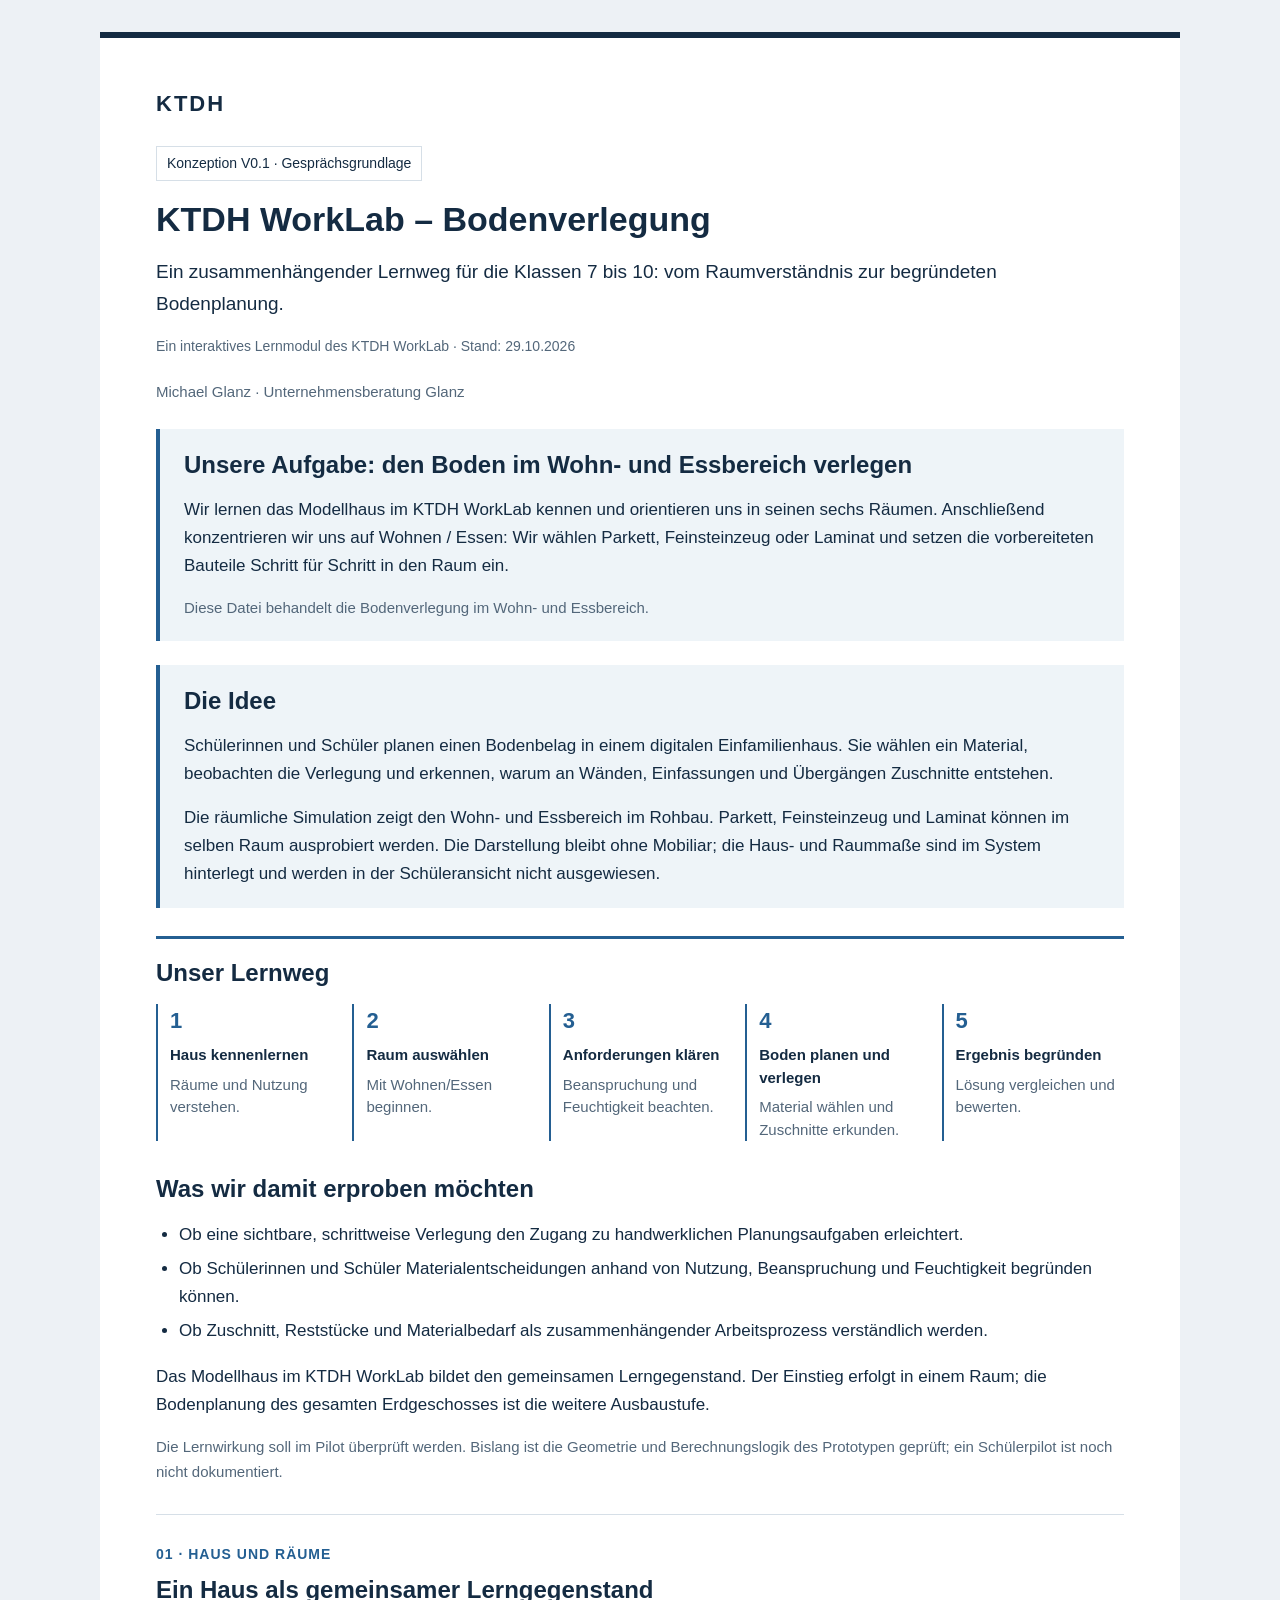
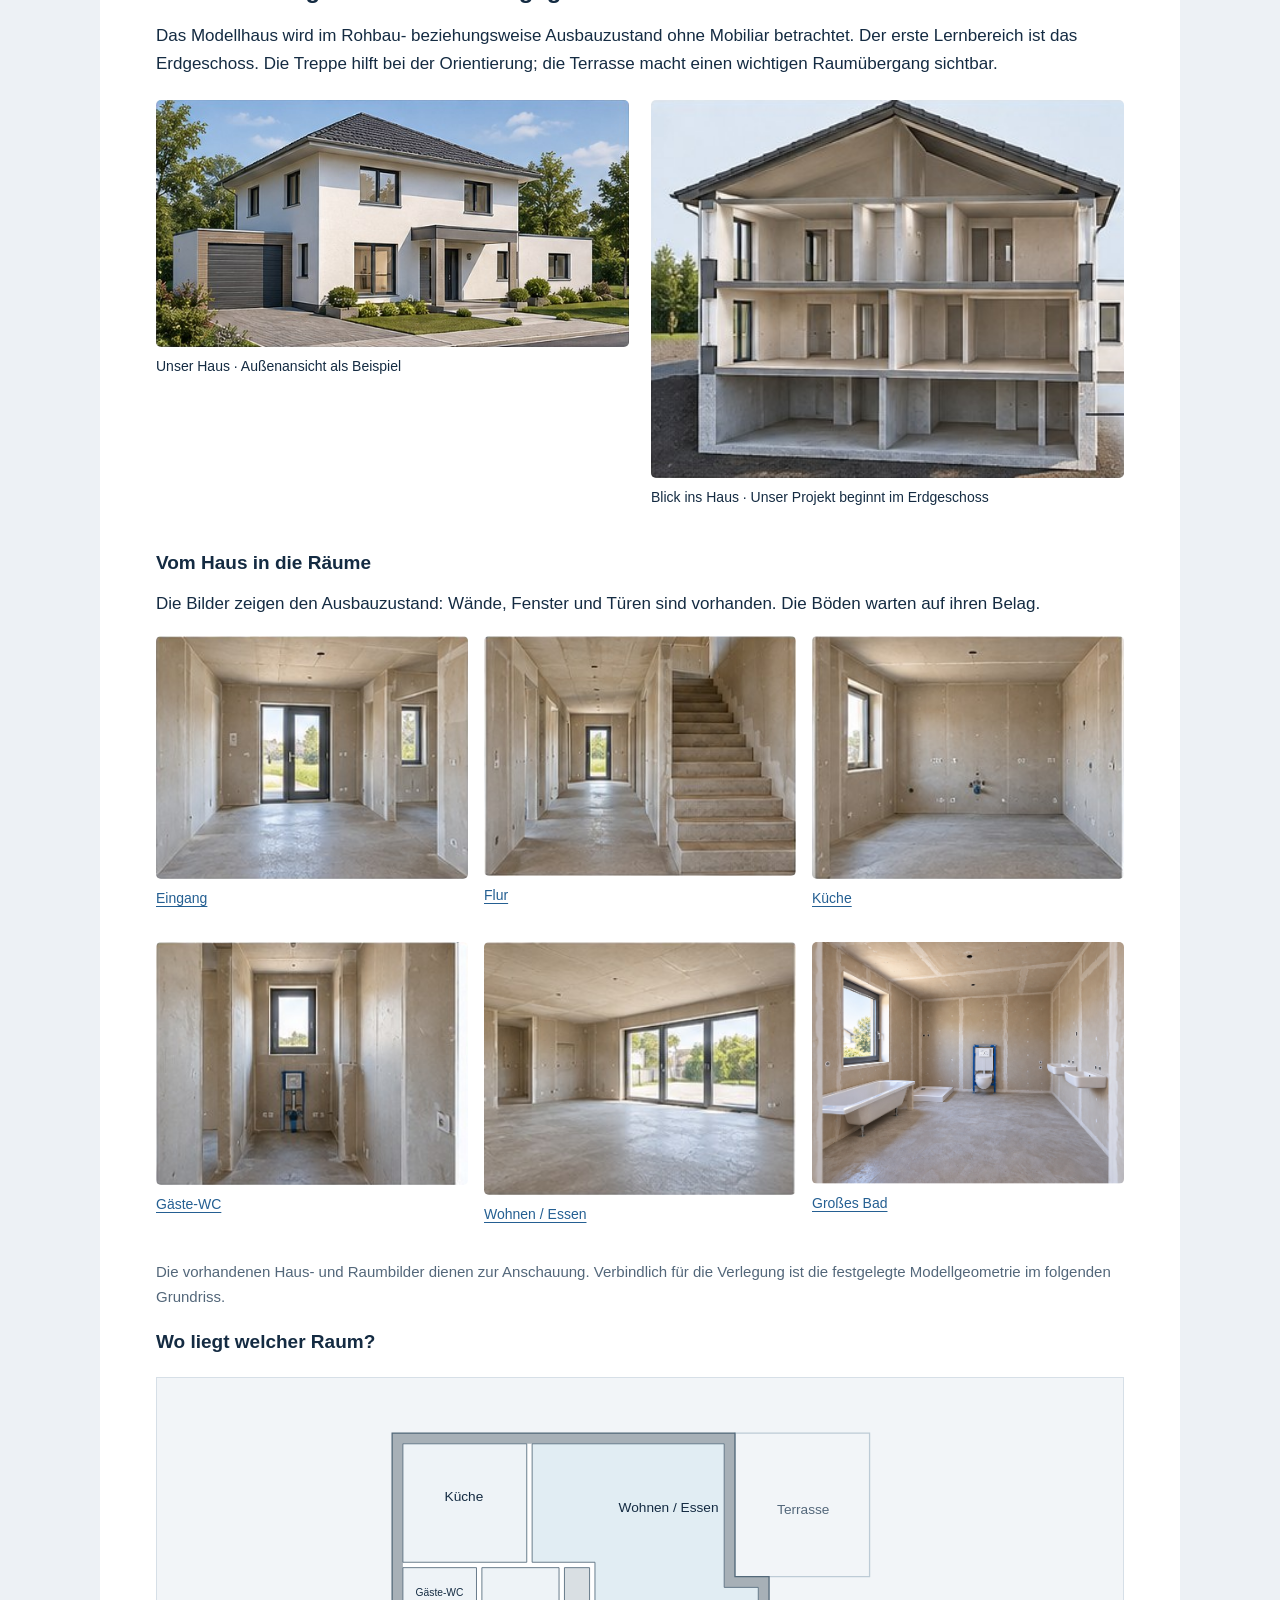
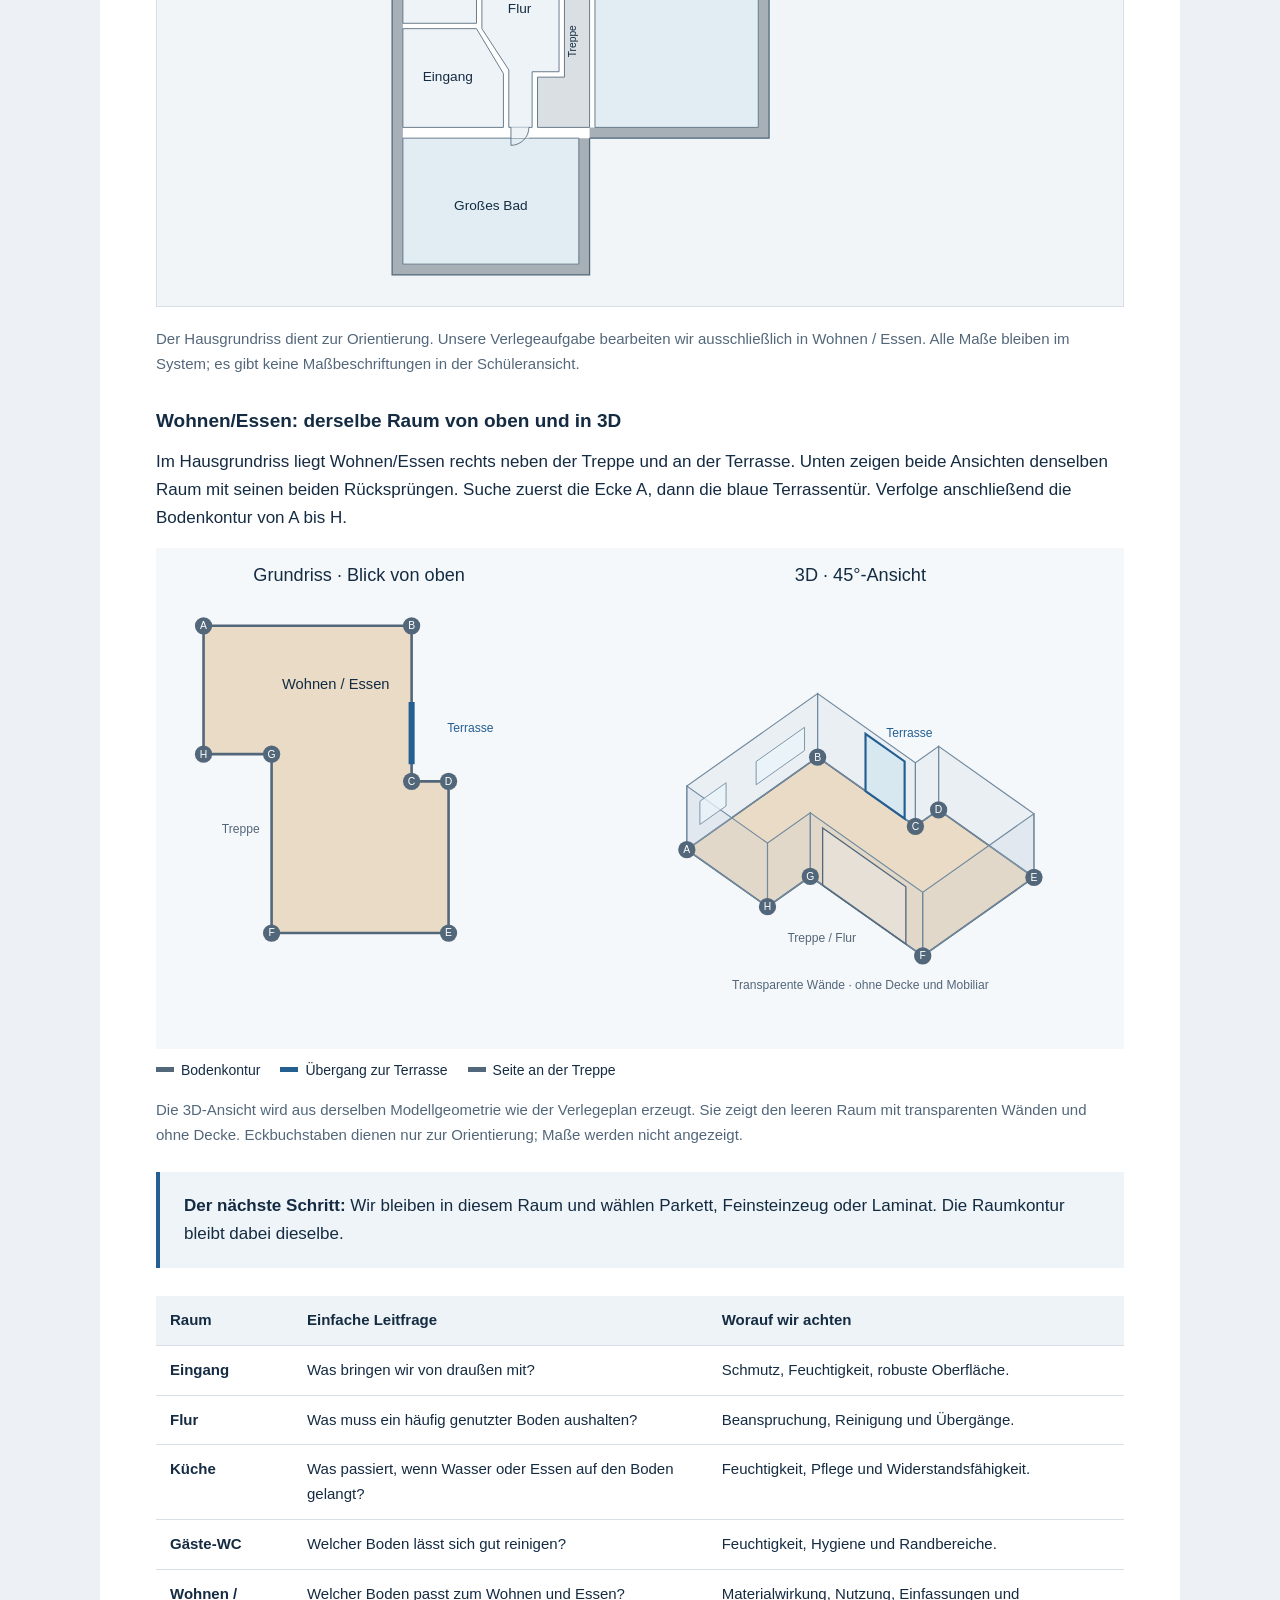
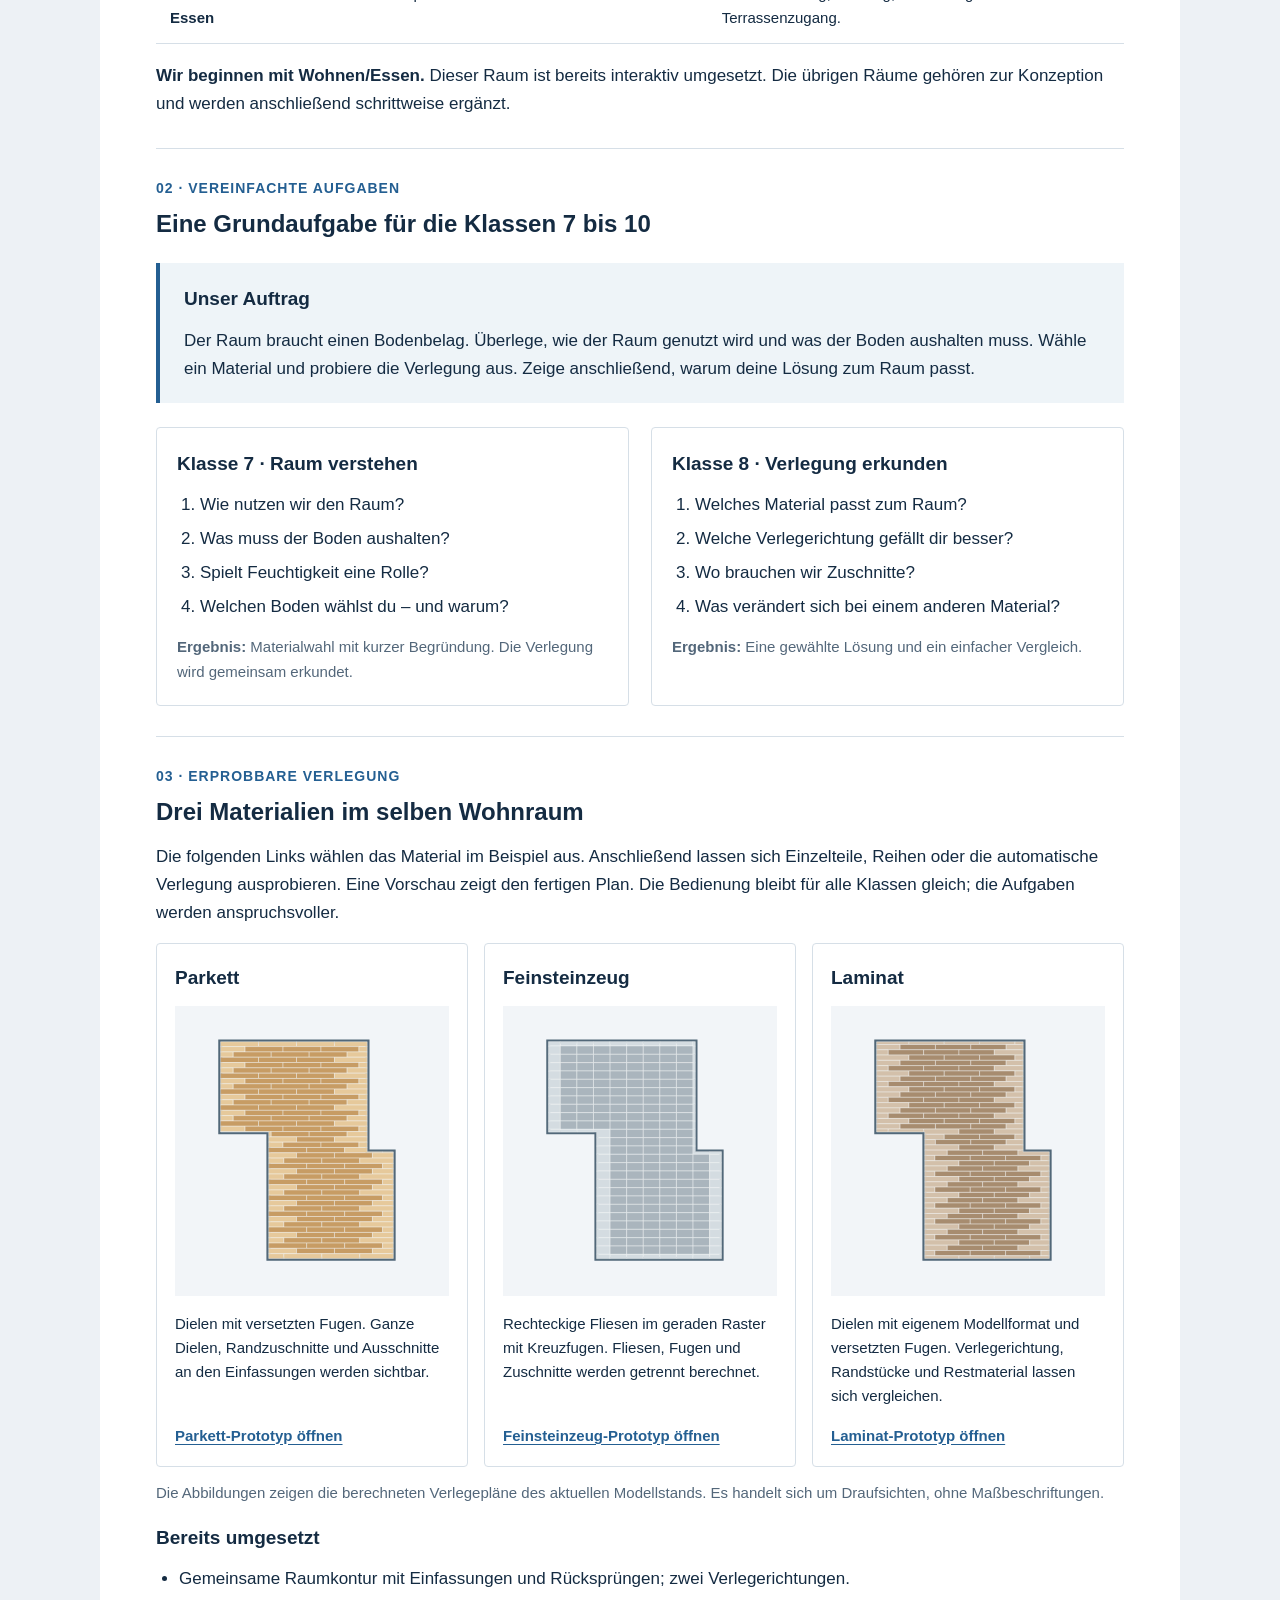
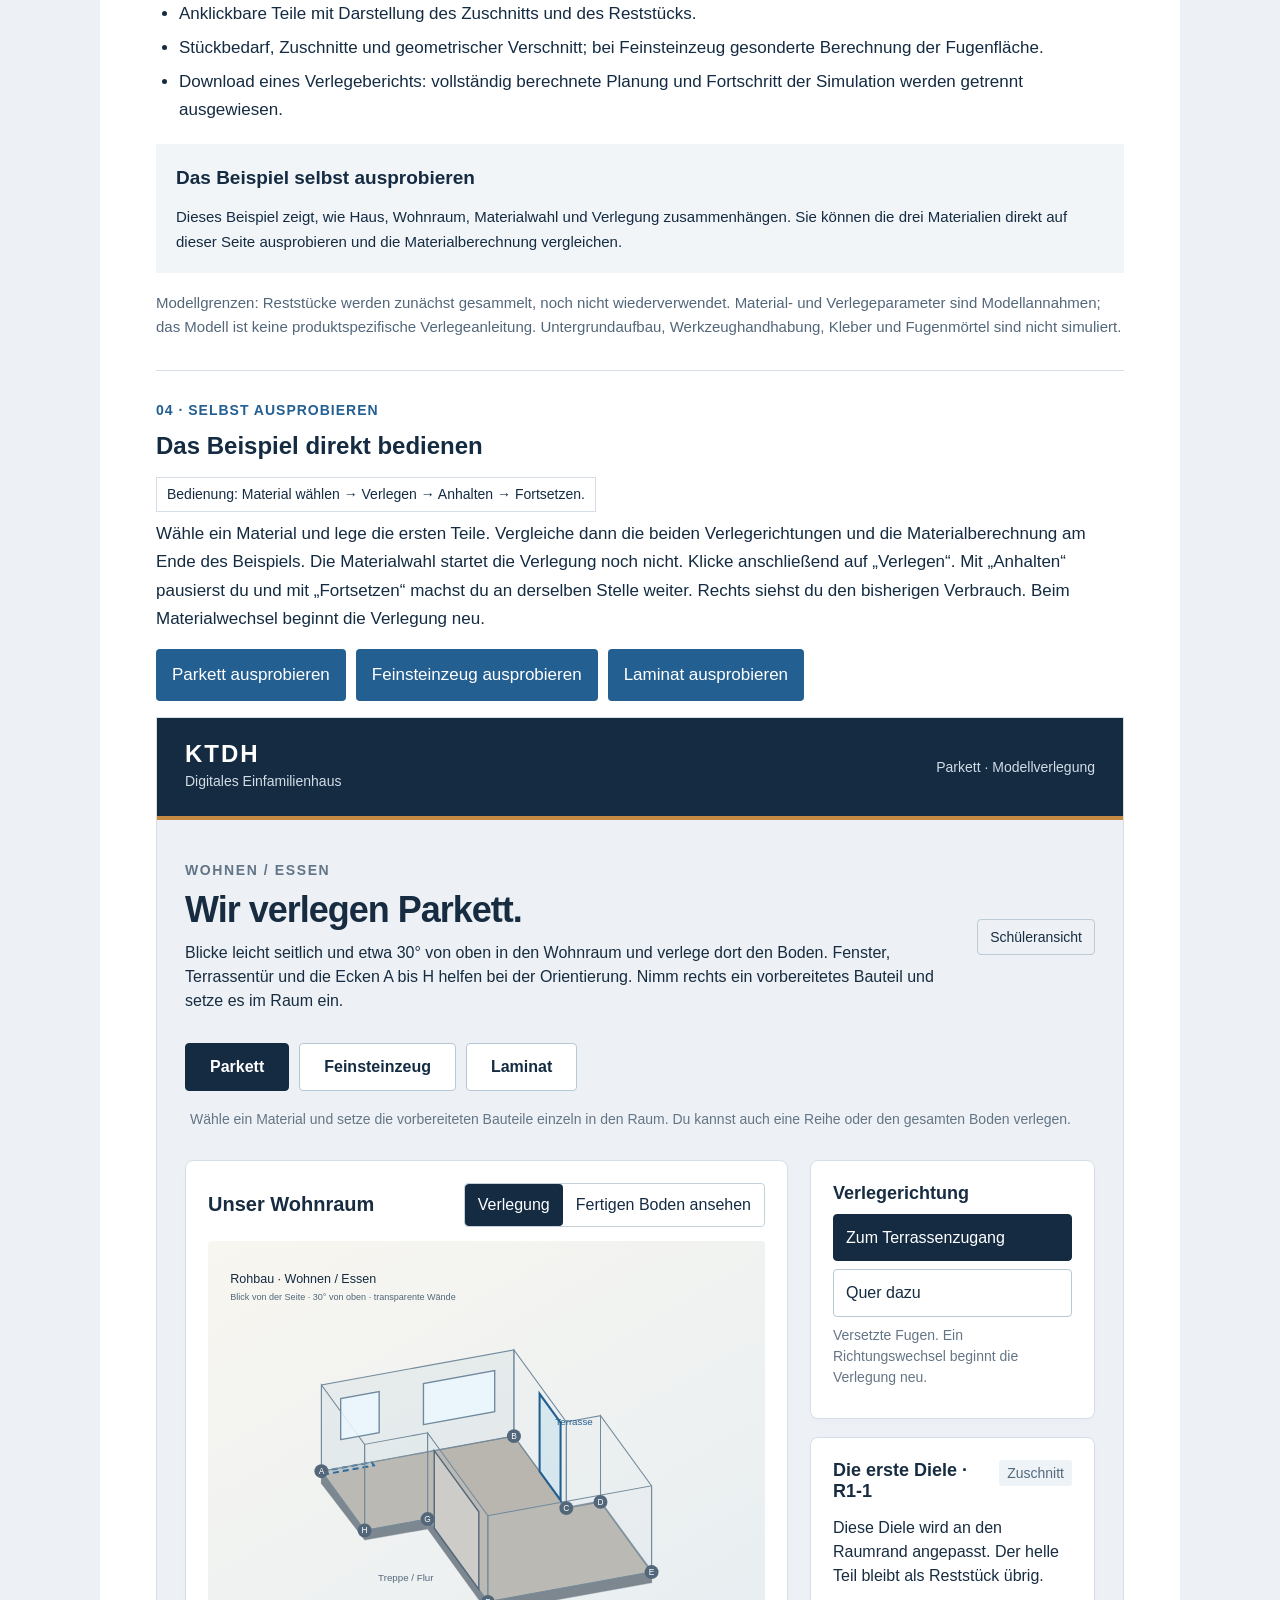
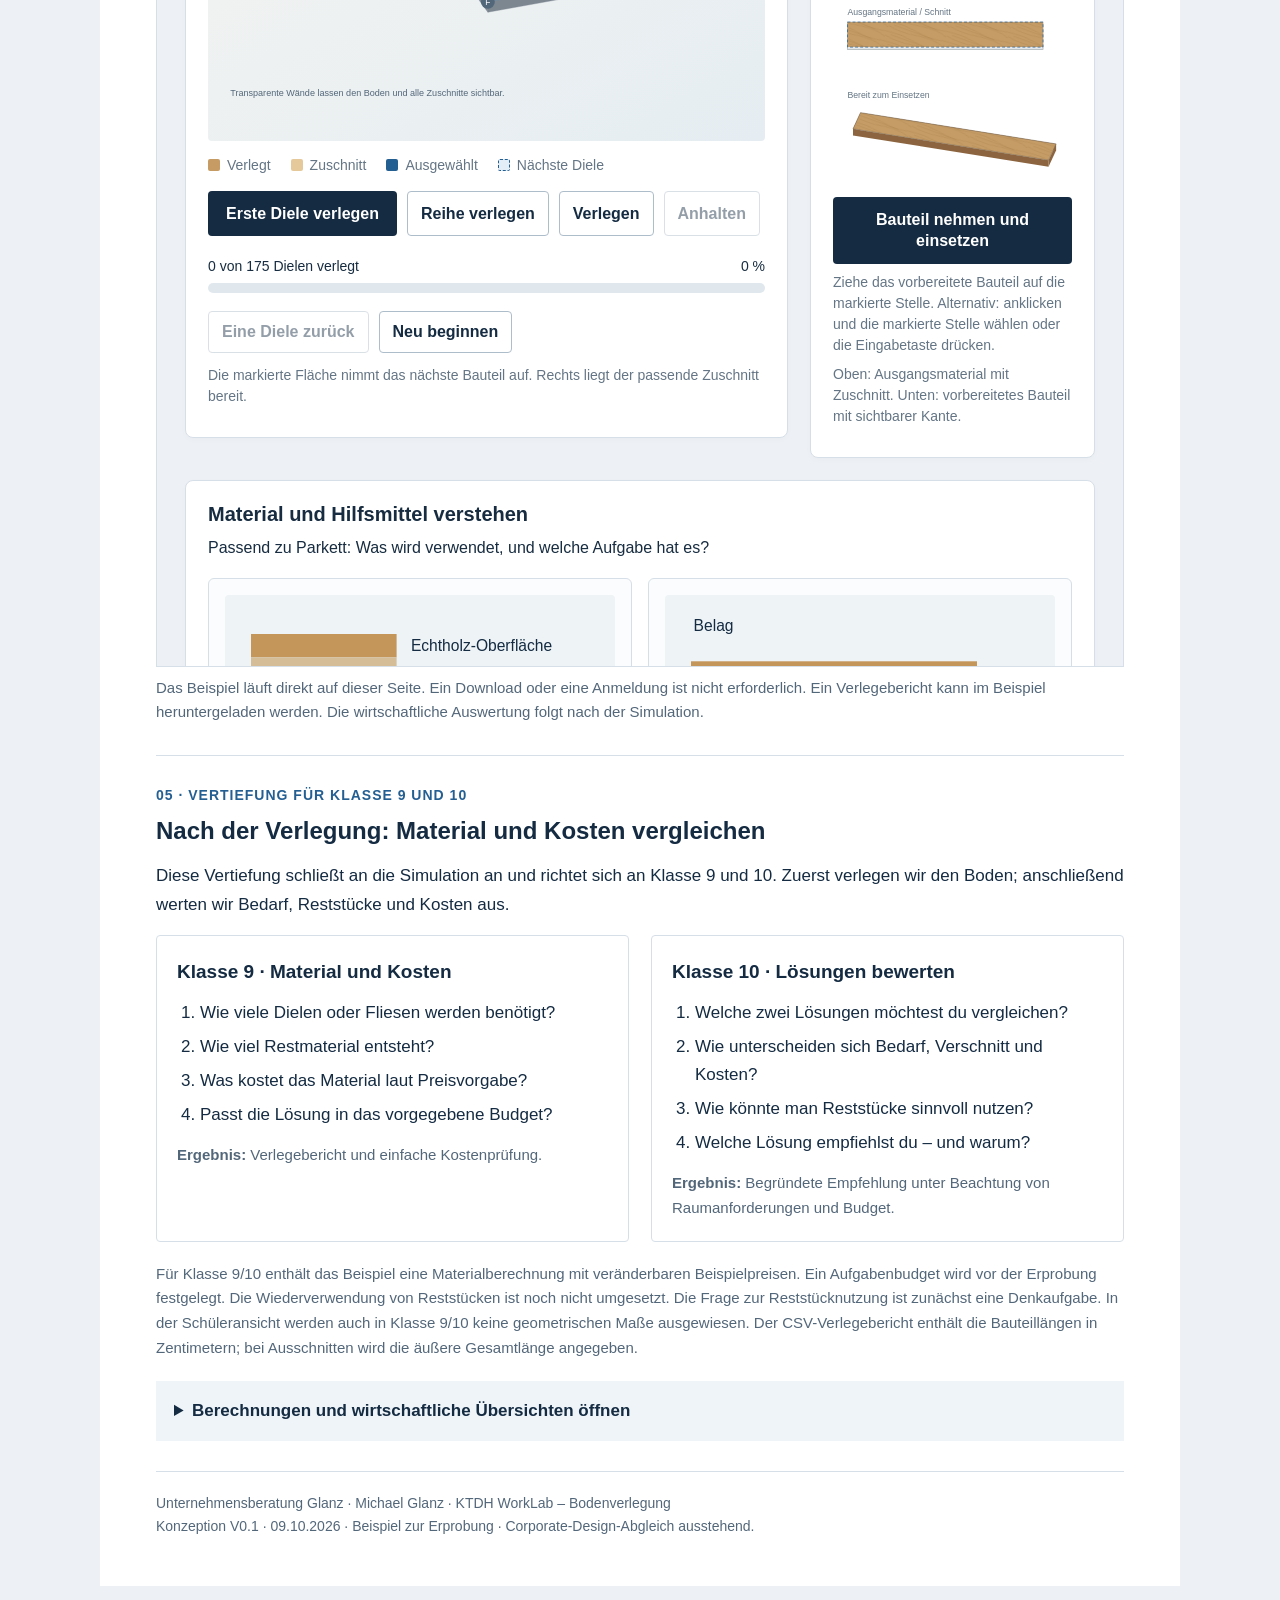
==== commit 6686f13d: "Add files via upload" ====
--- a/bodenverlegung/index.html
+++ b/bodenverlegung/index.html
@@ -3,14 +3,14 @@
 <html lang="de"><head><meta http-equiv="Content-Type" content="text/html; charset=UTF-8"><meta name="viewport" content="width=device-width,initial-scale=1"><title>KTDH WorkLab | Bodenverlegung – Wohnen / Essen</title>
 <style>
 :root{color-scheme:light;--navy:#142b42;--blue:#245f92;--line:#d6dfe7;--muted:#53677a}*{box-sizing:border-box}body{margin:0;background:#edf1f5;color:var(--navy);font-family:Arial,Helvetica,sans-serif;font-size:17px;line-height:1.65}.document{max-width:1080px;margin:32px auto;background:white;padding:48px 56px;border-top:6px solid var(--navy)}.meta{font-size:14px;color:var(--muted)}.brand{font-weight:700;letter-spacing:2px;font-size:22px;margin-bottom:24px}h1{font-size:34px;line-height:1.2;margin:10px 0 16px}h2{font-size:24px;line-height:1.3;margin:0 0 16px}h3{font-size:19px;margin:0 0 12px}p{margin:0 0 16px}.lead{font-size:19px}.author{font-size:15px;color:var(--muted);margin-top:22px}.chapter{border-top:1px solid var(--line);margin-top:30px;padding-top:28px}.number{color:var(--blue);font-size:14px;font-weight:700;letter-spacing:1px;margin-bottom:8px}.purpose{padding:20px 24px;background:#eef4f8;border-left:4px solid var(--blue);margin:24px 0}.purpose p:last-child{margin:0}.two{display:grid;grid-template-columns:1fr 1fr;gap:22px}.box{padding:20px;border:1px solid var(--line);border-radius:4px}.box p:last-child{margin:0}ul,ol{padding-left:23px;margin:10px 0 18px}li{margin:6px 0}.materials{display:grid;grid-template-columns:repeat(3,1fr);gap:16px}.material-card{border:1px solid var(--line);border-radius:4px;padding:18px;display:flex;flex-direction:column}.material-card p{font-size:15px;line-height:1.6}.diagram{background:#f2f5f8;margin:0 0 16px;padding:10px}.diagram svg{display:block;width:100%;height:auto;max-height:270px}.demo-link{margin-top:auto;font-weight:700;font-size:15px}.link{color:var(--blue)}a{color:var(--blue);text-underline-offset:3px;overflow-wrap:anywhere}a:focus-visible{outline:3px solid var(--blue);outline-offset:4px}.access{padding:18px 20px;background:#f2f5f8;margin-top:20px;font-size:15px}.access p:last-child{margin:0}.table-wrap{overflow-x:auto}table{width:100%;border-collapse:collapse;font-size:15px}th,td{padding:12px 14px;border-bottom:1px solid var(--line);text-align:left;vertical-align:top}th{background:#eef3f7;font-weight:700}td:first-child{font-weight:700}.small{font-size:15px;color:var(--muted)}footer{border-top:1px solid var(--line);padding-top:20px;margin-top:30px;font-size:14px;color:var(--muted)}.status{font-size:14px;display:inline-block;border:1px solid var(--line);padding:5px 10px;margin-bottom:8px}@media(max-width:760px){.document{margin:0;padding:28px 22px}.two,.materials{grid-template-columns:1fr}h1{font-size:28px}.diagram svg{max-height:330px}}@media print{@page{size:A4;margin:17mm}body{background:white;font-size:11pt}.document{margin:0;padding:0;max-width:none;border-top:0}.chapter{break-before:page;margin-top:0;padding-top:10px}h1{font-size:26pt}h2{font-size:19pt}.materials{gap:10px}.material-card{padding:12px}.material-card p,.demo-link,.access,.small{font-size:10pt}.material-card,.box,tr{break-inside:avoid}a{color:#245f92}.diagram svg{max-height:230px}footer{font-size:9pt}}
-.house-diagram{background:#f2f5f8;border:1px solid var(--line);padding:14px;margin:20px 0}.house-diagram svg{display:block;width:100%;max-height:500px}.learning-path{margin:28px 0 32px;border-top:3px solid var(--blue);padding-top:18px}.learning-path ol{list-style:none;display:grid;grid-template-columns:repeat(5,1fr);gap:14px;padding:0;counter-reset:steps}.learning-path li{margin:0;counter-increment:steps;border-left:2px solid var(--blue);padding:0 0 0 12px;font-size:15px;line-height:1.5}.learning-path li:before{content:counter(steps);display:block;color:var(--blue);font-weight:700;font-size:22px;margin-bottom:7px}.learning-path strong,.learning-path span{display:block}.learning-path span{color:var(--muted);margin-top:7px}.grades ol{margin-bottom:14px}.grades .box p{font-size:15px}@media(max-width:760px){.learning-path ol{grid-template-columns:1fr}.learning-path li{padding-bottom:12px}}@media print{.learning-path ol{gap:8px}.learning-path li{font-size:9pt;padding-left:8px}.house-diagram svg{max-height:330px}.grades .box p{font-size:10pt}.grades ol{font-size:10pt}.grades{gap:12px}.grades .box{padding:14px}}figure{margin:0}figure svg{display:block;width:100%;height:auto;border-radius:5px}figcaption{font-size:14px;line-height:1.45;margin:9px 0 18px}.house-photos{margin:22px 0}.room-photos{display:grid;grid-template-columns:repeat(3,1fr);gap:16px;margin:18px 0}.room-connection{margin:28px 0}.room-connection>svg{display:block;width:100%;height:auto}.legend{display:flex;flex-wrap:wrap;gap:20px;font-size:14px;margin:10px 0 16px}.legend i{display:inline-block;width:18px;height:5px;margin:0 7px 3px 0}@media(max-width:760px){.room-photos{grid-template-columns:1fr 1fr}.room-connection>svg{min-width:680px}.room-connection{overflow-x:auto}}@media print{.room-connection{break-inside:avoid}.room-photos{grid-template-columns:repeat(3,1fr)}.house-photos{gap:14px}figure{break-inside:avoid}}.demo-controls{display:flex;flex-wrap:wrap;gap:10px;margin:16px 0}.demo-controls button{background:#245f92;color:white;border:0;border-radius:4px;padding:12px 16px;font:inherit;cursor:pointer}@media print{#selbst-ausprobieren{display:none}}.economic-overview{margin-top:20px}.economic-overview summary{cursor:pointer;padding:16px 18px;background:#eef4f8;color:#142b42;font-weight:bold}.economic-overview[open] summary{margin-bottom:22px}</style></head><body><svg xmlns="http://www.w3.org/2000/svg" width="0" height="0" aria-hidden="true" style="position:absolute"><defs><image id="house-reference" width="1536" height="1024" href="[data-uri]